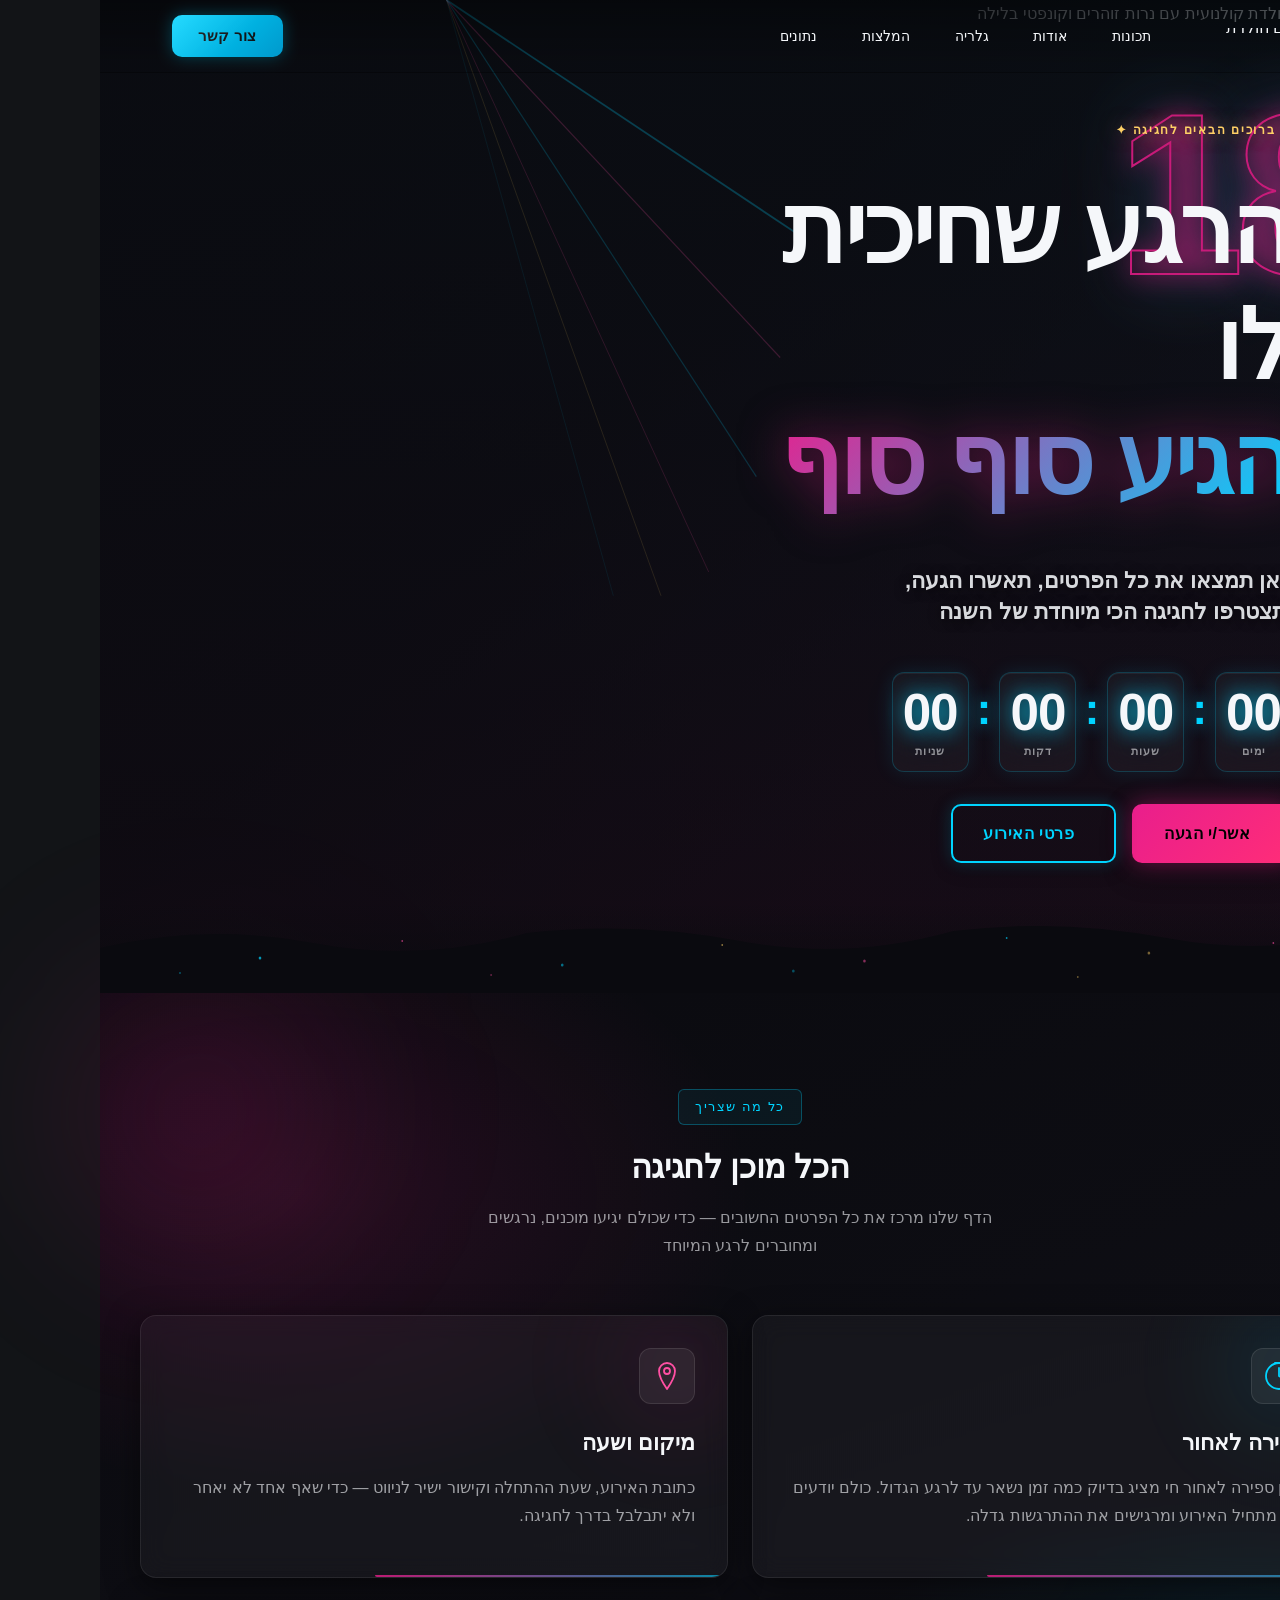
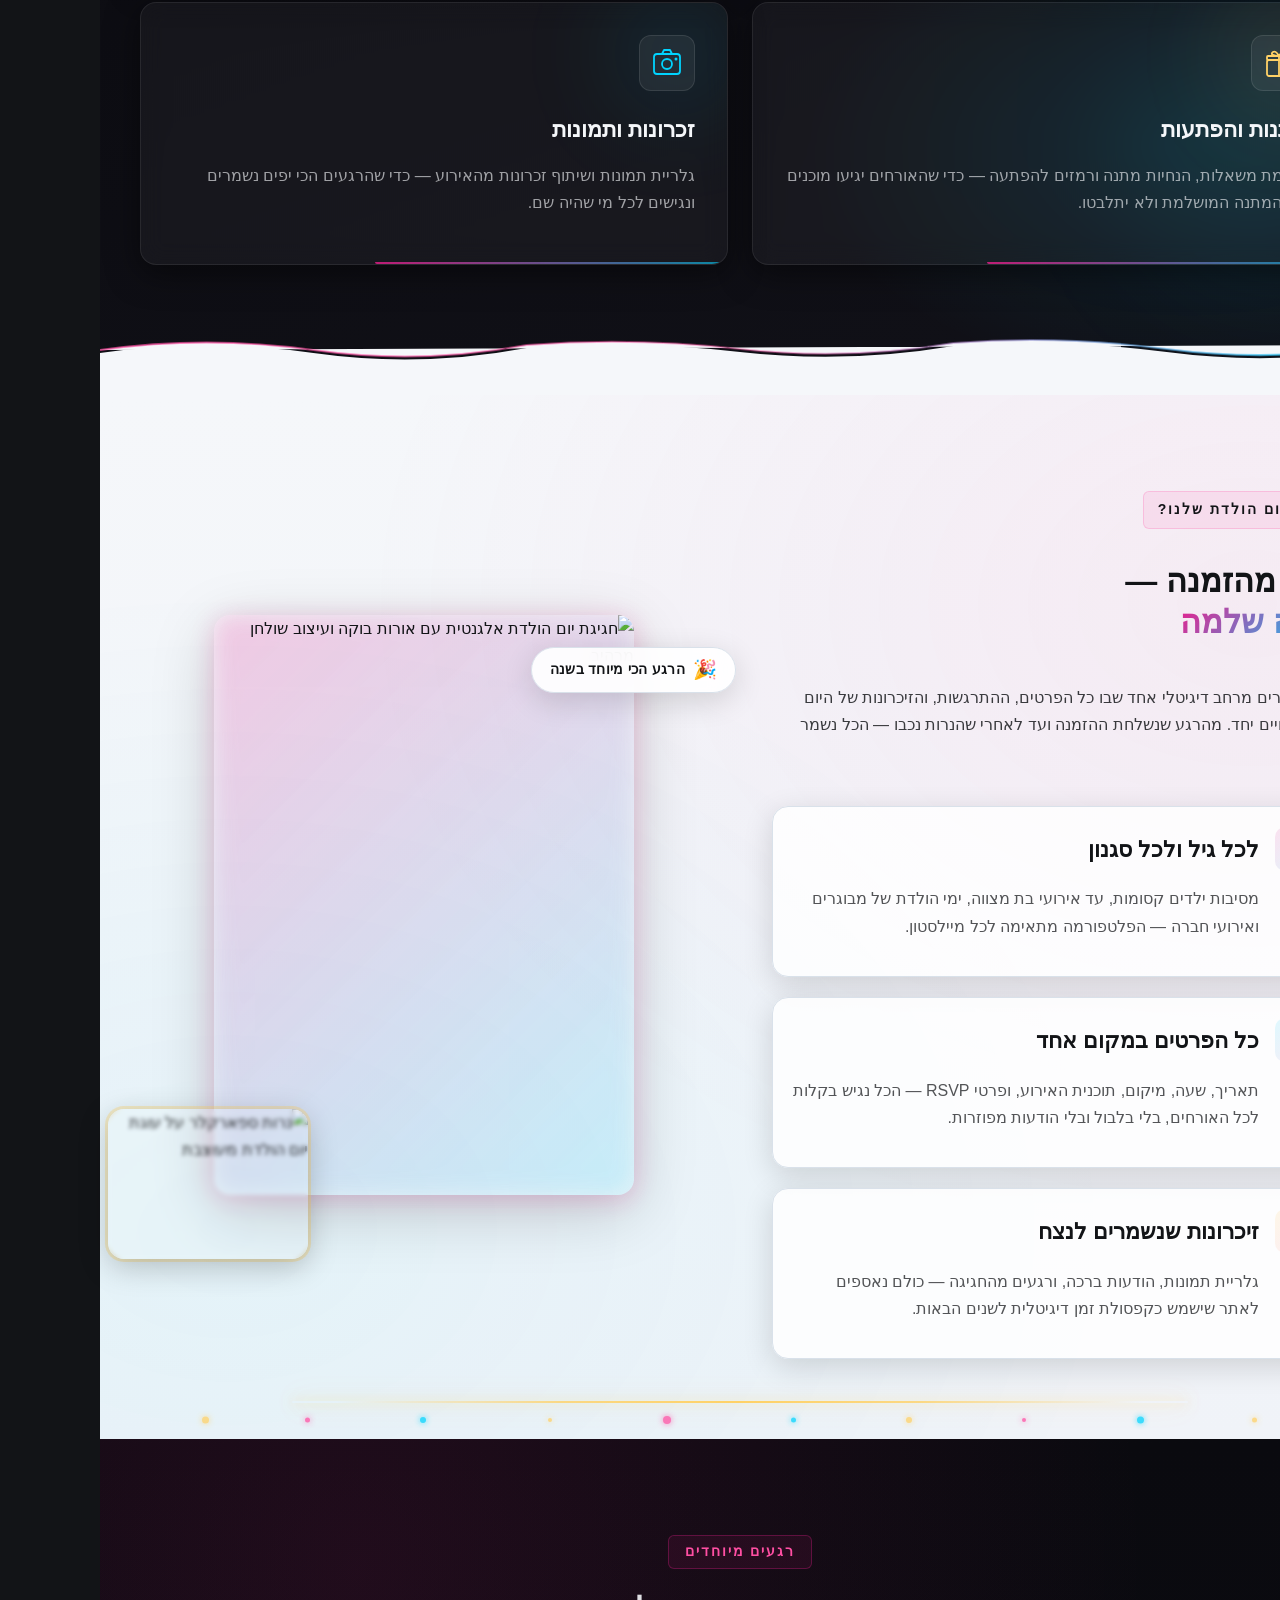
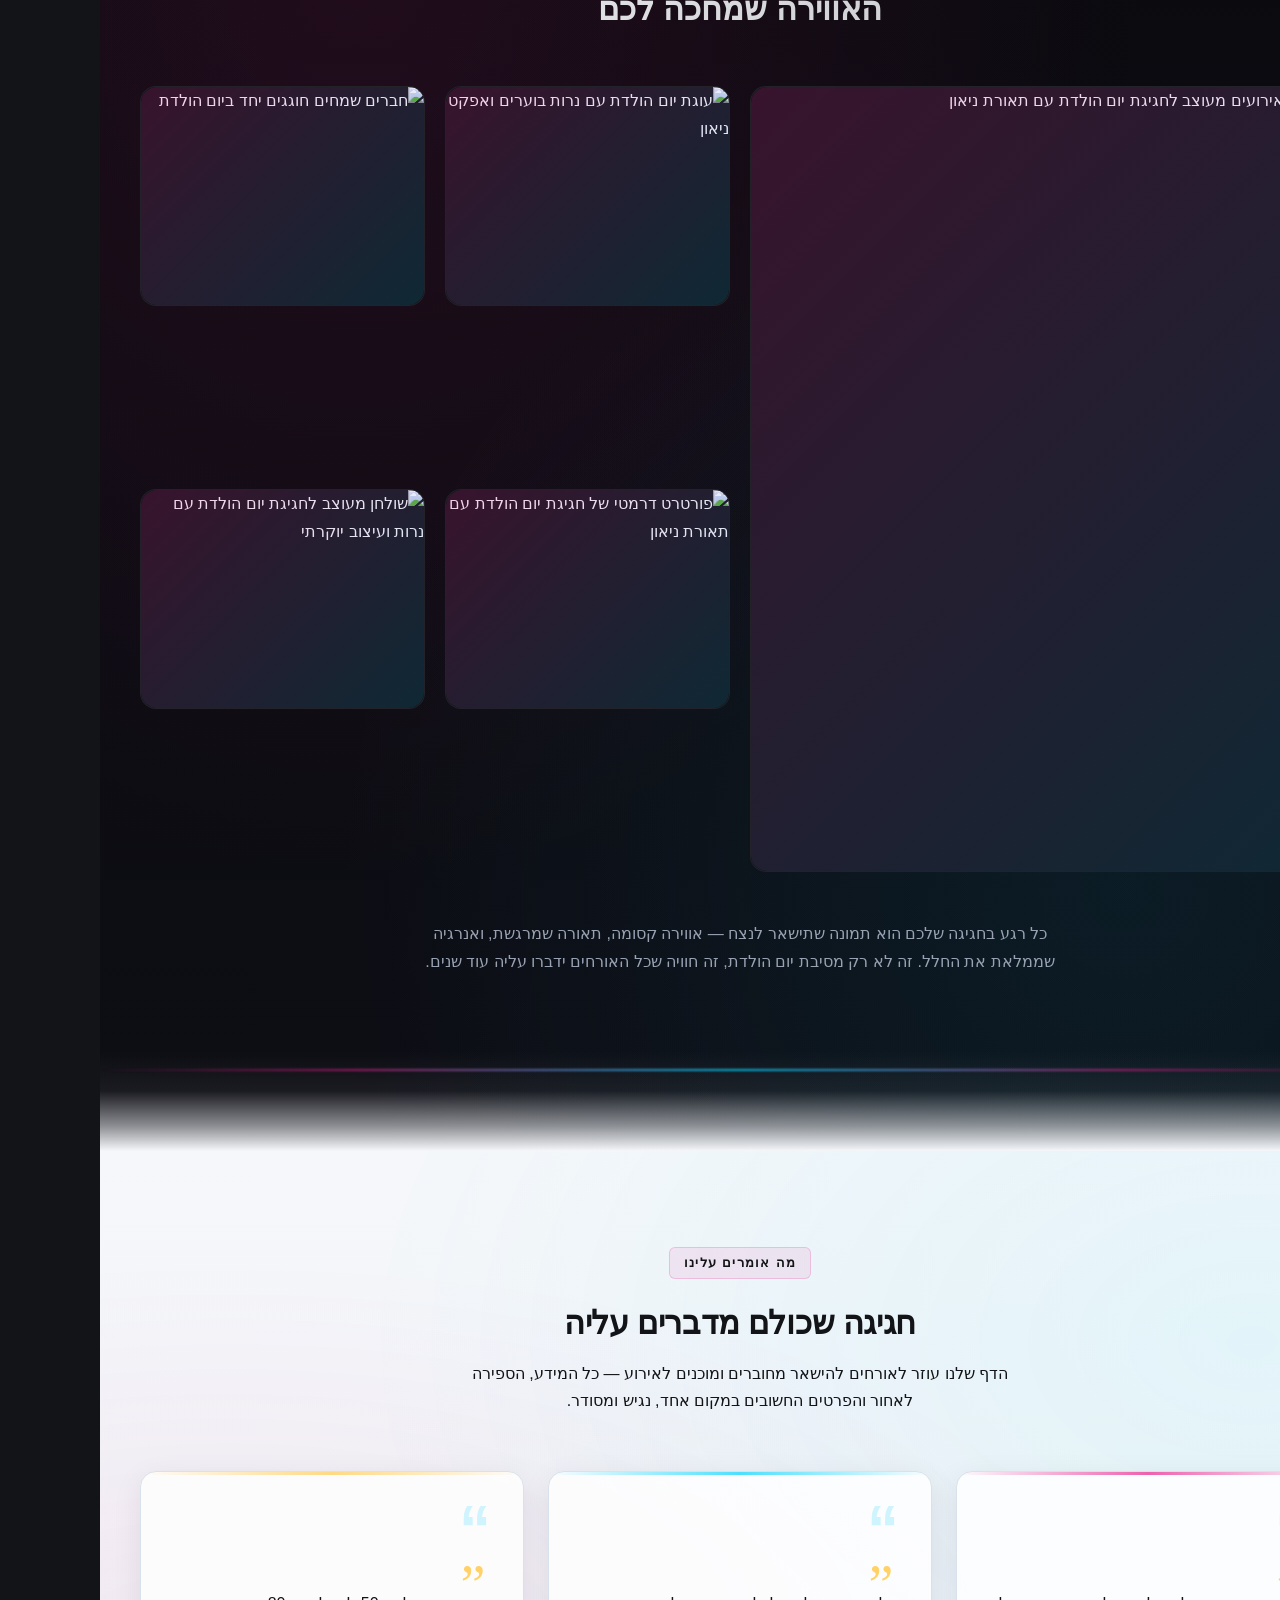
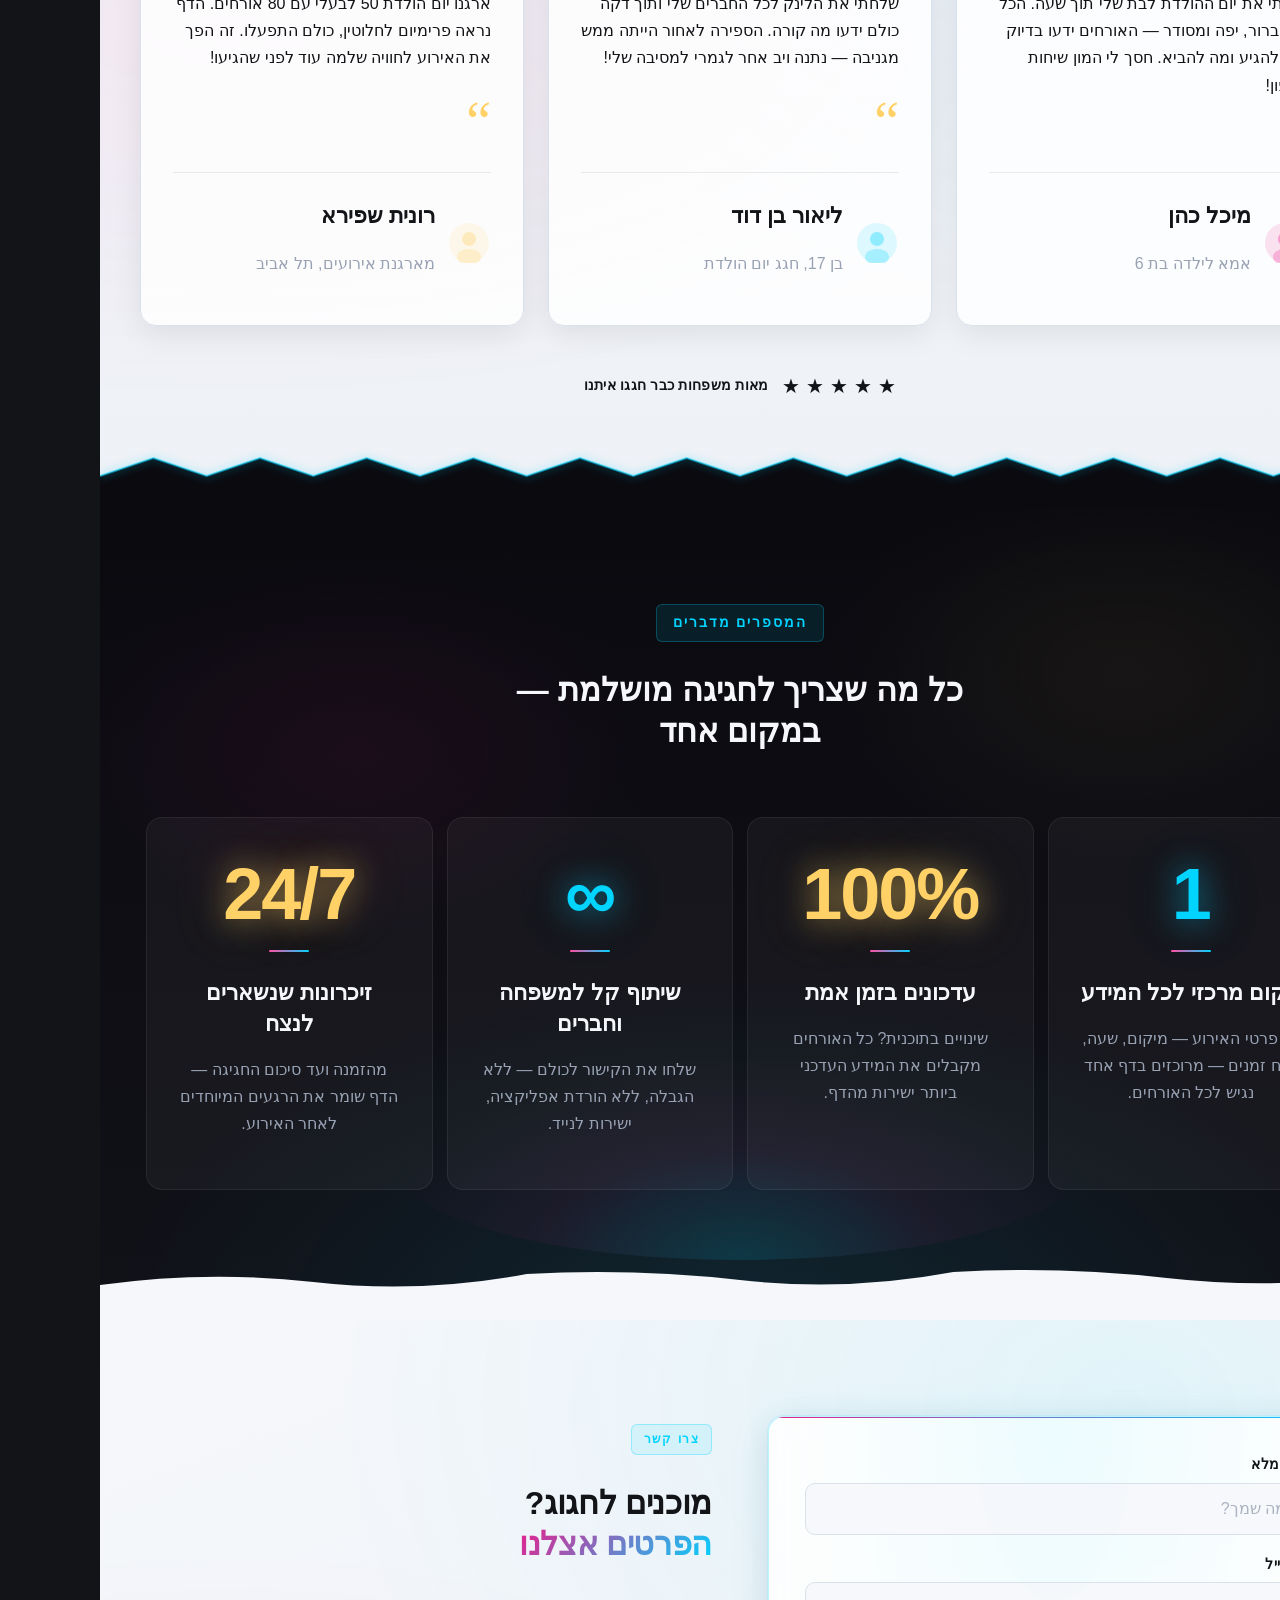
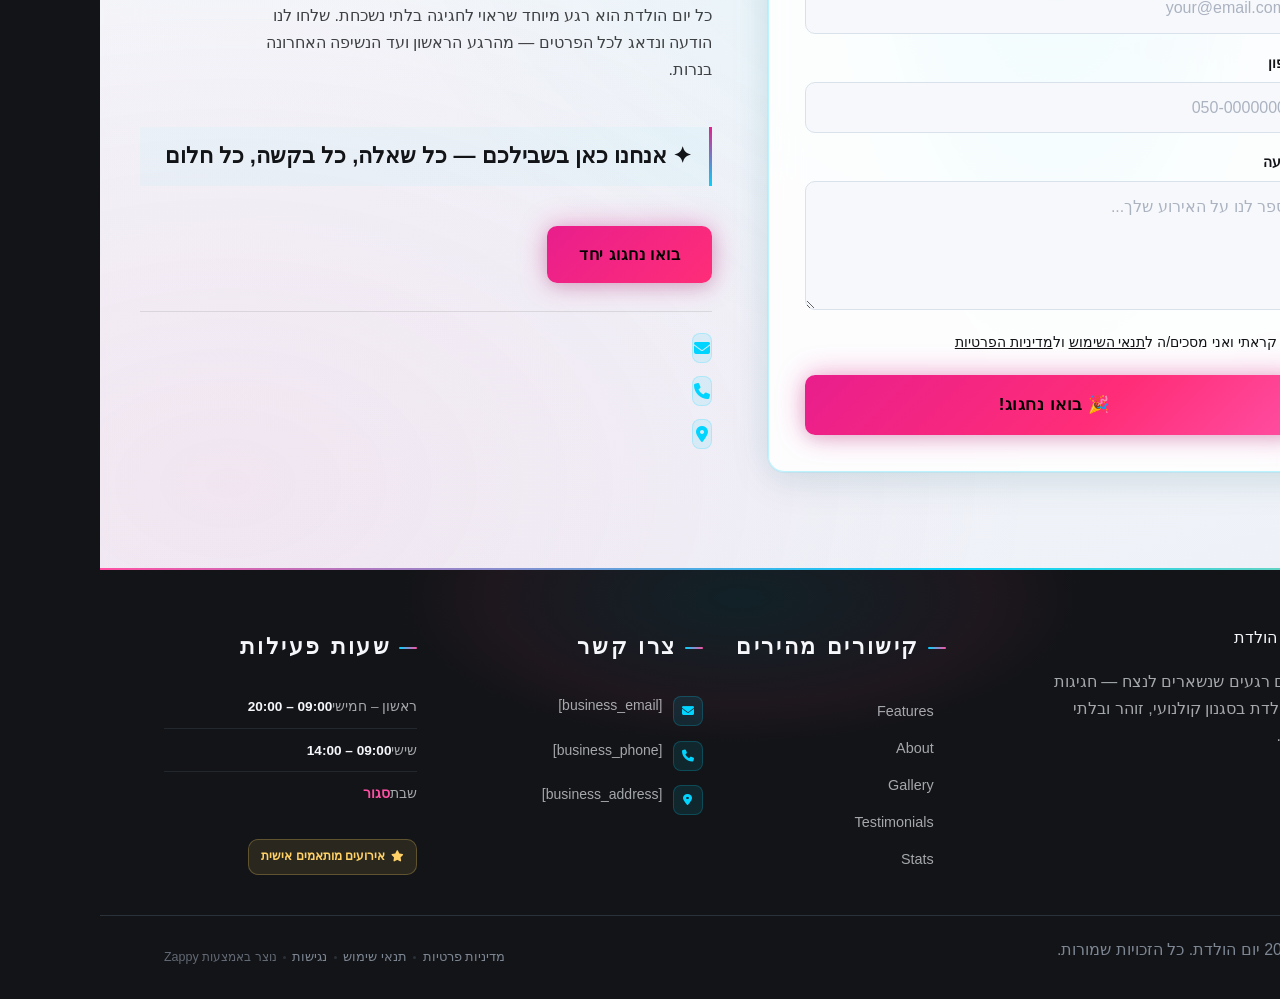
==== public/index.html @ 8c7ffbf9 "Initial website commit" ====
<!doctype html><html dir="rtl" lang="he"><head><meta charset="UTF-8"><meta content="width=device-width,initial-scale=1" name="viewport"><meta content="index, follow" name="robots"><title>birthday party event space — יום הולדת</title><meta content="A birthday celebration website intended to mark a special personal milestone. The site likely serves as a digital invitation, event hub, or memory showcase for " name="description"><meta content="birthday party event space, event space for birthday party, birthday party events, יום הולדת" name="keywords"><link href="/assets/favicon.ico" rel="icon" type="image/x-icon"><link href="/assets/favicon-16x16.png" rel="icon" type="image/png" sizes="16x16"><link href="/assets/favicon-32x32.png" rel="icon" type="image/png" sizes="32x32"><link href="/assets/favicon-48x48.png" rel="icon" type="image/png" sizes="48x48"><link href="/assets/favicon-192x192.png" rel="icon" type="image/png" sizes="192x192"><link href="/assets/favicon-512x512.png" rel="icon" type="image/png" sizes="512x512"><link href="/assets/apple-touch-icon.png" rel="apple-touch-icon"><script>!function(){"use strict";var t="c94938c0-49ba-4392-ab07-50aca0748e2d",e="https://api.zappy5.com/api/analytics/track",a=18e5,n=2592e6,o=!0,i=!0,r=!0;var s=function(){var e="zappy_visitor_"+t,a=null;try{if(a=localStorage.getItem(e)){var o=JSON.parse(a),i=Date.now();if(i-o.created<n)return o.lastSeen=i,localStorage.setItem(e,JSON.stringify(o)),o.id}}catch(t){console.warn("Zappy Analytics: LocalStorage not available")}var r="zv_"+Date.now()+"_"+Math.random().toString(36).substr(2,9);try{localStorage.setItem(e,JSON.stringify({id:r,created:Date.now(),lastSeen:Date.now()}))}catch(t){}return r}(),c=function(){var e="zappy_session_"+t,n=null;try{if(n=sessionStorage.getItem(e)){var o=JSON.parse(n),i=Date.now();if(i-o.timestamp<a)return o.timestamp=i,sessionStorage.setItem(e,JSON.stringify(o)),o.id}}catch(t){console.warn("Zappy Analytics: SessionStorage not available")}var r="zs_"+Date.now()+"_"+Math.random().toString(36).substr(2,9);try{sessionStorage.setItem(e,JSON.stringify({id:r,timestamp:Date.now()}))}catch(t){}return r}();function l(a,n){n=n||{};var o={website_id:t,event_type:a,page_path:window.location.pathname,referrer:document.referrer||"direct",visitor_id:s,session_id:c,metadata:n};if(navigator.sendBeacon){var i=new Blob([JSON.stringify(o)],{type:"application/json"});navigator.sendBeacon(e,i)}else fetch(e,{method:"POST",headers:{"Content-Type":"application/json"},body:JSON.stringify(o),keepalive:!0}).catch(function(t){console.warn("Zappy Analytics: Failed to track event",t)})}o&&l("pageview",{title:document.title,url:window.location.href}),i&&document.addEventListener("click",function(t){var e=t.target;if("BUTTON"===e.tagName||e.closest("button")){var a="BUTTON"===e.tagName?e:e.closest("button");l("click",{element:"button",text:a.textContent.trim().substring(0,100),id:a.id||null,class:a.className||null})}else if("A"===e.tagName||e.closest("a")){var n="A"===e.tagName?e:e.closest("a");l("navigation",{element:"link",text:n.textContent.trim().substring(0,100),href:n.href,external:n.hostname!==window.location.hostname})}},!0),r&&document.addEventListener("submit",function(t){var e=t.target;l("form_submit",{form_id:e.id||null,form_name:e.name||null,form_action:e.action||null,form_method:e.method||"GET"})},!0);var d=Date.now();window.addEventListener("beforeunload",function(){l("page_unload",{time_on_page:Math.floor((Date.now()-d)/1e3),page_path:window.location.pathname})}),window.zappyAnalytics={track:l,getVisitorId:function(){return s},getSessionId:function(){return c}}}()</script><meta content="birthday party event space — יום הולדת" property="og:title"><meta content="A birthday celebration website intended to mark a special personal milestone. The site likely serves as a digital invitation, event hub, or memory showcase for " property="og:description"><meta content="summary_large_image" name="twitter:card"><meta content="birthday party event space — יום הולדת" name="twitter:title"><meta content="A birthday celebration website intended to mark a special personal milestone. The site likely serves as a digital invitation, event hub, or memory showcase for " name="twitter:description"><meta content="website" property="og:type"><meta content="he_IL" property="og:locale"><link href="https://cdnjs.cloudflare.com/ajax/libs/font-awesome/6.4.0/css/all.min.css" rel="stylesheet"><style>.skip-link{position:absolute;top:0;left:0;transform:translateY(-200%);padding:12px 18px;background:var(--bg-dark,#1a1a1a);color:var(--text-light,#fff);font-weight:600;border-radius:0 0 8px 0;z-index:10000}.skip-link:focus{transform:none;outline:2px solid var(--ring,#fff);outline-offset:2px}:focus-visible{outline:2px solid var(--ring,currentColor);outline-offset:3px}</style><link href="/assets/favicon.ico" rel="icon" type="image/x-icon"><link href="/assets/favicon-16x16.png" rel="icon" type="image/png" sizes="16x16"><link href="/assets/favicon-32x32.png" rel="icon" type="image/png" sizes="32x32"><link href="/assets/favicon-48x48.png" rel="icon" type="image/png" sizes="48x48"><link href="/assets/favicon-192x192.png" rel="icon" type="image/png" sizes="192x192"><link href="/assets/favicon-512x512.png" rel="icon" type="image/png" sizes="512x512"><link href="/assets/apple-touch-icon.png" rel="apple-touch-icon"><link href="https://cdn.jsdelivr.net/npm/vanilla-cookieconsent@3/dist/cookieconsent.css" rel="stylesheet"><script src="https://cdn.jsdelivr.net/npm/vanilla-cookieconsent@3/dist/cookieconsent.umd.js"></script><script src="https://cdn.jsdelivr.net/gh/mickidum/acc_toolbar/acctoolbar/acctoolbar.min.js"></script><link href="/styles.css" rel="stylesheet"><style id="zappy-dropdown-submenu-styles">#navMenu li:has(.sub-menu),.nav-menu li:has(.sub-menu),.navbar li:has(.sub-menu),nav li:has(.sub-menu){position:relative}#navMenu .sub-menu,.nav-menu .sub-menu,.navbar .sub-menu,nav .sub-menu{display:block!important;position:absolute!important;top:100%;left:0;min-width:220px;background:#fff;border-radius:8px;box-shadow:0 8px 25px rgba(0,0,0,.15);padding:8px 0;opacity:0;visibility:hidden;transform:translateY(10px);transition:all .3s ease;z-index:1000;list-style:none;pointer-events:none}#navMenu li:hover>.sub-menu,.nav-menu li:hover>.sub-menu,.navbar li:hover>.sub-menu,nav li:hover>.sub-menu{opacity:1!important;visibility:visible!important;transform:translateY(0)!important;pointer-events:auto!important}.sub-menu li{list-style:none;margin:0;padding:0}.sub-menu a{display:block!important;padding:10px 16px!important;color:var(--text-dark,#333)!important;font-weight:500;text-decoration:none;white-space:nowrap;transition:background-color .2s}.sub-menu .zappy-nav-child>a{padding-left:28px!important;font-size:.9em!important;opacity:.85!important}[dir=rtl] .sub-menu .zappy-nav-child>a,html[lang=ar] .sub-menu .zappy-nav-child>a,html[lang=he] .sub-menu .zappy-nav-child>a{padding-left:10px!important;padding-right:28px!important}.sub-menu .zappy-nav-parent>a{font-weight:600!important}.sub-menu a:hover{background-color:#f5f5f5}[dir=rtl] .nav-menu .sub-menu,[dir=rtl] .navbar .sub-menu,[dir=rtl] nav .sub-menu,html[lang=ar] .nav-menu .sub-menu,html[lang=ar] .navbar .sub-menu,html[lang=ar] nav .sub-menu,html[lang=he] .nav-menu .sub-menu,html[lang=he] .navbar .sub-menu,html[lang=he] nav .sub-menu{left:auto!important;right:0!important}.sub-menu:empty,.sub-menu:not(:has(li)):not(:has(> a)),.sub-menu:not(:has(li:not(.zappy-hidden-menu-item))):not(:has(> a)){display:none!important;opacity:0!important;visibility:hidden!important;pointer-events:none!important}li:has(.menu-group-title):hover>.sub-menu{opacity:1!important;visibility:visible!important;transform:translateY(0)!important;pointer-events:auto!important}#navMenu>li>.menu-group-title,.nav-menu>li>.menu-group-title{display:inline-block;padding:.5rem 1rem;cursor:default;user-select:none}@media (max-width:768px){#navMenu .sub-menu,.nav-menu .sub-menu,.navbar .sub-menu,nav .sub-menu{position:static!important;transform:none!important;box-shadow:none!important;background:0 0!important;max-height:0;overflow:hidden;opacity:0;visibility:hidden;transition:max-height .3s ease,opacity .3s ease;padding:0!important;border-radius:0!important}#navMenu .sub-menu.mobile-expanded,.nav-menu .sub-menu.mobile-expanded,.navbar .sub-menu.mobile-expanded{max-height:none!important;overflow-y:visible!important;opacity:1!important;visibility:visible!important;padding:8px 0 8px 16px!important}[dir=rtl] .sub-menu.mobile-expanded,html[lang=he] .sub-menu.mobile-expanded{padding:8px 16px 8px 0!important}#navMenu li:hover>.sub-menu,.nav-menu li:hover>.sub-menu,.navbar li:hover>.sub-menu,nav li:hover>.sub-menu{opacity:0;visibility:hidden;pointer-events:none}#navMenu li>.sub-menu.mobile-expanded,.nav-menu li>.sub-menu.mobile-expanded,.navbar li>.sub-menu.mobile-expanded,nav li>.sub-menu.mobile-expanded{opacity:1!important;visibility:visible!important;pointer-events:auto!important}#navMenu li:has(.sub-menu),.nav-menu li:has(.sub-menu),.navbar li:has(.sub-menu),nav li:has(.sub-menu){display:flex!important;flex-wrap:wrap!important;align-items:center!important;position:relative!important;min-height:44px!important}#navMenu li:has(.sub-menu)>a,.nav-menu li:has(.sub-menu)>a,.navbar li:has(.sub-menu)>a,nav li:has(.sub-menu)>a{flex:1!important;min-width:0!important}#navMenu li:has(.sub-menu)>.menu-group-title,.nav-menu li:has(.sub-menu)>.menu-group-title,.navbar li:has(.sub-menu)>.menu-group-title,nav li:has(.sub-menu)>.menu-group-title{flex:1!important;min-width:0!important;padding:0!important;line-height:inherit!important}#navMenu li:has(.sub-menu)>.sub-menu,.nav-menu li:has(.sub-menu)>.sub-menu,.navbar li:has(.sub-menu)>.sub-menu,nav li:has(.sub-menu)>.sub-menu{flex-basis:100%!important;width:100%!important}#navMenu li:has(.sub-menu)>a [class*=arrow],#navMenu li:has(.sub-menu)>a [class*=chevron],.nav-menu li:has(.sub-menu)>a .fa-angle-down,.nav-menu li:has(.sub-menu)>a .fa-chevron-down,.nav-menu li:has(.sub-menu)>a [class*=arrow],.nav-menu li:has(.sub-menu)>a [class*=chevron],nav li:has(.sub-menu)>a [class*=arrow],nav li:has(.sub-menu)>a [class*=chevron]{display:none!important;visibility:hidden!important}.mobile-submenu-toggle{display:flex!important;align-items:center!important;justify-content:center!important;width:44px!important;height:auto!important;background:0 0!important;border:none!important;cursor:pointer!important;color:var(--text-light)!important;position:static!important;flex-shrink:0!important;align-self:stretch!important;z-index:2!important;padding:0!important;margin:0!important}.mobile-submenu-toggle::after{content:''!important;width:0!important;height:0!important;border-left:6px solid transparent!important;border-right:6px solid transparent!important;border-top:7px solid currentColor!important;transition:transform .3s ease!important}.mobile-submenu-toggle.expanded::after{transform:rotate(180deg)!important}.sub-menu a{padding:10px 0!important;display:block!important;color:var(--text-light)!important;white-space:normal!important}.sub-menu .zappy-nav-child>a{padding-left:28px!important;font-size:.9em!important;opacity:.85!important}[dir=rtl] .sub-menu .zappy-nav-child>a,html[lang=ar] .sub-menu .zappy-nav-child>a,html[lang=he] .sub-menu .zappy-nav-child>a{padding-left:0!important;padding-right:28px!important}.sub-menu .zappy-nav-parent>a{font-weight:600!important}#navMenu.active,.nav-menu.active{max-width:100vw!important;overflow-x:hidden!important;box-sizing:border-box!important}.navbar .sub-menu li a,.zappy-products-dropdown .sub-menu a,nav.navbar .sub-menu li a{color:var(--text-light)!important}}@media (min-width:769px){.mobile-submenu-toggle{display:none!important}}</style><style id="zappy-widget-visibility">html[dir=rtl] .whatsapp-float{right:20px!important;left:auto!important}html:not([dir]) .whatsapp-float,html[dir=ltr] .whatsapp-float{left:20px!important;right:auto!important}html[dir=rtl] #mic-access-tool-general-button,html[dir=rtl] #mic-init-access-tool #mic-access-tool-general-button,html[dir=rtl] #mic-init-access-tool .mic-access-tool-general-button,html[dir=rtl] ._access-icon,html[dir=rtl] .mic-access-tool-general-button{left:20px!important;right:auto!important}html:not([dir]) #mic-access-tool-general-button,html:not([dir]) #mic-init-access-tool #mic-access-tool-general-button,html:not([dir]) #mic-init-access-tool .mic-access-tool-general-button,html:not([dir]) ._access-icon,html:not([dir]) .mic-access-tool-general-button,html[dir=ltr] #mic-access-tool-general-button,html[dir=ltr] #mic-init-access-tool #mic-access-tool-general-button,html[dir=ltr] #mic-init-access-tool .mic-access-tool-general-button,html[dir=ltr] ._access-icon,html[dir=ltr] .mic-access-tool-general-button{right:20px!important;left:auto!important}@media (max-width:768px){.whatsapp-float{display:flex!important}}@media (min-width:769px){.whatsapp-float{display:flex!important}}@media (max-width:768px){#mic-access-tool-general-button,#mic-init-access-tool #mic-access-tool-general-button,#mic-init-access-tool .mic-access-tool-general-button,._access-icon,.mic-access-tool-general-button{display:flex!important;visibility:visible!important;opacity:1!important;pointer-events:auto!important}#mic-access-tool-box.opened-mic-access-tool,#mic-init-access-tool #mic-access-tool-box.opened-mic-access-tool,.mic-access-tool-box.opened-mic-access-tool{visibility:visible!important;opacity:1!important;pointer-events:auto!important}}@media (min-width:769px){#mic-access-tool-general-button,#mic-init-access-tool #mic-access-tool-general-button,#mic-init-access-tool .mic-access-tool-general-button,._access-icon,.mic-access-tool-general-button{display:flex!important;visibility:visible!important;opacity:1!important;pointer-events:auto!important}#mic-access-tool-box.opened-mic-access-tool,#mic-init-access-tool #mic-access-tool-box.opened-mic-access-tool,.mic-access-tool-box.opened-mic-access-tool{visibility:visible!important;opacity:1!important;pointer-events:auto!important}}</style></head><body><a href="#main" class="skip-link">דלג לתוכן הראשי</a><nav class="navbar" dir="rtl"><button class="mobile-toggle" aria-label="Menu" id="mobileToggle"><svg viewBox="0 0 24 24" fill="none" height="24" width="24" class="hamburger-icon"><path d="M3 12h18M3 6h18M3 18h18" stroke="currentColor" stroke-width="2" stroke-linecap="round"></path></svg> <svg viewBox="0 0 24 24" fill="none" height="24" width="24" class="close-icon" style="display:none"><path d="M18 6L6 18M6 6l12 12" stroke="currentColor" stroke-width="2" stroke-linecap="round"></path></svg></button> <button class="phone-header-btn" aria-label="Call" data-phone="[business_phone]"><svg viewBox="0 0 24 24" fill="currentColor" height="20" width="20"><path d="M22 16.92v3a2 2 0 0 1-2.18 2 19.79 19.79 0 0 1-8.63-3.07 19.5 19.5 0 0 1-6-6 19.79 19.79 0 0 1-3.07-8.67A2 2 0 0 1 4.11 2h3a2 2 0 0 1 2 1.72 12.84 12.84 0 0 0 .7 2.81 2 2 0 0 1-.45 2.11L8.09 9.91a16 16 0 0 0 6 6l1.27-1.27a2 2 0 0 1 2.11-.45 12.84 12.84 0 0 0 2.81.7A2 2 0 0 1 22 16.92z"></path></svg></button><div class="nav-container"><div class="nav-right-group"><div class="nav-brand"><a href="/" class="logo-link"><img alt="יום הולדת" src="/assets/site-----image-1.webp" class="logo"></a></div><ul class="nav-menu" id="navMenu"><li><a href="#features">תכונות</a></li><li><a href="#about">אודות</a></li><li><a href="#gallery">גלריה</a></li><li><a href="#testimonials">המלצות</a></li><li><a href="#stats">נתונים</a></li></ul></div><div class="nav-cta-container"><a href="#contact" class="nav-cta-btn">צור קשר</a></div></div></nav><script>window.addEventListener("load",function(){const e=document.querySelector(".navbar, nav, header");if(!e)return void console.log("[Navbar] Navbar element not found");let t=document.getElementById("mobileToggle")||document.querySelector(".mobile-toggle")||document.querySelector(".hamburger")||document.querySelector(".hamburger-menu")||document.querySelector(".menu-toggle")||document.querySelector(".burger-menu")||document.querySelector('[aria-label="Menu"]')||document.querySelector('[aria-label="תפריט"]');const n=document.querySelector(".phone-header-btn"),o=window.getComputedStyle(e);let r=o.backgroundColor;if(console.log("[Navbar] Initial navbar background:",r),"transparent"===r||"rgba(0, 0, 0, 0)"===r||r.startsWith("rgba")&&r.includes(", 0)")){const e=o.backgroundImage;if(e&&"none"!==e)console.log("[Navbar] Navbar has background image/gradient, using dark text"),r="rgb(240, 240, 240)";else{const e=window.getComputedStyle(document.body).backgroundColor;console.log("[Navbar] Navbar transparent, using body background:",e),r=e}}const a=r.match(/\d+/g);if(a&&a.length>=3){const e=(.299*parseInt(a[0])+.587*parseInt(a[1])+.114*parseInt(a[2]))/255;console.log("[Navbar] Mobile button colors preserved from Claude CSS (luminance:",e.toFixed(2)+")");const o=document.createElement("style");o.id="zappy-mobile-nav-fix";document.documentElement.lang;document.documentElement.dir,o.textContent='\n        /* Hide mobile buttons on desktop, show only on mobile */\n        @media (min-width: 769px) {\n          .mobile-toggle,\n          .phone-header-btn {\n            display: none !important;\n          }\n        }\n        \n        /* Show and position mobile buttons correctly on mobile */\n        @media (max-width: 768px) {\n          .navbar,\n          nav.navbar {\n            min-height: 70px !important;\n          }\n\n          .mobile-toggle,\n          .phone-header-btn {\n            position: absolute !important;\n            top: 0 !important;\n            bottom: 0 !important;\n            margin-top: auto !important;\n            margin-bottom: auto !important;\n            transform: none !important;\n            z-index: 1001 !important;\n            display: flex !important;\n            align-items: center !important;\n            justify-content: center !important;\n            width: 36px !important;\n            height: 36px !important;\n            border-radius: 50% !important;\n            border: none !important;\n            cursor: pointer !important;\n            padding: 6px !important;\n            background: none !important;\n            color: var(--nav-text, var(--text-light)) !important;\n            touch-action: manipulation !important;\n            -webkit-tap-highlight-color: transparent !important;\n          }\n\n          html[data-zappy-site-type="ecommerce"] .phone-header-btn,\n          body[data-zappy-site-type="ecommerce"] .phone-header-btn,\n          html[data-zappy-site-type="ecommerce"] header .phone-header-btn,\n          html[data-zappy-site-type="ecommerce"] nav .phone-header-btn {\n            display: none !important;\n            visibility: hidden !important;\n            width: 0 !important;\n            height: 0 !important;\n            min-width: 0 !important;\n            overflow: hidden !important;\n          }\n          \n          /* LTR positioning (default): hamburger LEFT, phone RIGHT */\n          html:not([dir="rtl"]):not([lang="he"]):not([lang="ar"]) .mobile-toggle,\n          html[dir="ltr"] .mobile-toggle {\n            left: 12px !important;\n            right: auto !important;\n          }\n          html:not([dir="rtl"]):not([lang="he"]):not([lang="ar"]) .phone-header-btn,\n          html[dir="ltr"] .phone-header-btn {\n            right: 12px !important;\n            left: auto !important;\n          }\n          \n          /* RTL positioning: hamburger RIGHT, phone LEFT */\n          html[dir="rtl"] .mobile-toggle,\n          html[lang="he"] .mobile-toggle,\n          html[lang="ar"] .mobile-toggle {\n            right: 12px !important;\n            left: auto !important;\n          }\n          html[dir="rtl"] .phone-header-btn,\n          html[lang="he"] .phone-header-btn,\n          html[lang="ar"] .phone-header-btn {\n            left: 12px !important;\n            right: auto !important;\n          }\n          \n          /* CRITICAL: Ensure nav-container has min-height on mobile */\n          /* All children are positioned absolutely/fixed on mobile, so height:auto collapses to 0 */\n          .nav-container {\n            min-height: 70px !important;\n            position: relative !important;\n          }\n          \n          /* Ensure SVG icons are properly sized and inherit color */\n          .mobile-toggle svg,\n          .phone-header-btn svg {\n            width: 24px !important;\n            height: 24px !important;\n            /* Don\'t force display - let JavaScript control hamburger/close toggle */\n          }\n          \n          /* Reset nav-cta-container on mobile - remove desktop box-shadow/padding */\n          /* that creates a visible ghost box when CTA button is hidden */\n          .nav-cta-container {\n            box-shadow: none !important;\n            padding: 0 !important;\n          }\n          \n          /* Hide nav-cta-container entirely on mobile when there\'s no lang-switcher */\n          /* (only the CTA button is inside, and it\'s hidden on mobile) */\n          .nav-cta-container:not(:has(.lang-switcher)) {\n            display: none !important;\n          }\n          \n          /* CRITICAL: Prevent hero image fade gradient from bleeding over headline text */\n          /* The .image-fade-gradient has bottom: -30px (extends below parent) */\n          /* On mobile stacked layout, this overlaps the h1 text below the image */\n          .hero-image-column {\n            overflow: hidden !important;\n          }\n          .image-fade-gradient {\n            bottom: 0 !important;\n          }\n          \n          /* Hide desktop language switcher on mobile - hamburger menu handles it */\n          /* High specificity to override stored CSS */\n          .lang-switcher,\n          .nav-cta-container .lang-switcher,\n          .nav-container .lang-switcher,\n          .navbar .lang-switcher,\n          .navbar .nav-cta-container .lang-switcher {\n            display: none !important;\n          }\n        }\n      ';const r=document.getElementById("zappy-mobile-nav-fix");r&&r.remove(),document.head.appendChild(o),console.log("[Navbar] Critical CSS injected for mobile nav positioning");const i=window.innerWidth<=768;if(t){const e=t.querySelector(".hamburger-icon"),n=t.querySelector(".close-icon");e&&(e.style.setProperty("width","24px","important"),e.style.setProperty("height","24px","important"),e.style.setProperty("display","block","important")),n&&(n.style.setProperty("width","24px","important"),n.style.setProperty("height","24px","important"),n.style.setProperty("display","none","important")),i?(t.style.setProperty("position","absolute","important"),t.style.setProperty("top","0","important"),t.style.setProperty("bottom","0","important"),t.style.setProperty("margin-top","auto","important"),t.style.setProperty("margin-bottom","auto","important"),t.style.setProperty("transform","none","important"),t.style.setProperty("z-index","1001","important"),t.style.removeProperty("left"),t.style.removeProperty("right"),console.log("[Navbar] Mobile toggle positioning applied (mobile viewport)")):(t.style.removeProperty("position"),t.style.removeProperty("top"),t.style.removeProperty("transform"),t.style.removeProperty("z-index"),t.style.removeProperty("left"),t.style.removeProperty("right"),console.log("[Navbar] Desktop viewport - cleared mobile toggle inline positioning"))}if(n){const e=n.querySelector("svg");e&&(e.style.width="24px",e.style.height="24px",e.setAttribute("width","24"),e.setAttribute("height","24")),i?(n.style.setProperty("position","absolute","important"),n.style.setProperty("top","0","important"),n.style.setProperty("bottom","0","important"),n.style.setProperty("margin-top","auto","important"),n.style.setProperty("margin-bottom","auto","important"),n.style.setProperty("transform","none","important"),n.style.setProperty("z-index","1001","important"),n.style.removeProperty("left"),n.style.removeProperty("right"),console.log("[Navbar] Phone button positioning applied (mobile viewport)")):(n.style.removeProperty("position"),n.style.removeProperty("top"),n.style.removeProperty("transform"),n.style.removeProperty("z-index"),n.style.removeProperty("left"),n.style.removeProperty("right"),console.log("[Navbar] Desktop viewport - cleared phone button inline positioning"))}}else console.log("[Navbar] Could not parse background color:",r);t=document.getElementById("mobileToggle")||document.querySelector(".mobile-toggle")||document.querySelector(".hamburger")||document.querySelector(".hamburger-menu")||document.querySelector(".menu-toggle")||document.querySelector(".burger-menu")||document.querySelector('[aria-label="Menu"]')||document.querySelector('[aria-label="תפריט"]');const i=document.getElementById("navMenu")||document.querySelector(".nav-menu")||document.querySelector(".nav-links")||document.querySelector("nav ul:not(.submenu)");if(!t||!i)return void console.log("[Navbar] Mobile toggle or menu not found:",{toggle:!!t,menu:!!i});i.id||(i.id="navMenu"),console.log("[Navbar] Initializing mobile menu...");const l=t.cloneNode(!0);t.parentNode.replaceChild(l,t);var s=0;function p(e){var t=Date.now();t-s<300||(s=t,function(e){e.preventDefault(),e.stopPropagation();const t=l.querySelector(".hamburger-icon"),n=l.querySelector(".close-icon");i.classList.contains("active")?(i.classList.remove("active"),t&&t.style.setProperty("display","block","important"),n&&n.style.setProperty("display","none","important"),document.body.style.overflow="",console.log("[Navbar] Menu closed")):(i.classList.add("active"),t&&t.style.setProperty("display","none","important"),n&&n.style.setProperty("display","block","important"),document.body.style.overflow="hidden",console.log("[Navbar] Menu opened"))}(e))}l.addEventListener("click",p),l.addEventListener("touchend",p),i.querySelectorAll("a").forEach(function(e){e.addEventListener("click",function(){if("#"===this.getAttribute("href"))return;const e=l.querySelector(".hamburger-icon"),t=l.querySelector(".close-icon");i.classList.remove("active"),e&&e.style.setProperty("display","block","important"),t&&t.style.setProperty("display","none","important"),document.body.style.overflow="",console.log("[Navbar] Menu closed (link clicked)")})});var m=i.querySelectorAll(".dropdown-toggle");m.forEach(function(e){e.addEventListener("click",function(e){e.preventDefault(),e.stopPropagation();var t=this.closest(".nav-dropdown");t&&(t.parentNode.querySelectorAll(".nav-dropdown.open").forEach(function(e){e!==t&&e.classList.remove("open")}),t.classList.toggle("open"),console.log("[Navbar] Dropdown toggled:",t.classList.contains("open")?"open":"closed"))})}),document.addEventListener("click",function(e){e.target.closest(".nav-dropdown")||document.querySelectorAll(".nav-dropdown.open").forEach(function(e){e.classList.remove("open")})}),console.log("[Navbar] Dropdown handlers initialized for "+m.length+" dropdowns"),n&&n.addEventListener("click",function(){const e=document.querySelectorAll('a[href^="tel:"]'),t=e.length>0?e[0].getAttribute("href").replace("tel:",""):"[business_phone]";window.location.href="tel:"+t,console.log("[Navbar] Phone button clicked")}),console.log("[Navbar] Mobile menu initialized successfully")})</script><main id="main"><section class="index-hero-section" data-band-index="0" data-layout-spec="בית-hero" dir="rtl" data-hero-type="fullscreen-scrim"><div class="index-hero-bg"><img alt="מסיבת יום הולדת קולנועית עם נרות זוהרים וקונפטי בלילה" src="/assets/site-index-hero-image-1.webp" data-context="Cinematic birthday party scene at night: glowing birthday candles on a dark elegant cake, soft colorful confetti floating in the air, neon cyan and magenta bokeh lights in the background, premium party atmosphere, dark moody photography, electric glow effects, ultra-realistic, wide angle, high contrast lighting" data-placeholder="index-hero-image-1" height="700" loading="eager" width="1200" data-hero-bg="true" fetchpriority="high"></div><div class="index-hero-scrim" aria-hidden="true"></div><svg viewBox="0 0 600 500" aria-hidden="true" xmlns="http://www.w3.org/2000/svg" fill="none" class="index-hero-laser-beams" data-no-icon-edit="true" preserveAspectRatio="xMaxYMin slice"><line stroke="#00D4FF" stroke-width="1.5" x1="300" x2="600" y1="0" y2="200" opacity="0.25"></line><line stroke="#FF4FA3" stroke-width="1" x1="300" x2="580" y1="0" y2="300" opacity="0.2"></line><line stroke="#00D4FF" stroke-width="1" x1="300" x2="560" y1="0" y2="400" opacity="0.18"></line><line stroke="#FF4FA3" stroke-width="0.8" x1="300" x2="520" y1="0" y2="480" opacity="0.15"></line><line stroke="#FFD166" stroke-width="0.8" x1="300" x2="480" y1="0" y2="500" opacity="0.12"></line><line stroke="#00D4FF" stroke-width="0.6" x1="300" x2="440" y1="0" y2="500" opacity="0.1"></line></svg><div class="index-hero-neon-number" aria-hidden="true">18</div><div class="index-hero-container"><div class="index-hero-content"><span class="index-hero-eyebrow">✦ ברוכים הבאים לחגיגה ✦</span><h1 class="index-hero-h1">הרגע שחיכית לו<br><span class="index-hero-h1-accent">הגיע סוף סוף</span></h1><h3 class="index-hero-subtitle">כאן תמצאו את כל הפרטים, תאשרו הגעה,<br class="index-hero-br">ותצטרפו לחגיגה הכי מיוחדת של השנה</h3><div class="index-hero-countdown" aria-label="ספירה לאחור ליום ההולדת"><div class="index-hero-countdown-item"><span class="index-hero-countdown-num" id="hero-days">00</span> <span class="index-hero-countdown-label">ימים</span></div><div class="index-hero-countdown-sep" aria-hidden="true">:</div><div class="index-hero-countdown-item"><span class="index-hero-countdown-num" id="hero-hours">00</span> <span class="index-hero-countdown-label">שעות</span></div><div class="index-hero-countdown-sep" aria-hidden="true">:</div><div class="index-hero-countdown-item"><span class="index-hero-countdown-num" id="hero-mins">00</span> <span class="index-hero-countdown-label">דקות</span></div><div class="index-hero-countdown-sep" aria-hidden="true">:</div><div class="index-hero-countdown-item"><span class="index-hero-countdown-num" id="hero-secs">00</span> <span class="index-hero-countdown-label">שניות</span></div></div><div class="index-hero-ctas"><a href="#rsvp" class="index-hero-btn-primary"><i class="fa-solid fa-party-horn" aria-hidden="true"></i> אשר/י הגעה </a><a href="#details" class="index-hero-btn-secondary"><i class="fa-solid fa-calendar-star" aria-hidden="true"></i> פרטי האירוע</a></div></div></div><div class="index-hero-divider-wrapper"><svg viewBox="0 0 1440 90" aria-hidden="true" xmlns="http://www.w3.org/2000/svg" data-no-icon-edit="true" preserveAspectRatio="none"><defs><linearGradient id="heroFadeGrad" x1="0" x2="0" y1="0" y2="1"><stop offset="0%" stop-color="#0A0A0F" stop-opacity="0"></stop><stop offset="100%" stop-color="#0A0A0F" stop-opacity="1"></stop></linearGradient></defs><path d="M0,90 L0,45 Q120,20 240,40 T480,30 Q600,18 720,38 T960,28 Q1080,15 1200,35 T1440,25 L1440,90 Z" fill="#0A0A0F"></path><rect height="90" width="1440" x="0" y="0" fill="url(#heroFadeGrad)"></rect><circle cx="180" cy="55" r="1.5" fill="#00D4FF" opacity="0.7"></circle><circle cx="340" cy="38" r="1" fill="#FF4FA3" opacity="0.6"></circle><circle cx="520" cy="62" r="1.5" fill="#00D4FF" opacity="0.5"></circle><circle cx="700" cy="42" r="1" fill="#FFD166" opacity="0.55"></circle><circle cx="860" cy="58" r="1.5" fill="#FF4FA3" opacity="0.5"></circle><circle cx="1020" cy="35" r="1" fill="#00D4FF" opacity="0.65"></circle><circle cx="1180" cy="50" r="1.5" fill="#FFD166" opacity="0.45"></circle><circle cx="1320" cy="40" r="1" fill="#FF4FA3" opacity="0.6"></circle><circle cx="90" cy="70" r="1" fill="#00D4FF" opacity="0.4"></circle><circle cx="440" cy="72" r="1" fill="#FF4FA3" opacity="0.4"></circle><circle cx="780" cy="68" r="1.5" fill="#00D4FF" opacity="0.35"></circle><circle cx="1100" cy="74" r="1" fill="#FFD166" opacity="0.4"></circle></svg></div></section><section class="index-features-section" data-band-index="1" data-layout-spec="בית-features" dir="rtl"><div class="index-features-section__orb index-features-section__orb--magenta" aria-hidden="true"></div><div class="index-features-section__orb index-features-section__orb--cyan" aria-hidden="true"></div><div class="index-features-section__container"><div class="index-features-section__header"><span class="index-features-section__eyebrow">כל מה שצריך</span><h2 class="index-features-section__title">הכל מוכן לחגיגה</h2><p class="index-features-section__subtitle">הדף שלנו מרכז את כל הפרטים החשובים — כדי שכולם יגיעו מוכנים, נרגשים ומחוברים לרגע המיוחד</p></div><div class="index-features-section__grid"><article class="index-features-section__card"><div class="index-features-section__card-glow index-features-section__card-glow--cyan" aria-hidden="true"></div><div class="index-features-section__icon-wrap"><svg viewBox="0 0 32 32" aria-hidden="true" xmlns="http://www.w3.org/2000/svg" fill="none" height="32" width="32" data-element-type="icon" data-icon-type="svg" class="index-features-section__icon"><circle cx="16" cy="16" r="13" stroke="currentColor" stroke-width="1.8"></circle><polyline points="16,8 16,16 21,19" stroke="currentColor" stroke-width="1.8" stroke-linecap="round" stroke-linejoin="round"></polyline><line stroke="currentColor" stroke-width="1.8" x1="12" x2="20" y1="3" y2="3" stroke-linecap="round"></line></svg></div><div class="index-features-section__card-content"><h3 class="index-features-section__card-title">ספירה לאחור</h3><p class="index-features-section__card-text">שעון ספירה לאחור חי מציג בדיוק כמה זמן נשאר עד לרגע הגדול. כולם יודעים מתי מתחיל האירוע ומרגישים את ההתרגשות גדלה.</p></div><div class="index-features-section__card-border" aria-hidden="true"></div></article><article class="index-features-section__card"><div class="index-features-section__card-glow index-features-section__card-glow--magenta" aria-hidden="true"></div><div class="index-features-section__icon-wrap"><svg viewBox="0 0 32 32" aria-hidden="true" xmlns="http://www.w3.org/2000/svg" fill="none" height="32" width="32" data-element-type="icon" data-icon-type="svg" class="index-features-section__icon"><path d="M16 3C11.582 3 8 6.582 8 11c0 6.627 8 18 8 18s8-11.373 8-18c0-4.418-3.582-8-8-8z" stroke="currentColor" stroke-width="1.8" stroke-linejoin="round"></path><circle cx="16" cy="11" r="3" stroke="currentColor" stroke-width="1.8"></circle></svg></div><div class="index-features-section__card-content"><h3 class="index-features-section__card-title">מיקום ושעה</h3><p class="index-features-section__card-text">כתובת האירוע, שעת ההתחלה וקישור ישיר לניווט — כדי שאף אחד לא יאחר ולא יתבלבל בדרך לחגיגה.</p></div><div class="index-features-section__card-border" aria-hidden="true"></div></article><article class="index-features-section__card"><div class="index-features-section__card-glow index-features-section__card-glow--gold" aria-hidden="true"></div><div class="index-features-section__icon-wrap"><svg viewBox="0 0 32 32" aria-hidden="true" xmlns="http://www.w3.org/2000/svg" fill="none" height="32" width="32" data-element-type="icon" data-icon-type="svg" class="index-features-section__icon"><rect height="16" width="24" x="4" y="13" rx="2" stroke="currentColor" stroke-width="1.8"></rect><rect height="4" width="24" x="4" y="9" rx="1" stroke="currentColor" stroke-width="1.8"></rect><path d="M16 9V29" stroke="currentColor" stroke-width="1.8" stroke-linecap="round"></path><path d="M16 9C16 9 13 3 10 5s0 4 6 4" stroke="currentColor" stroke-width="1.8" stroke-linecap="round" stroke-linejoin="round"></path><path d="M16 9C16 9 19 3 22 5s0 4-6 4" stroke="currentColor" stroke-width="1.8" stroke-linecap="round" stroke-linejoin="round"></path></svg></div><div class="index-features-section__card-content"><h3 class="index-features-section__card-title">מתנות והפתעות</h3><p class="index-features-section__card-text">רשימת משאלות, הנחיות מתנה ורמזים להפתעה — כדי שהאורחים יגיעו מוכנים עם המתנה המושלמת ולא יתלבטו.</p></div><div class="index-features-section__card-border" aria-hidden="true"></div></article><article class="index-features-section__card"><div class="index-features-section__card-glow index-features-section__card-glow--cyan" aria-hidden="true"></div><div class="index-features-section__icon-wrap"><svg viewBox="0 0 32 32" aria-hidden="true" xmlns="http://www.w3.org/2000/svg" fill="none" height="32" width="32" data-element-type="icon" data-icon-type="svg" class="index-features-section__icon"><rect height="20" width="26" x="3" y="7" rx="3" stroke="currentColor" stroke-width="1.8"></rect><circle cx="16" cy="17" r="5" stroke="currentColor" stroke-width="1.8"></circle><path d="M11 7l2-4h6l2 4" stroke="currentColor" stroke-width="1.8" stroke-linecap="round" stroke-linejoin="round"></path><circle cx="25" cy="12" r="1.5" fill="currentColor"></circle></svg></div><div class="index-features-section__card-content"><h3 class="index-features-section__card-title">זכרונות ותמונות</h3><p class="index-features-section__card-text">גלריית תמונות ושיתוף זכרונות מהאירוע — כדי שהרגעים הכי יפים נשמרים ונגישים לכל מי שהיה שם.</p></div><div class="index-features-section__card-border" aria-hidden="true"></div></article></div></div><div class="index-features-section__divider-wrapper"><svg viewBox="0 0 1200 90" aria-hidden="true" xmlns="http://www.w3.org/2000/svg" data-no-icon-edit="true" preserveAspectRatio="none"><defs><linearGradient id="wave-stroke-grad" x1="0%" x2="100%" y1="0%" y2="0%"><stop offset="0%" stop-color="#FF4FA3" stop-opacity="0.7"></stop><stop offset="50%" stop-color="#FF4FA3" stop-opacity="0.4"></stop><stop offset="100%" stop-color="#00D4FF" stop-opacity="0.7"></stop></linearGradient></defs><path d="M0,45 Q100,30 200,45 T400,40 Q500,32 600,44 T800,38 Q900,30 1000,44 T1200,40" stroke="url(#wave-stroke-grad)" stroke-width="2" fill="var(--bg-light)"></path><path d="M0,90 L0,48 Q100,33 200,48 T400,43 Q500,35 600,47 T800,41 Q900,33 1000,47 T1200,43 L1200,90 Z" fill="var(--bg-light)"></path></svg></div></section><section class="index-about-section" data-band-index="2" data-layout-spec="בית-about" dir="rtl" id="about"><div class="index-about-container"><div class="index-about-content"><span class="index-about-eyebrow">למה יום הולדת שלנו?</span><h2 class="index-about-title">יותר מהזמנה —<br><span class="index-about-title-accent">חוויה שלמה</span></h2><p class="index-about-desc">אנחנו יוצרים מרחב דיגיטלי אחד שבו כל הפרטים, ההתרגשות, והזיכרונות של היום המיוחד חיים יחד. מהרגע שנשלחת ההזמנה ועד לאחרי שהנרות נכבו — הכל נשמר כאן.</p><ul class="index-about-values"><li class="index-about-value-item"><div class="index-about-value-icon"><svg viewBox="0 0 22 22" aria-hidden="true" xmlns="http://www.w3.org/2000/svg" fill="none" height="22" width="22" data-element-type="icon" data-icon-type="svg"><circle cx="11" cy="11" r="10" stroke="currentColor" stroke-width="1.5"></circle><path d="M7 11.5l2.5 2.5 5.5-5.5" stroke="currentColor" stroke-width="2" stroke-linecap="round" stroke-linejoin="round"></path></svg></div><div class="index-about-value-text"><h3 class="index-about-value-title">לכל גיל ולכל סגנון</h3><p>מסיבות ילדים קסומות, עד אירועי בת מצווה, ימי הולדת של מבוגרים ואירועי חברה — הפלטפורמה מתאימה לכל מיילסטון.</p></div></li><li class="index-about-value-item"><div class="index-about-value-icon"><svg viewBox="0 0 22 22" aria-hidden="true" xmlns="http://www.w3.org/2000/svg" fill="none" height="22" width="22" data-element-type="icon" data-icon-type="svg"><rect height="13" width="18" x="2" y="5" rx="3" stroke="currentColor" stroke-width="1.5"></rect><path d="M7 2v3M15 2v3M2 9h18" stroke="currentColor" stroke-width="1.5" stroke-linecap="round"></path></svg></div><div class="index-about-value-text"><h3 class="index-about-value-title">כל הפרטים במקום אחד</h3><p>תאריך, שעה, מיקום, תוכנית האירוע, ופרטי RSVP — הכל נגיש בקלות לכל האורחים, בלי בלבול ובלי הודעות מפוזרות.</p></div></li><li class="index-about-value-item"><div class="index-about-value-icon"><svg viewBox="0 0 22 22" aria-hidden="true" xmlns="http://www.w3.org/2000/svg" fill="none" height="22" width="22" data-element-type="icon" data-icon-type="svg"><path d="M11 2l2.09 6.26H20l-5.45 3.96 2.09 6.26L11 14.52l-5.64 3.96 2.09-6.26L2 8.26h6.91z" stroke="currentColor" stroke-width="1.5" stroke-linejoin="round"></path></svg></div><div class="index-about-value-text"><h3 class="index-about-value-title">זיכרונות שנשמרים לנצח</h3><p>גלריית תמונות, הודעות ברכה, ורגעים מהחגיגה — כולם נאספים לאתר שישמש כקפסולת זמן דיגיטלית לשנים הבאות.</p></div></li></ul></div><div class="index-about-imagery"><div class="index-about-img-main-wrap"><img alt="חגיגת יום הולדת אלגנטית עם אורות בוקה ועיצוב שולחן מרהיב" src="/assets/site-index-about-image-1.webp" data-context="Cinematic portrait-oriented birthday celebration photo: warm bokeh party lights, elegant table setup with candles and flowers, shallow depth of field, premium editorial feel, adults celebrating a milestone birthday, golden hour glow with soft pink and cyan accent lighting, no text" data-placeholder="index-about-image-1" height="620" loading="lazy" width="480" decoding="async" class="index-about-img-main"><div class="index-about-img-glow" aria-hidden="true"></div></div><div class="index-about-img-secondary-wrap"><img alt="נרות ספארקלר על עוגת יום הולדת מעוצבת" src="/assets/site-index-about-image-2.webp" data-context="Close-up editorial birthday detail shot: sparkler candles on a decorated cake, shallow depth of field, vivid pink and cyan bokeh lights in background, cinematic dark mood, premium party atmosphere, no text" data-placeholder="index-about-image-2" height="200" loading="lazy" width="260" decoding="async" class="index-about-img-secondary"><div class="index-about-img-secondary-glass" aria-hidden="true"></div></div><div class="index-about-badge" aria-hidden="true"><span class="index-about-badge-emoji">🎉</span> <span class="index-about-badge-text">הרגע הכי מיוחד בשנה</span></div></div></div><div class="index-about-divider-wrapper" aria-hidden="true"><div class="index-about-gold-line"></div><div class="index-about-confetti-row"><span class="index-about-dot" style="--dot-color:#FFD166;--dot-size:7px;--dot-x:8%;--dot-delay:0s"></span> <span class="index-about-dot" style="--dot-color:#FF4FA3;--dot-size:5px;--dot-x:16%;--dot-delay:0.1s"></span> <span class="index-about-dot" style="--dot-color:#00D4FF;--dot-size:6px;--dot-x:25%;--dot-delay:0.2s"></span> <span class="index-about-dot" style="--dot-color:#FFD166;--dot-size:4px;--dot-x:35%;--dot-delay:0.05s"></span> <span class="index-about-dot" style="--dot-color:#FF4FA3;--dot-size:8px;--dot-x:44%;--dot-delay:0.15s"></span> <span class="index-about-dot" style="--dot-color:#00D4FF;--dot-size:5px;--dot-x:54%;--dot-delay:0.08s"></span> <span class="index-about-dot" style="--dot-color:#FFD166;--dot-size:6px;--dot-x:63%;--dot-delay:0.18s"></span> <span class="index-about-dot" style="--dot-color:#FF4FA3;--dot-size:4px;--dot-x:72%;--dot-delay:0.12s"></span> <span class="index-about-dot" style="--dot-color:#00D4FF;--dot-size:7px;--dot-x:81%;--dot-delay:0.06s"></span> <span class="index-about-dot" style="--dot-color:#FFD166;--dot-size:5px;--dot-x:90%;--dot-delay:0.22s"></span></div></div></section><section class="index-gallery-section" data-band-index="3" data-layout-spec="בית-gallery" dir="rtl" id="gallery"><div class="index-gallery-container"><div class="index-gallery-header"><span class="index-gallery-label">רגעים מיוחדים</span><h2 class="index-gallery-title">האווירה שמחכה לכם</h2></div><div class="index-gallery-grid"><div class="index-gallery-tile index-gallery-tile--large"><img alt="אולם אירועים מעוצב לחגיגת יום הולדת עם תאורת ניאון" src="/assets/site-index-gallery-image-1.webp" data-context="Cinematic birthday party venue decorated with neon pink and cyan lights, elegant table styling with candles, flower arrangements, and balloon arches in a premium dark event space. High-contrast editorial photography." data-placeholder="index-gallery-image-1" height="800" loading="lazy" width="600" decoding="async"><div class="index-gallery-tile-glow"></div></div><div class="index-gallery-tiles-grid"><div class="index-gallery-tile index-gallery-tile--small"><img alt="עוגת יום הולדת עם נרות בוערים ואפקט ניאון" src="/assets/site-index-gallery-image-2.webp" data-context="Close-up macro shot of a stunning birthday cake with sparklers lit on top, dark moody background, neon pink and gold reflections, cinematic party photography." data-placeholder="index-gallery-image-2" height="300" loading="lazy" width="400" decoding="async"><div class="index-gallery-tile-glow"></div></div><div class="index-gallery-tile index-gallery-tile--small"><img alt="חברים שמחים חוגגים יחד ביום הולדת" src="/assets/site-index-gallery-image-3.webp" data-context="Joyful group of friends celebrating a birthday party, laughing and raising glasses in a neon-lit venue, candid premium event photography with dark cinematic tones." data-placeholder="index-gallery-image-3" height="300" loading="lazy" width="400" decoding="async"><div class="index-gallery-tile-glow"></div></div><div class="index-gallery-tile index-gallery-tile--small"><img alt="פורטרט דרמטי של חגיגת יום הולדת עם תאורת ניאון" src="/assets/site-index-gallery-image-4.webp" data-context="Neon-lit portrait of a birthday person blowing out candles on a cake, dramatic side lighting in pink and cyan, cinematic dark background, high-contrast editorial style." data-placeholder="index-gallery-image-4" height="300" loading="lazy" width="400" decoding="async"><div class="index-gallery-tile-glow"></div></div><div class="index-gallery-tile index-gallery-tile--small"><img alt="שולחן מעוצב לחגיגת יום הולדת עם נרות ועיצוב יוקרתי" src="/assets/site-index-gallery-image-5.webp" data-context="Elegantly styled birthday party table with glowing candles, gold and pink decorations, champagne glasses, confetti, and premium tableware in a dark luxury event space." data-placeholder="index-gallery-image-5" height="300" loading="lazy" width="400" decoding="async"><div class="index-gallery-tile-glow"></div></div></div></div><div class="index-gallery-caption"><p>כל רגע בחגיגה שלכם הוא תמונה שתישאר לנצח — אווירה קסומה, תאורה שמרגשת, ואנרגיה שממלאת את החלל. זה לא רק מסיבת יום הולדת, זה חוויה שכל האורחים ידברו עליה עוד שנים.</p></div></div><div class="index-gallery-divider-wrapper"><div class="index-gallery-neon-line"></div><div class="index-gallery-fade"></div></div></section><section class="index-testimonials-section" data-band-index="4" data-layout-spec="בית-testimonials" dir="rtl"><div class="index-testimonials-container"><div class="index-testimonials-header"><span class="index-testimonials-label">מה אומרים עלינו</span><h2 class="index-testimonials-title">חגיגה שכולם מדברים עליה</h2><p class="index-testimonials-intro">הדף שלנו עוזר לאורחים להישאר מחוברים ומוכנים לאירוע — כל המידע, הספירה לאחור והפרטים החשובים במקום אחד, נגיש ומסודר.</p></div><div class="index-testimonials-grid"><article class="index-testimonials-card"><div class="index-testimonials-quote-mark" aria-hidden="true">“</div><blockquote class="index-testimonials-quote"><p>הכנתי את יום ההולדת לבת שלי תוך שעה. הכל היה ברור, יפה ומסודר — האורחים ידעו בדיוק לאן להגיע ומה להביא. חסך לי המון שיחות טלפון!</p></blockquote><footer class="index-testimonials-author"><div class="index-testimonials-avatar"><svg viewBox="0 0 40 40" aria-hidden="true" xmlns="http://www.w3.org/2000/svg" fill="none" height="40" width="40" data-element-type="icon" data-icon-type="svg"><circle cx="20" cy="20" r="20" fill="rgba(233,30,140,0.12)"></circle><circle cx="20" cy="16" r="7" fill="rgba(233,30,140,0.35)"></circle><ellipse cx="20" cy="34" fill="rgba(233,30,140,0.25)" rx="12" ry="8"></ellipse></svg></div><div class="index-testimonials-author-info"><h3 class="index-testimonials-author-name">מיכל כהן</h3><p class="index-testimonials-author-role">אמא לילדה בת 6</p></div></footer><div class="index-testimonials-accent index-testimonials-accent--magenta" aria-hidden="true"></div></article><article class="index-testimonials-card"><div class="index-testimonials-quote-mark" aria-hidden="true">“</div><blockquote class="index-testimonials-quote"><p>שלחתי את הלינק לכל החברים שלי ותוך דקה כולם ידעו מה קורה. הספירה לאחור הייתה ממש מגניבה — נתנה ויב אחר לגמרי למסיבה שלי!</p></blockquote><footer class="index-testimonials-author"><div class="index-testimonials-avatar"><svg viewBox="0 0 40 40" aria-hidden="true" xmlns="http://www.w3.org/2000/svg" fill="none" height="40" width="40" data-element-type="icon" data-icon-type="svg"><circle cx="20" cy="20" r="20" fill="rgba(0,212,255,0.12)"></circle><circle cx="20" cy="16" r="7" fill="rgba(0,212,255,0.35)"></circle><ellipse cx="20" cy="34" fill="rgba(0,212,255,0.25)" rx="12" ry="8"></ellipse></svg></div><div class="index-testimonials-author-info"><h3 class="index-testimonials-author-name">ליאור בן דוד</h3><p class="index-testimonials-author-role">בן 17, חגג יום הולדת</p></div></footer><div class="index-testimonials-accent index-testimonials-accent--cyan" aria-hidden="true"></div></article><article class="index-testimonials-card"><div class="index-testimonials-quote-mark" aria-hidden="true">“</div><blockquote class="index-testimonials-quote"><p>ארגנו יום הולדת 50 לבעלי עם 80 אורחים. הדף נראה פרימיום לחלוטין, כולם התפעלו. זה הפך את האירוע לחוויה שלמה עוד לפני שהגיעו!</p></blockquote><footer class="index-testimonials-author"><div class="index-testimonials-avatar"><svg viewBox="0 0 40 40" aria-hidden="true" xmlns="http://www.w3.org/2000/svg" fill="none" height="40" width="40" data-element-type="icon" data-icon-type="svg"><circle cx="20" cy="20" r="20" fill="rgba(255,209,102,0.12)"></circle><circle cx="20" cy="16" r="7" fill="rgba(255,209,102,0.35)"></circle><ellipse cx="20" cy="34" fill="rgba(255,209,102,0.25)" rx="12" ry="8"></ellipse></svg></div><div class="index-testimonials-author-info"><h3 class="index-testimonials-author-name">רונית שפירא</h3><p class="index-testimonials-author-role">מארגנת אירועים, תל אביב</p></div></footer><div class="index-testimonials-accent index-testimonials-accent--gold" aria-hidden="true"></div></article></div><div class="index-testimonials-stars-row" aria-label="דירוג ממוצע 5 מתוך 5 כוכבים"><span class="index-testimonials-star" aria-hidden="true">★</span> <span class="index-testimonials-star" aria-hidden="true">★</span> <span class="index-testimonials-star" aria-hidden="true">★</span> <span class="index-testimonials-star" aria-hidden="true">★</span> <span class="index-testimonials-star" aria-hidden="true">★</span> <span class="index-testimonials-stars-label">מאות משפחות כבר חגגו איתנו</span></div></div><div class="index-testimonials-divider-wrapper"><svg viewBox="0 0 1200 70" aria-hidden="true" xmlns="http://www.w3.org/2000/svg" data-no-icon-edit="true" preserveAspectRatio="none"><defs><filter height="260%" id="testi-cyan-glow" width="120%" x="-10%" y="-80%"><feGaussianBlur result="blur" stdDeviation="4"></feGaussianBlur><feComposite in="SourceGraphic" in2="blur" operator="over"></feComposite></filter></defs><path d="M0,70 L0,38 L50,20 L100,38 L150,20 L200,38 L250,20 L300,38 L350,20 L400,38 L450,20 L500,38 L550,20 L600,38 L650,20 L700,38 L750,20 L800,38 L850,20 L900,38 L950,20 L1000,38 L1050,20 L1100,38 L1150,20 L1200,38 L1200,70 Z" fill="#0A0A0F"></path><polyline points="0,38 50,20 100,38 150,20 200,38 250,20 300,38 350,20 400,38 450,20 500,38 550,20 600,38 650,20 700,38 750,20 800,38 850,20 900,38 950,20 1000,38 1050,20 1100,38 1150,20 1200,38" stroke="rgba(0,212,255,0.55)" stroke-width="2" fill="none" filter="url(#testi-cyan-glow)"></polyline></svg></div></section><section class="index-stats-section" data-band-index="5" data-layout-spec="בית-stats" dir="rtl" id="stats"><div class="index-stats-container"><div class="index-stats-header"><span class="index-stats-eyebrow">המספרים מדברים</span><h2 class="index-stats-title">כל מה שצריך לחגיגה מושלמת —<br>במקום אחד</h2></div><div class="index-stats-grid"><article class="index-stats-block"><div class="index-stats-number cyan">1</div><div class="index-stats-divider"></div><h3 class="index-stats-label">מקום מרכזי לכל המידע</h3><p class="index-stats-desc">כל פרטי האירוע — מיקום, שעה, ולוח זמנים — מרוכזים בדף אחד נגיש לכל האורחים.</p></article><article class="index-stats-block"><div class="index-stats-number gold">100%</div><div class="index-stats-divider"></div><h3 class="index-stats-label">עדכונים בזמן אמת</h3><p class="index-stats-desc">שינויים בתוכנית? כל האורחים מקבלים את המידע העדכני ביותר ישירות מהדף.</p></article><article class="index-stats-block"><div class="index-stats-number cyan">∞</div><div class="index-stats-divider"></div><h3 class="index-stats-label">שיתוף קל למשפחה וחברים</h3><p class="index-stats-desc">שלחו את הקישור לכולם — ללא הגבלה, ללא הורדת אפליקציה, ישירות לנייד.</p></article><article class="index-stats-block"><div class="index-stats-number gold">24/7</div><div class="index-stats-divider"></div><h3 class="index-stats-label">זיכרונות שנשארים לנצח</h3><p class="index-stats-desc">מהזמנה ועד סיכום החגיגה — הדף שומר את הרגעים המיוחדים לאחר האירוע.</p></article></div></div><div class="index-stats-glow-bottom" aria-hidden="true"></div><div class="index-stats-divider-wrapper"><svg viewBox="0 0 1200 90" aria-hidden="true" xmlns="http://www.w3.org/2000/svg" data-no-icon-edit="true" preserveAspectRatio="none"><path d="M0,90 L0,55 Q100,40 200,52 T400,44 Q500,38 600,50 T800,42 Q900,36 1000,48 T1200,45 L1200,90 Z" fill="var(--bg-light)"></path></svg></div></section><section class="index-contact-section" data-band-index="6" data-layout-spec="בית-contact" dir="rtl" id="contact"><div class="contact-balloon-decor" aria-hidden="true"><svg viewBox="0 0 120 180" aria-hidden="true" xmlns="http://www.w3.org/2000/svg" fill="none" height="150" width="100" data-no-icon-edit="true"><ellipse cx="38" cy="38" fill="none" rx="28" ry="34" opacity="0.7" stroke="#E91E8C" stroke-width="2"></ellipse><line stroke="#E91E8C" stroke-width="1.5" x1="38" x2="34" y1="72" y2="130" opacity="0.6"></line><ellipse cx="85" cy="55" fill="none" rx="22" ry="28" opacity="0.6" stroke="#00D4FF" stroke-width="2"></ellipse><line stroke="#00D4FF" stroke-width="1.5" x1="85" x2="82" y1="83" y2="140" opacity="0.5"></line></svg></div><div class="contact-container"><div class="contact-form-col"><div class="contact-form-card"><form class="contact-form" novalidate=""><div class="form-group"><label for="contact-name">שם מלא</label> <input name="name" type="text" id="contact-name" placeholder="מה שמך?" required=""></div><div class="form-group"><label for="contact-email">אימייל</label> <input name="email" type="email" id="contact-email" placeholder="your@email.com" required=""></div><div class="form-group"><label for="contact-phone">טלפון</label> <input name="phone" type="tel" id="contact-phone" placeholder="050-0000000"></div><div class="form-group"><label for="contact-message">הודעה</label> <textarea id="contact-message" name="message" placeholder="ספר לנו על האירוע שלך..." required="" rows="4"></textarea></div><div class="privacy-consent"><label class="privacy-consent-label"><input name="privacy_consent" type="checkbox" required="" class="privacy-consent-checkbox"> <span>קראתי ואני מסכים/ה ל<a href="/terms" target="_blank">תנאי השימוש</a> ול<a href="/privacy" target="_blank">מדיניות הפרטיות</a></span></label></div><button class="btn-submit" type="submit">🎉 בואו נחגוג!</button></form></div></div><div class="contact-content-col"><div class="contact-label">צרו קשר</div><h2 class="contact-heading">מוכנים לחגוג?<br><span class="contact-heading-accent">הפרטים אצלנו</span></h2><p class="contact-desc">כל יום הולדת הוא רגע מיוחד שראוי לחגיגה בלתי נשכחת. שלחו לנו הודעה ונדאג לכל הפרטים — מהרגע הראשון ועד הנשיפה האחרונה בנרות.</p><h3 class="contact-reassurance">✦ אנחנו כאן בשבילכם — כל שאלה, כל בקשה, כל חלום</h3><div class="contact-cta-group"><a href="#" class="btn-celebrate">בואו נחגוג יחד</a></div><div class="contact-info-list"><div class="contact-info-item"><i class="fas contact-icon fa-envelope" aria-hidden="true"></i></div><div class="contact-info-item"><i class="fas contact-icon fa-phone" aria-hidden="true"></i></div><div class="contact-info-item"><i class="fas contact-icon fa-map-marker-alt" aria-hidden="true"></i></div></div></div></div></section></main><footer class="site-footer" aria-label="כותרת תחתונה של יום הולדת" dir="rtl"><div class="footer-glow-top"></div><div class="footer-container"><div class="footer-top"><div class="footer-col footer-col--brand"><img alt="יום הולדת" src="/assets/event-birthday-logo.webp" class="logo"><p class="footer-tagline">יוצרים רגעים שנשארים לנצח — חגיגות יום הולדת בסגנון קולנועי, זוהר ובלתי נשכח.</p><div class="footer-social" aria-label="רשתות חברתיות"></div></div><div class="footer-col footer-col--links"><h3 class="footer-heading"><span class="heading-accent"></span>קישורים מהירים</h3><ul class="footer-nav" aria-label="ניווט מהיר"><li><a href="#features">Features</a></li><li><a href="#about">About</a></li><li><a href="#gallery">Gallery</a></li><li><a href="#testimonials">Testimonials</a></li><li><a href="#stats">Stats</a></li></ul></div><div class="footer-col footer-col--contact"><h3 class="footer-heading"><span class="heading-accent"></span>צרו קשר</h3><ul class="footer-contact" aria-label="פרטי יצירת קשר"><li><span class="contact-icon"><i class="fas fa-envelope"></i></span> <span class="contact-text"><a href="mailto:[business_email]">[business_email]</a></span></li><li><span class="contact-icon"><i class="fas fa-phone"></i></span> <span class="contact-text"><a href="tel:[business_phone]">[business_phone]</a></span></li><li><a href="/"><span class="contact-icon"><i class="fas fa-map-marker-alt"></i></span> <span class="contact-text">[business_address]</span></a></li></ul></div><div class="footer-col footer-col--hours"><h3 class="footer-heading"><span class="heading-accent"></span>שעות פעילות</h3><ul class="footer-hours"><li><a href="/"><span class="day">ראשון – חמישי</span><span class="time">09:00 – 20:00</span></a></li><li><a href="/"><span class="day">שישי</span><span class="time">09:00 – 14:00</span></a></li><li><a href="/"><span class="day">שבת</span><span class="time closed">סגור</span></a></li></ul><div class="footer-badge"><i class="fas fa-star"></i> אירועים מותאמים אישית</div></div></div></div><div class="footer-bottom"><div class="footer-bottom-inner"><p class="footer-copyright">© 2026 יום הולדת. כל הזכויות שמורות.</p><div class="footer-legal"><a href="/privacy">מדיניות פרטיות</a> <span class="legal-divider"></span> <a href="/terms">תנאי שימוש</a> <span class="legal-divider"></span> <a href="/accessibility">נגישות</a> <span class="legal-divider"></span> <a href="https://zappy5.com" class="zappy-attribution" target="_blank">נוצר באמצעות Zappy</a></div></div></div></footer><a href="https://wa.me/[whatsapp_handle]" class="whatsapp-float" aria-label="WhatsApp"><i class="fa-whatsapp fab"></i></a><div data-integration="accessibility:toolbar"></div><script src="/script.js"></script><script id="zappy-mobile-submenu-script">!function(){function e(){if(window.innerWidth>768)return document.querySelectorAll(".mobile-submenu-toggle").forEach(function(e){e.remove()}),void document.querySelectorAll(".sub-menu.mobile-expanded").forEach(function(e){e.classList.remove("mobile-expanded")});document.querySelectorAll(".nav-menu li:has(.sub-menu), nav li:has(.sub-menu), .navbar li:has(.sub-menu), #navMenu li:has(.sub-menu)").forEach(function(e){if(!e.querySelector(".mobile-submenu-toggle")){var t=e.querySelector(".sub-menu"),n=e.querySelector(":scope > a");if(t&&n){var o=document.createElement("button");o.className="mobile-submenu-toggle",o.setAttribute("aria-label","Toggle submenu"),o.setAttribute("type","button"),n.insertAdjacentElement("afterend",o),o.addEventListener("click",function(e){e.preventDefault(),e.stopPropagation(),document.querySelectorAll(".sub-menu.mobile-expanded").forEach(function(e){if(e!==t){e.classList.remove("mobile-expanded");var n=e.parentElement.querySelector(".mobile-submenu-toggle");n&&n.classList.remove("expanded")}}),t.classList.toggle("mobile-expanded"),o.classList.toggle("expanded")})}}})}var t;"loading"===document.readyState?document.addEventListener("DOMContentLoaded",e):e(),window.addEventListener("resize",function(){clearTimeout(t),t=setTimeout(e,250)});var n=new MutationObserver(function(t){t.forEach(function(t){if("attributes"===t.type){var n=t.target;n.classList&&(n.classList.contains("active")||n.classList.contains("open"))&&setTimeout(e,100)}})});setTimeout(function(){document.querySelectorAll(".mobile-menu, .nav-menu, #navMenu, nav").forEach(function(e){n.observe(e,{attributes:!0,attributeFilter:["class","style"]})})},500)}()</script><script id="zappy-navbar-scroll-effect">!function(){var e=document.querySelector("nav.navbar,.navbar:not(.zappy-catalog-menu)"),t=document.querySelector(".zappy-catalog-menu,#zappy-catalog-menu");if(e){var r="rgba(245,247,250,0.85)",o=getComputedStyle(document.documentElement),a=o.getPropertyValue("--text-dark").trim()||"#1a1a1a",s=(o.getPropertyValue("--text-light").trim(),a);e.style.transition="background 0.3s ease,backdrop-filter 0.3s ease,-webkit-backdrop-filter 0.3s ease,box-shadow 0.3s ease",t&&(t.style.transition="background 0.3s ease,backdrop-filter 0.3s ease,-webkit-backdrop-filter 0.3s ease");var n="a,.navbar-brand,.navbar-brand a,.dropdown-toggle,.mobile-toggle,.phone-header-btn,.mobile-hamburger-btn,.mobile-close-btn,.mobile-submenu-toggle,.nav-link",l=["cart-link","login-link","nav-search-toggle","search-toggle"];window.addEventListener("scroll",f,{passive:!0}),window.addEventListener("resize",f,{passive:!0}),f();var i=document.querySelector('section[class*="hero"],[data-hero-type],main>section:first-child'),d=!1;if(i){var p=getComputedStyle(i),c=p.backgroundImage;if(c&&"none"!==c)if(-1!==c.indexOf("url(")){var b=p.backgroundColor.match(/\d+/g);d=!(b&&b.length>=3)||h(parseInt(b[0]),parseInt(b[1]),parseInt(b[2]))<.4}else if(-1!==c.indexOf("gradient")){var y=c.match(/rgba?\(\s*(\d+)\s*,\s*(\d+)\s*,\s*(\d+)/g);if(y&&y.length>0){for(var g=0,m=0;m<y.length;m++){var u=y[m].match(/\d+/g);g+=h(parseInt(u[0]),parseInt(u[1]),parseInt(u[2]))}d=g/y.length<.4}else d=!0}else d=!0;else{var k=p.backgroundColor.match(/\d+/g);k&&k.length>=3&&(d=h(parseInt(k[0]),parseInt(k[1]),parseInt(k[2]))<.4)}}d||(window.removeEventListener("scroll",f),window.removeEventListener("resize",f),e.classList.add("scrolled"),window.innerWidth>768&&(e.style.setProperty("--frosted-text",s),e.style.setProperty("background-image","none","important"),e.style.setProperty("background-color",r,"important"),e.style.backdropFilter="blur(12px)",e.style.webkitBackdropFilter="blur(12px)",e.style.boxShadow="0 2px 16px rgba(0,0,0,0.12)",w(e,s)),t&&(t.classList.add("scrolled"),window.innerWidth>768&&(t.style.setProperty("background",r,"important"),t.style.setProperty("backdrop-filter","blur(12px)","important"),t.style.setProperty("-webkit-backdrop-filter","blur(12px)","important"),w(t,s))),window._zappyNavNoDarkHero=!0)}function w(e,t){for(var r=e.querySelectorAll(n),o=0;o<r.length;o++){var a=!1;(r[o].closest(".sub-menu")||r[o].closest(".dropdown-menu"))&&(a=!0);for(var s=0;s<l.length;s++)if(r[o].classList.contains(l[s])){a=!0;break}a||r[o].style.setProperty("color",t,"important")}}function v(e){for(var t=e.querySelectorAll(n),r=0;r<t.length;r++)t[r].closest(".sub-menu")||t[r].closest(".dropdown-menu")||t[r].style.removeProperty("color")}function f(){if(!window._zappyNavNoDarkHero){if(window.innerWidth<=768)return e.classList.remove("scrolled"),v(e),void(t&&(t.classList.remove("scrolled"),v(t)));(window.scrollY||window.pageYOffset)>60?(e.classList.add("scrolled"),e.style.setProperty("background-color",r,"important"),e.style.setProperty("background-image","none","important"),e.style.setProperty("--frosted-text",s),e.style.backdropFilter="blur(12px)",e.style.webkitBackdropFilter="blur(12px)",e.style.boxShadow="0 2px 16px rgba(0,0,0,0.12)",w(e,s),t&&(t.classList.add("scrolled"),t.style.setProperty("background",r,"important"),t.style.setProperty("backdrop-filter","blur(12px)","important"),t.style.setProperty("-webkit-backdrop-filter","blur(12px)","important"),w(t,s))):(e.classList.remove("scrolled"),e.style.setProperty("background-color","transparent","important"),e.style.removeProperty("background-image"),e.style.removeProperty("--frosted-text"),e.style.backdropFilter="none",e.style.webkitBackdropFilter="none",e.style.boxShadow="none",v(e),t&&(t.classList.remove("scrolled"),t.style.setProperty("background","transparent","important"),t.style.setProperty("backdrop-filter","none","important"),t.style.setProperty("-webkit-backdrop-filter","none","important"),v(t)))}}function h(e,t,r){return t/=255,r/=255,.2126*(e=(e/=255)<=.03928?e/12.92:Math.pow((e+.055)/1.055,2.4))+.7152*(t=t<=.03928?t/12.92:Math.pow((t+.055)/1.055,2.4))+.0722*(r=r<=.03928?r/12.92:Math.pow((r+.055)/1.055,2.4))}}()</script></body></html>
---- styles.css ----
/* Self-hosted fonts (Inter + Rubik for multi-language support) */

/* Inter font (English / LTR languages) */
@font-face {
  font-family: 'Inter';
  font-style: normal;
  font-weight: 400;
  font-display: swap;
  src: url('assets/fonts/Inter-Regular.woff2') format('woff2');
}

@font-face {
  font-family: 'Inter';
  font-style: normal;
  font-weight: 500;
  font-display: swap;
  src: url('assets/fonts/Inter-Medium.woff2') format('woff2');
}

@font-face {
  font-family: 'Inter';
  font-style: normal;
  font-weight: 600;
  font-display: swap;
  src: url('assets/fonts/Inter-SemiBold.woff2') format('woff2');
}

@font-face {
  font-family: 'Inter';
  font-style: normal;
  font-weight: 700;
  font-display: swap;
  src: url('assets/fonts/Inter-Bold.woff2') format('woff2');
}

/* Rubik font (Hebrew / RTL languages) */
@font-face {
  font-family: 'Rubik';
  font-style: normal;
  font-weight: 400;
  font-display: swap;
  src: url('assets/fonts/Rubik-Regular.woff2') format('woff2');
}

@font-face {
  font-family: 'Rubik';
  font-style: normal;
  font-weight: 500;
  font-display: swap;
  src: url('assets/fonts/Rubik-Medium.woff2') format('woff2');
}

@font-face {
  font-family: 'Rubik';
  font-style: normal;
  font-weight: 600;
  font-display: swap;
  src: url('assets/fonts/Rubik-SemiBold.woff2') format('woff2');
}

@font-face {
  font-family: 'Rubik';
  font-style: normal;
  font-weight: 700;
  font-display: swap;
  src: url('assets/fonts/Rubik-Bold.woff2') format('woff2');
}
:root {
  --primary: #00D4FF;
  --secondary: #FF4FA3;
  --accent: #FFD166;
  --bg-light: #F5F7FA;
  --bg-dark: #121417;
  --text-dark: #121417;
  --text-light: #F5F7FA;
  --text-muted: #98A2B3;
  --border-light: #D9E1EA;
  --border-dark: #2A3138;
  --nav-bg: transparent;
  --nav-text: #F5F7FA;
  --nav-text-hover: #00D4FF;

  --radius-sm: 6px;
  --radius-card: 16px;
  --radius-btn: 10px;
  --radius-img: 16px;
  --radius-badge: 8px;
  --radius-input: 10px;
  --shadow-subtle: 0 8px 30px rgba(0,0,0,0.14);
  --shadow-card: 0 8px 30px rgba(0,0,0,0.14);
  --shadow-elevated: 0 8px 30px rgba(0,0,0,0.14);
  --shadow-btn-hover: 0 8px 30px rgba(0,0,0,0.14);
  --spacing-section: 96px;
  --spacing-section-mobile: 56px;
  --spacing-card-padding: 32px;
  --spacing-card-gap: 24px;
  --spacing-element-gap: 16px;
  --transition-default: all 0.3s cubic-bezier(0.4, 0, 0.2, 1);
  --transition-hover: all 0.2s cubic-bezier(0.4, 0, 0.2, 1);

  --gradient-primary: linear-gradient(135deg, #E91E8C 0%, #FF2D78 100%);
  --gradient-gold-shine: linear-gradient(135deg, #FFD700 0%, #FFA500 100%);
  --gradient-secondary: linear-gradient(135deg, #00D4FF 0%, #00FFFF 100%);
  --gradient-gold-accent: linear-gradient(90deg, #FFD700 0%, #FF8C00 50%, #FFD700 100%);
  --gradient-dark-section: linear-gradient(180deg, #0A0A0F 0%, #111118 100%);
  --gradient-overlay-dark: linear-gradient(180deg, rgba(10,10,15,0.3) 0%, rgba(10,10,15,0.85) 100%);
  --gradient-light-section: linear-gradient(180deg, #1A1A2E 0%, #111118 100%);
  --gradient-overlay-light: linear-gradient(180deg, rgba(233,30,140,0.15) 0%, rgba(0,212,255,0.15) 100%);
}

*,
*::before,
*::after {
  box-sizing: border-box;
  margin: 0;
  padding: 0;
}

html {
  font-size: 16px !important;
  direction: rtl;
  scroll-behavior: smooth;
  -webkit-text-size-adjust: 100%;
  -moz-text-size-adjust: 100%;
  text-size-adjust: 100%;
}

body {
  font-size: 16px !important;
  line-height: 1.7 !important;
  font-family: 'Rubik', sans-serif;
  background-color: var(--bg-dark);
  color: var(--text-light);
  -webkit-font-smoothing: antialiased;
  -moz-osx-font-smoothing: grayscale;
  min-height: 100vh;
  overflow-x: clip;
}

img,
video,
svg {
  display: block;
  max-width: 100%;
  height: auto;
}

ul,
ol {
  list-style: none;
}

table {
  border-collapse: collapse;
  border-spacing: 0;
}

input,
button,
textarea,
select{
  font: inherit;
  color: inherit;
  background: none;
  border: none;
  
}

button {
  cursor: pointer;
}

h1,
h2,
h3,
h4,
h5,
h6 {
  font-family: 'Rubik', sans-serif;
  color: inherit;
  font-weight: 700;
}

h1 {
  font-size: 48px !important;
  font-weight: 700 !important;
  line-height: 1.2 !important;
  margin-bottom: 1rem !important;
  margin-top: 0.5rem !important;
}

h2 {
  font-size: 32px !important;
  font-weight: 600 !important;
  line-height: 1.3 !important;
  margin-bottom: 1rem !important;
  margin-top: 0.5rem !important;
}

h3 {
  font-size: 22px !important;
  font-weight: 600 !important;
  line-height: 1.4 !important;
  margin-bottom: 1rem !important;
  margin-top: 0.5rem !important;
}

h4 {
  font-size: 18px !important;
  font-weight: 600 !important;
  line-height: 1.4 !important;
  margin-bottom: 0.75rem !important;
  margin-top: 0.5rem !important;
}

h5 {
  font-size: 16px !important;
  font-weight: 600 !important;
  line-height: 1.5 !important;
  margin-bottom: 0.5rem !important;
  margin-top: 0.5rem !important;
}

h6 {
  font-size: 14px !important;
  font-weight: 600 !important;
  line-height: 1.5 !important;
  margin-bottom: 0.5rem !important;
  margin-top: 0.5rem !important;
}

p {
  font-size: 16px !important;
  font-weight: 400 !important;
  line-height: 1.7 !important;
  margin-bottom: 1rem !important;
  font-family: 'Rubik', sans-serif;
}

small,
.small-text {
  font-size: 14px !important;
  font-weight: 400 !important;
  line-height: 1.6 !important;
}

span,
div,
label,
li,
td,
th,
caption,
figcaption,
blockquote,
cite,
address {
  font-family: 'Rubik', sans-serif;
}

a {
  color: var(--accent, var(--primary));
  text-decoration: none;
  transition: var(--transition-hover);
}

a:hover {
  color: var(--primary);
  text-decoration: underline;
}

.site-footer a {
  color: inherit;
}

.site-footer a:hover {
  opacity: 0.8;
  text-decoration: underline;
}

@media (max-width: 1024px) {
  h1 {
    font-size: 36px !important;
  }

  h2 {
    font-size: 28px !important;
  }

  h3 {
    font-size: 20px !important;
  }

  p {
    font-size: 15px !important;
  }
}

@media (max-width: 768px) {
  h1 {
    font-size: 28px !important;
    margin-bottom: 1rem !important;
    margin-top: 0.5rem !important;
  }

  h2 {
    font-size: 22px !important;
    margin-bottom: 1rem !important;
    margin-top: 0.5rem !important;
  }

  h3 {
    font-size: 18px !important;
    margin-bottom: 1rem !important;
    margin-top: 0.5rem !important;
  }

  p {
    font-size: 14px !important;
  }
}

.container {
  max-width: 1200px;
  margin: 0 auto;
  padding: 0 20px;
  width: 100%;
}

.btn {
  display: inline-flex;
  align-items: center;
  justify-content: center;
  gap: 8px;
  border-radius: var(--radius-btn);
  padding: 16px 32px;
  font-weight: 700;
  font-size: 16px;
  text-transform: none;
  text-decoration: none;
  cursor: pointer;
  transition: var(--transition-hover);
  border: 2px solid transparent;
  line-height: 1;
  white-space: nowrap;
  font-family: 'Rubik', sans-serif;
}

.btn:hover {
  box-shadow: var(--shadow-btn-hover);
  transform: translateY(-2px);
  text-decoration: none;
}

.btn:active {
  transform: translateY(0);
}

.btn-primary {
  background: var(--gradient-primary);
  color: #ffffff;
  border-color: transparent;
}

.btn-primary:hover {
  color: #ffffff;
  opacity: 0.92;
  box-shadow: var(--shadow-btn-hover);
}

.btn-secondary {
  background: var(--gradient-secondary);
  color: var(--bg-dark);
  border-color: transparent;
}

.btn-secondary:hover {
  color: var(--bg-dark);
  opacity: 0.92;
  box-shadow: var(--shadow-btn-hover);
}

.btn-outline {
  background: transparent;
  color: var(--primary);
  border-color: var(--primary);
}

.btn-outline:hover {
  background: var(--primary);
  color: var(--bg-dark);
  box-shadow: var(--shadow-btn-hover);
}

.btn-sm {
  padding: 10px 20px;
  font-size: 14px;
}

.btn-lg {
  padding: 20px 40px;
  font-size: 18px;
}

.section {
  padding: var(--spacing-section) 0;
}

.section-dark {
  background: var(--gradient-dark-section);
  color: var(--text-light);
}

.section-light {
  background: var(--gradient-light-section);
  color: var(--text-light);
}

.card {
  background: rgba(255, 255, 255, 0.04);
  border: 1px solid var(--border-dark);
  border-radius: var(--radius-card);
  padding: var(--spacing-card-padding);
  box-shadow: var(--shadow-card);
  transition: var(--transition-default);
}

.card:hover {
  box-shadow: var(--shadow-elevated);
  transform: translateY(-4px);
  border-color: rgba(0, 212, 255, 0.25);
}

.badge {
  display: inline-flex;
  align-items: center;
  justify-content: center;
  border-radius: var(--radius-badge);
  padding: 4px 12px;
  font-size: 12px;
  font-weight: 700;
  letter-spacing: 0.04em;
  text-transform: uppercase;
  font-family: 'Rubik', sans-serif;
}

.badge-primary {
  background: rgba(0, 212, 255, 0.15);
  color: var(--primary);
  border: 1px solid rgba(0, 212, 255, 0.3);
}

.badge-secondary {
  background: rgba(255, 79, 163, 0.15);
  color: var(--secondary);
  border: 1px solid rgba(255, 79, 163, 0.3);
}

.badge-accent {
  background: rgba(255, 209, 102, 0.15);
  color: var(--accent);
  border: 1px solid rgba(255, 209, 102, 0.3);
}

.input {
  width: 100%;
  border-radius: var(--radius-input);
  padding: 14px 18px;
  font-size: 16px;
  font-family: 'Rubik', sans-serif;
  background: rgba(255, 255, 255, 0.06);
  border: 1px solid var(--border-dark);
  color: var(--text-light);
  transition: var(--transition-hover);
}

.input:focus {
  border-color: var(--primary);
  box-shadow: 0 0 0 3px rgba(0, 212, 255, 0.15);
  background: rgba(255, 255, 255, 0.08);
}

.input::placeholder {
  color: var(--text-muted);
}

.text-primary { color: var(--primary); }
.text-secondary { color: var(--secondary); }
.text-accent { color: var(--accent); }
.text-muted { color: var(--text-muted); }
.text-light { color: var(--text-light); }
.text-dark { color: var(--text-dark); }

.text-center { text-align: center; }
.text-start { text-align: start; }
.text-end { text-align: end; }

.d-flex { display: flex; }
.d-grid { display: grid; }
.d-block { display: block; }
.d-none { display: none; }

.align-center { align-items: center; }
.justify-center { justify-content: center; }
.justify-between { justify-content: space-between; }
.flex-wrap { flex-wrap: wrap; }
.flex-col { flex-direction: column; }

.gap-sm { gap: var(--spacing-element-gap); }
.gap-md { gap: var(--spacing-card-gap); }
.gap-lg { gap: var(--spacing-card-padding); }

.mt-0 { margin-top: 0 !important; }
.mb-0 { margin-bottom: 0 !important; }
.mt-1 { margin-top: 0.5rem !important; }
.mb-1 { margin-bottom: 0.5rem !important; }
.mt-2 { margin-top: 1rem !important; }
.mb-2 { margin-bottom: 1rem !important; }
.mt-3 { margin-top: 1.5rem !important; }
.mb-3 { margin-bottom: 1.5rem !important; }
.mt-4 { margin-top: 2rem !important; }
.mb-4 { margin-bottom: 2rem !important; }

.w-full { width: 100%; }
.h-full { height: 100%; }

.rounded-sm { border-radius: var(--radius-sm); }
.rounded-card { border-radius: var(--radius-card); }
.rounded-full { border-radius: 9999px; }

.overflow-hidden { overflow: hidden; }
.position-relative { position: relative; }
.position-absolute { position: absolute; }

.visually-hidden {
  position: absolute;
  width: 1px;
  height: 1px;
  padding: 0;
  margin: -1px;
  overflow: hidden;
  clip: rect(0, 0, 0, 0);
  white-space: nowrap;
  border: 0;
}

.whatsapp-float {
  position: fixed;
  bottom: 20px;
  width: 60px;
  height: 60px;
  background: #25D366;
  color: white;
  border-radius: 50%;
  display: flex;
  align-items: center;
  justify-content: center;
  font-size: 30px;
  z-index: 999;
  box-shadow: 0 4px 12px rgba(0, 0, 0, 0.15);
  text-decoration: none;
  transition: transform 0.3s, box-shadow 0.3s;
}

html[dir="rtl"] .whatsapp-float {
  right: 20px;
  left: auto;
}

html[dir="ltr"] .whatsapp-float,
html:not([dir]) .whatsapp-float {
  left: 20px;
  right: auto;
}

.whatsapp-float:hover {
  transform: scale(1.1);
  box-shadow: 0 6px 20px rgba(0, 0, 0, 0.2);
  color: white;
  text-decoration: none;
}

@media (max-width: 480px) {
  .container {
    padding: 0 16px;
  }

  .section {
    padding: var(--spacing-section-mobile) 0;
  }

  .btn {
    padding: 14px 24px;
    font-size: 15px;
  }

  .btn-lg {
    padding: 16px 28px;
    font-size: 16px;
  }

  .card {
    padding: 20px;
  }

  .whatsapp-float {
    width: 52px;
    height: 52px;
    font-size: 26px;
    bottom: 16px;
  }

  html[dir="rtl"] .whatsapp-float {
    right: 16px;
  }

  html[dir="ltr"] .whatsapp-float,
  html:not([dir]) .whatsapp-float {
    left: 16px;
  }
}

@media (max-width: 768px) {
  .section {
    padding: var(--spacing-section-mobile) 0;
  }

  .hide-mobile {
    display: none !important;
  }

  .show-mobile {
    display: block !important;
  }
}

@media (min-width: 769px) {
  .hide-desktop {
    display: none !important;
  }

  .show-desktop {
    display: block !important;
  }
}

@media (max-width: 1024px) {
  .hide-tablet {
    display: none !important;
  }
}

@media (prefers-reduced-motion: reduce) {
  *,
  *::before,
  *::after {
    animation-duration: 0.01ms !important;
    animation-iteration-count: 1 !important;
    transition-duration: 0.01ms !important;
    scroll-behavior: auto !important;
  }
}

/* Navbar Styles */
:root {
  --nav-bg: transparent;
  --nav-text: #F5F7FA;
  --nav-text-hover: #00D4FF;
  --primary: #00D4FF;
  --secondary: #FF4FA3;
  --accent: #FFD166;
  --bg-light: #F5F7FA;
  --bg-dark: #121417;
  --text-dark: #121417;
  --text-light: #F5F7FA;
  --text-muted: #98A2B3;
  --border-light: #D9E1EA;
  --border-dark: #2A3138;
}

.navbar {
  position: fixed;
  top: 0;
  left: 0;
  right: 0;
  width: 100%;
  z-index: 1000;
  background: var(--nav-bg);
  backdrop-filter: blur(0px);
  -webkit-backdrop-filter: blur(0px);
  border-bottom: 1px solid transparent;
  transition: all 0.3s cubic-bezier(0.4, 0, 0.2, 1);
  direction: rtl;
}

.navbar.scrolled {
  background: rgba(18, 20, 23, 0.92);
  backdrop-filter: blur(16px);
  -webkit-backdrop-filter: blur(16px);
  border-bottom: 1px solid rgba(0, 212, 255, 0.12);
  box-shadow: 0 4px 32px rgba(0, 0, 0, 0.4), 0 0 0 1px rgba(0, 212, 255, 0.06);
}

.nav-container {
  max-width: 1200px;
  margin: 0 auto;
  padding: 0 24px;
  height: 72px;
  display: flex;
  align-items: center;
  flex-direction: row;
  gap: 0;
}

.nav-brand {
  display: flex;
  align-items: center;
  flex-shrink: 0;
  margin-left: 40px;
}

.logo-link {
  display: flex;
  align-items: center;
  text-decoration: none;
  outline: none;
}

.logo {
  max-height: 40px;
  height: auto;
  width: auto;
  display: block;
  object-fit: contain;
}

.nav-menu {
  display: flex;
  align-items: center;
  list-style: none;
  margin: 0;
  padding: 0;
  gap: 4px;
  flex: 1;
  justify-content: center;
}

.nav-item {
  position: relative;
}

.nav-link {
  display: inline-flex;
  align-items: center;
  padding: 8px 14px;
  color: var(--nav-text);
  text-decoration: none;
  font-size: 15px;
  font-weight: 500;
  font-family: 'Rubik', sans-serif;
  letter-spacing: 0.3px;
  border-radius: 8px;
  transition: all 0.2s cubic-bezier(0.4, 0, 0.2, 1);
  position: relative;
  white-space: nowrap;
}

.nav-link::after {
  content: "";
  position: absolute;
  bottom: 2px;
  right: 14px;
  left: 14px;
  height: 2px;
  background: linear-gradient(90deg, var(--primary), var(--secondary));
  border-radius: 2px;
  transform: scaleX(0);
  transform-origin: center;
  transition: transform 0.2s cubic-bezier(0.4, 0, 0.2, 1);
}

.nav-link:hover {
  color: var(--nav-text-hover);
  background: rgba(0, 212, 255, 0.08);
  text-shadow: 0 0 12px rgba(0, 212, 255, 0.4);
}

.nav-link:hover::after {
  transform: scaleX(1);
}

.nav-cta-container {
  margin-left: auto;
  margin-right: 0;
  flex-shrink: 0;
}

.nav-cta-btn {
  display: inline-flex;
  align-items: center;
  justify-content: center;
  href: "#contact";
  padding: 10px 26px;
  background: linear-gradient(135deg, var(--primary) 0%, #0099cc 100%);
  color: var(--text-dark);
  text-decoration: none;
  font-size: 15px;
  font-weight: 700;
  font-family: 'Rubik', sans-serif;
  letter-spacing: 0.5px;
  text-transform: none;
  border-radius: 10px;
  border: none;
  cursor: pointer;
  position: relative;
  overflow: hidden;
  transition: all 0.2s cubic-bezier(0.4, 0, 0.2, 1);
  box-shadow: 0 0 16px rgba(0, 212, 255, 0.3), 0 2px 8px rgba(0, 0, 0, 0.3);
  white-space: nowrap;
}

.nav-cta-btn::before {
  content: "";
  position: absolute;
  inset: 0;
  background: linear-gradient(135deg, rgba(255, 255, 255, 0.15) 0%, transparent 60%);
  
  transition: opacity 0.2s cubic-bezier(0.4, 0, 0.2, 1);
}

.nav-cta-btn:hover {
  transform: translateY(-2px);
  box-shadow: 0 8px 30px rgba(0, 212, 255, 0.45), 0 4px 16px rgba(0, 0, 0, 0.3);
  background: linear-gradient(135deg, #1ae0ff 0%, #00b8e6 100%);
}

.nav-cta-btn:hover::before {
  opacity: 1;
}

.nav-cta-btn:active {
  transform: translateY(0);
  box-shadow: 0 4px 16px rgba(0, 212, 255, 0.3);
}

.mobile-toggle {
  display: none;
  align-items: center;
  justify-content: center;
  width: 44px;
  height: 44px;
  background: rgba(0, 212, 255, 0.1);
  border: 1px solid rgba(0, 212, 255, 0.25);
  border-radius: 10px;
  color: var(--nav-text);
  cursor: pointer;
  transition: all 0.2s cubic-bezier(0.4, 0, 0.2, 1);
  position: absolute;
  left: 16px;
  top: 50%;
  transform: translateY(-50%);
  z-index: 1001;
}

.mobile-toggle:hover {
  background: rgba(0, 212, 255, 0.18);
  border-color: rgba(0, 212, 255, 0.5);
  box-shadow: 0 0 12px rgba(0, 212, 255, 0.2);
}

.phone-header-btn {
  display: none;
  align-items: center;
  justify-content: center;
  width: 44px;
  height: 44px;
  background: rgba(255, 79, 163, 0.1);
  border: 1px solid rgba(255, 79, 163, 0.25);
  border-radius: 10px;
  color: var(--secondary);
  cursor: pointer;
  transition: all 0.2s cubic-bezier(0.4, 0, 0.2, 1);
  position: absolute;
  right: 16px;
  top: 50%;
  transform: translateY(-50%);
  z-index: 1001;
}

.phone-header-btn:hover {
  background: rgba(255, 79, 163, 0.18);
  border-color: rgba(255, 79, 163, 0.5);
  box-shadow: 0 0 12px rgba(255, 79, 163, 0.25);
}

@media (max-width: 768px) {
  .mobile-toggle {
    display: flex;
  }

  .phone-header-btn {
    display: flex;
  }

  .navbar {
    background: rgba(18, 20, 23, 0.97);
    backdrop-filter: blur(20px);
    -webkit-backdrop-filter: blur(20px);
    border-bottom: 1px solid rgba(0, 212, 255, 0.12);
  }

  .nav-container {
    height: 64px;
    padding: 0 72px;
    justify-content: center;
  }

  .nav-brand {
    margin-left: 0;
  }

  .nav-menu {
    display: none;
    position: absolute;
    top: 64px;
    right: 0;
    left: 0;
    flex-direction: column;
    background: rgba(14, 16, 20, 0.98);
    backdrop-filter: blur(24px);
    -webkit-backdrop-filter: blur(24px);
    border-bottom: 1px solid rgba(0, 212, 255, 0.15);
    padding: 16px 0 20px;
    gap: 4px;
    box-shadow: 0 16px 48px rgba(0, 0, 0, 0.6);
    z-index: 999;
  }

  .nav-menu.active {
    display: flex;
  }

  .nav-item {
    width: 100%;
  }

  .nav-link {
    display: flex;
    width: 100%;
    padding: 12px 24px;
    font-size: 16px;
    border-radius: 0;
    justify-content: flex-right;
  }

  .nav-link::after {
    display: none;
  }

  .nav-link:hover {
    background: rgba(0, 212, 255, 0.1);
    padding-right: 32px;
  }

  .nav-cta-container {
    display: none;
  }
}
:root {
  --nav-bg: transparent;
  --nav-text: #F5F7FA;
  --nav-text-hover: #00D4FF;
  --primary: #00D4FF;
  --secondary: #FF4FA3;
  --accent: #FFD166;
  --bg-light: #F5F7FA;
  --bg-dark: #121417;
  --text-dark: #121417;
  --text-light: #F5F7FA;
  --text-muted: #98A2B3;
  --border-light: #D9E1EA;
  --border-dark: #2A3138;
}

.navbar {
  position: fixed;
  top: 0;
  left: 0;
  right: 0;
  width: 100%;
  z-index: 1000;
  background: var(--nav-bg);
  backdrop-filter: blur(0px);
  -webkit-backdrop-filter: blur(0px);
  border-bottom: 1px solid transparent;
  transition: all 0.3s cubic-bezier(0.4, 0, 0.2, 1);
  direction: rtl;
}

.navbar.scrolled {
  background: rgba(18, 20, 23, 0.92);
  backdrop-filter: blur(16px);
  -webkit-backdrop-filter: blur(16px);
  border-bottom: 1px solid rgba(0, 212, 255, 0.12);
  box-shadow: 0 4px 32px rgba(0, 0, 0, 0.4), 0 0 0 1px rgba(0, 212, 255, 0.06);
}

.nav-container {
  max-width: 1200px;
  margin: 0 auto;
  padding: 0 24px;
  height: 72px;
  display: flex;
  align-items: center;
  flex-direction: row;
  gap: 0;
}

.nav-brand {
  display: flex;
  align-items: center;
  flex-shrink: 0;
  margin-left: 40px;
}

.logo-link {
  display: flex;
  align-items: center;
  text-decoration: none;
  outline: none;
}

.logo {
  max-height: 40px;
  height: auto;
  width: auto;
  display: block;
  object-fit: contain;
}

.nav-menu {
  display: flex;
  align-items: center;
  list-style: none;
  margin: 0;
  padding: 0;
  gap: 4px;
  flex: 1;
  justify-content: center;
}

.nav-item {
  position: relative;
}

.nav-link {
  display: inline-flex;
  align-items: center;
  padding: 8px 14px;
  color: var(--nav-text);
  text-decoration: none;
  font-size: 15px;
  font-weight: 500;
  font-family: 'Rubik', sans-serif;
  letter-spacing: 0.3px;
  border-radius: 8px;
  transition: all 0.2s cubic-bezier(0.4, 0, 0.2, 1);
  position: relative;
  white-space: nowrap;
}

.nav-link::after {
  content: "";
  position: absolute;
  bottom: 2px;
  right: 14px;
  left: 14px;
  height: 2px;
  background: linear-gradient(90deg, var(--primary), var(--secondary));
  border-radius: 2px;
  transform: scaleX(0);
  transform-origin: center;
  transition: transform 0.2s cubic-bezier(0.4, 0, 0.2, 1);
}

.nav-link:hover {
  color: var(--nav-text-hover);
  background: rgba(0, 212, 255, 0.08);
  text-shadow: 0 0 12px rgba(0, 212, 255, 0.4);
}

.nav-link:hover::after {
  transform: scaleX(1);
}

.nav-cta-container {
  margin-left: auto;
  margin-right: 0;
  flex-shrink: 0;
}

.nav-cta-btn {
  display: inline-flex;
  align-items: center;
  justify-content: center;
  href: "#contact";
  padding: 10px 26px;
  background: linear-gradient(135deg, var(--primary) 0%, #0099cc 100%);
  color: var(--text-dark);
  text-decoration: none;
  font-size: 15px;
  font-weight: 700;
  font-family: 'Rubik', sans-serif;
  letter-spacing: 0.5px;
  text-transform: none;
  border-radius: 10px;
  border: none;
  cursor: pointer;
  position: relative;
  overflow: hidden;
  transition: all 0.2s cubic-bezier(0.4, 0, 0.2, 1);
  box-shadow: 0 0 16px rgba(0, 212, 255, 0.3), 0 2px 8px rgba(0, 0, 0, 0.3);
  white-space: nowrap;
}

.nav-cta-btn::before {
  content: "";
  position: absolute;
  inset: 0;
  background: linear-gradient(135deg, rgba(255, 255, 255, 0.15) 0%, transparent 60%);
  
  transition: opacity 0.2s cubic-bezier(0.4, 0, 0.2, 1);
}

.nav-cta-btn:hover {
  transform: translateY(-2px);
  box-shadow: 0 8px 30px rgba(0, 212, 255, 0.45), 0 4px 16px rgba(0, 0, 0, 0.3);
  background: linear-gradient(135deg, #1ae0ff 0%, #00b8e6 100%);
}

.nav-cta-btn:hover::before {
  opacity: 1;
}

.nav-cta-btn:active {
  transform: translateY(0);
  box-shadow: 0 4px 16px rgba(0, 212, 255, 0.3);
}

.mobile-toggle {
  display: none;
  align-items: center;
  justify-content: center;
  width: 44px;
  height: 44px;
  background: rgba(0, 212, 255, 0.1);
  border: 1px solid rgba(0, 212, 255, 0.25);
  border-radius: 10px;
  color: var(--nav-text);
  cursor: pointer;
  transition: all 0.2s cubic-bezier(0.4, 0, 0.2, 1);
  position: absolute;
  left: 16px;
  top: 50%;
  transform: translateY(-50%);
  z-index: 1001;
}

.mobile-toggle:hover {
  background: rgba(0, 212, 255, 0.18);
  border-color: rgba(0, 212, 255, 0.5);
  box-shadow: 0 0 12px rgba(0, 212, 255, 0.2);
}

.phone-header-btn {
  display: none;
  align-items: center;
  justify-content: center;
  width: 44px;
  height: 44px;
  background: rgba(255, 79, 163, 0.1);
  border: 1px solid rgba(255, 79, 163, 0.25);
  border-radius: 10px;
  color: var(--secondary);
  cursor: pointer;
  transition: all 0.2s cubic-bezier(0.4, 0, 0.2, 1);
  position: absolute;
  right: 16px;
  top: 50%;
  transform: translateY(-50%);
  z-index: 1001;
}

.phone-header-btn:hover {
  background: rgba(255, 79, 163, 0.18);
  border-color: rgba(255, 79, 163, 0.5);
  box-shadow: 0 0 12px rgba(255, 79, 163, 0.25);
}

@media (max-width: 768px) {
  .mobile-toggle {
    display: flex;
  }

  .phone-header-btn {
    display: flex;
  }

  .navbar {
    background: rgba(18, 20, 23, 0.97);
    backdrop-filter: blur(20px);
    -webkit-backdrop-filter: blur(20px);
    border-bottom: 1px solid rgba(0, 212, 255, 0.12);
  }

  .nav-container {
    height: 64px;
    padding: 0 72px;
    justify-content: center;
  }

  .nav-brand {
    margin-left: 0;
  }

  .nav-menu {
    display: none;
    position: absolute;
    top: 64px;
    right: 0;
    left: 0;
    flex-direction: column;
    background: rgba(14, 16, 20, 0.98);
    backdrop-filter: blur(24px);
    -webkit-backdrop-filter: blur(24px);
    border-bottom: 1px solid rgba(0, 212, 255, 0.15);
    padding: 16px 0 20px;
    gap: 4px;
    box-shadow: 0 16px 48px rgba(0, 0, 0, 0.6);
    z-index: 999;
  }

  .nav-menu.active {
    display: flex;
  }

  .nav-item {
    width: 100%;
  }

  .nav-link {
    display: flex;
    width: 100%;
    padding: 12px 24px;
    font-size: 16px;
    border-radius: 0;
    justify-content: flex-right;
  }

  .nav-link::after {
    display: none;
  }

  .nav-link:hover {
    background: rgba(0, 212, 255, 0.1);
    padding-right: 32px;
  }

  .nav-cta-container {
    display: none;
  }
}


/* ============================================
   NAVBAR LAYOUT - POST-GENERATION FIXES
   Structural layout only - colors from Claude
   ============================================ */

/* Base navbar styles - structural only, colors from AI */
.navbar {
  position: sticky;
  top: 0;
  width: 100%;
  z-index: 1000;
  /* Background color is set by Claude's CSS - don't override */
  box-shadow: 0 2px 4px rgba(0,0,0,0.1);
}

/* ============================================
   DESKTOP LAYOUT (>768px)
   ============================================ */

/* Nav container - constrains max width and provides padding */
.nav-container {
  display: flex;
  align-items: center;
  gap: 1rem;
  position: relative;
  max-width: 1400px;
  margin: 0 auto;
  padding: 1rem 2rem;
  width: 100%;
  box-sizing: border-box;
  min-height: 70px;
}

/* Logo styling (desktop) — mobile logo stays at 110px/35px, do not adjust */
.logo {
  max-height: 40px;
  max-width: 160px !important;
  height: auto;
  width: auto;
  display: block;
  object-fit: contain;
  transition: opacity 0.3s ease;
}

.logo:hover {
  opacity: 0.8;
}

.logo-link {
  display: inline-flex;
  align-items: center;
  text-decoration: none;
  line-height: 0;
}

.logo-link:focus {
  outline: none;
}

/* Remove browser default dark focus box on mouse-click; preserve for keyboard (:focus-visible). */
.navbar a:focus:not(:focus-visible),
.navbar button:focus:not(:focus-visible),
.nav-menu a:focus:not(:focus-visible) {
  outline: none;
}
.navbar a:focus-visible,
.navbar button:focus-visible,
.nav-menu a:focus-visible {
  outline: 2px solid var(--primary-color, var(--primary, #00D4FF));
  outline-offset: 2px;
}

/* Nav brand container */
.nav-brand {
  display: flex;
  align-items: center;
  flex-shrink: 0;
  margin: 0;
}

/* Navigation menu - positioned adjacent to logo */
.nav-menu {
  display: flex;
  list-style: none;
  gap: 0.2rem;
  margin: 0;
  padding: 0;
  align-items: center;
  flex-wrap: nowrap;
  flex: 1;
  min-width: 0;
}

.nav-menu li {
  margin: 0;
  padding: 0;
}

.nav-menu > li > a,
.nav-menu > .nav-item > a {
  text-decoration: none;
  transition: color 0.3s ease;
  font-weight: 500;
  font-size: 0.9rem;
  padding: 0.5rem 0.65rem;
  white-space: nowrap;
  color: var(--nav-text, var(--text-light)) !important;
}

.nav-menu > li > a:hover,
.nav-menu > .nav-item > a:hover {
  color: var(--nav-text-hover, var(--secondary)) !important;
}

/* CTA Container - pushed to end of navbar */
.nav-cta-container {
  margin-left: auto;
  display: flex;
  align-items: center;
  align-self: center;
  height: auto;
  max-height: none;
  padding-top: 0;
  padding-bottom: 0;
}

.nav-cta-item {
  list-style: none;
  margin: 0;
  padding: 0;
}

/* Search container inside CTA area — vertically center to match CTA button */
.nav-cta-container .zappy-search-container {
  align-self: center;
}
.nav-cta-container p {
  margin: 0 !important;
}

/* CTA button - prevent stretching to fill navbar height.
   AI CSS provides colors/gradients/etc - we only constrain sizing.
   display: inline-flex + max-height: 44px keeps it as a compact pill. */
.nav-cta-btn {
  display: inline-flex;
  align-items: center;
  align-self: center;
  height: auto;
  max-height: 44px;
  padding-top: 0.5rem;
  padding-bottom: 0.5rem;
  white-space: nowrap;
  box-sizing: border-box;
  overflow: hidden;
}

/* ============================================
   LTR DESKTOP LAYOUT (English, Spanish, French)
   ============================================ */
html[dir="ltr"] .nav-container,
html[lang="en"] .nav-container,
html[lang="es"] .nav-container,
html[lang="fr"] .nav-container {
  justify-content: flex-start;
}

html[dir="ltr"] .nav-menu,
html[lang="en"] .nav-menu,
html[lang="es"] .nav-menu,
html[lang="fr"] .nav-menu {
  margin-left: 0;
  margin-right: 0;
}

html[dir="ltr"] .nav-cta-container,
html[lang="en"] .nav-cta-container,
html[lang="es"] .nav-cta-container,
html[lang="fr"] .nav-cta-container {
  margin-left: auto;
  margin-right: 0;
}

/* ============================================
   RTL DESKTOP LAYOUT (Hebrew, Arabic)
   ============================================ */
html[dir="rtl"] .nav-container,
html[lang="he"] .nav-container,
html[lang="ar"] .nav-container {
  flex-direction: row-reverse;
  justify-content: space-between;
}

/* CTA on the left in RTL */
html[dir="rtl"] .nav-cta-container,
html[lang="he"] .nav-cta-container,
html[lang="ar"] .nav-cta-container {
  order: -1;
  margin: 0;
}

/* Wrapper groups menu and logo together on the right */
html[dir="rtl"] .nav-right-group,
html[lang="he"] .nav-right-group,
html[lang="ar"] .nav-right-group {
  display: flex;
  align-items: center;
  gap: 1rem;
  order: 1;
  flex: 1;
  min-width: 0;
  flex-direction: row-reverse;
}

/* Within wrapper: Logo on far right, menu to its left */
html[dir="rtl"] .nav-right-group .nav-brand,
html[lang="he"] .nav-right-group .nav-brand,
html[lang="ar"] .nav-right-group .nav-brand {
  order: 2;
}

html[dir="rtl"] .nav-right-group .nav-menu,
html[lang="he"] .nav-right-group .nav-menu,
html[lang="ar"] .nav-right-group .nav-menu {
  order: 1;
}

/* ============================================
   DROPDOWN MENUS (Desktop)
   ============================================ */
.nav-dropdown {
  position: relative;
}

.dropdown-toggle {
  background: none;
  border: none;
  cursor: pointer;
  font-family: 'Rubik', sans-serif;
  font-size: 0.9rem;
  font-weight: 500;
  display: inline-flex;
  align-items: center;
  gap: 4px;
  padding: 0.5rem 0.65rem;
  color: var(--nav-text, var(--text-light)) !important;
  transition: color 0.3s ease;
  white-space: nowrap;
}

.dropdown-toggle:hover {
  color: var(--nav-text-hover, var(--secondary)) !important;
}

.dropdown-arrow {
  width: 10px;
  height: 10px;
  flex-shrink: 0;
  transition: transform 0.2s ease;
}

.nav-dropdown:hover .dropdown-arrow,
.nav-dropdown.open .dropdown-arrow {
  transform: rotate(180deg);
}

.nav-dropdown {
  overflow: visible !important;
}

.dropdown-menu {
  display: none;
  position: absolute;
  top: calc(100% + 8px);
  min-width: 220px;
  background: var(--bg-light, #ffffff);
  box-shadow: 0 8px 24px rgba(0,0,0,0.15);
  border-radius: 8px;
  padding: 8px 0;
  z-index: 100001;
  list-style: none;
  margin: 0;
}

html[dir="rtl"] .dropdown-menu,
html[lang="he"] .dropdown-menu,
html[lang="ar"] .dropdown-menu {
  right: 0;
  left: auto;
}

html[dir="ltr"] .dropdown-menu,
html:not([dir="rtl"]):not([lang="he"]):not([lang="ar"]) .dropdown-menu {
  left: 0;
  right: auto;
}

@media (min-width: 769px) {
  .nav-dropdown:hover > .dropdown-menu {
    display: block;
  }
}

.dropdown-menu li {
  margin: 0;
  padding: 0;
}

.dropdown-menu li a {
  display: block;
  padding: 10px 20px;
  text-decoration: none;
  white-space: nowrap;
  font-weight: 400;
  font-size: 0.9em;
  color: var(--text-dark, #1a1a1a) !important;
  transition: background 0.2s ease, color 0.2s ease;
}

.dropdown-menu li a:hover {
  background: rgba(128,128,128,0.1);
  color: var(--nav-text-hover, var(--accent, var(--primary))) !important;
}

/* Desktop: Hide mobile-only elements */
@media (min-width: 769px) {
  .mobile-toggle,
  .phone-header-btn {
    display: none !important;
  }
  
  /* Hide Contact in nav-menu on desktop (it shows in CTA container instead) */
  .nav-menu .mobile-contact-link {
    display: none !important;
  }
  
  /* When .nav-right-group wrapper is absent, the nav-container has 3 direct
     children (brand, menu, CTA) with space-between. flex:1 makes the menu
     fill the gap, and justify-content:flex-start pushes items toward the
     logo side instead of centering them in the available space. */
  .nav-menu {
    flex: 1 !important;
    justify-content: flex-start !important;
  }
}

/* ============================================
   MOBILE RESPONSIVE (≤768px)
   ============================================ */
@media (max-width: 768px) {
  .navbar,
  nav.navbar {
    min-height: 70px !important;
  }

  /* Reset nav-container for mobile */
  /* CRITICAL: Reset position properties to prevent conflict with AI-generated mobile CSS */
  /* Some AI generations set .nav-container to position:fixed for slide-out menus, */
  /* position:relative is needed so .nav-brand (position:absolute) centers within it */
  .nav-container {
    padding: 0.75rem 1rem;
    gap: 0;
    justify-content: center !important;
    position: relative !important;
    top: auto !important;
    right: auto !important;
    left: auto !important;
    height: auto !important;
    min-height: 70px !important; /* Ensure height for absolutely positioned mobile buttons */
    width: 100% !important;
  }
  
  /* Show mobile elements - positioned as direct children of navbar */
  .mobile-toggle {
    position: absolute;
    top: 0;
    bottom: 0;
    height: 36px !important;
    margin-top: auto;
    margin-bottom: auto;
    transform: none !important;
    left: 12px; /* LTR default - hamburger on left */
    right: auto;
    display: flex !important;
    align-items: center;
    justify-content: center;
    background: none;
    border: none;
    cursor: pointer;
    padding: 6px;
    z-index: 1001;
    width: 36px !important;
    color: var(--nav-text, var(--text-light)) !important;
    touch-action: manipulation;
    -webkit-tap-highlight-color: transparent;
  }
  
  .phone-header-btn {
    position: absolute;
    top: 0;
    bottom: 0;
    height: 36px !important;
    margin-top: auto;
    margin-bottom: auto;
    transform: none !important;
    right: 12px; /* LTR default - phone on right */
    left: auto;
    display: flex !important;
    align-items: center;
    justify-content: center;
    background: none;
    border: none;
    cursor: pointer;
    padding: 6px;
    z-index: 1001;
    width: 36px !important;
    color: var(--nav-text, var(--text-light)) !important;
    touch-action: manipulation;
    -webkit-tap-highlight-color: transparent;
  }
  
  /* Ensure logo-link is centered */
  .logo-link, .nav-brand a {
    display: flex !important;
    justify-content: center !important;
    margin: 0 auto !important;
  }
  
  .mobile-toggle svg,
  .phone-header-btn svg {
    width: 24px !important;
    height: 24px !important;
    color: inherit !important;
    fill: none !important;
    stroke: currentColor !important;
    stroke-width: 2 !important;
    transition: opacity 0.3s ease;
  }
  
  .mobile-toggle svg path,
  .phone-header-btn svg path {
    stroke: currentColor !important;
  }
  
  .mobile-toggle img,
  .phone-header-btn img {
    width: 24px !important;
    height: 24px !important;
    /* Filter removed - preserve original image colors */
    /* ColorContrastService will handle contrast adjustments */
  }
  
  .mobile-toggle:hover svg,
  .phone-header-btn:hover svg {
    opacity: 0.8;
  }

  html[data-zappy-site-type="ecommerce"] .phone-header-btn,
  body[data-zappy-site-type="ecommerce"] .phone-header-btn,
  html[data-zappy-site-type="ecommerce"] header .phone-header-btn,
  html[data-zappy-site-type="ecommerce"] nav .phone-header-btn {
    display: none !important;
    visibility: hidden !important;
    width: 0 !important;
    height: 0 !important;
    min-width: 0 !important;
    overflow: hidden !important;
  }
  
  /* Remove default button styles */
  .mobile-toggle:focus,
  .mobile-toggle:active,
  .phone-header-btn:focus,
  .phone-header-btn:active {
    outline: none;
    border: none;
    box-shadow: none;
  }
  
  /* Center logo on mobile - applies to both LTR and RTL */
  /* RTL selectors added for higher specificity to override desktop RTL rules */
  /* IMPORTANT: Do NOT use margin shorthand (margin: 0 auto) — it resets margin-top
     which breaks AI centering hacks (top:50% + margin-top:-Npx).
     Use explicit left/right + transform for robust vertical centering. */
  .nav-brand,
  html[dir="rtl"] .nav-brand,
  html[lang="he"] .nav-brand,
  html[lang="ar"] .nav-brand,
  html[dir="rtl"] .nav-right-group .nav-brand,
  html[lang="he"] .nav-right-group .nav-brand,
  html[lang="ar"] .nav-right-group .nav-brand {
    position: absolute !important;
    left: 50% !important;
    top: 50% !important;
    transform: translate(-50%, -50%) !important;
    margin: 0 !important;
    text-align: center;
    order: 0 !important;
  }
  
  /* Mobile logo size: fixed at 35px/110px — do not adjust, especially for e-commerce/catalog sites */
  .logo {
    max-height: 35px !important;
    max-width: 110px !important;
  }
  
  /* Hide RTL wrapper on mobile */
  .nav-right-group {
    display: contents !important;
  }
  
  /* Hide CTA container on mobile - Contact will be in hamburger menu */
  .nav-cta-container {
    display: none !important;
  }
  
  /* Mobile menu - hidden by default */
  /* CRITICAL: flex-direction: column must have !important to override any desktop rules */
  .nav-menu {
    position: fixed;
    top: 70px;
    width: 50%;
    max-width: 300px;
    /* Mobile menu is position:fixed so it CANNOT inherit background from navbar.
       When --nav-bg is transparent (hero-overlay navbars), the menu would be invisible.
       Always use a solid background derived from the palette. */
    background-color: var(--bg-dark, #1a1a1a) !important;
    flex-direction: column !important;
    gap: 0;
    padding: 20px 0;
    box-shadow: 0 4px 12px rgba(0,0,0,0.15);
    display: none;
    z-index: 999;
    margin: 0 !important;
    /* Align menu items to top, not center */
    align-items: stretch !important;
    justify-content: flex-start !important;
  }
  
  .nav-menu.active {
    display: flex !important;
    flex-direction: column !important;
  }
  
  .nav-menu li {
    width: 100%;
  }
  
  /* Show mobile-contact-link in hamburger menu */
  .nav-menu .mobile-contact-link {
    display: block !important;
  }
  
  /* LTR mobile menu text alignment - left aligned */
  html[dir="ltr"] .nav-menu a,
  html:not([dir="rtl"]):not([lang="he"]):not([lang="ar"]) .nav-menu a {
    text-align: left !important;
  }
  
  .nav-menu a {
    display: block;
    padding: 15px 30px;
    width: 100%;
    font-weight: 500;
  }
  
  /* Mobile dropdown menus */
  .nav-dropdown {
    position: static;
  }
  
  .dropdown-toggle {
    display: flex;
    width: 100%;
    padding: 15px 30px;
    font-weight: 500;
    justify-content: space-between;
  }
  
  .dropdown-menu {
    position: static !important;
    box-shadow: none !important;
    border-radius: 0 !important;
    padding: 0 !important;
    background: rgba(128,128,128,0.06) !important;
    min-width: auto !important;
    max-height: 0 !important;
    overflow: hidden !important;
    opacity: 1 !important;
    visibility: visible !important;
    transform: none !important;
    transition: max-height 0.3s ease !important;
  }
  
  .nav-dropdown .dropdown-menu {
    display: block;
    max-height: 0 !important;
    overflow: hidden !important;
  }
  
  .nav-dropdown.open > .dropdown-menu {
    display: block !important;
    max-height: none !important;
    overflow-y: visible !important;
    padding: 0.5rem 0 !important;
  }
  
  .dropdown-menu li a {
    padding: 12px 30px 12px 50px !important;
    font-size: 0.9em;
  }
  
  html[dir="rtl"] .dropdown-menu li a,
  html[lang="he"] .dropdown-menu li a,
  html[lang="ar"] .dropdown-menu li a {
    padding: 12px 50px 12px 30px !important;
  }

  /* Mobile submenu links: use nav panel text color instead of desktop submenu color.
     Desktop submenu uses light bg + dark text, but mobile submenu is inline (transparent)
     within the nav panel which may be dark. Cannot use 'inherit' because the container
     chain (.sub-menu, li) has dark color — only nav <a> tags get light color explicitly. */
  .navbar .sub-menu li a,
  nav.navbar .sub-menu li a,
  .nav-menu .sub-menu a,
  .zappy-products-dropdown .sub-menu a,
  .sub-menu a {
    color: var(--nav-text, var(--text-light)) !important;
    white-space: normal !important;
  }
  .mobile-submenu-toggle {
    color: var(--nav-text, var(--text-light)) !important;
  }

  /* Force sub-menu hidden by default on mobile */
  .navbar .zappy-products-dropdown .sub-menu,
  .navbar .zappy-products-dropdown > .sub-menu {
    display: none !important;
    position: static !important;
    max-height: 0 !important;
    overflow: hidden !important;
    
    visibility: hidden !important;
    pointer-events: none !important;
    box-shadow: none !important;
    border: none !important;
    padding: 0 !important;
    transform: none !important;
  }
  /* Disable hover-triggered dropdowns on mobile — only open via click (.open class) */
  .navbar .zappy-products-dropdown:hover .sub-menu,
  .navbar .zappy-products-dropdown:hover > .sub-menu,
  .navbar .zappy-products-dropdown:focus-within .sub-menu,
  .navbar .zappy-products-dropdown:focus-within > .sub-menu,
  .navbar .menu-item-has-children:hover > .sub-menu,
  .navbar .nav-dropdown:hover > .dropdown-menu {
    display: none !important;
    
    visibility: hidden !important;
    max-height: 0 !important;
    pointer-events: none !important;
  }
  .navbar .zappy-products-dropdown.open .sub-menu,
  .navbar .zappy-products-dropdown.open > .sub-menu,
  .navbar .zappy-products-dropdown .sub-menu.mobile-expanded,
  .navbar .zappy-products-dropdown > .sub-menu.mobile-expanded,
  .navbar .menu-item-has-children.open > .sub-menu,
  .navbar .menu-item-has-children > .sub-menu.mobile-expanded,
  .navbar .nav-dropdown.open > .dropdown-menu {
    display: block !important;
    opacity: 1 !important;
    visibility: visible !important;
    max-height: none !important;
    pointer-events: auto !important;
    position: static !important;
    overflow-y: visible !important;
    padding: 0.5rem 0 !important;
  }

  /* Prevent hero image fade gradient from bleeding over headline text below */
  /* The .image-fade-gradient has bottom: -30px which extends below parent; */
  /* on mobile stacked layout this overlaps the h1 text */
  .hero-image-column {
    overflow: hidden !important;
  }
  .image-fade-gradient {
    bottom: 0 !important;
  }
}

/* ============================================
   LTR POSITIONING (English, Spanish, French, etc.)
   For LTR mobile: hamburger on LEFT, phone on RIGHT
   Uses !important to override any inline styles
   ============================================ */
@media (max-width: 768px) {
  html[dir="ltr"] .mobile-toggle,
  html:not([dir="rtl"]):not([lang="he"]):not([lang="ar"]) .mobile-toggle {
    left: 12px !important;
    right: auto !important;
  }
  
  html[dir="ltr"] .phone-header-btn,
  html:not([dir="rtl"]):not([lang="he"]):not([lang="ar"]) .phone-header-btn {
    right: 12px !important;
    left: auto !important;
  }
  
  html[dir="ltr"] .nav-menu,
  html:not([dir="rtl"]):not([lang="he"]):not([lang="ar"]) .nav-menu {
    left: 0 !important;
    right: auto !important;
  }
}

/* ============================================
   RTL POSITIONING (Hebrew, Arabic)
   For RTL mobile: hamburger on RIGHT, phone on LEFT
   (natural mirror of LTR layout)
   Uses !important to override any inline styles
   ============================================ */
@media (max-width: 768px) {
  html[dir="rtl"] .mobile-toggle,
  html[lang="he"] .mobile-toggle,
  html[lang="ar"] .mobile-toggle {
    left: auto !important;
    right: 12px !important;
  }
  
  html[dir="rtl"] .phone-header-btn,
  html[lang="he"] .phone-header-btn,
  html[lang="ar"] .phone-header-btn {
    left: 12px !important;
    right: auto !important;
  }
  
  html[dir="rtl"] .nav-menu,
  html[lang="he"] .nav-menu,
  html[lang="ar"] .nav-menu {
    right: 0 !important;
    left: auto !important;
  }
  
  html[dir="rtl"] .nav-menu a,
  html[lang="he"] .nav-menu a,
  html[lang="ar"] .nav-menu a {
    text-align: right !important;
  }
  
  /* Hide desktop language switcher on mobile - hamburger menu handles it */
  /* High specificity to override stored CSS */
  .lang-switcher,
  .nav-cta-container .lang-switcher,
  .nav-container .lang-switcher,
  .navbar .lang-switcher,
  .navbar .nav-cta-container .lang-switcher {
    display: none !important;
  }
}

/* ============================================
   CLONED SITE NAVBAR FIXES
   For sites without nav-right-group wrapper
   ============================================ */

/* Force navbar to be truly full width */
header {
  width: 100% !important;
  max-width: 100% !important;
  margin: 0 !important;
  padding: 0 !important;
  box-sizing: border-box !important;
}

.navbar {
  width: 100% !important;
  max-width: 100% !important;
  margin: 0 !important;
  left: 0 !important;
  right: 0 !important;
}

nav.navbar {
  position: fixed;
  top: 0;
  left: 0;
  right: 0;
  width: 100% !important;
  max-width: none !important;
  overflow-x: clip !important;
  overflow-y: visible !important;
}

/* iOS Safari fix: When the page has hidden horizontal overflow (which iOS
   does not clip on the <html> element), width: 100% / 100vw on a fixed
   element resolves to the visual viewport width, which can exceed the
   actual layout viewport. This pushes children positioned with right:0
   off-screen to the right.

   Two-part fix:
   1. Navbar — left:0 + right:0 + width:auto + overflow-x:clip anchors
      the navbar to the real layout viewport on all mobile browsers.
      overflow-x:clip (instead of hidden) prevents Safari from creating
      a scroll container that intercepts touch events on child elements.
   2. Mobile dropdown menu — position:fixed + right:0 on the menu still
      anchors to the iOS visual viewport (regardless of its navbar parent).
      We use a CSS variable --ios-viewport-gap, set by a runtime JS snippet
      (see ensureIOSNavbarGapFix in githubService) to
      (window.innerWidth - document.documentElement.clientWidth). Shifting
      the menu's 'right' by that gap lands it on the real layout-viewport
      right edge on iOS, and is a no-op on every other browser (gap=0).  */
@media (max-width: 768px) {
  .navbar,
  nav.navbar {
    width: auto !important;
    max-width: none !important;
    left: 0 !important;
    right: 0 !important;
    overflow-x: clip !important;
    overflow-y: visible !important;
    box-sizing: border-box !important;
  }
  /* Selector list mirrors the RTL selectors used elsewhere in Zappy CSS so
     this rule wins the cascade via equal-or-higher specificity. */
  #navMenu,
  .nav-menu,
  html[dir="rtl"] .nav-menu,
  html[dir="rtl"] .navbar .nav-menu,
  html[dir="rtl"] nav .nav-menu,
  html[dir="rtl"] header .nav-menu,
  html[dir="rtl"] .nav-container .nav-menu,
  [dir="rtl"] .navbar .nav-menu,
  [dir="rtl"] nav .nav-menu,
  [dir="rtl"] header .nav-menu,
  [dir="rtl"] .nav-container .nav-menu,
  [dir="rtl"] .nav-menu,
  html[lang="he"] .nav-menu,
  html[lang="ar"] .nav-menu {
    position: fixed !important;
    top: var(--total-header-height, var(--zappy-navbar-bottom, 70px)) !important;
    right: var(--ios-viewport-gap, 0px) !important;
  }
}

/* Constrained nav-container - content limited to 1200px and centered */
.nav-container {
  width: 100% !important;
  max-width: 1200px !important;
  margin: 0 auto !important;
  padding: 0 2rem !important;
  box-sizing: border-box !important;
  display: flex !important;
  align-items: center !important;
  justify-content: space-between !important;
}

/* RTL layout for cloned sites (without nav-right-group) */
/* Base RTL styles - apply to all screens */
html[dir="rtl"] .nav-container,
html[lang="he"] .nav-container,
html[lang="ar"] .nav-container {
  justify-content: space-between !important;
}

/* Logo stays on right in RTL - DESKTOP ONLY */
/* On mobile, logo should be centered (handled by mobile media query) */
@media (min-width: 769px) {
  html[dir="rtl"] .nav-brand,
  html[dir="rtl"] .logo-link,
  html[lang="he"] .nav-brand,
  html[lang="he"] .logo-link,
  html[lang="ar"] .nav-brand,
  html[lang="ar"] .logo-link {
    order: 2 !important;
    margin-left: 1.5rem !important;
  }
}

/* Base RTL nav-menu styles - display:flex but NOT flex-direction (that's desktop-only) */
html[dir="rtl"] .nav-menu,
html[lang="he"] .nav-menu,
html[lang="ar"] .nav-menu {
  order: 1 !important;
  margin-right: 0 !important;
  margin-left: 0 !important;
}

/* CTA button pushed to far left in RTL */
html[dir="rtl"] .cta-button,
html[dir="rtl"] a.cta-button,
html[dir="rtl"] .nav-cta-btn,
html[lang="he"] .cta-button,
html[lang="he"] a.cta-button,
html[lang="he"] .nav-cta-btn,
html[lang="ar"] .cta-button,
html[lang="ar"] a.cta-button,
html[lang="ar"] .nav-cta-btn {
  order: 0 !important;
  margin-right: auto !important;
  margin-left: 0 !important;
}

/* DESKTOP ONLY: Horizontal flex layout for RTL navbar - prevents breaking mobile vertical menu */
@media (min-width: 769px) {
  html[dir="rtl"] .nav-container,
  html[lang="he"] .nav-container,
  html[lang="ar"] .nav-container {
    flex-direction: row-reverse !important;
  }
  
  html[dir="rtl"] .nav-menu,
  html[lang="he"] .nav-menu,
  html[lang="ar"] .nav-menu {
    display: flex !important;
    flex-direction: row !important;
    align-items: center !important;
    gap: 1.5rem !important;
    /* flex:1 ensures menu fills space between brand and CTA so items
       stay adjacent to the logo instead of centering when the
       .nav-right-group wrapper is absent (cloned sites, etc.).
       justify-content: flex-start pushes items toward the logo
       (in RTL, flex-start = right side, adjacent to the brand). */
    flex: 1 !important;
    justify-content: flex-start !important;
  }
}

/* ============================================
   END NAVBAR FIXES
   ============================================ */

/* Post-generation fix: Remove main element margin-top and padding-top */
main { margin-top: 0 !important; padding-top: 0 !important; }


/* Footer Styles */
.site-footer { --primary: #00D4FF; --secondary: #FF4FA3; --accent: #FFD166; --bg-dark: #121417; --bg-card: #1a1e24; --text-light: #F5F7FA; --text-muted: #98A2B3; --border-dark: #2A3138; --radius-card: 16px; --radius-btn: 10px; --shadow: 0 8px 30px rgba(0,0,0,0.14); --transition: all 0.2s cubic-bezier(0.4, 0, 0.2, 1); position: relative; background-color: var(--bg-dark); color: var(--text-light); font-family: 'Rubik', sans-serif; direction: rtl; overflow: hidden; } .footer-glow-top { position: absolute; top: 0; left: 0; right: 0; height: 2px; background: linear-gradient(90deg, var(--secondary), var(--primary), var(--accent), var(--secondary)); background-size: 200% 100%; animation: glowShift 4s linear infinite; } @keyframes glowShift { 0% { background-position: 0% 0%; } 100% { background-position: 200% 0%; } } .site-footer::before { content: ''; position: absolute; top: -120px; left: 50%; transform: translateX(-50%); width: 700px; height: 300px; background: radial-gradient(ellipse at center, rgba(0,212,255,0.07) 0%, rgba(255,79,163,0.05) 50%, transparent 70%); pointer-events: none; z-index: 0; } .footer-container { position: relative; z-index: 1; max-width: 1200px; margin: 0 auto; padding: 0 1.5rem; } .footer-top { padding: 3.5rem 0 2.5rem; display: grid; grid-template-columns: 1fr; gap: 2.5rem; } @media (min-width: 768px) { .footer-top { grid-template-columns: 1.6fr 1fr 1.2fr 1.2fr; gap: 2rem; } } .footer-col { display: flex; flex-direction: column; gap: 1rem; } .logo { height: 40px; width: 150px; object-fit: contain; display: block; } .footer-tagline { color: rgba(245,247,250,0.65); font-size: 0.875rem; line-height: 1.75; margin: 0; max-width: 280px; } .footer-social { display: flex; gap: 0.65rem; margin-top: 0.5rem; flex-wrap: wrap; } .social-link { display: inline-flex; align-items: center; justify-content: center; width: 38px; height: 38px; border-radius: var(--radius-btn); background: rgba(255,255,255,0.06); border: 1px solid var(--border-dark); color: var(--text-light); font-size: 0.9rem; text-decoration: none; transition: var(--transition); } .social-link:hover { background: var(--secondary); border-color: var(--secondary); color: #fff; transform: translateY(-2px); box-shadow: 0 4px 16px rgba(255,79,163,0.35); } .social-link:nth-child(2):hover { background: var(--primary); border-color: var(--primary); box-shadow: 0 4px 16px rgba(0,212,255,0.35); } .social-link:nth-child(3):hover { background: #25D366; border-color: #25D366; box-shadow: 0 4px 16px rgba(37,211,102,0.35); } .footer-heading { font-size: 0.8rem; font-weight: 700; letter-spacing: 0.12em; text-transform: uppercase; color: var(--text-light); margin: 0 0 0.75rem; display: flex; align-items: center; gap: 0.5rem; } .heading-accent { display: inline-block; width: 18px; height: 2px; background: linear-gradient(90deg, var(--primary), var(--secondary)); border-radius: 2px; flex-shrink: 0; } .footer-nav { list-style: none; margin: 0; padding: 0; display: flex; flex-direction: column; gap: 0.55rem; } .footer-nav li a { color: rgba(245,247,250,0.65); text-decoration: none; font-size: 0.9rem; transition: var(--transition); display: inline-flex; align-items: center; gap: 0.4rem; } .footer-nav li a::before { content: ''; display: inline-block; width: 6px; height: 6px; border-radius: 50%; background: var(--primary);  transform: scale(0); transition: var(--transition); flex-shrink: 0; } .footer-nav li a:hover { color: var(--text-light); padding-right: 4px; } .footer-nav li a:hover::before { opacity: 1; transform: scale(1); } .footer-contact { list-style: none; margin: 0; padding: 0; display: flex; flex-direction: column; gap: 0.85rem; } .footer-contact li { display: flex; align-items: flex-start; gap: 0.65rem; } .contact-icon { display: inline-flex; align-items: center; justify-content: center; width: 30px; height: 30px; border-radius: 8px; background: rgba(0,212,255,0.1); border: 1px solid rgba(0,212,255,0.2); color: var(--primary); font-size: 0.75rem; flex-shrink: 0; margin-top: 1px; } .contact-text { color: rgba(245,247,250,0.65); font-size: 0.875rem; line-height: 1.5; } .contact-text a { color: rgba(245,247,250,0.65); text-decoration: none; transition: var(--transition); } .contact-text a:hover { color: var(--primary); } .footer-hours { list-style: none; margin: 0; padding: 0; display: flex; flex-direction: column; gap: 0.6rem; } .footer-hours li { display: flex; justify-content: space-between; align-items: center; font-size: 0.85rem; padding-bottom: 0.6rem; border-bottom: 1px solid rgba(42,49,56,0.7); } .footer-hours li:last-child { border-bottom: none; } .footer-hours .day { color: rgba(245,247,250,0.65); } .footer-hours .time { color: var(--text-light); font-weight: 600; } .footer-hours .closed { color: var(--secondary); font-weight: 600; } .footer-badge { display: inline-flex; align-items: center; gap: 0.4rem; background: rgba(255,209,102,0.1); border: 1px solid rgba(255,209,102,0.25); color: var(--accent); font-size: 0.78rem; font-weight: 600; padding: 0.4rem 0.75rem; border-radius: var(--radius-btn); margin-top: 0.5rem; width: fit-content; } .footer-badge i { font-size: 0.7rem; } .footer-bottom { position: relative; z-index: 1; border-top: 1px solid var(--border-dark); padding: 1.25rem 0; } .footer-bottom-inner { max-width: 1200px; margin: 0 auto; padding: 0 1.5rem; display: flex; flex-direction: column; gap: 0.75rem; align-items: center; text-align: center; } @media (min-width: 768px) { .footer-bottom-inner { flex-direction: row; justify-content: space-between; text-align: right; } } .footer-copyright { color: rgba(152,162,179,0.8); font-size: 0.82rem; margin: 0; } .footer-legal { display: flex; flex-wrap: wrap; align-items: center; gap: 0.4rem; justify-content: center; } @media (min-width: 768px) { .footer-legal { justify-content: flex-end; } } .footer-legal a { color: rgba(152,162,179,0.8); text-decoration: none; font-size: 0.82rem; transition: var(--transition); } .footer-legal a:hover { color: var(--primary); } .legal-divider { display: inline-block; width: 3px; height: 3px; border-radius: 50%; background: var(--border-dark); flex-shrink: 0; } .zappy-attribution { color: rgba(152,162,179,0.6) !important; font-size: 0.78rem !important; } .zappy-attribution:hover { color: var(--accent) !important; } @media (max-width: 767px) { .footer-top { padding: 2.5rem 0 2rem; } .footer-col--brand { align-items: center; text-align: center; } .footer-tagline { text-align: center; max-width: 100%; } .footer-social { justify-content: center; } .footer-heading { justify-content: center; } .footer-nav { align-items: center; } .footer-nav li a::before { display: none; } .footer-contact li { justify-content: flex-start; } .footer-hours li { gap: 1rem; } }


/* V2 Decorative Helpers — quote marks */
:root { --decorative-quote-color: var(--accent, #b48b59); --decorative-quote-font: var(--accent-font, var(--font-display, serif)); }
blockquote::before, .quote::before, [data-quote]::before {
  content: "\201C";
  font-family: var(--decorative-quote-font);
  color: var(--decorative-quote-color);
  font-size: 3.5em;
  line-height: 0;
  margin-right: 0.1em;
  vertical-align: -0.4em;
  display: inline-block;
}
blockquote::after, .quote::after, [data-quote]::after {
  content: "\201D";
  font-family: var(--decorative-quote-font);
  color: var(--decorative-quote-color);
  font-size: 3.5em;
  line-height: 0;
  margin-left: 0.1em;
  vertical-align: -0.6em;
  display: inline-block;
}
html[dir="rtl"] blockquote::before, html[dir="rtl"] .quote::before, html[dir="rtl"] [data-quote]::before { content: "\201D"; }
html[dir="rtl"] blockquote::after, html[dir="rtl"] .quote::after, html[dir="rtl"] [data-quote]::after { content: "\201C"; }

/* V2 Decorative Helpers — section divider flourish */
hr.section-flourish, .section-flourish, [data-section-divider] {
  display: block;
  width: clamp(80px, 12vw, 180px);
  height: 2px;
  margin: 1.25rem auto;
  border: 0;
  background: linear-gradient(90deg, transparent, var(--accent, var(--primary, #b48b59)) 30%, var(--accent, var(--primary, #b48b59)) 70%, transparent);
  border-radius: 999px;
  opacity: 0.85;
}

/* V2 Decorative Helpers — scroll cue (bottom-of-hero) */
.scroll-cue, [data-scroll-cue] {
  position: absolute;
  left: 50%;
  bottom: max(1.5rem, 4vh);
  transform: translateX(-50%);
  display: inline-flex;
  flex-direction: column;
  align-items: center;
  gap: 0.5rem;
  font-family: var(--accent-font, var(--font-display, sans-serif));
  font-size: 0.75rem;
  letter-spacing: 0.2em;
  text-transform: uppercase;
  color: var(--text-muted, currentColor);
  pointer-events: none;
  z-index: 2;
}
.scroll-cue svg, [data-scroll-cue] svg { width: 1rem; height: 1rem; opacity: 0.7; }
@media (prefers-reduced-motion: no-preference) {
  .scroll-cue svg, [data-scroll-cue] svg { animation: decorative-scroll-bounce 2s ease-in-out infinite; }
}
@keyframes decorative-scroll-bounce {
  0%, 100% { transform: translateY(0); }
  50% { transform: translateY(4px); }
}

/* Footer contact alignment fix */
.footer-contact li > a { display: flex; align-items: flex-start; gap: inherit; }
/* RTL footer contact: icon on the right (start) side, text on the left */
html[dir="rtl"] .footer-contact li,
html[dir="rtl"] .site-footer .footer-contact li,
html[dir="rtl"] .site-footer .footer-col:nth-child(3) .footer-contact li {
  flex-direction: row !important;
  justify-content: flex-start !important;
}
html[dir="rtl"] .footer-contact .contact-icon { order: 0 !important; }
html[dir="rtl"] .footer-contact .contact-text { order: 1 !important; }
html[dir="rtl"] .footer-contact li > a { flex-direction: row !important; }
/* hero */
.index-hero-section {
  position: relative;
  width: 100%;
  min-height: 100vh;
  overflow: visible;
  background-color: #0A0A0F;
  color: var(--text-light);
  display: flex;
  align-items: center;
  padding-bottom: 90px;
  direction: rtl;
}

/* ── Background Image ── */
.index-hero-section .index-hero-bg {
  position: absolute;
  inset: 0;
  z-index: 0;
  overflow: hidden;
}

.index-hero-section .index-hero-bg img {
  width: 100%;
  height: 100%;
  object-fit: cover;
  object-position: center;
  display: block;
}

/* ── Scrim Overlay ── */
.index-hero-section .index-hero-scrim {
  position: absolute;
  inset: 0;
  z-index: 1;
  pointer-events: none;
  background-image:
    linear-gradient(135deg,
      rgba(10,10,15,0.85) 0%,
      rgba(10,10,15,0.72) 40%,
      rgba(10,10,15,0.35) 70%,
      rgba(10,10,15,0.18) 100%
    ),
    linear-gradient(180deg,
      rgba(0,212,255,0.06) 0%,
      rgba(233,30,140,0.08) 100%
    );
}

/* ── Laser Beams Decoration ── */
.index-hero-section .index-hero-laser-beams {
  position: absolute;
  inset-inline-end: 0;
  top: 0;
  width: 55%;
  height: 60%;
  z-index: 2;
  pointer-events: none;
  opacity: 1;
}

/* ── Neon Number 18 ── */
.index-hero-section .index-hero-neon-number {
  position: absolute;
  inset-inline-start: 2%;
  top: 8%;
  font-family: 'Rubik', sans-serif;
  font-size: clamp(120px, 18vw, 280px);
  font-weight: 900;
  line-height: 1;
  letter-spacing: -0.04em;
  color: transparent;
  -webkit-text-stroke: 2px #E91E8C;
  text-stroke: 2px #E91E8C;
  text-shadow:
    0 0 30px rgba(233,30,140,0.6),
    0 0 80px rgba(0,212,255,0.3),
    0 0 120px rgba(233,30,140,0.2);
  z-index: 2;
  pointer-events: none;
  user-select: none;
  opacity: 0.85;
}

/* ── Container ── */
.index-hero-section .index-hero-container {
  position: relative;
  z-index: 10;
  width: 100%;
  max-width: 1200px;
  margin: 0 auto;
  padding: 120px 48px 40px;
  display: flex;
  align-items: center;
  justify-content: flex-start;
}

/* ── Content Group ── */
.index-hero-section .index-hero-content {
  max-width: 600px;
  display: flex;
  flex-direction: column;
  align-items: flex-start;
  gap: 24px;
  text-align: start;
}

/* ── Eyebrow Label ── */
.index-hero-section .index-hero-eyebrow {
  font-family: 'Rubik', sans-serif;
  font-size: 0.75rem;
  font-weight: 600;
  letter-spacing: 0.14em;
  text-transform: uppercase;
  color: var(--accent);
  text-shadow: 0 0 20px rgba(255,209,102,0.6);
  display: block;
}

/* ── H1 ── */
.index-hero-section .index-hero-h1 {font-family: 'Rubik', sans-serif;
  font-size: clamp(2.4rem, 5.5vw, 4.2rem);
  font-weight: 900;
  line-height: 1.05;
  letter-spacing: -0.02em;
  color: var(--text-light);
  margin: 0;}

.index-hero-section .index-hero-h1-accent {
  background: linear-gradient(135deg, #E91E8C 0%, #00D4FF 100%);
  -webkit-background-clip: text;
  -webkit-text-fill-color: transparent;
  background-clip: text;
  display: inline-block;
  filter: drop-shadow(0 0 24px rgba(233,30,140,0.5));
}

/* ── Subtitle H3 ── */
.index-hero-section .index-hero-subtitle {
  font-family: 'Rubik', sans-serif;
  font-size: clamp(1rem, 2vw, 1.15rem);
  font-weight: 400;
  line-height: 1.65;
  color: rgba(245,247,250,0.88);
  text-shadow: 0 1px 12px rgba(0,0,0,0.7);
  margin: 0;
  max-width: 520px;
}

/* ── Countdown ── */
.index-hero-section .index-hero-countdown {
  display: flex;
  flex-direction: row;
  align-items: center;
  gap: 8px;
  margin: 4px 0;
}

.index-hero-section .index-hero-countdown-item {
  display: flex;
  flex-direction: column;
  align-items: center;
  gap: 4px;
  min-width: 72px;
  background: rgba(255,255,255,0.04);
  backdrop-filter: blur(14px);
  -webkit-backdrop-filter: blur(14px);
  border: 1px solid rgba(0,212,255,0.2);
  border-radius: 12px;
  padding: 14px 10px 10px;
  box-shadow:
    0 0 20px rgba(0,212,255,0.1),
    inset 0 1px 0 rgba(255,255,255,0.06);
}

.index-hero-section .index-hero-countdown-num {
  font-family: 'Rubik', sans-serif;
  font-size: clamp(2rem, 4.5vw, 3.2rem);
  font-weight: 900;
  line-height: 1;
  letter-spacing: -0.02em;
  color: var(--text-light);
  text-shadow:
    0 0 20px rgba(0,212,255,0.7),
    0 0 40px rgba(0,212,255,0.3);
  display: block;
}

.index-hero-section .index-hero-countdown-label {
  font-family: 'Rubik', sans-serif;
  font-size: 0.7rem;
  font-weight: 600;
  letter-spacing: 0.1em;
  text-transform: uppercase;
  color: rgba(245,247,250,0.55);
  display: block;
}

.index-hero-section .index-hero-countdown-sep {
  font-family: 'Rubik', sans-serif;
  font-size: clamp(1.8rem, 3.5vw, 2.8rem);
  font-weight: 900;
  color: var(--primary);
  text-shadow: 0 0 16px rgba(0,212,255,0.8);
  line-height: 1;
  margin-bottom: 16px;
  align-self: flex-start;
  margin-top: 14px;
}

/* ── CTA Buttons ── */
.index-hero-section .index-hero-ctas {
  display: flex;
  flex-direction: row;
  flex-wrap: wrap;
  gap: 16px;
  align-items: center;
  margin-top: 4px;
}

.index-hero-section .index-hero-btn-primary {
  display: inline-flex;
  align-items: center;
  gap: 10px;
  background: linear-gradient(135deg, #E91E8C 0%, #FF2D78 100%);
  color: #fff;
  font-family: 'Rubik', sans-serif;
  font-size: 1rem;
  font-weight: 700;
  letter-spacing: 0.5px;
  padding: 16px 32px;
  border-radius: 10px;
  border: none;
  text-decoration: none;
  cursor: pointer;
  transition: all 0.3s cubic-bezier(0.4, 0, 0.2, 1);
  box-shadow:
    0 0 24px rgba(233,30,140,0.45),
    0 8px 30px rgba(0,0,0,0.4);
  white-space: nowrap;
}

.index-hero-section .index-hero-btn-primary:hover {
  transform: translateY(-3px);
  box-shadow:
    0 0 40px rgba(233,30,140,0.7),
    0 0 80px rgba(0,212,255,0.2),
    0 12px 40px rgba(0,0,0,0.5);
}

.index-hero-section .index-hero-btn-secondary {
  display: inline-flex;
  align-items: center;
  gap: 10px;
  background: transparent;
  color: var(--primary);
  font-family: 'Rubik', sans-serif;
  font-size: 1rem;
  font-weight: 700;
  letter-spacing: 0.5px;
  padding: 14px 30px;
  border-radius: 10px;
  border: 2px solid var(--primary);
  text-decoration: none;
  cursor: pointer;
  transition: all 0.3s cubic-bezier(0.4, 0, 0.2, 1);
  box-shadow:
    0 0 16px rgba(0,212,255,0.2),
    0 4px 20px rgba(0,0,0,0.3);
  white-space: nowrap;
}

.index-hero-section .index-hero-btn-secondary:hover {
  background: rgba(0,212,255,0.1);
  transform: translateY(-3px);
  box-shadow:
    0 0 32px rgba(0,212,255,0.5),
    0 8px 30px rgba(0,0,0,0.4);
}

/* ── Bottom Divider ── */
.index-hero-section .index-hero-divider-wrapper {
  position: absolute;
  bottom: 0;
  left: 0;
  width: 100%;
  height: 90px;
  pointer-events: none;
  z-index: 5;
}

.index-hero-section .index-hero-divider-wrapper svg {
  display: block;
  width: 100%;
  height: 100%;
}

/* ── Responsive: Mobile ── */
@media (max-width: 768px) {
  .index-hero-section {
    min-height: 100svh;
    align-items: flex-end;
    padding-bottom: 90px;
  }

  .index-hero-section .index-hero-container {
    padding: 100px 20px 32px;
    justify-content: center;
  }

  .index-hero-section .index-hero-content {
    max-width: 100%;
    align-items: flex-start;
    gap: 18px;
  }

  .index-hero-section .index-hero-neon-number {
    font-size: clamp(80px, 28vw, 140px);
    top: 5%;
    inset-inline-start: -2%;
    opacity: 0.55;
  }

  .index-hero-section .index-hero-laser-beams {
    width: 80%;
    height: 45%;
    opacity: 0.6;
  }

  .index-hero-section .index-hero-h1 {
    font-size: clamp(2rem, 9vw, 2.8rem);
  }

  .index-hero-section .index-hero-subtitle {
    font-size: 0.95rem;
  }

  .index-hero-section .index-hero-subtitle .index-hero-br {
    display: none;
  }

  .index-hero-section .index-hero-countdown {
    gap: 6px;
    flex-wrap: nowrap;
  }

  .index-hero-section .index-hero-countdown-item {
    min-width: 56px;
    padding: 10px 6px 8px;
    border-radius: 10px;
  }

  .index-hero-section .index-hero-countdown-num {
    font-size: 1.8rem;
  }

  .index-hero-section .index-hero-countdown-sep {
    font-size: 1.6rem;
    margin-top: 10px;
  }

  .index-hero-section .index-hero-ctas {
    flex-direction: column;
    align-items: stretch;
    width: 100%;
    gap: 12px;
  }

  .index-hero-section .index-hero-btn-primary,
  .index-hero-section .index-hero-btn-secondary {
    justify-content: center;
    width: 100%;
    padding: 14px 24px;
  }

  .index-hero-section .index-hero-scrim {
    background-image:
      linear-gradient(160deg,
        rgba(10,10,15,0.92) 0%,
        rgba(10,10,15,0.78) 35%,
        rgba(10,10,15,0.45) 65%,
        rgba(10,10,15,0.25) 100%
      );
  }
}

@media (min-width: 769px) and (max-width: 1024px) {
  .index-hero-section .index-hero-container {
    padding: 120px 40px 40px;
  }

  .index-hero-section .index-hero-content {
    max-width: 520px;
  }
}
/* ZAPPY_POSTGEN_GUARD_HERO_FONT_CAP:index-hero */
.hero h1, .hero-section h1, [class*="hero-"] h1, [class~="hero"] h1, .hero .hero-title, .hero-title { font-size: min(var(--display-xl, 6rem), 6rem) !important; line-height: var(--leading-display, 1.05); }
@media (max-width: 768px) {
  .hero h1, .hero-section h1, [class*="hero-"] h1, [class~="hero"] h1, .hero .hero-title, .hero-title { font-size: clamp(2rem, 9vw, 3rem) !important; }
}

/* ZAPPY_POSTGEN_GUARD_HERO_TYPO:בית-hero (index-hero) — stripped 1 jarring hero headline effect(s) */


/* features */
.index-features-section {
  position: relative;
  overflow: visible;
  background-color: #0A0A0F;
  background-image:
    radial-gradient(ellipse 60% 50% at 15% 20%, rgba(233,30,140,0.12) 0%, transparent 60%),
    radial-gradient(ellipse 50% 40% at 85% 75%, rgba(0,212,255,0.10) 0%, transparent 60%),
    linear-gradient(160deg, #0A0A0F 0%, #111118 100%);
  color: var(--text-light);
  padding: 96px 24px 130px;
  direction: rtl;
}

/* Ambient glow orbs */
.index-features-section__orb {
  position: absolute;
  border-radius: 50%;
  pointer-events: none;
  z-index: 0;
  filter: blur(80px);
}
.index-features-section__orb--magenta {
  width: 400px;
  height: 400px;
  background: radial-gradient(circle, rgba(233,30,140,0.18) 0%, transparent 70%);
  top: -80px;
  inset-inline-end: -100px;
}
.index-features-section__orb--cyan {
  width: 350px;
  height: 350px;
  background: radial-gradient(circle, rgba(0,212,255,0.14) 0%, transparent 70%);
  bottom: 80px;
  inset-inline-start: -80px;
}

/* Container */
.index-features-section__container {
  position: relative;
  z-index: 1;
  max-width: 1200px;
  margin: 0 auto;
}

/* Header */
.index-features-section__header {
  text-align: center;
  margin-bottom: 56px;
}
.index-features-section__eyebrow {
  display: inline-block;
  font-family: 'Rubik', sans-serif;
  font-size: 0.8rem;
  font-weight: 500;
  letter-spacing: 0.12em;
  text-transform: uppercase;
  color: var(--primary);
  margin-bottom: 14px;
  padding: 6px 16px;
  border: 1px solid rgba(0,212,255,0.3);
  border-radius: 6px;
  background: rgba(0,212,255,0.06);
}
.index-features-section__title {
  font-family: 'Rubik', sans-serif;
  font-size: 3rem;
  font-weight: 900;
  letter-spacing: -0.01em;
  line-height: 1.1;
  color: var(--text-light);
  margin: 0 0 18px;
  max-width: none !important;
}
.index-features-section__subtitle {
  font-family: 'Rubik', sans-serif;
  font-size: 1rem;
  line-height: 1.7;
  color: rgba(245,247,250,0.6);
  max-width: 560px;
  margin: 0 auto;
  text-align: center;
}

/* Grid */
.index-features-section__grid {
  display: grid;
  grid-template-columns: 1fr;
  gap: 24px;
  direction: rtl;
}

/* Card */
.index-features-section__card {
  position: relative;
  background: rgba(255,255,255,0.04);
  backdrop-filter: blur(12px);
  -webkit-backdrop-filter: blur(12px);
  border-radius: 16px;
  border: 1px solid rgba(255,255,255,0.08);
  padding: 32px;
  box-shadow: 0 8px 32px rgba(0,0,0,0.5);
  transition: all 0.3s cubic-bezier(0.4, 0, 0.2, 1);
  overflow: hidden;
  display: flex;
  flex-direction: column;
  gap: 16px;
}
.index-features-section__card:hover {
  transform: translateY(-4px);
  box-shadow: 0 0 40px rgba(233,30,140,0.5), 0 0 80px rgba(0,212,255,0.2);
  border-color: rgba(255,255,255,0.16);
}

/* Card inner glow */
.index-features-section__card-glow {
  position: absolute;
  top: -40px;
  inset-inline-start: -40px;
  width: 180px;
  height: 180px;
  border-radius: 50%;
  pointer-events: none;
  z-index: 0;
  filter: blur(50px);
  opacity: 0.5;
}
.index-features-section__card-glow--cyan {
  background: radial-gradient(circle, rgba(0,212,255,0.35) 0%, transparent 70%);
}
.index-features-section__card-glow--magenta {
  background: radial-gradient(circle, rgba(233,30,140,0.35) 0%, transparent 70%);
}
.index-features-section__card-glow--gold {
  background: radial-gradient(circle, rgba(255,209,102,0.30) 0%, transparent 70%);
}

/* Card gradient border accent (bottom) */
.index-features-section__card-border {
  position: absolute;
  bottom: 0;
  inset-inline-start: 0;
  width: 60%;
  height: 2px;
  background: linear-gradient(90deg, rgba(233,30,140,0.8) 0%, rgba(0,212,255,0.6) 100%);
  border-radius: 0 0 0 16px;
  pointer-events: none;
  z-index: 1;
}

/* Icon wrapper */
.index-features-section__icon-wrap {
  position: relative;
  z-index: 1;
  width: 56px;
  height: 56px;
  display: flex;
  align-items: center;
  justify-content: center;
  background: rgba(255,255,255,0.06);
  border: 1px solid rgba(255,255,255,0.10);
  border-radius: 12px;
  flex-shrink: 0;
}
.index-features-section__icon {
  color: var(--primary);
  display: block;
}
.index-features-section__card:nth-child(2) .index-features-section__icon {
  color: var(--secondary);
}
.index-features-section__card:nth-child(3) .index-features-section__icon {
  color: var(--accent);
}
.index-features-section__card:nth-child(4) .index-features-section__icon {
  color: var(--primary);
}

/* Card content */
.index-features-section__card-content {
  position: relative;
  z-index: 1;
}
.index-features-section__card-title {
  font-family: 'Rubik', sans-serif;
  font-size: 1.375rem;
  font-weight: 700;
  line-height: 1.4;
  color: var(--text-light);
  margin: 0 0 10px;
  text-align: right;
}
.index-features-section__card-text {
  font-family: 'Rubik', sans-serif;
  font-size: 1rem;
  line-height: 1.7;
  color: rgba(245,247,250,0.62);
  margin: 0;
  text-align: right;
}

/* Bottom wave divider */
.index-features-section__divider-wrapper {
  position: absolute;
  bottom: 0;
  left: 0;
  width: 100%;
  height: 90px;
  pointer-events: none;
  z-index: 5;
}
.index-features-section__divider-wrapper svg {
  display: block;
  width: 100%;
  height: 100%;
}

/* ── DESKTOP: 2×2 grid ── */
@media (min-width: 768px) {
  .index-features-section {
    padding: 96px 40px 130px;
  }
  .index-features-section__grid {
    grid-template-columns: 1fr 1fr;
  }
  .index-features-section__title {
    font-size: 3rem;
  }
}

/* ── MOBILE ── */
@media (max-width: 767px) {
  .index-features-section {
    padding: 56px 16px 110px;
  }
  .index-features-section__grid {
    grid-template-columns: 1fr !important;
  }
  .index-features-section__title {
    font-size: 2rem;
  }
  .index-features-section__header {
    margin-bottom: 36px;
  }
  .index-features-section__card {
    padding: 24px 20px;
  }
  .index-features-section__orb--magenta,
  .index-features-section__orb--cyan {
    width: 220px;
    height: 220px;
  }
}

/* about */
.index-about-section {
  position: relative;
  overflow: visible;
  background-color: var(--bg-light);
  background-image:
    radial-gradient(ellipse at 10% 80%, rgba(0,212,255,0.06) 0%, transparent 55%),
    radial-gradient(ellipse at 90% 20%, rgba(255,79,163,0.07) 0%, transparent 55%),
    linear-gradient(180deg, #F5F7FA 0%, #F0F3F8 100%);
  color: var(--text-dark);
  padding: 96px 24px 80px;
  direction: rtl;
}

.index-about-section .index-about-container {
  max-width: 1200px;
  margin: 0 auto;
  display: grid;
  grid-template-columns: 1fr 1fr;
  gap: 64px;
  align-items: center;
  direction: rtl;
}

/* ── CONTENT COLUMN ── */
.index-about-section .index-about-content {
  display: flex;
  flex-direction: column;
  gap: 24px;
  text-align: right;
}

.index-about-section .index-about-eyebrow {
  display: inline-block;
  font-family: 'Rubik', sans-serif;
  font-size: 0.875rem;
  font-weight: 700;
  letter-spacing: 2px;
  text-transform: uppercase;
  color: var(--secondary);
  padding: 6px 14px;
  border-radius: 6px;
  background: rgba(255,79,163,0.1);
  border: 1px solid rgba(255,79,163,0.22);
  align-self: flex-start;
}

.index-about-section .index-about-title {
  font-family: 'Rubik', sans-serif;
  font-size: 2rem;
  font-weight: 700;
  line-height: 1.3;
  color: var(--text-dark);
  margin: 0;
}

.index-about-section .index-about-title-accent {
  background: linear-gradient(135deg, #E91E8C 0%, #00D4FF 100%);
  -webkit-background-clip: text;
  -webkit-text-fill-color: transparent;
  background-clip: text;
}

.index-about-section .index-about-desc {
  color: var(--text-dark);
  line-height: 1.7;
  margin: 0;
  opacity: 0.82;
}

/* ── VALUE POINTS ── */
.index-about-section .index-about-values {
  list-style: none;
  margin: 0;
  padding: 0;
  display: flex;
  flex-direction: column;
  gap: 20px;
}

.index-about-section .index-about-value-item {
  display: grid;
  grid-template-columns: 44px 1fr;
  gap: 16px;
  align-items: flex-start;
  background: rgba(255,255,255,0.85);
  border: 1px solid var(--border-light);
  border-radius: 16px;
  padding: 20px 20px;
  box-shadow: 0 8px 30px rgba(0,0,0,0.14);
  transition: all 0.3s cubic-bezier(0.4, 0, 0.2, 1);
}

.index-about-section .index-about-value-item:hover {
  transform: translateY(-4px);
  box-shadow: 0 0 40px rgba(233,30,140,0.18), 0 0 80px rgba(0,212,255,0.10);
}

.index-about-section .index-about-value-icon {
  width: 44px;
  height: 44px;
  border-radius: 10px;
  display: flex;
  align-items: center;
  justify-content: center;
  background: linear-gradient(135deg, rgba(233,30,140,0.12) 0%, rgba(0,212,255,0.12) 100%);
  color: var(--secondary);
  flex-shrink: 0;
}

.index-about-section .index-about-value-item:nth-child(2) .index-about-value-icon {
  color: var(--primary);
  background: linear-gradient(135deg, rgba(0,212,255,0.12) 0%, rgba(233,30,140,0.08) 100%);
}

.index-about-section .index-about-value-item:nth-child(3) .index-about-value-icon {
  color: var(--accent);
  background: linear-gradient(135deg, rgba(255,209,102,0.15) 0%, rgba(233,30,140,0.08) 100%);
}

.index-about-section .index-about-value-text {
  display: flex;
  flex-direction: column;
  gap: 4px;
  text-align: right;
}

.index-about-section .index-about-value-title {
  font-family: 'Rubik', sans-serif;
  font-size: 1.375rem;
  font-weight: 600;
  line-height: 1.4;
  color: var(--text-dark);
  margin: 0;
}

.index-about-section .index-about-value-text p {
  color: var(--text-dark);
  opacity: 0.72;
  margin: 0;
  line-height: 1.7;
}

/* ── IMAGERY COLUMN ── */
.index-about-section .index-about-imagery {
  position: relative;
  display: flex;
  justify-content: center;
  align-items: flex-start;
  min-height: 620px;
}

.index-about-section .index-about-img-main-wrap {
  position: relative;
  z-index: 2;
  border-radius: 16px;
  overflow: hidden;
  box-shadow: 0 4px 24px rgba(233,30,140,0.2), 0 16px 64px rgba(0,0,0,0.18);
  transition: all 0.3s cubic-bezier(0.4, 0, 0.2, 1);
  width: 100%;
  max-width: 420px;
}

.index-about-section .index-about-img-main-wrap:hover {
  transform: scale(1.03);
}

.index-about-section .index-about-img-main {
  display: block;
  width: 100%;
  height: 580px;
  object-fit: cover;
  border-radius: 16px;
}

.index-about-section .index-about-img-glow {
  position: absolute;
  inset: -2px;
  border-radius: 18px;
  background: linear-gradient(135deg, rgba(233,30,140,0.35) 0%, rgba(0,212,255,0.25) 100%);
  z-index: -1;
  filter: blur(12px);
  opacity: 0.6;
}

/* ── SECONDARY TILE (peeks from END-bottom corner) ── */
.index-about-section .index-about-img-secondary-wrap {
  position: absolute;
  bottom: -24px;
  inset-inline-end: -32px;
  z-index: 3;
  width: 200px;
  border-radius: 16px;
  overflow: hidden;
  box-shadow: 0 8px 30px rgba(0,0,0,0.22), 0 0 0 3px rgba(255,209,102,0.35);
  transition: all 0.3s cubic-bezier(0.4, 0, 0.2, 1);
}

.index-about-section .index-about-img-secondary-wrap:hover {
  transform: translateY(-4px) scale(1.03);
}

.index-about-section .index-about-img-secondary {
  display: block;
  width: 100%;
  height: 150px;
  object-fit: cover;
  border-radius: 16px;
}

.index-about-section .index-about-img-secondary-glass {
  position: absolute;
  inset: 0;
  border-radius: 16px;
  background: rgba(255,255,255,0.08);
  backdrop-filter: blur(2px);
  pointer-events: none;
}

/* ── FLOATING BADGE ── */
.index-about-section .index-about-badge {
  position: absolute;
  top: 32px;
  inset-inline-start: -28px;
  z-index: 5;
  display: flex;
  align-items: center;
  gap: 8px;
  background: rgba(255,255,255,0.92);
  backdrop-filter: blur(12px);
  border: 1px solid var(--border-light);
  border-radius: 50px;
  padding: 10px 18px;
  box-shadow: 0 8px 30px rgba(0,0,0,0.14);
  white-space: nowrap;
}

.index-about-section .index-about-badge-emoji {
  font-size: 1.2rem;
  line-height: 1;
}

.index-about-section .index-about-badge-text {
  font-family: 'Rubik', sans-serif;
  font-size: 0.875rem;
  font-weight: 700;
  color: var(--text-dark);
  letter-spacing: 0.3px;
}

/* ── BOTTOM DIVIDER: GOLD GLOW LINE + CONFETTI DOTS ── */
.index-about-section .index-about-divider-wrapper {
  position: absolute;
  bottom: 0;
  left: 0;
  width: 100%;
  height: 48px;
  pointer-events: none;
  z-index: 5;
  display: flex;
  flex-direction: column;
  align-items: center;
  justify-content: center;
  gap: 8px;
}

.index-about-section .index-about-gold-line {
  width: 70%;
  height: 2px;
  background: linear-gradient(90deg, transparent 0%, rgba(255,209,102,0) 5%, rgba(255,209,102,0.8) 30%, rgba(255,209,102,1) 50%, rgba(255,209,102,0.8) 70%, rgba(255,209,102,0) 95%, transparent 100%);
  box-shadow: 0 0 12px rgba(255,209,102,0.6), 0 0 28px rgba(255,209,102,0.3);
  border-radius: 2px;
}

.index-about-section .index-about-confetti-row {
  position: relative;
  width: 100%;
  height: 18px;
}

.index-about-section .index-about-dot {
  position: absolute;
  left: var(--dot-x);
  top: 50%;
  transform: translateY(-50%);
  width: var(--dot-size);
  height: var(--dot-size);
  border-radius: 50%;
  background: var(--dot-color);
  opacity: 0.75;
  box-shadow: 0 0 6px var(--dot-color);
  animation: index-about-confetti-fade 2.4s ease-in-out var(--dot-delay, 0s) infinite alternate;
}

@keyframes index-about-confetti-fade {
  0%   { opacity: 0.75; transform: translateY(-50%) scale(1); }
  100% { opacity: 0.2;  transform: translateY(-50%) scale(0.6); }
}

/* ── RESPONSIVE ── */
@media (max-width: 900px) {
  .index-about-section .index-about-container {
    grid-template-columns: 1fr;
    gap: 48px;
  }

  .index-about-section .index-about-imagery {
    min-height: 420px;
    
  }

  .index-about-section .index-about-img-main {
    height: 380px;
  }

  .index-about-section .index-about-img-secondary-wrap {
    inset-inline-end: -16px;
    bottom: -16px;
    width: 160px;
  }

  .index-about-section .index-about-img-secondary {
    height: 120px;
  }

  .index-about-section .index-about-badge {
    inset-inline-start: 0;
    top: 16px;
  }
}

@media (max-width: 768px) {
  .index-about-section {
    padding: 56px 16px 64px;
  }

  .index-about-section .index-about-container {
    grid-template-columns: 1fr !important;
    gap: 32px;
    padding: 0;
  }

  .index-about-section .index-about-content {
    gap: 16px;
  }

  .index-about-section .index-about-title {
    font-size: 1.7rem;
  }

  .index-about-section .index-about-imagery {
    min-height: 320px;
  }

  .index-about-section .index-about-img-main {
    height: 300px;
  }

  .index-about-section .index-about-img-secondary-wrap {
    width: 130px;
    inset-inline-end: 0;
    bottom: -12px;
  }

  .index-about-section .index-about-img-secondary {
    height: 100px;
  }

  .index-about-section .index-about-badge {
    inset-inline-start: 0;
    top: 12px;
    padding: 8px 12px;
  }

  .index-about-section .index-about-badge-text {
    font-size: 0.8rem;
  }

  .index-about-section .index-about-value-item {
    grid-template-columns: 40px 1fr;
    gap: 12px;
    padding: 16px;
  }

  .index-about-section .index-about-value-title {
    font-size: 1.1rem;
  }

  .index-about-section .index-about-gold-line {
    width: 90%;
  }
}
/* ZAPPY_POSTGEN_GUARD_RTL_ORDER:בית-about — stripped 1 order declaration(s) conflicting with RTL grid */


/* gallery */
.index-gallery-section {
  position: relative;
  overflow: visible;
  background-color: #0A0A0F;
  background-image:
    radial-gradient(ellipse at 20% 10%, rgba(233,30,140,0.1) 0%, transparent 55%),
    radial-gradient(ellipse at 80% 80%, rgba(0,212,255,0.08) 0%, transparent 55%),
    linear-gradient(180deg, #0A0A0F 0%, #0D0D14 100%);
  color: var(--text-light);
  padding: 96px 24px 160px;
  direction: rtl;
}

.index-gallery-section .index-gallery-container {
  max-width: 1200px;
  margin: 0 auto;
  position: relative;
  z-index: 1;
}

/* Header */
.index-gallery-section .index-gallery-header {
  text-align: center;
  margin-bottom: 56px;
}

.index-gallery-section .index-gallery-label {
  display: inline-block;
  font-family: 'Rubik', sans-serif;
  font-size: 0.875rem;
  font-weight: 600;
  letter-spacing: 2px;
  text-transform: uppercase;
  color: var(--secondary);
  margin-bottom: 12px;
  position: relative;
  padding: 4px 16px;
  border: 1px solid rgba(233,30,140,0.3);
  border-radius: 6px;
  background: rgba(233,30,140,0.08);
}

.index-gallery-section .index-gallery-title {
  font-family: 'Rubik', sans-serif;
  font-size: 2rem;
  font-weight: 700;
  line-height: 1.3;
  color: var(--text-light);
  margin: 0;
  max-width: none !important;
  text-align: center;
  background: linear-gradient(135deg, #F5F7FA 0%, rgba(245,247,250,0.75) 100%);
  -webkit-background-clip: text;
  -webkit-text-fill-color: transparent;
  background-clip: text;
}

/* Main grid */
.index-gallery-section .index-gallery-grid {
  display: grid;
  grid-template-columns: 1fr 1fr;
  gap: 20px;
  align-items: stretch;
  direction: rtl;
}

/* Large anchor tile */
.index-gallery-section .index-gallery-tile {
  position: relative;
  border-radius: 16px;
  overflow: hidden;
  cursor: pointer;
  background: #111118;
  border: 1px solid rgba(255,255,255,0.07);
  transition: all 0.35s cubic-bezier(0.4, 0, 0.2, 1);
}

.index-gallery-section .index-gallery-tile:hover {
  transform: translateY(-6px);
  border-color: rgba(233,30,140,0.4);
  box-shadow: 0 0 40px rgba(233,30,140,0.35), 0 0 80px rgba(0,212,255,0.15);
}

.index-gallery-section .index-gallery-tile--large {
  height: 100%;
  min-height: 480px;
}

.index-gallery-section .index-gallery-tile--large img {
  width: 100%;
  height: 100%;
  object-fit: cover;
  display: block;
  border-radius: 0;
  transition: transform 0.5s cubic-bezier(0.4, 0, 0.2, 1);
}

.index-gallery-section .index-gallery-tile--large:hover img {
  transform: scale(1.04);
}

.index-gallery-section .index-gallery-tile--small img {
  width: 100%;
  height: 100%;
  object-fit: cover;
  display: block;
  border-radius: 0;
  transition: transform 0.5s cubic-bezier(0.4, 0, 0.2, 1);
}

.index-gallery-section .index-gallery-tile--small:hover img {
  transform: scale(1.04);
}

/* Neon glow overlay on each tile */
.index-gallery-section .index-gallery-tile-glow {
  position: absolute;
  inset: 0;
  border-radius: 16px;
  pointer-events: none;
  
  background: linear-gradient(135deg, rgba(233,30,140,0.18) 0%, rgba(0,212,255,0.12) 100%);
  transition: opacity 0.35s cubic-bezier(0.4, 0, 0.2, 1);
  z-index: 2;
}

.index-gallery-section .index-gallery-tile:hover .index-gallery-tile-glow {
  opacity: 1;
}

/* Four smaller tiles grid */
.index-gallery-section .index-gallery-tiles-grid {
  display: grid;
  grid-template-columns: 1fr 1fr;
  grid-template-rows: 1fr 1fr;
  gap: 20px;
  direction: rtl;
}

.index-gallery-section .index-gallery-tile--small {
  height: 220px;
}

/* Caption */
.index-gallery-section .index-gallery-caption {
  margin-top: 48px;
  text-align: center;
  max-width: 680px;
  margin-inline-start: auto;
  margin-inline-end: auto;
}

.index-gallery-section .index-gallery-caption p {
  color: var(--text-muted);
  line-height: 1.7;
  font-family: 'Rubik', sans-serif;
  text-align: center;
}

/* Bottom divider: neon line + gradient fade */
.index-gallery-section .index-gallery-divider-wrapper {
  position: absolute;
  bottom: 0;
  left: 0;
  width: 100%;
  height: 120px;
  pointer-events: none;
  z-index: 5;
}

.index-gallery-section .index-gallery-neon-line {
  position: absolute;
  bottom: 80px;
  left: 0;
  width: 100%;
  height: 2px;
  background: linear-gradient(90deg, transparent 0%, rgba(233,30,140,0.6) 20%, rgba(0,212,255,0.8) 50%, rgba(233,30,140,0.6) 80%, transparent 100%);
  z-index: 6;
  filter: blur(1px);
}

.index-gallery-section .index-gallery-fade {
  position: absolute;
  bottom: 0;
  left: 0;
  width: 100%;
  height: 100px;
  background: linear-gradient(180deg, transparent 0%, rgba(245,247,250,0.06) 40%, rgba(245,247,250,0.55) 75%, #F5F7FA 100%);
  z-index: 5;
}

/* Responsive */
@media (max-width: 768px) {
  .index-gallery-section {
    padding: 56px 16px 140px;
  }

  .index-gallery-section .index-gallery-header {
    margin-bottom: 36px;
  }

  .index-gallery-section .index-gallery-title {
    font-size: 1.6rem;
  }

  .index-gallery-section .index-gallery-grid {
    grid-template-columns: 1fr;
    gap: 16px;
  }

  .index-gallery-section .index-gallery-tile--large {
    min-height: 280px;
    height: 280px;
  }

  .index-gallery-section .index-gallery-tiles-grid {
    grid-template-columns: 1fr 1fr;
    gap: 12px;
  }

  .index-gallery-section .index-gallery-tile--small {
    height: 150px;
  }

  .index-gallery-section .index-gallery-caption {
    margin-top: 28px;
  }

  .index-gallery-section .index-gallery-neon-line {
    bottom: 75px;
  }
}

@media (max-width: 480px) {
  .index-gallery-section .index-gallery-tiles-grid {
    grid-template-columns: 1fr;
  }

  .index-gallery-section .index-gallery-tile--small {
    height: 200px;
  }
}

@media (min-width: 768px) {
  .index-gallery-section .index-gallery-title {
    font-size: 2rem;
  }
}

/* testimonials */
.index-testimonials-section {
  position: relative;
  overflow: visible;
  background-color: var(--bg-light);
  background-image:
    radial-gradient(ellipse at 10% 50%, rgba(233,30,140,0.06) 0%, transparent 55%),
    radial-gradient(ellipse at 90% 20%, rgba(0,212,255,0.07) 0%, transparent 55%),
    linear-gradient(180deg, #F5F7FA 0%, #EEF1F6 100%);
  color: var(--text-dark);
  padding: 96px 24px 110px;
  direction: rtl;
}

/* ── Container ── */
.index-testimonials-section .index-testimonials-container {
  max-width: 1200px;
  margin: 0 auto;
  position: relative;
  z-index: 1;
}

/* ── Header ── */
.index-testimonials-section .index-testimonials-header {
  text-align: center;
  margin-bottom: 56px;
}

.index-testimonials-section .index-testimonials-label {
  display: inline-block;
  font-family: 'Rubik', sans-serif;
  font-size: 0.8rem;
  font-weight: 600;
  letter-spacing: 0.1em;
  text-transform: uppercase;
  color: var(--secondary);
  background: rgba(233,30,140,0.08);
  border: 1px solid rgba(233,30,140,0.2);
  border-radius: 6px;
  padding: 4px 14px;
  margin-bottom: 16px;
}

.index-testimonials-section .index-testimonials-title {
  font-family: 'Rubik', sans-serif;
  font-size: 2rem;
  font-weight: 900;
  line-height: 1.2;
  color: var(--text-dark);
  letter-spacing: -0.01em;
  margin: 0 0 20px;
  text-align: center;
  max-width: none !important;
}

.index-testimonials-section .index-testimonials-intro {
  font-family: 'Rubik', sans-serif;
  font-size: 1rem;
  line-height: 1.7;
  color: var(--text-muted);
  max-width: 580px;
  margin: 0 auto;
  text-align: center;
}

/* ── Grid ── */
.index-testimonials-section .index-testimonials-grid {
  display: grid;
  grid-template-columns: 1fr;
  gap: 24px;
  margin-bottom: 48px;
  direction: rtl;
}

@media (min-width: 768px) {
  .index-testimonials-section .index-testimonials-grid {
    grid-template-columns: repeat(3, 1fr);
  }

  .index-testimonials-section .index-testimonials-title {
    font-size: 2.5rem;
  }
}

/* ── Card ── */
.index-testimonials-section .index-testimonials-card {
  position: relative;
  background: rgba(255,255,255,0.85);
  border-radius: 16px;
  border: 1px solid var(--border-light);
  padding: 32px;
  box-shadow: 0 8px 30px rgba(0,0,0,0.08);
  transition: all 0.3s cubic-bezier(0.4, 0, 0.2, 1);
  overflow: hidden;
  display: flex;
  flex-direction: column;
  gap: 16px;
  min-width: 0;
  text-align: right;
}

.index-testimonials-section .index-testimonials-card:hover {
  transform: translateY(-4px);
  box-shadow: 0 0 40px rgba(233,30,140,0.18), 0 8px 40px rgba(0,212,255,0.12);
  border-color: rgba(0,212,255,0.3);
}

/* ── Decorative accent line at top of card ── */
.index-testimonials-section .index-testimonials-accent {
  position: absolute;
  top: 0;
  inset-inline-start: 0;
  width: 100%;
  height: 3px;
  border-radius: 16px 16px 0 0;
}

.index-testimonials-section .index-testimonials-accent--magenta {
  background: linear-gradient(90deg, transparent 0%, rgba(233,30,140,0.7) 50%, transparent 100%);
}

.index-testimonials-section .index-testimonials-accent--cyan {
  background: linear-gradient(90deg, transparent 0%, rgba(0,212,255,0.7) 50%, transparent 100%);
}

.index-testimonials-section .index-testimonials-accent--gold {
  background: linear-gradient(90deg, transparent 0%, rgba(255,209,102,0.8) 50%, transparent 100%);
}

/* ── Large decorative quote mark ── */
.index-testimonials-section .index-testimonials-quote-mark {
  font-family: 'Rubik', sans-serif;
  font-size: 4rem;
  line-height: 0.8;
  font-weight: 900;
  color: rgba(0,212,255,0.18);
  margin-bottom: -8px;
  display: block;
  text-align: start;
  user-select: none;
}

/* ── Quote text ── */
.index-testimonials-section .index-testimonials-quote {
  margin: 0;
  flex: 1;
}

.index-testimonials-section .index-testimonials-quote p {
  font-family: 'Rubik', sans-serif;
  font-size: 1rem;
  line-height: 1.7;
  color: var(--text-dark);
  margin: 0;
  text-align: right;
}

/* ── Author footer ── */
.index-testimonials-section .index-testimonials-author {
  display: flex;
  flex-direction: row;
  align-items: center;
  gap: 12px;
  margin-top: 8px;
  border-top: 1px solid rgba(18,20,23,0.08);
  padding-top: 20px;
}

.index-testimonials-section .index-testimonials-avatar {
  flex-shrink: 0;
  width: 44px;
  height: 44px;
  border-radius: 50%;
  overflow: hidden;
  display: flex;
  align-items: center;
  justify-content: center;
}

.index-testimonials-section .index-testimonials-author-info {
  display: flex;
  flex-direction: column;
  gap: 2px;
  text-align: right;
}

.index-testimonials-section .index-testimonials-author-name {
  font-family: 'Rubik', sans-serif;
  font-size: 1rem;
  font-weight: 700;
  line-height: 1.3;
  color: var(--text-dark);
  margin: 0;
}

.index-testimonials-section .index-testimonials-author-role {
  font-family: 'Rubik', sans-serif;
  font-size: 0.875rem;
  line-height: 1.5;
  color: var(--text-muted);
  margin: 0;
  text-align: right;
}

/* ── Stars Row ── */
.index-testimonials-section .index-testimonials-stars-row {
  display: flex;
  flex-direction: row;
  align-items: center;
  justify-content: center;
  gap: 6px;
  flex-wrap: wrap;
}

.index-testimonials-section .index-testimonials-star {
  font-size: 1.25rem;
  color: var(--accent);
  line-height: 1;
}

.index-testimonials-section .index-testimonials-stars-label {
  font-family: 'Rubik', sans-serif;
  font-size: 0.875rem;
  font-weight: 600;
  color: var(--text-muted);
  margin-inline-start: 8px;
  letter-spacing: 0.02em;
}

/* ── Bottom Zig-Zag Divider ── */
.index-testimonials-section .index-testimonials-divider-wrapper {
  position: absolute;
  bottom: 0;
  left: 0;
  width: 100%;
  height: 70px;
  pointer-events: none;
  z-index: 5;
}

.index-testimonials-section .index-testimonials-divider-wrapper svg {
  display: block;
  width: 100%;
  height: 100%;
}

/* ── Mobile ── */
@media (max-width: 767px) {
  .index-testimonials-section {
    padding: 56px 16px 90px;
  }

  .index-testimonials-section .index-testimonials-header {
    margin-bottom: 36px;
  }

  .index-testimonials-section .index-testimonials-grid {
    grid-template-columns: 1fr !important;
    gap: 16px;
  }

  .index-testimonials-section .index-testimonials-card {
    padding: 24px 20px;
  }

  .index-testimonials-section .index-testimonials-quote-mark {
    font-size: 3rem;
  }

  .index-testimonials-section .index-testimonials-stars-row {
    gap: 4px;
  }
}

/* stats */
.index-stats-section {
  position: relative;
  overflow: visible;
  background-color: #0A0A0F;
  background-image:
    radial-gradient(ellipse 70% 60% at 50% 100%, rgba(0, 212, 255, 0.10) 0%, transparent 70%),
    radial-gradient(ellipse 40% 40% at 20% 30%, rgba(233, 30, 140, 0.07) 0%, transparent 60%),
    radial-gradient(ellipse 40% 40% at 80% 20%, rgba(255, 209, 102, 0.05) 0%, transparent 60%),
    linear-gradient(180deg, #0A0A0F 0%, #111118 100%);
  color: var(--text-light);
  padding: 96px 24px 130px;
  direction: rtl;
}

.index-stats-section .index-stats-container {
  max-width: 1200px;
  margin: 0 auto;
  position: relative;
  z-index: 2;
}

.index-stats-section .index-stats-header {
  text-align: center;
  margin-bottom: 64px;
}

.index-stats-section .index-stats-eyebrow {
  display: inline-block;
  font-family: 'Rubik', sans-serif;
  font-size: 0.875rem;
  font-weight: 600;
  letter-spacing: 2px;
  text-transform: uppercase;
  color: var(--primary);
  background: rgba(0, 212, 255, 0.10);
  border: 1px solid rgba(0, 212, 255, 0.25);
  border-radius: 6px;
  padding: 6px 16px;
  margin-bottom: 20px;
}

.index-stats-section .index-stats-title {
  font-family: 'Rubik', sans-serif;
  font-size: 2rem;
  font-weight: 700;
  line-height: 1.3;
  color: var(--text-light);
  max-width: none !important;
  text-align: center;
  margin: 0;
}

.index-stats-section .index-stats-grid {
  display: grid;
  grid-template-columns: repeat(4, 1fr);
  gap: 2px;
  direction: rtl;
}

.index-stats-section .index-stats-block {
  background: rgba(255, 255, 255, 0.04);
  border: 1px solid rgba(255, 255, 255, 0.07);
  border-radius: 16px;
  padding: 40px 32px 36px;
  text-align: center;
  position: relative;
  transition: all 0.3s cubic-bezier(0.4, 0, 0.2, 1);
  display: flex;
  flex-direction: column;
  align-items: center;
  gap: 0;
  margin: 0 6px;
}

.index-stats-section .index-stats-block:hover {
  transform: translateY(-4px);
  background: rgba(255, 255, 255, 0.07);
  box-shadow: 0 0 40px rgba(233, 30, 140, 0.18), 0 0 80px rgba(0, 212, 255, 0.10);
  border-color: rgba(0, 212, 255, 0.20);
}

.index-stats-section .index-stats-number {
  font-family: 'Rubik', sans-serif;
  font-size: 4.5rem;
  font-weight: 800;
  line-height: 1;
  letter-spacing: -2px;
  margin-bottom: 20px;
  display: block;
}

.index-stats-section .index-stats-number.cyan {
  color: var(--primary);
  text-shadow: 0 0 30px rgba(0, 212, 255, 0.55), 0 0 60px rgba(0, 212, 255, 0.25);
}

.index-stats-section .index-stats-number.gold {
  color: var(--accent);
  text-shadow: 0 0 30px rgba(255, 209, 102, 0.55), 0 0 60px rgba(255, 209, 102, 0.25);
}

.index-stats-section .index-stats-divider {
  width: 40px;
  height: 2px;
  background: linear-gradient(90deg, var(--secondary), var(--primary));
  border-radius: 2px;
  margin: 0 auto 18px;
  flex-shrink: 0;
}

.index-stats-section .index-stats-label {
  font-family: 'Rubik', sans-serif;
  font-size: 1.375rem;
  font-weight: 600;
  line-height: 1.4;
  color: var(--text-light);
  margin: 0 0 12px;
  text-align: center;
}

.index-stats-section .index-stats-desc {
  font-family: 'Rubik', sans-serif;
  font-size: 16px;
  line-height: 1.7;
  color: var(--text-muted);
  margin: 0;
  text-align: center;
  max-width: none !important;
}

.index-stats-section .index-stats-glow-bottom {
  position: absolute;
  bottom: 60px;
  left: 50%;
  transform: translateX(-50%);
  width: 700px;
  height: 200px;
  background: radial-gradient(ellipse at center bottom, rgba(0, 212, 255, 0.13) 0%, rgba(233, 30, 140, 0.06) 40%, transparent 75%);
  pointer-events: none;
  z-index: 1;
  border-radius: 50%;
}

.index-stats-section .index-stats-divider-wrapper {
  position: absolute;
  bottom: 0;
  left: 0;
  width: 100%;
  height: 90px;
  pointer-events: none;
  z-index: 5;
}

.index-stats-section .index-stats-divider-wrapper svg {
  display: block;
  width: 100%;
  height: 100%;
}

@media (max-width: 1024px) {
  .index-stats-section .index-stats-grid {
    grid-template-columns: repeat(2, 1fr);
    gap: 16px;
  }
  .index-stats-section .index-stats-block {
    margin: 0;
  }
}

@media (max-width: 768px) {
  .index-stats-section {
    padding: 56px 16px 110px;
  }
  .index-stats-section .index-stats-header {
    margin-bottom: 40px;
  }
  .index-stats-section .index-stats-title {
    font-size: 1.5rem;
  }
  .index-stats-section .index-stats-grid {
    grid-template-columns: 1fr 1fr !important;
    gap: 12px;
  }
  .index-stats-section .index-stats-block {
    margin: 0;
    padding: 28px 20px 24px;
  }
  .index-stats-section .index-stats-number {
    font-size: 3rem;
    letter-spacing: -1px;
  }
  .index-stats-section .index-stats-label {
    font-size: 1rem;
  }
  .index-stats-section .index-stats-glow-bottom {
    width: 100%;
    max-width: 400px;
  }
}

@media (max-width: 480px) {
  .index-stats-section .index-stats-grid {
    grid-template-columns: 1fr !important;
  }
  .index-stats-section .index-stats-block {
    padding: 24px 16px;
  }
  .index-stats-section .index-stats-number {
    font-size: 3.5rem;
  }
}

/* contact */
.index-contact-section {
  position: relative;
  background-color: var(--bg-light);
  background-image:
    radial-gradient(ellipse at 80% 10%, rgba(0,212,255,0.07) 0%, transparent 55%),
    radial-gradient(ellipse at 10% 90%, rgba(233,30,140,0.07) 0%, transparent 50%),
    linear-gradient(160deg, #F5F7FA 0%, #EEF2F8 100%);
  color: var(--text-dark);
  padding: 96px 24px;
  overflow: visible;
  direction: rtl;
  font-family: 'Rubik', sans-serif;
}

.index-contact-section .contact-balloon-decor {
  position: absolute;
  inset-inline-start: 32px;
  bottom: 60px;
  pointer-events: none;
  z-index: 0;
  opacity: 0.55;
}

.index-contact-section .contact-container {
  position: relative;
  z-index: 1;
  max-width: 1200px;
  margin: 0 auto;
  display: grid;
  grid-template-columns: 1fr 1fr;
  gap: 56px;
  align-items: start;
  direction: rtl;
}

/* RIGHT column: persuasive content */
.index-contact-section .contact-content-col {
  display: flex;
  flex-direction: column;
  gap: 20px;
  padding-block-start: 8px;
}

.index-contact-section .contact-label {
  display: inline-block;
  font-size: 0.75rem;
  font-weight: 700;
  letter-spacing: 0.12em;
  text-transform: uppercase;
  color: var(--primary);
  background: rgba(0,212,255,0.1);
  border: 1px solid rgba(0,212,255,0.3);
  border-radius: 6px;
  padding: 4px 12px;
  width: fit-content;
}

.index-contact-section .contact-heading {
  font-family: 'Rubik', sans-serif;
  font-size: 2.75rem;
  font-weight: 900;
  line-height: 1.15;
  color: var(--text-dark);
  margin: 0;
  letter-spacing: -0.01em;
}

.index-contact-section .contact-heading-accent {
  background: linear-gradient(135deg, #E91E8C 0%, #00D4FF 100%);
  -webkit-background-clip: text;
  -webkit-text-fill-color: transparent;
  background-clip: text;
}

.index-contact-section .contact-desc {
  color: var(--text-dark);
  line-height: 1.75;
  max-width: 480px;
  margin: 0;
  opacity: 0.8;
}

.index-contact-section .contact-reassurance {
  font-family: 'Rubik', sans-serif;
  font-size: 1.1rem;
  font-weight: 700;
  color: var(--text-dark);
  margin: 0;
  padding: 14px 18px;
  border-inline-start: 3px solid;
  border-image: linear-gradient(180deg, #E91E8C, #00D4FF) 1;
  background: rgba(0,212,255,0.04);
  border-radius: 0 8px 8px 0;
  line-height: 1.4;
}

.index-contact-section .contact-cta-group {
  display: flex;
  flex-direction: row;
  gap: 14px;
  flex-wrap: wrap;
  margin-block-start: 4px;
}

.index-contact-section .btn-celebrate {
  display: inline-block;
  background: linear-gradient(135deg, #E91E8C 0%, #FF2D78 100%);
  color: #fff;
  padding: 15px 32px;
  border-radius: 10px;
  font-family: 'Rubik', sans-serif;
  font-size: 1rem;
  font-weight: 700;
  letter-spacing: 0.5px;
  text-decoration: none;
  border: none;
  cursor: pointer;
  box-shadow: 0 0 28px rgba(233,30,140,0.35), 0 4px 16px rgba(0,0,0,0.12);
  transition: all 0.3s cubic-bezier(0.4, 0, 0.2, 1);
}

.index-contact-section .btn-celebrate:hover {
  transform: translateY(-3px);
  box-shadow: 0 0 40px rgba(233,30,140,0.55), 0 0 80px rgba(0,212,255,0.2), 0 8px 24px rgba(0,0,0,0.15);
}

.index-contact-section .btn-call {
  display: inline-block;
  background: transparent;
  color: var(--primary);
  padding: 15px 32px;
  border-radius: 10px;
  font-family: 'Rubik', sans-serif;
  font-size: 1rem;
  font-weight: 700;
  letter-spacing: 0.5px;
  text-decoration: none;
  border: 2px solid var(--primary);
  cursor: pointer;
  transition: all 0.3s cubic-bezier(0.4, 0, 0.2, 1);
}

.index-contact-section .btn-call:hover {
  background: rgba(0,212,255,0.08);
  transform: translateY(-3px);
  box-shadow: 0 0 20px rgba(0,212,255,0.25);
}

.index-contact-section .contact-info-list {
  display: flex;
  flex-direction: column;
  gap: 12px;
  margin-block-start: 8px;
  padding-block-start: 20px;
  border-top: 1px solid rgba(18,20,23,0.1);
}

.index-contact-section .contact-info-item {
  display: flex;
  flex-direction: row;
  align-items: center;
  gap: 10px;
  color: var(--text-dark);
}

.index-contact-section .contact-icon {
  color: var(--primary);
  font-size: 1rem;
  flex-shrink: 0;
  width: 20px;
  text-align: center;
}

.index-contact-section .contact-info-item a {
  color: var(--text-dark);
  text-decoration: none;
  font-size: 0.9375rem;
  opacity: 0.75;
  transition: all 0.2s cubic-bezier(0.4, 0, 0.2, 1);
}

.index-contact-section .contact-info-item a:hover {
  color: var(--primary);
  opacity: 1;
}

/* LEFT column: form */
.index-contact-section .contact-form-col {
  display: flex;
  flex-direction: column;
}

.index-contact-section .contact-form-card {
  background: rgba(255,255,255,0.85);
  backdrop-filter: blur(16px);
  -webkit-backdrop-filter: blur(16px);
  border-radius: 16px;
  border: 1px solid rgba(0,212,255,0.25);
  padding: 36px;
  box-shadow:
    0 0 0 1px rgba(0,212,255,0.1),
    0 0 40px rgba(0,212,255,0.08),
    0 8px 40px rgba(0,0,0,0.1);
  position: relative;
  overflow: hidden;
}

.index-contact-section .contact-form-card::before {
  content: '';
  position: absolute;
  top: -1px;
  inset-inline-start: 0;
  inset-inline-end: 0;
  height: 2px;
  background: linear-gradient(90deg, #E91E8C 0%, #00D4FF 100%);
  border-radius: 16px 16px 0 0;
  pointer-events: none;
}

.index-contact-section .contact-form-card::after {
  content: '';
  position: absolute;
  inset: 0;
  border-radius: 16px;
  background: radial-gradient(ellipse at 50% 0%, rgba(0,212,255,0.06) 0%, transparent 60%);
  pointer-events: none;
  z-index: 0;
}

.index-contact-section .contact-form {
  position: relative;
  z-index: 1;
  display: flex;
  flex-direction: column;
  gap: 18px;
}

.index-contact-section .form-group {
  display: flex;
  flex-direction: column;
  gap: 6px;
}

.index-contact-section .form-group label {
  font-size: 0.875rem;
  font-weight: 700;
  color: var(--text-dark);
  text-align: start;
  letter-spacing: 0.02em;
}

.index-contact-section .form-group input,
.index-contact-section .form-group textarea {
  width: 100%;
  padding: 12px 16px;
  border-radius: 10px;
  border: 1px solid var(--border-light);
  background: rgba(245,247,250,0.8);
  color: var(--text-dark);
  font-family: 'Rubik', sans-serif;
  font-size: 1rem;
  line-height: 1.6;
  direction: rtl;
  text-align: start;
  transition: all 0.3s cubic-bezier(0.4, 0, 0.2, 1);
  box-sizing: border-box;
  outline: none;
  -webkit-appearance: none;
}

.index-contact-section .form-group input::placeholder,
.index-contact-section .form-group textarea::placeholder {
  color: var(--text-muted);
  opacity: 0.8;
}

.index-contact-section .form-group input:focus,
.index-contact-section .form-group textarea:focus {
  border-color: var(--primary);
  background: rgba(255,255,255,0.95);
  box-shadow: 0 0 0 3px rgba(0,212,255,0.12), 0 0 20px rgba(0,212,255,0.08);
}

.index-contact-section .form-group textarea {
  resize: vertical;
  min-height: 110px;
}

.index-contact-section .privacy-consent {
  margin-block-start: 4px;
  color: var(--text-dark);
}

.index-contact-section .privacy-consent-label {
  display: flex;
  flex-direction: row;
  align-items: flex-start;
  gap: 10px;
  cursor: pointer;
  font-size: 0.875rem;
  color: var(--text-dark);
  line-height: 1.5;
  text-align: start;
}

.index-contact-section .privacy-consent-checkbox {
  margin-block-start: 2px;
  flex-shrink: 0;
  accent-color: var(--primary);
  width: 16px;
  height: 16px;
  cursor: pointer;
}

.index-contact-section .privacy-consent-label a {
  color: var(--primary);
  text-decoration: underline;
  transition: color 0.2s;
}

.index-contact-section .privacy-consent-label a:hover {
  color: var(--secondary);
}

.index-contact-section .btn-submit {
  width: 100%;
  padding: 16px 32px;
  border-radius: 10px;
  border: none;
  background: linear-gradient(135deg, #E91E8C 0%, #FF2D78 60%, #FF4FA3 100%);
  color: #fff;
  font-family: 'Rubik', sans-serif;
  font-size: 1.0625rem;
  font-weight: 700;
  letter-spacing: 0.5px;
  cursor: pointer;
  box-shadow: 0 0 28px rgba(233,30,140,0.4), 0 4px 16px rgba(0,0,0,0.1);
  transition: all 0.3s cubic-bezier(0.4, 0, 0.2, 1);
  margin-block-start: 4px;
}

.index-contact-section .btn-submit:hover {
  transform: translateY(-3px);
  box-shadow: 0 0 45px rgba(233,30,140,0.55), 0 0 80px rgba(0,212,255,0.2), 0 8px 24px rgba(0,0,0,0.15);
}

.index-contact-section .btn-submit:active {
  transform: translateY(-1px);
}

/* ── RESPONSIVE ── */
@media (max-width: 900px) {
  .index-contact-section .contact-container {
    grid-template-columns: 1fr;
    gap: 40px;
  }

  .index-contact-section .contact-form-col {
    order: 1;
  }

  .index-contact-section .contact-content-col {
    order: 2;
  }
}

@media (max-width: 768px) {
  .index-contact-section {
    padding: 56px 16px;
  }

  .index-contact-section .contact-container {
    gap: 32px;
  }

  .index-contact-section .contact-heading {
    font-size: 2rem;
  }

  .index-contact-section .contact-form-card {
    padding: 24px 20px;
  }

  .index-contact-section .contact-cta-group {
    flex-direction: column;
    gap: 12px;
  }

  .index-contact-section .btn-celebrate,
  .index-contact-section .btn-call {
    width: 100%;
    text-align: center;
  }

  .index-contact-section .contact-balloon-decor {
    display: none;
  }

  .index-contact-section .contact-reassurance {
    font-size: 0.95rem;
  }
}



/* Global font override - exclude icon fonts and special elements */
*:not(.fas):not(.far):not(.fab):not(.fa):not([class*="fa-"]):not(.iconify):not([class*="icon"]):not(code):not(pre):not(i[class*="fa"]) {
  font-family: 'Rubik', sans-serif !important;
}


/* Logo size constraint - enforce max-height only */
.logo, img.logo, .logo img, .logo-link img, .nav-brand img {
  max-height: 40px !important;
  height: auto !important;
  width: auto !important;
  object-fit: contain !important;
}


/* Footer contact alignment fix */
.footer-contact li > a { display: flex; align-items: flex-start; gap: inherit; }

/* RTL footer contact: icon on the right (start) side, text on the left */
html[dir="rtl"] .footer-contact li, html[dir="rtl"] .site-footer .footer-contact li, html[dir="rtl"] .site-footer .footer-col:nth-child(3) .footer-contact li { flex-direction: row !important; justify-content: flex-start !important; }
html[dir="rtl"] .footer-contact .contact-icon { order: 0 !important; }
html[dir="rtl"] .footer-contact .contact-text { order: 1 !important; }
html[dir="rtl"] .footer-contact li > a { flex-direction: row !important; }


/* ============================================
   MOBILE RESPONSIVE FIXES (Auto-generated)
   Safe, minimal fixes for common overflow issues
   ============================================ */

@media (max-width: 768px) {
  
  /* 1. GLOBAL FIXES - Essential for preventing horizontal scroll */
  html, body {
    width: 100% !important;
    max-width: 100vw !important;
    overflow-x: clip !important;
    box-sizing: border-box !important;
  }
  
  *, *::before, *::after {
    box-sizing: border-box !important;
  }

  /* 2. FORM FIXES - Forms often have fixed widths */
  input[type="text"],
  input[type="email"],
  input[type="tel"],
  input[type="number"],
  input[type="url"],
  input[type="search"],
  select,
  textarea {
    width: 100% !important;
    max-width: 100% !important;
    min-width: 0 !important;
    box-sizing: border-box !important;
  }

  .form-field,
  .form-group,
  .input-group {
    width: 100% !important;
    max-width: 100% !important;
    box-sizing: border-box !important;
  }

  /* 3. GRID TO COLUMN CONVERSION */
  /* Only convert grids that don't have proper mobile handling */
  [style*="display: grid"]:not([data-zappy-auto-grid="true"]):not(.zappy-preserve-css-grid),
  [style*="display:grid"]:not([data-zappy-auto-grid="true"]):not(.zappy-preserve-css-grid),
  .grid:not([data-zappy-auto-grid="true"]):not(.zappy-preserve-css-grid) {
    display: flex !important;
    flex-direction: column !important;
    gap: 1rem !important;
  }
  
  /* Ensure auto-grids use single column on mobile */
  [data-zappy-auto-grid="true"] {
    display: grid !important;
    grid-template-columns: 1fr !important;
    gap: 1.5rem !important;
  }
  
  /* Force single-column for AI-generated grids with class names like gallery-grid, features-grid, etc. */
  /* These often have fixed column counts (repeat(3, 1fr) or repeat(4, 1fr)) that don't fit mobile */
  [class*="-grid"]:not([data-zappy-auto-grid="true"]):not([data-zappy-explicit-columns="true"]) {
    grid-template-columns: 1fr !important;
  }
  
  /* Reset any column/row spanning items on mobile - they cause overflow */
  [class*="-grid"] > [class*="-large"],
  [class*="-grid"] > [class*="-item-large"],
  [class*="-grid"] > [style*="grid-column: span"],
  [class*="-grid"] > [style*="grid-row: span"] {
    grid-column: span 1 !important;
    grid-row: span 1 !important;
  }
  
  /* Fix zoom wrapper images to be responsive on mobile */
  [data-zappy-zoom-wrapper="true"] {
    width: 100% !important;
    max-width: 100% !important;
    height: auto !important;
  }
  
  [data-zappy-zoom-wrapper="true"] img {
    position: relative !important;
    width: 100% !important;
    height: auto !important;
    max-height: 300px !important;
    object-fit: cover !important;
    top: 0 !important;
    left: 0 !important;
  }

  /* Hero sections need extra padding-top to clear the sticky navbar */
  /* The navbar is ~70px tall, so hero needs at least 100px padding-top */
  /* IMPORTANT: Use section tag to avoid matching child elements like buttons that contain "-hero-section" in their BEM class */
  section[class*="-hero-section"]:first-of-type,
  main > section:first-child {
    padding-top: 100px !important;
  }

  /* 4. TYPOGRAPHY SCALING - Only headings, NOT spans (breaks icons) */
  h1 {
    font-size: clamp(28px, 8vw, 48px) !important;
  }
  
  h2 {
    font-size: clamp(24px, 6vw, 36px) !important;
  }
  
  h3 {
    font-size: clamp(20px, 5vw, 28px) !important;
  }
  
  h4 {
    font-size: clamp(18px, 4vw, 24px) !important;
  }

  /* Body text scaling - exclude spans to avoid breaking icons */
  p, li {
    font-size: clamp(14px, 4vw, 18px) !important;
  }

  /* 5. IMAGE RESPONSIVENESS */
  img {
    max-width: 100% !important;
    height: auto !important;
  }

  /* 5b. HERO BG IMAGE EXCEPTION - fullscreen hero backgrounds must fill their
     absolute-positioned wrapper, not shrink to natural aspect-ratio height.
     data-hero-bg is added deterministically by sectionGenerationService. */
  img[data-hero-bg] {
    height: 100% !important;
    width: 100% !important;
    object-fit: cover !important;
  }

  /* 6. MULTI-COLUMN LAYOUTS */
  .columns,
  [style*="column-count"],
  [style*="columns:"] {
    column-count: 1 !important;
    columns: 1 !important;
  }

  /* 7. TABLES */
  table {
    width: 100% !important;
    display: block !important;
    overflow-x: auto !important;
  }

  /* 8. CARDS/BLOCKS */
  .card,
  .block,
  .box {
    width: 100% !important;
    max-width: 100% !important;
  }

  /* 9. HERO SECTIONS - Targeted selectors only */
  section.hero,
  section.hero-section,
  section[class*="hero-section"] {
    min-height: auto !important;
    height: auto !important;
    padding: 2rem 1rem !important;
  }

  /* 9b. HERO SECTION CHILDREN - prevent 100vh min-height on inner wrappers
     AI often sets content-wrappers / scrim divs to min-height:100vh which
     creates huge empty space on mobile. Reset direct children so the section
     sizes to its content. Absolute-positioned backgrounds are unaffected. */
  section.hero > *,
  section.hero-section > *,
  section[class*="hero-section"] > * {
    min-height: auto !important;
  }

  /* 9c. FULLSCREEN HERO EXCEPTION — from sharedMobileCss.js */

  section[data-hero-type*="fullscreen"] {
    height: auto !important;
    min-height: 100svh !important;
    padding: 0 0 90px 0 !important;
  }
  section[data-hero-type*="fullscreen"] > [class*="-container"]:not([class*="bg"]):not([class*="scrim"]):not([class*="divider"]),
  section[data-hero-type*="fullscreen"] > .container {
    padding-bottom: 100px !important;
    min-height: auto !important;
  }

  /* 10. HERO TITLE ACCENTS - ensure inline display for proper text flow */
  h1 span[class*="accent"],
  h2 span[class*="accent"],
  .hero-title span,
  .hero-heading span {
    display: inline !important;
  }

  /* 11. PACKAGES/CARDS GRIDS - Specific class targeting */
  .packages-grid,
  .cards-grid,
  .pricing-grid {
    display: flex !important;
    flex-direction: column !important;
    width: 100% !important;
  }

  /* 12. PREVENT HORIZONTAL SCROLL - Safety net */
  body > * {
    max-width: 100vw !important;
  }
}

/* END MOBILE RESPONSIVE FIXES */

/* === NAVBAR STYLE OVERRIDES START === */
.navbar { background-color: transparent !important; background-image: linear-gradient(to bottom, rgba(0,0,0,var(--nav-overlay-opacity,0.35)), transparent) !important; transition: background-color 0.3s ease, background-image 0.3s ease, backdrop-filter 0.3s ease, -webkit-backdrop-filter 0.3s ease, box-shadow 0.3s ease !important; }
.zappy-catalog-menu, #zappy-catalog-menu { background-image: linear-gradient(to bottom, rgba(0,0,0,var(--nav-overlay-opacity,0.35)), transparent) !important; transition: background 0.3s ease, background-image 0.3s ease, backdrop-filter 0.3s ease, -webkit-backdrop-filter 0.3s ease !important;}
.navbar .nav-menu > li > a,
.navbar .nav-menu > .nav-item > a,
.navbar .nav-link,
.navbar .navbar-nav .nav-link,
.navbar a:not(.nav-cta-btn) { color: #F5F7FA !important; }
.navbar .nav-menu > li > a:hover,
.navbar .nav-menu > .nav-item > a:hover,
.navbar .nav-link:hover,
.navbar a:not(.nav-cta-btn):hover { color: #00D4FF !important; }
.navbar .navbar-brand, .navbar .navbar-brand a { color: #F5F7FA !important; }
.navbar .dropdown-toggle { color: #F5F7FA !important; }
.navbar .dropdown-toggle:hover { color: #00D4FF !important; }
.navbar .mobile-hamburger-btn, .navbar .mobile-close-btn { color: #F5F7FA !important; }
.navbar-toggler { color: #F5F7FA !important; border-color: #F5F7FA44 !important; }
.navbar-toggler-icon { background-image: url("data:image/svg+xml,%3csvg xmlns='http://www.w3.org/2000/svg' viewBox='0 0 30 30'%3e%3cpath stroke='%23F5F7FA' stroke-linecap='round' stroke-miterlimit='10' stroke-width='2' d='M4 7h22M4 15h22M4 23h22'/%3e%3c/svg%3e") !important; }
.navbar .dropdown-menu { background-color: #121417 !important; }
.navbar .dropdown-menu li a,
.navbar .dropdown-menu .dropdown-item { color: #F5F7FA !important; }
.navbar .dropdown-menu li a:hover,
.navbar .dropdown-menu .dropdown-item:hover { color: #00D4FF !important; background-color: rgba(128,128,128,0.1) !important; }
.navbar .sub-menu,
.navbar ul.sub-menu,
nav.navbar .sub-menu { background-color: #121417 !important; }
.navbar .sub-menu a,
.navbar .sub-menu li a,
.navbar .nav-menu .sub-menu a,
.navbar .nav-menu .sub-menu li a,
.navbar .zappy-products-dropdown .sub-menu a,
nav.navbar .sub-menu li a { color: #F5F7FA !important; }
.navbar .sub-menu a:hover,
.navbar .sub-menu li a:hover,
nav.navbar .sub-menu li a:hover { color: #00D4FF !important; background-color: rgba(128,128,128,0.1) !important; }
.navbar .mobile-submenu-toggle { color: #F5F7FA !important; }
.navbar .phone-header-btn { color: #F5F7FA !important; }
.navbar .nav-search-input,
.navbar .nav-search-box .nav-search-input { color: #121417 !important; }
.navbar .nav-search-input::placeholder { color: var(--text-muted, rgba(128,128,128,0.6)) !important; }
@media (min-width: 769px) {
  .navbar .nav-search-box .nav-search-btn { color: #121417 !important; }
  .navbar .nav-search-box .nav-search-btn svg { stroke: #121417 !important; fill: none !important; }
}
.navbar .nav-search-result-name { color: #121417 !important; }
.navbar .nav-search-result-item a { color: #121417 !important; }
.navbar .nav-search-result-price { color: var(--accent, var(--primary)) !important; }
.navbar .nav-search-no-results,
.navbar .search-no-results { color: var(--text-muted, rgba(128,128,128,0.6)) !important; }
.zappy-catalog-menu, #zappy-catalog-menu { background: transparent !important; }
.zappy-catalog-menu .catalog-menu-item,
.zappy-catalog-menu .catalog-menu-all { color: #F5F7FA !important; }
.zappy-catalog-menu .catalog-menu-item:hover,
.zappy-catalog-menu .catalog-menu-all:hover { color: #00D4FF !important; background: rgba(128,128,128,0.1) !important; }
.navbar .cart-link.nav-cart,
.navbar .login-link.nav-login,
.navbar .nav-search-toggle,
.navbar .search-toggle { background: var(--bg-light, #ffffff) !important; color: var(--text-dark, #1a1a1a) !important; }
.navbar .cart-link.nav-cart:hover,
.navbar .login-link.nav-login:hover,
.navbar .nav-search-toggle:hover,
.navbar .search-toggle:hover { background: rgba(128,128,128,0.15) !important; color: var(--text-dark, #1a1a1a) !important; }
.navbar .cart-link.nav-cart svg, .navbar .login-link.nav-login svg, .navbar .nav-search-toggle svg, .navbar .search-toggle svg { color: inherit !important; fill: none !important; stroke: currentColor !important; }

@media (min-width: 769px) {
  .navbar:not(.scrolled) .dropdown-menu { background-color: #121417 !important; }
  .navbar:not(.scrolled) .dropdown-menu li a,
  .navbar:not(.scrolled) .dropdown-menu .dropdown-item { color: #F5F7FA !important; }
  .navbar:not(.scrolled) .dropdown-menu li a:hover,
  .navbar:not(.scrolled) .dropdown-menu .dropdown-item:hover { color: var(--nav-text-hover, var(--accent)) !important; }
  .navbar:not(.scrolled) .sub-menu { background-color: #121417 !important; }
  .navbar:not(.scrolled) .sub-menu a,
  .navbar:not(.scrolled) .sub-menu li a,
  .navbar:not(.scrolled) .nav-menu .sub-menu a,
  .navbar:not(.scrolled) .zappy-products-dropdown .sub-menu a { color: #F5F7FA !important; }
  .navbar:not(.scrolled) .sub-menu a:hover,
  .navbar:not(.scrolled) .sub-menu li a:hover { color: var(--nav-text-hover, var(--accent)) !important; }
}
.navbar.scrolled { background-color: rgba(18,20,23,0.85) !important; background-image: none !important; backdrop-filter: blur(12px) !important; -webkit-backdrop-filter: blur(12px) !important; box-shadow: 0 2px 16px rgba(0,0,0,0.12) !important; }
.navbar.scrolled::before, .navbar.scrolled::after { background: transparent !important; opacity: 0 !important; }
.navbar.scrolled ~ .zappy-catalog-menu, .navbar.scrolled ~ #zappy-catalog-menu, .zappy-catalog-menu.scrolled, #zappy-catalog-menu.scrolled { background: rgba(18,20,23,0.85) !important; background-image: none !important; backdrop-filter: blur(12px) !important; -webkit-backdrop-filter: blur(12px) !important; }
.zappy-catalog-menu.scrolled .catalog-menu-item,
.zappy-catalog-menu.scrolled .catalog-menu-all,
#zappy-catalog-menu.scrolled .catalog-menu-item,
#zappy-catalog-menu.scrolled .catalog-menu-all,
.navbar.scrolled ~ .zappy-catalog-menu .catalog-menu-item,
.navbar.scrolled ~ .zappy-catalog-menu .catalog-menu-all,
.navbar.scrolled ~ #zappy-catalog-menu .catalog-menu-item,
.navbar.scrolled ~ #zappy-catalog-menu .catalog-menu-all { color: var(--frosted-text, #F5F7FA) !important; }
.zappy-catalog-menu.scrolled .catalog-menu-item:hover,
.zappy-catalog-menu.scrolled .catalog-menu-all:hover,
#zappy-catalog-menu.scrolled .catalog-menu-item:hover,
#zappy-catalog-menu.scrolled .catalog-menu-all:hover,
.navbar.scrolled ~ .zappy-catalog-menu .catalog-menu-item:hover,
.navbar.scrolled ~ .zappy-catalog-menu .catalog-menu-all:hover,
.navbar.scrolled ~ #zappy-catalog-menu .catalog-menu-item:hover,
.navbar.scrolled ~ #zappy-catalog-menu .catalog-menu-all:hover { color: var(--nav-text-hover, var(--accent)) !important; }
.navbar.scrolled .nav-menu > li > a,
.navbar.scrolled .nav-menu > .nav-item > a,
.navbar.scrolled .nav-link,
.navbar.scrolled a:not(.nav-cta-btn) { color: var(--frosted-text, #F5F7FA) !important; }
.navbar.scrolled .nav-menu > li > a:hover,
.navbar.scrolled .nav-menu > .nav-item > a:hover,
.navbar.scrolled .nav-link:hover,
.navbar.scrolled a:not(.nav-cta-btn):hover { color: var(--nav-text-hover, var(--accent)) !important; }
.navbar.scrolled .navbar-brand, .navbar.scrolled .navbar-brand a { color: var(--frosted-text, #F5F7FA) !important; }
.navbar.scrolled .dropdown-toggle { color: var(--frosted-text, #F5F7FA) !important; }
.navbar.scrolled .mobile-hamburger-btn, .navbar.scrolled .mobile-close-btn { color: var(--frosted-text, #F5F7FA) !important; }
.navbar.scrolled .phone-header-btn { color: var(--frosted-text, #F5F7FA) !important; }
.navbar.scrolled .mobile-toggle { color: var(--frosted-text, #F5F7FA) !important; }
.navbar.scrolled .mobile-toggle svg { color: inherit !important; }
.navbar.scrolled .mobile-toggle svg path { stroke: currentColor !important; }
.navbar.scrolled .mobile-hamburger-btn svg,
.navbar.scrolled .mobile-close-btn svg,
.navbar.scrolled .phone-header-btn svg,
.navbar.scrolled .navbar-brand svg,
.navbar.scrolled .logo-link svg { color: inherit !important; stroke: currentColor !important; }
.navbar.scrolled .mobile-hamburger-btn svg path,
.navbar.scrolled .mobile-close-btn svg path,
.navbar.scrolled .phone-header-btn svg path,
.navbar.scrolled .navbar-brand svg path,
.navbar.scrolled .logo-link svg path { stroke: currentColor !important; }
.navbar.scrolled .nav-search-btn { color: var(--frosted-text, #F5F7FA) !important; }
.navbar.scrolled .nav-search-btn svg { stroke: var(--frosted-text, #F5F7FA) !important; fill: none !important; }
@media (min-width: 769px) {
  .navbar.scrolled .sub-menu,
  .navbar.scrolled ul.sub-menu,
  nav.navbar.scrolled .sub-menu { background-color: var(--bg-light, #ffffff) !important; border-radius: 8px !important; box-shadow: 0 4px 20px rgba(0,0,0,0.15) !important; }
  .navbar.scrolled .sub-menu a,
  .navbar.scrolled .sub-menu li a,
  .navbar.scrolled .nav-menu .sub-menu a,
  .navbar.scrolled .nav-menu .sub-menu li a,
  .navbar.scrolled .zappy-products-dropdown .sub-menu a,
  nav.navbar.scrolled .sub-menu li a { color: #121417 !important; }
  .navbar.scrolled .sub-menu a:hover,
  .navbar.scrolled .sub-menu li a:hover,
  .navbar.scrolled .nav-menu .sub-menu a:hover,
  nav.navbar.scrolled .sub-menu li a:hover { color: #00D4FF !important; background-color: rgba(128,128,128,0.1) !important; }
  .navbar.scrolled .dropdown-menu { background-color: var(--bg-light, #ffffff) !important; }
  .navbar.scrolled .dropdown-menu li a,
  .navbar.scrolled .dropdown-menu .dropdown-item { color: #121417 !important; }
  .navbar.scrolled .dropdown-menu li a:hover,
  .navbar.scrolled .dropdown-menu .dropdown-item:hover { color: #00D4FF !important; background-color: rgba(128,128,128,0.1) !important; }
  .navbar.scrolled .mobile-submenu-toggle { color: #121417 !important; }
}

.navbar.scrolled .cart-link.nav-cart,
.navbar.scrolled .login-link.nav-login,
.navbar.scrolled .nav-search-toggle,
.navbar.scrolled .search-toggle { background: var(--bg-light, #ffffff) !important; color: var(--text-dark, #1a1a1a) !important; }
@media (max-width: 768px) {
  .navbar { background-color: transparent !important; background-image: none !important; backdrop-filter: none !important; -webkit-backdrop-filter: none !important; box-shadow: none !important; }
  .zappy-catalog-menu, #zappy-catalog-menu { background-image: none !important; }
  .navbar::before, .navbar::after { background: transparent !important; opacity: 0 !important; }
  body.menu-open .navbar, body.nav-open .navbar, body.mobile-menu-open .navbar, .navbar.scrolled, .navbar.active, .navbar.open, .navbar.show, .navbar.menu-open, .navbar:has(.nav-menu.active), .navbar:has(#navMenu.active), .navbar:has(.mobile-menu.active), .navbar:has(.mobile-toggle.active), .navbar:has(#mobileToggle.active) { background-color: #121417 !important; }
  .nav-menu, .nav-menu.active, .nav-menu.nav-menu-active, #navMenu, #navMenu.active, .mobile-menu, .mobile-menu.active, .mobile-nav, .mobile-nav.active { background-color: #121417 !important; background: #121417 !important; }
  .nav-menu.active, .nav-menu.nav-menu-active, #navMenu.active, .mobile-menu.active, .mobile-nav.active { max-height: calc(100dvh - 70px) !important; overflow-y: auto !important; }
  .nav-menu a, .nav-menu > li > a, #navMenu a, #navMenu > li > a { color: #F5F7FA !important; }
  .nav-menu a:hover, .nav-menu > li > a:hover { color: #00D4FF !important; }
  .nav-menu .dropdown-menu { background: rgba(128,128,128,0.06) !important; }
  .nav-menu .dropdown-menu a, .nav-menu .dropdown-menu li a { color: #F5F7FA !important; }
  .nav-menu .dropdown-menu a:hover { color: #00D4FF !important; }
  .nav-menu .sub-menu a { color: #F5F7FA !important; white-space: normal !important; }
  .nav-menu .sub-menu a:hover { color: #00D4FF !important; }
  .nav-menu > li { position: relative !important; }
  .navbar .nav-menu .mobile-submenu-toggle { color: #F5F7FA !important; position: static !important; height: auto !important; flex-shrink: 0 !important; align-self: stretch !important; }
  .mobile-toggle { color: #F5F7FA !important; }
  .mobile-toggle svg { color: inherit !important; }
  .mobile-toggle svg path { stroke: currentColor !important; }
  
  /* When menu is open or navbar is scrolled in mobile, the background is dropdownBg, so text should be mobileMenuText */
  .navbar.scrolled .mobile-toggle, .navbar.scrolled .mobile-hamburger-btn, .navbar.scrolled .mobile-close-btn,
  .navbar.scrolled .navbar-brand, .navbar.scrolled .dropdown-toggle, .navbar.scrolled .phone-header-btn,
  body.menu-open .navbar .mobile-toggle, body.nav-open .navbar .mobile-toggle, body.mobile-menu-open .navbar .mobile-toggle,
  .navbar.active .mobile-toggle, .navbar.open .mobile-toggle, .navbar.show .mobile-toggle, .navbar.menu-open .mobile-toggle,
  .navbar:has(.nav-menu.active) .mobile-toggle, .navbar:has(#navMenu.active) .mobile-toggle, .navbar:has(.mobile-menu.active) .mobile-toggle, .navbar:has(.mobile-toggle.active) .mobile-toggle,
  body.menu-open .navbar .navbar-brand, body.nav-open .navbar .navbar-brand, body.mobile-menu-open .navbar .navbar-brand,
  .navbar.active .navbar-brand, .navbar.open .navbar-brand, .navbar.show .navbar-brand, .navbar.menu-open .navbar-brand,
  .navbar:has(.nav-menu.active) .navbar-brand, .navbar:has(#navMenu.active) .navbar-brand, .navbar:has(.mobile-menu.active) .navbar-brand, .navbar:has(.mobile-toggle.active) .navbar-brand,
  body.menu-open .navbar .phone-header-btn, body.nav-open .navbar .phone-header-btn, body.mobile-menu-open .navbar .phone-header-btn,
  .navbar.active .phone-header-btn, .navbar.open .phone-header-btn, .navbar.show .phone-header-btn, .navbar.menu-open .phone-header-btn,
  .navbar:has(.nav-menu.active) .phone-header-btn, .navbar:has(#navMenu.active) .phone-header-btn, .navbar:has(.mobile-menu.active) .phone-header-btn, .navbar:has(.mobile-toggle.active) .phone-header-btn {
    color: #F5F7FA !important;
  }
  .navbar.scrolled .mobile-toggle svg, .navbar.scrolled .mobile-hamburger-btn svg, .navbar.scrolled .mobile-close-btn svg,
  .navbar.scrolled .navbar-brand svg, .navbar.scrolled .dropdown-toggle svg, .navbar.scrolled .phone-header-btn svg,
  body.menu-open .navbar .mobile-toggle svg, body.nav-open .navbar .mobile-toggle svg, body.mobile-menu-open .navbar .mobile-toggle svg,
  .navbar.active .mobile-toggle svg, .navbar.open .mobile-toggle svg, .navbar.show .mobile-toggle svg, .navbar.menu-open .mobile-toggle svg,
  .navbar:has(.nav-menu.active) .mobile-toggle svg, .navbar:has(#navMenu.active) .mobile-toggle svg, .navbar:has(.mobile-menu.active) .mobile-toggle svg, .navbar:has(.mobile-toggle.active) .mobile-toggle svg,
  body.menu-open .navbar .phone-header-btn svg, body.nav-open .navbar .phone-header-btn svg, body.mobile-menu-open .navbar .phone-header-btn svg,
  .navbar.active .phone-header-btn svg, .navbar.open .phone-header-btn svg, .navbar.show .phone-header-btn svg, .navbar.menu-open .phone-header-btn svg,
  .navbar:has(.nav-menu.active) .phone-header-btn svg, .navbar:has(#navMenu.active) .phone-header-btn svg, .navbar:has(.mobile-menu.active) .phone-header-btn svg, .navbar:has(.mobile-toggle.active) .phone-header-btn svg,
  body.menu-open .navbar .navbar-brand svg, body.nav-open .navbar .navbar-brand svg, body.mobile-menu-open .navbar .navbar-brand svg,
  .navbar.active .navbar-brand svg, .navbar.open .navbar-brand svg, .navbar.show .navbar-brand svg, .navbar.menu-open .navbar-brand svg,
  .navbar:has(.nav-menu.active) .navbar-brand svg, .navbar:has(#navMenu.active) .navbar-brand svg, .navbar:has(.mobile-menu.active) .navbar-brand svg, .navbar:has(.mobile-toggle.active) .navbar-brand svg {
    color: #F5F7FA !important;
    stroke: currentColor !important;
  }
  .navbar.scrolled .mobile-toggle svg path, .navbar.scrolled .mobile-hamburger-btn svg path, .navbar.scrolled .mobile-close-btn svg path,
  .navbar.scrolled .navbar-brand svg path, .navbar.scrolled .dropdown-toggle svg path, .navbar.scrolled .phone-header-btn svg path,
  body.menu-open .navbar .mobile-toggle svg path, body.nav-open .navbar .mobile-toggle svg path, body.mobile-menu-open .navbar .mobile-toggle svg path,
  .navbar.active .mobile-toggle svg path, .navbar.open .mobile-toggle svg path, .navbar.show .mobile-toggle svg path, .navbar.menu-open .mobile-toggle svg path,
  .navbar:has(.nav-menu.active) .mobile-toggle svg path, .navbar:has(#navMenu.active) .mobile-toggle svg path, .navbar:has(.mobile-menu.active) .mobile-toggle svg path, .navbar:has(.mobile-toggle.active) .mobile-toggle svg path,
  body.menu-open .navbar .phone-header-btn svg path, body.nav-open .navbar .phone-header-btn svg path, body.mobile-menu-open .navbar .phone-header-btn svg path,
  .navbar.active .phone-header-btn svg path, .navbar.open .phone-header-btn svg path, .navbar.show .phone-header-btn svg path, .navbar.menu-open .phone-header-btn svg path,
  .navbar:has(.nav-menu.active) .phone-header-btn svg path, .navbar:has(#navMenu.active) .phone-header-btn svg path, .navbar:has(.mobile-menu.active) .phone-header-btn svg path, .navbar:has(.mobile-toggle.active) .phone-header-btn svg path,
  body.menu-open .navbar .navbar-brand svg path, body.nav-open .navbar .navbar-brand svg path, body.mobile-menu-open .navbar .navbar-brand svg path,
  .navbar.active .navbar-brand svg path, .navbar.open .navbar-brand svg path, .navbar.show .navbar-brand svg path, .navbar.menu-open .navbar-brand svg path,
  .navbar:has(.nav-menu.active) .navbar-brand svg path, .navbar:has(#navMenu.active) .navbar-brand svg path, .navbar:has(.mobile-menu.active) .navbar-brand svg path, .navbar:has(.mobile-toggle.active) .navbar-brand svg path {
    stroke: currentColor !important;
  }
  
  .navbar.scrolled .mobile-toggle svg { color: inherit !important; }
  .navbar.scrolled .mobile-toggle svg path { stroke: currentColor !important; }
  
  .navbar.scrolled .nav-menu > li > a,
  .navbar.scrolled .nav-menu > .nav-item > a,
  .navbar.scrolled .nav-link,
  .navbar.scrolled a:not(.nav-cta-btn) { color: #F5F7FA !important; }
  .cart-link.nav-cart,
  .login-link.nav-login,
  .nav-search-toggle,
  .search-toggle { background: var(--bg-light, #ffffff) !important; color: var(--text-dark, #1a1a1a) !important; }
  .cart-link.nav-cart svg,
  .login-link.nav-login svg,
  .nav-search-toggle svg,
  .search-toggle svg { stroke: var(--text-dark, #1a1a1a) !important; color: var(--text-dark, #1a1a1a) !important; }
  .mobile-search-panel { color: #F5F7FA !important; }
  .mobile-search-panel input { color: #F5F7FA !important; background: rgba(255,255,255,0.12) !important; }
  .mobile-search-panel .close-search { color: #F5F7FA !important; background: rgba(255,255,255,0.15) !important; }
  .mobile-search-panel .close-search svg { stroke: #F5F7FA !important; color: #F5F7FA !important; }
  .mobile-search-panel .close-search:hover { color: #F5F7FA !important; background: rgba(255,255,255,0.25) !important; }
  .mobile-search-panel .close-search:hover svg { stroke: #F5F7FA !important; color: #F5F7FA !important; }
  .navbar .zappy-products-dropdown .sub-menu,
  .navbar .zappy-products-dropdown > .sub-menu {
    display: none !important; position: static !important; max-height: 0 !important;
    overflow: hidden !important; opacity: 0 !important; visibility: hidden !important;
    pointer-events: none !important; box-shadow: none !important; border: none !important;
    padding: 0 !important; transform: none !important;
  }
  .navbar .zappy-products-dropdown:hover .sub-menu,
  .navbar .zappy-products-dropdown:hover > .sub-menu,
  .navbar .zappy-products-dropdown:focus-within .sub-menu,
  .navbar .zappy-products-dropdown:focus-within > .sub-menu,
  .navbar .menu-item-has-children:hover > .sub-menu,
  .navbar .nav-dropdown:hover > .dropdown-menu {
    display: none !important; opacity: 0 !important; visibility: hidden !important;
    max-height: 0 !important; pointer-events: none !important;
  }
  .navbar .zappy-products-dropdown.open .sub-menu,
  .navbar .zappy-products-dropdown.open > .sub-menu,
  .navbar .zappy-products-dropdown .sub-menu.mobile-expanded,
  .navbar .zappy-products-dropdown > .sub-menu.mobile-expanded,
  .navbar .menu-item-has-children.open > .sub-menu,
  .navbar .menu-item-has-children > .sub-menu.mobile-expanded,
  .navbar .nav-dropdown.open > .dropdown-menu {
    display: block !important; opacity: 1 !important; visibility: visible !important;
    max-height: none !important; pointer-events: auto !important; position: static !important;
    overflow-y: visible !important; padding: 0.5rem 0 !important;
  }
}
/* === NAVBAR STYLE OVERRIDES END === */

/* Legal Pages Content Styles */

/* Legal Pages Content Styles */
.legal-page-content {
  padding: 120px 0 60px;
  min-height: 60vh;
  color: #f5f5f5;
}

.legal-page-content .container {
  max-width: 800px;
  margin: 0 auto;
  padding: 0 20px;
}

.legal-page-content h1 {
  font-size: 2.5rem;
  margin-bottom: 1rem;
  color: inherit;
}

.legal-page-content .last-updated {
  color: #999;
  margin-bottom: 2rem;
  font-style: italic;
}

.legal-page-content h2 {
  font-size: 1.5rem;
  margin-top: 2rem;
  margin-bottom: 1rem;
  color: inherit;
}

.legal-page-content p {
  margin-bottom: 1rem;
  line-height: 1.7;
}

.legal-page-content ul {
  margin-bottom: 1.5rem;
  padding-left: 1.5rem;
}

[dir="rtl"] .legal-page-content ul {
  padding-left: 0;
  padding-right: 1.5rem;
}

.legal-page-content li {
  margin-bottom: 0.5rem;
  line-height: 1.6;
}

.legal-page-content .contact-box,
.legal-page-content .contact-info {
  background: rgba(255, 255, 255, 0.05);
  padding: 1.5rem;
  border-radius: 8px;
  margin-top: 1.5rem;
  border: 1px solid rgba(255, 255, 255, 0.1);
}

.legal-page-content .contact-box a,
.legal-page-content .contact-info a {
  color: inherit;
  text-decoration: underline;
}

.legal-page-content .contact-box a:hover,
.legal-page-content .contact-info a:hover {
  opacity: 0.8;
}

.legal-page-content .important-notice,
.legal-page-content .legal-reference {
  background: rgba(255, 255, 255, 0.05);
  padding: 1rem 1.5rem;
  border-radius: 8px;
  margin: 1.5rem 0;
  border-left: 4px solid currentColor;
}

[dir="rtl"] .legal-page-content .important-notice,
[dir="rtl"] .legal-page-content .legal-reference {
  border-left: none;
  border-right: 4px solid currentColor;
}

/* Cookie Consent Styles */

/* Cookie Consent Customizations ccCssV13 */
:root {
  /* --cc-bg has to STAY translucent (with the matching backdrop-filter on
   * the bar below) so the slim bar reads as a frosted overlay rather than
   * a solid horizontal stripe slapped on top of the page. The preferences
   * modal — which doesn't use backdrop-filter — overrides this to a solid
   * white below so it doesn't render see-through against the page. */
  --cc-bg: rgba(255, 255, 255, 0.96);
  --cc-modal-bg: #ffffff;
  --cc-primary-color: #1f2937;
  --cc-secondary-color: #4b5563;
  --cc-btn-primary-bg: #00d4ff;
  --cc-btn-primary-color: #ffffff;
  --cc-btn-primary-border: #00d4ff;
  --cc-btn-primary-hover-bg: #00bbe6;
  --cc-btn-primary-hover-border: #00bbe6;
  --cc-btn-primary-hover-color: #ffffff;
  /* --cc-btn-secondary-* are used by BOTH the bar's "Customize" link and
   * the preferences modal's "Accept Necessary" / "Save Preferences" pills.
   * We keep the token defaults sensible (light grey fill, dark text) so
   * the preferences-modal buttons stay visible, then override only
   * .zappy-cookie-banner__button--customize directly to render the
   * Customize link as a transparent underlined text. */
  --cc-btn-secondary-bg: #f3f4f6;
  --cc-btn-secondary-color: #1f2937;
  --cc-btn-secondary-border: #e5e7eb;
  --cc-btn-secondary-hover-bg: #e5e7eb;
  --cc-btn-secondary-hover-color: #111827;
  --cc-btn-secondary-hover-border: #d1d5db;
  --cc-toggle-on-bg: #00d4ff;
}

#cc-main,
#cc--main {
  font-family: inherit !important;
  color: var(--cc-primary-color);
}

/* === Zappy-owned slim bottom bar ===
 * Single-row inline layout: [description text] ......... [Customize] [Accept]
 * The banner is our DOM (#zappy-cookie-banner), not the library's #cm
 * consent modal. That avoids vanilla-cookieconsent's internal
 * <button><span>Label</span></button> structure entirely.
 */
#zappy-cookie-banner {
  position: fixed !important;
  inset: auto 0 0 0 !important;
  width: 100% !important;
  max-width: 100% !important;
  margin: 0 !important;
  padding: 10px 56px 10px 20px !important;
  background: var(--cc-bg) !important;
  -webkit-backdrop-filter: saturate(180%) blur(12px);
  backdrop-filter: saturate(180%) blur(12px);
  border: none !important;
  border-top: 1px solid rgba(0, 212, 255, 0.18) !important;
  border-radius: 0 !important;
  box-shadow: 0 -1px 12px rgba(0, 0, 0, 0.04) !important;
  display: flex !important;
  align-items: center !important;
  min-height: 52px !important;
  font-size: 13px !important;
  line-height: 1.4 !important;
  z-index: 2147483646;
}

#zappy-cookie-banner .zappy-cookie-banner__inner {
  display: flex !important;
  flex-direction: row !important;
  align-items: center !important;
  flex-wrap: nowrap !important;
  gap: 16px !important;
  max-width: 1200px;
  width: 100% !important;
  margin: 0 auto;
  padding: 0 !important;
  min-height: 32px !important;
}

#zappy-cookie-banner .zappy-cookie-banner__text {
  flex: 1 1 auto;
  min-width: 0;
  padding: 0 !important;
  margin: 0 !important;
  display: block !important;
  font-size: 13px !important;
  font-weight: 400 !important;
  color: var(--cc-primary-color) !important;
  height: 32px !important;
  min-height: 32px !important;
  line-height: 32px !important;
  white-space: nowrap;
  overflow: hidden;
  text-overflow: ellipsis;
}

#zappy-cookie-banner .zappy-cookie-banner__actions {
  display: flex !important;
  flex-direction: row !important;
  align-items: center !important;
  gap: 8px !important;
  flex: 0 0 auto;
  border: none !important;
  padding: 0 !important;
  background: transparent !important;
}

#zappy-cookie-banner .zappy-cookie-banner__button {
  display: inline-flex !important;
  align-items: center !important;
  justify-content: center !important;
  font-size: 13px !important;
  font-weight: 500 !important;
  padding: 0 16px !important;
  height: 32px !important;
  min-height: 0 !important;
  line-height: 1 !important;
  border-radius: 999px !important;
  transition: background-color 0.15s ease, color 0.15s ease;
  cursor: pointer;
}

/* Primary "Accept" — filled pill in site primary color */
#zappy-cookie-banner .zappy-cookie-banner__button--accept {
  background-color: var(--cc-btn-primary-bg) !important;
  color: var(--cc-btn-primary-color) !important;
  border: 1px solid var(--cc-btn-primary-border) !important;
}

#zappy-cookie-banner .zappy-cookie-banner__button--accept:hover {
  background-color: var(--cc-btn-primary-hover-bg) !important;
  border-color: var(--cc-btn-primary-hover-border) !important;
}

/* Secondary "Customize" — borderless underlined text link.
 * Same height as the Accept pill so the row stays perfectly aligned, but
 * with no fill, no border, and an underline that sits 3px below the
 * baseline (text-underline-offset). Hard-coded brand color so this rule
 * doesn't depend on --cc-btn-secondary-* (which have to stay sensible
 * defaults for the preferences modal's two secondary pills). */
#zappy-cookie-banner .zappy-cookie-banner__button--customize {
  background-color: transparent !important;
  color: #00d4ff !important;
  border: none !important;
  padding: 0 8px !important;
  height: 32px !important;
  text-decoration: underline;
  text-underline-offset: 3px;
  border-radius: 6px !important;
}

#zappy-cookie-banner .zappy-cookie-banner__button--customize:hover {
  color: #00bbe6 !important;
  background-color: transparent !important;
}

#zappy-cookie-banner .zappy-cookie-banner__close {
  position: absolute !important;
  top: 8px !important;
  right: 12px !important;
  width: 28px !important;
  height: 28px !important;
  padding: 0 !important;
  margin: 0 !important;
  display: inline-flex !important;
  align-items: center !important;
  justify-content: center !important;
  background: transparent !important;
  border: none !important;
  border-radius: 999px !important;
  color: var(--cc-secondary-color) !important;
  font-size: 20px !important;
  font-weight: 400 !important;
  line-height: 1 !important;
  cursor: pointer;
  transition: background-color 0.15s ease, color 0.15s ease;
}
#zappy-cookie-banner .zappy-cookie-banner__close:hover {
  background-color: rgba(0, 0, 0, 0.06) !important;
  color: var(--cc-primary-color) !important;
}
#zappy-cookie-banner .zappy-cookie-banner__button:focus-visible,
#zappy-cookie-banner .zappy-cookie-banner__close:focus-visible {
  outline: 2px solid var(--cc-btn-primary-bg) !important;
  outline-offset: 2px;
}
/* RTL: anchor the X to the top-LEFT and shift body padding accordingly. */
[dir="rtl"] #zappy-cookie-banner {
  padding: 10px 20px 10px 56px !important;
}
[dir="rtl"] #zappy-cookie-banner .zappy-cookie-banner__close {
  right: auto !important;
  left: 12px !important;
}

/* === Preferences modal — minimalist restyle ===
 * The modal opens when "Customize" is clicked. It MUST render as a solid
 * card — pre-fix it inherited the bar's translucent --cc-bg without the
 * matching backdrop-filter, leaving the page footer visibly bleeding
 * through the modal box, the title, the toggle rows, and the bottom
 * button row. Solid white box + clean shadow + an explicit slightly
 * darker scrim on the overlay restores proper modal hierarchy. */
/* The scrim belongs on wrapper layers only. In vanilla-cookieconsent v3,
 * .pm / #pm is the preferences card itself, so styling .pm as the dark
 * overlay makes the card look transparent. */
#cc-main .pm-wrapper,
#cc--main .pm-wrapper,
#cc-main .pm-wrapper.pm--box,
#cc--main .pm-wrapper.pm--box {
  background: rgba(0, 0, 0, 0.32) !important;
}

#cc-main #pm,
#cc--main #pm,
#cc-main .pm,
#cc--main .pm,
#cc-main .pm .pm__box,
#cc--main .pm .pm__box,
#cc-main .pm__box,
#cc--main .pm__box {
  background: var(--cc-modal-bg) !important;
  -webkit-backdrop-filter: none !important;
  backdrop-filter: none !important;
  border-radius: 14px !important;
  border: 1px solid rgba(0, 0, 0, 0.06) !important;
  box-shadow: 0 12px 48px rgba(0, 0, 0, 0.18) !important;
}

#cc-main .pm__header,
#cc--main .pm__header,
#cc-main .pm__body,
#cc--main .pm__body,
#cc-main .pm__footer,
#cc--main .pm__footer,
#cc-main .pm__section,
#cc--main .pm__section {
  background: var(--cc-modal-bg) !important;
}

#cc-main .pm__title,
#cc--main .pm__title {
  font-weight: 600 !important;
  color: var(--cc-primary-color) !important;
}

#cc-main .pm__btn[data-role="accept-all"],
#cc--main .pm__btn[data-role="accept-all"] {
  background-color: var(--cc-btn-primary-bg) !important;
  border-color: var(--cc-btn-primary-border) !important;
  color: var(--cc-btn-primary-color) !important;
  border-radius: 999px !important;
}

#cc-main .pm__btn[data-role="accept-all"]:hover,
#cc--main .pm__btn[data-role="accept-all"]:hover {
  background-color: var(--cc-btn-primary-hover-bg) !important;
  border-color: var(--cc-btn-primary-hover-border) !important;
}

/* Secondary modal pills — "Accept Necessary" + "Save Preferences".
 * Must be a visible solid fill (light grey on white card) so users can
 * actually find them. Pre-fix these inherited --cc-btn-secondary-bg:
 * transparent (used by the bar's Customize text link), making them
 * invisible against the modal background. */
#cc-main .pm__btn,
#cc--main .pm__btn {
  border-radius: 999px !important;
}
#cc-main .pm__btn[data-role="necessary"],
#cc--main .pm__btn[data-role="necessary"],
#cc-main .pm__btn[data-role="save"],
#cc--main .pm__btn[data-role="save"] {
  background-color: var(--cc-btn-secondary-bg) !important;
  color: var(--cc-btn-secondary-color) !important;
  border: 1px solid var(--cc-btn-secondary-border) !important;
}
#cc-main .pm__btn[data-role="necessary"]:hover,
#cc--main .pm__btn[data-role="necessary"]:hover,
#cc-main .pm__btn[data-role="save"]:hover,
#cc--main .pm__btn[data-role="save"]:hover {
  background-color: var(--cc-btn-secondary-hover-bg) !important;
  color: var(--cc-btn-secondary-hover-color) !important;
  border-color: var(--cc-btn-secondary-hover-border) !important;
}

/* Toggle thumbs in brand color when on */
#cc-main .section__toggle:checked + .toggle__icon,
#cc--main .section__toggle:checked + .toggle__icon,
#cc-main .section__toggle:checked ~ .toggle__icon,
#cc--main .section__toggle:checked ~ .toggle__icon {
  background-color: var(--cc-toggle-on-bg) !important;
}

/* Mobile fallback: two rows (description on top, buttons below) */
@media (max-width: 640px) {
  #zappy-cookie-banner {
    padding: 10px 14px !important;
  }
  #zappy-cookie-banner .zappy-cookie-banner__inner {
    flex-direction: column !important;
    align-items: stretch !important;
    gap: 8px !important;
  }
  #zappy-cookie-banner .zappy-cookie-banner__text {
    white-space: normal;
    overflow: visible;
    text-overflow: clip;
    height: auto !important;
    min-height: 0 !important;
    line-height: 1.4 !important;
  }
  #zappy-cookie-banner .zappy-cookie-banner__actions {
    width: 100%;
    justify-content: space-between;
  }
  #zappy-cookie-banner .zappy-cookie-banner__button--accept {
    flex: 1 1 auto;
    text-align: center;
  }
}

/* Cookie preferences button in legal footer keeps default behavior */
.cookie-preferences-btn:hover {
  text-decoration: none !important;
}

/* Accessibility Styles */

/* Basic Accessibility Enhancements */
:root {
  --accessibility-focus: #121417;
}

/* Skip link styles */
.skip-link:focus {
  position: absolute !important;
  top: 6px !important;
  left: 6px !important;
  background: #000 !important;
  color: white !important;
  padding: 8px !important;
  text-decoration: none !important;
  z-index: 10000 !important;
  border-radius: 4px !important; transform: none; }

/* Enhanced focus indicators */
*:focus {
  outline: 2px solid var(--accessibility-focus) !important;
  outline-offset: 2px !important;
}

/* High contrast mode support */
@media (prefers-contrast: high) {
  * {
    border-color: currentColor !important;
  }
}

/* Reduced motion support */
@media (prefers-reduced-motion: reduce) {
  *,
  *::before,
  *::after {
    animation-duration: 0.01ms !important;
    animation-iteration-count: 1 !important;
    transition-duration: 0.01ms !important;
    scroll-behavior: auto !important;
  }
}

/* Screen reader only content */
.sr-only {
  position: absolute !important;
  width: 1px !important;
  height: 1px !important;
  padding: 0 !important;
  margin: -1px !important;
  overflow: hidden !important;
  clip: rect(0, 0, 0, 0) !important;
  white-space: nowrap !important;
  border: 0 !important;
}


/* Custom Accessibility Toolbar Styling - Zappy Style */

/* Main button icon - ONLY target the floating button, not menu elements */
#mic-access-tool-general-button {
  background-color: transparent !important;
  background: transparent !important;
  border: none !important;
  width: 32px !important;
  height: 32px !important;
  min-width: 32px !important;
  min-height: 32px !important;
  display: flex !important;
  align-items: center !important;
  justify-content: center !important;
  padding: 0 !important;
  line-height: 0 !important;
  position: relative !important;
  overflow: hidden !important;
}

/* AGGRESSIVELY hide all text in the button */
#mic-access-tool-general-button,
#mic-access-tool-general-button *:not(svg):not(path):not(circle):not(rect):not(polygon):not(ellipse):not(line):not(polyline):not(g) {
  font-size: 0 !important;
  color: transparent !important;
  text-indent: -9999px !important;
  line-height: 0 !important;
  letter-spacing: -999em !important;
  white-space: nowrap !important;
}

/* Hide text nodes specifically */

/* Hover state - keep text hidden */
#mic-access-tool-general-button:hover {
  background-color: rgba(18, 20, 23, 0.1) !important;
  background: rgba(18, 20, 23, 0.1) !important;
  box-shadow: 0 2px 8px rgba(18, 20, 23, 0.2) !important;
  font-size: 0 !important;
  color: transparent !important;
  text-indent: -9999px !important;
}

/* Target the SVG and make it the selected color */
#mic-access-tool-general-button svg {
  width: 18px !important;
  height: 18px !important;
  max-width: 18px !important;
  max-height: 18px !important;
  position: absolute !important;
  top: 50% !important;
  left: 50% !important;
  transform: translate(-50%, -50%) !important;
  margin: 0 !important;
  /* Convert green to selected color using dynamic CSS filter */
  filter: invert(50%) sepia(100%) saturate(500%) hue-rotate(0deg) brightness(100%) contrast(100%) !important;
}

/* Also directly target all SVG elements to be the selected color */
#mic-access-tool-general-button svg,
#mic-access-tool-general-button svg *,
#mic-access-tool-general-button svg path,
#mic-access-tool-general-button svg circle,
#mic-access-tool-general-button svg rect,
#mic-access-tool-general-button svg polygon,
#mic-access-tool-general-button svg ellipse,
#mic-access-tool-general-button svg line,
#mic-access-tool-general-button svg polyline,
#mic-access-tool-general-button svg g {
  fill: #121417 !important;
  stroke: #121417 !important;
  color: #121417 !important;
}

/* Target images if the icon is an img instead of SVG */
#mic-access-tool-general-button img,
#mic-access-tool-general-button i {
  width: 18px !important;
  height: 18px !important;
  position: absolute !important;
  top: 50% !important;
  left: 50% !important;
  transform: translate(-50%, -50%) !important;
  /* Convert green to selected color using dynamic filter */
  filter: invert(50%) sepia(100%) saturate(500%) hue-rotate(0deg) brightness(100%) contrast(100%) !important;
}

/* Menu header with selected color */
#mic-access-tool-box .mic-access-tool-box-header,
.mic-access-tool-box-header,
div[id*="mic-access-tool-box"] header,
div[id*="mic-access-tool-box"] .header {
  background: #121417 !important;
  color: white !important;
}

/* Make header text white - title and close button */
#mic-access-tool-box .mic-access-tool-box-header *,
.mic-access-tool-box-header *,
div[id*="mic-access-tool-box"] header *,
div[id*="mic-access-tool-box"] .header * {
  color: white !important;
}

/* Close button text */
#mic-access-tool-box .mic-access-tool-box-header button,
#mic-access-tool-box .mic-access-tool-box-header a,
#mic-access-tool-box [class*="close"],
#mic-access-tool-box button[title*="close"],
#mic-access-tool-box button[title*="Close"] {
  color: white !important;
  background: transparent !important;
}

/* Active buttons and highlights in menu */
#mic-access-tool-box button.active,
#mic-access-tool-box button:hover,
div[id*="mic-access-tool-box"] button.active,
div[id*="mic-access-tool-box"] button:hover {
  border-color: #121417 !important;
  color: #121417 !important;
  background-color: rgba(18, 20, 23, 0.1) !important;
}

/* Reset button */
#mic-access-tool-box button[title*="reset"],
#mic-access-tool-box button[title*="Reset"],
#mic-access-tool-box [class*="reset"],
div[id*="mic-access-tool-box"] button[class*="reset"] {
  background: #121417 !important;
  color: white !important;
}

/* Reset button text and icon */
#mic-access-tool-box button[title*="reset"] *,
#mic-access-tool-box button[title*="Reset"] *,
#mic-access-tool-box [class*="reset"] *,
div[id*="mic-access-tool-box"] button[class*="reset"] * {
  color: white !important;
}

/* Accessibility widget - displayed by default on both mobile and desktop */
/* Position: opposite side from WhatsApp button (RTL sites → left, LTR sites → right) */
#mic-access-tool-general-button,
.mic-access-tool-general-button,
#mic-init-access-tool .mic-access-tool-general-button,
#mic-init-access-tool #mic-access-tool-general-button,
._access-icon {
  display: flex !important;
}
/* mobile-submenu-overflow-fix */
@media (max-width: 768px) {
  .navbar .sub-menu.mobile-expanded,
  .nav-menu .sub-menu.mobile-expanded,
  #navMenu .sub-menu.mobile-expanded,
  .zappy-products-dropdown .sub-menu.mobile-expanded,
  .zappy-products-dropdown > .sub-menu.mobile-expanded,
  .menu-item-has-children > .sub-menu.mobile-expanded {
    max-height: none !important;
    overflow-y: visible !important;
  }
  .menu-item-has-children,
  .zappy-products-dropdown,
  .nav-menu > li.menu-item-has-children {
    flex-shrink: 0 !important;
  }
  .sub-menu a,
  .navbar .sub-menu a,
  .navbar .sub-menu li a,
  nav.navbar .sub-menu li a,
  .zappy-products-dropdown .sub-menu a {
    white-space: normal !important;
  }
}


/* zappy-nav-child-indent */
.zappy-products-dropdown .zappy-nav-child > a,
.sub-menu .zappy-nav-child > a {
  padding-left: 28px !important;
  font-size: 0.9em !important;
  opacity: 0.85 !important;
}
[dir="rtl"] .zappy-products-dropdown .zappy-nav-child > a,
[dir="rtl"] .sub-menu .zappy-nav-child > a,
html[lang="he"] .zappy-products-dropdown .zappy-nav-child > a,
html[lang="he"] .sub-menu .zappy-nav-child > a,
html[lang="ar"] .zappy-products-dropdown .zappy-nav-child > a,
html[lang="ar"] .sub-menu .zappy-nav-child > a {
  padding-left: 0 !important;
  padding-right: 28px !important;
}
.zappy-products-dropdown .zappy-nav-parent > a,
.sub-menu .zappy-nav-parent > a {
  font-weight: 600 !important;
}
@media (max-width: 768px) {
  .nav-menu.active,
  #navMenu.active {
    max-width: 100vw !important;
    overflow-x: hidden !important;
    box-sizing: border-box !important;
  }
}


/* ========== EMPTY SUBMENU HIDING (Auto-added by Zappy) ========== */
.sub-menu:empty,
.dropdown-menu:empty,
.sub-menu.zappy-empty-submenu,
.dropdown-menu.zappy-empty-submenu,
.nav-menu .sub-menu.zappy-empty-submenu,
nav .sub-menu.zappy-empty-submenu,
.navbar .sub-menu.zappy-empty-submenu,
#navMenu .sub-menu.zappy-empty-submenu,
#navMenu .dropdown-menu.zappy-empty-submenu {
  display: none !important;
}


/* ========== RTL MOBILE NAVBAR FIX (zappy-rtl-mobile-fix) ========== */
/* High-specificity rules to ensure RTL positioning wins over any [lang="en"] conflicts */
/* For RTL sites: hamburger on RIGHT, phone on LEFT (mirror of LTR layout) */
/* NOTE: Includes both html[dir="rtl"] AND [dir="rtl"] selectors as fallback */
/* because some pages may be wrapped with <html lang="en"> (missing dir="rtl" on html) */
/* but still have dir="rtl" on <body> or other ancestor elements */

@media (max-width: 768px) {
  /* RTL Mobile Toggle (hamburger) - positioned on RIGHT */
  /* Using multiple parent selectors for higher specificity */
  html[dir="rtl"] .navbar .mobile-toggle,
  html[dir="rtl"] nav .mobile-toggle,
  html[dir="rtl"] header .mobile-toggle,
  html[dir="rtl"] .nav-container .mobile-toggle,
  html[dir="rtl"] .mobile-toggle,
  [dir="rtl"] .navbar .mobile-toggle,
  [dir="rtl"] nav .mobile-toggle,
  [dir="rtl"] header .mobile-toggle,
  [dir="rtl"] .nav-container .mobile-toggle,
  [dir="rtl"] .mobile-toggle,
  html[lang="he"] .mobile-toggle,
  html[lang="ar"] .mobile-toggle {
    left: auto !important;
    right: 15px !important;
  }
  
  /* RTL Phone Button - positioned on LEFT */
  html[dir="rtl"] .navbar .phone-header-btn,
  html[dir="rtl"] nav .phone-header-btn,
  html[dir="rtl"] header .phone-header-btn,
  html[dir="rtl"] .nav-container .phone-header-btn,
  html[dir="rtl"] .phone-header-btn,
  [dir="rtl"] .navbar .phone-header-btn,
  [dir="rtl"] nav .phone-header-btn,
  [dir="rtl"] header .phone-header-btn,
  [dir="rtl"] .nav-container .phone-header-btn,
  [dir="rtl"] .phone-header-btn,
  html[lang="he"] .phone-header-btn,
  html[lang="ar"] .phone-header-btn {
    left: 15px !important;
    right: auto !important;
  }
  
  /* RTL Mobile Menu - slides from RIGHT */
  html[dir="rtl"] .navbar .nav-menu,
  html[dir="rtl"] nav .nav-menu,
  html[dir="rtl"] header .nav-menu,
  html[dir="rtl"] .nav-container .nav-menu,
  html[dir="rtl"] .nav-menu,
  [dir="rtl"] .navbar .nav-menu,
  [dir="rtl"] nav .nav-menu,
  [dir="rtl"] header .nav-menu,
  [dir="rtl"] .nav-container .nav-menu,
  [dir="rtl"] .nav-menu,
  html[lang="he"] .nav-menu,
  html[lang="ar"] .nav-menu {
    left: auto !important;
    right: 0 !important;
  }
  
  /* RTL Mobile Menu Links - text align right */
  html[dir="rtl"] .nav-menu a,
  html[dir="rtl"] .nav-menu li,
  [dir="rtl"] .nav-menu a,
  [dir="rtl"] .nav-menu li,
  html[lang="he"] .nav-menu a,
  html[lang="he"] .nav-menu li,
  html[lang="ar"] .nav-menu a,
  html[lang="ar"] .nav-menu li {
    text-align: right !important;
  }
}

/* ========== END RTL MOBILE NAVBAR FIX ========== */


/* ========== NAV CONTAINER MIN-HEIGHT FIX (nav-container-min-height-fix) ========== */
/* On mobile, all nav children are position:absolute/fixed (out of flow), */
/* so height:auto collapses to 0px. min-height ensures the navbar is visible. */

/* DEFENSIVE: Ensure CTA container is visible on desktop */
/* This guards against CSS minifiers (CleanCSS level 2) that may pull */
/* the mobile display:none rule out of its @media query */
@media (min-width: 769px) {
  .nav-cta-container,
  .nav-cta-container:not(:has(.lang-switcher)) {
    display: flex !important;
    align-items: center !important;
  }
}

@media (max-width: 768px) {
  .nav-container {
    min-height: 70px !important;
    position: relative !important;
  }
  /* Reset nav-cta-container desktop styling (box-shadow/padding) on mobile */
  .nav-cta-container {
    box-shadow: none !important;
    padding: 0 !important;
  }
  /* Hide nav-cta-container when no lang-switcher (only CTA btn, which is hidden on mobile) */
  .nav-cta-container:not(:has(.lang-switcher)) {
    display: none !important;
  }
}

/* ========== END NAV CONTAINER MIN-HEIGHT FIX ========== */


/* ========== HERO IMAGE GRADIENT FIX (hero-image-gradient-fix) ========== */
/* Prevent hero image fade gradient from bleeding over headline text below. */
/* The .image-fade-gradient has bottom: -30px which extends below its parent; */
/* on mobile stacked layout this overlaps the h1 text. */

@media (max-width: 768px) {
  .hero-image-column {
    overflow: hidden !important;
  }
  .image-fade-gradient {
    bottom: 0 !important;
  }
}

/* ========== END HERO IMAGE GRADIENT FIX ========== */


/* ========== FULLSCREEN HERO OVERFLOW FIX (fullscreen-hero-overflow-fix) ========== */
@media (max-width: 768px) {

  section[data-hero-type*="fullscreen"] {
    height: auto !important;
    min-height: 100svh !important;
    padding: 0 0 90px 0 !important;
  }
  section[data-hero-type*="fullscreen"] > [class*="-container"]:not([class*="bg"]):not([class*="scrim"]):not([class*="divider"]),
  section[data-hero-type*="fullscreen"] > .container {
    padding-bottom: 100px !important;
    min-height: auto !important;
  }
}
/* ========== END FULLSCREEN HERO OVERFLOW FIX ========== */


/* ========== PRODUCT ICON STYLES (product-icon-styles) ========== */
.product-title-row { display: flex; align-items: flex-start; justify-content: space-between; gap: 16px; width: 100%; }
.product-title-row h1 { flex: 1; min-width: 0; }
.product-icon-actions { display: flex; gap: 8px; flex-shrink: 0; padding-top: 6px; }
.icon-btn { width: 36px; height: 36px; border: none; background: transparent; cursor: pointer; display: flex; align-items: center; justify-content: center; transition: color 0.2s; color: currentColor; padding: 0; }
.icon-btn:hover { color: var(--primary-color, #ff0083); }
.icon-btn.active { color: #e74c3c; }
.icon-btn.active .heart-outline { display: none !important; }
.icon-btn.active .heart-filled { display: block !important; }
.profile-section, .addresses-section, .favorites-section, .orders-section { border: 1px solid var(--border-color, rgba(128,128,128,0.2)); border-radius: 12px; padding: 24px; margin-bottom: 24px; background: transparent; }
.favorites-section h2 { font-size: 1.25rem; color: var(--text-color, #1f2937); margin-bottom: 20px; }
.favorites-loading { text-align: center; padding: 20px; color: var(--text-secondary, #6b7280); }
.favorites-empty { text-align: center; padding: 32px; color: var(--text-secondary, #6b7280); }
.favorites-empty p { margin-bottom: 16px; }
.favorites-grid { display: grid; grid-template-columns: repeat(auto-fill, minmax(180px, 1fr)); gap: 16px; }
.favorite-card { background: transparent; border: 1px solid var(--border-color, rgba(128,128,128,0.2)); border-radius: 10px; overflow: hidden; transition: box-shadow 0.2s; position: relative; }
.favorite-card:hover { box-shadow: 0 2px 12px rgba(0,0,0,0.08); }
.favorite-card-img { width: 100%; aspect-ratio: 1; object-fit: cover; }
.favorite-card-body { padding: 12px; }
.favorite-card-body h4 { font-size: 0.875rem; font-weight: 500; color: var(--text-color, #1f2937); margin: 0 0 6px 0; overflow: hidden; text-overflow: ellipsis; white-space: nowrap; }
.favorite-price { font-weight: 600; color: var(--primary-color, #ff0083); font-size: 0.9rem; }
.favorite-remove-btn { position: absolute; top: 8px; right: 8px; width: 28px; height: 28px; border-radius: 50%; border: none; background: rgba(255,255,255,0.9); color: #dc2626; cursor: pointer; display: flex; align-items: center; justify-content: center; font-size: 16px; transition: all 0.2s; box-shadow: 0 1px 4px rgba(0,0,0,0.1); }
.favorite-remove-btn:hover { background: #dc2626; color: white; }
@media (max-width: 480px) { .favorites-grid { grid-template-columns: repeat(2, 1fr); gap: 10px; } }
/* ========== END PRODUCT ICON STYLES ========== */

/* ========== ORPHANED_ZOOM_IMG_FIX ========== */
@media (max-width: 768px) {
  .zappy-preserve-css-grid > img[data-zappy-zoom],
  [class*="-grid"] > img[data-zappy-zoom] {
    position: relative !important;
    width: 100% !important;
    height: auto !important;
    max-width: 100% !important;
    max-height: 300px !important;
    object-fit: cover !important;
    left: auto !important;
    top: auto !important;
  }
}
/* ========== END ORPHANED_ZOOM_IMG_FIX ========== */


/* ========== GRID RESPONSIVE FIX (zappy-grid-mobile-fix) ========== */
/* Ensures grids with explicit columns use CSS variable and are responsive on mobile */

/* DESKTOP: Explicit column grids use CSS variable for grid-template-columns */
/* The deployment process ensures --zappy-grid-cols is always set in inline styles */
[data-zappy-explicit-columns="true"] {
  display: grid !important;
  grid-template-columns: var(--zappy-grid-cols, repeat(2, minmax(0, 1fr))) !important;
}
/* Carousel mode overrides grid display to allow flex-based track layout */
.zappy-carousel-mode,
[data-zappy-display-mode="carousel"] {
  display: block !important;
}

/* ZOOM WRAPPER: Ensure overflow:hidden and position:relative for crop zoom effect */
/* The wrapper clips the oversized image to create the zoom/crop effect */
/* position:relative is needed so absolutely positioned images stay within the wrapper */
[data-zappy-zoom-wrapper="true"] {
  overflow: hidden !important;
  position: relative !important;
}

/* Prevent inserted elements from exceeding their container width.
   max-width uses no !important so inline styles can set a specific constraint. */
.zappy-inserted-element {
  max-width: 100%;
  box-sizing: border-box !important;
}

@media (max-width: 768px) {
  /* Auto-grid (AI-generated) grids - force single column on mobile */
  .zappy-preserve-css-grid[data-zappy-auto-grid="true"],
  [data-zappy-auto-grid="true"] {
    grid-template-columns: 1fr !important;
    gap: 1.5rem !important;
  }
  
  /* Grid children: override min-width:auto so children with fixed-width
     content (e.g. zoom wrappers with width:448px!important) can shrink
     to fit the 1fr column instead of overflowing the grid container. */
  .zappy-preserve-css-grid[data-zappy-auto-grid="true"] > *,
  [data-zappy-auto-grid="true"] > *,
  [data-zappy-explicit-columns="true"] > * {
    min-width: 0 !important;
    max-width: 100% !important;
  }
  
  /* Featured grids - force single column on mobile */
  .featured-grid {
    grid-template-columns: 1fr !important;
  }
  
  /* Neutralize centering transforms on mobile */
  [data-zappy-center-transform] {
    transform: none !important;
  }
  
  /* Media-only grid items - constrain height on mobile */
  .zappy-preserve-css-grid[data-zappy-auto-grid="true"] > .zappy-grid-item-media-only,
  [data-zappy-auto-grid="true"] > .zappy-grid-item-media-only {
    height: auto !important;
    max-height: 300px !important;
  }
  
  .zappy-preserve-css-grid[data-zappy-auto-grid="true"] > .zappy-grid-item-media-only img,
  [data-zappy-auto-grid="true"] > .zappy-grid-item-media-only img {
    height: auto !important;
    max-height: 300px !important;
  }
  
  /* Full-width mode zoom wrappers - ensure image is visible (not collapsed) */
  [data-zappy-zoom-wrapper-width-mode="full"] img {
    position: relative !important;
    width: 100% !important;
    height: auto !important;
    max-width: 100% !important;
    max-height: 300px !important;
    left: auto !important;
    top: auto !important;
    object-fit: cover !important;
  }
  
  /* MOBILE: Explicit column grids - force single column on mobile */
  [data-zappy-explicit-columns="true"] {
    grid-template-columns: 1fr !important;
  }
  
  /* Inline grid with fixed pixel columns - make responsive */
  .zappy-inline-grid-active.zappy-preserve-css-grid {
    grid-template-columns: 1fr !important;
  }
  
  /* AI-generated section grids with common naming patterns */
  /* These often have fixed pixel column widths that don't adapt to mobile */
  [class*="-grid"]:not([data-zappy-auto-grid]):not(.zappy-preserve-css-grid):not([data-zappy-explicit-columns="true"]) {
    grid-template-columns: 1fr !important;
  }
  
  /* Reset any column/row spanning items on mobile - they cause overflow */
  /* Gallery grids often have -large items that span multiple columns */
  [class*="-grid"] > [class*="-large"],
  [class*="-grid"] > [class*="-item-large"],
  [class*="-grid"] > [style*="grid-column: span"],
  [class*="-grid"] > [style*="grid-row: span"] {
    grid-column: span 1 !important;
    grid-row: span 1 !important;
  }
  
  /* Common AI-generated visual/frame containers that may overflow */
  [class*="-visual"],
  [class*="-frame"] {
    width: 100% !important;
    max-width: 100% !important;
    min-width: 0 !important;
  }
  
  /* CRITICAL: Constrain zoom wrappers on mobile without breaking saved crop geometry */
  [data-zappy-zoom-wrapper="true"] {
    width: 100% !important;
    max-width: 100% !important;
    min-width: 0 !important;
    overflow: hidden !important;
    position: relative !important;
  }

  /* The zoom wrapper's image is position:absolute (so it contributes 0 to the
     wrapper's intrinsic content width). Inserted-element parents that carry a
     desktop pixel height (e.g. height:234px) collapse to 0px wide on mobile
     because nothing in the subtree pushes back on the cross-axis. Force them
     to fill the parent container so the wrapper's aspect-ratio chain resolves. */
  .zappy-inserted-element:has(> [data-zappy-zoom-wrapper="true"]) {
    width: 100% !important;
    max-width: 100% !important;
    height: auto !important;
    min-height: 0 !important;
  }

  /* Reset zoom wrapper images on mobile to responsive display.
     Images with explicit mobile crop overrides are excluded - the JS runtime
     applies their crop/zoom after page load. */
  [data-zappy-zoom-wrapper="true"]:not([data-zappy-zoom-wrapper-width-mode="full"]) img:not([data-zappy-mobile-object-position]):not([data-zappy-mobile-zoom]) {
    position: relative !important;
    width: 100% !important;
    height: auto !important;
    max-height: 300px !important;
    max-width: 100% !important;
    object-fit: cover !important;
    top: auto !important;
    left: auto !important;
    right: auto !important;
    bottom: auto !important;
  }
  
  /* Carousel: ensure block display on mobile */
  .zappy-carousel-mode,
  [data-zappy-display-mode="carousel"] {
    display: block !important;
  }
  /* JS-initialized carousel: constrain wrapper on mobile */
  .zappy-carousel-js-init .zappy-carousel-container-wrapper {
    max-width: calc(100% - 20px) !important;
  }
  .zappy-carousel-js-init .zappy-carousel-item {
    min-width: 0 !important;
    max-width: 100% !important;
  }
  /* CSS-only fallback: if JS didn't initialize, stack items vertically */
  .zappy-carousel-mode:not(.zappy-carousel-js-init) .zappy-carousel-container-wrapper {
    width: 100% !important;
    max-width: 100% !important;
    overflow: visible !important;
  }
  .zappy-carousel-mode:not(.zappy-carousel-js-init) .zappy-carousel-track {
    flex-direction: column !important;
    transform: none !important;
    gap: 1.5rem !important;
  }
  .zappy-carousel-mode:not(.zappy-carousel-js-init) .zappy-carousel-item {
    width: 100% !important;
    min-width: 0 !important;
    max-width: 100% !important;
    flex: 0 0 auto !important;
  }
  .zappy-carousel-mode:not(.zappy-carousel-js-init) > :not(style):not(script):not(.zappy-carousel-btn):not(.zappy-carousel-dots):not(.zappy-carousel-container-wrapper) {
    width: 100% !important;
    min-width: 0 !important;
    max-width: 100% !important;
    flex: none !important;
  }
  .zappy-carousel-mode:not(.zappy-carousel-js-init) .zappy-carousel-btn,
  .zappy-carousel-mode:not(.zappy-carousel-js-init) .zappy-carousel-dots {
    display: none !important;
  }
  /* Carousel items: fix zoom wrapper padding creating excess spacing */
  .zappy-carousel-item [data-zappy-zoom-wrapper="true"],
  .zappy-carousel-mode > div [data-zappy-zoom-wrapper="true"] {
    padding-bottom: 0 !important;
    min-height: 0 !important;
    height: auto !important;
  }
  /* Carousel buttons: position inside the card area on mobile */
  .zappy-carousel-js-init > .zappy-carousel-btn {
    left: 4px !important;
    right: auto !important;
    width: 36px !important;
    height: 36px !important;
    font-size: 16px !important;
    background: rgba(255,255,255,0.9) !important;
  }
  .zappy-carousel-js-init > .zappy-carousel-btn.zappy-carousel-right {
    left: auto !important;
    right: 4px !important;
  }
  
  /* ========== MAIN PADDING FIX ========== */
  /* Fix double-padding from old V2 mobile CSS that applied padding to both main and sections */
  /* Exclude ecommerce-page which needs its own horizontal padding for proper mobile layout */
  main:not(.ecommerce-page) {
    padding-left: 0 !important;
    padding-right: 0 !important;
  }
  
  /* Hero sections need flex-column on mobile for proper stacking */
  section[class*="hero"],
  .home-Hero-section {
    flex-direction: column !important;
  }
  
  /* Hero sections need extra padding-top to clear the sticky navbar */
  /* The navbar is ~70px tall, so hero needs at least 100px padding-top */
  /* IMPORTANT: Use section tag to avoid matching child elements like buttons that contain "-hero-section" in their BEM class */
  section[class*="-hero-section"]:first-of-type,
  main > section:first-child {
    padding-top: 100px !important;
  }
  
  /* ========== HERO CONTAINER FULL-WIDTH (FULLSCREEN HEROES ONLY) ========== */
  /* Only strip container padding/width for heroes with actual background images.
     Text-only and side-by-side hero sections on inner pages need normal padding. */
  .hero-container,
  /* V2 generation-time fullscreen heroes */
  section[data-hero-type="fullscreen-scrim"] > .container,
  section[data-hero-type="fullscreen-card"] > .container,
  /* Editor-applied background images on hero sections */
  section[class*="hero"][data-zappy-bg-type="image"] > .container,
  section[class*="hero"][data-zappy-bg-type="video"] > .container,
  /* V1 fallback: hero sections with known bg structures */
  section[class*="hero"]:has(.hero-bg-container) > .container,
  section[class*="hero"]:has([data-hero-bg]) > .container {
    width: 100% !important;
    max-width: 100% !important;
  }
  
  /* ========== HERO WIDTH FIX ========== */
  /* Remove nested horizontal padding for fullscreen-type heroes only */
  .home-Hero-section .hero-container,
  .home-Hero-section .hero-content,
  .home-Hero-section .hero-metrics,
  .home-Hero-section .hero-image-column,
  .home-Hero-section .hero-image-frame,
  .home-Hero-section .container,
  .home-Hero-section .wrapper,
  /* V2 fullscreen heroes */
  section[data-hero-type="fullscreen-scrim"] .hero-container,
  section[data-hero-type="fullscreen-scrim"] .hero-content,
  section[data-hero-type="fullscreen-scrim"] .container,
  section[data-hero-type="fullscreen-card"] .hero-container,
  section[data-hero-type="fullscreen-card"] .hero-content,
  section[data-hero-type="fullscreen-card"] .container,
  /* Editor-applied background images on hero sections */
  section[class*="hero"][data-zappy-bg-type="image"] .hero-container,
  section[class*="hero"][data-zappy-bg-type="image"] .hero-content,
  section[class*="hero"][data-zappy-bg-type="image"] .container,
  section[class*="hero"][data-zappy-bg-type="video"] .hero-container,
  section[class*="hero"][data-zappy-bg-type="video"] .hero-content,
  section[class*="hero"][data-zappy-bg-type="video"] .container,
  /* V1 fallback: hero sections with known bg structures */
  section[class*="hero"]:has(.hero-bg-container) .hero-container,
  section[class*="hero"]:has(.hero-bg-container) .hero-content,
  section[class*="hero"]:has(.hero-bg-container) .container,
  section[class*="hero"]:has([data-hero-bg]) .hero-container,
  section[class*="hero"]:has([data-hero-bg]) .hero-content,
  section[class*="hero"]:has([data-hero-bg]) .container {
    padding-left: 0 !important;
    padding-right: 0 !important;
    padding-inline-start: 0 !important;
    padding-inline-end: 0 !important;
  }
  
  /* ========== HERO VERTICAL SPACING FIX ========== */
  .home-Hero-section .hero-content,
  .home-Hero-section .hero-container,
  .home-Hero-section .hero-image-column {
    padding-top: 8px !important;
    padding-bottom: 8px !important;
  }
  
  .hero-cta-row {
    padding: 8px 0 !important;
    margin: 8px 0 12px !important;
  }
  
  .hero-content {
    gap: 12px !important;
  }
  
  .hero-metrics {
    gap: 10px !important;
  }
  
  .metric-card {
    padding: 12px !important;
  }
  
  .hero-container {
    gap: 16px !important;
  }

  /* ========== GRID OVERFLOW FIX ========== */
  /* CSS Grid items default to min-width:auto, preventing them from shrinking
     below their content's intrinsic size. Fixed-width zoom wrappers or large
     images inside grid items can force the column wider than the viewport. */
  .hero-container > * {
    min-width: 0 !important;
    overflow: hidden !important;
  }

  /* Zappy-inserted image elements with fixed-width zoom wrappers must
     respect the parent container width on mobile */
  .zappy-inserted-element,
  [data-zappy-zoom-wrapper] {
    max-width: 100% !important;
  }

  /* ========== FULLSCREEN HERO OVERFLOW FIX ========== */

  section[data-hero-type*="fullscreen"] {
    height: auto !important;
    min-height: 100svh !important;
    padding: 0 0 90px 0 !important;
  }
  section[data-hero-type*="fullscreen"] > [class*="-container"]:not([class*="bg"]):not([class*="scrim"]):not([class*="divider"]),
  section[data-hero-type*="fullscreen"] > .container {
    padding-bottom: 100px !important;
    min-height: auto !important;
  }
}

/* ========== HERO SECTION WIDTH CONSTRAINT (ALL VIEWPORTS) ========== */
/* Prevent hero sections from exceeding viewport width.                */
/* Root cause: AI-generated CSS may use width:100vw or add horizontal  */
/* padding to the section, causing it to overflow the viewport.        */
/* NOTE: Do NOT add overflow:hidden here — it clips SVG bottom dividers */
/* that need overflow:visible to extend into the next section.          */
section[class*="hero" i],
section[class*="Hero"],
section[data-hero-type] {
  max-width: 100% !important;
  box-sizing: border-box !important;
}

/* ========== SVG DIVIDER OVERLAY FIX ========== */
/* Many AI sections place .section-divider absolutely at the bottom of a section,
   which can overlap/cut off the last row of content. The safest CSS-only fix
   is to prevent overlay by forcing the divider into normal flow. */
.section-divider {
  position: relative !important;
  bottom: auto !important;
  top: auto !important;
  left: auto !important;
  right: auto !important;
  z-index: auto !important;
  margin-top: 16px !important;
}

.section-divider svg {
  display: block !important;
  width: 100% !important;
  height: auto !important;
}

/* Exclude small icon SVGs from full-width sizing - these are decorative icons, not wave dividers */
.section-divider svg.divider-icon,
.section-divider svg[width="32"],
.section-divider svg[width="24"],
.section-divider svg[width="48"],
.section-divider svg[viewBox="0 0 32 32"],
.section-divider svg[viewBox="0 0 24 24"],
.section-divider svg[viewBox="0 0 48 48"] {
  width: auto !important;
  height: auto !important;
  max-width: 64px !important;
  max-height: 64px !important;
}

/* ========== END SVG DIVIDER OVERLAY FIX ========== */

/* ========== HORIZONTAL-PAIR GRID MEDIA FIX ========== */
/* Ensures media in horizontal-pair grids fills columns correctly */

/* Image/video media cells: stretch to fill the grid cell */
.zappy-horizontal-grid[data-zappy-grid-kind="horizontal-pair"] [data-zappy-media-cell="true"]:not([data-element-type="icon"]) {
  position: relative !important;
  display: flex !important;
  flex-direction: column !important;
  align-items: stretch !important;
  justify-content: stretch !important;
  min-height: 0 !important;
}

/* Icon media cells: use flex for centering but allow alignment to be controlled by the editor */
.zappy-horizontal-grid[data-zappy-grid-kind="horizontal-pair"] [data-zappy-media-cell="true"][data-element-type="icon"] {
  position: relative !important;
  display: flex !important;
  min-height: 0 !important;
}

/* Images/videos: preserve aspect ratio while filling column width */
.zappy-horizontal-grid[data-zappy-grid-kind="horizontal-pair"] [data-zappy-media-cell="true"] > img,
.zappy-horizontal-grid[data-zappy-grid-kind="horizontal-pair"] [data-zappy-media-cell="true"] > video {
  width: 100% !important;
  max-width: 100% !important;
  height: auto !important;
  max-height: none !important;
  flex: 0 0 auto !important;
  min-height: 0 !important;
  display: block !important;
  object-fit: contain !important;
  object-position: center !important;
}

/* Icons/SVG: respect their explicit pixel size from the editor */
/* Do NOT force width/height: 100% - icons should use their inline size */
.zappy-horizontal-grid[data-zappy-grid-kind="horizontal-pair"] [data-zappy-media-cell="true"] > svg,
.zappy-horizontal-grid[data-zappy-grid-kind="horizontal-pair"] [data-zappy-media-cell="true"] > .iconify,
.zappy-horizontal-grid[data-zappy-grid-kind="horizontal-pair"] [data-zappy-media-cell="true"] > .iconify svg {
  flex: 0 0 auto !important;
  min-height: 0 !important;
  display: inline-block !important;
}

/* Non-media grid items (buttons, text, etc.) should NOT stretch */
.zappy-horizontal-grid[data-zappy-grid-kind="horizontal-pair"] > .zappy-inserted-element:not([data-zappy-media-cell]) {
  align-self: start !important;
  height: auto !important;
  width: auto !important;
  max-width: 100% !important;
}

/* Buttons inside non-media grid items should NOT stretch horizontally */
.zappy-horizontal-grid[data-zappy-grid-kind="horizontal-pair"] > .zappy-inserted-element:not([data-zappy-media-cell]) .btn,
.zappy-horizontal-grid[data-zappy-grid-kind="horizontal-pair"] > .zappy-inserted-element:not([data-zappy-media-cell]) [data-element-type="button"] {
  width: auto !important;
  flex: 0 0 auto !important;
}

/* ========== END HORIZONTAL-PAIR GRID MEDIA FIX ========== */

/* ========== END GRID RESPONSIVE FIX ========== */


/* ZAPPY_CONTACT_FORM_LAYOUT_FIX */
form.contact-form, .contact-form { flex-direction: column !important; align-items: stretch !important; }
form.contact-form > .contact-form-field, .contact-form > .contact-form-field { width: 100% !important; align-self: stretch !important; }
form.contact-form .contact-input, form.contact-form .contact-textarea { width: 100% !important; box-sizing: border-box !important; }


/* ZAPPY_NAVBAR_CTA_ALIGNMENT_FIX */
.nav-cta-container .zappy-search-container,
.zappy-search-container { align-self: center; }
.nav-cta-container p { margin: 0 !important; }


/* ZAPPY_SECTION_BG_TYPE_FIX */
[data-zappy-bg-type="color"] { background-image: none !important; background-color: var(--zappy-bg-color, transparent) !important; }
[data-zappy-bg-type="image"] { background-image: linear-gradient(var(--zappy-bg-overlay, rgba(0,0,0,0)), var(--zappy-bg-overlay, rgba(0,0,0,0))), var(--zappy-bg-image, none) !important; background-size: cover !important; background-position: center !important; background-repeat: no-repeat !important; }
[data-zappy-bg-type="video"] { background-image: none !important; }


/* ZAPPY_IOS_NAVBAR_GAP_FIX */
/* iOS Safari does not clip overflow-x:hidden on <html>, so a page with any
   horizontal overflow ends up with visual viewport > layout viewport.
   position:fixed children anchored with right:0 (the mobile dropdown menu)
   then pin to the visual viewport right edge — off-screen past the navbar.
   Companion JS (ZAPPY_IOS_VIEWPORT_GAP_FIX in script.js) measures the gap
   and exposes it as --ios-viewport-gap; this rule uses it to shift the
   menu inward so it lands on the real layout-viewport right edge. On every
   other browser the gap is 0 and the rule is a no-op.

   The selector list below intentionally mirrors the RTL selectors used
   elsewhere in the stylesheet — we need equal-or-higher specificity to
   win the cascade (!important alone can't beat higher specificity). */
@media (max-width: 768px) {
  .navbar,
  nav.navbar {
    width: auto !important;
    max-width: none !important;
    left: 0 !important;
    right: 0 !important;
    overflow-x: clip !important;
    box-sizing: border-box !important;
  }
  #navMenu,
  .nav-menu,
  html[dir="rtl"] .nav-menu,
  html[dir="rtl"] .navbar .nav-menu,
  html[dir="rtl"] nav .nav-menu,
  html[dir="rtl"] header .nav-menu,
  html[dir="rtl"] .nav-container .nav-menu,
  [dir="rtl"] .navbar .nav-menu,
  [dir="rtl"] nav .nav-menu,
  [dir="rtl"] header .nav-menu,
  [dir="rtl"] .nav-container .nav-menu,
  [dir="rtl"] .nav-menu,
  html[lang="he"] .nav-menu,
  html[lang="ar"] .nav-menu {
    /* Force position:fixed so the --ios-viewport-gap shift is measured
       against the (visual) viewport, not whatever container the menu may
       have been reparented into by earlier v1/v2 patches.
       --zappy-navbar-bottom is set by the runtime JS companion and
       defaults to 70px — this lets us override the v2 `top: 100%` (which
       with position:fixed would resolve to the full viewport height and
       push the menu off-screen). */
    position: fixed !important;
    top: var(--zappy-navbar-bottom, 70px) !important;
    right: var(--ios-viewport-gap, 0px) !important;
  }
}


/* ZAPPY_PRODUCTS_DROPDOWN_LTR_INDENT */
/* LTR mirror of the [dir="rtl"] indentation block. Equal-or-higher
   specificity than the shorthand .navbar .sub-menu li a override so the
   nested sub-category items keep their visual indent on every LTR page —
   English, Spanish, French, Russian, German, etc. The selectors target
   dir="ltr" (the source of truth set on <html> by per-language page
   generation), NOT a specific language code, so the rule stays generic
   across every site / language combination. */
[dir="ltr"] .sub-menu .zappy-nav-child > a,
[dir="ltr"] .zappy-products-dropdown .zappy-nav-child > a,
html[dir="ltr"] .sub-menu .zappy-nav-child > a,
html[dir="ltr"] .zappy-products-dropdown .zappy-nav-child > a {
  padding-left: 28px !important;
  padding-right: 16px !important;
  font-size: 0.9em !important;
  opacity: 0.85 !important;
}
@media (max-width: 768px) {
  [dir="ltr"] .navbar .zappy-products-dropdown > .sub-menu .zappy-nav-child > a,
  [dir="ltr"] nav.navbar .zappy-products-dropdown > .sub-menu .zappy-nav-child > a,
  html[dir="ltr"] .navbar .zappy-products-dropdown > .sub-menu .zappy-nav-child > a,
  html[dir="ltr"] nav.navbar .zappy-products-dropdown > .sub-menu .zappy-nav-child > a {
    padding-left: 36px !important;
    padding-right: 16px !important;
  }
}


/* ZAPPY_MOBILE_NAV_MENU_ITEM_PADDING */
@media (max-width: 768px) {
  .navbar .nav-menu.active > li > a,
  nav.navbar .nav-menu.active > li > a,
  #navMenu.active > li > a,
  .nav-menu.open > li > a {
    display: flex !important;
    align-items: center !important;
    width: 100% !important;
    box-sizing: border-box !important;
    padding: 12px 16px !important;
    height: auto !important;
    min-height: 44px !important;
    line-height: 1.4 !important;
  }
  .navbar .nav-menu.active > li,
  nav.navbar .nav-menu.active > li,
  #navMenu.active > li,
  .nav-menu.open > li {
    margin: 4px 0 !important;
  }
  .navbar .nav-menu.active > li.zappy-products-dropdown > a,
  nav.navbar .nav-menu.active > li.zappy-products-dropdown > a,
  #navMenu.active > li.zappy-products-dropdown > a,
  .nav-menu.open > li.zappy-products-dropdown > a {
    padding-right: 56px !important;
  }
  html[dir="rtl"] .navbar .nav-menu.active > li.zappy-products-dropdown > a,
  html[dir="rtl"] nav.navbar .nav-menu.active > li.zappy-products-dropdown > a,
  html[dir="rtl"] #navMenu.active > li.zappy-products-dropdown > a,
  html[dir="rtl"] .nav-menu.open > li.zappy-products-dropdown > a {
    padding-right: 16px !important;
    padding-left: 56px !important;
  }
}

html[dir="rtl"] #mic-access-tool-general-button, html[dir="rtl"] .mic-access-tool-general-button,
html[dir="rtl"] #mic-init-access-tool .mic-access-tool-general-button,
html[dir="rtl"] #mic-init-access-tool #mic-access-tool-general-button,
html[dir="rtl"] ._access-icon { left: 20px !important; right: auto !important; }
html[dir="ltr"] #mic-access-tool-general-button, html[dir="ltr"] .mic-access-tool-general-button,
html[dir="ltr"] #mic-init-access-tool .mic-access-tool-general-button,
html[dir="ltr"] #mic-init-access-tool #mic-access-tool-general-button,
html[dir="ltr"] ._access-icon,
html:not([dir]) #mic-access-tool-general-button, html:not([dir]) .mic-access-tool-general-button,
html:not([dir]) #mic-init-access-tool .mic-access-tool-general-button,
html:not([dir]) #mic-init-access-tool #mic-access-tool-general-button,
html:not([dir]) ._access-icon { right: 20px !important; left: auto !important; }

/* LTR: keep image on left for solution-reverse sections */
html[dir="ltr"] .solution-item.solution-reverse .solution-image { order: -1 !important; }
html[dir="ltr"] .solution-item.solution-reverse .solution-content { order: 1 !important; }
html[dir="ltr"] .service-detail.service-reverse .service-detail-image { order: -1 !important; }
html[dir="ltr"] .service-detail.service-reverse .service-detail-content { order: 1 !important; }


/* ZAPPY_MOBILE_NAV_ICON_ALIGNMENT_FIX */
/* ZAPPY_MOBILE_NAV_ICON_ALIGNMENT_FIX_V2 */
/* The mobile hamburger / phone buttons are absolutely positioned. Keep the
   navbar itself as a non-collapsing containing block so auto-margin centering
   stays aligned even when generated mobile CSS moves every nav child out of flow. */
@media (max-width: 768px) {
  .navbar,
  nav.navbar {
    min-height: 70px !important;
  }

  .navbar > .mobile-toggle,
  nav.navbar > .mobile-toggle,
  .navbar .mobile-toggle,
  nav.navbar .mobile-toggle,
  #mobileToggle,
  .navbar > .phone-header-btn,
  nav.navbar > .phone-header-btn,
  .navbar .phone-header-btn,
  nav.navbar .phone-header-btn {
    position: absolute !important;
    top: 0 !important;
    bottom: 0 !important;
    transform: none !important;
    margin-top: auto !important;
    margin-bottom: auto !important;
    align-self: center !important;
    align-items: center !important;
    justify-content: center !important;
    line-height: 0 !important;
  }

  .navbar > .mobile-toggle,
  nav.navbar > .mobile-toggle,
  .navbar .mobile-toggle,
  nav.navbar .mobile-toggle,
  #mobileToggle {
    display: flex !important;
  }

  html:not([data-zappy-site-type="ecommerce"]) .navbar > .phone-header-btn,
  html:not([data-zappy-site-type="ecommerce"]) nav.navbar > .phone-header-btn,
  html:not([data-zappy-site-type="ecommerce"]) .navbar .phone-header-btn,
  html:not([data-zappy-site-type="ecommerce"]) nav.navbar .phone-header-btn {
    display: flex !important;
  }

  html[data-zappy-site-type="ecommerce"] .phone-header-btn,
  body[data-zappy-site-type="ecommerce"] .phone-header-btn,
  html[data-zappy-site-type="ecommerce"] header .phone-header-btn,
  html[data-zappy-site-type="ecommerce"] nav .phone-header-btn {
    display: none !important;
    visibility: hidden !important;
    width: 0 !important;
    height: 0 !important;
    min-width: 0 !important;
    overflow: hidden !important;
  }
}

/* Spec table BiDi fix: isolate cells so mixed LTR/RTL content renders correctly */
.specs-table th, .specs-table td { unicode-bidi: plaintext !important; }
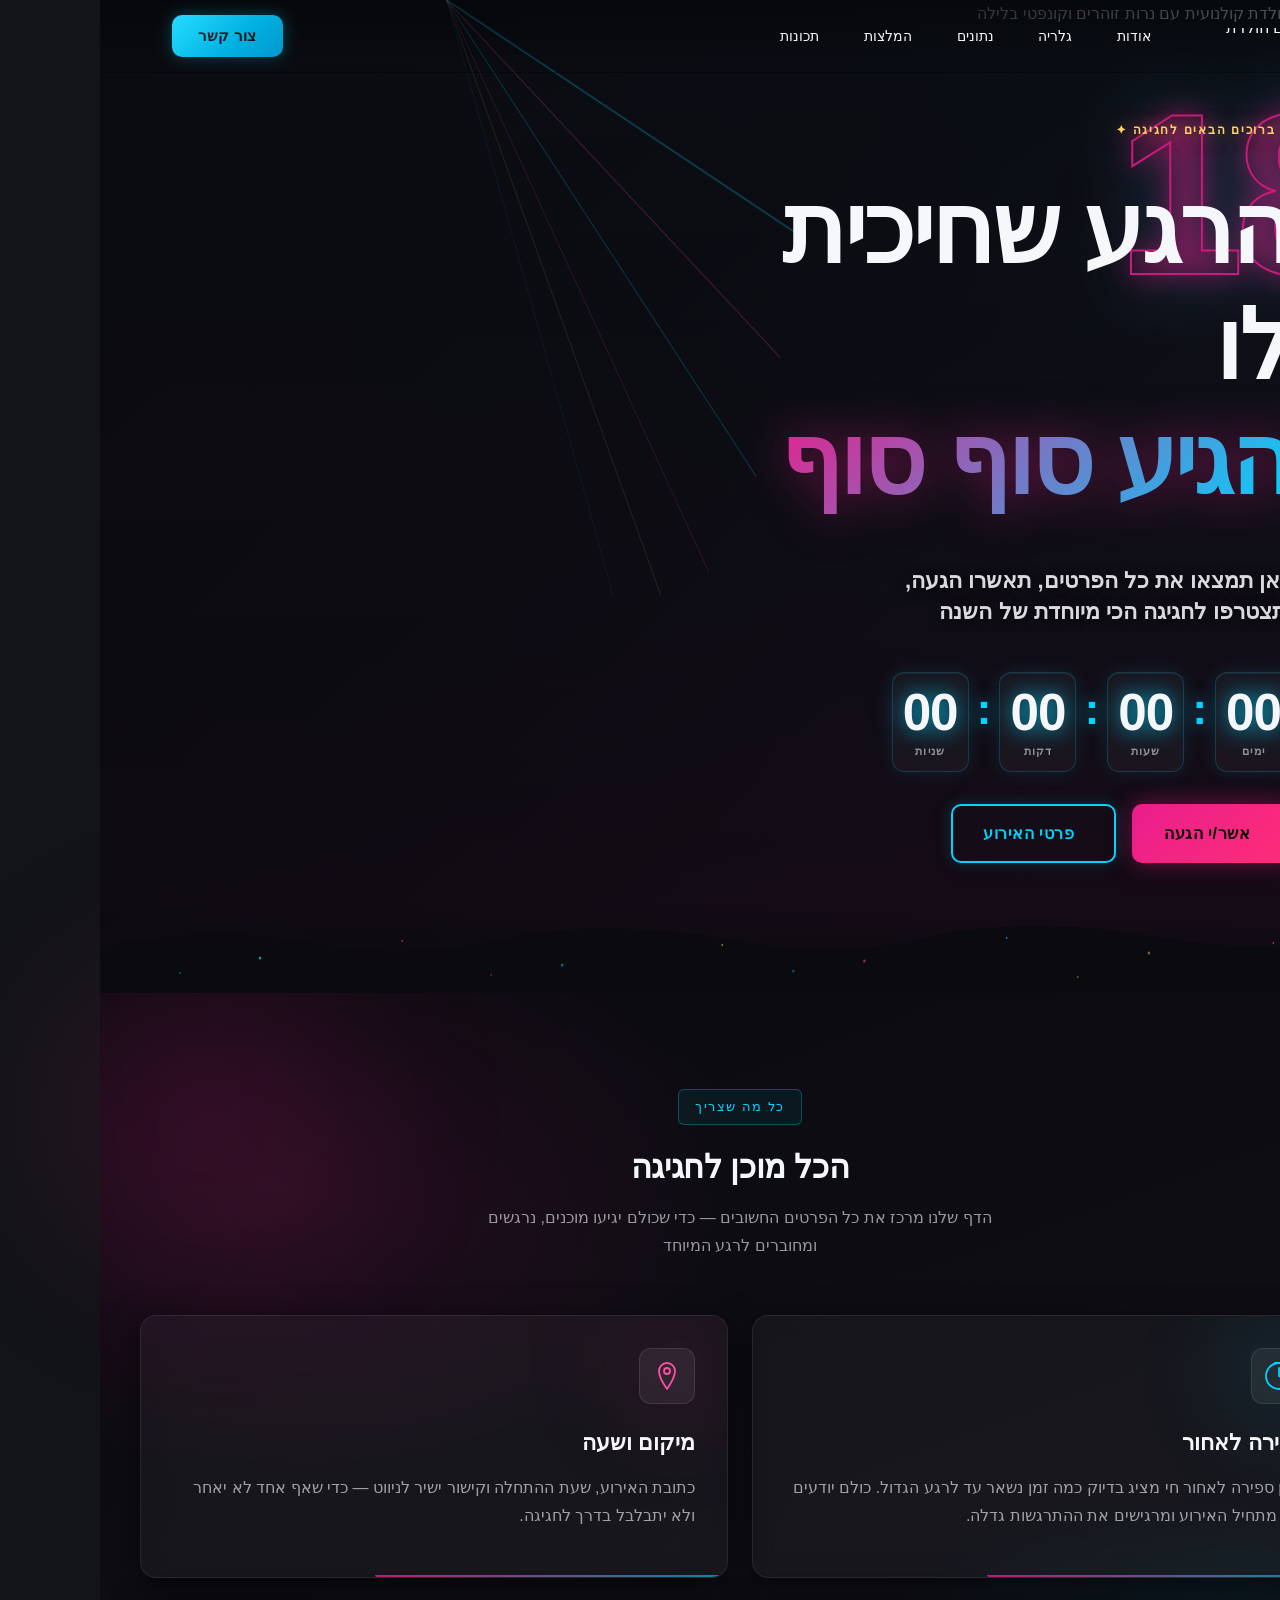
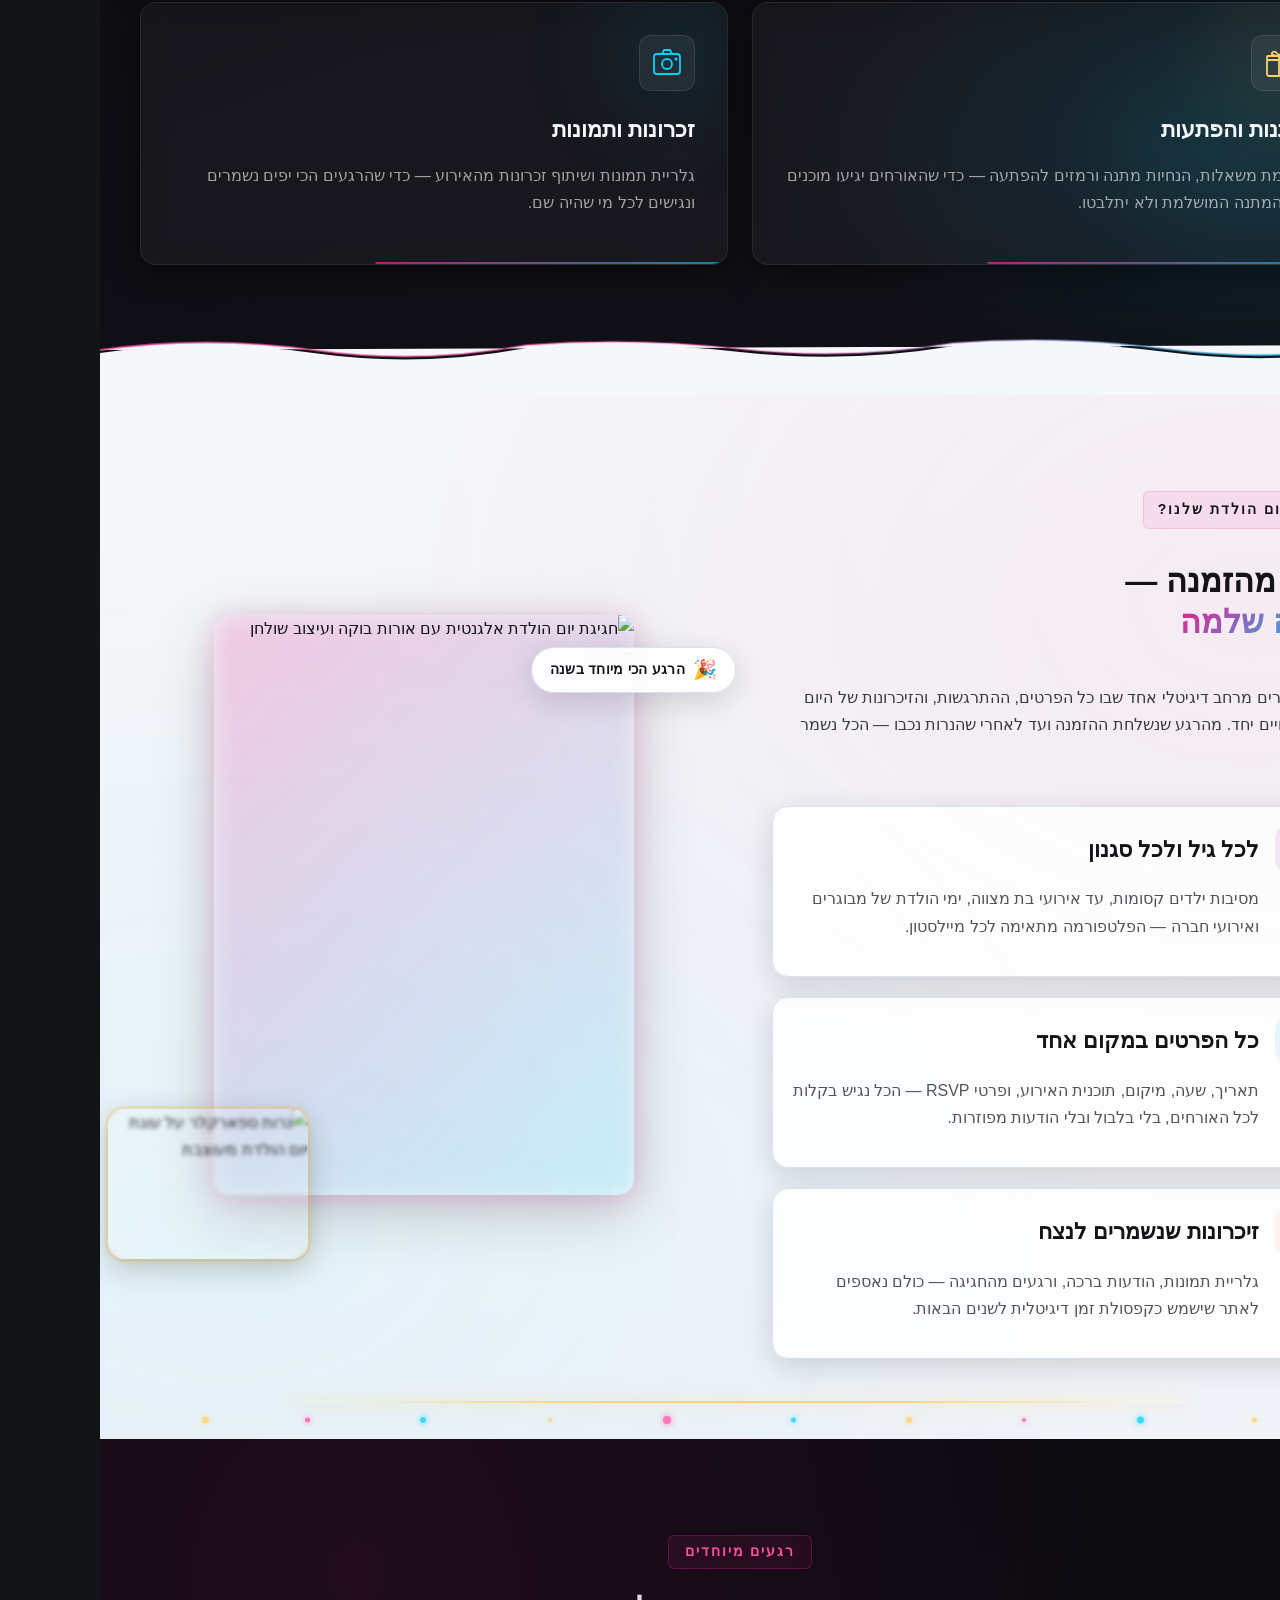
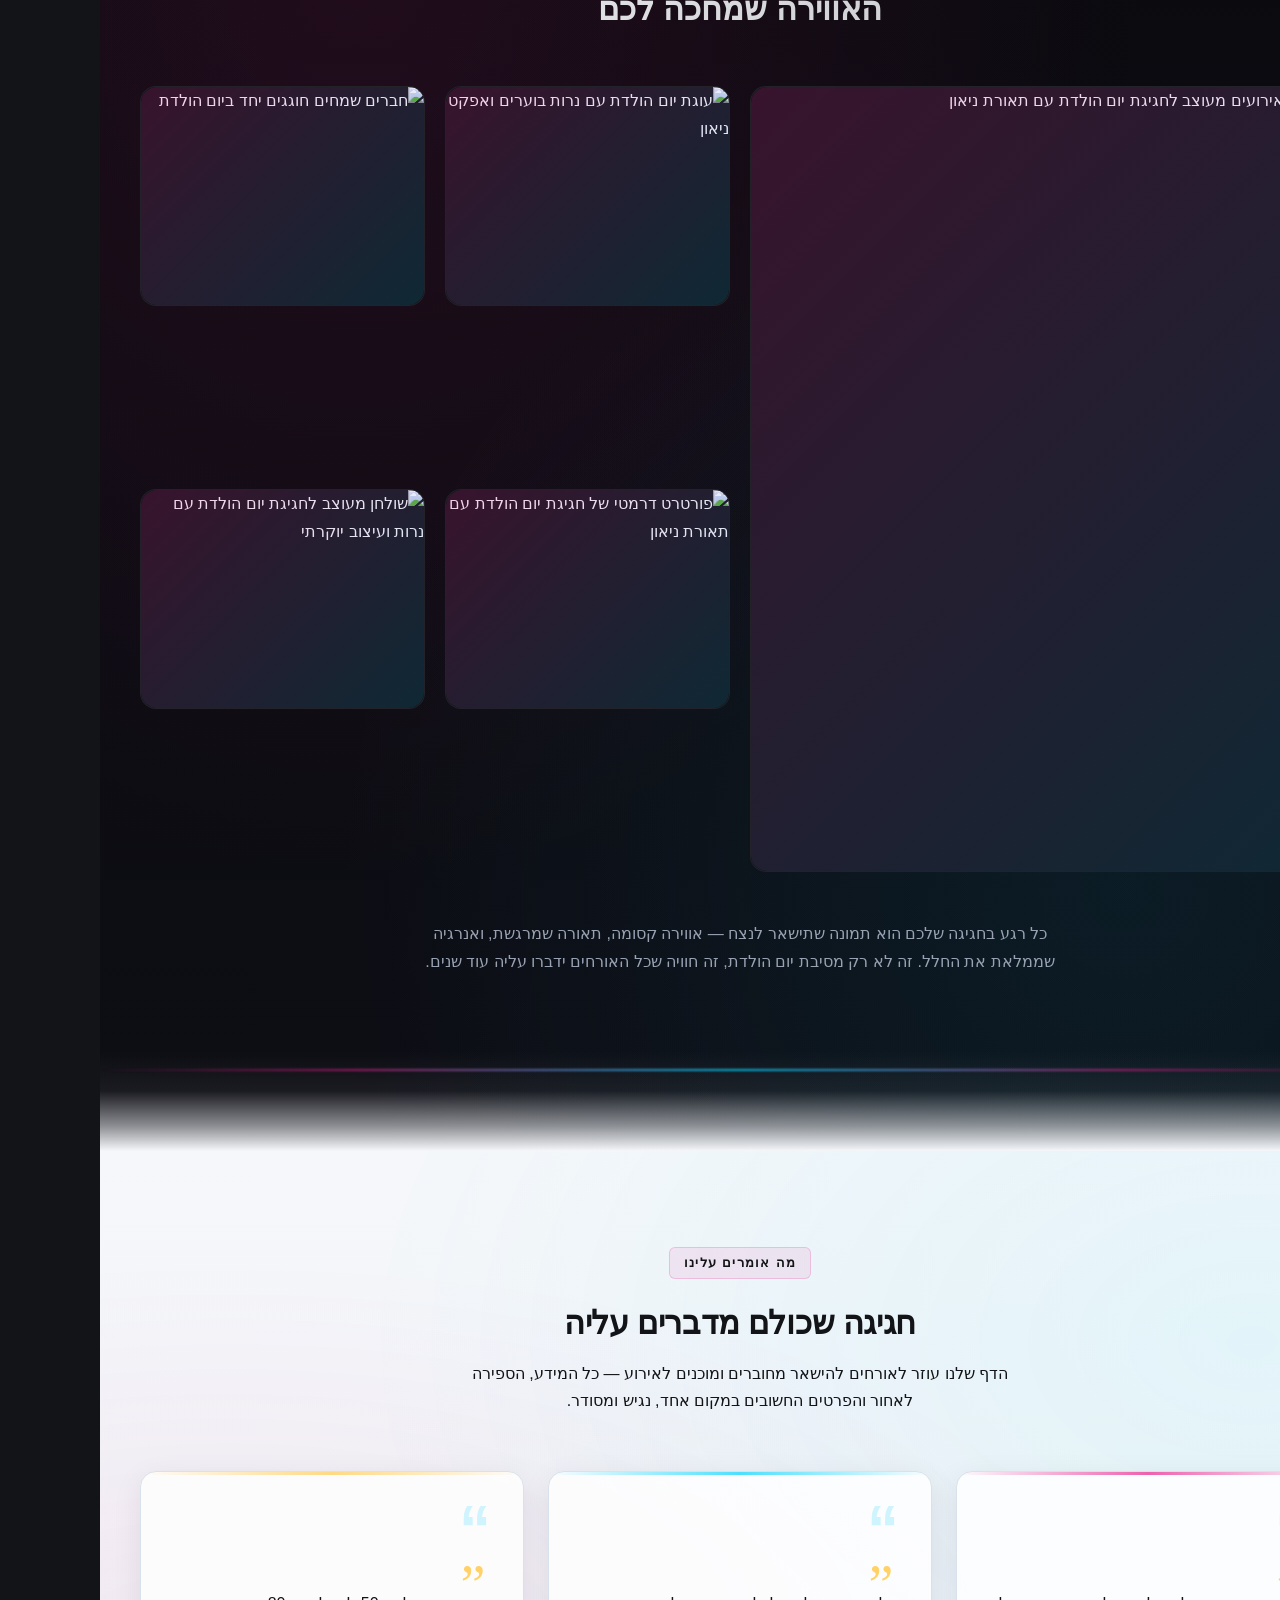
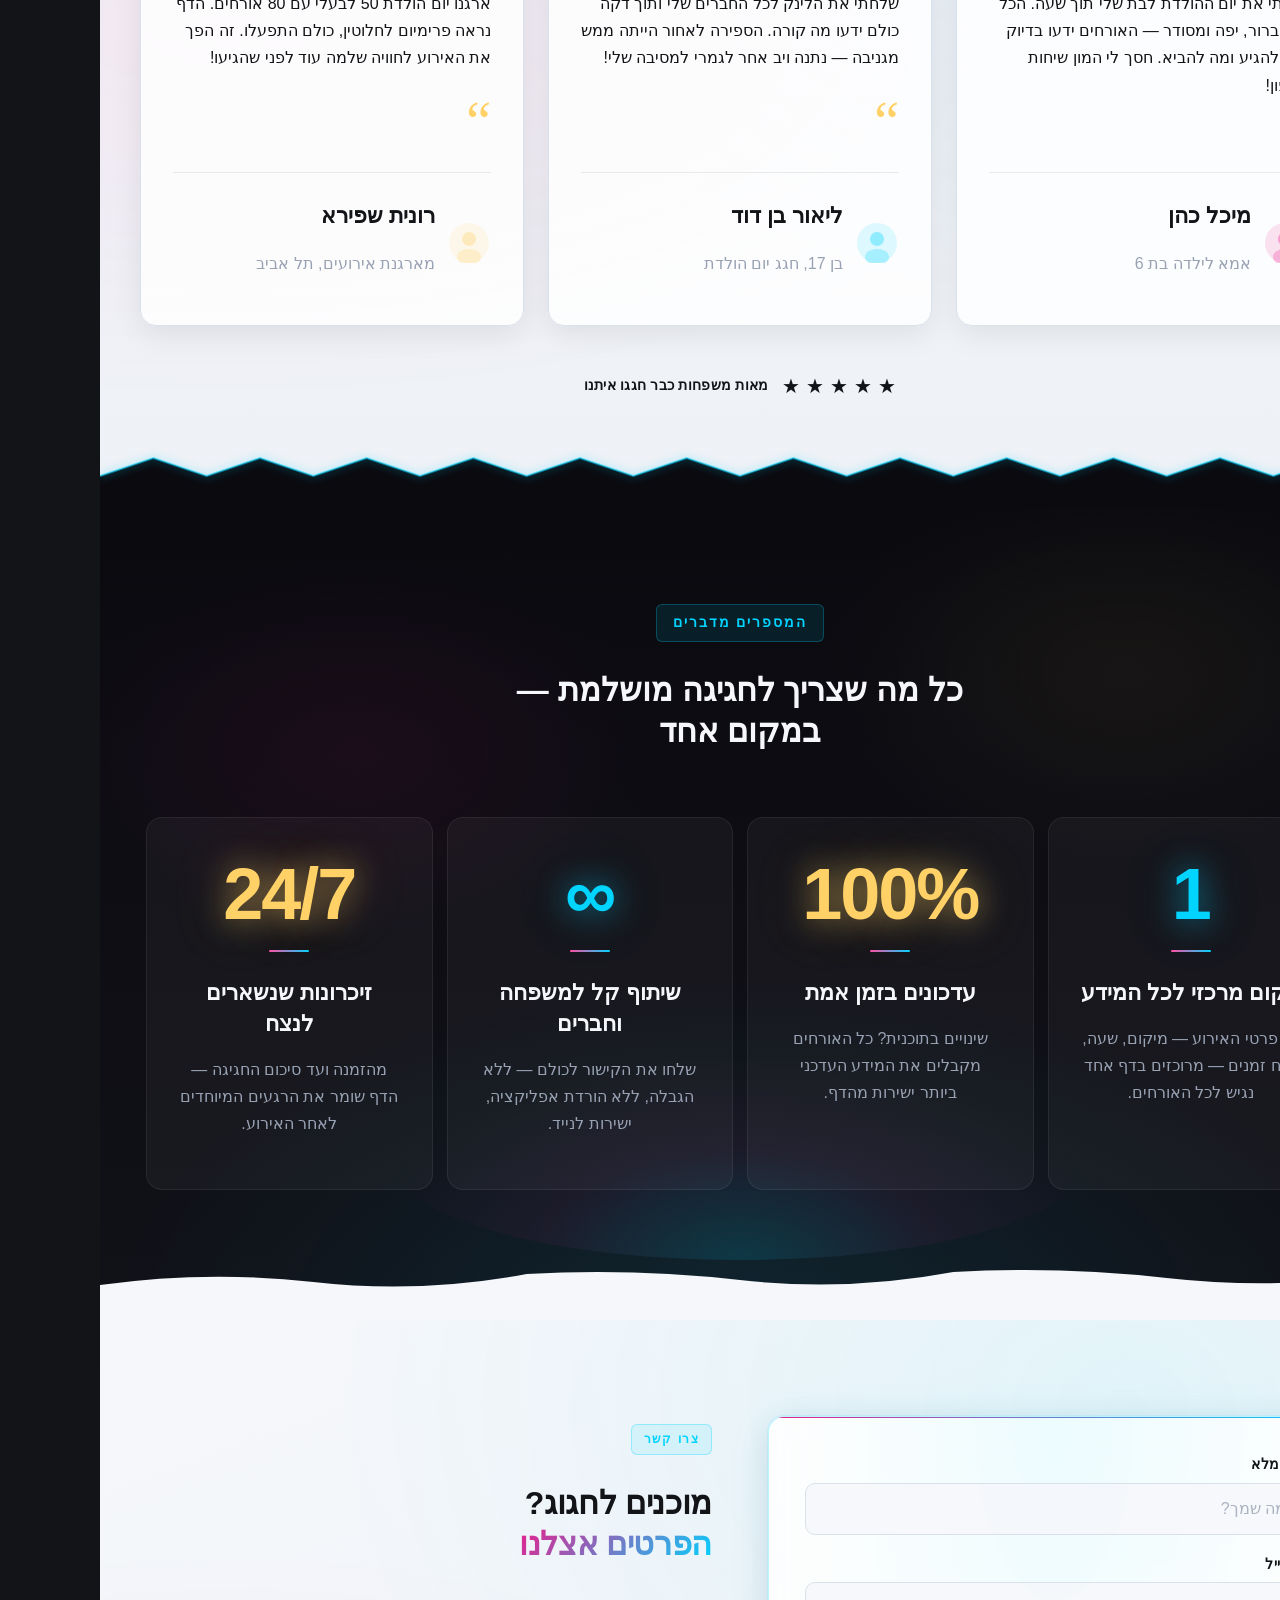
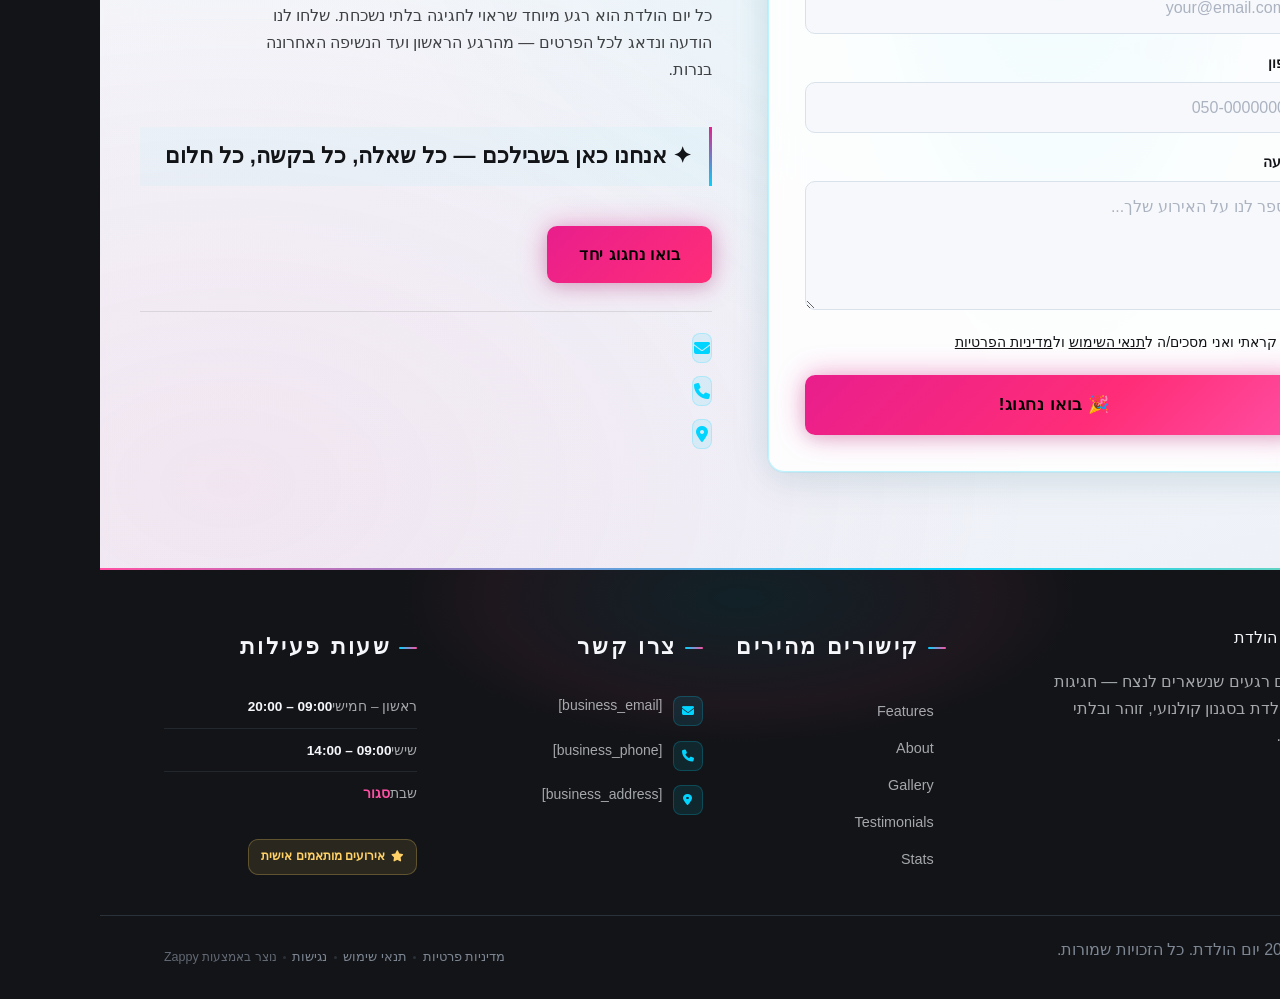
==== commit a4efe19c: "Background sync: Progressive GitHub Sync" ====
--- a/public/index.html
+++ b/public/index.html
@@ -1 +1 @@
-<!doctype html><html dir="rtl" lang="he"><head><meta charset="UTF-8"><meta content="width=device-width,initial-scale=1" name="viewport"><meta content="index, follow" name="robots"><title>birthday party event space — יום הולדת</title><meta content="A birthday celebration website intended to mark a special personal milestone. The site likely serves as a digital invitation, event hub, or memory showcase for " name="description"><meta content="birthday party event space, event space for birthday party, birthday party events, יום הולדת" name="keywords"><link href="/assets/favicon.ico" rel="icon" type="image/x-icon"><link href="/assets/favicon-16x16.png" rel="icon" type="image/png" sizes="16x16"><link href="/assets/favicon-32x32.png" rel="icon" type="image/png" sizes="32x32"><link href="/assets/favicon-48x48.png" rel="icon" type="image/png" sizes="48x48"><link href="/assets/favicon-192x192.png" rel="icon" type="image/png" sizes="192x192"><link href="/assets/favicon-512x512.png" rel="icon" type="image/png" sizes="512x512"><link href="/assets/apple-touch-icon.png" rel="apple-touch-icon"><script>!function(){"use strict";var t="c94938c0-49ba-4392-ab07-50aca0748e2d",e="https://api.zappy5.com/api/analytics/track",a=18e5,n=2592e6,o=!0,i=!0,r=!0;var s=function(){var e="zappy_visitor_"+t,a=null;try{if(a=localStorage.getItem(e)){var o=JSON.parse(a),i=Date.now();if(i-o.created<n)return o.lastSeen=i,localStorage.setItem(e,JSON.stringify(o)),o.id}}catch(t){console.warn("Zappy Analytics: LocalStorage not available")}var r="zv_"+Date.now()+"_"+Math.random().toString(36).substr(2,9);try{localStorage.setItem(e,JSON.stringify({id:r,created:Date.now(),lastSeen:Date.now()}))}catch(t){}return r}(),c=function(){var e="zappy_session_"+t,n=null;try{if(n=sessionStorage.getItem(e)){var o=JSON.parse(n),i=Date.now();if(i-o.timestamp<a)return o.timestamp=i,sessionStorage.setItem(e,JSON.stringify(o)),o.id}}catch(t){console.warn("Zappy Analytics: SessionStorage not available")}var r="zs_"+Date.now()+"_"+Math.random().toString(36).substr(2,9);try{sessionStorage.setItem(e,JSON.stringify({id:r,timestamp:Date.now()}))}catch(t){}return r}();function l(a,n){n=n||{};var o={website_id:t,event_type:a,page_path:window.location.pathname,referrer:document.referrer||"direct",visitor_id:s,session_id:c,metadata:n};if(navigator.sendBeacon){var i=new Blob([JSON.stringify(o)],{type:"application/json"});navigator.sendBeacon(e,i)}else fetch(e,{method:"POST",headers:{"Content-Type":"application/json"},body:JSON.stringify(o),keepalive:!0}).catch(function(t){console.warn("Zappy Analytics: Failed to track event",t)})}o&&l("pageview",{title:document.title,url:window.location.href}),i&&document.addEventListener("click",function(t){var e=t.target;if("BUTTON"===e.tagName||e.closest("button")){var a="BUTTON"===e.tagName?e:e.closest("button");l("click",{element:"button",text:a.textContent.trim().substring(0,100),id:a.id||null,class:a.className||null})}else if("A"===e.tagName||e.closest("a")){var n="A"===e.tagName?e:e.closest("a");l("navigation",{element:"link",text:n.textContent.trim().substring(0,100),href:n.href,external:n.hostname!==window.location.hostname})}},!0),r&&document.addEventListener("submit",function(t){var e=t.target;l("form_submit",{form_id:e.id||null,form_name:e.name||null,form_action:e.action||null,form_method:e.method||"GET"})},!0);var d=Date.now();window.addEventListener("beforeunload",function(){l("page_unload",{time_on_page:Math.floor((Date.now()-d)/1e3),page_path:window.location.pathname})}),window.zappyAnalytics={track:l,getVisitorId:function(){return s},getSessionId:function(){return c}}}()</script><meta content="birthday party event space — יום הולדת" property="og:title"><meta content="A birthday celebration website intended to mark a special personal milestone. The site likely serves as a digital invitation, event hub, or memory showcase for " property="og:description"><meta content="summary_large_image" name="twitter:card"><meta content="birthday party event space — יום הולדת" name="twitter:title"><meta content="A birthday celebration website intended to mark a special personal milestone. The site likely serves as a digital invitation, event hub, or memory showcase for " name="twitter:description"><meta content="website" property="og:type"><meta content="he_IL" property="og:locale"><link href="https://cdnjs.cloudflare.com/ajax/libs/font-awesome/6.4.0/css/all.min.css" rel="stylesheet"><style>.skip-link{position:absolute;top:0;left:0;transform:translateY(-200%);padding:12px 18px;background:var(--bg-dark,#1a1a1a);color:var(--text-light,#fff);font-weight:600;border-radius:0 0 8px 0;z-index:10000}.skip-link:focus{transform:none;outline:2px solid var(--ring,#fff);outline-offset:2px}:focus-visible{outline:2px solid var(--ring,currentColor);outline-offset:3px}</style><link href="/assets/favicon.ico" rel="icon" type="image/x-icon"><link href="/assets/favicon-16x16.png" rel="icon" type="image/png" sizes="16x16"><link href="/assets/favicon-32x32.png" rel="icon" type="image/png" sizes="32x32"><link href="/assets/favicon-48x48.png" rel="icon" type="image/png" sizes="48x48"><link href="/assets/favicon-192x192.png" rel="icon" type="image/png" sizes="192x192"><link href="/assets/favicon-512x512.png" rel="icon" type="image/png" sizes="512x512"><link href="/assets/apple-touch-icon.png" rel="apple-touch-icon"><link href="https://cdn.jsdelivr.net/npm/vanilla-cookieconsent@3/dist/cookieconsent.css" rel="stylesheet"><script src="https://cdn.jsdelivr.net/npm/vanilla-cookieconsent@3/dist/cookieconsent.umd.js"></script><script src="https://cdn.jsdelivr.net/gh/mickidum/acc_toolbar/acctoolbar/acctoolbar.min.js"></script><link href="/styles.css" rel="stylesheet"><style id="zappy-dropdown-submenu-styles">#navMenu li:has(.sub-menu),.nav-menu li:has(.sub-menu),.navbar li:has(.sub-menu),nav li:has(.sub-menu){position:relative}#navMenu .sub-menu,.nav-menu .sub-menu,.navbar .sub-menu,nav .sub-menu{display:block!important;position:absolute!important;top:100%;left:0;min-width:220px;background:#fff;border-radius:8px;box-shadow:0 8px 25px rgba(0,0,0,.15);padding:8px 0;opacity:0;visibility:hidden;transform:translateY(10px);transition:all .3s ease;z-index:1000;list-style:none;pointer-events:none}#navMenu li:hover>.sub-menu,.nav-menu li:hover>.sub-menu,.navbar li:hover>.sub-menu,nav li:hover>.sub-menu{opacity:1!important;visibility:visible!important;transform:translateY(0)!important;pointer-events:auto!important}.sub-menu li{list-style:none;margin:0;padding:0}.sub-menu a{display:block!important;padding:10px 16px!important;color:var(--text-dark,#333)!important;font-weight:500;text-decoration:none;white-space:nowrap;transition:background-color .2s}.sub-menu .zappy-nav-child>a{padding-left:28px!important;font-size:.9em!important;opacity:.85!important}[dir=rtl] .sub-menu .zappy-nav-child>a,html[lang=ar] .sub-menu .zappy-nav-child>a,html[lang=he] .sub-menu .zappy-nav-child>a{padding-left:10px!important;padding-right:28px!important}.sub-menu .zappy-nav-parent>a{font-weight:600!important}.sub-menu a:hover{background-color:#f5f5f5}[dir=rtl] .nav-menu .sub-menu,[dir=rtl] .navbar .sub-menu,[dir=rtl] nav .sub-menu,html[lang=ar] .nav-menu .sub-menu,html[lang=ar] .navbar .sub-menu,html[lang=ar] nav .sub-menu,html[lang=he] .nav-menu .sub-menu,html[lang=he] .navbar .sub-menu,html[lang=he] nav .sub-menu{left:auto!important;right:0!important}.sub-menu:empty,.sub-menu:not(:has(li)):not(:has(> a)),.sub-menu:not(:has(li:not(.zappy-hidden-menu-item))):not(:has(> a)){display:none!important;opacity:0!important;visibility:hidden!important;pointer-events:none!important}li:has(.menu-group-title):hover>.sub-menu{opacity:1!important;visibility:visible!important;transform:translateY(0)!important;pointer-events:auto!important}#navMenu>li>.menu-group-title,.nav-menu>li>.menu-group-title{display:inline-block;padding:.5rem 1rem;cursor:default;user-select:none}@media (max-width:768px){#navMenu .sub-menu,.nav-menu .sub-menu,.navbar .sub-menu,nav .sub-menu{position:static!important;transform:none!important;box-shadow:none!important;background:0 0!important;max-height:0;overflow:hidden;opacity:0;visibility:hidden;transition:max-height .3s ease,opacity .3s ease;padding:0!important;border-radius:0!important}#navMenu .sub-menu.mobile-expanded,.nav-menu .sub-menu.mobile-expanded,.navbar .sub-menu.mobile-expanded{max-height:none!important;overflow-y:visible!important;opacity:1!important;visibility:visible!important;padding:8px 0 8px 16px!important}[dir=rtl] .sub-menu.mobile-expanded,html[lang=he] .sub-menu.mobile-expanded{padding:8px 16px 8px 0!important}#navMenu li:hover>.sub-menu,.nav-menu li:hover>.sub-menu,.navbar li:hover>.sub-menu,nav li:hover>.sub-menu{opacity:0;visibility:hidden;pointer-events:none}#navMenu li>.sub-menu.mobile-expanded,.nav-menu li>.sub-menu.mobile-expanded,.navbar li>.sub-menu.mobile-expanded,nav li>.sub-menu.mobile-expanded{opacity:1!important;visibility:visible!important;pointer-events:auto!important}#navMenu li:has(.sub-menu),.nav-menu li:has(.sub-menu),.navbar li:has(.sub-menu),nav li:has(.sub-menu){display:flex!important;flex-wrap:wrap!important;align-items:center!important;position:relative!important;min-height:44px!important}#navMenu li:has(.sub-menu)>a,.nav-menu li:has(.sub-menu)>a,.navbar li:has(.sub-menu)>a,nav li:has(.sub-menu)>a{flex:1!important;min-width:0!important}#navMenu li:has(.sub-menu)>.menu-group-title,.nav-menu li:has(.sub-menu)>.menu-group-title,.navbar li:has(.sub-menu)>.menu-group-title,nav li:has(.sub-menu)>.menu-group-title{flex:1!important;min-width:0!important;padding:0!important;line-height:inherit!important}#navMenu li:has(.sub-menu)>.sub-menu,.nav-menu li:has(.sub-menu)>.sub-menu,.navbar li:has(.sub-menu)>.sub-menu,nav li:has(.sub-menu)>.sub-menu{flex-basis:100%!important;width:100%!important}#navMenu li:has(.sub-menu)>a [class*=arrow],#navMenu li:has(.sub-menu)>a [class*=chevron],.nav-menu li:has(.sub-menu)>a .fa-angle-down,.nav-menu li:has(.sub-menu)>a .fa-chevron-down,.nav-menu li:has(.sub-menu)>a [class*=arrow],.nav-menu li:has(.sub-menu)>a [class*=chevron],nav li:has(.sub-menu)>a [class*=arrow],nav li:has(.sub-menu)>a [class*=chevron]{display:none!important;visibility:hidden!important}.mobile-submenu-toggle{display:flex!important;align-items:center!important;justify-content:center!important;width:44px!important;height:auto!important;background:0 0!important;border:none!important;cursor:pointer!important;color:var(--text-light)!important;position:static!important;flex-shrink:0!important;align-self:stretch!important;z-index:2!important;padding:0!important;margin:0!important}.mobile-submenu-toggle::after{content:''!important;width:0!important;height:0!important;border-left:6px solid transparent!important;border-right:6px solid transparent!important;border-top:7px solid currentColor!important;transition:transform .3s ease!important}.mobile-submenu-toggle.expanded::after{transform:rotate(180deg)!important}.sub-menu a{padding:10px 0!important;display:block!important;color:var(--text-light)!important;white-space:normal!important}.sub-menu .zappy-nav-child>a{padding-left:28px!important;font-size:.9em!important;opacity:.85!important}[dir=rtl] .sub-menu .zappy-nav-child>a,html[lang=ar] .sub-menu .zappy-nav-child>a,html[lang=he] .sub-menu .zappy-nav-child>a{padding-left:0!important;padding-right:28px!important}.sub-menu .zappy-nav-parent>a{font-weight:600!important}#navMenu.active,.nav-menu.active{max-width:100vw!important;overflow-x:hidden!important;box-sizing:border-box!important}.navbar .sub-menu li a,.zappy-products-dropdown .sub-menu a,nav.navbar .sub-menu li a{color:var(--text-light)!important}}@media (min-width:769px){.mobile-submenu-toggle{display:none!important}}</style><style id="zappy-widget-visibility">html[dir=rtl] .whatsapp-float{right:20px!important;left:auto!important}html:not([dir]) .whatsapp-float,html[dir=ltr] .whatsapp-float{left:20px!important;right:auto!important}html[dir=rtl] #mic-access-tool-general-button,html[dir=rtl] #mic-init-access-tool #mic-access-tool-general-button,html[dir=rtl] #mic-init-access-tool .mic-access-tool-general-button,html[dir=rtl] ._access-icon,html[dir=rtl] .mic-access-tool-general-button{left:20px!important;right:auto!important}html:not([dir]) #mic-access-tool-general-button,html:not([dir]) #mic-init-access-tool #mic-access-tool-general-button,html:not([dir]) #mic-init-access-tool .mic-access-tool-general-button,html:not([dir]) ._access-icon,html:not([dir]) .mic-access-tool-general-button,html[dir=ltr] #mic-access-tool-general-button,html[dir=ltr] #mic-init-access-tool #mic-access-tool-general-button,html[dir=ltr] #mic-init-access-tool .mic-access-tool-general-button,html[dir=ltr] ._access-icon,html[dir=ltr] .mic-access-tool-general-button{right:20px!important;left:auto!important}@media (max-width:768px){.whatsapp-float{display:flex!important}}@media (min-width:769px){.whatsapp-float{display:flex!important}}@media (max-width:768px){#mic-access-tool-general-button,#mic-init-access-tool #mic-access-tool-general-button,#mic-init-access-tool .mic-access-tool-general-button,._access-icon,.mic-access-tool-general-button{display:flex!important;visibility:visible!important;opacity:1!important;pointer-events:auto!important}#mic-access-tool-box.opened-mic-access-tool,#mic-init-access-tool #mic-access-tool-box.opened-mic-access-tool,.mic-access-tool-box.opened-mic-access-tool{visibility:visible!important;opacity:1!important;pointer-events:auto!important}}@media (min-width:769px){#mic-access-tool-general-button,#mic-init-access-tool #mic-access-tool-general-button,#mic-init-access-tool .mic-access-tool-general-button,._access-icon,.mic-access-tool-general-button{display:flex!important;visibility:visible!important;opacity:1!important;pointer-events:auto!important}#mic-access-tool-box.opened-mic-access-tool,#mic-init-access-tool #mic-access-tool-box.opened-mic-access-tool,.mic-access-tool-box.opened-mic-access-tool{visibility:visible!important;opacity:1!important;pointer-events:auto!important}}</style></head><body><a href="#main" class="skip-link">דלג לתוכן הראשי</a><nav class="navbar" dir="rtl"><button class="mobile-toggle" aria-label="Menu" id="mobileToggle"><svg viewBox="0 0 24 24" fill="none" height="24" width="24" class="hamburger-icon"><path d="M3 12h18M3 6h18M3 18h18" stroke="currentColor" stroke-width="2" stroke-linecap="round"></path></svg> <svg viewBox="0 0 24 24" fill="none" height="24" width="24" class="close-icon" style="display:none"><path d="M18 6L6 18M6 6l12 12" stroke="currentColor" stroke-width="2" stroke-linecap="round"></path></svg></button> <button class="phone-header-btn" aria-label="Call" data-phone="[business_phone]"><svg viewBox="0 0 24 24" fill="currentColor" height="20" width="20"><path d="M22 16.92v3a2 2 0 0 1-2.18 2 19.79 19.79 0 0 1-8.63-3.07 19.5 19.5 0 0 1-6-6 19.79 19.79 0 0 1-3.07-8.67A2 2 0 0 1 4.11 2h3a2 2 0 0 1 2 1.72 12.84 12.84 0 0 0 .7 2.81 2 2 0 0 1-.45 2.11L8.09 9.91a16 16 0 0 0 6 6l1.27-1.27a2 2 0 0 1 2.11-.45 12.84 12.84 0 0 0 2.81.7A2 2 0 0 1 22 16.92z"></path></svg></button><div class="nav-container"><div class="nav-right-group"><div class="nav-brand"><a href="/" class="logo-link"><img alt="יום הולדת" src="/assets/site-----image-1.webp" class="logo"></a></div><ul class="nav-menu" id="navMenu"><li><a href="#features">תכונות</a></li><li><a href="#about">אודות</a></li><li><a href="#gallery">גלריה</a></li><li><a href="#testimonials">המלצות</a></li><li><a href="#stats">נתונים</a></li></ul></div><div class="nav-cta-container"><a href="#contact" class="nav-cta-btn">צור קשר</a></div></div></nav><script>window.addEventListener("load",function(){const e=document.querySelector(".navbar, nav, header");if(!e)return void console.log("[Navbar] Navbar element not found");let t=document.getElementById("mobileToggle")||document.querySelector(".mobile-toggle")||document.querySelector(".hamburger")||document.querySelector(".hamburger-menu")||document.querySelector(".menu-toggle")||document.querySelector(".burger-menu")||document.querySelector('[aria-label="Menu"]')||document.querySelector('[aria-label="תפריט"]');const n=document.querySelector(".phone-header-btn"),o=window.getComputedStyle(e);let r=o.backgroundColor;if(console.log("[Navbar] Initial navbar background:",r),"transparent"===r||"rgba(0, 0, 0, 0)"===r||r.startsWith("rgba")&&r.includes(", 0)")){const e=o.backgroundImage;if(e&&"none"!==e)console.log("[Navbar] Navbar has background image/gradient, using dark text"),r="rgb(240, 240, 240)";else{const e=window.getComputedStyle(document.body).backgroundColor;console.log("[Navbar] Navbar transparent, using body background:",e),r=e}}const a=r.match(/\d+/g);if(a&&a.length>=3){const e=(.299*parseInt(a[0])+.587*parseInt(a[1])+.114*parseInt(a[2]))/255;console.log("[Navbar] Mobile button colors preserved from Claude CSS (luminance:",e.toFixed(2)+")");const o=document.createElement("style");o.id="zappy-mobile-nav-fix";document.documentElement.lang;document.documentElement.dir,o.textContent='\n        /* Hide mobile buttons on desktop, show only on mobile */\n        @media (min-width: 769px) {\n          .mobile-toggle,\n          .phone-header-btn {\n            display: none !important;\n          }\n        }\n        \n        /* Show and position mobile buttons correctly on mobile */\n        @media (max-width: 768px) {\n          .navbar,\n          nav.navbar {\n            min-height: 70px !important;\n          }\n\n          .mobile-toggle,\n          .phone-header-btn {\n            position: absolute !important;\n            top: 0 !important;\n            bottom: 0 !important;\n            margin-top: auto !important;\n            margin-bottom: auto !important;\n            transform: none !important;\n            z-index: 1001 !important;\n            display: flex !important;\n            align-items: center !important;\n            justify-content: center !important;\n            width: 36px !important;\n            height: 36px !important;\n            border-radius: 50% !important;\n            border: none !important;\n            cursor: pointer !important;\n            padding: 6px !important;\n            background: none !important;\n            color: var(--nav-text, var(--text-light)) !important;\n            touch-action: manipulation !important;\n            -webkit-tap-highlight-color: transparent !important;\n          }\n\n          html[data-zappy-site-type="ecommerce"] .phone-header-btn,\n          body[data-zappy-site-type="ecommerce"] .phone-header-btn,\n          html[data-zappy-site-type="ecommerce"] header .phone-header-btn,\n          html[data-zappy-site-type="ecommerce"] nav .phone-header-btn {\n            display: none !important;\n            visibility: hidden !important;\n            width: 0 !important;\n            height: 0 !important;\n            min-width: 0 !important;\n            overflow: hidden !important;\n          }\n          \n          /* LTR positioning (default): hamburger LEFT, phone RIGHT */\n          html:not([dir="rtl"]):not([lang="he"]):not([lang="ar"]) .mobile-toggle,\n          html[dir="ltr"] .mobile-toggle {\n            left: 12px !important;\n            right: auto !important;\n          }\n          html:not([dir="rtl"]):not([lang="he"]):not([lang="ar"]) .phone-header-btn,\n          html[dir="ltr"] .phone-header-btn {\n            right: 12px !important;\n            left: auto !important;\n          }\n          \n          /* RTL positioning: hamburger RIGHT, phone LEFT */\n          html[dir="rtl"] .mobile-toggle,\n          html[lang="he"] .mobile-toggle,\n          html[lang="ar"] .mobile-toggle {\n            right: 12px !important;\n            left: auto !important;\n          }\n          html[dir="rtl"] .phone-header-btn,\n          html[lang="he"] .phone-header-btn,\n          html[lang="ar"] .phone-header-btn {\n            left: 12px !important;\n            right: auto !important;\n          }\n          \n          /* CRITICAL: Ensure nav-container has min-height on mobile */\n          /* All children are positioned absolutely/fixed on mobile, so height:auto collapses to 0 */\n          .nav-container {\n            min-height: 70px !important;\n            position: relative !important;\n          }\n          \n          /* Ensure SVG icons are properly sized and inherit color */\n          .mobile-toggle svg,\n          .phone-header-btn svg {\n            width: 24px !important;\n            height: 24px !important;\n            /* Don\'t force display - let JavaScript control hamburger/close toggle */\n          }\n          \n          /* Reset nav-cta-container on mobile - remove desktop box-shadow/padding */\n          /* that creates a visible ghost box when CTA button is hidden */\n          .nav-cta-container {\n            box-shadow: none !important;\n            padding: 0 !important;\n          }\n          \n          /* Hide nav-cta-container entirely on mobile when there\'s no lang-switcher */\n          /* (only the CTA button is inside, and it\'s hidden on mobile) */\n          .nav-cta-container:not(:has(.lang-switcher)) {\n            display: none !important;\n          }\n          \n          /* CRITICAL: Prevent hero image fade gradient from bleeding over headline text */\n          /* The .image-fade-gradient has bottom: -30px (extends below parent) */\n          /* On mobile stacked layout, this overlaps the h1 text below the image */\n          .hero-image-column {\n            overflow: hidden !important;\n          }\n          .image-fade-gradient {\n            bottom: 0 !important;\n          }\n          \n          /* Hide desktop language switcher on mobile - hamburger menu handles it */\n          /* High specificity to override stored CSS */\n          .lang-switcher,\n          .nav-cta-container .lang-switcher,\n          .nav-container .lang-switcher,\n          .navbar .lang-switcher,\n          .navbar .nav-cta-container .lang-switcher {\n            display: none !important;\n          }\n        }\n      ';const r=document.getElementById("zappy-mobile-nav-fix");r&&r.remove(),document.head.appendChild(o),console.log("[Navbar] Critical CSS injected for mobile nav positioning");const i=window.innerWidth<=768;if(t){const e=t.querySelector(".hamburger-icon"),n=t.querySelector(".close-icon");e&&(e.style.setProperty("width","24px","important"),e.style.setProperty("height","24px","important"),e.style.setProperty("display","block","important")),n&&(n.style.setProperty("width","24px","important"),n.style.setProperty("height","24px","important"),n.style.setProperty("display","none","important")),i?(t.style.setProperty("position","absolute","important"),t.style.setProperty("top","0","important"),t.style.setProperty("bottom","0","important"),t.style.setProperty("margin-top","auto","important"),t.style.setProperty("margin-bottom","auto","important"),t.style.setProperty("transform","none","important"),t.style.setProperty("z-index","1001","important"),t.style.removeProperty("left"),t.style.removeProperty("right"),console.log("[Navbar] Mobile toggle positioning applied (mobile viewport)")):(t.style.removeProperty("position"),t.style.removeProperty("top"),t.style.removeProperty("transform"),t.style.removeProperty("z-index"),t.style.removeProperty("left"),t.style.removeProperty("right"),console.log("[Navbar] Desktop viewport - cleared mobile toggle inline positioning"))}if(n){const e=n.querySelector("svg");e&&(e.style.width="24px",e.style.height="24px",e.setAttribute("width","24"),e.setAttribute("height","24")),i?(n.style.setProperty("position","absolute","important"),n.style.setProperty("top","0","important"),n.style.setProperty("bottom","0","important"),n.style.setProperty("margin-top","auto","important"),n.style.setProperty("margin-bottom","auto","important"),n.style.setProperty("transform","none","important"),n.style.setProperty("z-index","1001","important"),n.style.removeProperty("left"),n.style.removeProperty("right"),console.log("[Navbar] Phone button positioning applied (mobile viewport)")):(n.style.removeProperty("position"),n.style.removeProperty("top"),n.style.removeProperty("transform"),n.style.removeProperty("z-index"),n.style.removeProperty("left"),n.style.removeProperty("right"),console.log("[Navbar] Desktop viewport - cleared phone button inline positioning"))}}else console.log("[Navbar] Could not parse background color:",r);t=document.getElementById("mobileToggle")||document.querySelector(".mobile-toggle")||document.querySelector(".hamburger")||document.querySelector(".hamburger-menu")||document.querySelector(".menu-toggle")||document.querySelector(".burger-menu")||document.querySelector('[aria-label="Menu"]')||document.querySelector('[aria-label="תפריט"]');const i=document.getElementById("navMenu")||document.querySelector(".nav-menu")||document.querySelector(".nav-links")||document.querySelector("nav ul:not(.submenu)");if(!t||!i)return void console.log("[Navbar] Mobile toggle or menu not found:",{toggle:!!t,menu:!!i});i.id||(i.id="navMenu"),console.log("[Navbar] Initializing mobile menu...");const l=t.cloneNode(!0);t.parentNode.replaceChild(l,t);var s=0;function p(e){var t=Date.now();t-s<300||(s=t,function(e){e.preventDefault(),e.stopPropagation();const t=l.querySelector(".hamburger-icon"),n=l.querySelector(".close-icon");i.classList.contains("active")?(i.classList.remove("active"),t&&t.style.setProperty("display","block","important"),n&&n.style.setProperty("display","none","important"),document.body.style.overflow="",console.log("[Navbar] Menu closed")):(i.classList.add("active"),t&&t.style.setProperty("display","none","important"),n&&n.style.setProperty("display","block","important"),document.body.style.overflow="hidden",console.log("[Navbar] Menu opened"))}(e))}l.addEventListener("click",p),l.addEventListener("touchend",p),i.querySelectorAll("a").forEach(function(e){e.addEventListener("click",function(){if("#"===this.getAttribute("href"))return;const e=l.querySelector(".hamburger-icon"),t=l.querySelector(".close-icon");i.classList.remove("active"),e&&e.style.setProperty("display","block","important"),t&&t.style.setProperty("display","none","important"),document.body.style.overflow="",console.log("[Navbar] Menu closed (link clicked)")})});var m=i.querySelectorAll(".dropdown-toggle");m.forEach(function(e){e.addEventListener("click",function(e){e.preventDefault(),e.stopPropagation();var t=this.closest(".nav-dropdown");t&&(t.parentNode.querySelectorAll(".nav-dropdown.open").forEach(function(e){e!==t&&e.classList.remove("open")}),t.classList.toggle("open"),console.log("[Navbar] Dropdown toggled:",t.classList.contains("open")?"open":"closed"))})}),document.addEventListener("click",function(e){e.target.closest(".nav-dropdown")||document.querySelectorAll(".nav-dropdown.open").forEach(function(e){e.classList.remove("open")})}),console.log("[Navbar] Dropdown handlers initialized for "+m.length+" dropdowns"),n&&n.addEventListener("click",function(){const e=document.querySelectorAll('a[href^="tel:"]'),t=e.length>0?e[0].getAttribute("href").replace("tel:",""):"[business_phone]";window.location.href="tel:"+t,console.log("[Navbar] Phone button clicked")}),console.log("[Navbar] Mobile menu initialized successfully")})</script><main id="main"><section class="index-hero-section" data-band-index="0" data-layout-spec="בית-hero" dir="rtl" data-hero-type="fullscreen-scrim"><div class="index-hero-bg"><img alt="מסיבת יום הולדת קולנועית עם נרות זוהרים וקונפטי בלילה" src="/assets/site-index-hero-image-1.webp" data-context="Cinematic birthday party scene at night: glowing birthday candles on a dark elegant cake, soft colorful confetti floating in the air, neon cyan and magenta bokeh lights in the background, premium party atmosphere, dark moody photography, electric glow effects, ultra-realistic, wide angle, high contrast lighting" data-placeholder="index-hero-image-1" height="700" loading="eager" width="1200" data-hero-bg="true" fetchpriority="high"></div><div class="index-hero-scrim" aria-hidden="true"></div><svg viewBox="0 0 600 500" aria-hidden="true" xmlns="http://www.w3.org/2000/svg" fill="none" class="index-hero-laser-beams" data-no-icon-edit="true" preserveAspectRatio="xMaxYMin slice"><line stroke="#00D4FF" stroke-width="1.5" x1="300" x2="600" y1="0" y2="200" opacity="0.25"></line><line stroke="#FF4FA3" stroke-width="1" x1="300" x2="580" y1="0" y2="300" opacity="0.2"></line><line stroke="#00D4FF" stroke-width="1" x1="300" x2="560" y1="0" y2="400" opacity="0.18"></line><line stroke="#FF4FA3" stroke-width="0.8" x1="300" x2="520" y1="0" y2="480" opacity="0.15"></line><line stroke="#FFD166" stroke-width="0.8" x1="300" x2="480" y1="0" y2="500" opacity="0.12"></line><line stroke="#00D4FF" stroke-width="0.6" x1="300" x2="440" y1="0" y2="500" opacity="0.1"></line></svg><div class="index-hero-neon-number" aria-hidden="true">18</div><div class="index-hero-container"><div class="index-hero-content"><span class="index-hero-eyebrow">✦ ברוכים הבאים לחגיגה ✦</span><h1 class="index-hero-h1">הרגע שחיכית לו<br><span class="index-hero-h1-accent">הגיע סוף סוף</span></h1><h3 class="index-hero-subtitle">כאן תמצאו את כל הפרטים, תאשרו הגעה,<br class="index-hero-br">ותצטרפו לחגיגה הכי מיוחדת של השנה</h3><div class="index-hero-countdown" aria-label="ספירה לאחור ליום ההולדת"><div class="index-hero-countdown-item"><span class="index-hero-countdown-num" id="hero-days">00</span> <span class="index-hero-countdown-label">ימים</span></div><div class="index-hero-countdown-sep" aria-hidden="true">:</div><div class="index-hero-countdown-item"><span class="index-hero-countdown-num" id="hero-hours">00</span> <span class="index-hero-countdown-label">שעות</span></div><div class="index-hero-countdown-sep" aria-hidden="true">:</div><div class="index-hero-countdown-item"><span class="index-hero-countdown-num" id="hero-mins">00</span> <span class="index-hero-countdown-label">דקות</span></div><div class="index-hero-countdown-sep" aria-hidden="true">:</div><div class="index-hero-countdown-item"><span class="index-hero-countdown-num" id="hero-secs">00</span> <span class="index-hero-countdown-label">שניות</span></div></div><div class="index-hero-ctas"><a href="#rsvp" class="index-hero-btn-primary"><i class="fa-solid fa-party-horn" aria-hidden="true"></i> אשר/י הגעה </a><a href="#details" class="index-hero-btn-secondary"><i class="fa-solid fa-calendar-star" aria-hidden="true"></i> פרטי האירוע</a></div></div></div><div class="index-hero-divider-wrapper"><svg viewBox="0 0 1440 90" aria-hidden="true" xmlns="http://www.w3.org/2000/svg" data-no-icon-edit="true" preserveAspectRatio="none"><defs><linearGradient id="heroFadeGrad" x1="0" x2="0" y1="0" y2="1"><stop offset="0%" stop-color="#0A0A0F" stop-opacity="0"></stop><stop offset="100%" stop-color="#0A0A0F" stop-opacity="1"></stop></linearGradient></defs><path d="M0,90 L0,45 Q120,20 240,40 T480,30 Q600,18 720,38 T960,28 Q1080,15 1200,35 T1440,25 L1440,90 Z" fill="#0A0A0F"></path><rect height="90" width="1440" x="0" y="0" fill="url(#heroFadeGrad)"></rect><circle cx="180" cy="55" r="1.5" fill="#00D4FF" opacity="0.7"></circle><circle cx="340" cy="38" r="1" fill="#FF4FA3" opacity="0.6"></circle><circle cx="520" cy="62" r="1.5" fill="#00D4FF" opacity="0.5"></circle><circle cx="700" cy="42" r="1" fill="#FFD166" opacity="0.55"></circle><circle cx="860" cy="58" r="1.5" fill="#FF4FA3" opacity="0.5"></circle><circle cx="1020" cy="35" r="1" fill="#00D4FF" opacity="0.65"></circle><circle cx="1180" cy="50" r="1.5" fill="#FFD166" opacity="0.45"></circle><circle cx="1320" cy="40" r="1" fill="#FF4FA3" opacity="0.6"></circle><circle cx="90" cy="70" r="1" fill="#00D4FF" opacity="0.4"></circle><circle cx="440" cy="72" r="1" fill="#FF4FA3" opacity="0.4"></circle><circle cx="780" cy="68" r="1.5" fill="#00D4FF" opacity="0.35"></circle><circle cx="1100" cy="74" r="1" fill="#FFD166" opacity="0.4"></circle></svg></div></section><section class="index-features-section" data-band-index="1" data-layout-spec="בית-features" dir="rtl"><div class="index-features-section__orb index-features-section__orb--magenta" aria-hidden="true"></div><div class="index-features-section__orb index-features-section__orb--cyan" aria-hidden="true"></div><div class="index-features-section__container"><div class="index-features-section__header"><span class="index-features-section__eyebrow">כל מה שצריך</span><h2 class="index-features-section__title">הכל מוכן לחגיגה</h2><p class="index-features-section__subtitle">הדף שלנו מרכז את כל הפרטים החשובים — כדי שכולם יגיעו מוכנים, נרגשים ומחוברים לרגע המיוחד</p></div><div class="index-features-section__grid"><article class="index-features-section__card"><div class="index-features-section__card-glow index-features-section__card-glow--cyan" aria-hidden="true"></div><div class="index-features-section__icon-wrap"><svg viewBox="0 0 32 32" aria-hidden="true" xmlns="http://www.w3.org/2000/svg" fill="none" height="32" width="32" data-element-type="icon" data-icon-type="svg" class="index-features-section__icon"><circle cx="16" cy="16" r="13" stroke="currentColor" stroke-width="1.8"></circle><polyline points="16,8 16,16 21,19" stroke="currentColor" stroke-width="1.8" stroke-linecap="round" stroke-linejoin="round"></polyline><line stroke="currentColor" stroke-width="1.8" x1="12" x2="20" y1="3" y2="3" stroke-linecap="round"></line></svg></div><div class="index-features-section__card-content"><h3 class="index-features-section__card-title">ספירה לאחור</h3><p class="index-features-section__card-text">שעון ספירה לאחור חי מציג בדיוק כמה זמן נשאר עד לרגע הגדול. כולם יודעים מתי מתחיל האירוע ומרגישים את ההתרגשות גדלה.</p></div><div class="index-features-section__card-border" aria-hidden="true"></div></article><article class="index-features-section__card"><div class="index-features-section__card-glow index-features-section__card-glow--magenta" aria-hidden="true"></div><div class="index-features-section__icon-wrap"><svg viewBox="0 0 32 32" aria-hidden="true" xmlns="http://www.w3.org/2000/svg" fill="none" height="32" width="32" data-element-type="icon" data-icon-type="svg" class="index-features-section__icon"><path d="M16 3C11.582 3 8 6.582 8 11c0 6.627 8 18 8 18s8-11.373 8-18c0-4.418-3.582-8-8-8z" stroke="currentColor" stroke-width="1.8" stroke-linejoin="round"></path><circle cx="16" cy="11" r="3" stroke="currentColor" stroke-width="1.8"></circle></svg></div><div class="index-features-section__card-content"><h3 class="index-features-section__card-title">מיקום ושעה</h3><p class="index-features-section__card-text">כתובת האירוע, שעת ההתחלה וקישור ישיר לניווט — כדי שאף אחד לא יאחר ולא יתבלבל בדרך לחגיגה.</p></div><div class="index-features-section__card-border" aria-hidden="true"></div></article><article class="index-features-section__card"><div class="index-features-section__card-glow index-features-section__card-glow--gold" aria-hidden="true"></div><div class="index-features-section__icon-wrap"><svg viewBox="0 0 32 32" aria-hidden="true" xmlns="http://www.w3.org/2000/svg" fill="none" height="32" width="32" data-element-type="icon" data-icon-type="svg" class="index-features-section__icon"><rect height="16" width="24" x="4" y="13" rx="2" stroke="currentColor" stroke-width="1.8"></rect><rect height="4" width="24" x="4" y="9" rx="1" stroke="currentColor" stroke-width="1.8"></rect><path d="M16 9V29" stroke="currentColor" stroke-width="1.8" stroke-linecap="round"></path><path d="M16 9C16 9 13 3 10 5s0 4 6 4" stroke="currentColor" stroke-width="1.8" stroke-linecap="round" stroke-linejoin="round"></path><path d="M16 9C16 9 19 3 22 5s0 4-6 4" stroke="currentColor" stroke-width="1.8" stroke-linecap="round" stroke-linejoin="round"></path></svg></div><div class="index-features-section__card-content"><h3 class="index-features-section__card-title">מתנות והפתעות</h3><p class="index-features-section__card-text">רשימת משאלות, הנחיות מתנה ורמזים להפתעה — כדי שהאורחים יגיעו מוכנים עם המתנה המושלמת ולא יתלבטו.</p></div><div class="index-features-section__card-border" aria-hidden="true"></div></article><article class="index-features-section__card"><div class="index-features-section__card-glow index-features-section__card-glow--cyan" aria-hidden="true"></div><div class="index-features-section__icon-wrap"><svg viewBox="0 0 32 32" aria-hidden="true" xmlns="http://www.w3.org/2000/svg" fill="none" height="32" width="32" data-element-type="icon" data-icon-type="svg" class="index-features-section__icon"><rect height="20" width="26" x="3" y="7" rx="3" stroke="currentColor" stroke-width="1.8"></rect><circle cx="16" cy="17" r="5" stroke="currentColor" stroke-width="1.8"></circle><path d="M11 7l2-4h6l2 4" stroke="currentColor" stroke-width="1.8" stroke-linecap="round" stroke-linejoin="round"></path><circle cx="25" cy="12" r="1.5" fill="currentColor"></circle></svg></div><div class="index-features-section__card-content"><h3 class="index-features-section__card-title">זכרונות ותמונות</h3><p class="index-features-section__card-text">גלריית תמונות ושיתוף זכרונות מהאירוע — כדי שהרגעים הכי יפים נשמרים ונגישים לכל מי שהיה שם.</p></div><div class="index-features-section__card-border" aria-hidden="true"></div></article></div></div><div class="index-features-section__divider-wrapper"><svg viewBox="0 0 1200 90" aria-hidden="true" xmlns="http://www.w3.org/2000/svg" data-no-icon-edit="true" preserveAspectRatio="none"><defs><linearGradient id="wave-stroke-grad" x1="0%" x2="100%" y1="0%" y2="0%"><stop offset="0%" stop-color="#FF4FA3" stop-opacity="0.7"></stop><stop offset="50%" stop-color="#FF4FA3" stop-opacity="0.4"></stop><stop offset="100%" stop-color="#00D4FF" stop-opacity="0.7"></stop></linearGradient></defs><path d="M0,45 Q100,30 200,45 T400,40 Q500,32 600,44 T800,38 Q900,30 1000,44 T1200,40" stroke="url(#wave-stroke-grad)" stroke-width="2" fill="var(--bg-light)"></path><path d="M0,90 L0,48 Q100,33 200,48 T400,43 Q500,35 600,47 T800,41 Q900,33 1000,47 T1200,43 L1200,90 Z" fill="var(--bg-light)"></path></svg></div></section><section class="index-about-section" data-band-index="2" data-layout-spec="בית-about" dir="rtl" id="about"><div class="index-about-container"><div class="index-about-content"><span class="index-about-eyebrow">למה יום הולדת שלנו?</span><h2 class="index-about-title">יותר מהזמנה —<br><span class="index-about-title-accent">חוויה שלמה</span></h2><p class="index-about-desc">אנחנו יוצרים מרחב דיגיטלי אחד שבו כל הפרטים, ההתרגשות, והזיכרונות של היום המיוחד חיים יחד. מהרגע שנשלחת ההזמנה ועד לאחרי שהנרות נכבו — הכל נשמר כאן.</p><ul class="index-about-values"><li class="index-about-value-item"><div class="index-about-value-icon"><svg viewBox="0 0 22 22" aria-hidden="true" xmlns="http://www.w3.org/2000/svg" fill="none" height="22" width="22" data-element-type="icon" data-icon-type="svg"><circle cx="11" cy="11" r="10" stroke="currentColor" stroke-width="1.5"></circle><path d="M7 11.5l2.5 2.5 5.5-5.5" stroke="currentColor" stroke-width="2" stroke-linecap="round" stroke-linejoin="round"></path></svg></div><div class="index-about-value-text"><h3 class="index-about-value-title">לכל גיל ולכל סגנון</h3><p>מסיבות ילדים קסומות, עד אירועי בת מצווה, ימי הולדת של מבוגרים ואירועי חברה — הפלטפורמה מתאימה לכל מיילסטון.</p></div></li><li class="index-about-value-item"><div class="index-about-value-icon"><svg viewBox="0 0 22 22" aria-hidden="true" xmlns="http://www.w3.org/2000/svg" fill="none" height="22" width="22" data-element-type="icon" data-icon-type="svg"><rect height="13" width="18" x="2" y="5" rx="3" stroke="currentColor" stroke-width="1.5"></rect><path d="M7 2v3M15 2v3M2 9h18" stroke="currentColor" stroke-width="1.5" stroke-linecap="round"></path></svg></div><div class="index-about-value-text"><h3 class="index-about-value-title">כל הפרטים במקום אחד</h3><p>תאריך, שעה, מיקום, תוכנית האירוע, ופרטי RSVP — הכל נגיש בקלות לכל האורחים, בלי בלבול ובלי הודעות מפוזרות.</p></div></li><li class="index-about-value-item"><div class="index-about-value-icon"><svg viewBox="0 0 22 22" aria-hidden="true" xmlns="http://www.w3.org/2000/svg" fill="none" height="22" width="22" data-element-type="icon" data-icon-type="svg"><path d="M11 2l2.09 6.26H20l-5.45 3.96 2.09 6.26L11 14.52l-5.64 3.96 2.09-6.26L2 8.26h6.91z" stroke="currentColor" stroke-width="1.5" stroke-linejoin="round"></path></svg></div><div class="index-about-value-text"><h3 class="index-about-value-title">זיכרונות שנשמרים לנצח</h3><p>גלריית תמונות, הודעות ברכה, ורגעים מהחגיגה — כולם נאספים לאתר שישמש כקפסולת זמן דיגיטלית לשנים הבאות.</p></div></li></ul></div><div class="index-about-imagery"><div class="index-about-img-main-wrap"><img alt="חגיגת יום הולדת אלגנטית עם אורות בוקה ועיצוב שולחן מרהיב" src="/assets/site-index-about-image-1.webp" data-context="Cinematic portrait-oriented birthday celebration photo: warm bokeh party lights, elegant table setup with candles and flowers, shallow depth of field, premium editorial feel, adults celebrating a milestone birthday, golden hour glow with soft pink and cyan accent lighting, no text" data-placeholder="index-about-image-1" height="620" loading="lazy" width="480" decoding="async" class="index-about-img-main"><div class="index-about-img-glow" aria-hidden="true"></div></div><div class="index-about-img-secondary-wrap"><img alt="נרות ספארקלר על עוגת יום הולדת מעוצבת" src="/assets/site-index-about-image-2.webp" data-context="Close-up editorial birthday detail shot: sparkler candles on a decorated cake, shallow depth of field, vivid pink and cyan bokeh lights in background, cinematic dark mood, premium party atmosphere, no text" data-placeholder="index-about-image-2" height="200" loading="lazy" width="260" decoding="async" class="index-about-img-secondary"><div class="index-about-img-secondary-glass" aria-hidden="true"></div></div><div class="index-about-badge" aria-hidden="true"><span class="index-about-badge-emoji">🎉</span> <span class="index-about-badge-text">הרגע הכי מיוחד בשנה</span></div></div></div><div class="index-about-divider-wrapper" aria-hidden="true"><div class="index-about-gold-line"></div><div class="index-about-confetti-row"><span class="index-about-dot" style="--dot-color:#FFD166;--dot-size:7px;--dot-x:8%;--dot-delay:0s"></span> <span class="index-about-dot" style="--dot-color:#FF4FA3;--dot-size:5px;--dot-x:16%;--dot-delay:0.1s"></span> <span class="index-about-dot" style="--dot-color:#00D4FF;--dot-size:6px;--dot-x:25%;--dot-delay:0.2s"></span> <span class="index-about-dot" style="--dot-color:#FFD166;--dot-size:4px;--dot-x:35%;--dot-delay:0.05s"></span> <span class="index-about-dot" style="--dot-color:#FF4FA3;--dot-size:8px;--dot-x:44%;--dot-delay:0.15s"></span> <span class="index-about-dot" style="--dot-color:#00D4FF;--dot-size:5px;--dot-x:54%;--dot-delay:0.08s"></span> <span class="index-about-dot" style="--dot-color:#FFD166;--dot-size:6px;--dot-x:63%;--dot-delay:0.18s"></span> <span class="index-about-dot" style="--dot-color:#FF4FA3;--dot-size:4px;--dot-x:72%;--dot-delay:0.12s"></span> <span class="index-about-dot" style="--dot-color:#00D4FF;--dot-size:7px;--dot-x:81%;--dot-delay:0.06s"></span> <span class="index-about-dot" style="--dot-color:#FFD166;--dot-size:5px;--dot-x:90%;--dot-delay:0.22s"></span></div></div></section><section class="index-gallery-section" data-band-index="3" data-layout-spec="בית-gallery" dir="rtl" id="gallery"><div class="index-gallery-container"><div class="index-gallery-header"><span class="index-gallery-label">רגעים מיוחדים</span><h2 class="index-gallery-title">האווירה שמחכה לכם</h2></div><div class="index-gallery-grid"><div class="index-gallery-tile index-gallery-tile--large"><img alt="אולם אירועים מעוצב לחגיגת יום הולדת עם תאורת ניאון" src="/assets/site-index-gallery-image-1.webp" data-context="Cinematic birthday party venue decorated with neon pink and cyan lights, elegant table styling with candles, flower arrangements, and balloon arches in a premium dark event space. High-contrast editorial photography." data-placeholder="index-gallery-image-1" height="800" loading="lazy" width="600" decoding="async"><div class="index-gallery-tile-glow"></div></div><div class="index-gallery-tiles-grid"><div class="index-gallery-tile index-gallery-tile--small"><img alt="עוגת יום הולדת עם נרות בוערים ואפקט ניאון" src="/assets/site-index-gallery-image-2.webp" data-context="Close-up macro shot of a stunning birthday cake with sparklers lit on top, dark moody background, neon pink and gold reflections, cinematic party photography." data-placeholder="index-gallery-image-2" height="300" loading="lazy" width="400" decoding="async"><div class="index-gallery-tile-glow"></div></div><div class="index-gallery-tile index-gallery-tile--small"><img alt="חברים שמחים חוגגים יחד ביום הולדת" src="/assets/site-index-gallery-image-3.webp" data-context="Joyful group of friends celebrating a birthday party, laughing and raising glasses in a neon-lit venue, candid premium event photography with dark cinematic tones." data-placeholder="index-gallery-image-3" height="300" loading="lazy" width="400" decoding="async"><div class="index-gallery-tile-glow"></div></div><div class="index-gallery-tile index-gallery-tile--small"><img alt="פורטרט דרמטי של חגיגת יום הולדת עם תאורת ניאון" src="/assets/site-index-gallery-image-4.webp" data-context="Neon-lit portrait of a birthday person blowing out candles on a cake, dramatic side lighting in pink and cyan, cinematic dark background, high-contrast editorial style." data-placeholder="index-gallery-image-4" height="300" loading="lazy" width="400" decoding="async"><div class="index-gallery-tile-glow"></div></div><div class="index-gallery-tile index-gallery-tile--small"><img alt="שולחן מעוצב לחגיגת יום הולדת עם נרות ועיצוב יוקרתי" src="/assets/site-index-gallery-image-5.webp" data-context="Elegantly styled birthday party table with glowing candles, gold and pink decorations, champagne glasses, confetti, and premium tableware in a dark luxury event space." data-placeholder="index-gallery-image-5" height="300" loading="lazy" width="400" decoding="async"><div class="index-gallery-tile-glow"></div></div></div></div><div class="index-gallery-caption"><p>כל רגע בחגיגה שלכם הוא תמונה שתישאר לנצח — אווירה קסומה, תאורה שמרגשת, ואנרגיה שממלאת את החלל. זה לא רק מסיבת יום הולדת, זה חוויה שכל האורחים ידברו עליה עוד שנים.</p></div></div><div class="index-gallery-divider-wrapper"><div class="index-gallery-neon-line"></div><div class="index-gallery-fade"></div></div></section><section class="index-testimonials-section" data-band-index="4" data-layout-spec="בית-testimonials" dir="rtl"><div class="index-testimonials-container"><div class="index-testimonials-header"><span class="index-testimonials-label">מה אומרים עלינו</span><h2 class="index-testimonials-title">חגיגה שכולם מדברים עליה</h2><p class="index-testimonials-intro">הדף שלנו עוזר לאורחים להישאר מחוברים ומוכנים לאירוע — כל המידע, הספירה לאחור והפרטים החשובים במקום אחד, נגיש ומסודר.</p></div><div class="index-testimonials-grid"><article class="index-testimonials-card"><div class="index-testimonials-quote-mark" aria-hidden="true">“</div><blockquote class="index-testimonials-quote"><p>הכנתי את יום ההולדת לבת שלי תוך שעה. הכל היה ברור, יפה ומסודר — האורחים ידעו בדיוק לאן להגיע ומה להביא. חסך לי המון שיחות טלפון!</p></blockquote><footer class="index-testimonials-author"><div class="index-testimonials-avatar"><svg viewBox="0 0 40 40" aria-hidden="true" xmlns="http://www.w3.org/2000/svg" fill="none" height="40" width="40" data-element-type="icon" data-icon-type="svg"><circle cx="20" cy="20" r="20" fill="rgba(233,30,140,0.12)"></circle><circle cx="20" cy="16" r="7" fill="rgba(233,30,140,0.35)"></circle><ellipse cx="20" cy="34" fill="rgba(233,30,140,0.25)" rx="12" ry="8"></ellipse></svg></div><div class="index-testimonials-author-info"><h3 class="index-testimonials-author-name">מיכל כהן</h3><p class="index-testimonials-author-role">אמא לילדה בת 6</p></div></footer><div class="index-testimonials-accent index-testimonials-accent--magenta" aria-hidden="true"></div></article><article class="index-testimonials-card"><div class="index-testimonials-quote-mark" aria-hidden="true">“</div><blockquote class="index-testimonials-quote"><p>שלחתי את הלינק לכל החברים שלי ותוך דקה כולם ידעו מה קורה. הספירה לאחור הייתה ממש מגניבה — נתנה ויב אחר לגמרי למסיבה שלי!</p></blockquote><footer class="index-testimonials-author"><div class="index-testimonials-avatar"><svg viewBox="0 0 40 40" aria-hidden="true" xmlns="http://www.w3.org/2000/svg" fill="none" height="40" width="40" data-element-type="icon" data-icon-type="svg"><circle cx="20" cy="20" r="20" fill="rgba(0,212,255,0.12)"></circle><circle cx="20" cy="16" r="7" fill="rgba(0,212,255,0.35)"></circle><ellipse cx="20" cy="34" fill="rgba(0,212,255,0.25)" rx="12" ry="8"></ellipse></svg></div><div class="index-testimonials-author-info"><h3 class="index-testimonials-author-name">ליאור בן דוד</h3><p class="index-testimonials-author-role">בן 17, חגג יום הולדת</p></div></footer><div class="index-testimonials-accent index-testimonials-accent--cyan" aria-hidden="true"></div></article><article class="index-testimonials-card"><div class="index-testimonials-quote-mark" aria-hidden="true">“</div><blockquote class="index-testimonials-quote"><p>ארגנו יום הולדת 50 לבעלי עם 80 אורחים. הדף נראה פרימיום לחלוטין, כולם התפעלו. זה הפך את האירוע לחוויה שלמה עוד לפני שהגיעו!</p></blockquote><footer class="index-testimonials-author"><div class="index-testimonials-avatar"><svg viewBox="0 0 40 40" aria-hidden="true" xmlns="http://www.w3.org/2000/svg" fill="none" height="40" width="40" data-element-type="icon" data-icon-type="svg"><circle cx="20" cy="20" r="20" fill="rgba(255,209,102,0.12)"></circle><circle cx="20" cy="16" r="7" fill="rgba(255,209,102,0.35)"></circle><ellipse cx="20" cy="34" fill="rgba(255,209,102,0.25)" rx="12" ry="8"></ellipse></svg></div><div class="index-testimonials-author-info"><h3 class="index-testimonials-author-name">רונית שפירא</h3><p class="index-testimonials-author-role">מארגנת אירועים, תל אביב</p></div></footer><div class="index-testimonials-accent index-testimonials-accent--gold" aria-hidden="true"></div></article></div><div class="index-testimonials-stars-row" aria-label="דירוג ממוצע 5 מתוך 5 כוכבים"><span class="index-testimonials-star" aria-hidden="true">★</span> <span class="index-testimonials-star" aria-hidden="true">★</span> <span class="index-testimonials-star" aria-hidden="true">★</span> <span class="index-testimonials-star" aria-hidden="true">★</span> <span class="index-testimonials-star" aria-hidden="true">★</span> <span class="index-testimonials-stars-label">מאות משפחות כבר חגגו איתנו</span></div></div><div class="index-testimonials-divider-wrapper"><svg viewBox="0 0 1200 70" aria-hidden="true" xmlns="http://www.w3.org/2000/svg" data-no-icon-edit="true" preserveAspectRatio="none"><defs><filter height="260%" id="testi-cyan-glow" width="120%" x="-10%" y="-80%"><feGaussianBlur result="blur" stdDeviation="4"></feGaussianBlur><feComposite in="SourceGraphic" in2="blur" operator="over"></feComposite></filter></defs><path d="M0,70 L0,38 L50,20 L100,38 L150,20 L200,38 L250,20 L300,38 L350,20 L400,38 L450,20 L500,38 L550,20 L600,38 L650,20 L700,38 L750,20 L800,38 L850,20 L900,38 L950,20 L1000,38 L1050,20 L1100,38 L1150,20 L1200,38 L1200,70 Z" fill="#0A0A0F"></path><polyline points="0,38 50,20 100,38 150,20 200,38 250,20 300,38 350,20 400,38 450,20 500,38 550,20 600,38 650,20 700,38 750,20 800,38 850,20 900,38 950,20 1000,38 1050,20 1100,38 1150,20 1200,38" stroke="rgba(0,212,255,0.55)" stroke-width="2" fill="none" filter="url(#testi-cyan-glow)"></polyline></svg></div></section><section class="index-stats-section" data-band-index="5" data-layout-spec="בית-stats" dir="rtl" id="stats"><div class="index-stats-container"><div class="index-stats-header"><span class="index-stats-eyebrow">המספרים מדברים</span><h2 class="index-stats-title">כל מה שצריך לחגיגה מושלמת —<br>במקום אחד</h2></div><div class="index-stats-grid"><article class="index-stats-block"><div class="index-stats-number cyan">1</div><div class="index-stats-divider"></div><h3 class="index-stats-label">מקום מרכזי לכל המידע</h3><p class="index-stats-desc">כל פרטי האירוע — מיקום, שעה, ולוח זמנים — מרוכזים בדף אחד נגיש לכל האורחים.</p></article><article class="index-stats-block"><div class="index-stats-number gold">100%</div><div class="index-stats-divider"></div><h3 class="index-stats-label">עדכונים בזמן אמת</h3><p class="index-stats-desc">שינויים בתוכנית? כל האורחים מקבלים את המידע העדכני ביותר ישירות מהדף.</p></article><article class="index-stats-block"><div class="index-stats-number cyan">∞</div><div class="index-stats-divider"></div><h3 class="index-stats-label">שיתוף קל למשפחה וחברים</h3><p class="index-stats-desc">שלחו את הקישור לכולם — ללא הגבלה, ללא הורדת אפליקציה, ישירות לנייד.</p></article><article class="index-stats-block"><div class="index-stats-number gold">24/7</div><div class="index-stats-divider"></div><h3 class="index-stats-label">זיכרונות שנשארים לנצח</h3><p class="index-stats-desc">מהזמנה ועד סיכום החגיגה — הדף שומר את הרגעים המיוחדים לאחר האירוע.</p></article></div></div><div class="index-stats-glow-bottom" aria-hidden="true"></div><div class="index-stats-divider-wrapper"><svg viewBox="0 0 1200 90" aria-hidden="true" xmlns="http://www.w3.org/2000/svg" data-no-icon-edit="true" preserveAspectRatio="none"><path d="M0,90 L0,55 Q100,40 200,52 T400,44 Q500,38 600,50 T800,42 Q900,36 1000,48 T1200,45 L1200,90 Z" fill="var(--bg-light)"></path></svg></div></section><section class="index-contact-section" data-band-index="6" data-layout-spec="בית-contact" dir="rtl" id="contact"><div class="contact-balloon-decor" aria-hidden="true"><svg viewBox="0 0 120 180" aria-hidden="true" xmlns="http://www.w3.org/2000/svg" fill="none" height="150" width="100" data-no-icon-edit="true"><ellipse cx="38" cy="38" fill="none" rx="28" ry="34" opacity="0.7" stroke="#E91E8C" stroke-width="2"></ellipse><line stroke="#E91E8C" stroke-width="1.5" x1="38" x2="34" y1="72" y2="130" opacity="0.6"></line><ellipse cx="85" cy="55" fill="none" rx="22" ry="28" opacity="0.6" stroke="#00D4FF" stroke-width="2"></ellipse><line stroke="#00D4FF" stroke-width="1.5" x1="85" x2="82" y1="83" y2="140" opacity="0.5"></line></svg></div><div class="contact-container"><div class="contact-form-col"><div class="contact-form-card"><form class="contact-form" novalidate=""><div class="form-group"><label for="contact-name">שם מלא</label> <input name="name" type="text" id="contact-name" placeholder="מה שמך?" required=""></div><div class="form-group"><label for="contact-email">אימייל</label> <input name="email" type="email" id="contact-email" placeholder="your@email.com" required=""></div><div class="form-group"><label for="contact-phone">טלפון</label> <input name="phone" type="tel" id="contact-phone" placeholder="050-0000000"></div><div class="form-group"><label for="contact-message">הודעה</label> <textarea id="contact-message" name="message" placeholder="ספר לנו על האירוע שלך..." required="" rows="4"></textarea></div><div class="privacy-consent"><label class="privacy-consent-label"><input name="privacy_consent" type="checkbox" required="" class="privacy-consent-checkbox"> <span>קראתי ואני מסכים/ה ל<a href="/terms" target="_blank">תנאי השימוש</a> ול<a href="/privacy" target="_blank">מדיניות הפרטיות</a></span></label></div><button class="btn-submit" type="submit">🎉 בואו נחגוג!</button></form></div></div><div class="contact-content-col"><div class="contact-label">צרו קשר</div><h2 class="contact-heading">מוכנים לחגוג?<br><span class="contact-heading-accent">הפרטים אצלנו</span></h2><p class="contact-desc">כל יום הולדת הוא רגע מיוחד שראוי לחגיגה בלתי נשכחת. שלחו לנו הודעה ונדאג לכל הפרטים — מהרגע הראשון ועד הנשיפה האחרונה בנרות.</p><h3 class="contact-reassurance">✦ אנחנו כאן בשבילכם — כל שאלה, כל בקשה, כל חלום</h3><div class="contact-cta-group"><a href="#" class="btn-celebrate">בואו נחגוג יחד</a></div><div class="contact-info-list"><div class="contact-info-item"><i class="fas contact-icon fa-envelope" aria-hidden="true"></i></div><div class="contact-info-item"><i class="fas contact-icon fa-phone" aria-hidden="true"></i></div><div class="contact-info-item"><i class="fas contact-icon fa-map-marker-alt" aria-hidden="true"></i></div></div></div></div></section></main><footer class="site-footer" aria-label="כותרת תחתונה של יום הולדת" dir="rtl"><div class="footer-glow-top"></div><div class="footer-container"><div class="footer-top"><div class="footer-col footer-col--brand"><img alt="יום הולדת" src="/assets/event-birthday-logo.webp" class="logo"><p class="footer-tagline">יוצרים רגעים שנשארים לנצח — חגיגות יום הולדת בסגנון קולנועי, זוהר ובלתי נשכח.</p><div class="footer-social" aria-label="רשתות חברתיות"></div></div><div class="footer-col footer-col--links"><h3 class="footer-heading"><span class="heading-accent"></span>קישורים מהירים</h3><ul class="footer-nav" aria-label="ניווט מהיר"><li><a href="#features">Features</a></li><li><a href="#about">About</a></li><li><a href="#gallery">Gallery</a></li><li><a href="#testimonials">Testimonials</a></li><li><a href="#stats">Stats</a></li></ul></div><div class="footer-col footer-col--contact"><h3 class="footer-heading"><span class="heading-accent"></span>צרו קשר</h3><ul class="footer-contact" aria-label="פרטי יצירת קשר"><li><span class="contact-icon"><i class="fas fa-envelope"></i></span> <span class="contact-text"><a href="mailto:[business_email]">[business_email]</a></span></li><li><span class="contact-icon"><i class="fas fa-phone"></i></span> <span class="contact-text"><a href="tel:[business_phone]">[business_phone]</a></span></li><li><a href="/"><span class="contact-icon"><i class="fas fa-map-marker-alt"></i></span> <span class="contact-text">[business_address]</span></a></li></ul></div><div class="footer-col footer-col--hours"><h3 class="footer-heading"><span class="heading-accent"></span>שעות פעילות</h3><ul class="footer-hours"><li><a href="/"><span class="day">ראשון – חמישי</span><span class="time">09:00 – 20:00</span></a></li><li><a href="/"><span class="day">שישי</span><span class="time">09:00 – 14:00</span></a></li><li><a href="/"><span class="day">שבת</span><span class="time closed">סגור</span></a></li></ul><div class="footer-badge"><i class="fas fa-star"></i> אירועים מותאמים אישית</div></div></div></div><div class="footer-bottom"><div class="footer-bottom-inner"><p class="footer-copyright">© 2026 יום הולדת. כל הזכויות שמורות.</p><div class="footer-legal"><a href="/privacy">מדיניות פרטיות</a> <span class="legal-divider"></span> <a href="/terms">תנאי שימוש</a> <span class="legal-divider"></span> <a href="/accessibility">נגישות</a> <span class="legal-divider"></span> <a href="https://zappy5.com" class="zappy-attribution" target="_blank">נוצר באמצעות Zappy</a></div></div></div></footer><a href="https://wa.me/[whatsapp_handle]" class="whatsapp-float" aria-label="WhatsApp"><i class="fa-whatsapp fab"></i></a><div data-integration="accessibility:toolbar"></div><script src="/script.js"></script><script id="zappy-mobile-submenu-script">!function(){function e(){if(window.innerWidth>768)return document.querySelectorAll(".mobile-submenu-toggle").forEach(function(e){e.remove()}),void document.querySelectorAll(".sub-menu.mobile-expanded").forEach(function(e){e.classList.remove("mobile-expanded")});document.querySelectorAll(".nav-menu li:has(.sub-menu), nav li:has(.sub-menu), .navbar li:has(.sub-menu), #navMenu li:has(.sub-menu)").forEach(function(e){if(!e.querySelector(".mobile-submenu-toggle")){var t=e.querySelector(".sub-menu"),n=e.querySelector(":scope > a");if(t&&n){var o=document.createElement("button");o.className="mobile-submenu-toggle",o.setAttribute("aria-label","Toggle submenu"),o.setAttribute("type","button"),n.insertAdjacentElement("afterend",o),o.addEventListener("click",function(e){e.preventDefault(),e.stopPropagation(),document.querySelectorAll(".sub-menu.mobile-expanded").forEach(function(e){if(e!==t){e.classList.remove("mobile-expanded");var n=e.parentElement.querySelector(".mobile-submenu-toggle");n&&n.classList.remove("expanded")}}),t.classList.toggle("mobile-expanded"),o.classList.toggle("expanded")})}}})}var t;"loading"===document.readyState?document.addEventListener("DOMContentLoaded",e):e(),window.addEventListener("resize",function(){clearTimeout(t),t=setTimeout(e,250)});var n=new MutationObserver(function(t){t.forEach(function(t){if("attributes"===t.type){var n=t.target;n.classList&&(n.classList.contains("active")||n.classList.contains("open"))&&setTimeout(e,100)}})});setTimeout(function(){document.querySelectorAll(".mobile-menu, .nav-menu, #navMenu, nav").forEach(function(e){n.observe(e,{attributes:!0,attributeFilter:["class","style"]})})},500)}()</script><script id="zappy-navbar-scroll-effect">!function(){var e=document.querySelector("nav.navbar,.navbar:not(.zappy-catalog-menu)"),t=document.querySelector(".zappy-catalog-menu,#zappy-catalog-menu");if(e){var r="rgba(245,247,250,0.85)",o=getComputedStyle(document.documentElement),a=o.getPropertyValue("--text-dark").trim()||"#1a1a1a",s=(o.getPropertyValue("--text-light").trim(),a);e.style.transition="background 0.3s ease,backdrop-filter 0.3s ease,-webkit-backdrop-filter 0.3s ease,box-shadow 0.3s ease",t&&(t.style.transition="background 0.3s ease,backdrop-filter 0.3s ease,-webkit-backdrop-filter 0.3s ease");var n="a,.navbar-brand,.navbar-brand a,.dropdown-toggle,.mobile-toggle,.phone-header-btn,.mobile-hamburger-btn,.mobile-close-btn,.mobile-submenu-toggle,.nav-link",l=["cart-link","login-link","nav-search-toggle","search-toggle"];window.addEventListener("scroll",f,{passive:!0}),window.addEventListener("resize",f,{passive:!0}),f();var i=document.querySelector('section[class*="hero"],[data-hero-type],main>section:first-child'),d=!1;if(i){var p=getComputedStyle(i),c=p.backgroundImage;if(c&&"none"!==c)if(-1!==c.indexOf("url(")){var b=p.backgroundColor.match(/\d+/g);d=!(b&&b.length>=3)||h(parseInt(b[0]),parseInt(b[1]),parseInt(b[2]))<.4}else if(-1!==c.indexOf("gradient")){var y=c.match(/rgba?\(\s*(\d+)\s*,\s*(\d+)\s*,\s*(\d+)/g);if(y&&y.length>0){for(var g=0,m=0;m<y.length;m++){var u=y[m].match(/\d+/g);g+=h(parseInt(u[0]),parseInt(u[1]),parseInt(u[2]))}d=g/y.length<.4}else d=!0}else d=!0;else{var k=p.backgroundColor.match(/\d+/g);k&&k.length>=3&&(d=h(parseInt(k[0]),parseInt(k[1]),parseInt(k[2]))<.4)}}d||(window.removeEventListener("scroll",f),window.removeEventListener("resize",f),e.classList.add("scrolled"),window.innerWidth>768&&(e.style.setProperty("--frosted-text",s),e.style.setProperty("background-image","none","important"),e.style.setProperty("background-color",r,"important"),e.style.backdropFilter="blur(12px)",e.style.webkitBackdropFilter="blur(12px)",e.style.boxShadow="0 2px 16px rgba(0,0,0,0.12)",w(e,s)),t&&(t.classList.add("scrolled"),window.innerWidth>768&&(t.style.setProperty("background",r,"important"),t.style.setProperty("backdrop-filter","blur(12px)","important"),t.style.setProperty("-webkit-backdrop-filter","blur(12px)","important"),w(t,s))),window._zappyNavNoDarkHero=!0)}function w(e,t){for(var r=e.querySelectorAll(n),o=0;o<r.length;o++){var a=!1;(r[o].closest(".sub-menu")||r[o].closest(".dropdown-menu"))&&(a=!0);for(var s=0;s<l.length;s++)if(r[o].classList.contains(l[s])){a=!0;break}a||r[o].style.setProperty("color",t,"important")}}function v(e){for(var t=e.querySelectorAll(n),r=0;r<t.length;r++)t[r].closest(".sub-menu")||t[r].closest(".dropdown-menu")||t[r].style.removeProperty("color")}function f(){if(!window._zappyNavNoDarkHero){if(window.innerWidth<=768)return e.classList.remove("scrolled"),v(e),void(t&&(t.classList.remove("scrolled"),v(t)));(window.scrollY||window.pageYOffset)>60?(e.classList.add("scrolled"),e.style.setProperty("background-color",r,"important"),e.style.setProperty("background-image","none","important"),e.style.setProperty("--frosted-text",s),e.style.backdropFilter="blur(12px)",e.style.webkitBackdropFilter="blur(12px)",e.style.boxShadow="0 2px 16px rgba(0,0,0,0.12)",w(e,s),t&&(t.classList.add("scrolled"),t.style.setProperty("background",r,"important"),t.style.setProperty("backdrop-filter","blur(12px)","important"),t.style.setProperty("-webkit-backdrop-filter","blur(12px)","important"),w(t,s))):(e.classList.remove("scrolled"),e.style.setProperty("background-color","transparent","important"),e.style.removeProperty("background-image"),e.style.removeProperty("--frosted-text"),e.style.backdropFilter="none",e.style.webkitBackdropFilter="none",e.style.boxShadow="none",v(e),t&&(t.classList.remove("scrolled"),t.style.setProperty("background","transparent","important"),t.style.setProperty("backdrop-filter","none","important"),t.style.setProperty("-webkit-backdrop-filter","none","important"),v(t)))}}function h(e,t,r){return t/=255,r/=255,.2126*(e=(e/=255)<=.03928?e/12.92:Math.pow((e+.055)/1.055,2.4))+.7152*(t=t<=.03928?t/12.92:Math.pow((t+.055)/1.055,2.4))+.0722*(r=r<=.03928?r/12.92:Math.pow((r+.055)/1.055,2.4))}}()</script></body></html>+<!doctype html><html dir="rtl" lang="he"><head><meta charset="UTF-8"><meta content="width=device-width,initial-scale=1" name="viewport"><meta content="index, follow" name="robots"><title>birthday party event space — יום הולדת</title><meta content="A birthday celebration website intended to mark a special personal milestone. The site likely serves as a digital invitation, event hub, or memory showcase for " name="description"><meta content="birthday party event space, event space for birthday party, birthday party events, יום הולדת" name="keywords"><link href="/assets/favicon.ico" rel="icon" type="image/x-icon"><link href="/assets/favicon-16x16.png" rel="icon" type="image/png" sizes="16x16"><link href="/assets/favicon-32x32.png" rel="icon" type="image/png" sizes="32x32"><link href="/assets/favicon-48x48.png" rel="icon" type="image/png" sizes="48x48"><link href="/assets/favicon-192x192.png" rel="icon" type="image/png" sizes="192x192"><link href="/assets/favicon-512x512.png" rel="icon" type="image/png" sizes="512x512"><link href="/assets/apple-touch-icon.png" rel="apple-touch-icon"><script>!function(){"use strict";var t="c94938c0-49ba-4392-ab07-50aca0748e2d",e="https://api.zappy5.com/api/analytics/track",a=18e5,n=2592e6,o=!0,i=!0,r=!0;var s=function(){var e="zappy_visitor_"+t,a=null;try{if(a=localStorage.getItem(e)){var o=JSON.parse(a),i=Date.now();if(i-o.created<n)return o.lastSeen=i,localStorage.setItem(e,JSON.stringify(o)),o.id}}catch(t){console.warn("Zappy Analytics: LocalStorage not available")}var r="zv_"+Date.now()+"_"+Math.random().toString(36).substr(2,9);try{localStorage.setItem(e,JSON.stringify({id:r,created:Date.now(),lastSeen:Date.now()}))}catch(t){}return r}(),c=function(){var e="zappy_session_"+t,n=null;try{if(n=sessionStorage.getItem(e)){var o=JSON.parse(n),i=Date.now();if(i-o.timestamp<a)return o.timestamp=i,sessionStorage.setItem(e,JSON.stringify(o)),o.id}}catch(t){console.warn("Zappy Analytics: SessionStorage not available")}var r="zs_"+Date.now()+"_"+Math.random().toString(36).substr(2,9);try{sessionStorage.setItem(e,JSON.stringify({id:r,timestamp:Date.now()}))}catch(t){}return r}();function l(a,n){n=n||{};var o={website_id:t,event_type:a,page_path:window.location.pathname,referrer:document.referrer||"direct",visitor_id:s,session_id:c,metadata:n};if(navigator.sendBeacon){var i=new Blob([JSON.stringify(o)],{type:"application/json"});navigator.sendBeacon(e,i)}else fetch(e,{method:"POST",headers:{"Content-Type":"application/json"},body:JSON.stringify(o),keepalive:!0}).catch(function(t){console.warn("Zappy Analytics: Failed to track event",t)})}o&&l("pageview",{title:document.title,url:window.location.href}),i&&document.addEventListener("click",function(t){var e=t.target;if("BUTTON"===e.tagName||e.closest("button")){var a="BUTTON"===e.tagName?e:e.closest("button");l("click",{element:"button",text:a.textContent.trim().substring(0,100),id:a.id||null,class:a.className||null})}else if("A"===e.tagName||e.closest("a")){var n="A"===e.tagName?e:e.closest("a");l("navigation",{element:"link",text:n.textContent.trim().substring(0,100),href:n.href,external:n.hostname!==window.location.hostname})}},!0),r&&document.addEventListener("submit",function(t){var e=t.target;l("form_submit",{form_id:e.id||null,form_name:e.name||null,form_action:e.action||null,form_method:e.method||"GET"})},!0);var d=Date.now();window.addEventListener("beforeunload",function(){l("page_unload",{time_on_page:Math.floor((Date.now()-d)/1e3),page_path:window.location.pathname})}),window.zappyAnalytics={track:l,getVisitorId:function(){return s},getSessionId:function(){return c}}}()</script><meta content="birthday party event space — יום הולדת" property="og:title"><meta content="A birthday celebration website intended to mark a special personal milestone. The site likely serves as a digital invitation, event hub, or memory showcase for " property="og:description"><meta content="summary_large_image" name="twitter:card"><meta content="birthday party event space — יום הולדת" name="twitter:title"><meta content="A birthday celebration website intended to mark a special personal milestone. The site likely serves as a digital invitation, event hub, or memory showcase for " name="twitter:description"><meta content="website" property="og:type"><meta content="he_IL" property="og:locale"><link href="https://cdnjs.cloudflare.com/ajax/libs/font-awesome/6.4.0/css/all.min.css" rel="stylesheet"><style>.skip-link{position:absolute;top:0;left:0;transform:translateY(-200%);padding:12px 18px;background:var(--bg-dark,#1a1a1a);color:var(--text-light,#fff);font-weight:600;border-radius:0 0 8px 0;z-index:10000}.skip-link:focus{transform:none;outline:2px solid var(--ring,#fff);outline-offset:2px}:focus-visible{outline:2px solid var(--ring,currentColor);outline-offset:3px}</style><link href="/assets/favicon.ico" rel="icon" type="image/x-icon"><link href="/assets/favicon-16x16.png" rel="icon" type="image/png" sizes="16x16"><link href="/assets/favicon-32x32.png" rel="icon" type="image/png" sizes="32x32"><link href="/assets/favicon-48x48.png" rel="icon" type="image/png" sizes="48x48"><link href="/assets/favicon-192x192.png" rel="icon" type="image/png" sizes="192x192"><link href="/assets/favicon-512x512.png" rel="icon" type="image/png" sizes="512x512"><link href="/assets/apple-touch-icon.png" rel="apple-touch-icon"><link href="https://cdn.jsdelivr.net/npm/vanilla-cookieconsent@3/dist/cookieconsent.css" rel="stylesheet"><script src="https://cdn.jsdelivr.net/npm/vanilla-cookieconsent@3/dist/cookieconsent.umd.js"></script><script src="https://cdn.jsdelivr.net/gh/mickidum/acc_toolbar/acctoolbar/acctoolbar.min.js"></script><link href="/styles.css" rel="stylesheet"><style id="zappy-dropdown-submenu-styles">#navMenu li:has(.sub-menu),.nav-menu li:has(.sub-menu),.navbar li:has(.sub-menu),nav li:has(.sub-menu){position:relative}#navMenu .sub-menu,.nav-menu .sub-menu,.navbar .sub-menu,nav .sub-menu{display:block!important;position:absolute!important;top:100%;left:0;min-width:220px;background:#fff;border-radius:8px;box-shadow:0 8px 25px rgba(0,0,0,.15);padding:8px 0;opacity:0;visibility:hidden;transform:translateY(10px);transition:all .3s ease;z-index:1000;list-style:none;pointer-events:none}#navMenu li:hover>.sub-menu,.nav-menu li:hover>.sub-menu,.navbar li:hover>.sub-menu,nav li:hover>.sub-menu{opacity:1!important;visibility:visible!important;transform:translateY(0)!important;pointer-events:auto!important}.sub-menu li{list-style:none;margin:0;padding:0}.sub-menu a{display:block!important;padding:10px 16px!important;color:var(--text-dark,#333)!important;font-weight:500;text-decoration:none;white-space:nowrap;transition:background-color .2s}.sub-menu .zappy-nav-child>a{padding-left:28px!important;font-size:.9em!important;opacity:.85!important}[dir=rtl] .sub-menu .zappy-nav-child>a,html[lang=ar] .sub-menu .zappy-nav-child>a,html[lang=he] .sub-menu .zappy-nav-child>a{padding-left:10px!important;padding-right:28px!important}.sub-menu .zappy-nav-parent>a{font-weight:600!important}.sub-menu a:hover{background-color:#f5f5f5}[dir=rtl] .nav-menu .sub-menu,[dir=rtl] .navbar .sub-menu,[dir=rtl] nav .sub-menu,html[lang=ar] .nav-menu .sub-menu,html[lang=ar] .navbar .sub-menu,html[lang=ar] nav .sub-menu,html[lang=he] .nav-menu .sub-menu,html[lang=he] .navbar .sub-menu,html[lang=he] nav .sub-menu{left:auto!important;right:0!important}.sub-menu:empty,.sub-menu:not(:has(li)):not(:has(> a)),.sub-menu:not(:has(li:not(.zappy-hidden-menu-item))):not(:has(> a)){display:none!important;opacity:0!important;visibility:hidden!important;pointer-events:none!important}li:has(.menu-group-title):hover>.sub-menu{opacity:1!important;visibility:visible!important;transform:translateY(0)!important;pointer-events:auto!important}#navMenu>li>.menu-group-title,.nav-menu>li>.menu-group-title{display:inline-block;padding:.5rem 1rem;cursor:default;user-select:none}@media (max-width:768px){#navMenu .sub-menu,.nav-menu .sub-menu,.navbar .sub-menu,nav .sub-menu{position:static!important;transform:none!important;box-shadow:none!important;background:0 0!important;max-height:0;overflow:hidden;opacity:0;visibility:hidden;transition:max-height .3s ease,opacity .3s ease;padding:0!important;border-radius:0!important}#navMenu .sub-menu.mobile-expanded,.nav-menu .sub-menu.mobile-expanded,.navbar .sub-menu.mobile-expanded{max-height:none!important;overflow-y:visible!important;opacity:1!important;visibility:visible!important;padding:8px 0 8px 16px!important}[dir=rtl] .sub-menu.mobile-expanded,html[lang=he] .sub-menu.mobile-expanded{padding:8px 16px 8px 0!important}#navMenu li:hover>.sub-menu,.nav-menu li:hover>.sub-menu,.navbar li:hover>.sub-menu,nav li:hover>.sub-menu{opacity:0;visibility:hidden;pointer-events:none}#navMenu li>.sub-menu.mobile-expanded,.nav-menu li>.sub-menu.mobile-expanded,.navbar li>.sub-menu.mobile-expanded,nav li>.sub-menu.mobile-expanded{opacity:1!important;visibility:visible!important;pointer-events:auto!important}#navMenu li:has(.sub-menu),.nav-menu li:has(.sub-menu),.navbar li:has(.sub-menu),nav li:has(.sub-menu){display:flex!important;flex-wrap:wrap!important;align-items:center!important;position:relative!important;min-height:44px!important}#navMenu li:has(.sub-menu)>a,.nav-menu li:has(.sub-menu)>a,.navbar li:has(.sub-menu)>a,nav li:has(.sub-menu)>a{flex:1!important;min-width:0!important}#navMenu li:has(.sub-menu)>.menu-group-title,.nav-menu li:has(.sub-menu)>.menu-group-title,.navbar li:has(.sub-menu)>.menu-group-title,nav li:has(.sub-menu)>.menu-group-title{flex:1!important;min-width:0!important;padding:0!important;line-height:inherit!important}#navMenu li:has(.sub-menu)>.sub-menu,.nav-menu li:has(.sub-menu)>.sub-menu,.navbar li:has(.sub-menu)>.sub-menu,nav li:has(.sub-menu)>.sub-menu{flex-basis:100%!important;width:100%!important}#navMenu li:has(.sub-menu)>a [class*=arrow],#navMenu li:has(.sub-menu)>a [class*=chevron],.nav-menu li:has(.sub-menu)>a .fa-angle-down,.nav-menu li:has(.sub-menu)>a .fa-chevron-down,.nav-menu li:has(.sub-menu)>a [class*=arrow],.nav-menu li:has(.sub-menu)>a [class*=chevron],nav li:has(.sub-menu)>a [class*=arrow],nav li:has(.sub-menu)>a [class*=chevron]{display:none!important;visibility:hidden!important}.mobile-submenu-toggle{display:flex!important;align-items:center!important;justify-content:center!important;width:44px!important;height:auto!important;background:0 0!important;border:none!important;cursor:pointer!important;color:var(--text-light)!important;position:static!important;flex-shrink:0!important;align-self:stretch!important;z-index:2!important;padding:0!important;margin:0!important}.mobile-submenu-toggle::after{content:''!important;width:0!important;height:0!important;border-left:6px solid transparent!important;border-right:6px solid transparent!important;border-top:7px solid currentColor!important;transition:transform .3s ease!important}.mobile-submenu-toggle.expanded::after{transform:rotate(180deg)!important}.sub-menu a{padding:10px 0!important;display:block!important;color:var(--text-light)!important;white-space:normal!important}.sub-menu .zappy-nav-child>a{padding-left:28px!important;font-size:.9em!important;opacity:.85!important}[dir=rtl] .sub-menu .zappy-nav-child>a,html[lang=ar] .sub-menu .zappy-nav-child>a,html[lang=he] .sub-menu .zappy-nav-child>a{padding-left:0!important;padding-right:28px!important}.sub-menu .zappy-nav-parent>a{font-weight:600!important}#navMenu.active,.nav-menu.active{max-width:100vw!important;overflow-x:hidden!important;box-sizing:border-box!important}.navbar .sub-menu li a,.zappy-products-dropdown .sub-menu a,nav.navbar .sub-menu li a{color:var(--text-light)!important}}@media (min-width:769px){.mobile-submenu-toggle{display:none!important}}</style><style id="zappy-widget-visibility">html[dir=rtl] .whatsapp-float{right:20px!important;left:auto!important}html:not([dir]) .whatsapp-float,html[dir=ltr] .whatsapp-float{left:20px!important;right:auto!important}html[dir=rtl] #mic-access-tool-general-button,html[dir=rtl] #mic-init-access-tool #mic-access-tool-general-button,html[dir=rtl] #mic-init-access-tool .mic-access-tool-general-button,html[dir=rtl] ._access-icon,html[dir=rtl] .mic-access-tool-general-button{left:20px!important;right:auto!important}html:not([dir]) #mic-access-tool-general-button,html:not([dir]) #mic-init-access-tool #mic-access-tool-general-button,html:not([dir]) #mic-init-access-tool .mic-access-tool-general-button,html:not([dir]) ._access-icon,html:not([dir]) .mic-access-tool-general-button,html[dir=ltr] #mic-access-tool-general-button,html[dir=ltr] #mic-init-access-tool #mic-access-tool-general-button,html[dir=ltr] #mic-init-access-tool .mic-access-tool-general-button,html[dir=ltr] ._access-icon,html[dir=ltr] .mic-access-tool-general-button{right:20px!important;left:auto!important}@media (max-width:768px){.whatsapp-float{display:flex!important}}@media (min-width:769px){.whatsapp-float{display:flex!important}}@media (max-width:768px){#mic-access-tool-general-button,#mic-init-access-tool #mic-access-tool-general-button,#mic-init-access-tool .mic-access-tool-general-button,._access-icon,.mic-access-tool-general-button{display:flex!important;visibility:visible!important;opacity:1!important;pointer-events:auto!important}#mic-access-tool-box.opened-mic-access-tool,#mic-init-access-tool #mic-access-tool-box.opened-mic-access-tool,.mic-access-tool-box.opened-mic-access-tool{visibility:visible!important;opacity:1!important;pointer-events:auto!important}}@media (min-width:769px){#mic-access-tool-general-button,#mic-init-access-tool #mic-access-tool-general-button,#mic-init-access-tool .mic-access-tool-general-button,._access-icon,.mic-access-tool-general-button{display:flex!important;visibility:visible!important;opacity:1!important;pointer-events:auto!important}#mic-access-tool-box.opened-mic-access-tool,#mic-init-access-tool #mic-access-tool-box.opened-mic-access-tool,.mic-access-tool-box.opened-mic-access-tool{visibility:visible!important;opacity:1!important;pointer-events:auto!important}}</style></head><body><a href="#main" class="skip-link">דלג לתוכן הראשי</a><nav class="navbar" dir="rtl"><button class="mobile-toggle" aria-label="Menu" id="mobileToggle"><svg viewBox="0 0 24 24" fill="none" height="24" width="24" class="hamburger-icon"><path d="M3 12h18M3 6h18M3 18h18" stroke="currentColor" stroke-width="2" stroke-linecap="round"></path></svg> <svg viewBox="0 0 24 24" fill="none" height="24" width="24" class="close-icon" style="display:none"><path d="M18 6L6 18M6 6l12 12" stroke="currentColor" stroke-width="2" stroke-linecap="round"></path></svg></button> <button class="phone-header-btn" aria-label="Call" data-phone="[business_phone]"><svg viewBox="0 0 24 24" fill="currentColor" height="20" width="20"><path d="M22 16.92v3a2 2 0 0 1-2.18 2 19.79 19.79 0 0 1-8.63-3.07 19.5 19.5 0 0 1-6-6 19.79 19.79 0 0 1-3.07-8.67A2 2 0 0 1 4.11 2h3a2 2 0 0 1 2 1.72 12.84 12.84 0 0 0 .7 2.81 2 2 0 0 1-.45 2.11L8.09 9.91a16 16 0 0 0 6 6l1.27-1.27a2 2 0 0 1 2.11-.45 12.84 12.84 0 0 0 2.81.7A2 2 0 0 1 22 16.92z"></path></svg></button><div class="nav-container"><div class="nav-right-group"><div class="nav-brand"><a href="/" class="logo-link"><img alt="יום הולדת" src="/assets/site-----image-1.webp" class="logo"></a></div><ul class="nav-menu" id="navMenu"><li><a href="#about">אודות</a></li><li><a href="#gallery">גלריה</a></li><li><a href="#stats">נתונים</a></li><li><a href="#testimonials">המלצות</a></li><li><a href="#index-features-section">תכונות</a></li></ul></div><div class="nav-cta-container"><a href="#contact" class="nav-cta-btn">צור קשר</a></div></div></nav><script>window.addEventListener("load",function(){const e=document.querySelector(".navbar, nav, header");if(!e)return void console.log("[Navbar] Navbar element not found");let t=document.getElementById("mobileToggle")||document.querySelector(".mobile-toggle")||document.querySelector(".hamburger")||document.querySelector(".hamburger-menu")||document.querySelector(".menu-toggle")||document.querySelector(".burger-menu")||document.querySelector('[aria-label="Menu"]')||document.querySelector('[aria-label="תפריט"]');const n=document.querySelector(".phone-header-btn"),o=window.getComputedStyle(e);let r=o.backgroundColor;if(console.log("[Navbar] Initial navbar background:",r),"transparent"===r||"rgba(0, 0, 0, 0)"===r||r.startsWith("rgba")&&r.includes(", 0)")){const e=o.backgroundImage;if(e&&"none"!==e)console.log("[Navbar] Navbar has background image/gradient, using dark text"),r="rgb(240, 240, 240)";else{const e=window.getComputedStyle(document.body).backgroundColor;console.log("[Navbar] Navbar transparent, using body background:",e),r=e}}const a=r.match(/\d+/g);if(a&&a.length>=3){const e=(.299*parseInt(a[0])+.587*parseInt(a[1])+.114*parseInt(a[2]))/255;console.log("[Navbar] Mobile button colors preserved from Claude CSS (luminance:",e.toFixed(2)+")");const o=document.createElement("style");o.id="zappy-mobile-nav-fix";document.documentElement.lang;document.documentElement.dir,o.textContent='\n        /* Hide mobile buttons on desktop, show only on mobile */\n        @media (min-width: 769px) {\n          .mobile-toggle,\n          .phone-header-btn {\n            display: none !important;\n          }\n        }\n        \n        /* Show and position mobile buttons correctly on mobile */\n        @media (max-width: 768px) {\n          .navbar,\n          nav.navbar {\n            min-height: 70px !important;\n          }\n\n          .mobile-toggle,\n          .phone-header-btn {\n            position: absolute !important;\n            top: 0 !important;\n            bottom: 0 !important;\n            margin-top: auto !important;\n            margin-bottom: auto !important;\n            transform: none !important;\n            z-index: 1001 !important;\n            display: flex !important;\n            align-items: center !important;\n            justify-content: center !important;\n            width: 36px !important;\n            height: 36px !important;\n            border-radius: 50% !important;\n            border: none !important;\n            cursor: pointer !important;\n            padding: 6px !important;\n            background: none !important;\n            color: var(--nav-text, var(--text-light)) !important;\n            touch-action: manipulation !important;\n            -webkit-tap-highlight-color: transparent !important;\n          }\n\n          html[data-zappy-site-type="ecommerce"] .phone-header-btn,\n          body[data-zappy-site-type="ecommerce"] .phone-header-btn,\n          html[data-zappy-site-type="ecommerce"] header .phone-header-btn,\n          html[data-zappy-site-type="ecommerce"] nav .phone-header-btn {\n            display: none !important;\n            visibility: hidden !important;\n            width: 0 !important;\n            height: 0 !important;\n            min-width: 0 !important;\n            overflow: hidden !important;\n          }\n          \n          /* LTR positioning (default): hamburger LEFT, phone RIGHT */\n          html:not([dir="rtl"]):not([lang="he"]):not([lang="ar"]) .mobile-toggle,\n          html[dir="ltr"] .mobile-toggle {\n            left: 12px !important;\n            right: auto !important;\n          }\n          html:not([dir="rtl"]):not([lang="he"]):not([lang="ar"]) .phone-header-btn,\n          html[dir="ltr"] .phone-header-btn {\n            right: 12px !important;\n            left: auto !important;\n          }\n          \n          /* RTL positioning: hamburger RIGHT, phone LEFT */\n          html[dir="rtl"] .mobile-toggle,\n          html[lang="he"] .mobile-toggle,\n          html[lang="ar"] .mobile-toggle {\n            right: 12px !important;\n            left: auto !important;\n          }\n          html[dir="rtl"] .phone-header-btn,\n          html[lang="he"] .phone-header-btn,\n          html[lang="ar"] .phone-header-btn {\n            left: 12px !important;\n            right: auto !important;\n          }\n          \n          /* CRITICAL: Ensure nav-container has min-height on mobile */\n          /* All children are positioned absolutely/fixed on mobile, so height:auto collapses to 0 */\n          .nav-container {\n            min-height: 70px !important;\n            position: relative !important;\n          }\n          \n          /* Ensure SVG icons are properly sized and inherit color */\n          .mobile-toggle svg,\n          .phone-header-btn svg {\n            width: 24px !important;\n            height: 24px !important;\n            /* Don\'t force display - let JavaScript control hamburger/close toggle */\n          }\n          \n          /* Reset nav-cta-container on mobile - remove desktop box-shadow/padding */\n          /* that creates a visible ghost box when CTA button is hidden */\n          .nav-cta-container {\n            box-shadow: none !important;\n            padding: 0 !important;\n          }\n          \n          /* Hide nav-cta-container entirely on mobile when there\'s no lang-switcher */\n          /* (only the CTA button is inside, and it\'s hidden on mobile) */\n          .nav-cta-container:not(:has(.lang-switcher)) {\n            display: none !important;\n          }\n          \n          /* CRITICAL: Prevent hero image fade gradient from bleeding over headline text */\n          /* The .image-fade-gradient has bottom: -30px (extends below parent) */\n          /* On mobile stacked layout, this overlaps the h1 text below the image */\n          .hero-image-column {\n            overflow: hidden !important;\n          }\n          .image-fade-gradient {\n            bottom: 0 !important;\n          }\n          \n          /* Hide desktop language switcher on mobile - hamburger menu handles it */\n          /* High specificity to override stored CSS */\n          .lang-switcher,\n          .nav-cta-container .lang-switcher,\n          .nav-container .lang-switcher,\n          .navbar .lang-switcher,\n          .navbar .nav-cta-container .lang-switcher {\n            display: none !important;\n          }\n        }\n      ';const r=document.getElementById("zappy-mobile-nav-fix");r&&r.remove(),document.head.appendChild(o),console.log("[Navbar] Critical CSS injected for mobile nav positioning");const i=window.innerWidth<=768;if(t){const e=t.querySelector(".hamburger-icon"),n=t.querySelector(".close-icon");e&&(e.style.setProperty("width","24px","important"),e.style.setProperty("height","24px","important"),e.style.setProperty("display","block","important")),n&&(n.style.setProperty("width","24px","important"),n.style.setProperty("height","24px","important"),n.style.setProperty("display","none","important")),i?(t.style.setProperty("position","absolute","important"),t.style.setProperty("top","0","important"),t.style.setProperty("bottom","0","important"),t.style.setProperty("margin-top","auto","important"),t.style.setProperty("margin-bottom","auto","important"),t.style.setProperty("transform","none","important"),t.style.setProperty("z-index","1001","important"),t.style.removeProperty("left"),t.style.removeProperty("right"),console.log("[Navbar] Mobile toggle positioning applied (mobile viewport)")):(t.style.removeProperty("position"),t.style.removeProperty("top"),t.style.removeProperty("transform"),t.style.removeProperty("z-index"),t.style.removeProperty("left"),t.style.removeProperty("right"),console.log("[Navbar] Desktop viewport - cleared mobile toggle inline positioning"))}if(n){const e=n.querySelector("svg");e&&(e.style.width="24px",e.style.height="24px",e.setAttribute("width","24"),e.setAttribute("height","24")),i?(n.style.setProperty("position","absolute","important"),n.style.setProperty("top","0","important"),n.style.setProperty("bottom","0","important"),n.style.setProperty("margin-top","auto","important"),n.style.setProperty("margin-bottom","auto","important"),n.style.setProperty("transform","none","important"),n.style.setProperty("z-index","1001","important"),n.style.removeProperty("left"),n.style.removeProperty("right"),console.log("[Navbar] Phone button positioning applied (mobile viewport)")):(n.style.removeProperty("position"),n.style.removeProperty("top"),n.style.removeProperty("transform"),n.style.removeProperty("z-index"),n.style.removeProperty("left"),n.style.removeProperty("right"),console.log("[Navbar] Desktop viewport - cleared phone button inline positioning"))}}else console.log("[Navbar] Could not parse background color:",r);t=document.getElementById("mobileToggle")||document.querySelector(".mobile-toggle")||document.querySelector(".hamburger")||document.querySelector(".hamburger-menu")||document.querySelector(".menu-toggle")||document.querySelector(".burger-menu")||document.querySelector('[aria-label="Menu"]')||document.querySelector('[aria-label="תפריט"]');const i=document.getElementById("navMenu")||document.querySelector(".nav-menu")||document.querySelector(".nav-links")||document.querySelector("nav ul:not(.submenu)");if(!t||!i)return void console.log("[Navbar] Mobile toggle or menu not found:",{toggle:!!t,menu:!!i});i.id||(i.id="navMenu"),console.log("[Navbar] Initializing mobile menu...");const l=t.cloneNode(!0);t.parentNode.replaceChild(l,t);var s=0;function p(e){var t=Date.now();t-s<300||(s=t,function(e){e.preventDefault(),e.stopPropagation();const t=l.querySelector(".hamburger-icon"),n=l.querySelector(".close-icon");i.classList.contains("active")?(i.classList.remove("active"),t&&t.style.setProperty("display","block","important"),n&&n.style.setProperty("display","none","important"),document.body.style.overflow="",console.log("[Navbar] Menu closed")):(i.classList.add("active"),t&&t.style.setProperty("display","none","important"),n&&n.style.setProperty("display","block","important"),document.body.style.overflow="hidden",console.log("[Navbar] Menu opened"))}(e))}l.addEventListener("click",p),l.addEventListener("touchend",p),i.querySelectorAll("a").forEach(function(e){e.addEventListener("click",function(){if("#"===this.getAttribute("href"))return;const e=l.querySelector(".hamburger-icon"),t=l.querySelector(".close-icon");i.classList.remove("active"),e&&e.style.setProperty("display","block","important"),t&&t.style.setProperty("display","none","important"),document.body.style.overflow="",console.log("[Navbar] Menu closed (link clicked)")})});var m=i.querySelectorAll(".dropdown-toggle");m.forEach(function(e){e.addEventListener("click",function(e){e.preventDefault(),e.stopPropagation();var t=this.closest(".nav-dropdown");t&&(t.parentNode.querySelectorAll(".nav-dropdown.open").forEach(function(e){e!==t&&e.classList.remove("open")}),t.classList.toggle("open"),console.log("[Navbar] Dropdown toggled:",t.classList.contains("open")?"open":"closed"))})}),document.addEventListener("click",function(e){e.target.closest(".nav-dropdown")||document.querySelectorAll(".nav-dropdown.open").forEach(function(e){e.classList.remove("open")})}),console.log("[Navbar] Dropdown handlers initialized for "+m.length+" dropdowns"),n&&n.addEventListener("click",function(){const e=document.querySelectorAll('a[href^="tel:"]'),t=e.length>0?e[0].getAttribute("href").replace("tel:",""):"[business_phone]";window.location.href="tel:"+t,console.log("[Navbar] Phone button clicked")}),console.log("[Navbar] Mobile menu initialized successfully")})</script><main id="main"><section class="index-hero-section" data-band-index="0" data-layout-spec="בית-hero" dir="rtl" id="zappy-section-0" data-hero-type="fullscreen-scrim"><div class="index-hero-bg"><img alt="מסיבת יום הולדת קולנועית עם נרות זוהרים וקונפטי בלילה" src="/assets/site-index-hero-image-1.webp" data-context="Cinematic birthday party scene at night: glowing birthday candles on a dark elegant cake, soft colorful confetti floating in the air, neon cyan and magenta bokeh lights in the background, premium party atmosphere, dark moody photography, electric glow effects, ultra-realistic, wide angle, high contrast lighting" data-placeholder="index-hero-image-1" height="700" loading="eager" width="1200" data-hero-bg="true" fetchpriority="high"></div><div class="index-hero-scrim" aria-hidden="true"></div><svg viewBox="0 0 600 500" aria-hidden="true" xmlns="http://www.w3.org/2000/svg" fill="none" class="index-hero-laser-beams" data-no-icon-edit="true" preserveAspectRatio="xMaxYMin slice"><line stroke="#00D4FF" stroke-width="1.5" x1="300" x2="600" y1="0" y2="200" opacity="0.25"></line><line stroke="#FF4FA3" stroke-width="1" x1="300" x2="580" y1="0" y2="300" opacity="0.2"></line><line stroke="#00D4FF" stroke-width="1" x1="300" x2="560" y1="0" y2="400" opacity="0.18"></line><line stroke="#FF4FA3" stroke-width="0.8" x1="300" x2="520" y1="0" y2="480" opacity="0.15"></line><line stroke="#FFD166" stroke-width="0.8" x1="300" x2="480" y1="0" y2="500" opacity="0.12"></line><line stroke="#00D4FF" stroke-width="0.6" x1="300" x2="440" y1="0" y2="500" opacity="0.1"></line></svg><div class="index-hero-neon-number" aria-hidden="true">18</div><div class="index-hero-container"><div class="index-hero-content"><span class="index-hero-eyebrow">✦ ברוכים הבאים לחגיגה ✦</span><h1 class="index-hero-h1">הרגע שחיכית לו<br><span class="index-hero-h1-accent">הגיע סוף סוף</span></h1><h3 class="index-hero-subtitle">כאן תמצאו את כל הפרטים, תאשרו הגעה,<br class="index-hero-br">ותצטרפו לחגיגה הכי מיוחדת של השנה</h3><div class="index-hero-countdown" aria-label="ספירה לאחור ליום ההולדת"><div class="index-hero-countdown-item"><span class="index-hero-countdown-num" id="hero-days">00</span> <span class="index-hero-countdown-label">ימים</span></div><div class="index-hero-countdown-sep" aria-hidden="true">:</div><div class="index-hero-countdown-item"><span class="index-hero-countdown-num" id="hero-hours">00</span> <span class="index-hero-countdown-label">שעות</span></div><div class="index-hero-countdown-sep" aria-hidden="true">:</div><div class="index-hero-countdown-item"><span class="index-hero-countdown-num" id="hero-mins">00</span> <span class="index-hero-countdown-label">דקות</span></div><div class="index-hero-countdown-sep" aria-hidden="true">:</div><div class="index-hero-countdown-item"><span class="index-hero-countdown-num" id="hero-secs">00</span> <span class="index-hero-countdown-label">שניות</span></div></div><div class="index-hero-ctas"><a href="#rsvp" class="index-hero-btn-primary"><i class="fa-solid fa-party-horn" aria-hidden="true"></i> אשר/י הגעה </a><a href="#details" class="index-hero-btn-secondary"><i class="fa-solid fa-calendar-star" aria-hidden="true"></i> פרטי האירוע</a></div></div></div><div class="index-hero-divider-wrapper"><svg viewBox="0 0 1440 90" aria-hidden="true" xmlns="http://www.w3.org/2000/svg" data-no-icon-edit="true" preserveAspectRatio="none"><defs><linearGradient id="heroFadeGrad" x1="0" x2="0" y1="0" y2="1"><stop offset="0%" stop-color="#0A0A0F" stop-opacity="0"></stop><stop offset="100%" stop-color="#0A0A0F" stop-opacity="1"></stop></linearGradient></defs><path d="M0,90 L0,45 Q120,20 240,40 T480,30 Q600,18 720,38 T960,28 Q1080,15 1200,35 T1440,25 L1440,90 Z" fill="#0A0A0F"></path><rect height="90" width="1440" x="0" y="0" fill="url(#heroFadeGrad)"></rect><circle cx="180" cy="55" r="1.5" fill="#00D4FF" opacity="0.7"></circle><circle cx="340" cy="38" r="1" fill="#FF4FA3" opacity="0.6"></circle><circle cx="520" cy="62" r="1.5" fill="#00D4FF" opacity="0.5"></circle><circle cx="700" cy="42" r="1" fill="#FFD166" opacity="0.55"></circle><circle cx="860" cy="58" r="1.5" fill="#FF4FA3" opacity="0.5"></circle><circle cx="1020" cy="35" r="1" fill="#00D4FF" opacity="0.65"></circle><circle cx="1180" cy="50" r="1.5" fill="#FFD166" opacity="0.45"></circle><circle cx="1320" cy="40" r="1" fill="#FF4FA3" opacity="0.6"></circle><circle cx="90" cy="70" r="1" fill="#00D4FF" opacity="0.4"></circle><circle cx="440" cy="72" r="1" fill="#FF4FA3" opacity="0.4"></circle><circle cx="780" cy="68" r="1.5" fill="#00D4FF" opacity="0.35"></circle><circle cx="1100" cy="74" r="1" fill="#FFD166" opacity="0.4"></circle></svg></div></section><section class="index-features-section" data-band-index="1" data-layout-spec="בית-features" dir="rtl" id="zappy-section-1"><div class="index-features-section__orb index-features-section__orb--magenta" aria-hidden="true" id="zappy-section-2"></div><div class="index-features-section__orb index-features-section__orb--cyan" aria-hidden="true" id="zappy-section-3"></div><div class="index-features-section__container" id="zappy-section-4"><div class="index-features-section__header" id="zappy-section-5"><span class="index-features-section__eyebrow">כל מה שצריך</span><h2 class="index-features-section__title">הכל מוכן לחגיגה</h2><p class="index-features-section__subtitle">הדף שלנו מרכז את כל הפרטים החשובים — כדי שכולם יגיעו מוכנים, נרגשים ומחוברים לרגע המיוחד</p></div><div class="index-features-section__grid" id="zappy-section-6"><article class="index-features-section__card" id="zappy-section-7"><div class="index-features-section__card-glow index-features-section__card-glow--cyan" aria-hidden="true" id="zappy-section-8"></div><div class="index-features-section__icon-wrap" id="zappy-section-9"><svg viewBox="0 0 32 32" aria-hidden="true" xmlns="http://www.w3.org/2000/svg" fill="none" height="32" width="32" data-element-type="icon" data-icon-type="svg" class="index-features-section__icon"><circle cx="16" cy="16" r="13" stroke="currentColor" stroke-width="1.8"></circle><polyline points="16,8 16,16 21,19" stroke="currentColor" stroke-width="1.8" stroke-linecap="round" stroke-linejoin="round"></polyline><line stroke="currentColor" stroke-width="1.8" x1="12" x2="20" y1="3" y2="3" stroke-linecap="round"></line></svg></div><div class="index-features-section__card-content" id="zappy-section-10"><h3 class="index-features-section__card-title">ספירה לאחור</h3><p class="index-features-section__card-text">שעון ספירה לאחור חי מציג בדיוק כמה זמן נשאר עד לרגע הגדול. כולם יודעים מתי מתחיל האירוע ומרגישים את ההתרגשות גדלה.</p></div><div class="index-features-section__card-border" aria-hidden="true" id="zappy-section-11"></div></article><article class="index-features-section__card" id="zappy-section-12"><div class="index-features-section__card-glow index-features-section__card-glow--magenta" aria-hidden="true" id="zappy-section-13"></div><div class="index-features-section__icon-wrap" id="zappy-section-14"><svg viewBox="0 0 32 32" aria-hidden="true" xmlns="http://www.w3.org/2000/svg" fill="none" height="32" width="32" data-element-type="icon" data-icon-type="svg" class="index-features-section__icon"><path d="M16 3C11.582 3 8 6.582 8 11c0 6.627 8 18 8 18s8-11.373 8-18c0-4.418-3.582-8-8-8z" stroke="currentColor" stroke-width="1.8" stroke-linejoin="round"></path><circle cx="16" cy="11" r="3" stroke="currentColor" stroke-width="1.8"></circle></svg></div><div class="index-features-section__card-content" id="zappy-section-15"><h3 class="index-features-section__card-title">מיקום ושעה</h3><p class="index-features-section__card-text">כתובת האירוע, שעת ההתחלה וקישור ישיר לניווט — כדי שאף אחד לא יאחר ולא יתבלבל בדרך לחגיגה.</p></div><div class="index-features-section__card-border" aria-hidden="true" id="zappy-section-16"></div></article><article class="index-features-section__card" id="zappy-section-17"><div class="index-features-section__card-glow index-features-section__card-glow--gold" aria-hidden="true" id="zappy-section-18"></div><div class="index-features-section__icon-wrap" id="zappy-section-19"><svg viewBox="0 0 32 32" aria-hidden="true" xmlns="http://www.w3.org/2000/svg" fill="none" height="32" width="32" data-element-type="icon" data-icon-type="svg" class="index-features-section__icon"><rect height="16" width="24" x="4" y="13" rx="2" stroke="currentColor" stroke-width="1.8"></rect><rect height="4" width="24" x="4" y="9" rx="1" stroke="currentColor" stroke-width="1.8"></rect><path d="M16 9V29" stroke="currentColor" stroke-width="1.8" stroke-linecap="round"></path><path d="M16 9C16 9 13 3 10 5s0 4 6 4" stroke="currentColor" stroke-width="1.8" stroke-linecap="round" stroke-linejoin="round"></path><path d="M16 9C16 9 19 3 22 5s0 4-6 4" stroke="currentColor" stroke-width="1.8" stroke-linecap="round" stroke-linejoin="round"></path></svg></div><div class="index-features-section__card-content" id="zappy-section-20"><h3 class="index-features-section__card-title">מתנות והפתעות</h3><p class="index-features-section__card-text">רשימת משאלות, הנחיות מתנה ורמזים להפתעה — כדי שהאורחים יגיעו מוכנים עם המתנה המושלמת ולא יתלבטו.</p></div><div class="index-features-section__card-border" aria-hidden="true" id="zappy-section-21"></div></article><article class="index-features-section__card" id="zappy-section-22"><div class="index-features-section__card-glow index-features-section__card-glow--cyan" aria-hidden="true" id="zappy-section-23"></div><div class="index-features-section__icon-wrap" id="zappy-section-24"><svg viewBox="0 0 32 32" aria-hidden="true" xmlns="http://www.w3.org/2000/svg" fill="none" height="32" width="32" data-element-type="icon" data-icon-type="svg" class="index-features-section__icon"><rect height="20" width="26" x="3" y="7" rx="3" stroke="currentColor" stroke-width="1.8"></rect><circle cx="16" cy="17" r="5" stroke="currentColor" stroke-width="1.8"></circle><path d="M11 7l2-4h6l2 4" stroke="currentColor" stroke-width="1.8" stroke-linecap="round" stroke-linejoin="round"></path><circle cx="25" cy="12" r="1.5" fill="currentColor"></circle></svg></div><div class="index-features-section__card-content" id="zappy-section-25"><h3 class="index-features-section__card-title">זכרונות ותמונות</h3><p class="index-features-section__card-text">גלריית תמונות ושיתוף זכרונות מהאירוע — כדי שהרגעים הכי יפים נשמרים ונגישים לכל מי שהיה שם.</p></div><div class="index-features-section__card-border" aria-hidden="true" id="zappy-section-26"></div></article></div></div><div class="index-features-section__divider-wrapper" id="zappy-section-27"><svg viewBox="0 0 1200 90" aria-hidden="true" xmlns="http://www.w3.org/2000/svg" data-no-icon-edit="true" preserveAspectRatio="none"><defs><linearGradient id="wave-stroke-grad" x1="0%" x2="100%" y1="0%" y2="0%"><stop offset="0%" stop-color="#FF4FA3" stop-opacity="0.7"></stop><stop offset="50%" stop-color="#FF4FA3" stop-opacity="0.4"></stop><stop offset="100%" stop-color="#00D4FF" stop-opacity="0.7"></stop></linearGradient></defs><path d="M0,45 Q100,30 200,45 T400,40 Q500,32 600,44 T800,38 Q900,30 1000,44 T1200,40" stroke="url(#wave-stroke-grad)" stroke-width="2" fill="var(--bg-light)"></path><path d="M0,90 L0,48 Q100,33 200,48 T400,43 Q500,35 600,47 T800,41 Q900,33 1000,47 T1200,43 L1200,90 Z" fill="var(--bg-light)"></path></svg></div></section><section class="index-about-section" data-band-index="2" data-layout-spec="בית-about" dir="rtl" id="about"><div class="index-about-container"><div class="index-about-content"><span class="index-about-eyebrow">למה יום הולדת שלנו?</span><h2 class="index-about-title">יותר מהזמנה —<br><span class="index-about-title-accent">חוויה שלמה</span></h2><p class="index-about-desc">אנחנו יוצרים מרחב דיגיטלי אחד שבו כל הפרטים, ההתרגשות, והזיכרונות של היום המיוחד חיים יחד. מהרגע שנשלחת ההזמנה ועד לאחרי שהנרות נכבו — הכל נשמר כאן.</p><ul class="index-about-values"><li class="index-about-value-item"><div class="index-about-value-icon"><svg viewBox="0 0 22 22" aria-hidden="true" xmlns="http://www.w3.org/2000/svg" fill="none" height="22" width="22" data-element-type="icon" data-icon-type="svg"><circle cx="11" cy="11" r="10" stroke="currentColor" stroke-width="1.5"></circle><path d="M7 11.5l2.5 2.5 5.5-5.5" stroke="currentColor" stroke-width="2" stroke-linecap="round" stroke-linejoin="round"></path></svg></div><div class="index-about-value-text"><h3 class="index-about-value-title">לכל גיל ולכל סגנון</h3><p>מסיבות ילדים קסומות, עד אירועי בת מצווה, ימי הולדת של מבוגרים ואירועי חברה — הפלטפורמה מתאימה לכל מיילסטון.</p></div></li><li class="index-about-value-item"><div class="index-about-value-icon"><svg viewBox="0 0 22 22" aria-hidden="true" xmlns="http://www.w3.org/2000/svg" fill="none" height="22" width="22" data-element-type="icon" data-icon-type="svg"><rect height="13" width="18" x="2" y="5" rx="3" stroke="currentColor" stroke-width="1.5"></rect><path d="M7 2v3M15 2v3M2 9h18" stroke="currentColor" stroke-width="1.5" stroke-linecap="round"></path></svg></div><div class="index-about-value-text"><h3 class="index-about-value-title">כל הפרטים במקום אחד</h3><p>תאריך, שעה, מיקום, תוכנית האירוע, ופרטי RSVP — הכל נגיש בקלות לכל האורחים, בלי בלבול ובלי הודעות מפוזרות.</p></div></li><li class="index-about-value-item"><div class="index-about-value-icon"><svg viewBox="0 0 22 22" aria-hidden="true" xmlns="http://www.w3.org/2000/svg" fill="none" height="22" width="22" data-element-type="icon" data-icon-type="svg"><path d="M11 2l2.09 6.26H20l-5.45 3.96 2.09 6.26L11 14.52l-5.64 3.96 2.09-6.26L2 8.26h6.91z" stroke="currentColor" stroke-width="1.5" stroke-linejoin="round"></path></svg></div><div class="index-about-value-text"><h3 class="index-about-value-title">זיכרונות שנשמרים לנצח</h3><p>גלריית תמונות, הודעות ברכה, ורגעים מהחגיגה — כולם נאספים לאתר שישמש כקפסולת זמן דיגיטלית לשנים הבאות.</p></div></li></ul></div><div class="index-about-imagery"><div class="index-about-img-main-wrap"><img alt="חגיגת יום הולדת אלגנטית עם אורות בוקה ועיצוב שולחן מרהיב" src="/assets/site-index-about-image-1.webp" data-context="Cinematic portrait-oriented birthday celebration photo: warm bokeh party lights, elegant table setup with candles and flowers, shallow depth of field, premium editorial feel, adults celebrating a milestone birthday, golden hour glow with soft pink and cyan accent lighting, no text" data-placeholder="index-about-image-1" height="620" loading="lazy" width="480" decoding="async" class="index-about-img-main"><div class="index-about-img-glow" aria-hidden="true"></div></div><div class="index-about-img-secondary-wrap"><img alt="נרות ספארקלר על עוגת יום הולדת מעוצבת" src="/assets/site-index-about-image-2.webp" data-context="Close-up editorial birthday detail shot: sparkler candles on a decorated cake, shallow depth of field, vivid pink and cyan bokeh lights in background, cinematic dark mood, premium party atmosphere, no text" data-placeholder="index-about-image-2" height="200" loading="lazy" width="260" decoding="async" class="index-about-img-secondary"><div class="index-about-img-secondary-glass" aria-hidden="true"></div></div><div class="index-about-badge" aria-hidden="true"><span class="index-about-badge-emoji">🎉</span> <span class="index-about-badge-text">הרגע הכי מיוחד בשנה</span></div></div></div><div class="index-about-divider-wrapper" aria-hidden="true"><div class="index-about-gold-line"></div><div class="index-about-confetti-row"><span class="index-about-dot" style="--dot-color:#FFD166;--dot-size:7px;--dot-x:8%;--dot-delay:0s"></span> <span class="index-about-dot" style="--dot-color:#FF4FA3;--dot-size:5px;--dot-x:16%;--dot-delay:0.1s"></span> <span class="index-about-dot" style="--dot-color:#00D4FF;--dot-size:6px;--dot-x:25%;--dot-delay:0.2s"></span> <span class="index-about-dot" style="--dot-color:#FFD166;--dot-size:4px;--dot-x:35%;--dot-delay:0.05s"></span> <span class="index-about-dot" style="--dot-color:#FF4FA3;--dot-size:8px;--dot-x:44%;--dot-delay:0.15s"></span> <span class="index-about-dot" style="--dot-color:#00D4FF;--dot-size:5px;--dot-x:54%;--dot-delay:0.08s"></span> <span class="index-about-dot" style="--dot-color:#FFD166;--dot-size:6px;--dot-x:63%;--dot-delay:0.18s"></span> <span class="index-about-dot" style="--dot-color:#FF4FA3;--dot-size:4px;--dot-x:72%;--dot-delay:0.12s"></span> <span class="index-about-dot" style="--dot-color:#00D4FF;--dot-size:7px;--dot-x:81%;--dot-delay:0.06s"></span> <span class="index-about-dot" style="--dot-color:#FFD166;--dot-size:5px;--dot-x:90%;--dot-delay:0.22s"></span></div></div></section><section class="index-gallery-section" data-band-index="3" data-layout-spec="בית-gallery" dir="rtl" id="gallery"><div class="index-gallery-container"><div class="index-gallery-header"><span class="index-gallery-label">רגעים מיוחדים</span><h2 class="index-gallery-title">האווירה שמחכה לכם</h2></div><div class="index-gallery-grid"><div class="index-gallery-tile index-gallery-tile--large"><img alt="אולם אירועים מעוצב לחגיגת יום הולדת עם תאורת ניאון" src="/assets/site-index-gallery-image-1.webp" data-context="Cinematic birthday party venue decorated with neon pink and cyan lights, elegant table styling with candles, flower arrangements, and balloon arches in a premium dark event space. High-contrast editorial photography." data-placeholder="index-gallery-image-1" height="800" loading="lazy" width="600" decoding="async"><div class="index-gallery-tile-glow"></div></div><div class="index-gallery-tiles-grid"><div class="index-gallery-tile index-gallery-tile--small"><img alt="עוגת יום הולדת עם נרות בוערים ואפקט ניאון" src="/assets/site-index-gallery-image-2.webp" data-context="Close-up macro shot of a stunning birthday cake with sparklers lit on top, dark moody background, neon pink and gold reflections, cinematic party photography." data-placeholder="index-gallery-image-2" height="300" loading="lazy" width="400" decoding="async"><div class="index-gallery-tile-glow"></div></div><div class="index-gallery-tile index-gallery-tile--small"><img alt="חברים שמחים חוגגים יחד ביום הולדת" src="/assets/site-index-gallery-image-3.webp" data-context="Joyful group of friends celebrating a birthday party, laughing and raising glasses in a neon-lit venue, candid premium event photography with dark cinematic tones." data-placeholder="index-gallery-image-3" height="300" loading="lazy" width="400" decoding="async"><div class="index-gallery-tile-glow"></div></div><div class="index-gallery-tile index-gallery-tile--small"><img alt="פורטרט דרמטי של חגיגת יום הולדת עם תאורת ניאון" src="/assets/site-index-gallery-image-4.webp" data-context="Neon-lit portrait of a birthday person blowing out candles on a cake, dramatic side lighting in pink and cyan, cinematic dark background, high-contrast editorial style." data-placeholder="index-gallery-image-4" height="300" loading="lazy" width="400" decoding="async"><div class="index-gallery-tile-glow"></div></div><div class="index-gallery-tile index-gallery-tile--small"><img alt="שולחן מעוצב לחגיגת יום הולדת עם נרות ועיצוב יוקרתי" src="/assets/site-index-gallery-image-5.webp" data-context="Elegantly styled birthday party table with glowing candles, gold and pink decorations, champagne glasses, confetti, and premium tableware in a dark luxury event space." data-placeholder="index-gallery-image-5" height="300" loading="lazy" width="400" decoding="async"><div class="index-gallery-tile-glow"></div></div></div></div><div class="index-gallery-caption"><p>כל רגע בחגיגה שלכם הוא תמונה שתישאר לנצח — אווירה קסומה, תאורה שמרגשת, ואנרגיה שממלאת את החלל. זה לא רק מסיבת יום הולדת, זה חוויה שכל האורחים ידברו עליה עוד שנים.</p></div></div><div class="index-gallery-divider-wrapper"><div class="index-gallery-neon-line"></div><div class="index-gallery-fade"></div></div></section><section class="index-testimonials-section" data-band-index="4" data-layout-spec="בית-testimonials" dir="rtl" id="zappy-section-30"><div class="index-testimonials-container"><div class="index-testimonials-header"><span class="index-testimonials-label">מה אומרים עלינו</span><h2 class="index-testimonials-title">חגיגה שכולם מדברים עליה</h2><p class="index-testimonials-intro">הדף שלנו עוזר לאורחים להישאר מחוברים ומוכנים לאירוע — כל המידע, הספירה לאחור והפרטים החשובים במקום אחד, נגיש ומסודר.</p></div><div class="index-testimonials-grid"><article class="index-testimonials-card" id="zappy-section-31"><div class="index-testimonials-quote-mark" aria-hidden="true">“</div><blockquote class="index-testimonials-quote"><p>הכנתי את יום ההולדת לבת שלי תוך שעה. הכל היה ברור, יפה ומסודר — האורחים ידעו בדיוק לאן להגיע ומה להביא. חסך לי המון שיחות טלפון!</p></blockquote><footer class="index-testimonials-author"><div class="index-testimonials-avatar"><svg viewBox="0 0 40 40" aria-hidden="true" xmlns="http://www.w3.org/2000/svg" fill="none" height="40" width="40" data-element-type="icon" data-icon-type="svg"><circle cx="20" cy="20" r="20" fill="rgba(233,30,140,0.12)"></circle><circle cx="20" cy="16" r="7" fill="rgba(233,30,140,0.35)"></circle><ellipse cx="20" cy="34" fill="rgba(233,30,140,0.25)" rx="12" ry="8"></ellipse></svg></div><div class="index-testimonials-author-info"><h3 class="index-testimonials-author-name">מיכל כהן</h3><p class="index-testimonials-author-role">אמא לילדה בת 6</p></div></footer><div class="index-testimonials-accent index-testimonials-accent--magenta" aria-hidden="true"></div></article><article class="index-testimonials-card" id="zappy-section-32"><div class="index-testimonials-quote-mark" aria-hidden="true">“</div><blockquote class="index-testimonials-quote"><p>שלחתי את הלינק לכל החברים שלי ותוך דקה כולם ידעו מה קורה. הספירה לאחור הייתה ממש מגניבה — נתנה ויב אחר לגמרי למסיבה שלי!</p></blockquote><footer class="index-testimonials-author"><div class="index-testimonials-avatar"><svg viewBox="0 0 40 40" aria-hidden="true" xmlns="http://www.w3.org/2000/svg" fill="none" height="40" width="40" data-element-type="icon" data-icon-type="svg"><circle cx="20" cy="20" r="20" fill="rgba(0,212,255,0.12)"></circle><circle cx="20" cy="16" r="7" fill="rgba(0,212,255,0.35)"></circle><ellipse cx="20" cy="34" fill="rgba(0,212,255,0.25)" rx="12" ry="8"></ellipse></svg></div><div class="index-testimonials-author-info"><h3 class="index-testimonials-author-name">ליאור בן דוד</h3><p class="index-testimonials-author-role">בן 17, חגג יום הולדת</p></div></footer><div class="index-testimonials-accent index-testimonials-accent--cyan" aria-hidden="true"></div></article><article class="index-testimonials-card" id="zappy-section-33"><div class="index-testimonials-quote-mark" aria-hidden="true">“</div><blockquote class="index-testimonials-quote"><p>ארגנו יום הולדת 50 לבעלי עם 80 אורחים. הדף נראה פרימיום לחלוטין, כולם התפעלו. זה הפך את האירוע לחוויה שלמה עוד לפני שהגיעו!</p></blockquote><footer class="index-testimonials-author"><div class="index-testimonials-avatar"><svg viewBox="0 0 40 40" aria-hidden="true" xmlns="http://www.w3.org/2000/svg" fill="none" height="40" width="40" data-element-type="icon" data-icon-type="svg"><circle cx="20" cy="20" r="20" fill="rgba(255,209,102,0.12)"></circle><circle cx="20" cy="16" r="7" fill="rgba(255,209,102,0.35)"></circle><ellipse cx="20" cy="34" fill="rgba(255,209,102,0.25)" rx="12" ry="8"></ellipse></svg></div><div class="index-testimonials-author-info"><h3 class="index-testimonials-author-name">רונית שפירא</h3><p class="index-testimonials-author-role">מארגנת אירועים, תל אביב</p></div></footer><div class="index-testimonials-accent index-testimonials-accent--gold" aria-hidden="true"></div></article></div><div class="index-testimonials-stars-row" aria-label="דירוג ממוצע 5 מתוך 5 כוכבים"><span class="index-testimonials-star" aria-hidden="true">★</span> <span class="index-testimonials-star" aria-hidden="true">★</span> <span class="index-testimonials-star" aria-hidden="true">★</span> <span class="index-testimonials-star" aria-hidden="true">★</span> <span class="index-testimonials-star" aria-hidden="true">★</span> <span class="index-testimonials-stars-label">מאות משפחות כבר חגגו איתנו</span></div></div><div class="index-testimonials-divider-wrapper"><svg viewBox="0 0 1200 70" aria-hidden="true" xmlns="http://www.w3.org/2000/svg" data-no-icon-edit="true" preserveAspectRatio="none"><defs><filter height="260%" id="testi-cyan-glow" width="120%" x="-10%" y="-80%"><feGaussianBlur result="blur" stdDeviation="4"></feGaussianBlur><feComposite in="SourceGraphic" in2="blur" operator="over"></feComposite></filter></defs><path d="M0,70 L0,38 L50,20 L100,38 L150,20 L200,38 L250,20 L300,38 L350,20 L400,38 L450,20 L500,38 L550,20 L600,38 L650,20 L700,38 L750,20 L800,38 L850,20 L900,38 L950,20 L1000,38 L1050,20 L1100,38 L1150,20 L1200,38 L1200,70 Z" fill="#0A0A0F"></path><polyline points="0,38 50,20 100,38 150,20 200,38 250,20 300,38 350,20 400,38 450,20 500,38 550,20 600,38 650,20 700,38 750,20 800,38 850,20 900,38 950,20 1000,38 1050,20 1100,38 1150,20 1200,38" stroke="rgba(0,212,255,0.55)" stroke-width="2" fill="none" filter="url(#testi-cyan-glow)"></polyline></svg></div></section><section class="index-stats-section" data-band-index="5" data-layout-spec="בית-stats" dir="rtl" id="stats"><div class="index-stats-container"><div class="index-stats-header"><span class="index-stats-eyebrow">המספרים מדברים</span><h2 class="index-stats-title">כל מה שצריך לחגיגה מושלמת —<br>במקום אחד</h2></div><div class="index-stats-grid"><article class="index-stats-block" id="zappy-section-35"><div class="index-stats-number cyan">1</div><div class="index-stats-divider"></div><h3 class="index-stats-label">מקום מרכזי לכל המידע</h3><p class="index-stats-desc">כל פרטי האירוע — מיקום, שעה, ולוח זמנים — מרוכזים בדף אחד נגיש לכל האורחים.</p></article><article class="index-stats-block" id="zappy-section-36"><div class="index-stats-number gold">100%</div><div class="index-stats-divider"></div><h3 class="index-stats-label">עדכונים בזמן אמת</h3><p class="index-stats-desc">שינויים בתוכנית? כל האורחים מקבלים את המידע העדכני ביותר ישירות מהדף.</p></article><article class="index-stats-block" id="zappy-section-37"><div class="index-stats-number cyan">∞</div><div class="index-stats-divider"></div><h3 class="index-stats-label">שיתוף קל למשפחה וחברים</h3><p class="index-stats-desc">שלחו את הקישור לכולם — ללא הגבלה, ללא הורדת אפליקציה, ישירות לנייד.</p></article><article class="index-stats-block" id="zappy-section-38"><div class="index-stats-number gold">24/7</div><div class="index-stats-divider"></div><h3 class="index-stats-label">זיכרונות שנשארים לנצח</h3><p class="index-stats-desc">מהזמנה ועד סיכום החגיגה — הדף שומר את הרגעים המיוחדים לאחר האירוע.</p></article></div></div><div class="index-stats-glow-bottom" aria-hidden="true"></div><div class="index-stats-divider-wrapper"><svg viewBox="0 0 1200 90" aria-hidden="true" xmlns="http://www.w3.org/2000/svg" data-no-icon-edit="true" preserveAspectRatio="none"><path d="M0,90 L0,55 Q100,40 200,52 T400,44 Q500,38 600,50 T800,42 Q900,36 1000,48 T1200,45 L1200,90 Z" fill="var(--bg-light)"></path></svg></div></section><section class="index-contact-section" data-band-index="6" data-layout-spec="בית-contact" dir="rtl" id="contact"><div class="contact-balloon-decor" aria-hidden="true"><svg viewBox="0 0 120 180" aria-hidden="true" xmlns="http://www.w3.org/2000/svg" fill="none" height="150" width="100" data-no-icon-edit="true"><ellipse cx="38" cy="38" fill="none" rx="28" ry="34" opacity="0.7" stroke="#E91E8C" stroke-width="2"></ellipse><line stroke="#E91E8C" stroke-width="1.5" x1="38" x2="34" y1="72" y2="130" opacity="0.6"></line><ellipse cx="85" cy="55" fill="none" rx="22" ry="28" opacity="0.6" stroke="#00D4FF" stroke-width="2"></ellipse><line stroke="#00D4FF" stroke-width="1.5" x1="85" x2="82" y1="83" y2="140" opacity="0.5"></line></svg></div><div class="contact-container"><div class="contact-form-col"><div class="contact-form-card"><form class="contact-form" novalidate=""><div class="form-group"><label for="contact-name">שם מלא</label> <input name="name" type="text" id="contact-name" placeholder="מה שמך?" required=""></div><div class="form-group"><label for="contact-email">אימייל</label> <input name="email" type="email" id="contact-email" placeholder="your@email.com" required=""></div><div class="form-group"><label for="contact-phone">טלפון</label> <input name="phone" type="tel" id="contact-phone" placeholder="050-0000000"></div><div class="form-group"><label for="contact-message">הודעה</label> <textarea id="contact-message" name="message" placeholder="ספר לנו על האירוע שלך..." required="" rows="4"></textarea></div><div class="privacy-consent"><label class="privacy-consent-label"><input name="privacy_consent" type="checkbox" required="" class="privacy-consent-checkbox"> <span>קראתי ואני מסכים/ה ל<a href="/terms" target="_blank">תנאי השימוש</a> ול<a href="/privacy" target="_blank">מדיניות הפרטיות</a></span></label></div><button class="btn-submit" type="submit">🎉 בואו נחגוג!</button></form></div></div><div class="contact-content-col"><div class="contact-label">צרו קשר</div><h2 class="contact-heading">מוכנים לחגוג?<br><span class="contact-heading-accent">הפרטים אצלנו</span></h2><p class="contact-desc">כל יום הולדת הוא רגע מיוחד שראוי לחגיגה בלתי נשכחת. שלחו לנו הודעה ונדאג לכל הפרטים — מהרגע הראשון ועד הנשיפה האחרונה בנרות.</p><h3 class="contact-reassurance">✦ אנחנו כאן בשבילכם — כל שאלה, כל בקשה, כל חלום</h3><div class="contact-cta-group"><a href="#" class="btn-celebrate">בואו נחגוג יחד</a></div><div class="contact-info-list"><div class="contact-info-item"><i class="fas contact-icon fa-envelope" aria-hidden="true"></i></div><div class="contact-info-item"><i class="fas contact-icon fa-phone" aria-hidden="true"></i></div><div class="contact-info-item"><i class="fas contact-icon fa-map-marker-alt" aria-hidden="true"></i></div></div></div></div></section></main><footer class="site-footer" aria-label="כותרת תחתונה של יום הולדת" dir="rtl"><div class="footer-glow-top"></div><div class="footer-container"><div class="footer-top"><div class="footer-col footer-col--brand"><img alt="יום הולדת" src="/assets/event-birthday-logo.webp" class="logo"><p class="footer-tagline">יוצרים רגעים שנשארים לנצח — חגיגות יום הולדת בסגנון קולנועי, זוהר ובלתי נשכח.</p><div class="footer-social" aria-label="רשתות חברתיות"></div></div><div class="footer-col footer-col--links"><h3 class="footer-heading"><span class="heading-accent"></span>קישורים מהירים</h3><ul class="footer-nav" aria-label="ניווט מהיר"><li><a href="#features">Features</a></li><li><a href="#about">About</a></li><li><a href="#gallery">Gallery</a></li><li><a href="#testimonials">Testimonials</a></li><li><a href="#stats">Stats</a></li></ul></div><div class="footer-col footer-col--contact"><h3 class="footer-heading"><span class="heading-accent"></span>צרו קשר</h3><ul class="footer-contact" aria-label="פרטי יצירת קשר"><li><span class="contact-icon"><i class="fas fa-envelope"></i></span> <span class="contact-text"><a href="mailto:[business_email]">[business_email]</a></span></li><li><span class="contact-icon"><i class="fas fa-phone"></i></span> <span class="contact-text"><a href="tel:[business_phone]">[business_phone]</a></span></li><li><a href="/"><span class="contact-icon"><i class="fas fa-map-marker-alt"></i></span> <span class="contact-text">[business_address]</span></a></li></ul></div><div class="footer-col footer-col--hours"><h3 class="footer-heading"><span class="heading-accent"></span>שעות פעילות</h3><ul class="footer-hours"><li><a href="/"><span class="day">ראשון – חמישי</span><span class="time">09:00 – 20:00</span></a></li><li><a href="/"><span class="day">שישי</span><span class="time">09:00 – 14:00</span></a></li><li><a href="/"><span class="day">שבת</span><span class="time closed">סגור</span></a></li></ul><div class="footer-badge"><i class="fas fa-star"></i> אירועים מותאמים אישית</div></div></div></div><div class="footer-bottom"><div class="footer-bottom-inner"><p class="footer-copyright">© 2026 יום הולדת. כל הזכויות שמורות.</p><div class="footer-legal"><a href="/privacy">מדיניות פרטיות</a> <span class="legal-divider"></span> <a href="/terms">תנאי שימוש</a> <span class="legal-divider"></span> <a href="/accessibility">נגישות</a> <span class="legal-divider"></span> <a href="https://zappy5.com" class="zappy-attribution" target="_blank">נוצר באמצעות Zappy</a></div></div></div></footer><a href="https://wa.me/[whatsapp_handle]" class="whatsapp-float" aria-label="WhatsApp"><i class="fa-whatsapp fab"></i></a><div data-integration="accessibility:toolbar"></div><script src="/script.js"></script><script id="zappy-mobile-submenu-script">!function(){function e(){if(window.innerWidth>768)return document.querySelectorAll(".mobile-submenu-toggle").forEach(function(e){e.remove()}),void document.querySelectorAll(".sub-menu.mobile-expanded").forEach(function(e){e.classList.remove("mobile-expanded")});document.querySelectorAll(".nav-menu li:has(.sub-menu), nav li:has(.sub-menu), .navbar li:has(.sub-menu), #navMenu li:has(.sub-menu)").forEach(function(e){if(!e.querySelector(".mobile-submenu-toggle")){var t=e.querySelector(".sub-menu"),n=e.querySelector(":scope > a");if(t&&n){var o=document.createElement("button");o.className="mobile-submenu-toggle",o.setAttribute("aria-label","Toggle submenu"),o.setAttribute("type","button"),n.insertAdjacentElement("afterend",o),o.addEventListener("click",function(e){e.preventDefault(),e.stopPropagation(),document.querySelectorAll(".sub-menu.mobile-expanded").forEach(function(e){if(e!==t){e.classList.remove("mobile-expanded");var n=e.parentElement.querySelector(".mobile-submenu-toggle");n&&n.classList.remove("expanded")}}),t.classList.toggle("mobile-expanded"),o.classList.toggle("expanded")})}}})}var t;"loading"===document.readyState?document.addEventListener("DOMContentLoaded",e):e(),window.addEventListener("resize",function(){clearTimeout(t),t=setTimeout(e,250)});var n=new MutationObserver(function(t){t.forEach(function(t){if("attributes"===t.type){var n=t.target;n.classList&&(n.classList.contains("active")||n.classList.contains("open"))&&setTimeout(e,100)}})});setTimeout(function(){document.querySelectorAll(".mobile-menu, .nav-menu, #navMenu, nav").forEach(function(e){n.observe(e,{attributes:!0,attributeFilter:["class","style"]})})},500)}()</script><script id="zappy-navbar-scroll-effect">!function(){var e=document.querySelector("nav.navbar,.navbar:not(.zappy-catalog-menu)"),t=document.querySelector(".zappy-catalog-menu,#zappy-catalog-menu");if(e){var r="rgba(245,247,250,0.85)",o=getComputedStyle(document.documentElement),a=o.getPropertyValue("--text-dark").trim()||"#1a1a1a",s=(o.getPropertyValue("--text-light").trim(),a);e.style.transition="background 0.3s ease,backdrop-filter 0.3s ease,-webkit-backdrop-filter 0.3s ease,box-shadow 0.3s ease",t&&(t.style.transition="background 0.3s ease,backdrop-filter 0.3s ease,-webkit-backdrop-filter 0.3s ease");var n="a,.navbar-brand,.navbar-brand a,.dropdown-toggle,.mobile-toggle,.phone-header-btn,.mobile-hamburger-btn,.mobile-close-btn,.mobile-submenu-toggle,.nav-link",l=["cart-link","login-link","nav-search-toggle","search-toggle"];window.addEventListener("scroll",f,{passive:!0}),window.addEventListener("resize",f,{passive:!0}),f();var i=document.querySelector('section[class*="hero"],[data-hero-type],main>section:first-child'),d=!1;if(i){var p=getComputedStyle(i),c=p.backgroundImage;if(c&&"none"!==c)if(-1!==c.indexOf("url(")){var b=p.backgroundColor.match(/\d+/g);d=!(b&&b.length>=3)||h(parseInt(b[0]),parseInt(b[1]),parseInt(b[2]))<.4}else if(-1!==c.indexOf("gradient")){var y=c.match(/rgba?\(\s*(\d+)\s*,\s*(\d+)\s*,\s*(\d+)/g);if(y&&y.length>0){for(var g=0,m=0;m<y.length;m++){var u=y[m].match(/\d+/g);g+=h(parseInt(u[0]),parseInt(u[1]),parseInt(u[2]))}d=g/y.length<.4}else d=!0}else d=!0;else{var k=p.backgroundColor.match(/\d+/g);k&&k.length>=3&&(d=h(parseInt(k[0]),parseInt(k[1]),parseInt(k[2]))<.4)}}d||(window.removeEventListener("scroll",f),window.removeEventListener("resize",f),e.classList.add("scrolled"),window.innerWidth>768&&(e.style.setProperty("--frosted-text",s),e.style.setProperty("background-image","none","important"),e.style.setProperty("background-color",r,"important"),e.style.backdropFilter="blur(12px)",e.style.webkitBackdropFilter="blur(12px)",e.style.boxShadow="0 2px 16px rgba(0,0,0,0.12)",w(e,s)),t&&(t.classList.add("scrolled"),window.innerWidth>768&&(t.style.setProperty("background",r,"important"),t.style.setProperty("backdrop-filter","blur(12px)","important"),t.style.setProperty("-webkit-backdrop-filter","blur(12px)","important"),w(t,s))),window._zappyNavNoDarkHero=!0)}function w(e,t){for(var r=e.querySelectorAll(n),o=0;o<r.length;o++){var a=!1;(r[o].closest(".sub-menu")||r[o].closest(".dropdown-menu"))&&(a=!0);for(var s=0;s<l.length;s++)if(r[o].classList.contains(l[s])){a=!0;break}a||r[o].style.setProperty("color",t,"important")}}function v(e){for(var t=e.querySelectorAll(n),r=0;r<t.length;r++)t[r].closest(".sub-menu")||t[r].closest(".dropdown-menu")||t[r].style.removeProperty("color")}function f(){if(!window._zappyNavNoDarkHero){if(window.innerWidth<=768)return e.classList.remove("scrolled"),v(e),void(t&&(t.classList.remove("scrolled"),v(t)));(window.scrollY||window.pageYOffset)>60?(e.classList.add("scrolled"),e.style.setProperty("background-color",r,"important"),e.style.setProperty("background-image","none","important"),e.style.setProperty("--frosted-text",s),e.style.backdropFilter="blur(12px)",e.style.webkitBackdropFilter="blur(12px)",e.style.boxShadow="0 2px 16px rgba(0,0,0,0.12)",w(e,s),t&&(t.classList.add("scrolled"),t.style.setProperty("background",r,"important"),t.style.setProperty("backdrop-filter","blur(12px)","important"),t.style.setProperty("-webkit-backdrop-filter","blur(12px)","important"),w(t,s))):(e.classList.remove("scrolled"),e.style.setProperty("background-color","transparent","important"),e.style.removeProperty("background-image"),e.style.removeProperty("--frosted-text"),e.style.backdropFilter="none",e.style.webkitBackdropFilter="none",e.style.boxShadow="none",v(e),t&&(t.classList.remove("scrolled"),t.style.setProperty("background","transparent","important"),t.style.setProperty("backdrop-filter","none","important"),t.style.setProperty("-webkit-backdrop-filter","none","important"),v(t)))}}function h(e,t,r){return t/=255,r/=255,.2126*(e=(e/=255)<=.03928?e/12.92:Math.pow((e+.055)/1.055,2.4))+.7152*(t=t<=.03928?t/12.92:Math.pow((t+.055)/1.055,2.4))+.0722*(r=r<=.03928?r/12.92:Math.pow((r+.055)/1.055,2.4))}}()</script></body></html>
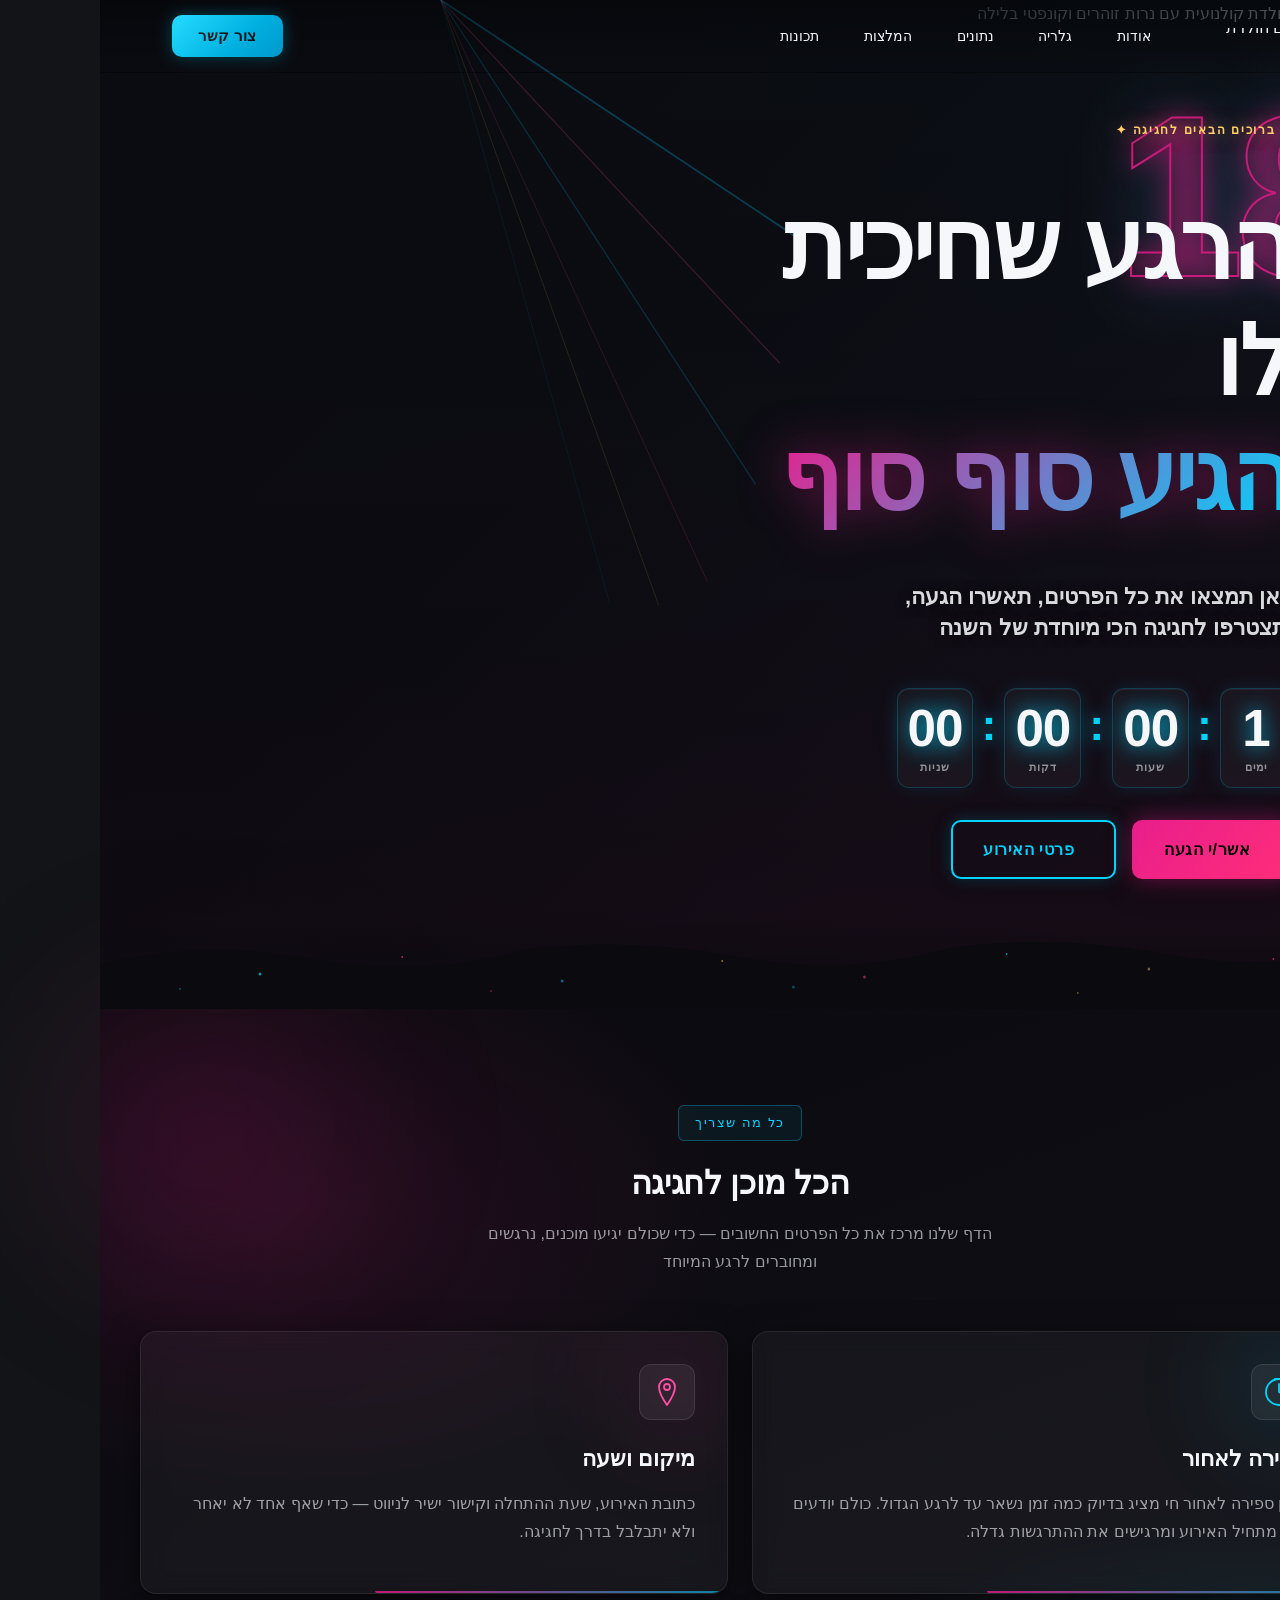
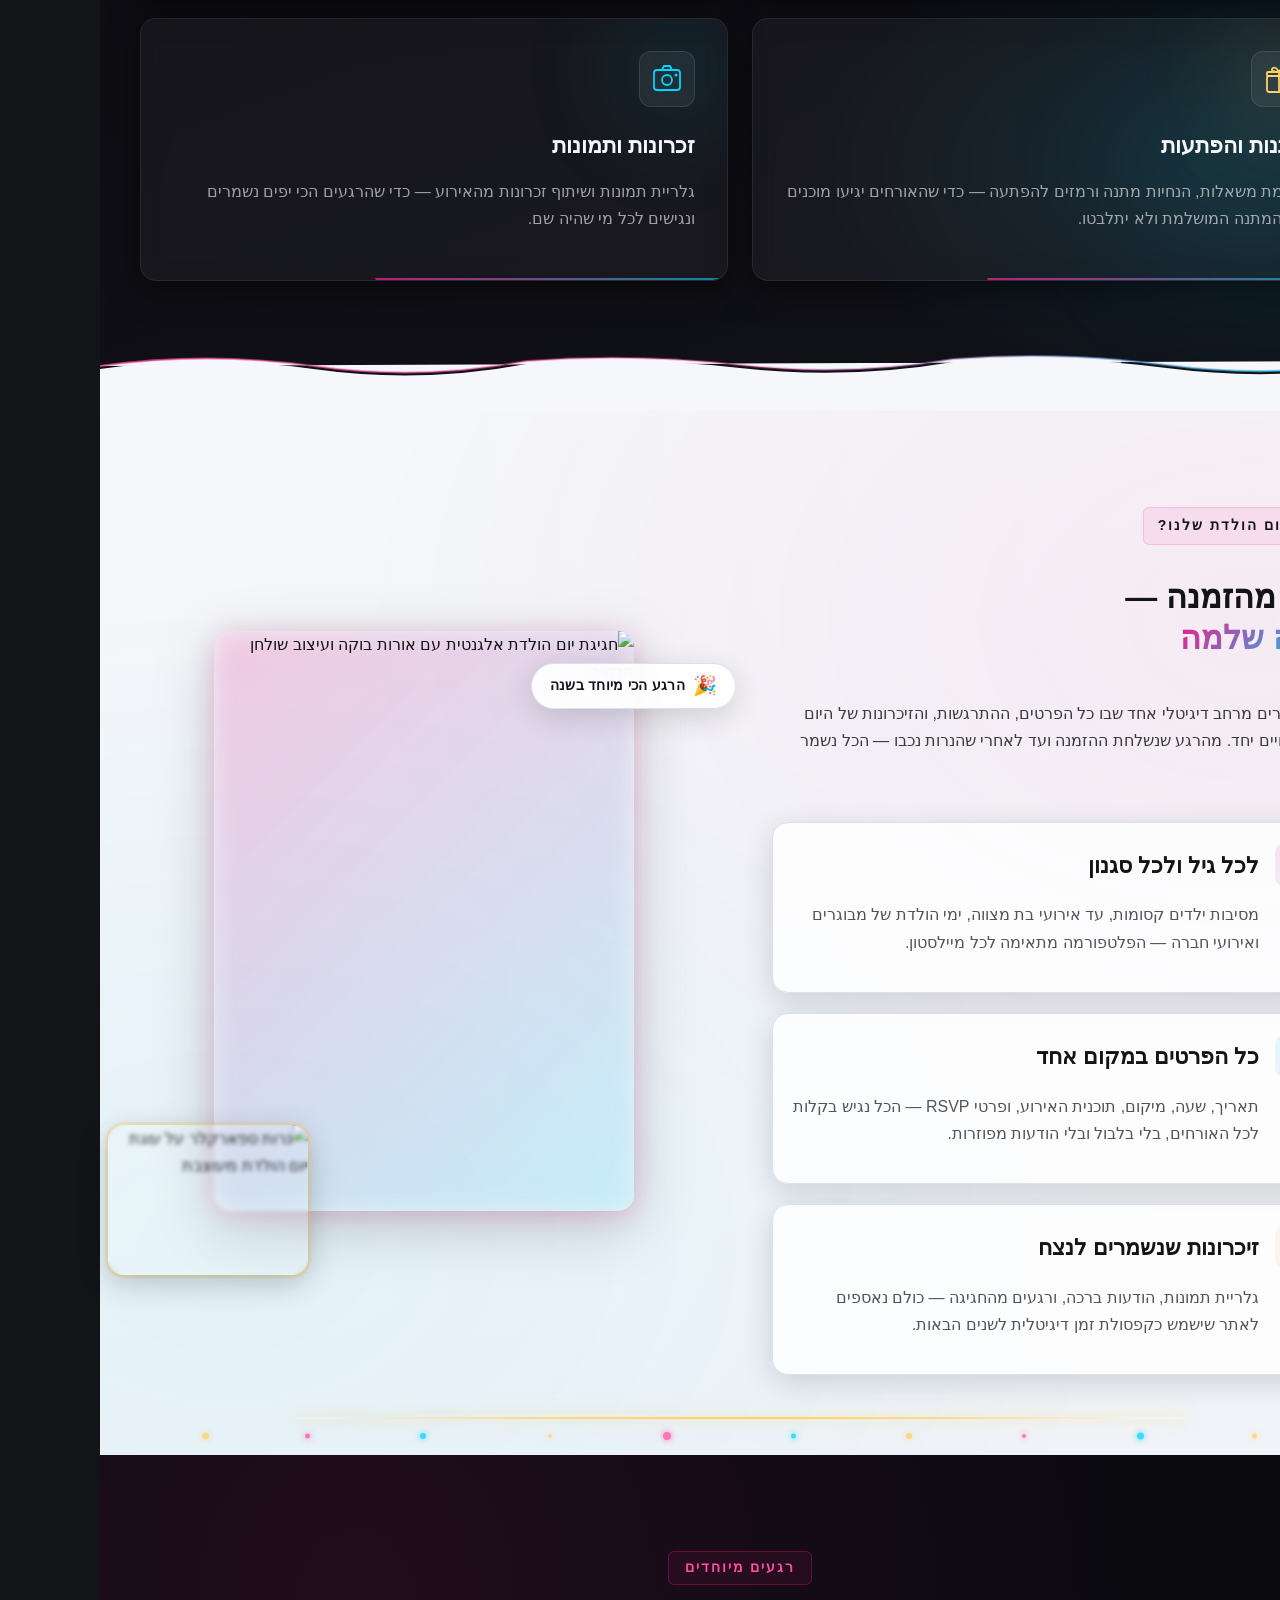
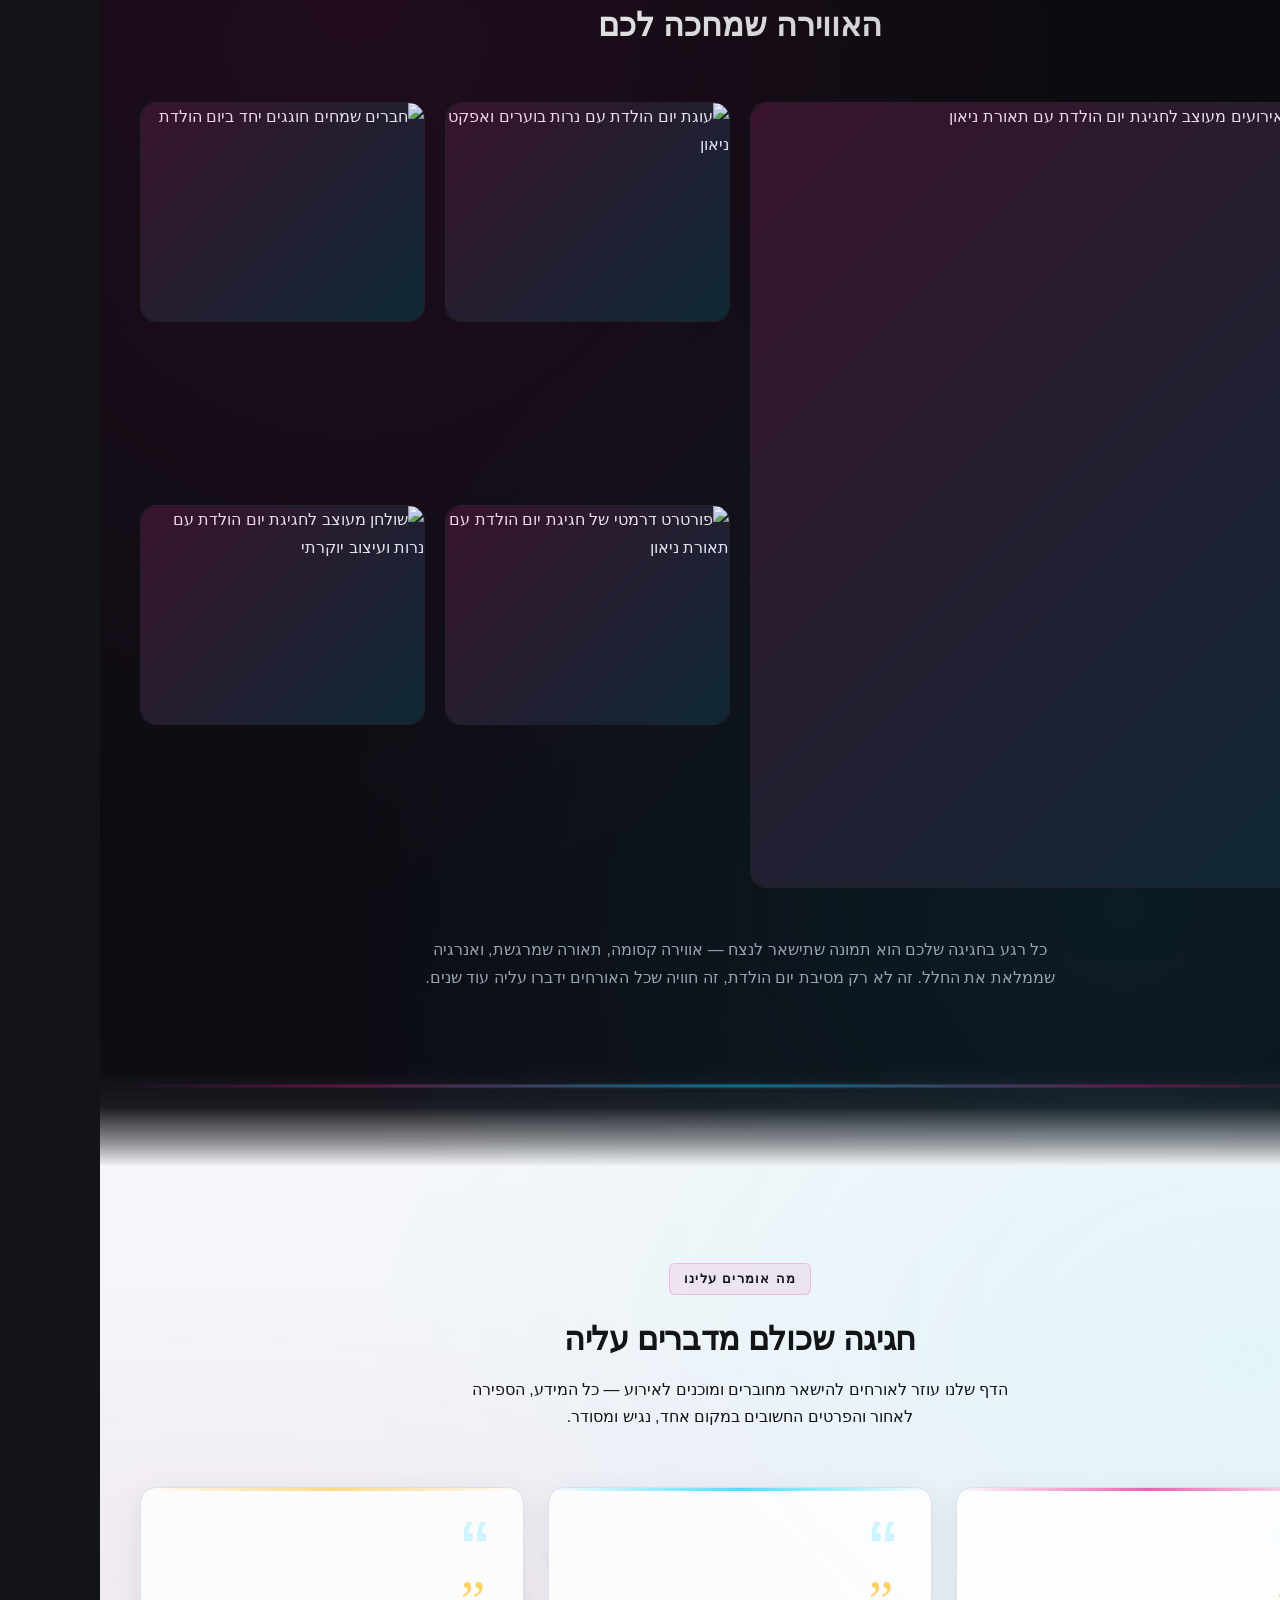
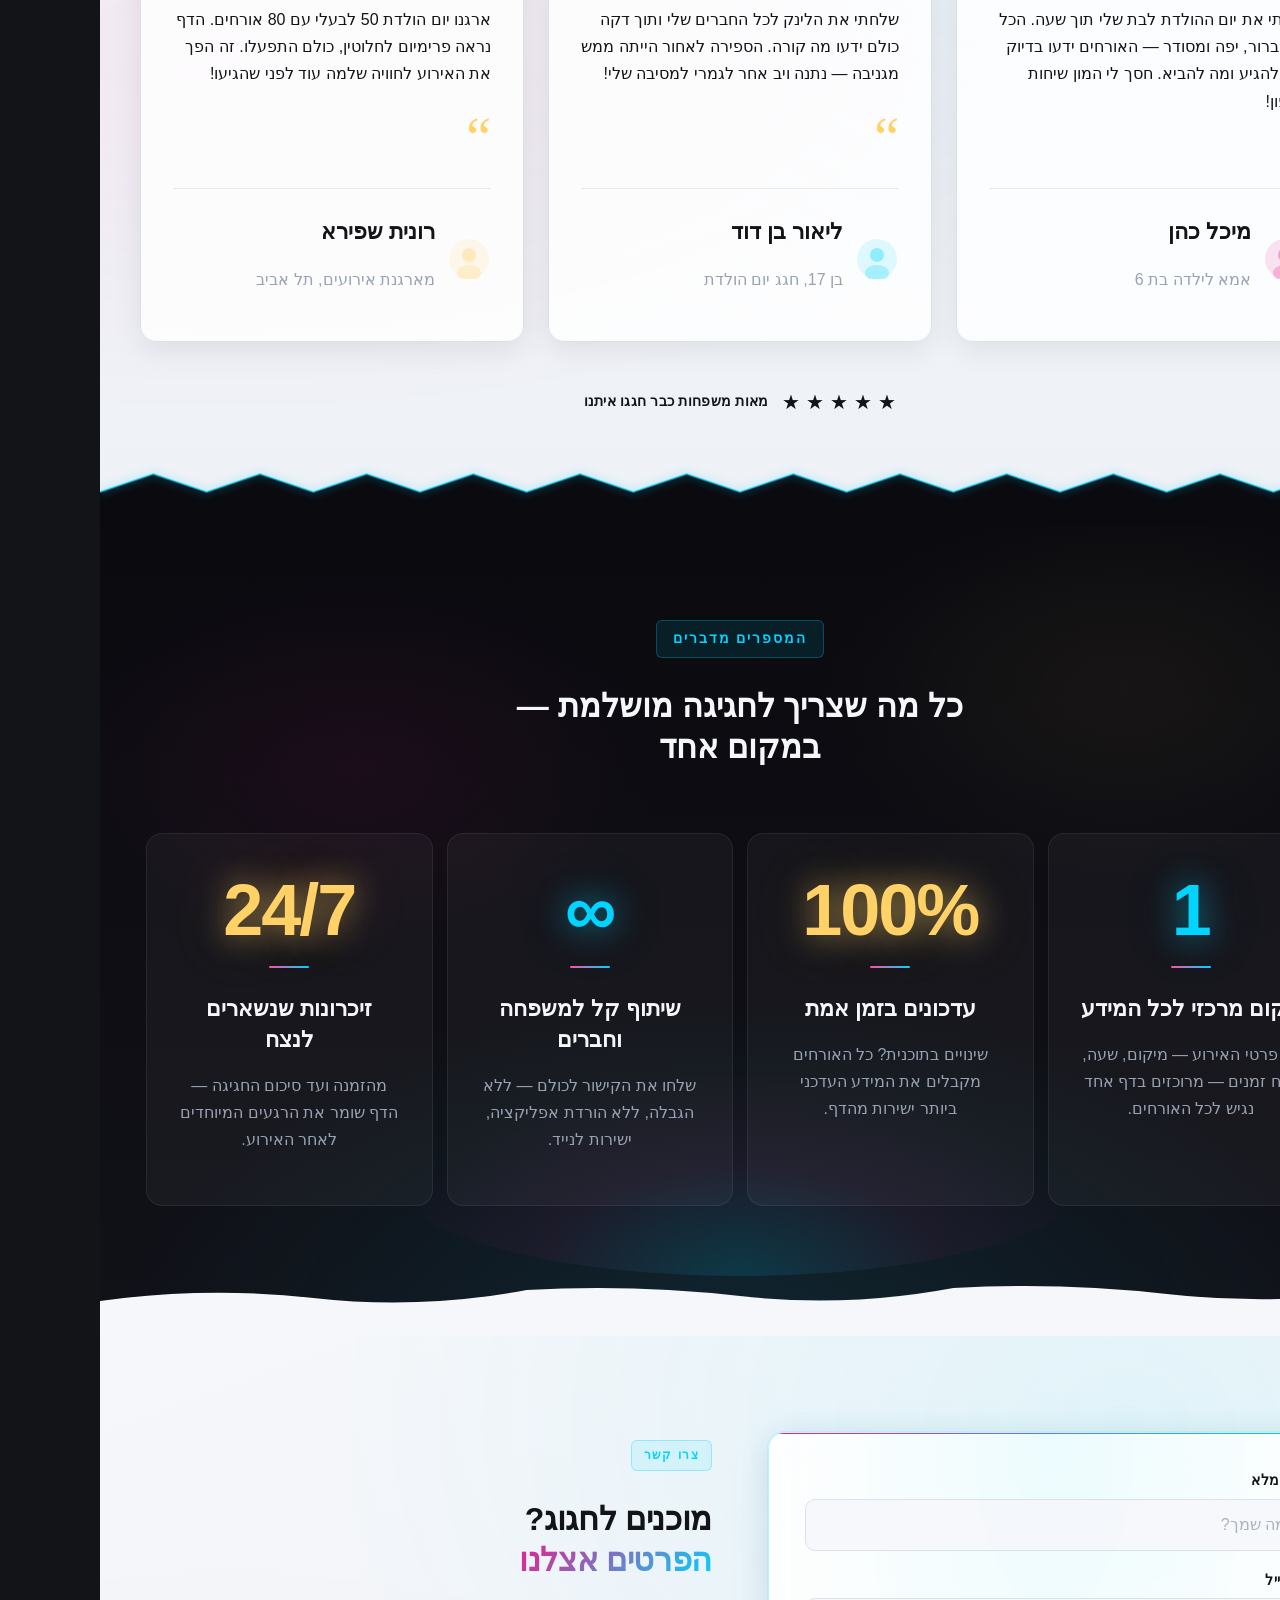
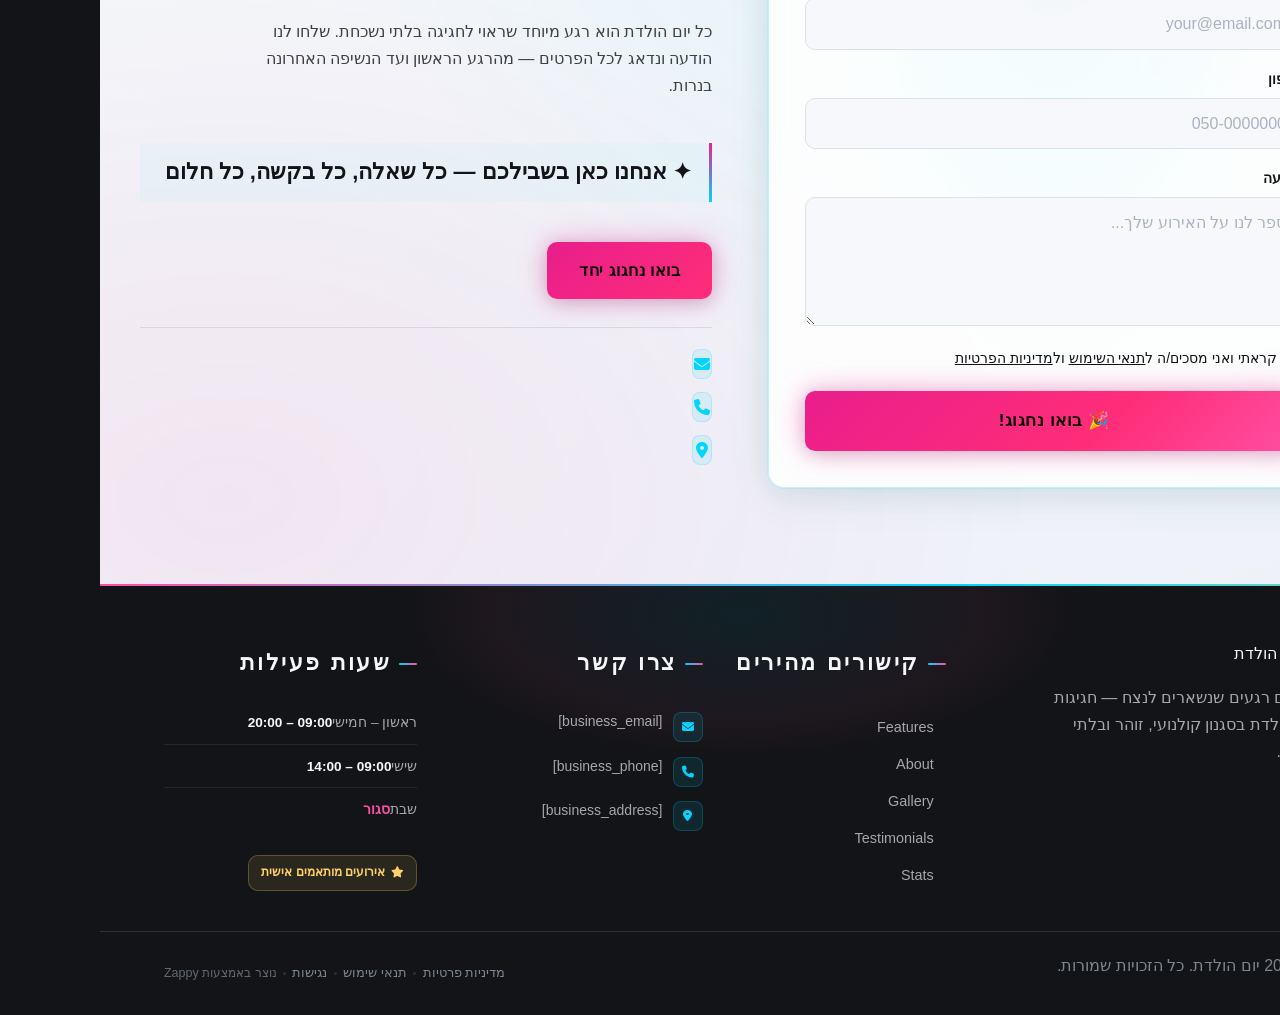
==== commit fc0bfe2a: "Incremental sync: 1 page(s) — update_text" ====
--- a/public/index.html
+++ b/public/index.html
@@ -1 +1 @@
-<!doctype html><html dir="rtl" lang="he"><head><meta charset="UTF-8"><meta content="width=device-width,initial-scale=1" name="viewport"><meta content="index, follow" name="robots"><title>birthday party event space — יום הולדת</title><meta content="A birthday celebration website intended to mark a special personal milestone. The site likely serves as a digital invitation, event hub, or memory showcase for " name="description"><meta content="birthday party event space, event space for birthday party, birthday party events, יום הולדת" name="keywords"><link href="/assets/favicon.ico" rel="icon" type="image/x-icon"><link href="/assets/favicon-16x16.png" rel="icon" type="image/png" sizes="16x16"><link href="/assets/favicon-32x32.png" rel="icon" type="image/png" sizes="32x32"><link href="/assets/favicon-48x48.png" rel="icon" type="image/png" sizes="48x48"><link href="/assets/favicon-192x192.png" rel="icon" type="image/png" sizes="192x192"><link href="/assets/favicon-512x512.png" rel="icon" type="image/png" sizes="512x512"><link href="/assets/apple-touch-icon.png" rel="apple-touch-icon"><script>!function(){"use strict";var t="c94938c0-49ba-4392-ab07-50aca0748e2d",e="https://api.zappy5.com/api/analytics/track",a=18e5,n=2592e6,o=!0,i=!0,r=!0;var s=function(){var e="zappy_visitor_"+t,a=null;try{if(a=localStorage.getItem(e)){var o=JSON.parse(a),i=Date.now();if(i-o.created<n)return o.lastSeen=i,localStorage.setItem(e,JSON.stringify(o)),o.id}}catch(t){console.warn("Zappy Analytics: LocalStorage not available")}var r="zv_"+Date.now()+"_"+Math.random().toString(36).substr(2,9);try{localStorage.setItem(e,JSON.stringify({id:r,created:Date.now(),lastSeen:Date.now()}))}catch(t){}return r}(),c=function(){var e="zappy_session_"+t,n=null;try{if(n=sessionStorage.getItem(e)){var o=JSON.parse(n),i=Date.now();if(i-o.timestamp<a)return o.timestamp=i,sessionStorage.setItem(e,JSON.stringify(o)),o.id}}catch(t){console.warn("Zappy Analytics: SessionStorage not available")}var r="zs_"+Date.now()+"_"+Math.random().toString(36).substr(2,9);try{sessionStorage.setItem(e,JSON.stringify({id:r,timestamp:Date.now()}))}catch(t){}return r}();function l(a,n){n=n||{};var o={website_id:t,event_type:a,page_path:window.location.pathname,referrer:document.referrer||"direct",visitor_id:s,session_id:c,metadata:n};if(navigator.sendBeacon){var i=new Blob([JSON.stringify(o)],{type:"application/json"});navigator.sendBeacon(e,i)}else fetch(e,{method:"POST",headers:{"Content-Type":"application/json"},body:JSON.stringify(o),keepalive:!0}).catch(function(t){console.warn("Zappy Analytics: Failed to track event",t)})}o&&l("pageview",{title:document.title,url:window.location.href}),i&&document.addEventListener("click",function(t){var e=t.target;if("BUTTON"===e.tagName||e.closest("button")){var a="BUTTON"===e.tagName?e:e.closest("button");l("click",{element:"button",text:a.textContent.trim().substring(0,100),id:a.id||null,class:a.className||null})}else if("A"===e.tagName||e.closest("a")){var n="A"===e.tagName?e:e.closest("a");l("navigation",{element:"link",text:n.textContent.trim().substring(0,100),href:n.href,external:n.hostname!==window.location.hostname})}},!0),r&&document.addEventListener("submit",function(t){var e=t.target;l("form_submit",{form_id:e.id||null,form_name:e.name||null,form_action:e.action||null,form_method:e.method||"GET"})},!0);var d=Date.now();window.addEventListener("beforeunload",function(){l("page_unload",{time_on_page:Math.floor((Date.now()-d)/1e3),page_path:window.location.pathname})}),window.zappyAnalytics={track:l,getVisitorId:function(){return s},getSessionId:function(){return c}}}()</script><meta content="birthday party event space — יום הולדת" property="og:title"><meta content="A birthday celebration website intended to mark a special personal milestone. The site likely serves as a digital invitation, event hub, or memory showcase for " property="og:description"><meta content="summary_large_image" name="twitter:card"><meta content="birthday party event space — יום הולדת" name="twitter:title"><meta content="A birthday celebration website intended to mark a special personal milestone. The site likely serves as a digital invitation, event hub, or memory showcase for " name="twitter:description"><meta content="website" property="og:type"><meta content="he_IL" property="og:locale"><link href="https://cdnjs.cloudflare.com/ajax/libs/font-awesome/6.4.0/css/all.min.css" rel="stylesheet"><style>.skip-link{position:absolute;top:0;left:0;transform:translateY(-200%);padding:12px 18px;background:var(--bg-dark,#1a1a1a);color:var(--text-light,#fff);font-weight:600;border-radius:0 0 8px 0;z-index:10000}.skip-link:focus{transform:none;outline:2px solid var(--ring,#fff);outline-offset:2px}:focus-visible{outline:2px solid var(--ring,currentColor);outline-offset:3px}</style><link href="/assets/favicon.ico" rel="icon" type="image/x-icon"><link href="/assets/favicon-16x16.png" rel="icon" type="image/png" sizes="16x16"><link href="/assets/favicon-32x32.png" rel="icon" type="image/png" sizes="32x32"><link href="/assets/favicon-48x48.png" rel="icon" type="image/png" sizes="48x48"><link href="/assets/favicon-192x192.png" rel="icon" type="image/png" sizes="192x192"><link href="/assets/favicon-512x512.png" rel="icon" type="image/png" sizes="512x512"><link href="/assets/apple-touch-icon.png" rel="apple-touch-icon"><link href="https://cdn.jsdelivr.net/npm/vanilla-cookieconsent@3/dist/cookieconsent.css" rel="stylesheet"><script src="https://cdn.jsdelivr.net/npm/vanilla-cookieconsent@3/dist/cookieconsent.umd.js"></script><script src="https://cdn.jsdelivr.net/gh/mickidum/acc_toolbar/acctoolbar/acctoolbar.min.js"></script><link href="/styles.css" rel="stylesheet"><style id="zappy-dropdown-submenu-styles">#navMenu li:has(.sub-menu),.nav-menu li:has(.sub-menu),.navbar li:has(.sub-menu),nav li:has(.sub-menu){position:relative}#navMenu .sub-menu,.nav-menu .sub-menu,.navbar .sub-menu,nav .sub-menu{display:block!important;position:absolute!important;top:100%;left:0;min-width:220px;background:#fff;border-radius:8px;box-shadow:0 8px 25px rgba(0,0,0,.15);padding:8px 0;opacity:0;visibility:hidden;transform:translateY(10px);transition:all .3s ease;z-index:1000;list-style:none;pointer-events:none}#navMenu li:hover>.sub-menu,.nav-menu li:hover>.sub-menu,.navbar li:hover>.sub-menu,nav li:hover>.sub-menu{opacity:1!important;visibility:visible!important;transform:translateY(0)!important;pointer-events:auto!important}.sub-menu li{list-style:none;margin:0;padding:0}.sub-menu a{display:block!important;padding:10px 16px!important;color:var(--text-dark,#333)!important;font-weight:500;text-decoration:none;white-space:nowrap;transition:background-color .2s}.sub-menu .zappy-nav-child>a{padding-left:28px!important;font-size:.9em!important;opacity:.85!important}[dir=rtl] .sub-menu .zappy-nav-child>a,html[lang=ar] .sub-menu .zappy-nav-child>a,html[lang=he] .sub-menu .zappy-nav-child>a{padding-left:10px!important;padding-right:28px!important}.sub-menu .zappy-nav-parent>a{font-weight:600!important}.sub-menu a:hover{background-color:#f5f5f5}[dir=rtl] .nav-menu .sub-menu,[dir=rtl] .navbar .sub-menu,[dir=rtl] nav .sub-menu,html[lang=ar] .nav-menu .sub-menu,html[lang=ar] .navbar .sub-menu,html[lang=ar] nav .sub-menu,html[lang=he] .nav-menu .sub-menu,html[lang=he] .navbar .sub-menu,html[lang=he] nav .sub-menu{left:auto!important;right:0!important}.sub-menu:empty,.sub-menu:not(:has(li)):not(:has(> a)),.sub-menu:not(:has(li:not(.zappy-hidden-menu-item))):not(:has(> a)){display:none!important;opacity:0!important;visibility:hidden!important;pointer-events:none!important}li:has(.menu-group-title):hover>.sub-menu{opacity:1!important;visibility:visible!important;transform:translateY(0)!important;pointer-events:auto!important}#navMenu>li>.menu-group-title,.nav-menu>li>.menu-group-title{display:inline-block;padding:.5rem 1rem;cursor:default;user-select:none}@media (max-width:768px){#navMenu .sub-menu,.nav-menu .sub-menu,.navbar .sub-menu,nav .sub-menu{position:static!important;transform:none!important;box-shadow:none!important;background:0 0!important;max-height:0;overflow:hidden;opacity:0;visibility:hidden;transition:max-height .3s ease,opacity .3s ease;padding:0!important;border-radius:0!important}#navMenu .sub-menu.mobile-expanded,.nav-menu .sub-menu.mobile-expanded,.navbar .sub-menu.mobile-expanded{max-height:none!important;overflow-y:visible!important;opacity:1!important;visibility:visible!important;padding:8px 0 8px 16px!important}[dir=rtl] .sub-menu.mobile-expanded,html[lang=he] .sub-menu.mobile-expanded{padding:8px 16px 8px 0!important}#navMenu li:hover>.sub-menu,.nav-menu li:hover>.sub-menu,.navbar li:hover>.sub-menu,nav li:hover>.sub-menu{opacity:0;visibility:hidden;pointer-events:none}#navMenu li>.sub-menu.mobile-expanded,.nav-menu li>.sub-menu.mobile-expanded,.navbar li>.sub-menu.mobile-expanded,nav li>.sub-menu.mobile-expanded{opacity:1!important;visibility:visible!important;pointer-events:auto!important}#navMenu li:has(.sub-menu),.nav-menu li:has(.sub-menu),.navbar li:has(.sub-menu),nav li:has(.sub-menu){display:flex!important;flex-wrap:wrap!important;align-items:center!important;position:relative!important;min-height:44px!important}#navMenu li:has(.sub-menu)>a,.nav-menu li:has(.sub-menu)>a,.navbar li:has(.sub-menu)>a,nav li:has(.sub-menu)>a{flex:1!important;min-width:0!important}#navMenu li:has(.sub-menu)>.menu-group-title,.nav-menu li:has(.sub-menu)>.menu-group-title,.navbar li:has(.sub-menu)>.menu-group-title,nav li:has(.sub-menu)>.menu-group-title{flex:1!important;min-width:0!important;padding:0!important;line-height:inherit!important}#navMenu li:has(.sub-menu)>.sub-menu,.nav-menu li:has(.sub-menu)>.sub-menu,.navbar li:has(.sub-menu)>.sub-menu,nav li:has(.sub-menu)>.sub-menu{flex-basis:100%!important;width:100%!important}#navMenu li:has(.sub-menu)>a [class*=arrow],#navMenu li:has(.sub-menu)>a [class*=chevron],.nav-menu li:has(.sub-menu)>a .fa-angle-down,.nav-menu li:has(.sub-menu)>a .fa-chevron-down,.nav-menu li:has(.sub-menu)>a [class*=arrow],.nav-menu li:has(.sub-menu)>a [class*=chevron],nav li:has(.sub-menu)>a [class*=arrow],nav li:has(.sub-menu)>a [class*=chevron]{display:none!important;visibility:hidden!important}.mobile-submenu-toggle{display:flex!important;align-items:center!important;justify-content:center!important;width:44px!important;height:auto!important;background:0 0!important;border:none!important;cursor:pointer!important;color:var(--text-light)!important;position:static!important;flex-shrink:0!important;align-self:stretch!important;z-index:2!important;padding:0!important;margin:0!important}.mobile-submenu-toggle::after{content:''!important;width:0!important;height:0!important;border-left:6px solid transparent!important;border-right:6px solid transparent!important;border-top:7px solid currentColor!important;transition:transform .3s ease!important}.mobile-submenu-toggle.expanded::after{transform:rotate(180deg)!important}.sub-menu a{padding:10px 0!important;display:block!important;color:var(--text-light)!important;white-space:normal!important}.sub-menu .zappy-nav-child>a{padding-left:28px!important;font-size:.9em!important;opacity:.85!important}[dir=rtl] .sub-menu .zappy-nav-child>a,html[lang=ar] .sub-menu .zappy-nav-child>a,html[lang=he] .sub-menu .zappy-nav-child>a{padding-left:0!important;padding-right:28px!important}.sub-menu .zappy-nav-parent>a{font-weight:600!important}#navMenu.active,.nav-menu.active{max-width:100vw!important;overflow-x:hidden!important;box-sizing:border-box!important}.navbar .sub-menu li a,.zappy-products-dropdown .sub-menu a,nav.navbar .sub-menu li a{color:var(--text-light)!important}}@media (min-width:769px){.mobile-submenu-toggle{display:none!important}}</style><style id="zappy-widget-visibility">html[dir=rtl] .whatsapp-float{right:20px!important;left:auto!important}html:not([dir]) .whatsapp-float,html[dir=ltr] .whatsapp-float{left:20px!important;right:auto!important}html[dir=rtl] #mic-access-tool-general-button,html[dir=rtl] #mic-init-access-tool #mic-access-tool-general-button,html[dir=rtl] #mic-init-access-tool .mic-access-tool-general-button,html[dir=rtl] ._access-icon,html[dir=rtl] .mic-access-tool-general-button{left:20px!important;right:auto!important}html:not([dir]) #mic-access-tool-general-button,html:not([dir]) #mic-init-access-tool #mic-access-tool-general-button,html:not([dir]) #mic-init-access-tool .mic-access-tool-general-button,html:not([dir]) ._access-icon,html:not([dir]) .mic-access-tool-general-button,html[dir=ltr] #mic-access-tool-general-button,html[dir=ltr] #mic-init-access-tool #mic-access-tool-general-button,html[dir=ltr] #mic-init-access-tool .mic-access-tool-general-button,html[dir=ltr] ._access-icon,html[dir=ltr] .mic-access-tool-general-button{right:20px!important;left:auto!important}@media (max-width:768px){.whatsapp-float{display:flex!important}}@media (min-width:769px){.whatsapp-float{display:flex!important}}@media (max-width:768px){#mic-access-tool-general-button,#mic-init-access-tool #mic-access-tool-general-button,#mic-init-access-tool .mic-access-tool-general-button,._access-icon,.mic-access-tool-general-button{display:flex!important;visibility:visible!important;opacity:1!important;pointer-events:auto!important}#mic-access-tool-box.opened-mic-access-tool,#mic-init-access-tool #mic-access-tool-box.opened-mic-access-tool,.mic-access-tool-box.opened-mic-access-tool{visibility:visible!important;opacity:1!important;pointer-events:auto!important}}@media (min-width:769px){#mic-access-tool-general-button,#mic-init-access-tool #mic-access-tool-general-button,#mic-init-access-tool .mic-access-tool-general-button,._access-icon,.mic-access-tool-general-button{display:flex!important;visibility:visible!important;opacity:1!important;pointer-events:auto!important}#mic-access-tool-box.opened-mic-access-tool,#mic-init-access-tool #mic-access-tool-box.opened-mic-access-tool,.mic-access-tool-box.opened-mic-access-tool{visibility:visible!important;opacity:1!important;pointer-events:auto!important}}</style></head><body><a href="#main" class="skip-link">דלג לתוכן הראשי</a><nav class="navbar" dir="rtl"><button class="mobile-toggle" aria-label="Menu" id="mobileToggle"><svg viewBox="0 0 24 24" fill="none" height="24" width="24" class="hamburger-icon"><path d="M3 12h18M3 6h18M3 18h18" stroke="currentColor" stroke-width="2" stroke-linecap="round"></path></svg> <svg viewBox="0 0 24 24" fill="none" height="24" width="24" class="close-icon" style="display:none"><path d="M18 6L6 18M6 6l12 12" stroke="currentColor" stroke-width="2" stroke-linecap="round"></path></svg></button> <button class="phone-header-btn" aria-label="Call" data-phone="[business_phone]"><svg viewBox="0 0 24 24" fill="currentColor" height="20" width="20"><path d="M22 16.92v3a2 2 0 0 1-2.18 2 19.79 19.79 0 0 1-8.63-3.07 19.5 19.5 0 0 1-6-6 19.79 19.79 0 0 1-3.07-8.67A2 2 0 0 1 4.11 2h3a2 2 0 0 1 2 1.72 12.84 12.84 0 0 0 .7 2.81 2 2 0 0 1-.45 2.11L8.09 9.91a16 16 0 0 0 6 6l1.27-1.27a2 2 0 0 1 2.11-.45 12.84 12.84 0 0 0 2.81.7A2 2 0 0 1 22 16.92z"></path></svg></button><div class="nav-container"><div class="nav-right-group"><div class="nav-brand"><a href="/" class="logo-link"><img alt="יום הולדת" src="/assets/site-----image-1.webp" class="logo"></a></div><ul class="nav-menu" id="navMenu"><li><a href="#about">אודות</a></li><li><a href="#gallery">גלריה</a></li><li><a href="#stats">נתונים</a></li><li><a href="#testimonials">המלצות</a></li><li><a href="#index-features-section">תכונות</a></li></ul></div><div class="nav-cta-container"><a href="#contact" class="nav-cta-btn">צור קשר</a></div></div></nav><script>window.addEventListener("load",function(){const e=document.querySelector(".navbar, nav, header");if(!e)return void console.log("[Navbar] Navbar element not found");let t=document.getElementById("mobileToggle")||document.querySelector(".mobile-toggle")||document.querySelector(".hamburger")||document.querySelector(".hamburger-menu")||document.querySelector(".menu-toggle")||document.querySelector(".burger-menu")||document.querySelector('[aria-label="Menu"]')||document.querySelector('[aria-label="תפריט"]');const n=document.querySelector(".phone-header-btn"),o=window.getComputedStyle(e);let r=o.backgroundColor;if(console.log("[Navbar] Initial navbar background:",r),"transparent"===r||"rgba(0, 0, 0, 0)"===r||r.startsWith("rgba")&&r.includes(", 0)")){const e=o.backgroundImage;if(e&&"none"!==e)console.log("[Navbar] Navbar has background image/gradient, using dark text"),r="rgb(240, 240, 240)";else{const e=window.getComputedStyle(document.body).backgroundColor;console.log("[Navbar] Navbar transparent, using body background:",e),r=e}}const a=r.match(/\d+/g);if(a&&a.length>=3){const e=(.299*parseInt(a[0])+.587*parseInt(a[1])+.114*parseInt(a[2]))/255;console.log("[Navbar] Mobile button colors preserved from Claude CSS (luminance:",e.toFixed(2)+")");const o=document.createElement("style");o.id="zappy-mobile-nav-fix";document.documentElement.lang;document.documentElement.dir,o.textContent='\n        /* Hide mobile buttons on desktop, show only on mobile */\n        @media (min-width: 769px) {\n          .mobile-toggle,\n          .phone-header-btn {\n            display: none !important;\n          }\n        }\n        \n        /* Show and position mobile buttons correctly on mobile */\n        @media (max-width: 768px) {\n          .navbar,\n          nav.navbar {\n            min-height: 70px !important;\n          }\n\n          .mobile-toggle,\n          .phone-header-btn {\n            position: absolute !important;\n            top: 0 !important;\n            bottom: 0 !important;\n            margin-top: auto !important;\n            margin-bottom: auto !important;\n            transform: none !important;\n            z-index: 1001 !important;\n            display: flex !important;\n            align-items: center !important;\n            justify-content: center !important;\n            width: 36px !important;\n            height: 36px !important;\n            border-radius: 50% !important;\n            border: none !important;\n            cursor: pointer !important;\n            padding: 6px !important;\n            background: none !important;\n            color: var(--nav-text, var(--text-light)) !important;\n            touch-action: manipulation !important;\n            -webkit-tap-highlight-color: transparent !important;\n          }\n\n          html[data-zappy-site-type="ecommerce"] .phone-header-btn,\n          body[data-zappy-site-type="ecommerce"] .phone-header-btn,\n          html[data-zappy-site-type="ecommerce"] header .phone-header-btn,\n          html[data-zappy-site-type="ecommerce"] nav .phone-header-btn {\n            display: none !important;\n            visibility: hidden !important;\n            width: 0 !important;\n            height: 0 !important;\n            min-width: 0 !important;\n            overflow: hidden !important;\n          }\n          \n          /* LTR positioning (default): hamburger LEFT, phone RIGHT */\n          html:not([dir="rtl"]):not([lang="he"]):not([lang="ar"]) .mobile-toggle,\n          html[dir="ltr"] .mobile-toggle {\n            left: 12px !important;\n            right: auto !important;\n          }\n          html:not([dir="rtl"]):not([lang="he"]):not([lang="ar"]) .phone-header-btn,\n          html[dir="ltr"] .phone-header-btn {\n            right: 12px !important;\n            left: auto !important;\n          }\n          \n          /* RTL positioning: hamburger RIGHT, phone LEFT */\n          html[dir="rtl"] .mobile-toggle,\n          html[lang="he"] .mobile-toggle,\n          html[lang="ar"] .mobile-toggle {\n            right: 12px !important;\n            left: auto !important;\n          }\n          html[dir="rtl"] .phone-header-btn,\n          html[lang="he"] .phone-header-btn,\n          html[lang="ar"] .phone-header-btn {\n            left: 12px !important;\n            right: auto !important;\n          }\n          \n          /* CRITICAL: Ensure nav-container has min-height on mobile */\n          /* All children are positioned absolutely/fixed on mobile, so height:auto collapses to 0 */\n          .nav-container {\n            min-height: 70px !important;\n            position: relative !important;\n          }\n          \n          /* Ensure SVG icons are properly sized and inherit color */\n          .mobile-toggle svg,\n          .phone-header-btn svg {\n            width: 24px !important;\n            height: 24px !important;\n            /* Don\'t force display - let JavaScript control hamburger/close toggle */\n          }\n          \n          /* Reset nav-cta-container on mobile - remove desktop box-shadow/padding */\n          /* that creates a visible ghost box when CTA button is hidden */\n          .nav-cta-container {\n            box-shadow: none !important;\n            padding: 0 !important;\n          }\n          \n          /* Hide nav-cta-container entirely on mobile when there\'s no lang-switcher */\n          /* (only the CTA button is inside, and it\'s hidden on mobile) */\n          .nav-cta-container:not(:has(.lang-switcher)) {\n            display: none !important;\n          }\n          \n          /* CRITICAL: Prevent hero image fade gradient from bleeding over headline text */\n          /* The .image-fade-gradient has bottom: -30px (extends below parent) */\n          /* On mobile stacked layout, this overlaps the h1 text below the image */\n          .hero-image-column {\n            overflow: hidden !important;\n          }\n          .image-fade-gradient {\n            bottom: 0 !important;\n          }\n          \n          /* Hide desktop language switcher on mobile - hamburger menu handles it */\n          /* High specificity to override stored CSS */\n          .lang-switcher,\n          .nav-cta-container .lang-switcher,\n          .nav-container .lang-switcher,\n          .navbar .lang-switcher,\n          .navbar .nav-cta-container .lang-switcher {\n            display: none !important;\n          }\n        }\n      ';const r=document.getElementById("zappy-mobile-nav-fix");r&&r.remove(),document.head.appendChild(o),console.log("[Navbar] Critical CSS injected for mobile nav positioning");const i=window.innerWidth<=768;if(t){const e=t.querySelector(".hamburger-icon"),n=t.querySelector(".close-icon");e&&(e.style.setProperty("width","24px","important"),e.style.setProperty("height","24px","important"),e.style.setProperty("display","block","important")),n&&(n.style.setProperty("width","24px","important"),n.style.setProperty("height","24px","important"),n.style.setProperty("display","none","important")),i?(t.style.setProperty("position","absolute","important"),t.style.setProperty("top","0","important"),t.style.setProperty("bottom","0","important"),t.style.setProperty("margin-top","auto","important"),t.style.setProperty("margin-bottom","auto","important"),t.style.setProperty("transform","none","important"),t.style.setProperty("z-index","1001","important"),t.style.removeProperty("left"),t.style.removeProperty("right"),console.log("[Navbar] Mobile toggle positioning applied (mobile viewport)")):(t.style.removeProperty("position"),t.style.removeProperty("top"),t.style.removeProperty("transform"),t.style.removeProperty("z-index"),t.style.removeProperty("left"),t.style.removeProperty("right"),console.log("[Navbar] Desktop viewport - cleared mobile toggle inline positioning"))}if(n){const e=n.querySelector("svg");e&&(e.style.width="24px",e.style.height="24px",e.setAttribute("width","24"),e.setAttribute("height","24")),i?(n.style.setProperty("position","absolute","important"),n.style.setProperty("top","0","important"),n.style.setProperty("bottom","0","important"),n.style.setProperty("margin-top","auto","important"),n.style.setProperty("margin-bottom","auto","important"),n.style.setProperty("transform","none","important"),n.style.setProperty("z-index","1001","important"),n.style.removeProperty("left"),n.style.removeProperty("right"),console.log("[Navbar] Phone button positioning applied (mobile viewport)")):(n.style.removeProperty("position"),n.style.removeProperty("top"),n.style.removeProperty("transform"),n.style.removeProperty("z-index"),n.style.removeProperty("left"),n.style.removeProperty("right"),console.log("[Navbar] Desktop viewport - cleared phone button inline positioning"))}}else console.log("[Navbar] Could not parse background color:",r);t=document.getElementById("mobileToggle")||document.querySelector(".mobile-toggle")||document.querySelector(".hamburger")||document.querySelector(".hamburger-menu")||document.querySelector(".menu-toggle")||document.querySelector(".burger-menu")||document.querySelector('[aria-label="Menu"]')||document.querySelector('[aria-label="תפריט"]');const i=document.getElementById("navMenu")||document.querySelector(".nav-menu")||document.querySelector(".nav-links")||document.querySelector("nav ul:not(.submenu)");if(!t||!i)return void console.log("[Navbar] Mobile toggle or menu not found:",{toggle:!!t,menu:!!i});i.id||(i.id="navMenu"),console.log("[Navbar] Initializing mobile menu...");const l=t.cloneNode(!0);t.parentNode.replaceChild(l,t);var s=0;function p(e){var t=Date.now();t-s<300||(s=t,function(e){e.preventDefault(),e.stopPropagation();const t=l.querySelector(".hamburger-icon"),n=l.querySelector(".close-icon");i.classList.contains("active")?(i.classList.remove("active"),t&&t.style.setProperty("display","block","important"),n&&n.style.setProperty("display","none","important"),document.body.style.overflow="",console.log("[Navbar] Menu closed")):(i.classList.add("active"),t&&t.style.setProperty("display","none","important"),n&&n.style.setProperty("display","block","important"),document.body.style.overflow="hidden",console.log("[Navbar] Menu opened"))}(e))}l.addEventListener("click",p),l.addEventListener("touchend",p),i.querySelectorAll("a").forEach(function(e){e.addEventListener("click",function(){if("#"===this.getAttribute("href"))return;const e=l.querySelector(".hamburger-icon"),t=l.querySelector(".close-icon");i.classList.remove("active"),e&&e.style.setProperty("display","block","important"),t&&t.style.setProperty("display","none","important"),document.body.style.overflow="",console.log("[Navbar] Menu closed (link clicked)")})});var m=i.querySelectorAll(".dropdown-toggle");m.forEach(function(e){e.addEventListener("click",function(e){e.preventDefault(),e.stopPropagation();var t=this.closest(".nav-dropdown");t&&(t.parentNode.querySelectorAll(".nav-dropdown.open").forEach(function(e){e!==t&&e.classList.remove("open")}),t.classList.toggle("open"),console.log("[Navbar] Dropdown toggled:",t.classList.contains("open")?"open":"closed"))})}),document.addEventListener("click",function(e){e.target.closest(".nav-dropdown")||document.querySelectorAll(".nav-dropdown.open").forEach(function(e){e.classList.remove("open")})}),console.log("[Navbar] Dropdown handlers initialized for "+m.length+" dropdowns"),n&&n.addEventListener("click",function(){const e=document.querySelectorAll('a[href^="tel:"]'),t=e.length>0?e[0].getAttribute("href").replace("tel:",""):"[business_phone]";window.location.href="tel:"+t,console.log("[Navbar] Phone button clicked")}),console.log("[Navbar] Mobile menu initialized successfully")})</script><main id="main"><section class="index-hero-section" data-band-index="0" data-layout-spec="בית-hero" dir="rtl" id="zappy-section-0" data-hero-type="fullscreen-scrim"><div class="index-hero-bg"><img alt="מסיבת יום הולדת קולנועית עם נרות זוהרים וקונפטי בלילה" src="/assets/site-index-hero-image-1.webp" data-context="Cinematic birthday party scene at night: glowing birthday candles on a dark elegant cake, soft colorful confetti floating in the air, neon cyan and magenta bokeh lights in the background, premium party atmosphere, dark moody photography, electric glow effects, ultra-realistic, wide angle, high contrast lighting" data-placeholder="index-hero-image-1" height="700" loading="eager" width="1200" data-hero-bg="true" fetchpriority="high"></div><div class="index-hero-scrim" aria-hidden="true"></div><svg viewBox="0 0 600 500" aria-hidden="true" xmlns="http://www.w3.org/2000/svg" fill="none" class="index-hero-laser-beams" data-no-icon-edit="true" preserveAspectRatio="xMaxYMin slice"><line stroke="#00D4FF" stroke-width="1.5" x1="300" x2="600" y1="0" y2="200" opacity="0.25"></line><line stroke="#FF4FA3" stroke-width="1" x1="300" x2="580" y1="0" y2="300" opacity="0.2"></line><line stroke="#00D4FF" stroke-width="1" x1="300" x2="560" y1="0" y2="400" opacity="0.18"></line><line stroke="#FF4FA3" stroke-width="0.8" x1="300" x2="520" y1="0" y2="480" opacity="0.15"></line><line stroke="#FFD166" stroke-width="0.8" x1="300" x2="480" y1="0" y2="500" opacity="0.12"></line><line stroke="#00D4FF" stroke-width="0.6" x1="300" x2="440" y1="0" y2="500" opacity="0.1"></line></svg><div class="index-hero-neon-number" aria-hidden="true">18</div><div class="index-hero-container"><div class="index-hero-content"><span class="index-hero-eyebrow">✦ ברוכים הבאים לחגיגה ✦</span><h1 class="index-hero-h1">הרגע שחיכית לו<br><span class="index-hero-h1-accent">הגיע סוף סוף</span></h1><h3 class="index-hero-subtitle">כאן תמצאו את כל הפרטים, תאשרו הגעה,<br class="index-hero-br">ותצטרפו לחגיגה הכי מיוחדת של השנה</h3><div class="index-hero-countdown" aria-label="ספירה לאחור ליום ההולדת"><div class="index-hero-countdown-item"><span class="index-hero-countdown-num" id="hero-days">00</span> <span class="index-hero-countdown-label">ימים</span></div><div class="index-hero-countdown-sep" aria-hidden="true">:</div><div class="index-hero-countdown-item"><span class="index-hero-countdown-num" id="hero-hours">00</span> <span class="index-hero-countdown-label">שעות</span></div><div class="index-hero-countdown-sep" aria-hidden="true">:</div><div class="index-hero-countdown-item"><span class="index-hero-countdown-num" id="hero-mins">00</span> <span class="index-hero-countdown-label">דקות</span></div><div class="index-hero-countdown-sep" aria-hidden="true">:</div><div class="index-hero-countdown-item"><span class="index-hero-countdown-num" id="hero-secs">00</span> <span class="index-hero-countdown-label">שניות</span></div></div><div class="index-hero-ctas"><a href="#rsvp" class="index-hero-btn-primary"><i class="fa-solid fa-party-horn" aria-hidden="true"></i> אשר/י הגעה </a><a href="#details" class="index-hero-btn-secondary"><i class="fa-solid fa-calendar-star" aria-hidden="true"></i> פרטי האירוע</a></div></div></div><div class="index-hero-divider-wrapper"><svg viewBox="0 0 1440 90" aria-hidden="true" xmlns="http://www.w3.org/2000/svg" data-no-icon-edit="true" preserveAspectRatio="none"><defs><linearGradient id="heroFadeGrad" x1="0" x2="0" y1="0" y2="1"><stop offset="0%" stop-color="#0A0A0F" stop-opacity="0"></stop><stop offset="100%" stop-color="#0A0A0F" stop-opacity="1"></stop></linearGradient></defs><path d="M0,90 L0,45 Q120,20 240,40 T480,30 Q600,18 720,38 T960,28 Q1080,15 1200,35 T1440,25 L1440,90 Z" fill="#0A0A0F"></path><rect height="90" width="1440" x="0" y="0" fill="url(#heroFadeGrad)"></rect><circle cx="180" cy="55" r="1.5" fill="#00D4FF" opacity="0.7"></circle><circle cx="340" cy="38" r="1" fill="#FF4FA3" opacity="0.6"></circle><circle cx="520" cy="62" r="1.5" fill="#00D4FF" opacity="0.5"></circle><circle cx="700" cy="42" r="1" fill="#FFD166" opacity="0.55"></circle><circle cx="860" cy="58" r="1.5" fill="#FF4FA3" opacity="0.5"></circle><circle cx="1020" cy="35" r="1" fill="#00D4FF" opacity="0.65"></circle><circle cx="1180" cy="50" r="1.5" fill="#FFD166" opacity="0.45"></circle><circle cx="1320" cy="40" r="1" fill="#FF4FA3" opacity="0.6"></circle><circle cx="90" cy="70" r="1" fill="#00D4FF" opacity="0.4"></circle><circle cx="440" cy="72" r="1" fill="#FF4FA3" opacity="0.4"></circle><circle cx="780" cy="68" r="1.5" fill="#00D4FF" opacity="0.35"></circle><circle cx="1100" cy="74" r="1" fill="#FFD166" opacity="0.4"></circle></svg></div></section><section class="index-features-section" data-band-index="1" data-layout-spec="בית-features" dir="rtl" id="zappy-section-1"><div class="index-features-section__orb index-features-section__orb--magenta" aria-hidden="true" id="zappy-section-2"></div><div class="index-features-section__orb index-features-section__orb--cyan" aria-hidden="true" id="zappy-section-3"></div><div class="index-features-section__container" id="zappy-section-4"><div class="index-features-section__header" id="zappy-section-5"><span class="index-features-section__eyebrow">כל מה שצריך</span><h2 class="index-features-section__title">הכל מוכן לחגיגה</h2><p class="index-features-section__subtitle">הדף שלנו מרכז את כל הפרטים החשובים — כדי שכולם יגיעו מוכנים, נרגשים ומחוברים לרגע המיוחד</p></div><div class="index-features-section__grid" id="zappy-section-6"><article class="index-features-section__card" id="zappy-section-7"><div class="index-features-section__card-glow index-features-section__card-glow--cyan" aria-hidden="true" id="zappy-section-8"></div><div class="index-features-section__icon-wrap" id="zappy-section-9"><svg viewBox="0 0 32 32" aria-hidden="true" xmlns="http://www.w3.org/2000/svg" fill="none" height="32" width="32" data-element-type="icon" data-icon-type="svg" class="index-features-section__icon"><circle cx="16" cy="16" r="13" stroke="currentColor" stroke-width="1.8"></circle><polyline points="16,8 16,16 21,19" stroke="currentColor" stroke-width="1.8" stroke-linecap="round" stroke-linejoin="round"></polyline><line stroke="currentColor" stroke-width="1.8" x1="12" x2="20" y1="3" y2="3" stroke-linecap="round"></line></svg></div><div class="index-features-section__card-content" id="zappy-section-10"><h3 class="index-features-section__card-title">ספירה לאחור</h3><p class="index-features-section__card-text">שעון ספירה לאחור חי מציג בדיוק כמה זמן נשאר עד לרגע הגדול. כולם יודעים מתי מתחיל האירוע ומרגישים את ההתרגשות גדלה.</p></div><div class="index-features-section__card-border" aria-hidden="true" id="zappy-section-11"></div></article><article class="index-features-section__card" id="zappy-section-12"><div class="index-features-section__card-glow index-features-section__card-glow--magenta" aria-hidden="true" id="zappy-section-13"></div><div class="index-features-section__icon-wrap" id="zappy-section-14"><svg viewBox="0 0 32 32" aria-hidden="true" xmlns="http://www.w3.org/2000/svg" fill="none" height="32" width="32" data-element-type="icon" data-icon-type="svg" class="index-features-section__icon"><path d="M16 3C11.582 3 8 6.582 8 11c0 6.627 8 18 8 18s8-11.373 8-18c0-4.418-3.582-8-8-8z" stroke="currentColor" stroke-width="1.8" stroke-linejoin="round"></path><circle cx="16" cy="11" r="3" stroke="currentColor" stroke-width="1.8"></circle></svg></div><div class="index-features-section__card-content" id="zappy-section-15"><h3 class="index-features-section__card-title">מיקום ושעה</h3><p class="index-features-section__card-text">כתובת האירוע, שעת ההתחלה וקישור ישיר לניווט — כדי שאף אחד לא יאחר ולא יתבלבל בדרך לחגיגה.</p></div><div class="index-features-section__card-border" aria-hidden="true" id="zappy-section-16"></div></article><article class="index-features-section__card" id="zappy-section-17"><div class="index-features-section__card-glow index-features-section__card-glow--gold" aria-hidden="true" id="zappy-section-18"></div><div class="index-features-section__icon-wrap" id="zappy-section-19"><svg viewBox="0 0 32 32" aria-hidden="true" xmlns="http://www.w3.org/2000/svg" fill="none" height="32" width="32" data-element-type="icon" data-icon-type="svg" class="index-features-section__icon"><rect height="16" width="24" x="4" y="13" rx="2" stroke="currentColor" stroke-width="1.8"></rect><rect height="4" width="24" x="4" y="9" rx="1" stroke="currentColor" stroke-width="1.8"></rect><path d="M16 9V29" stroke="currentColor" stroke-width="1.8" stroke-linecap="round"></path><path d="M16 9C16 9 13 3 10 5s0 4 6 4" stroke="currentColor" stroke-width="1.8" stroke-linecap="round" stroke-linejoin="round"></path><path d="M16 9C16 9 19 3 22 5s0 4-6 4" stroke="currentColor" stroke-width="1.8" stroke-linecap="round" stroke-linejoin="round"></path></svg></div><div class="index-features-section__card-content" id="zappy-section-20"><h3 class="index-features-section__card-title">מתנות והפתעות</h3><p class="index-features-section__card-text">רשימת משאלות, הנחיות מתנה ורמזים להפתעה — כדי שהאורחים יגיעו מוכנים עם המתנה המושלמת ולא יתלבטו.</p></div><div class="index-features-section__card-border" aria-hidden="true" id="zappy-section-21"></div></article><article class="index-features-section__card" id="zappy-section-22"><div class="index-features-section__card-glow index-features-section__card-glow--cyan" aria-hidden="true" id="zappy-section-23"></div><div class="index-features-section__icon-wrap" id="zappy-section-24"><svg viewBox="0 0 32 32" aria-hidden="true" xmlns="http://www.w3.org/2000/svg" fill="none" height="32" width="32" data-element-type="icon" data-icon-type="svg" class="index-features-section__icon"><rect height="20" width="26" x="3" y="7" rx="3" stroke="currentColor" stroke-width="1.8"></rect><circle cx="16" cy="17" r="5" stroke="currentColor" stroke-width="1.8"></circle><path d="M11 7l2-4h6l2 4" stroke="currentColor" stroke-width="1.8" stroke-linecap="round" stroke-linejoin="round"></path><circle cx="25" cy="12" r="1.5" fill="currentColor"></circle></svg></div><div class="index-features-section__card-content" id="zappy-section-25"><h3 class="index-features-section__card-title">זכרונות ותמונות</h3><p class="index-features-section__card-text">גלריית תמונות ושיתוף זכרונות מהאירוע — כדי שהרגעים הכי יפים נשמרים ונגישים לכל מי שהיה שם.</p></div><div class="index-features-section__card-border" aria-hidden="true" id="zappy-section-26"></div></article></div></div><div class="index-features-section__divider-wrapper" id="zappy-section-27"><svg viewBox="0 0 1200 90" aria-hidden="true" xmlns="http://www.w3.org/2000/svg" data-no-icon-edit="true" preserveAspectRatio="none"><defs><linearGradient id="wave-stroke-grad" x1="0%" x2="100%" y1="0%" y2="0%"><stop offset="0%" stop-color="#FF4FA3" stop-opacity="0.7"></stop><stop offset="50%" stop-color="#FF4FA3" stop-opacity="0.4"></stop><stop offset="100%" stop-color="#00D4FF" stop-opacity="0.7"></stop></linearGradient></defs><path d="M0,45 Q100,30 200,45 T400,40 Q500,32 600,44 T800,38 Q900,30 1000,44 T1200,40" stroke="url(#wave-stroke-grad)" stroke-width="2" fill="var(--bg-light)"></path><path d="M0,90 L0,48 Q100,33 200,48 T400,43 Q500,35 600,47 T800,41 Q900,33 1000,47 T1200,43 L1200,90 Z" fill="var(--bg-light)"></path></svg></div></section><section class="index-about-section" data-band-index="2" data-layout-spec="בית-about" dir="rtl" id="about"><div class="index-about-container"><div class="index-about-content"><span class="index-about-eyebrow">למה יום הולדת שלנו?</span><h2 class="index-about-title">יותר מהזמנה —<br><span class="index-about-title-accent">חוויה שלמה</span></h2><p class="index-about-desc">אנחנו יוצרים מרחב דיגיטלי אחד שבו כל הפרטים, ההתרגשות, והזיכרונות של היום המיוחד חיים יחד. מהרגע שנשלחת ההזמנה ועד לאחרי שהנרות נכבו — הכל נשמר כאן.</p><ul class="index-about-values"><li class="index-about-value-item"><div class="index-about-value-icon"><svg viewBox="0 0 22 22" aria-hidden="true" xmlns="http://www.w3.org/2000/svg" fill="none" height="22" width="22" data-element-type="icon" data-icon-type="svg"><circle cx="11" cy="11" r="10" stroke="currentColor" stroke-width="1.5"></circle><path d="M7 11.5l2.5 2.5 5.5-5.5" stroke="currentColor" stroke-width="2" stroke-linecap="round" stroke-linejoin="round"></path></svg></div><div class="index-about-value-text"><h3 class="index-about-value-title">לכל גיל ולכל סגנון</h3><p>מסיבות ילדים קסומות, עד אירועי בת מצווה, ימי הולדת של מבוגרים ואירועי חברה — הפלטפורמה מתאימה לכל מיילסטון.</p></div></li><li class="index-about-value-item"><div class="index-about-value-icon"><svg viewBox="0 0 22 22" aria-hidden="true" xmlns="http://www.w3.org/2000/svg" fill="none" height="22" width="22" data-element-type="icon" data-icon-type="svg"><rect height="13" width="18" x="2" y="5" rx="3" stroke="currentColor" stroke-width="1.5"></rect><path d="M7 2v3M15 2v3M2 9h18" stroke="currentColor" stroke-width="1.5" stroke-linecap="round"></path></svg></div><div class="index-about-value-text"><h3 class="index-about-value-title">כל הפרטים במקום אחד</h3><p>תאריך, שעה, מיקום, תוכנית האירוע, ופרטי RSVP — הכל נגיש בקלות לכל האורחים, בלי בלבול ובלי הודעות מפוזרות.</p></div></li><li class="index-about-value-item"><div class="index-about-value-icon"><svg viewBox="0 0 22 22" aria-hidden="true" xmlns="http://www.w3.org/2000/svg" fill="none" height="22" width="22" data-element-type="icon" data-icon-type="svg"><path d="M11 2l2.09 6.26H20l-5.45 3.96 2.09 6.26L11 14.52l-5.64 3.96 2.09-6.26L2 8.26h6.91z" stroke="currentColor" stroke-width="1.5" stroke-linejoin="round"></path></svg></div><div class="index-about-value-text"><h3 class="index-about-value-title">זיכרונות שנשמרים לנצח</h3><p>גלריית תמונות, הודעות ברכה, ורגעים מהחגיגה — כולם נאספים לאתר שישמש כקפסולת זמן דיגיטלית לשנים הבאות.</p></div></li></ul></div><div class="index-about-imagery"><div class="index-about-img-main-wrap"><img alt="חגיגת יום הולדת אלגנטית עם אורות בוקה ועיצוב שולחן מרהיב" src="/assets/site-index-about-image-1.webp" data-context="Cinematic portrait-oriented birthday celebration photo: warm bokeh party lights, elegant table setup with candles and flowers, shallow depth of field, premium editorial feel, adults celebrating a milestone birthday, golden hour glow with soft pink and cyan accent lighting, no text" data-placeholder="index-about-image-1" height="620" loading="lazy" width="480" decoding="async" class="index-about-img-main"><div class="index-about-img-glow" aria-hidden="true"></div></div><div class="index-about-img-secondary-wrap"><img alt="נרות ספארקלר על עוגת יום הולדת מעוצבת" src="/assets/site-index-about-image-2.webp" data-context="Close-up editorial birthday detail shot: sparkler candles on a decorated cake, shallow depth of field, vivid pink and cyan bokeh lights in background, cinematic dark mood, premium party atmosphere, no text" data-placeholder="index-about-image-2" height="200" loading="lazy" width="260" decoding="async" class="index-about-img-secondary"><div class="index-about-img-secondary-glass" aria-hidden="true"></div></div><div class="index-about-badge" aria-hidden="true"><span class="index-about-badge-emoji">🎉</span> <span class="index-about-badge-text">הרגע הכי מיוחד בשנה</span></div></div></div><div class="index-about-divider-wrapper" aria-hidden="true"><div class="index-about-gold-line"></div><div class="index-about-confetti-row"><span class="index-about-dot" style="--dot-color:#FFD166;--dot-size:7px;--dot-x:8%;--dot-delay:0s"></span> <span class="index-about-dot" style="--dot-color:#FF4FA3;--dot-size:5px;--dot-x:16%;--dot-delay:0.1s"></span> <span class="index-about-dot" style="--dot-color:#00D4FF;--dot-size:6px;--dot-x:25%;--dot-delay:0.2s"></span> <span class="index-about-dot" style="--dot-color:#FFD166;--dot-size:4px;--dot-x:35%;--dot-delay:0.05s"></span> <span class="index-about-dot" style="--dot-color:#FF4FA3;--dot-size:8px;--dot-x:44%;--dot-delay:0.15s"></span> <span class="index-about-dot" style="--dot-color:#00D4FF;--dot-size:5px;--dot-x:54%;--dot-delay:0.08s"></span> <span class="index-about-dot" style="--dot-color:#FFD166;--dot-size:6px;--dot-x:63%;--dot-delay:0.18s"></span> <span class="index-about-dot" style="--dot-color:#FF4FA3;--dot-size:4px;--dot-x:72%;--dot-delay:0.12s"></span> <span class="index-about-dot" style="--dot-color:#00D4FF;--dot-size:7px;--dot-x:81%;--dot-delay:0.06s"></span> <span class="index-about-dot" style="--dot-color:#FFD166;--dot-size:5px;--dot-x:90%;--dot-delay:0.22s"></span></div></div></section><section class="index-gallery-section" data-band-index="3" data-layout-spec="בית-gallery" dir="rtl" id="gallery"><div class="index-gallery-container"><div class="index-gallery-header"><span class="index-gallery-label">רגעים מיוחדים</span><h2 class="index-gallery-title">האווירה שמחכה לכם</h2></div><div class="index-gallery-grid"><div class="index-gallery-tile index-gallery-tile--large"><img alt="אולם אירועים מעוצב לחגיגת יום הולדת עם תאורת ניאון" src="/assets/site-index-gallery-image-1.webp" data-context="Cinematic birthday party venue decorated with neon pink and cyan lights, elegant table styling with candles, flower arrangements, and balloon arches in a premium dark event space. High-contrast editorial photography." data-placeholder="index-gallery-image-1" height="800" loading="lazy" width="600" decoding="async"><div class="index-gallery-tile-glow"></div></div><div class="index-gallery-tiles-grid"><div class="index-gallery-tile index-gallery-tile--small"><img alt="עוגת יום הולדת עם נרות בוערים ואפקט ניאון" src="/assets/site-index-gallery-image-2.webp" data-context="Close-up macro shot of a stunning birthday cake with sparklers lit on top, dark moody background, neon pink and gold reflections, cinematic party photography." data-placeholder="index-gallery-image-2" height="300" loading="lazy" width="400" decoding="async"><div class="index-gallery-tile-glow"></div></div><div class="index-gallery-tile index-gallery-tile--small"><img alt="חברים שמחים חוגגים יחד ביום הולדת" src="/assets/site-index-gallery-image-3.webp" data-context="Joyful group of friends celebrating a birthday party, laughing and raising glasses in a neon-lit venue, candid premium event photography with dark cinematic tones." data-placeholder="index-gallery-image-3" height="300" loading="lazy" width="400" decoding="async"><div class="index-gallery-tile-glow"></div></div><div class="index-gallery-tile index-gallery-tile--small"><img alt="פורטרט דרמטי של חגיגת יום הולדת עם תאורת ניאון" src="/assets/site-index-gallery-image-4.webp" data-context="Neon-lit portrait of a birthday person blowing out candles on a cake, dramatic side lighting in pink and cyan, cinematic dark background, high-contrast editorial style." data-placeholder="index-gallery-image-4" height="300" loading="lazy" width="400" decoding="async"><div class="index-gallery-tile-glow"></div></div><div class="index-gallery-tile index-gallery-tile--small"><img alt="שולחן מעוצב לחגיגת יום הולדת עם נרות ועיצוב יוקרתי" src="/assets/site-index-gallery-image-5.webp" data-context="Elegantly styled birthday party table with glowing candles, gold and pink decorations, champagne glasses, confetti, and premium tableware in a dark luxury event space." data-placeholder="index-gallery-image-5" height="300" loading="lazy" width="400" decoding="async"><div class="index-gallery-tile-glow"></div></div></div></div><div class="index-gallery-caption"><p>כל רגע בחגיגה שלכם הוא תמונה שתישאר לנצח — אווירה קסומה, תאורה שמרגשת, ואנרגיה שממלאת את החלל. זה לא רק מסיבת יום הולדת, זה חוויה שכל האורחים ידברו עליה עוד שנים.</p></div></div><div class="index-gallery-divider-wrapper"><div class="index-gallery-neon-line"></div><div class="index-gallery-fade"></div></div></section><section class="index-testimonials-section" data-band-index="4" data-layout-spec="בית-testimonials" dir="rtl" id="zappy-section-30"><div class="index-testimonials-container"><div class="index-testimonials-header"><span class="index-testimonials-label">מה אומרים עלינו</span><h2 class="index-testimonials-title">חגיגה שכולם מדברים עליה</h2><p class="index-testimonials-intro">הדף שלנו עוזר לאורחים להישאר מחוברים ומוכנים לאירוע — כל המידע, הספירה לאחור והפרטים החשובים במקום אחד, נגיש ומסודר.</p></div><div class="index-testimonials-grid"><article class="index-testimonials-card" id="zappy-section-31"><div class="index-testimonials-quote-mark" aria-hidden="true">“</div><blockquote class="index-testimonials-quote"><p>הכנתי את יום ההולדת לבת שלי תוך שעה. הכל היה ברור, יפה ומסודר — האורחים ידעו בדיוק לאן להגיע ומה להביא. חסך לי המון שיחות טלפון!</p></blockquote><footer class="index-testimonials-author"><div class="index-testimonials-avatar"><svg viewBox="0 0 40 40" aria-hidden="true" xmlns="http://www.w3.org/2000/svg" fill="none" height="40" width="40" data-element-type="icon" data-icon-type="svg"><circle cx="20" cy="20" r="20" fill="rgba(233,30,140,0.12)"></circle><circle cx="20" cy="16" r="7" fill="rgba(233,30,140,0.35)"></circle><ellipse cx="20" cy="34" fill="rgba(233,30,140,0.25)" rx="12" ry="8"></ellipse></svg></div><div class="index-testimonials-author-info"><h3 class="index-testimonials-author-name">מיכל כהן</h3><p class="index-testimonials-author-role">אמא לילדה בת 6</p></div></footer><div class="index-testimonials-accent index-testimonials-accent--magenta" aria-hidden="true"></div></article><article class="index-testimonials-card" id="zappy-section-32"><div class="index-testimonials-quote-mark" aria-hidden="true">“</div><blockquote class="index-testimonials-quote"><p>שלחתי את הלינק לכל החברים שלי ותוך דקה כולם ידעו מה קורה. הספירה לאחור הייתה ממש מגניבה — נתנה ויב אחר לגמרי למסיבה שלי!</p></blockquote><footer class="index-testimonials-author"><div class="index-testimonials-avatar"><svg viewBox="0 0 40 40" aria-hidden="true" xmlns="http://www.w3.org/2000/svg" fill="none" height="40" width="40" data-element-type="icon" data-icon-type="svg"><circle cx="20" cy="20" r="20" fill="rgba(0,212,255,0.12)"></circle><circle cx="20" cy="16" r="7" fill="rgba(0,212,255,0.35)"></circle><ellipse cx="20" cy="34" fill="rgba(0,212,255,0.25)" rx="12" ry="8"></ellipse></svg></div><div class="index-testimonials-author-info"><h3 class="index-testimonials-author-name">ליאור בן דוד</h3><p class="index-testimonials-author-role">בן 17, חגג יום הולדת</p></div></footer><div class="index-testimonials-accent index-testimonials-accent--cyan" aria-hidden="true"></div></article><article class="index-testimonials-card" id="zappy-section-33"><div class="index-testimonials-quote-mark" aria-hidden="true">“</div><blockquote class="index-testimonials-quote"><p>ארגנו יום הולדת 50 לבעלי עם 80 אורחים. הדף נראה פרימיום לחלוטין, כולם התפעלו. זה הפך את האירוע לחוויה שלמה עוד לפני שהגיעו!</p></blockquote><footer class="index-testimonials-author"><div class="index-testimonials-avatar"><svg viewBox="0 0 40 40" aria-hidden="true" xmlns="http://www.w3.org/2000/svg" fill="none" height="40" width="40" data-element-type="icon" data-icon-type="svg"><circle cx="20" cy="20" r="20" fill="rgba(255,209,102,0.12)"></circle><circle cx="20" cy="16" r="7" fill="rgba(255,209,102,0.35)"></circle><ellipse cx="20" cy="34" fill="rgba(255,209,102,0.25)" rx="12" ry="8"></ellipse></svg></div><div class="index-testimonials-author-info"><h3 class="index-testimonials-author-name">רונית שפירא</h3><p class="index-testimonials-author-role">מארגנת אירועים, תל אביב</p></div></footer><div class="index-testimonials-accent index-testimonials-accent--gold" aria-hidden="true"></div></article></div><div class="index-testimonials-stars-row" aria-label="דירוג ממוצע 5 מתוך 5 כוכבים"><span class="index-testimonials-star" aria-hidden="true">★</span> <span class="index-testimonials-star" aria-hidden="true">★</span> <span class="index-testimonials-star" aria-hidden="true">★</span> <span class="index-testimonials-star" aria-hidden="true">★</span> <span class="index-testimonials-star" aria-hidden="true">★</span> <span class="index-testimonials-stars-label">מאות משפחות כבר חגגו איתנו</span></div></div><div class="index-testimonials-divider-wrapper"><svg viewBox="0 0 1200 70" aria-hidden="true" xmlns="http://www.w3.org/2000/svg" data-no-icon-edit="true" preserveAspectRatio="none"><defs><filter height="260%" id="testi-cyan-glow" width="120%" x="-10%" y="-80%"><feGaussianBlur result="blur" stdDeviation="4"></feGaussianBlur><feComposite in="SourceGraphic" in2="blur" operator="over"></feComposite></filter></defs><path d="M0,70 L0,38 L50,20 L100,38 L150,20 L200,38 L250,20 L300,38 L350,20 L400,38 L450,20 L500,38 L550,20 L600,38 L650,20 L700,38 L750,20 L800,38 L850,20 L900,38 L950,20 L1000,38 L1050,20 L1100,38 L1150,20 L1200,38 L1200,70 Z" fill="#0A0A0F"></path><polyline points="0,38 50,20 100,38 150,20 200,38 250,20 300,38 350,20 400,38 450,20 500,38 550,20 600,38 650,20 700,38 750,20 800,38 850,20 900,38 950,20 1000,38 1050,20 1100,38 1150,20 1200,38" stroke="rgba(0,212,255,0.55)" stroke-width="2" fill="none" filter="url(#testi-cyan-glow)"></polyline></svg></div></section><section class="index-stats-section" data-band-index="5" data-layout-spec="בית-stats" dir="rtl" id="stats"><div class="index-stats-container"><div class="index-stats-header"><span class="index-stats-eyebrow">המספרים מדברים</span><h2 class="index-stats-title">כל מה שצריך לחגיגה מושלמת —<br>במקום אחד</h2></div><div class="index-stats-grid"><article class="index-stats-block" id="zappy-section-35"><div class="index-stats-number cyan">1</div><div class="index-stats-divider"></div><h3 class="index-stats-label">מקום מרכזי לכל המידע</h3><p class="index-stats-desc">כל פרטי האירוע — מיקום, שעה, ולוח זמנים — מרוכזים בדף אחד נגיש לכל האורחים.</p></article><article class="index-stats-block" id="zappy-section-36"><div class="index-stats-number gold">100%</div><div class="index-stats-divider"></div><h3 class="index-stats-label">עדכונים בזמן אמת</h3><p class="index-stats-desc">שינויים בתוכנית? כל האורחים מקבלים את המידע העדכני ביותר ישירות מהדף.</p></article><article class="index-stats-block" id="zappy-section-37"><div class="index-stats-number cyan">∞</div><div class="index-stats-divider"></div><h3 class="index-stats-label">שיתוף קל למשפחה וחברים</h3><p class="index-stats-desc">שלחו את הקישור לכולם — ללא הגבלה, ללא הורדת אפליקציה, ישירות לנייד.</p></article><article class="index-stats-block" id="zappy-section-38"><div class="index-stats-number gold">24/7</div><div class="index-stats-divider"></div><h3 class="index-stats-label">זיכרונות שנשארים לנצח</h3><p class="index-stats-desc">מהזמנה ועד סיכום החגיגה — הדף שומר את הרגעים המיוחדים לאחר האירוע.</p></article></div></div><div class="index-stats-glow-bottom" aria-hidden="true"></div><div class="index-stats-divider-wrapper"><svg viewBox="0 0 1200 90" aria-hidden="true" xmlns="http://www.w3.org/2000/svg" data-no-icon-edit="true" preserveAspectRatio="none"><path d="M0,90 L0,55 Q100,40 200,52 T400,44 Q500,38 600,50 T800,42 Q900,36 1000,48 T1200,45 L1200,90 Z" fill="var(--bg-light)"></path></svg></div></section><section class="index-contact-section" data-band-index="6" data-layout-spec="בית-contact" dir="rtl" id="contact"><div class="contact-balloon-decor" aria-hidden="true"><svg viewBox="0 0 120 180" aria-hidden="true" xmlns="http://www.w3.org/2000/svg" fill="none" height="150" width="100" data-no-icon-edit="true"><ellipse cx="38" cy="38" fill="none" rx="28" ry="34" opacity="0.7" stroke="#E91E8C" stroke-width="2"></ellipse><line stroke="#E91E8C" stroke-width="1.5" x1="38" x2="34" y1="72" y2="130" opacity="0.6"></line><ellipse cx="85" cy="55" fill="none" rx="22" ry="28" opacity="0.6" stroke="#00D4FF" stroke-width="2"></ellipse><line stroke="#00D4FF" stroke-width="1.5" x1="85" x2="82" y1="83" y2="140" opacity="0.5"></line></svg></div><div class="contact-container"><div class="contact-form-col"><div class="contact-form-card"><form class="contact-form" novalidate=""><div class="form-group"><label for="contact-name">שם מלא</label> <input name="name" type="text" id="contact-name" placeholder="מה שמך?" required=""></div><div class="form-group"><label for="contact-email">אימייל</label> <input name="email" type="email" id="contact-email" placeholder="your@email.com" required=""></div><div class="form-group"><label for="contact-phone">טלפון</label> <input name="phone" type="tel" id="contact-phone" placeholder="050-0000000"></div><div class="form-group"><label for="contact-message">הודעה</label> <textarea id="contact-message" name="message" placeholder="ספר לנו על האירוע שלך..." required="" rows="4"></textarea></div><div class="privacy-consent"><label class="privacy-consent-label"><input name="privacy_consent" type="checkbox" required="" class="privacy-consent-checkbox"> <span>קראתי ואני מסכים/ה ל<a href="/terms" target="_blank">תנאי השימוש</a> ול<a href="/privacy" target="_blank">מדיניות הפרטיות</a></span></label></div><button class="btn-submit" type="submit">🎉 בואו נחגוג!</button></form></div></div><div class="contact-content-col"><div class="contact-label">צרו קשר</div><h2 class="contact-heading">מוכנים לחגוג?<br><span class="contact-heading-accent">הפרטים אצלנו</span></h2><p class="contact-desc">כל יום הולדת הוא רגע מיוחד שראוי לחגיגה בלתי נשכחת. שלחו לנו הודעה ונדאג לכל הפרטים — מהרגע הראשון ועד הנשיפה האחרונה בנרות.</p><h3 class="contact-reassurance">✦ אנחנו כאן בשבילכם — כל שאלה, כל בקשה, כל חלום</h3><div class="contact-cta-group"><a href="#" class="btn-celebrate">בואו נחגוג יחד</a></div><div class="contact-info-list"><div class="contact-info-item"><i class="fas contact-icon fa-envelope" aria-hidden="true"></i></div><div class="contact-info-item"><i class="fas contact-icon fa-phone" aria-hidden="true"></i></div><div class="contact-info-item"><i class="fas contact-icon fa-map-marker-alt" aria-hidden="true"></i></div></div></div></div></section></main><footer class="site-footer" aria-label="כותרת תחתונה של יום הולדת" dir="rtl"><div class="footer-glow-top"></div><div class="footer-container"><div class="footer-top"><div class="footer-col footer-col--brand"><img alt="יום הולדת" src="/assets/event-birthday-logo.webp" class="logo"><p class="footer-tagline">יוצרים רגעים שנשארים לנצח — חגיגות יום הולדת בסגנון קולנועי, זוהר ובלתי נשכח.</p><div class="footer-social" aria-label="רשתות חברתיות"></div></div><div class="footer-col footer-col--links"><h3 class="footer-heading"><span class="heading-accent"></span>קישורים מהירים</h3><ul class="footer-nav" aria-label="ניווט מהיר"><li><a href="#features">Features</a></li><li><a href="#about">About</a></li><li><a href="#gallery">Gallery</a></li><li><a href="#testimonials">Testimonials</a></li><li><a href="#stats">Stats</a></li></ul></div><div class="footer-col footer-col--contact"><h3 class="footer-heading"><span class="heading-accent"></span>צרו קשר</h3><ul class="footer-contact" aria-label="פרטי יצירת קשר"><li><span class="contact-icon"><i class="fas fa-envelope"></i></span> <span class="contact-text"><a href="mailto:[business_email]">[business_email]</a></span></li><li><span class="contact-icon"><i class="fas fa-phone"></i></span> <span class="contact-text"><a href="tel:[business_phone]">[business_phone]</a></span></li><li><a href="/"><span class="contact-icon"><i class="fas fa-map-marker-alt"></i></span> <span class="contact-text">[business_address]</span></a></li></ul></div><div class="footer-col footer-col--hours"><h3 class="footer-heading"><span class="heading-accent"></span>שעות פעילות</h3><ul class="footer-hours"><li><a href="/"><span class="day">ראשון – חמישי</span><span class="time">09:00 – 20:00</span></a></li><li><a href="/"><span class="day">שישי</span><span class="time">09:00 – 14:00</span></a></li><li><a href="/"><span class="day">שבת</span><span class="time closed">סגור</span></a></li></ul><div class="footer-badge"><i class="fas fa-star"></i> אירועים מותאמים אישית</div></div></div></div><div class="footer-bottom"><div class="footer-bottom-inner"><p class="footer-copyright">© 2026 יום הולדת. כל הזכויות שמורות.</p><div class="footer-legal"><a href="/privacy">מדיניות פרטיות</a> <span class="legal-divider"></span> <a href="/terms">תנאי שימוש</a> <span class="legal-divider"></span> <a href="/accessibility">נגישות</a> <span class="legal-divider"></span> <a href="https://zappy5.com" class="zappy-attribution" target="_blank">נוצר באמצעות Zappy</a></div></div></div></footer><a href="https://wa.me/[whatsapp_handle]" class="whatsapp-float" aria-label="WhatsApp"><i class="fa-whatsapp fab"></i></a><div data-integration="accessibility:toolbar"></div><script src="/script.js"></script><script id="zappy-mobile-submenu-script">!function(){function e(){if(window.innerWidth>768)return document.querySelectorAll(".mobile-submenu-toggle").forEach(function(e){e.remove()}),void document.querySelectorAll(".sub-menu.mobile-expanded").forEach(function(e){e.classList.remove("mobile-expanded")});document.querySelectorAll(".nav-menu li:has(.sub-menu), nav li:has(.sub-menu), .navbar li:has(.sub-menu), #navMenu li:has(.sub-menu)").forEach(function(e){if(!e.querySelector(".mobile-submenu-toggle")){var t=e.querySelector(".sub-menu"),n=e.querySelector(":scope > a");if(t&&n){var o=document.createElement("button");o.className="mobile-submenu-toggle",o.setAttribute("aria-label","Toggle submenu"),o.setAttribute("type","button"),n.insertAdjacentElement("afterend",o),o.addEventListener("click",function(e){e.preventDefault(),e.stopPropagation(),document.querySelectorAll(".sub-menu.mobile-expanded").forEach(function(e){if(e!==t){e.classList.remove("mobile-expanded");var n=e.parentElement.querySelector(".mobile-submenu-toggle");n&&n.classList.remove("expanded")}}),t.classList.toggle("mobile-expanded"),o.classList.toggle("expanded")})}}})}var t;"loading"===document.readyState?document.addEventListener("DOMContentLoaded",e):e(),window.addEventListener("resize",function(){clearTimeout(t),t=setTimeout(e,250)});var n=new MutationObserver(function(t){t.forEach(function(t){if("attributes"===t.type){var n=t.target;n.classList&&(n.classList.contains("active")||n.classList.contains("open"))&&setTimeout(e,100)}})});setTimeout(function(){document.querySelectorAll(".mobile-menu, .nav-menu, #navMenu, nav").forEach(function(e){n.observe(e,{attributes:!0,attributeFilter:["class","style"]})})},500)}()</script><script id="zappy-navbar-scroll-effect">!function(){var e=document.querySelector("nav.navbar,.navbar:not(.zappy-catalog-menu)"),t=document.querySelector(".zappy-catalog-menu,#zappy-catalog-menu");if(e){var r="rgba(245,247,250,0.85)",o=getComputedStyle(document.documentElement),a=o.getPropertyValue("--text-dark").trim()||"#1a1a1a",s=(o.getPropertyValue("--text-light").trim(),a);e.style.transition="background 0.3s ease,backdrop-filter 0.3s ease,-webkit-backdrop-filter 0.3s ease,box-shadow 0.3s ease",t&&(t.style.transition="background 0.3s ease,backdrop-filter 0.3s ease,-webkit-backdrop-filter 0.3s ease");var n="a,.navbar-brand,.navbar-brand a,.dropdown-toggle,.mobile-toggle,.phone-header-btn,.mobile-hamburger-btn,.mobile-close-btn,.mobile-submenu-toggle,.nav-link",l=["cart-link","login-link","nav-search-toggle","search-toggle"];window.addEventListener("scroll",f,{passive:!0}),window.addEventListener("resize",f,{passive:!0}),f();var i=document.querySelector('section[class*="hero"],[data-hero-type],main>section:first-child'),d=!1;if(i){var p=getComputedStyle(i),c=p.backgroundImage;if(c&&"none"!==c)if(-1!==c.indexOf("url(")){var b=p.backgroundColor.match(/\d+/g);d=!(b&&b.length>=3)||h(parseInt(b[0]),parseInt(b[1]),parseInt(b[2]))<.4}else if(-1!==c.indexOf("gradient")){var y=c.match(/rgba?\(\s*(\d+)\s*,\s*(\d+)\s*,\s*(\d+)/g);if(y&&y.length>0){for(var g=0,m=0;m<y.length;m++){var u=y[m].match(/\d+/g);g+=h(parseInt(u[0]),parseInt(u[1]),parseInt(u[2]))}d=g/y.length<.4}else d=!0}else d=!0;else{var k=p.backgroundColor.match(/\d+/g);k&&k.length>=3&&(d=h(parseInt(k[0]),parseInt(k[1]),parseInt(k[2]))<.4)}}d||(window.removeEventListener("scroll",f),window.removeEventListener("resize",f),e.classList.add("scrolled"),window.innerWidth>768&&(e.style.setProperty("--frosted-text",s),e.style.setProperty("background-image","none","important"),e.style.setProperty("background-color",r,"important"),e.style.backdropFilter="blur(12px)",e.style.webkitBackdropFilter="blur(12px)",e.style.boxShadow="0 2px 16px rgba(0,0,0,0.12)",w(e,s)),t&&(t.classList.add("scrolled"),window.innerWidth>768&&(t.style.setProperty("background",r,"important"),t.style.setProperty("backdrop-filter","blur(12px)","important"),t.style.setProperty("-webkit-backdrop-filter","blur(12px)","important"),w(t,s))),window._zappyNavNoDarkHero=!0)}function w(e,t){for(var r=e.querySelectorAll(n),o=0;o<r.length;o++){var a=!1;(r[o].closest(".sub-menu")||r[o].closest(".dropdown-menu"))&&(a=!0);for(var s=0;s<l.length;s++)if(r[o].classList.contains(l[s])){a=!0;break}a||r[o].style.setProperty("color",t,"important")}}function v(e){for(var t=e.querySelectorAll(n),r=0;r<t.length;r++)t[r].closest(".sub-menu")||t[r].closest(".dropdown-menu")||t[r].style.removeProperty("color")}function f(){if(!window._zappyNavNoDarkHero){if(window.innerWidth<=768)return e.classList.remove("scrolled"),v(e),void(t&&(t.classList.remove("scrolled"),v(t)));(window.scrollY||window.pageYOffset)>60?(e.classList.add("scrolled"),e.style.setProperty("background-color",r,"important"),e.style.setProperty("background-image","none","important"),e.style.setProperty("--frosted-text",s),e.style.backdropFilter="blur(12px)",e.style.webkitBackdropFilter="blur(12px)",e.style.boxShadow="0 2px 16px rgba(0,0,0,0.12)",w(e,s),t&&(t.classList.add("scrolled"),t.style.setProperty("background",r,"important"),t.style.setProperty("backdrop-filter","blur(12px)","important"),t.style.setProperty("-webkit-backdrop-filter","blur(12px)","important"),w(t,s))):(e.classList.remove("scrolled"),e.style.setProperty("background-color","transparent","important"),e.style.removeProperty("background-image"),e.style.removeProperty("--frosted-text"),e.style.backdropFilter="none",e.style.webkitBackdropFilter="none",e.style.boxShadow="none",v(e),t&&(t.classList.remove("scrolled"),t.style.setProperty("background","transparent","important"),t.style.setProperty("backdrop-filter","none","important"),t.style.setProperty("-webkit-backdrop-filter","none","important"),v(t)))}}function h(e,t,r){return t/=255,r/=255,.2126*(e=(e/=255)<=.03928?e/12.92:Math.pow((e+.055)/1.055,2.4))+.7152*(t=t<=.03928?t/12.92:Math.pow((t+.055)/1.055,2.4))+.0722*(r=r<=.03928?r/12.92:Math.pow((r+.055)/1.055,2.4))}}()</script></body></html>+<!doctype html><html dir="rtl" lang="he"><head><meta charset="UTF-8"><meta content="width=device-width,initial-scale=1" name="viewport"><meta content="index, follow" name="robots"><title>birthday party event space — יום הולדת</title><meta content="A birthday celebration website intended to mark a special personal milestone. The site likely serves as a digital invitation, event hub, or memory showcase for " name="description"><meta content="birthday party event space, event space for birthday party, birthday party events, יום הולדת" name="keywords"><link href="/assets/favicon.ico" rel="icon" type="image/x-icon"><link href="/assets/favicon-16x16.png" rel="icon" type="image/png" sizes="16x16"><link href="/assets/favicon-32x32.png" rel="icon" type="image/png" sizes="32x32"><link href="/assets/favicon-48x48.png" rel="icon" type="image/png" sizes="48x48"><link href="/assets/favicon-192x192.png" rel="icon" type="image/png" sizes="192x192"><link href="/assets/favicon-512x512.png" rel="icon" type="image/png" sizes="512x512"><link href="/assets/apple-touch-icon.png" rel="apple-touch-icon"><script>!function(){"use strict";var t="c94938c0-49ba-4392-ab07-50aca0748e2d",e="https://api.zappy5.com/api/analytics/track",a=18e5,n=2592e6,o=!0,i=!0,r=!0;var s=function(){var e="zappy_visitor_"+t,a=null;try{if(a=localStorage.getItem(e)){var o=JSON.parse(a),i=Date.now();if(i-o.created<n)return o.lastSeen=i,localStorage.setItem(e,JSON.stringify(o)),o.id}}catch(t){console.warn("Zappy Analytics: LocalStorage not available")}var r="zv_"+Date.now()+"_"+Math.random().toString(36).substr(2,9);try{localStorage.setItem(e,JSON.stringify({id:r,created:Date.now(),lastSeen:Date.now()}))}catch(t){}return r}(),c=function(){var e="zappy_session_"+t,n=null;try{if(n=sessionStorage.getItem(e)){var o=JSON.parse(n),i=Date.now();if(i-o.timestamp<a)return o.timestamp=i,sessionStorage.setItem(e,JSON.stringify(o)),o.id}}catch(t){console.warn("Zappy Analytics: SessionStorage not available")}var r="zs_"+Date.now()+"_"+Math.random().toString(36).substr(2,9);try{sessionStorage.setItem(e,JSON.stringify({id:r,timestamp:Date.now()}))}catch(t){}return r}();function l(a,n){n=n||{};var o={website_id:t,event_type:a,page_path:window.location.pathname,referrer:document.referrer||"direct",visitor_id:s,session_id:c,metadata:n};if(navigator.sendBeacon){var i=new Blob([JSON.stringify(o)],{type:"application/json"});navigator.sendBeacon(e,i)}else fetch(e,{method:"POST",headers:{"Content-Type":"application/json"},body:JSON.stringify(o),keepalive:!0}).catch(function(t){console.warn("Zappy Analytics: Failed to track event",t)})}o&&l("pageview",{title:document.title,url:window.location.href}),i&&document.addEventListener("click",function(t){var e=t.target;if("BUTTON"===e.tagName||e.closest("button")){var a="BUTTON"===e.tagName?e:e.closest("button");l("click",{element:"button",text:a.textContent.trim().substring(0,100),id:a.id||null,class:a.className||null})}else if("A"===e.tagName||e.closest("a")){var n="A"===e.tagName?e:e.closest("a");l("navigation",{element:"link",text:n.textContent.trim().substring(0,100),href:n.href,external:n.hostname!==window.location.hostname})}},!0),r&&document.addEventListener("submit",function(t){var e=t.target;l("form_submit",{form_id:e.id||null,form_name:e.name||null,form_action:e.action||null,form_method:e.method||"GET"})},!0);var d=Date.now();window.addEventListener("beforeunload",function(){l("page_unload",{time_on_page:Math.floor((Date.now()-d)/1e3),page_path:window.location.pathname})}),window.zappyAnalytics={track:l,getVisitorId:function(){return s},getSessionId:function(){return c}}}()</script><meta content="birthday party event space — יום הולדת" property="og:title"><meta content="A birthday celebration website intended to mark a special personal milestone. The site likely serves as a digital invitation, event hub, or memory showcase for " property="og:description"><meta content="summary_large_image" name="twitter:card"><meta content="birthday party event space — יום הולדת" name="twitter:title"><meta content="A birthday celebration website intended to mark a special personal milestone. The site likely serves as a digital invitation, event hub, or memory showcase for " name="twitter:description"><meta content="website" property="og:type"><meta content="he_IL" property="og:locale"><link href="https://cdnjs.cloudflare.com/ajax/libs/font-awesome/6.4.0/css/all.min.css" rel="stylesheet"><style>.skip-link{position:absolute;top:0;left:0;transform:translateY(-200%);padding:12px 18px;background:var(--bg-dark,#1a1a1a);color:var(--text-light,#fff);font-weight:600;border-radius:0 0 8px 0;z-index:10000}.skip-link:focus{transform:none;outline:2px solid var(--ring,#fff);outline-offset:2px}:focus-visible{outline:2px solid var(--ring,currentColor);outline-offset:3px}</style><link href="/assets/favicon.ico" rel="icon" type="image/x-icon"><link href="/assets/favicon-16x16.png" rel="icon" type="image/png" sizes="16x16"><link href="/assets/favicon-32x32.png" rel="icon" type="image/png" sizes="32x32"><link href="/assets/favicon-48x48.png" rel="icon" type="image/png" sizes="48x48"><link href="/assets/favicon-192x192.png" rel="icon" type="image/png" sizes="192x192"><link href="/assets/favicon-512x512.png" rel="icon" type="image/png" sizes="512x512"><link href="/assets/apple-touch-icon.png" rel="apple-touch-icon"><link href="https://cdn.jsdelivr.net/npm/vanilla-cookieconsent@3/dist/cookieconsent.css" rel="stylesheet"><script src="https://cdn.jsdelivr.net/npm/vanilla-cookieconsent@3/dist/cookieconsent.umd.js"></script><script src="https://cdn.jsdelivr.net/gh/mickidum/acc_toolbar/acctoolbar/acctoolbar.min.js"></script><link href="/styles.css" rel="stylesheet"><style id="zappy-dropdown-submenu-styles">#navMenu li:has(.sub-menu),.nav-menu li:has(.sub-menu),.navbar li:has(.sub-menu),nav li:has(.sub-menu){position:relative}#navMenu .sub-menu,.nav-menu .sub-menu,.navbar .sub-menu,nav .sub-menu{display:block!important;position:absolute!important;top:100%;left:0;min-width:220px;background:#fff;border-radius:8px;box-shadow:0 8px 25px rgba(0,0,0,.15);padding:8px 0;opacity:0;visibility:hidden;transform:translateY(10px);transition:all .3s ease;z-index:1000;list-style:none;pointer-events:none}#navMenu li:hover>.sub-menu,.nav-menu li:hover>.sub-menu,.navbar li:hover>.sub-menu,nav li:hover>.sub-menu{opacity:1!important;visibility:visible!important;transform:translateY(0)!important;pointer-events:auto!important}.sub-menu li{list-style:none;margin:0;padding:0}.sub-menu a{display:block!important;padding:10px 16px!important;color:var(--text-dark,#333)!important;font-weight:500;text-decoration:none;white-space:nowrap;transition:background-color .2s}.sub-menu .zappy-nav-child>a{padding-left:28px!important;font-size:.9em!important;opacity:.85!important}[dir=rtl] .sub-menu .zappy-nav-child>a,html[lang=ar] .sub-menu .zappy-nav-child>a,html[lang=he] .sub-menu .zappy-nav-child>a{padding-left:10px!important;padding-right:28px!important}.sub-menu .zappy-nav-parent>a{font-weight:600!important}.sub-menu a:hover{background-color:#f5f5f5}[dir=rtl] .nav-menu .sub-menu,[dir=rtl] .navbar .sub-menu,[dir=rtl] nav .sub-menu,html[lang=ar] .nav-menu .sub-menu,html[lang=ar] .navbar .sub-menu,html[lang=ar] nav .sub-menu,html[lang=he] .nav-menu .sub-menu,html[lang=he] .navbar .sub-menu,html[lang=he] nav .sub-menu{left:auto!important;right:0!important}.sub-menu:empty,.sub-menu:not(:has(li)):not(:has(> a)),.sub-menu:not(:has(li:not(.zappy-hidden-menu-item))):not(:has(> a)){display:none!important;opacity:0!important;visibility:hidden!important;pointer-events:none!important}li:has(.menu-group-title):hover>.sub-menu{opacity:1!important;visibility:visible!important;transform:translateY(0)!important;pointer-events:auto!important}#navMenu>li>.menu-group-title,.nav-menu>li>.menu-group-title{display:inline-block;padding:.5rem 1rem;cursor:default;user-select:none}@media (max-width:768px){#navMenu .sub-menu,.nav-menu .sub-menu,.navbar .sub-menu,nav .sub-menu{position:static!important;transform:none!important;box-shadow:none!important;background:0 0!important;max-height:0;overflow:hidden;opacity:0;visibility:hidden;transition:max-height .3s ease,opacity .3s ease;padding:0!important;border-radius:0!important}#navMenu .sub-menu.mobile-expanded,.nav-menu .sub-menu.mobile-expanded,.navbar .sub-menu.mobile-expanded{max-height:none!important;overflow-y:visible!important;opacity:1!important;visibility:visible!important;padding:8px 0 8px 16px!important}[dir=rtl] .sub-menu.mobile-expanded,html[lang=he] .sub-menu.mobile-expanded{padding:8px 16px 8px 0!important}#navMenu li:hover>.sub-menu,.nav-menu li:hover>.sub-menu,.navbar li:hover>.sub-menu,nav li:hover>.sub-menu{opacity:0;visibility:hidden;pointer-events:none}#navMenu li>.sub-menu.mobile-expanded,.nav-menu li>.sub-menu.mobile-expanded,.navbar li>.sub-menu.mobile-expanded,nav li>.sub-menu.mobile-expanded{opacity:1!important;visibility:visible!important;pointer-events:auto!important}#navMenu li:has(.sub-menu),.nav-menu li:has(.sub-menu),.navbar li:has(.sub-menu),nav li:has(.sub-menu){display:flex!important;flex-wrap:wrap!important;align-items:center!important;position:relative!important;min-height:44px!important}#navMenu li:has(.sub-menu)>a,.nav-menu li:has(.sub-menu)>a,.navbar li:has(.sub-menu)>a,nav li:has(.sub-menu)>a{flex:1!important;min-width:0!important}#navMenu li:has(.sub-menu)>.menu-group-title,.nav-menu li:has(.sub-menu)>.menu-group-title,.navbar li:has(.sub-menu)>.menu-group-title,nav li:has(.sub-menu)>.menu-group-title{flex:1!important;min-width:0!important;padding:0!important;line-height:inherit!important}#navMenu li:has(.sub-menu)>.sub-menu,.nav-menu li:has(.sub-menu)>.sub-menu,.navbar li:has(.sub-menu)>.sub-menu,nav li:has(.sub-menu)>.sub-menu{flex-basis:100%!important;width:100%!important}#navMenu li:has(.sub-menu)>a [class*=arrow],#navMenu li:has(.sub-menu)>a [class*=chevron],.nav-menu li:has(.sub-menu)>a .fa-angle-down,.nav-menu li:has(.sub-menu)>a .fa-chevron-down,.nav-menu li:has(.sub-menu)>a [class*=arrow],.nav-menu li:has(.sub-menu)>a [class*=chevron],nav li:has(.sub-menu)>a [class*=arrow],nav li:has(.sub-menu)>a [class*=chevron]{display:none!important;visibility:hidden!important}.mobile-submenu-toggle{display:flex!important;align-items:center!important;justify-content:center!important;width:44px!important;height:auto!important;background:0 0!important;border:none!important;cursor:pointer!important;color:var(--text-light)!important;position:static!important;flex-shrink:0!important;align-self:stretch!important;z-index:2!important;padding:0!important;margin:0!important}.mobile-submenu-toggle::after{content:''!important;width:0!important;height:0!important;border-left:6px solid transparent!important;border-right:6px solid transparent!important;border-top:7px solid currentColor!important;transition:transform .3s ease!important}.mobile-submenu-toggle.expanded::after{transform:rotate(180deg)!important}.sub-menu a{padding:10px 0!important;display:block!important;color:var(--text-light)!important;white-space:normal!important}.sub-menu .zappy-nav-child>a{padding-left:28px!important;font-size:.9em!important;opacity:.85!important}[dir=rtl] .sub-menu .zappy-nav-child>a,html[lang=ar] .sub-menu .zappy-nav-child>a,html[lang=he] .sub-menu .zappy-nav-child>a{padding-left:0!important;padding-right:28px!important}.sub-menu .zappy-nav-parent>a{font-weight:600!important}#navMenu.active,.nav-menu.active{max-width:100vw!important;overflow-x:hidden!important;box-sizing:border-box!important}.navbar .sub-menu li a,.zappy-products-dropdown .sub-menu a,nav.navbar .sub-menu li a{color:var(--text-light)!important}}@media (min-width:769px){.mobile-submenu-toggle{display:none!important}}</style><style id="zappy-widget-visibility">html[dir=rtl] .whatsapp-float{right:20px!important;left:auto!important}html:not([dir]) .whatsapp-float,html[dir=ltr] .whatsapp-float{left:20px!important;right:auto!important}html[dir=rtl] #mic-access-tool-general-button,html[dir=rtl] #mic-init-access-tool #mic-access-tool-general-button,html[dir=rtl] #mic-init-access-tool .mic-access-tool-general-button,html[dir=rtl] ._access-icon,html[dir=rtl] .mic-access-tool-general-button{left:20px!important;right:auto!important}html:not([dir]) #mic-access-tool-general-button,html:not([dir]) #mic-init-access-tool #mic-access-tool-general-button,html:not([dir]) #mic-init-access-tool .mic-access-tool-general-button,html:not([dir]) ._access-icon,html:not([dir]) .mic-access-tool-general-button,html[dir=ltr] #mic-access-tool-general-button,html[dir=ltr] #mic-init-access-tool #mic-access-tool-general-button,html[dir=ltr] #mic-init-access-tool .mic-access-tool-general-button,html[dir=ltr] ._access-icon,html[dir=ltr] .mic-access-tool-general-button{right:20px!important;left:auto!important}@media (max-width:768px){.whatsapp-float{display:flex!important}}@media (min-width:769px){.whatsapp-float{display:flex!important}}@media (max-width:768px){#mic-access-tool-general-button,#mic-init-access-tool #mic-access-tool-general-button,#mic-init-access-tool .mic-access-tool-general-button,._access-icon,.mic-access-tool-general-button{display:flex!important;visibility:visible!important;opacity:1!important;pointer-events:auto!important}#mic-access-tool-box.opened-mic-access-tool,#mic-init-access-tool #mic-access-tool-box.opened-mic-access-tool,.mic-access-tool-box.opened-mic-access-tool{visibility:visible!important;opacity:1!important;pointer-events:auto!important}}@media (min-width:769px){#mic-access-tool-general-button,#mic-init-access-tool #mic-access-tool-general-button,#mic-init-access-tool .mic-access-tool-general-button,._access-icon,.mic-access-tool-general-button{display:flex!important;visibility:visible!important;opacity:1!important;pointer-events:auto!important}#mic-access-tool-box.opened-mic-access-tool,#mic-init-access-tool #mic-access-tool-box.opened-mic-access-tool,.mic-access-tool-box.opened-mic-access-tool{visibility:visible!important;opacity:1!important;pointer-events:auto!important}}</style></head><body><a href="#main" class="skip-link">דלג לתוכן הראשי</a><nav class="navbar" dir="rtl"><button class="mobile-toggle" aria-label="Menu" id="mobileToggle"><svg viewBox="0 0 24 24" fill="none" height="24" width="24" class="hamburger-icon"><path d="M3 12h18M3 6h18M3 18h18" stroke="currentColor" stroke-width="2" stroke-linecap="round"></path></svg> <svg viewBox="0 0 24 24" fill="none" height="24" width="24" class="close-icon" style="display:none"><path d="M18 6L6 18M6 6l12 12" stroke="currentColor" stroke-width="2" stroke-linecap="round"></path></svg></button> <button class="phone-header-btn" aria-label="Call" data-phone="[business_phone]"><svg viewBox="0 0 24 24" fill="currentColor" height="20" width="20"><path d="M22 16.92v3a2 2 0 0 1-2.18 2 19.79 19.79 0 0 1-8.63-3.07 19.5 19.5 0 0 1-6-6 19.79 19.79 0 0 1-3.07-8.67A2 2 0 0 1 4.11 2h3a2 2 0 0 1 2 1.72 12.84 12.84 0 0 0 .7 2.81 2 2 0 0 1-.45 2.11L8.09 9.91a16 16 0 0 0 6 6l1.27-1.27a2 2 0 0 1 2.11-.45 12.84 12.84 0 0 0 2.81.7A2 2 0 0 1 22 16.92z"></path></svg></button><div class="nav-container"><div class="nav-right-group"><div class="nav-brand"><a href="/" class="logo-link"><img alt="יום הולדת" src="/assets/site-----image-1.webp" class="logo"></a></div><ul class="nav-menu" id="navMenu"><li><a href="#about">אודות</a></li><li><a href="#gallery">גלריה</a></li><li><a href="#stats">נתונים</a></li><li><a href="#testimonials">המלצות</a></li><li><a href="#index-features-section">תכונות</a></li></ul></div><div class="nav-cta-container"><a href="#contact" class="nav-cta-btn">צור קשר</a></div></div></nav><script>window.addEventListener("load",function(){const e=document.querySelector(".navbar, nav, header");if(!e)return void console.log("[Navbar] Navbar element not found");let t=document.getElementById("mobileToggle")||document.querySelector(".mobile-toggle")||document.querySelector(".hamburger")||document.querySelector(".hamburger-menu")||document.querySelector(".menu-toggle")||document.querySelector(".burger-menu")||document.querySelector('[aria-label="Menu"]')||document.querySelector('[aria-label="תפריט"]');const n=document.querySelector(".phone-header-btn"),o=window.getComputedStyle(e);let r=o.backgroundColor;if(console.log("[Navbar] Initial navbar background:",r),"transparent"===r||"rgba(0, 0, 0, 0)"===r||r.startsWith("rgba")&&r.includes(", 0)")){const e=o.backgroundImage;if(e&&"none"!==e)console.log("[Navbar] Navbar has background image/gradient, using dark text"),r="rgb(240, 240, 240)";else{const e=window.getComputedStyle(document.body).backgroundColor;console.log("[Navbar] Navbar transparent, using body background:",e),r=e}}const a=r.match(/\d+/g);if(a&&a.length>=3){const e=(.299*parseInt(a[0])+.587*parseInt(a[1])+.114*parseInt(a[2]))/255;console.log("[Navbar] Mobile button colors preserved from Claude CSS (luminance:",e.toFixed(2)+")");const o=document.createElement("style");o.id="zappy-mobile-nav-fix";document.documentElement.lang;document.documentElement.dir,o.textContent='\n        /* Hide mobile buttons on desktop, show only on mobile */\n        @media (min-width: 769px) {\n          .mobile-toggle,\n          .phone-header-btn {\n            display: none !important;\n          }\n        }\n        \n        /* Show and position mobile buttons correctly on mobile */\n        @media (max-width: 768px) {\n          .navbar,\n          nav.navbar {\n            min-height: 70px !important;\n          }\n\n          .mobile-toggle,\n          .phone-header-btn {\n            position: absolute !important;\n            top: 0 !important;\n            bottom: 0 !important;\n            margin-top: auto !important;\n            margin-bottom: auto !important;\n            transform: none !important;\n            z-index: 1001 !important;\n            display: flex !important;\n            align-items: center !important;\n            justify-content: center !important;\n            width: 36px !important;\n            height: 36px !important;\n            border-radius: 50% !important;\n            border: none !important;\n            cursor: pointer !important;\n            padding: 6px !important;\n            background: none !important;\n            color: var(--nav-text, var(--text-light)) !important;\n            touch-action: manipulation !important;\n            -webkit-tap-highlight-color: transparent !important;\n          }\n\n          html[data-zappy-site-type="ecommerce"] .phone-header-btn,\n          body[data-zappy-site-type="ecommerce"] .phone-header-btn,\n          html[data-zappy-site-type="ecommerce"] header .phone-header-btn,\n          html[data-zappy-site-type="ecommerce"] nav .phone-header-btn {\n            display: none !important;\n            visibility: hidden !important;\n            width: 0 !important;\n            height: 0 !important;\n            min-width: 0 !important;\n            overflow: hidden !important;\n          }\n          \n          /* LTR positioning (default): hamburger LEFT, phone RIGHT */\n          html:not([dir="rtl"]):not([lang="he"]):not([lang="ar"]) .mobile-toggle,\n          html[dir="ltr"] .mobile-toggle {\n            left: 12px !important;\n            right: auto !important;\n          }\n          html:not([dir="rtl"]):not([lang="he"]):not([lang="ar"]) .phone-header-btn,\n          html[dir="ltr"] .phone-header-btn {\n            right: 12px !important;\n            left: auto !important;\n          }\n          \n          /* RTL positioning: hamburger RIGHT, phone LEFT */\n          html[dir="rtl"] .mobile-toggle,\n          html[lang="he"] .mobile-toggle,\n          html[lang="ar"] .mobile-toggle {\n            right: 12px !important;\n            left: auto !important;\n          }\n          html[dir="rtl"] .phone-header-btn,\n          html[lang="he"] .phone-header-btn,\n          html[lang="ar"] .phone-header-btn {\n            left: 12px !important;\n            right: auto !important;\n          }\n          \n          /* CRITICAL: Ensure nav-container has min-height on mobile */\n          /* All children are positioned absolutely/fixed on mobile, so height:auto collapses to 0 */\n          .nav-container {\n            min-height: 70px !important;\n            position: relative !important;\n          }\n          \n          /* Ensure SVG icons are properly sized and inherit color */\n          .mobile-toggle svg,\n          .phone-header-btn svg {\n            width: 24px !important;\n            height: 24px !important;\n            /* Don\'t force display - let JavaScript control hamburger/close toggle */\n          }\n          \n          /* Reset nav-cta-container on mobile - remove desktop box-shadow/padding */\n          /* that creates a visible ghost box when CTA button is hidden */\n          .nav-cta-container {\n            box-shadow: none !important;\n            padding: 0 !important;\n          }\n          \n          /* Hide nav-cta-container entirely on mobile when there\'s no lang-switcher */\n          /* (only the CTA button is inside, and it\'s hidden on mobile) */\n          .nav-cta-container:not(:has(.lang-switcher)) {\n            display: none !important;\n          }\n          \n          /* CRITICAL: Prevent hero image fade gradient from bleeding over headline text */\n          /* The .image-fade-gradient has bottom: -30px (extends below parent) */\n          /* On mobile stacked layout, this overlaps the h1 text below the image */\n          .hero-image-column {\n            overflow: hidden !important;\n          }\n          .image-fade-gradient {\n            bottom: 0 !important;\n          }\n          \n          /* Hide desktop language switcher on mobile - hamburger menu handles it */\n          /* High specificity to override stored CSS */\n          .lang-switcher,\n          .nav-cta-container .lang-switcher,\n          .nav-container .lang-switcher,\n          .navbar .lang-switcher,\n          .navbar .nav-cta-container .lang-switcher {\n            display: none !important;\n          }\n        }\n      ';const r=document.getElementById("zappy-mobile-nav-fix");r&&r.remove(),document.head.appendChild(o),console.log("[Navbar] Critical CSS injected for mobile nav positioning");const i=window.innerWidth<=768;if(t){const e=t.querySelector(".hamburger-icon"),n=t.querySelector(".close-icon");e&&(e.style.setProperty("width","24px","important"),e.style.setProperty("height","24px","important"),e.style.setProperty("display","block","important")),n&&(n.style.setProperty("width","24px","important"),n.style.setProperty("height","24px","important"),n.style.setProperty("display","none","important")),i?(t.style.setProperty("position","absolute","important"),t.style.setProperty("top","0","important"),t.style.setProperty("bottom","0","important"),t.style.setProperty("margin-top","auto","important"),t.style.setProperty("margin-bottom","auto","important"),t.style.setProperty("transform","none","important"),t.style.setProperty("z-index","1001","important"),t.style.removeProperty("left"),t.style.removeProperty("right"),console.log("[Navbar] Mobile toggle positioning applied (mobile viewport)")):(t.style.removeProperty("position"),t.style.removeProperty("top"),t.style.removeProperty("transform"),t.style.removeProperty("z-index"),t.style.removeProperty("left"),t.style.removeProperty("right"),console.log("[Navbar] Desktop viewport - cleared mobile toggle inline positioning"))}if(n){const e=n.querySelector("svg");e&&(e.style.width="24px",e.style.height="24px",e.setAttribute("width","24"),e.setAttribute("height","24")),i?(n.style.setProperty("position","absolute","important"),n.style.setProperty("top","0","important"),n.style.setProperty("bottom","0","important"),n.style.setProperty("margin-top","auto","important"),n.style.setProperty("margin-bottom","auto","important"),n.style.setProperty("transform","none","important"),n.style.setProperty("z-index","1001","important"),n.style.removeProperty("left"),n.style.removeProperty("right"),console.log("[Navbar] Phone button positioning applied (mobile viewport)")):(n.style.removeProperty("position"),n.style.removeProperty("top"),n.style.removeProperty("transform"),n.style.removeProperty("z-index"),n.style.removeProperty("left"),n.style.removeProperty("right"),console.log("[Navbar] Desktop viewport - cleared phone button inline positioning"))}}else console.log("[Navbar] Could not parse background color:",r);t=document.getElementById("mobileToggle")||document.querySelector(".mobile-toggle")||document.querySelector(".hamburger")||document.querySelector(".hamburger-menu")||document.querySelector(".menu-toggle")||document.querySelector(".burger-menu")||document.querySelector('[aria-label="Menu"]')||document.querySelector('[aria-label="תפריט"]');const i=document.getElementById("navMenu")||document.querySelector(".nav-menu")||document.querySelector(".nav-links")||document.querySelector("nav ul:not(.submenu)");if(!t||!i)return void console.log("[Navbar] Mobile toggle or menu not found:",{toggle:!!t,menu:!!i});i.id||(i.id="navMenu"),console.log("[Navbar] Initializing mobile menu...");const l=t.cloneNode(!0);t.parentNode.replaceChild(l,t);var s=0;function p(e){var t=Date.now();t-s<300||(s=t,function(e){e.preventDefault(),e.stopPropagation();const t=l.querySelector(".hamburger-icon"),n=l.querySelector(".close-icon");i.classList.contains("active")?(i.classList.remove("active"),t&&t.style.setProperty("display","block","important"),n&&n.style.setProperty("display","none","important"),document.body.style.overflow="",console.log("[Navbar] Menu closed")):(i.classList.add("active"),t&&t.style.setProperty("display","none","important"),n&&n.style.setProperty("display","block","important"),document.body.style.overflow="hidden",console.log("[Navbar] Menu opened"))}(e))}l.addEventListener("click",p),l.addEventListener("touchend",p),i.querySelectorAll("a").forEach(function(e){e.addEventListener("click",function(){if("#"===this.getAttribute("href"))return;const e=l.querySelector(".hamburger-icon"),t=l.querySelector(".close-icon");i.classList.remove("active"),e&&e.style.setProperty("display","block","important"),t&&t.style.setProperty("display","none","important"),document.body.style.overflow="",console.log("[Navbar] Menu closed (link clicked)")})});var m=i.querySelectorAll(".dropdown-toggle");m.forEach(function(e){e.addEventListener("click",function(e){e.preventDefault(),e.stopPropagation();var t=this.closest(".nav-dropdown");t&&(t.parentNode.querySelectorAll(".nav-dropdown.open").forEach(function(e){e!==t&&e.classList.remove("open")}),t.classList.toggle("open"),console.log("[Navbar] Dropdown toggled:",t.classList.contains("open")?"open":"closed"))})}),document.addEventListener("click",function(e){e.target.closest(".nav-dropdown")||document.querySelectorAll(".nav-dropdown.open").forEach(function(e){e.classList.remove("open")})}),console.log("[Navbar] Dropdown handlers initialized for "+m.length+" dropdowns"),n&&n.addEventListener("click",function(){const e=document.querySelectorAll('a[href^="tel:"]'),t=e.length>0?e[0].getAttribute("href").replace("tel:",""):"[business_phone]";window.location.href="tel:"+t,console.log("[Navbar] Phone button clicked")}),console.log("[Navbar] Mobile menu initialized successfully")})</script><main id="main"><section class="index-hero-section" data-band-index="0" data-layout-spec="בית-hero" dir="rtl" id="zappy-section-0" data-hero-type="fullscreen-scrim"><div class="index-hero-bg"><img alt="מסיבת יום הולדת קולנועית עם נרות זוהרים וקונפטי בלילה" src="/assets/site-index-hero-image-1.webp" data-context="Cinematic birthday party scene at night: glowing birthday candles on a dark elegant cake, soft colorful confetti floating in the air, neon cyan and magenta bokeh lights in the background, premium party atmosphere, dark moody photography, electric glow effects, ultra-realistic, wide angle, high contrast lighting" data-placeholder="index-hero-image-1" height="700" loading="eager" width="1200" data-element-id="img-1778759356225-0vv73ju3o" data-element-type="image" data-hero-background="true" data-hero-bg="true" fetchpriority="high"></div><div class="index-hero-scrim" aria-hidden="true"></div><svg viewBox="0 0 600 500" aria-hidden="true" xmlns="http://www.w3.org/2000/svg" fill="none" class="index-hero-laser-beams" data-no-icon-edit="true" preserveAspectRatio="xMaxYMin slice"><line stroke="#00D4FF" stroke-width="1.5" x1="300" x2="600" y1="0" y2="200" opacity="0.25"></line><line stroke="#FF4FA3" stroke-width="1" x1="300" x2="580" y1="0" y2="300" opacity="0.2"></line><line stroke="#00D4FF" stroke-width="1" x1="300" x2="560" y1="0" y2="400" opacity="0.18"></line><line stroke="#FF4FA3" stroke-width="0.8" x1="300" x2="520" y1="0" y2="480" opacity="0.15"></line><line stroke="#FFD166" stroke-width="0.8" x1="300" x2="480" y1="0" y2="500" opacity="0.12"></line><line stroke="#00D4FF" stroke-width="0.6" x1="300" x2="440" y1="0" y2="500" opacity="0.1"></line></svg><div class="index-hero-neon-number" aria-hidden="true">18</div><div class="index-hero-container"><div class="index-hero-content"><p><span class="index-hero-eyebrow">✦ ברוכים הבאים לחגיגה ✦</span></p><h1 class="index-hero-h1">הרגע שחיכית לו<br><span class="index-hero-h1-accent" style="color:rgb(0, 0, 0) !important">הגיע סוף סוף</span></h1><h3 class="index-hero-subtitle">כאן תמצאו את כל הפרטים, תאשרו הגעה,<br class="index-hero-br">ותצטרפו לחגיגה הכי מיוחדת של השנה</h3><div class="index-hero-countdown" aria-label="ספירה לאחור ליום ההולדת"><div class="index-hero-countdown-item"><span class="index-hero-countdown-num" id="hero-days">1</span> <span class="index-hero-countdown-label">ימים</span></div><div class="index-hero-countdown-sep" aria-hidden="true">:</div><div class="index-hero-countdown-item"><span class="index-hero-countdown-num" id="hero-hours">00</span> <span class="index-hero-countdown-label">שעות</span></div><div class="index-hero-countdown-sep" aria-hidden="true">:</div><div class="index-hero-countdown-item"><span class="index-hero-countdown-num" id="hero-mins">00</span> <span class="index-hero-countdown-label">דקות</span></div><div class="index-hero-countdown-sep" aria-hidden="true">:</div><div class="index-hero-countdown-item"><span class="index-hero-countdown-num" id="hero-secs">00</span> <span class="index-hero-countdown-label">שניות</span></div></div><div class="index-hero-ctas"><a href="#rsvp" class="index-hero-btn-primary" data-element-id="btn-1778759356210-59h5xsn0l" data-element-type="button" data-native-element="true" style="color:rgb(0, 0, 0) !important"><i class="fa-solid fa-party-horn" aria-hidden="true"></i> אשר/י הגעה </a><a href="#details" class="index-hero-btn-secondary" data-element-id="btn-1778759356210-hdo96m070" data-element-type="button" data-native-element="true"><i class="fa-solid fa-calendar-star" aria-hidden="true"></i> פרטי האירוע</a></div></div></div><div class="index-hero-divider-wrapper"><svg viewBox="0 0 1440 90" aria-hidden="true" xmlns="http://www.w3.org/2000/svg" data-no-icon-edit="true" preserveAspectRatio="none"><defs><linearGradient id="heroFadeGrad" x1="0" x2="0" y1="0" y2="1"><stop offset="0%" stop-color="#0A0A0F" stop-opacity="0"></stop><stop offset="100%" stop-color="#0A0A0F" stop-opacity="1"></stop></linearGradient></defs><path d="M0,90 L0,45 Q120,20 240,40 T480,30 Q600,18 720,38 T960,28 Q1080,15 1200,35 T1440,25 L1440,90 Z" fill="#0A0A0F"></path><rect height="90" width="1440" x="0" y="0" fill="url(#heroFadeGrad)"></rect><circle cx="180" cy="55" r="1.5" fill="#00D4FF" opacity="0.7"></circle><circle cx="340" cy="38" r="1" fill="#FF4FA3" opacity="0.6"></circle><circle cx="520" cy="62" r="1.5" fill="#00D4FF" opacity="0.5"></circle><circle cx="700" cy="42" r="1" fill="#FFD166" opacity="0.55"></circle><circle cx="860" cy="58" r="1.5" fill="#FF4FA3" opacity="0.5"></circle><circle cx="1020" cy="35" r="1" fill="#00D4FF" opacity="0.65"></circle><circle cx="1180" cy="50" r="1.5" fill="#FFD166" opacity="0.45"></circle><circle cx="1320" cy="40" r="1" fill="#FF4FA3" opacity="0.6"></circle><circle cx="90" cy="70" r="1" fill="#00D4FF" opacity="0.4"></circle><circle cx="440" cy="72" r="1" fill="#FF4FA3" opacity="0.4"></circle><circle cx="780" cy="68" r="1.5" fill="#00D4FF" opacity="0.35"></circle><circle cx="1100" cy="74" r="1" fill="#FFD166" opacity="0.4"></circle></svg></div></section><section class="index-features-section" data-band-index="1" data-layout-spec="בית-features" dir="rtl" id="zappy-section-1"><div class="index-features-section__orb index-features-section__orb--magenta" aria-hidden="true" id="zappy-section-2"></div><div class="index-features-section__orb index-features-section__orb--cyan" aria-hidden="true" id="zappy-section-3"></div><div class="index-features-section__container" id="zappy-section-4"><div class="index-features-section__header" id="zappy-section-5"><span class="index-features-section__eyebrow">כל מה שצריך</span><h2 class="index-features-section__title">הכל מוכן לחגיגה</h2><p class="index-features-section__subtitle">הדף שלנו מרכז את כל הפרטים החשובים — כדי שכולם יגיעו מוכנים, נרגשים ומחוברים לרגע המיוחד</p></div><div class="index-features-section__grid" id="zappy-section-6"><article class="index-features-section__card" id="zappy-section-7"><div class="index-features-section__card-glow index-features-section__card-glow--cyan" aria-hidden="true" id="zappy-section-8"></div><div class="index-features-section__icon-wrap" id="zappy-section-9"><svg viewBox="0 0 32 32" aria-hidden="true" xmlns="http://www.w3.org/2000/svg" fill="none" height="32" width="32" data-element-type="icon" data-icon-type="svg" class="index-features-section__icon"><circle cx="16" cy="16" r="13" stroke="currentColor" stroke-width="1.8"></circle><polyline points="16,8 16,16 21,19" stroke="currentColor" stroke-width="1.8" stroke-linecap="round" stroke-linejoin="round"></polyline><line stroke="currentColor" stroke-width="1.8" x1="12" x2="20" y1="3" y2="3" stroke-linecap="round"></line></svg></div><div class="index-features-section__card-content" id="zappy-section-10"><h3 class="index-features-section__card-title">ספירה לאחור</h3><p class="index-features-section__card-text">שעון ספירה לאחור חי מציג בדיוק כמה זמן נשאר עד לרגע הגדול. כולם יודעים מתי מתחיל האירוע ומרגישים את ההתרגשות גדלה.</p></div><div class="index-features-section__card-border" aria-hidden="true" id="zappy-section-11"></div></article><article class="index-features-section__card" id="zappy-section-12"><div class="index-features-section__card-glow index-features-section__card-glow--magenta" aria-hidden="true" id="zappy-section-13"></div><div class="index-features-section__icon-wrap" id="zappy-section-14"><svg viewBox="0 0 32 32" aria-hidden="true" xmlns="http://www.w3.org/2000/svg" fill="none" height="32" width="32" data-element-type="icon" data-icon-type="svg" class="index-features-section__icon"><path d="M16 3C11.582 3 8 6.582 8 11c0 6.627 8 18 8 18s8-11.373 8-18c0-4.418-3.582-8-8-8z" stroke="currentColor" stroke-width="1.8" stroke-linejoin="round"></path><circle cx="16" cy="11" r="3" stroke="currentColor" stroke-width="1.8"></circle></svg></div><div class="index-features-section__card-content" id="zappy-section-15"><h3 class="index-features-section__card-title">מיקום ושעה</h3><p class="index-features-section__card-text">כתובת האירוע, שעת ההתחלה וקישור ישיר לניווט — כדי שאף אחד לא יאחר ולא יתבלבל בדרך לחגיגה.</p></div><div class="index-features-section__card-border" aria-hidden="true" id="zappy-section-16"></div></article><article class="index-features-section__card" id="zappy-section-17"><div class="index-features-section__card-glow index-features-section__card-glow--gold" aria-hidden="true" id="zappy-section-18"></div><div class="index-features-section__icon-wrap" id="zappy-section-19"><svg viewBox="0 0 32 32" aria-hidden="true" xmlns="http://www.w3.org/2000/svg" fill="none" height="32" width="32" data-element-type="icon" data-icon-type="svg" class="index-features-section__icon"><rect height="16" width="24" x="4" y="13" rx="2" stroke="currentColor" stroke-width="1.8"></rect><rect height="4" width="24" x="4" y="9" rx="1" stroke="currentColor" stroke-width="1.8"></rect><path d="M16 9V29" stroke="currentColor" stroke-width="1.8" stroke-linecap="round"></path><path d="M16 9C16 9 13 3 10 5s0 4 6 4" stroke="currentColor" stroke-width="1.8" stroke-linecap="round" stroke-linejoin="round"></path><path d="M16 9C16 9 19 3 22 5s0 4-6 4" stroke="currentColor" stroke-width="1.8" stroke-linecap="round" stroke-linejoin="round"></path></svg></div><div class="index-features-section__card-content" id="zappy-section-20"><h3 class="index-features-section__card-title">מתנות והפתעות</h3><p class="index-features-section__card-text">רשימת משאלות, הנחיות מתנה ורמזים להפתעה — כדי שהאורחים יגיעו מוכנים עם המתנה המושלמת ולא יתלבטו.</p></div><div class="index-features-section__card-border" aria-hidden="true" id="zappy-section-21"></div></article><article class="index-features-section__card" id="zappy-section-22"><div class="index-features-section__card-glow index-features-section__card-glow--cyan" aria-hidden="true" id="zappy-section-23"></div><div class="index-features-section__icon-wrap" id="zappy-section-24"><svg viewBox="0 0 32 32" aria-hidden="true" xmlns="http://www.w3.org/2000/svg" fill="none" height="32" width="32" data-element-type="icon" data-icon-type="svg" class="index-features-section__icon"><rect height="20" width="26" x="3" y="7" rx="3" stroke="currentColor" stroke-width="1.8"></rect><circle cx="16" cy="17" r="5" stroke="currentColor" stroke-width="1.8"></circle><path d="M11 7l2-4h6l2 4" stroke="currentColor" stroke-width="1.8" stroke-linecap="round" stroke-linejoin="round"></path><circle cx="25" cy="12" r="1.5" fill="currentColor"></circle></svg></div><div class="index-features-section__card-content" id="zappy-section-25"><h3 class="index-features-section__card-title">זכרונות ותמונות</h3><p class="index-features-section__card-text">גלריית תמונות ושיתוף זכרונות מהאירוע — כדי שהרגעים הכי יפים נשמרים ונגישים לכל מי שהיה שם.</p></div><div class="index-features-section__card-border" aria-hidden="true" id="zappy-section-26"></div></article></div></div><div class="index-features-section__divider-wrapper" id="zappy-section-27"><svg viewBox="0 0 1200 90" aria-hidden="true" xmlns="http://www.w3.org/2000/svg" data-no-icon-edit="true" preserveAspectRatio="none"><defs><linearGradient id="wave-stroke-grad" x1="0%" x2="100%" y1="0%" y2="0%"><stop offset="0%" stop-color="#FF4FA3" stop-opacity="0.7"></stop><stop offset="50%" stop-color="#FF4FA3" stop-opacity="0.4"></stop><stop offset="100%" stop-color="#00D4FF" stop-opacity="0.7"></stop></linearGradient></defs><path d="M0,45 Q100,30 200,45 T400,40 Q500,32 600,44 T800,38 Q900,30 1000,44 T1200,40" stroke="url(#wave-stroke-grad)" stroke-width="2" fill="var(--bg-light)"></path><path d="M0,90 L0,48 Q100,33 200,48 T400,43 Q500,35 600,47 T800,41 Q900,33 1000,47 T1200,43 L1200,90 Z" fill="var(--bg-light)"></path></svg></div></section><section class="index-about-section" data-band-index="2" data-layout-spec="בית-about" dir="rtl" id="about"><div class="index-about-container"><div class="index-about-content"><span class="index-about-eyebrow">למה יום הולדת שלנו?</span><h2 class="index-about-title">יותר מהזמנה —<br><span class="index-about-title-accent">חוויה שלמה</span></h2><p class="index-about-desc">אנחנו יוצרים מרחב דיגיטלי אחד שבו כל הפרטים, ההתרגשות, והזיכרונות של היום המיוחד חיים יחד. מהרגע שנשלחת ההזמנה ועד לאחרי שהנרות נכבו — הכל נשמר כאן.</p><ul class="index-about-values"><li class="index-about-value-item"><div class="index-about-value-icon"><svg viewBox="0 0 22 22" aria-hidden="true" xmlns="http://www.w3.org/2000/svg" fill="none" height="22" width="22" data-element-type="icon" data-icon-type="svg"><circle cx="11" cy="11" r="10" stroke="currentColor" stroke-width="1.5"></circle><path d="M7 11.5l2.5 2.5 5.5-5.5" stroke="currentColor" stroke-width="2" stroke-linecap="round" stroke-linejoin="round"></path></svg></div><div class="index-about-value-text"><h3 class="index-about-value-title">לכל גיל ולכל סגנון</h3><p>מסיבות ילדים קסומות, עד אירועי בת מצווה, ימי הולדת של מבוגרים ואירועי חברה — הפלטפורמה מתאימה לכל מיילסטון.</p></div></li><li class="index-about-value-item"><div class="index-about-value-icon"><svg viewBox="0 0 22 22" aria-hidden="true" xmlns="http://www.w3.org/2000/svg" fill="none" height="22" width="22" data-element-type="icon" data-icon-type="svg"><rect height="13" width="18" x="2" y="5" rx="3" stroke="currentColor" stroke-width="1.5"></rect><path d="M7 2v3M15 2v3M2 9h18" stroke="currentColor" stroke-width="1.5" stroke-linecap="round"></path></svg></div><div class="index-about-value-text"><h3 class="index-about-value-title">כל הפרטים במקום אחד</h3><p>תאריך, שעה, מיקום, תוכנית האירוע, ופרטי RSVP — הכל נגיש בקלות לכל האורחים, בלי בלבול ובלי הודעות מפוזרות.</p></div></li><li class="index-about-value-item"><div class="index-about-value-icon"><svg viewBox="0 0 22 22" aria-hidden="true" xmlns="http://www.w3.org/2000/svg" fill="none" height="22" width="22" data-element-type="icon" data-icon-type="svg"><path d="M11 2l2.09 6.26H20l-5.45 3.96 2.09 6.26L11 14.52l-5.64 3.96 2.09-6.26L2 8.26h6.91z" stroke="currentColor" stroke-width="1.5" stroke-linejoin="round"></path></svg></div><div class="index-about-value-text"><h3 class="index-about-value-title">זיכרונות שנשמרים לנצח</h3><p>גלריית תמונות, הודעות ברכה, ורגעים מהחגיגה — כולם נאספים לאתר שישמש כקפסולת זמן דיגיטלית לשנים הבאות.</p></div></li></ul></div><div class="index-about-imagery"><div class="index-about-img-main-wrap"><img alt="חגיגת יום הולדת אלגנטית עם אורות בוקה ועיצוב שולחן מרהיב" src="/assets/site-index-about-image-1.webp" data-context="Cinematic portrait-oriented birthday celebration photo: warm bokeh party lights, elegant table setup with candles and flowers, shallow depth of field, premium editorial feel, adults celebrating a milestone birthday, golden hour glow with soft pink and cyan accent lighting, no text" data-placeholder="index-about-image-1" height="620" loading="lazy" width="480" decoding="async" class="index-about-img-main"><div class="index-about-img-glow" aria-hidden="true"></div></div><div class="index-about-img-secondary-wrap"><img alt="נרות ספארקלר על עוגת יום הולדת מעוצבת" src="/assets/site-index-about-image-2.webp" data-context="Close-up editorial birthday detail shot: sparkler candles on a decorated cake, shallow depth of field, vivid pink and cyan bokeh lights in background, cinematic dark mood, premium party atmosphere, no text" data-placeholder="index-about-image-2" height="200" loading="lazy" width="260" decoding="async" class="index-about-img-secondary"><div class="index-about-img-secondary-glass" aria-hidden="true"></div></div><div class="index-about-badge" aria-hidden="true"><span class="index-about-badge-emoji">🎉</span> <span class="index-about-badge-text">הרגע הכי מיוחד בשנה</span></div></div></div><div class="index-about-divider-wrapper" aria-hidden="true"><div class="index-about-gold-line"></div><div class="index-about-confetti-row"><span class="index-about-dot" style="--dot-color:#FFD166;--dot-size:7px;--dot-x:8%;--dot-delay:0s"></span> <span class="index-about-dot" style="--dot-color:#FF4FA3;--dot-size:5px;--dot-x:16%;--dot-delay:0.1s"></span> <span class="index-about-dot" style="--dot-color:#00D4FF;--dot-size:6px;--dot-x:25%;--dot-delay:0.2s"></span> <span class="index-about-dot" style="--dot-color:#FFD166;--dot-size:4px;--dot-x:35%;--dot-delay:0.05s"></span> <span class="index-about-dot" style="--dot-color:#FF4FA3;--dot-size:8px;--dot-x:44%;--dot-delay:0.15s"></span> <span class="index-about-dot" style="--dot-color:#00D4FF;--dot-size:5px;--dot-x:54%;--dot-delay:0.08s"></span> <span class="index-about-dot" style="--dot-color:#FFD166;--dot-size:6px;--dot-x:63%;--dot-delay:0.18s"></span> <span class="index-about-dot" style="--dot-color:#FF4FA3;--dot-size:4px;--dot-x:72%;--dot-delay:0.12s"></span> <span class="index-about-dot" style="--dot-color:#00D4FF;--dot-size:7px;--dot-x:81%;--dot-delay:0.06s"></span> <span class="index-about-dot" style="--dot-color:#FFD166;--dot-size:5px;--dot-x:90%;--dot-delay:0.22s"></span></div></div></section><section class="index-gallery-section" data-band-index="3" data-layout-spec="בית-gallery" dir="rtl" id="gallery"><div class="index-gallery-container"><div class="index-gallery-header"><span class="index-gallery-label">רגעים מיוחדים</span><h2 class="index-gallery-title">האווירה שמחכה לכם</h2></div><div class="index-gallery-grid"><div class="index-gallery-tile index-gallery-tile--large"><img alt="אולם אירועים מעוצב לחגיגת יום הולדת עם תאורת ניאון" src="/assets/site-index-gallery-image-1.webp" data-context="Cinematic birthday party venue decorated with neon pink and cyan lights, elegant table styling with candles, flower arrangements, and balloon arches in a premium dark event space. High-contrast editorial photography." data-placeholder="index-gallery-image-1" height="800" loading="lazy" width="600" decoding="async"><div class="index-gallery-tile-glow"></div></div><div class="index-gallery-tiles-grid"><div class="index-gallery-tile index-gallery-tile--small"><img alt="עוגת יום הולדת עם נרות בוערים ואפקט ניאון" src="/assets/site-index-gallery-image-2.webp" data-context="Close-up macro shot of a stunning birthday cake with sparklers lit on top, dark moody background, neon pink and gold reflections, cinematic party photography." data-placeholder="index-gallery-image-2" height="300" loading="lazy" width="400" decoding="async"><div class="index-gallery-tile-glow"></div></div><div class="index-gallery-tile index-gallery-tile--small"><img alt="חברים שמחים חוגגים יחד ביום הולדת" src="/assets/site-index-gallery-image-3.webp" data-context="Joyful group of friends celebrating a birthday party, laughing and raising glasses in a neon-lit venue, candid premium event photography with dark cinematic tones." data-placeholder="index-gallery-image-3" height="300" loading="lazy" width="400" decoding="async"><div class="index-gallery-tile-glow"></div></div><div class="index-gallery-tile index-gallery-tile--small"><img alt="פורטרט דרמטי של חגיגת יום הולדת עם תאורת ניאון" src="/assets/site-index-gallery-image-4.webp" data-context="Neon-lit portrait of a birthday person blowing out candles on a cake, dramatic side lighting in pink and cyan, cinematic dark background, high-contrast editorial style." data-placeholder="index-gallery-image-4" height="300" loading="lazy" width="400" decoding="async"><div class="index-gallery-tile-glow"></div></div><div class="index-gallery-tile index-gallery-tile--small"><img alt="שולחן מעוצב לחגיגת יום הולדת עם נרות ועיצוב יוקרתי" src="/assets/site-index-gallery-image-5.webp" data-context="Elegantly styled birthday party table with glowing candles, gold and pink decorations, champagne glasses, confetti, and premium tableware in a dark luxury event space." data-placeholder="index-gallery-image-5" height="300" loading="lazy" width="400" decoding="async"><div class="index-gallery-tile-glow"></div></div></div></div><div class="index-gallery-caption"><p>כל רגע בחגיגה שלכם הוא תמונה שתישאר לנצח — אווירה קסומה, תאורה שמרגשת, ואנרגיה שממלאת את החלל. זה לא רק מסיבת יום הולדת, זה חוויה שכל האורחים ידברו עליה עוד שנים.</p></div></div><div class="index-gallery-divider-wrapper"><div class="index-gallery-neon-line"></div><div class="index-gallery-fade"></div></div></section><section class="index-testimonials-section" data-band-index="4" data-layout-spec="בית-testimonials" dir="rtl" id="zappy-section-30"><div class="index-testimonials-container"><div class="index-testimonials-header"><span class="index-testimonials-label">מה אומרים עלינו</span><h2 class="index-testimonials-title">חגיגה שכולם מדברים עליה</h2><p class="index-testimonials-intro">הדף שלנו עוזר לאורחים להישאר מחוברים ומוכנים לאירוע — כל המידע, הספירה לאחור והפרטים החשובים במקום אחד, נגיש ומסודר.</p></div><div class="index-testimonials-grid"><article class="index-testimonials-card" id="zappy-section-31"><div class="index-testimonials-quote-mark" aria-hidden="true">“</div><blockquote class="index-testimonials-quote"><p>הכנתי את יום ההולדת לבת שלי תוך שעה. הכל היה ברור, יפה ומסודר — האורחים ידעו בדיוק לאן להגיע ומה להביא. חסך לי המון שיחות טלפון!</p></blockquote><footer class="index-testimonials-author"><div class="index-testimonials-avatar"><svg viewBox="0 0 40 40" aria-hidden="true" xmlns="http://www.w3.org/2000/svg" fill="none" height="40" width="40" data-element-type="icon" data-icon-type="svg"><circle cx="20" cy="20" r="20" fill="rgba(233,30,140,0.12)"></circle><circle cx="20" cy="16" r="7" fill="rgba(233,30,140,0.35)"></circle><ellipse cx="20" cy="34" fill="rgba(233,30,140,0.25)" rx="12" ry="8"></ellipse></svg></div><div class="index-testimonials-author-info"><h3 class="index-testimonials-author-name">מיכל כהן</h3><p class="index-testimonials-author-role">אמא לילדה בת 6</p></div></footer><div class="index-testimonials-accent index-testimonials-accent--magenta" aria-hidden="true"></div></article><article class="index-testimonials-card" id="zappy-section-32"><div class="index-testimonials-quote-mark" aria-hidden="true">“</div><blockquote class="index-testimonials-quote"><p>שלחתי את הלינק לכל החברים שלי ותוך דקה כולם ידעו מה קורה. הספירה לאחור הייתה ממש מגניבה — נתנה ויב אחר לגמרי למסיבה שלי!</p></blockquote><footer class="index-testimonials-author"><div class="index-testimonials-avatar"><svg viewBox="0 0 40 40" aria-hidden="true" xmlns="http://www.w3.org/2000/svg" fill="none" height="40" width="40" data-element-type="icon" data-icon-type="svg"><circle cx="20" cy="20" r="20" fill="rgba(0,212,255,0.12)"></circle><circle cx="20" cy="16" r="7" fill="rgba(0,212,255,0.35)"></circle><ellipse cx="20" cy="34" fill="rgba(0,212,255,0.25)" rx="12" ry="8"></ellipse></svg></div><div class="index-testimonials-author-info"><h3 class="index-testimonials-author-name">ליאור בן דוד</h3><p class="index-testimonials-author-role">בן 17, חגג יום הולדת</p></div></footer><div class="index-testimonials-accent index-testimonials-accent--cyan" aria-hidden="true"></div></article><article class="index-testimonials-card" id="zappy-section-33"><div class="index-testimonials-quote-mark" aria-hidden="true">“</div><blockquote class="index-testimonials-quote"><p>ארגנו יום הולדת 50 לבעלי עם 80 אורחים. הדף נראה פרימיום לחלוטין, כולם התפעלו. זה הפך את האירוע לחוויה שלמה עוד לפני שהגיעו!</p></blockquote><footer class="index-testimonials-author"><div class="index-testimonials-avatar"><svg viewBox="0 0 40 40" aria-hidden="true" xmlns="http://www.w3.org/2000/svg" fill="none" height="40" width="40" data-element-type="icon" data-icon-type="svg"><circle cx="20" cy="20" r="20" fill="rgba(255,209,102,0.12)"></circle><circle cx="20" cy="16" r="7" fill="rgba(255,209,102,0.35)"></circle><ellipse cx="20" cy="34" fill="rgba(255,209,102,0.25)" rx="12" ry="8"></ellipse></svg></div><div class="index-testimonials-author-info"><h3 class="index-testimonials-author-name">רונית שפירא</h3><p class="index-testimonials-author-role">מארגנת אירועים, תל אביב</p></div></footer><div class="index-testimonials-accent index-testimonials-accent--gold" aria-hidden="true"></div></article></div><div class="index-testimonials-stars-row" aria-label="דירוג ממוצע 5 מתוך 5 כוכבים"><span class="index-testimonials-star" aria-hidden="true">★</span> <span class="index-testimonials-star" aria-hidden="true">★</span> <span class="index-testimonials-star" aria-hidden="true">★</span> <span class="index-testimonials-star" aria-hidden="true">★</span> <span class="index-testimonials-star" aria-hidden="true">★</span> <span class="index-testimonials-stars-label">מאות משפחות כבר חגגו איתנו</span></div></div><div class="index-testimonials-divider-wrapper"><svg viewBox="0 0 1200 70" aria-hidden="true" xmlns="http://www.w3.org/2000/svg" data-no-icon-edit="true" preserveAspectRatio="none"><defs><filter height="260%" id="testi-cyan-glow" width="120%" x="-10%" y="-80%"><feGaussianBlur result="blur" stdDeviation="4"></feGaussianBlur><feComposite in="SourceGraphic" in2="blur" operator="over"></feComposite></filter></defs><path d="M0,70 L0,38 L50,20 L100,38 L150,20 L200,38 L250,20 L300,38 L350,20 L400,38 L450,20 L500,38 L550,20 L600,38 L650,20 L700,38 L750,20 L800,38 L850,20 L900,38 L950,20 L1000,38 L1050,20 L1100,38 L1150,20 L1200,38 L1200,70 Z" fill="#0A0A0F"></path><polyline points="0,38 50,20 100,38 150,20 200,38 250,20 300,38 350,20 400,38 450,20 500,38 550,20 600,38 650,20 700,38 750,20 800,38 850,20 900,38 950,20 1000,38 1050,20 1100,38 1150,20 1200,38" stroke="rgba(0,212,255,0.55)" stroke-width="2" fill="none" filter="url(#testi-cyan-glow)"></polyline></svg></div></section><section class="index-stats-section" data-band-index="5" data-layout-spec="בית-stats" dir="rtl" id="stats"><div class="index-stats-container"><div class="index-stats-header"><span class="index-stats-eyebrow">המספרים מדברים</span><h2 class="index-stats-title">כל מה שצריך לחגיגה מושלמת —<br>במקום אחד</h2></div><div class="index-stats-grid"><article class="index-stats-block" id="zappy-section-35"><div class="index-stats-number cyan">1</div><div class="index-stats-divider"></div><h3 class="index-stats-label">מקום מרכזי לכל המידע</h3><p class="index-stats-desc">כל פרטי האירוע — מיקום, שעה, ולוח זמנים — מרוכזים בדף אחד נגיש לכל האורחים.</p></article><article class="index-stats-block" id="zappy-section-36"><div class="index-stats-number gold">100%</div><div class="index-stats-divider"></div><h3 class="index-stats-label">עדכונים בזמן אמת</h3><p class="index-stats-desc">שינויים בתוכנית? כל האורחים מקבלים את המידע העדכני ביותר ישירות מהדף.</p></article><article class="index-stats-block" id="zappy-section-37"><div class="index-stats-number cyan">∞</div><div class="index-stats-divider"></div><h3 class="index-stats-label">שיתוף קל למשפחה וחברים</h3><p class="index-stats-desc">שלחו את הקישור לכולם — ללא הגבלה, ללא הורדת אפליקציה, ישירות לנייד.</p></article><article class="index-stats-block" id="zappy-section-38"><div class="index-stats-number gold">24/7</div><div class="index-stats-divider"></div><h3 class="index-stats-label">זיכרונות שנשארים לנצח</h3><p class="index-stats-desc">מהזמנה ועד סיכום החגיגה — הדף שומר את הרגעים המיוחדים לאחר האירוע.</p></article></div></div><div class="index-stats-glow-bottom" aria-hidden="true"></div><div class="index-stats-divider-wrapper"><svg viewBox="0 0 1200 90" aria-hidden="true" xmlns="http://www.w3.org/2000/svg" data-no-icon-edit="true" preserveAspectRatio="none"><path d="M0,90 L0,55 Q100,40 200,52 T400,44 Q500,38 600,50 T800,42 Q900,36 1000,48 T1200,45 L1200,90 Z" fill="var(--bg-light)"></path></svg></div></section><section class="index-contact-section" data-band-index="6" data-layout-spec="בית-contact" dir="rtl" id="contact"><div class="contact-balloon-decor" aria-hidden="true"><svg viewBox="0 0 120 180" aria-hidden="true" xmlns="http://www.w3.org/2000/svg" fill="none" height="150" width="100" data-no-icon-edit="true"><ellipse cx="38" cy="38" fill="none" rx="28" ry="34" opacity="0.7" stroke="#E91E8C" stroke-width="2"></ellipse><line stroke="#E91E8C" stroke-width="1.5" x1="38" x2="34" y1="72" y2="130" opacity="0.6"></line><ellipse cx="85" cy="55" fill="none" rx="22" ry="28" opacity="0.6" stroke="#00D4FF" stroke-width="2"></ellipse><line stroke="#00D4FF" stroke-width="1.5" x1="85" x2="82" y1="83" y2="140" opacity="0.5"></line></svg></div><div class="contact-container"><div class="contact-form-col"><div class="contact-form-card"><form class="contact-form" novalidate=""><div class="form-group"><label for="contact-name">שם מלא</label> <input name="name" type="text" id="contact-name" placeholder="מה שמך?" required=""></div><div class="form-group"><label for="contact-email">אימייל</label> <input name="email" type="email" id="contact-email" placeholder="your@email.com" required=""></div><div class="form-group"><label for="contact-phone">טלפון</label> <input name="phone" type="tel" id="contact-phone" placeholder="050-0000000"></div><div class="form-group"><label for="contact-message">הודעה</label> <textarea id="contact-message" name="message" placeholder="ספר לנו על האירוע שלך..." required="" rows="4"></textarea></div><div class="privacy-consent"><label class="privacy-consent-label"><input name="privacy_consent" type="checkbox" required="" class="privacy-consent-checkbox"> <span>קראתי ואני מסכים/ה ל<a href="/terms" target="_blank">תנאי השימוש</a> ול<a href="/privacy" target="_blank">מדיניות הפרטיות</a></span></label></div><button class="btn-submit" type="submit">🎉 בואו נחגוג!</button></form></div></div><div class="contact-content-col"><div class="contact-label">צרו קשר</div><h2 class="contact-heading">מוכנים לחגוג?<br><span class="contact-heading-accent">הפרטים אצלנו</span></h2><p class="contact-desc">כל יום הולדת הוא רגע מיוחד שראוי לחגיגה בלתי נשכחת. שלחו לנו הודעה ונדאג לכל הפרטים — מהרגע הראשון ועד הנשיפה האחרונה בנרות.</p><h3 class="contact-reassurance">✦ אנחנו כאן בשבילכם — כל שאלה, כל בקשה, כל חלום</h3><div class="contact-cta-group"><a href="#" class="btn-celebrate">בואו נחגוג יחד</a></div><div class="contact-info-list"><div class="contact-info-item"><i class="fas contact-icon fa-envelope" aria-hidden="true"></i></div><div class="contact-info-item"><i class="fas contact-icon fa-phone" aria-hidden="true"></i></div><div class="contact-info-item"><i class="fas contact-icon fa-map-marker-alt" aria-hidden="true"></i></div></div></div></div></section></main><footer class="site-footer" aria-label="כותרת תחתונה של יום הולדת" dir="rtl"><div class="footer-glow-top"></div><div class="footer-container"><div class="footer-top"><div class="footer-col footer-col--brand"><img alt="יום הולדת" src="/assets/event-birthday-logo.webp" class="logo"><p class="footer-tagline">יוצרים רגעים שנשארים לנצח — חגיגות יום הולדת בסגנון קולנועי, זוהר ובלתי נשכח.</p><div class="footer-social" aria-label="רשתות חברתיות"></div></div><div class="footer-col footer-col--links"><h3 class="footer-heading"><span class="heading-accent"></span>קישורים מהירים</h3><ul class="footer-nav" aria-label="ניווט מהיר"><li><a href="#features">Features</a></li><li><a href="#about">About</a></li><li><a href="#gallery">Gallery</a></li><li><a href="#testimonials">Testimonials</a></li><li><a href="#stats">Stats</a></li></ul></div><div class="footer-col footer-col--contact"><h3 class="footer-heading"><span class="heading-accent"></span>צרו קשר</h3><ul class="footer-contact" aria-label="פרטי יצירת קשר"><li><span class="contact-icon"><i class="fas fa-envelope"></i></span> <span class="contact-text"><a href="mailto:[business_email]">[business_email]</a></span></li><li><span class="contact-icon"><i class="fas fa-phone"></i></span> <span class="contact-text"><a href="tel:[business_phone]">[business_phone]</a></span></li><li><a href="/"><span class="contact-icon"><i class="fas fa-map-marker-alt"></i></span> <span class="contact-text">[business_address]</span></a></li></ul></div><div class="footer-col footer-col--hours"><h3 class="footer-heading"><span class="heading-accent"></span>שעות פעילות</h3><ul class="footer-hours"><li><a href="/"><span class="day">ראשון – חמישי</span><span class="time">09:00 – 20:00</span></a></li><li><a href="/"><span class="day">שישי</span><span class="time">09:00 – 14:00</span></a></li><li><a href="/"><span class="day">שבת</span><span class="time closed">סגור</span></a></li></ul><div class="footer-badge"><i class="fas fa-star"></i> אירועים מותאמים אישית</div></div></div></div><div class="footer-bottom"><div class="footer-bottom-inner"><p class="footer-copyright">© 2026 יום הולדת. כל הזכויות שמורות.</p><div class="footer-legal"><a href="/privacy">מדיניות פרטיות</a> <span class="legal-divider"></span> <a href="/terms">תנאי שימוש</a> <span class="legal-divider"></span> <a href="/accessibility">נגישות</a> <span class="legal-divider"></span> <a href="https://zappy5.com" class="zappy-attribution" target="_blank">נוצר באמצעות Zappy</a></div></div></div></footer><a href="https://wa.me/[whatsapp_handle]" class="whatsapp-float" aria-label="WhatsApp"><i class="fa-whatsapp fab"></i></a><div data-integration="accessibility:toolbar"></div><script src="/script.js"></script><script id="zappy-mobile-submenu-script">!function(){function e(){if(window.innerWidth>768)return document.querySelectorAll(".mobile-submenu-toggle").forEach(function(e){e.remove()}),void document.querySelectorAll(".sub-menu.mobile-expanded").forEach(function(e){e.classList.remove("mobile-expanded")});document.querySelectorAll(".nav-menu li:has(.sub-menu), nav li:has(.sub-menu), .navbar li:has(.sub-menu), #navMenu li:has(.sub-menu)").forEach(function(e){if(!e.querySelector(".mobile-submenu-toggle")){var t=e.querySelector(".sub-menu"),n=e.querySelector(":scope > a");if(t&&n){var o=document.createElement("button");o.className="mobile-submenu-toggle",o.setAttribute("aria-label","Toggle submenu"),o.setAttribute("type","button"),n.insertAdjacentElement("afterend",o),o.addEventListener("click",function(e){e.preventDefault(),e.stopPropagation(),document.querySelectorAll(".sub-menu.mobile-expanded").forEach(function(e){if(e!==t){e.classList.remove("mobile-expanded");var n=e.parentElement.querySelector(".mobile-submenu-toggle");n&&n.classList.remove("expanded")}}),t.classList.toggle("mobile-expanded"),o.classList.toggle("expanded")})}}})}var t;"loading"===document.readyState?document.addEventListener("DOMContentLoaded",e):e(),window.addEventListener("resize",function(){clearTimeout(t),t=setTimeout(e,250)});var n=new MutationObserver(function(t){t.forEach(function(t){if("attributes"===t.type){var n=t.target;n.classList&&(n.classList.contains("active")||n.classList.contains("open"))&&setTimeout(e,100)}})});setTimeout(function(){document.querySelectorAll(".mobile-menu, .nav-menu, #navMenu, nav").forEach(function(e){n.observe(e,{attributes:!0,attributeFilter:["class","style"]})})},500)}()</script><script id="zappy-navbar-scroll-effect">!function(){var e=document.querySelector("nav.navbar,.navbar:not(.zappy-catalog-menu)"),t=document.querySelector(".zappy-catalog-menu,#zappy-catalog-menu");if(e){var r="rgba(245,247,250,0.85)",o=getComputedStyle(document.documentElement),a=o.getPropertyValue("--text-dark").trim()||"#1a1a1a",s=(o.getPropertyValue("--text-light").trim(),a);e.style.transition="background 0.3s ease,backdrop-filter 0.3s ease,-webkit-backdrop-filter 0.3s ease,box-shadow 0.3s ease",t&&(t.style.transition="background 0.3s ease,backdrop-filter 0.3s ease,-webkit-backdrop-filter 0.3s ease");var n="a,.navbar-brand,.navbar-brand a,.dropdown-toggle,.mobile-toggle,.phone-header-btn,.mobile-hamburger-btn,.mobile-close-btn,.mobile-submenu-toggle,.nav-link",l=["cart-link","login-link","nav-search-toggle","search-toggle"];window.addEventListener("scroll",f,{passive:!0}),window.addEventListener("resize",f,{passive:!0}),f();var i=document.querySelector('section[class*="hero"],[data-hero-type],main>section:first-child'),d=!1;if(i){var p=getComputedStyle(i),c=p.backgroundImage;if(c&&"none"!==c)if(-1!==c.indexOf("url(")){var b=p.backgroundColor.match(/\d+/g);d=!(b&&b.length>=3)||h(parseInt(b[0]),parseInt(b[1]),parseInt(b[2]))<.4}else if(-1!==c.indexOf("gradient")){var y=c.match(/rgba?\(\s*(\d+)\s*,\s*(\d+)\s*,\s*(\d+)/g);if(y&&y.length>0){for(var g=0,m=0;m<y.length;m++){var u=y[m].match(/\d+/g);g+=h(parseInt(u[0]),parseInt(u[1]),parseInt(u[2]))}d=g/y.length<.4}else d=!0}else d=!0;else{var k=p.backgroundColor.match(/\d+/g);k&&k.length>=3&&(d=h(parseInt(k[0]),parseInt(k[1]),parseInt(k[2]))<.4)}}d||(window.removeEventListener("scroll",f),window.removeEventListener("resize",f),e.classList.add("scrolled"),window.innerWidth>768&&(e.style.setProperty("--frosted-text",s),e.style.setProperty("background-image","none","important"),e.style.setProperty("background-color",r,"important"),e.style.backdropFilter="blur(12px)",e.style.webkitBackdropFilter="blur(12px)",e.style.boxShadow="0 2px 16px rgba(0,0,0,0.12)",w(e,s)),t&&(t.classList.add("scrolled"),window.innerWidth>768&&(t.style.setProperty("background",r,"important"),t.style.setProperty("backdrop-filter","blur(12px)","important"),t.style.setProperty("-webkit-backdrop-filter","blur(12px)","important"),w(t,s))),window._zappyNavNoDarkHero=!0)}function w(e,t){for(var r=e.querySelectorAll(n),o=0;o<r.length;o++){var a=!1;(r[o].closest(".sub-menu")||r[o].closest(".dropdown-menu"))&&(a=!0);for(var s=0;s<l.length;s++)if(r[o].classList.contains(l[s])){a=!0;break}a||r[o].style.setProperty("color",t,"important")}}function v(e){for(var t=e.querySelectorAll(n),r=0;r<t.length;r++)t[r].closest(".sub-menu")||t[r].closest(".dropdown-menu")||t[r].style.removeProperty("color")}function f(){if(!window._zappyNavNoDarkHero){if(window.innerWidth<=768)return e.classList.remove("scrolled"),v(e),void(t&&(t.classList.remove("scrolled"),v(t)));(window.scrollY||window.pageYOffset)>60?(e.classList.add("scrolled"),e.style.setProperty("background-color",r,"important"),e.style.setProperty("background-image","none","important"),e.style.setProperty("--frosted-text",s),e.style.backdropFilter="blur(12px)",e.style.webkitBackdropFilter="blur(12px)",e.style.boxShadow="0 2px 16px rgba(0,0,0,0.12)",w(e,s),t&&(t.classList.add("scrolled"),t.style.setProperty("background",r,"important"),t.style.setProperty("backdrop-filter","blur(12px)","important"),t.style.setProperty("-webkit-backdrop-filter","blur(12px)","important"),w(t,s))):(e.classList.remove("scrolled"),e.style.setProperty("background-color","transparent","important"),e.style.removeProperty("background-image"),e.style.removeProperty("--frosted-text"),e.style.backdropFilter="none",e.style.webkitBackdropFilter="none",e.style.boxShadow="none",v(e),t&&(t.classList.remove("scrolled"),t.style.setProperty("background","transparent","important"),t.style.setProperty("backdrop-filter","none","important"),t.style.setProperty("-webkit-backdrop-filter","none","important"),v(t)))}}function h(e,t,r){return t/=255,r/=255,.2126*(e=(e/=255)<=.03928?e/12.92:Math.pow((e+.055)/1.055,2.4))+.7152*(t=t<=.03928?t/12.92:Math.pow((t+.055)/1.055,2.4))+.0722*(r=r<=.03928?r/12.92:Math.pow((r+.055)/1.055,2.4))}}()</script></body></html>
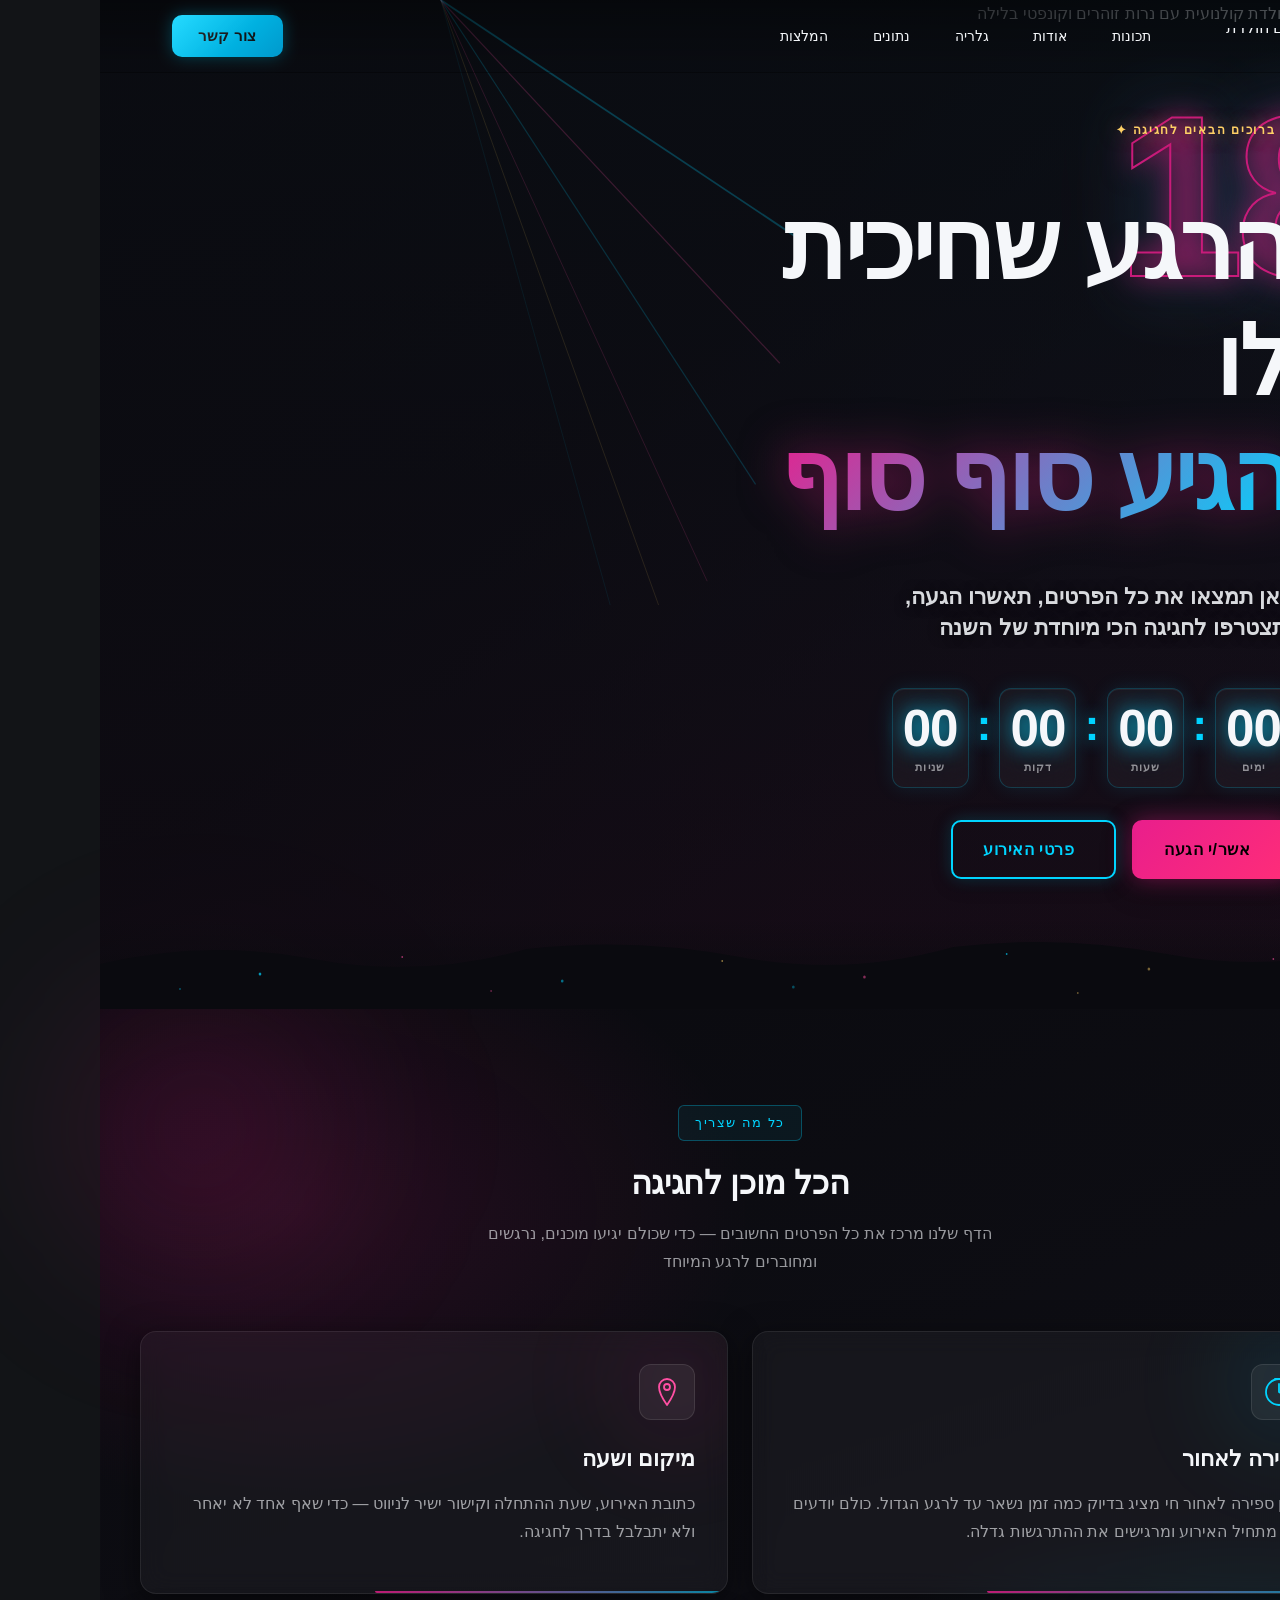
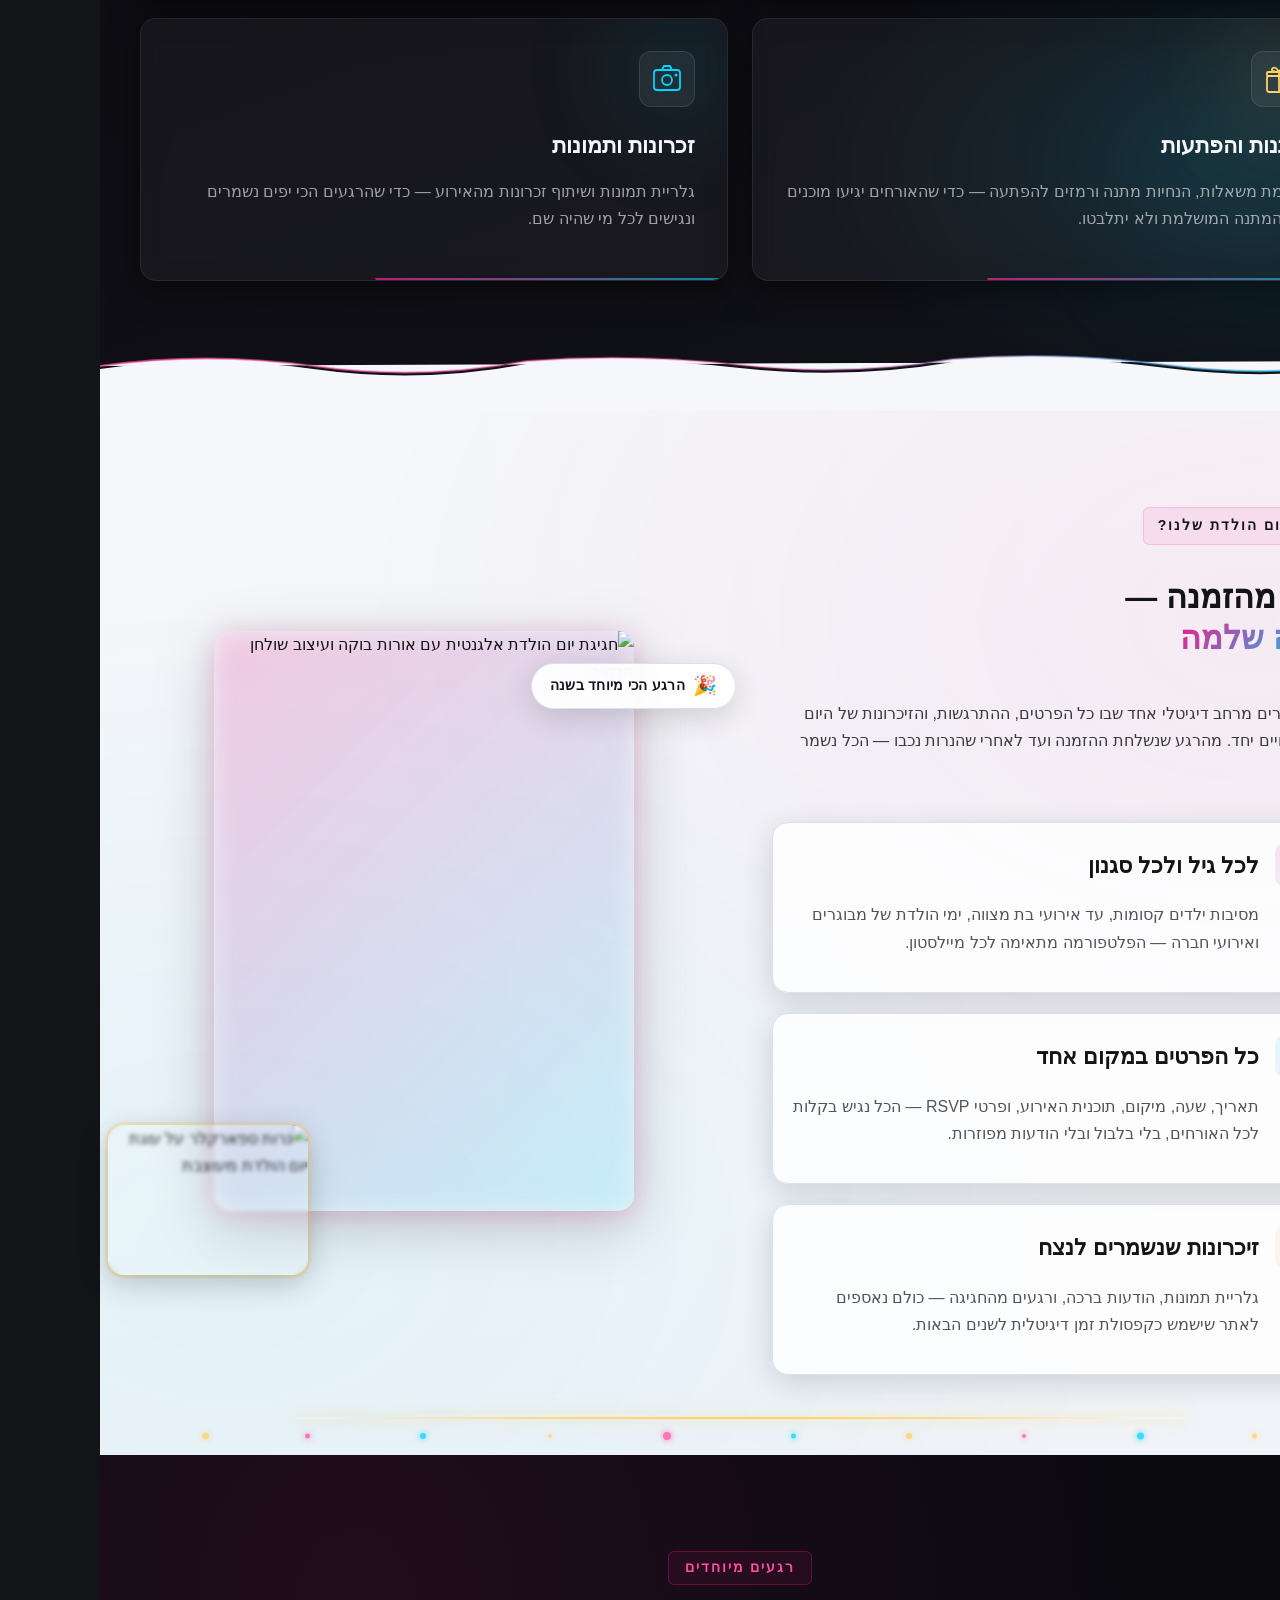
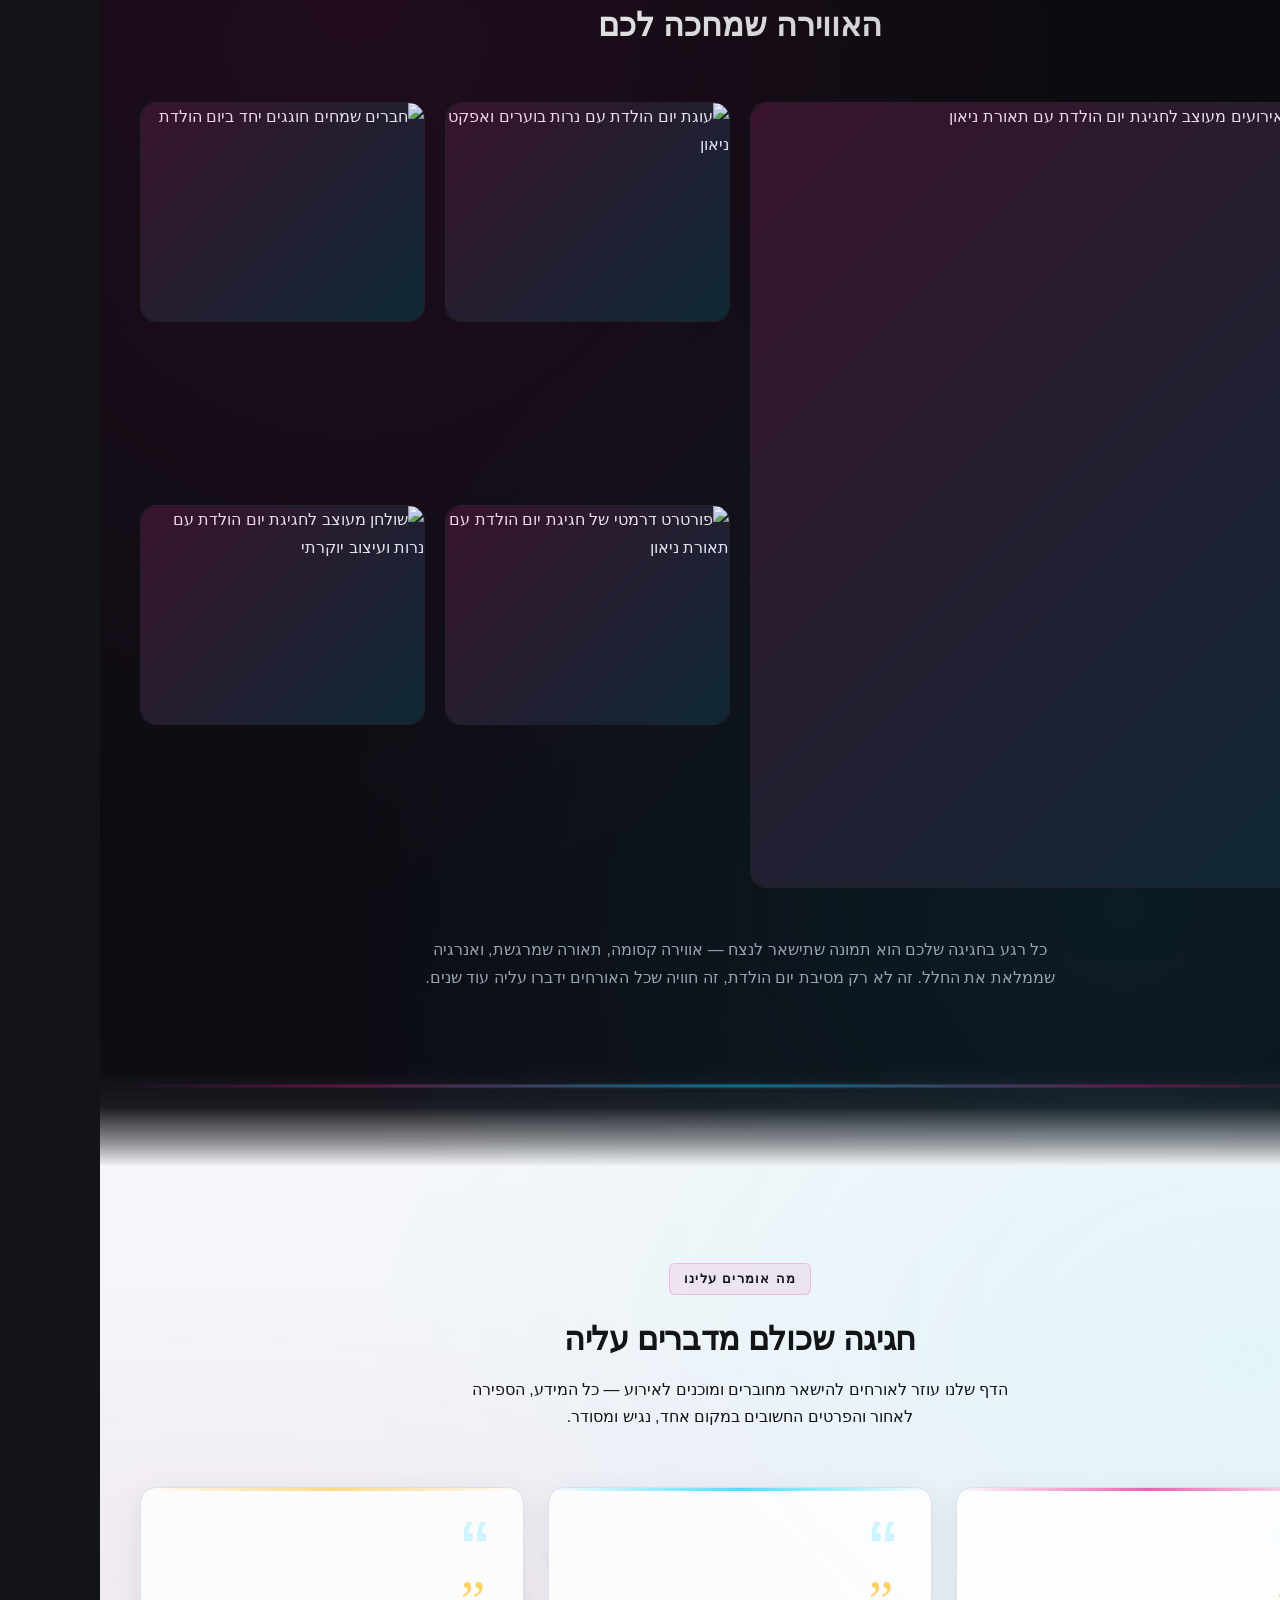
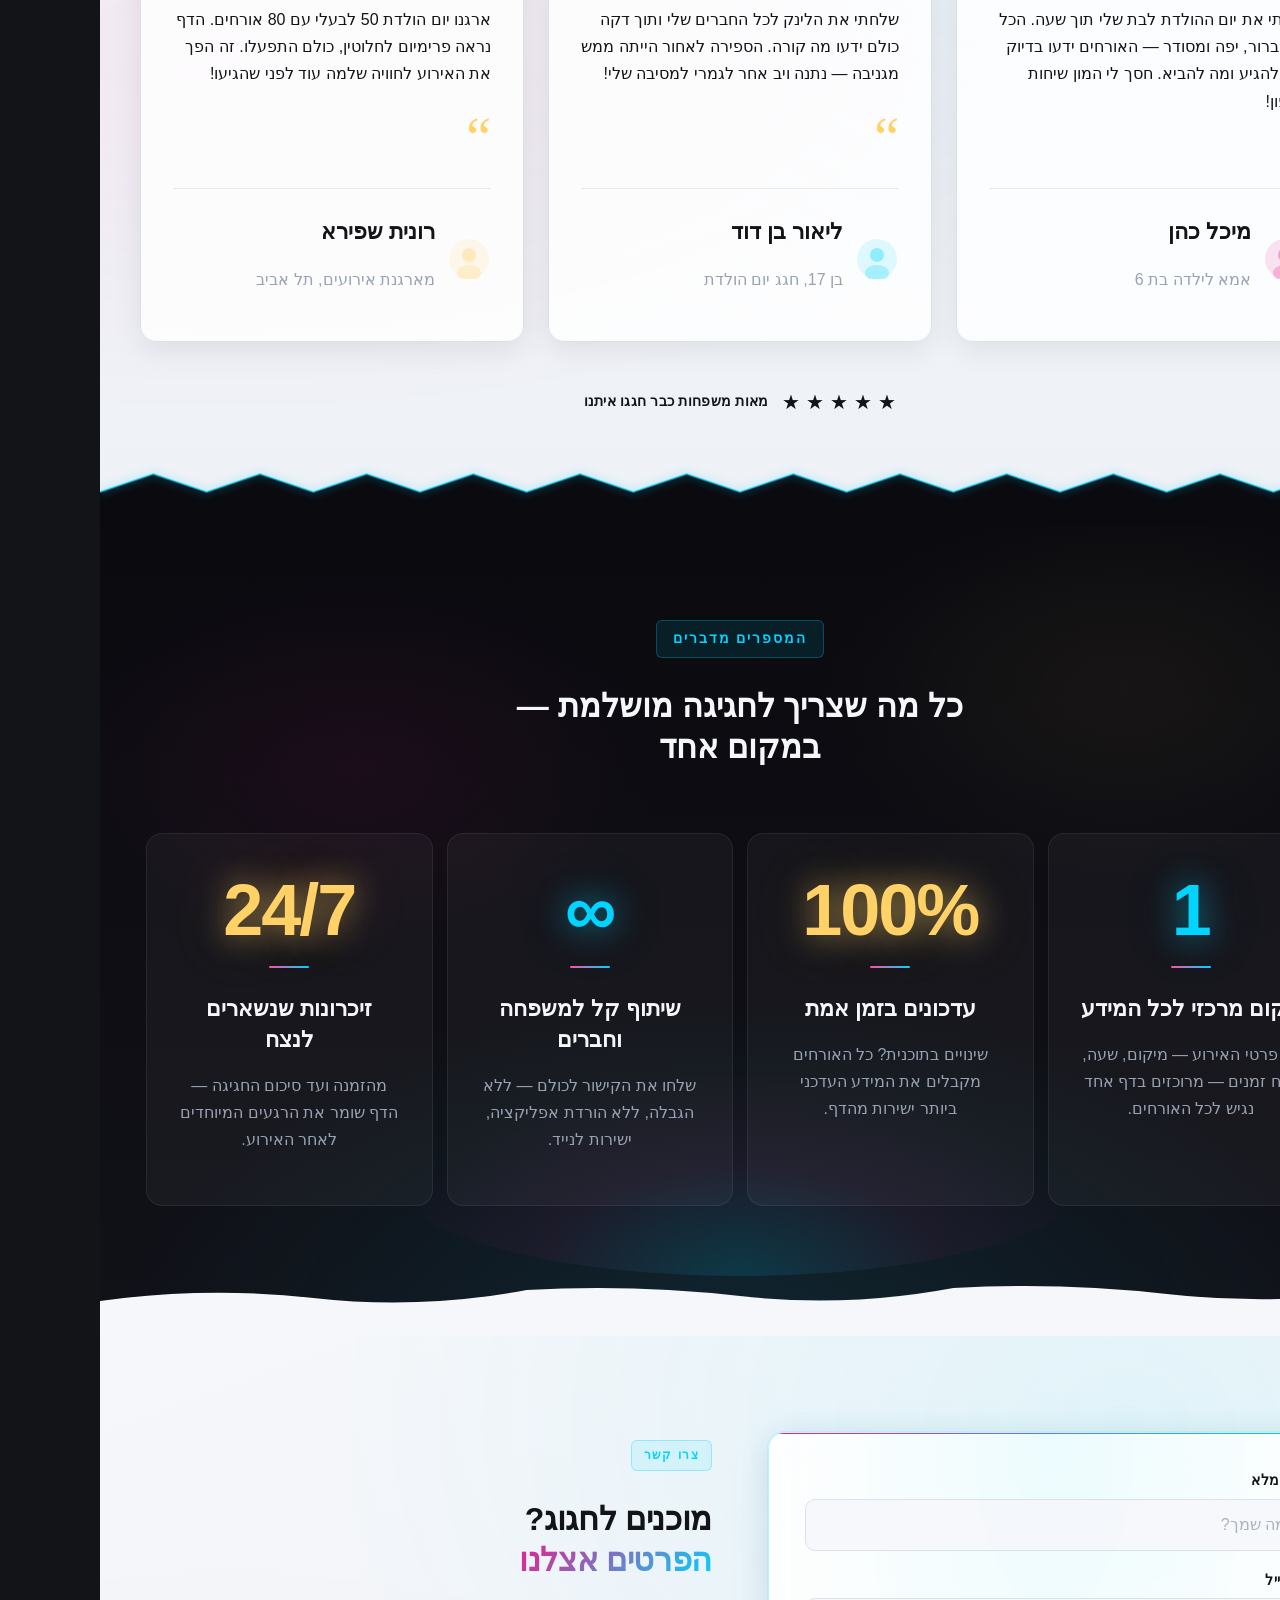
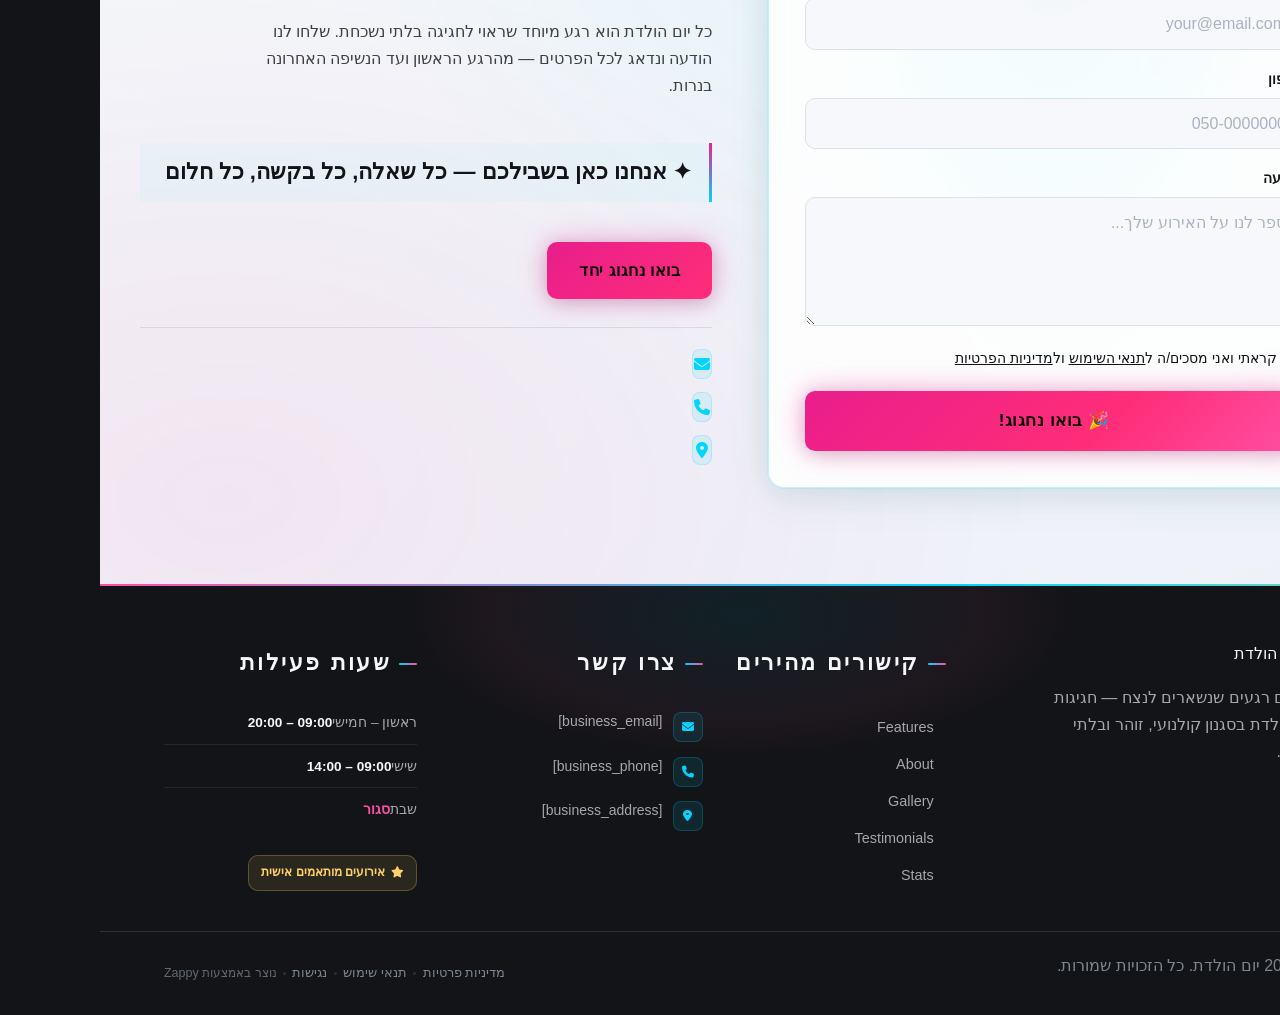
==== commit ef5fc4cc: "Incremental sync: 1 page(s) — update_text" ====
--- a/public/index.html
+++ b/public/index.html
@@ -1 +1 @@
-<!doctype html><html dir="rtl" lang="he"><head><meta charset="UTF-8"><meta content="width=device-width,initial-scale=1" name="viewport"><meta content="index, follow" name="robots"><title>birthday party event space — יום הולדת</title><meta content="A birthday celebration website intended to mark a special personal milestone. The site likely serves as a digital invitation, event hub, or memory showcase for " name="description"><meta content="birthday party event space, event space for birthday party, birthday party events, יום הולדת" name="keywords"><link href="/assets/favicon.ico" rel="icon" type="image/x-icon"><link href="/assets/favicon-16x16.png" rel="icon" type="image/png" sizes="16x16"><link href="/assets/favicon-32x32.png" rel="icon" type="image/png" sizes="32x32"><link href="/assets/favicon-48x48.png" rel="icon" type="image/png" sizes="48x48"><link href="/assets/favicon-192x192.png" rel="icon" type="image/png" sizes="192x192"><link href="/assets/favicon-512x512.png" rel="icon" type="image/png" sizes="512x512"><link href="/assets/apple-touch-icon.png" rel="apple-touch-icon"><script>!function(){"use strict";var t="c94938c0-49ba-4392-ab07-50aca0748e2d",e="https://api.zappy5.com/api/analytics/track",a=18e5,n=2592e6,o=!0,i=!0,r=!0;var s=function(){var e="zappy_visitor_"+t,a=null;try{if(a=localStorage.getItem(e)){var o=JSON.parse(a),i=Date.now();if(i-o.created<n)return o.lastSeen=i,localStorage.setItem(e,JSON.stringify(o)),o.id}}catch(t){console.warn("Zappy Analytics: LocalStorage not available")}var r="zv_"+Date.now()+"_"+Math.random().toString(36).substr(2,9);try{localStorage.setItem(e,JSON.stringify({id:r,created:Date.now(),lastSeen:Date.now()}))}catch(t){}return r}(),c=function(){var e="zappy_session_"+t,n=null;try{if(n=sessionStorage.getItem(e)){var o=JSON.parse(n),i=Date.now();if(i-o.timestamp<a)return o.timestamp=i,sessionStorage.setItem(e,JSON.stringify(o)),o.id}}catch(t){console.warn("Zappy Analytics: SessionStorage not available")}var r="zs_"+Date.now()+"_"+Math.random().toString(36).substr(2,9);try{sessionStorage.setItem(e,JSON.stringify({id:r,timestamp:Date.now()}))}catch(t){}return r}();function l(a,n){n=n||{};var o={website_id:t,event_type:a,page_path:window.location.pathname,referrer:document.referrer||"direct",visitor_id:s,session_id:c,metadata:n};if(navigator.sendBeacon){var i=new Blob([JSON.stringify(o)],{type:"application/json"});navigator.sendBeacon(e,i)}else fetch(e,{method:"POST",headers:{"Content-Type":"application/json"},body:JSON.stringify(o),keepalive:!0}).catch(function(t){console.warn("Zappy Analytics: Failed to track event",t)})}o&&l("pageview",{title:document.title,url:window.location.href}),i&&document.addEventListener("click",function(t){var e=t.target;if("BUTTON"===e.tagName||e.closest("button")){var a="BUTTON"===e.tagName?e:e.closest("button");l("click",{element:"button",text:a.textContent.trim().substring(0,100),id:a.id||null,class:a.className||null})}else if("A"===e.tagName||e.closest("a")){var n="A"===e.tagName?e:e.closest("a");l("navigation",{element:"link",text:n.textContent.trim().substring(0,100),href:n.href,external:n.hostname!==window.location.hostname})}},!0),r&&document.addEventListener("submit",function(t){var e=t.target;l("form_submit",{form_id:e.id||null,form_name:e.name||null,form_action:e.action||null,form_method:e.method||"GET"})},!0);var d=Date.now();window.addEventListener("beforeunload",function(){l("page_unload",{time_on_page:Math.floor((Date.now()-d)/1e3),page_path:window.location.pathname})}),window.zappyAnalytics={track:l,getVisitorId:function(){return s},getSessionId:function(){return c}}}()</script><meta content="birthday party event space — יום הולדת" property="og:title"><meta content="A birthday celebration website intended to mark a special personal milestone. The site likely serves as a digital invitation, event hub, or memory showcase for " property="og:description"><meta content="summary_large_image" name="twitter:card"><meta content="birthday party event space — יום הולדת" name="twitter:title"><meta content="A birthday celebration website intended to mark a special personal milestone. The site likely serves as a digital invitation, event hub, or memory showcase for " name="twitter:description"><meta content="website" property="og:type"><meta content="he_IL" property="og:locale"><link href="https://cdnjs.cloudflare.com/ajax/libs/font-awesome/6.4.0/css/all.min.css" rel="stylesheet"><style>.skip-link{position:absolute;top:0;left:0;transform:translateY(-200%);padding:12px 18px;background:var(--bg-dark,#1a1a1a);color:var(--text-light,#fff);font-weight:600;border-radius:0 0 8px 0;z-index:10000}.skip-link:focus{transform:none;outline:2px solid var(--ring,#fff);outline-offset:2px}:focus-visible{outline:2px solid var(--ring,currentColor);outline-offset:3px}</style><link href="/assets/favicon.ico" rel="icon" type="image/x-icon"><link href="/assets/favicon-16x16.png" rel="icon" type="image/png" sizes="16x16"><link href="/assets/favicon-32x32.png" rel="icon" type="image/png" sizes="32x32"><link href="/assets/favicon-48x48.png" rel="icon" type="image/png" sizes="48x48"><link href="/assets/favicon-192x192.png" rel="icon" type="image/png" sizes="192x192"><link href="/assets/favicon-512x512.png" rel="icon" type="image/png" sizes="512x512"><link href="/assets/apple-touch-icon.png" rel="apple-touch-icon"><link href="https://cdn.jsdelivr.net/npm/vanilla-cookieconsent@3/dist/cookieconsent.css" rel="stylesheet"><script src="https://cdn.jsdelivr.net/npm/vanilla-cookieconsent@3/dist/cookieconsent.umd.js"></script><script src="https://cdn.jsdelivr.net/gh/mickidum/acc_toolbar/acctoolbar/acctoolbar.min.js"></script><link href="/styles.css" rel="stylesheet"><style id="zappy-dropdown-submenu-styles">#navMenu li:has(.sub-menu),.nav-menu li:has(.sub-menu),.navbar li:has(.sub-menu),nav li:has(.sub-menu){position:relative}#navMenu .sub-menu,.nav-menu .sub-menu,.navbar .sub-menu,nav .sub-menu{display:block!important;position:absolute!important;top:100%;left:0;min-width:220px;background:#fff;border-radius:8px;box-shadow:0 8px 25px rgba(0,0,0,.15);padding:8px 0;opacity:0;visibility:hidden;transform:translateY(10px);transition:all .3s ease;z-index:1000;list-style:none;pointer-events:none}#navMenu li:hover>.sub-menu,.nav-menu li:hover>.sub-menu,.navbar li:hover>.sub-menu,nav li:hover>.sub-menu{opacity:1!important;visibility:visible!important;transform:translateY(0)!important;pointer-events:auto!important}.sub-menu li{list-style:none;margin:0;padding:0}.sub-menu a{display:block!important;padding:10px 16px!important;color:var(--text-dark,#333)!important;font-weight:500;text-decoration:none;white-space:nowrap;transition:background-color .2s}.sub-menu .zappy-nav-child>a{padding-left:28px!important;font-size:.9em!important;opacity:.85!important}[dir=rtl] .sub-menu .zappy-nav-child>a,html[lang=ar] .sub-menu .zappy-nav-child>a,html[lang=he] .sub-menu .zappy-nav-child>a{padding-left:10px!important;padding-right:28px!important}.sub-menu .zappy-nav-parent>a{font-weight:600!important}.sub-menu a:hover{background-color:#f5f5f5}[dir=rtl] .nav-menu .sub-menu,[dir=rtl] .navbar .sub-menu,[dir=rtl] nav .sub-menu,html[lang=ar] .nav-menu .sub-menu,html[lang=ar] .navbar .sub-menu,html[lang=ar] nav .sub-menu,html[lang=he] .nav-menu .sub-menu,html[lang=he] .navbar .sub-menu,html[lang=he] nav .sub-menu{left:auto!important;right:0!important}.sub-menu:empty,.sub-menu:not(:has(li)):not(:has(> a)),.sub-menu:not(:has(li:not(.zappy-hidden-menu-item))):not(:has(> a)){display:none!important;opacity:0!important;visibility:hidden!important;pointer-events:none!important}li:has(.menu-group-title):hover>.sub-menu{opacity:1!important;visibility:visible!important;transform:translateY(0)!important;pointer-events:auto!important}#navMenu>li>.menu-group-title,.nav-menu>li>.menu-group-title{display:inline-block;padding:.5rem 1rem;cursor:default;user-select:none}@media (max-width:768px){#navMenu .sub-menu,.nav-menu .sub-menu,.navbar .sub-menu,nav .sub-menu{position:static!important;transform:none!important;box-shadow:none!important;background:0 0!important;max-height:0;overflow:hidden;opacity:0;visibility:hidden;transition:max-height .3s ease,opacity .3s ease;padding:0!important;border-radius:0!important}#navMenu .sub-menu.mobile-expanded,.nav-menu .sub-menu.mobile-expanded,.navbar .sub-menu.mobile-expanded{max-height:none!important;overflow-y:visible!important;opacity:1!important;visibility:visible!important;padding:8px 0 8px 16px!important}[dir=rtl] .sub-menu.mobile-expanded,html[lang=he] .sub-menu.mobile-expanded{padding:8px 16px 8px 0!important}#navMenu li:hover>.sub-menu,.nav-menu li:hover>.sub-menu,.navbar li:hover>.sub-menu,nav li:hover>.sub-menu{opacity:0;visibility:hidden;pointer-events:none}#navMenu li>.sub-menu.mobile-expanded,.nav-menu li>.sub-menu.mobile-expanded,.navbar li>.sub-menu.mobile-expanded,nav li>.sub-menu.mobile-expanded{opacity:1!important;visibility:visible!important;pointer-events:auto!important}#navMenu li:has(.sub-menu),.nav-menu li:has(.sub-menu),.navbar li:has(.sub-menu),nav li:has(.sub-menu){display:flex!important;flex-wrap:wrap!important;align-items:center!important;position:relative!important;min-height:44px!important}#navMenu li:has(.sub-menu)>a,.nav-menu li:has(.sub-menu)>a,.navbar li:has(.sub-menu)>a,nav li:has(.sub-menu)>a{flex:1!important;min-width:0!important}#navMenu li:has(.sub-menu)>.menu-group-title,.nav-menu li:has(.sub-menu)>.menu-group-title,.navbar li:has(.sub-menu)>.menu-group-title,nav li:has(.sub-menu)>.menu-group-title{flex:1!important;min-width:0!important;padding:0!important;line-height:inherit!important}#navMenu li:has(.sub-menu)>.sub-menu,.nav-menu li:has(.sub-menu)>.sub-menu,.navbar li:has(.sub-menu)>.sub-menu,nav li:has(.sub-menu)>.sub-menu{flex-basis:100%!important;width:100%!important}#navMenu li:has(.sub-menu)>a [class*=arrow],#navMenu li:has(.sub-menu)>a [class*=chevron],.nav-menu li:has(.sub-menu)>a .fa-angle-down,.nav-menu li:has(.sub-menu)>a .fa-chevron-down,.nav-menu li:has(.sub-menu)>a [class*=arrow],.nav-menu li:has(.sub-menu)>a [class*=chevron],nav li:has(.sub-menu)>a [class*=arrow],nav li:has(.sub-menu)>a [class*=chevron]{display:none!important;visibility:hidden!important}.mobile-submenu-toggle{display:flex!important;align-items:center!important;justify-content:center!important;width:44px!important;height:auto!important;background:0 0!important;border:none!important;cursor:pointer!important;color:var(--text-light)!important;position:static!important;flex-shrink:0!important;align-self:stretch!important;z-index:2!important;padding:0!important;margin:0!important}.mobile-submenu-toggle::after{content:''!important;width:0!important;height:0!important;border-left:6px solid transparent!important;border-right:6px solid transparent!important;border-top:7px solid currentColor!important;transition:transform .3s ease!important}.mobile-submenu-toggle.expanded::after{transform:rotate(180deg)!important}.sub-menu a{padding:10px 0!important;display:block!important;color:var(--text-light)!important;white-space:normal!important}.sub-menu .zappy-nav-child>a{padding-left:28px!important;font-size:.9em!important;opacity:.85!important}[dir=rtl] .sub-menu .zappy-nav-child>a,html[lang=ar] .sub-menu .zappy-nav-child>a,html[lang=he] .sub-menu .zappy-nav-child>a{padding-left:0!important;padding-right:28px!important}.sub-menu .zappy-nav-parent>a{font-weight:600!important}#navMenu.active,.nav-menu.active{max-width:100vw!important;overflow-x:hidden!important;box-sizing:border-box!important}.navbar .sub-menu li a,.zappy-products-dropdown .sub-menu a,nav.navbar .sub-menu li a{color:var(--text-light)!important}}@media (min-width:769px){.mobile-submenu-toggle{display:none!important}}</style><style id="zappy-widget-visibility">html[dir=rtl] .whatsapp-float{right:20px!important;left:auto!important}html:not([dir]) .whatsapp-float,html[dir=ltr] .whatsapp-float{left:20px!important;right:auto!important}html[dir=rtl] #mic-access-tool-general-button,html[dir=rtl] #mic-init-access-tool #mic-access-tool-general-button,html[dir=rtl] #mic-init-access-tool .mic-access-tool-general-button,html[dir=rtl] ._access-icon,html[dir=rtl] .mic-access-tool-general-button{left:20px!important;right:auto!important}html:not([dir]) #mic-access-tool-general-button,html:not([dir]) #mic-init-access-tool #mic-access-tool-general-button,html:not([dir]) #mic-init-access-tool .mic-access-tool-general-button,html:not([dir]) ._access-icon,html:not([dir]) .mic-access-tool-general-button,html[dir=ltr] #mic-access-tool-general-button,html[dir=ltr] #mic-init-access-tool #mic-access-tool-general-button,html[dir=ltr] #mic-init-access-tool .mic-access-tool-general-button,html[dir=ltr] ._access-icon,html[dir=ltr] .mic-access-tool-general-button{right:20px!important;left:auto!important}@media (max-width:768px){.whatsapp-float{display:flex!important}}@media (min-width:769px){.whatsapp-float{display:flex!important}}@media (max-width:768px){#mic-access-tool-general-button,#mic-init-access-tool #mic-access-tool-general-button,#mic-init-access-tool .mic-access-tool-general-button,._access-icon,.mic-access-tool-general-button{display:flex!important;visibility:visible!important;opacity:1!important;pointer-events:auto!important}#mic-access-tool-box.opened-mic-access-tool,#mic-init-access-tool #mic-access-tool-box.opened-mic-access-tool,.mic-access-tool-box.opened-mic-access-tool{visibility:visible!important;opacity:1!important;pointer-events:auto!important}}@media (min-width:769px){#mic-access-tool-general-button,#mic-init-access-tool #mic-access-tool-general-button,#mic-init-access-tool .mic-access-tool-general-button,._access-icon,.mic-access-tool-general-button{display:flex!important;visibility:visible!important;opacity:1!important;pointer-events:auto!important}#mic-access-tool-box.opened-mic-access-tool,#mic-init-access-tool #mic-access-tool-box.opened-mic-access-tool,.mic-access-tool-box.opened-mic-access-tool{visibility:visible!important;opacity:1!important;pointer-events:auto!important}}</style></head><body><a href="#main" class="skip-link">דלג לתוכן הראשי</a><nav class="navbar" dir="rtl"><button class="mobile-toggle" aria-label="Menu" id="mobileToggle"><svg viewBox="0 0 24 24" fill="none" height="24" width="24" class="hamburger-icon"><path d="M3 12h18M3 6h18M3 18h18" stroke="currentColor" stroke-width="2" stroke-linecap="round"></path></svg> <svg viewBox="0 0 24 24" fill="none" height="24" width="24" class="close-icon" style="display:none"><path d="M18 6L6 18M6 6l12 12" stroke="currentColor" stroke-width="2" stroke-linecap="round"></path></svg></button> <button class="phone-header-btn" aria-label="Call" data-phone="[business_phone]"><svg viewBox="0 0 24 24" fill="currentColor" height="20" width="20"><path d="M22 16.92v3a2 2 0 0 1-2.18 2 19.79 19.79 0 0 1-8.63-3.07 19.5 19.5 0 0 1-6-6 19.79 19.79 0 0 1-3.07-8.67A2 2 0 0 1 4.11 2h3a2 2 0 0 1 2 1.72 12.84 12.84 0 0 0 .7 2.81 2 2 0 0 1-.45 2.11L8.09 9.91a16 16 0 0 0 6 6l1.27-1.27a2 2 0 0 1 2.11-.45 12.84 12.84 0 0 0 2.81.7A2 2 0 0 1 22 16.92z"></path></svg></button><div class="nav-container"><div class="nav-right-group"><div class="nav-brand"><a href="/" class="logo-link"><img alt="יום הולדת" src="/assets/site-----image-1.webp" class="logo"></a></div><ul class="nav-menu" id="navMenu"><li><a href="#about">אודות</a></li><li><a href="#gallery">גלריה</a></li><li><a href="#stats">נתונים</a></li><li><a href="#testimonials">המלצות</a></li><li><a href="#index-features-section">תכונות</a></li></ul></div><div class="nav-cta-container"><a href="#contact" class="nav-cta-btn">צור קשר</a></div></div></nav><script>window.addEventListener("load",function(){const e=document.querySelector(".navbar, nav, header");if(!e)return void console.log("[Navbar] Navbar element not found");let t=document.getElementById("mobileToggle")||document.querySelector(".mobile-toggle")||document.querySelector(".hamburger")||document.querySelector(".hamburger-menu")||document.querySelector(".menu-toggle")||document.querySelector(".burger-menu")||document.querySelector('[aria-label="Menu"]')||document.querySelector('[aria-label="תפריט"]');const n=document.querySelector(".phone-header-btn"),o=window.getComputedStyle(e);let r=o.backgroundColor;if(console.log("[Navbar] Initial navbar background:",r),"transparent"===r||"rgba(0, 0, 0, 0)"===r||r.startsWith("rgba")&&r.includes(", 0)")){const e=o.backgroundImage;if(e&&"none"!==e)console.log("[Navbar] Navbar has background image/gradient, using dark text"),r="rgb(240, 240, 240)";else{const e=window.getComputedStyle(document.body).backgroundColor;console.log("[Navbar] Navbar transparent, using body background:",e),r=e}}const a=r.match(/\d+/g);if(a&&a.length>=3){const e=(.299*parseInt(a[0])+.587*parseInt(a[1])+.114*parseInt(a[2]))/255;console.log("[Navbar] Mobile button colors preserved from Claude CSS (luminance:",e.toFixed(2)+")");const o=document.createElement("style");o.id="zappy-mobile-nav-fix";document.documentElement.lang;document.documentElement.dir,o.textContent='\n        /* Hide mobile buttons on desktop, show only on mobile */\n        @media (min-width: 769px) {\n          .mobile-toggle,\n          .phone-header-btn {\n            display: none !important;\n          }\n        }\n        \n        /* Show and position mobile buttons correctly on mobile */\n        @media (max-width: 768px) {\n          .navbar,\n          nav.navbar {\n            min-height: 70px !important;\n          }\n\n          .mobile-toggle,\n          .phone-header-btn {\n            position: absolute !important;\n            top: 0 !important;\n            bottom: 0 !important;\n            margin-top: auto !important;\n            margin-bottom: auto !important;\n            transform: none !important;\n            z-index: 1001 !important;\n            display: flex !important;\n            align-items: center !important;\n            justify-content: center !important;\n            width: 36px !important;\n            height: 36px !important;\n            border-radius: 50% !important;\n            border: none !important;\n            cursor: pointer !important;\n            padding: 6px !important;\n            background: none !important;\n            color: var(--nav-text, var(--text-light)) !important;\n            touch-action: manipulation !important;\n            -webkit-tap-highlight-color: transparent !important;\n          }\n\n          html[data-zappy-site-type="ecommerce"] .phone-header-btn,\n          body[data-zappy-site-type="ecommerce"] .phone-header-btn,\n          html[data-zappy-site-type="ecommerce"] header .phone-header-btn,\n          html[data-zappy-site-type="ecommerce"] nav .phone-header-btn {\n            display: none !important;\n            visibility: hidden !important;\n            width: 0 !important;\n            height: 0 !important;\n            min-width: 0 !important;\n            overflow: hidden !important;\n          }\n          \n          /* LTR positioning (default): hamburger LEFT, phone RIGHT */\n          html:not([dir="rtl"]):not([lang="he"]):not([lang="ar"]) .mobile-toggle,\n          html[dir="ltr"] .mobile-toggle {\n            left: 12px !important;\n            right: auto !important;\n          }\n          html:not([dir="rtl"]):not([lang="he"]):not([lang="ar"]) .phone-header-btn,\n          html[dir="ltr"] .phone-header-btn {\n            right: 12px !important;\n            left: auto !important;\n          }\n          \n          /* RTL positioning: hamburger RIGHT, phone LEFT */\n          html[dir="rtl"] .mobile-toggle,\n          html[lang="he"] .mobile-toggle,\n          html[lang="ar"] .mobile-toggle {\n            right: 12px !important;\n            left: auto !important;\n          }\n          html[dir="rtl"] .phone-header-btn,\n          html[lang="he"] .phone-header-btn,\n          html[lang="ar"] .phone-header-btn {\n            left: 12px !important;\n            right: auto !important;\n          }\n          \n          /* CRITICAL: Ensure nav-container has min-height on mobile */\n          /* All children are positioned absolutely/fixed on mobile, so height:auto collapses to 0 */\n          .nav-container {\n            min-height: 70px !important;\n            position: relative !important;\n          }\n          \n          /* Ensure SVG icons are properly sized and inherit color */\n          .mobile-toggle svg,\n          .phone-header-btn svg {\n            width: 24px !important;\n            height: 24px !important;\n            /* Don\'t force display - let JavaScript control hamburger/close toggle */\n          }\n          \n          /* Reset nav-cta-container on mobile - remove desktop box-shadow/padding */\n          /* that creates a visible ghost box when CTA button is hidden */\n          .nav-cta-container {\n            box-shadow: none !important;\n            padding: 0 !important;\n          }\n          \n          /* Hide nav-cta-container entirely on mobile when there\'s no lang-switcher */\n          /* (only the CTA button is inside, and it\'s hidden on mobile) */\n          .nav-cta-container:not(:has(.lang-switcher)) {\n            display: none !important;\n          }\n          \n          /* CRITICAL: Prevent hero image fade gradient from bleeding over headline text */\n          /* The .image-fade-gradient has bottom: -30px (extends below parent) */\n          /* On mobile stacked layout, this overlaps the h1 text below the image */\n          .hero-image-column {\n            overflow: hidden !important;\n          }\n          .image-fade-gradient {\n            bottom: 0 !important;\n          }\n          \n          /* Hide desktop language switcher on mobile - hamburger menu handles it */\n          /* High specificity to override stored CSS */\n          .lang-switcher,\n          .nav-cta-container .lang-switcher,\n          .nav-container .lang-switcher,\n          .navbar .lang-switcher,\n          .navbar .nav-cta-container .lang-switcher {\n            display: none !important;\n          }\n        }\n      ';const r=document.getElementById("zappy-mobile-nav-fix");r&&r.remove(),document.head.appendChild(o),console.log("[Navbar] Critical CSS injected for mobile nav positioning");const i=window.innerWidth<=768;if(t){const e=t.querySelector(".hamburger-icon"),n=t.querySelector(".close-icon");e&&(e.style.setProperty("width","24px","important"),e.style.setProperty("height","24px","important"),e.style.setProperty("display","block","important")),n&&(n.style.setProperty("width","24px","important"),n.style.setProperty("height","24px","important"),n.style.setProperty("display","none","important")),i?(t.style.setProperty("position","absolute","important"),t.style.setProperty("top","0","important"),t.style.setProperty("bottom","0","important"),t.style.setProperty("margin-top","auto","important"),t.style.setProperty("margin-bottom","auto","important"),t.style.setProperty("transform","none","important"),t.style.setProperty("z-index","1001","important"),t.style.removeProperty("left"),t.style.removeProperty("right"),console.log("[Navbar] Mobile toggle positioning applied (mobile viewport)")):(t.style.removeProperty("position"),t.style.removeProperty("top"),t.style.removeProperty("transform"),t.style.removeProperty("z-index"),t.style.removeProperty("left"),t.style.removeProperty("right"),console.log("[Navbar] Desktop viewport - cleared mobile toggle inline positioning"))}if(n){const e=n.querySelector("svg");e&&(e.style.width="24px",e.style.height="24px",e.setAttribute("width","24"),e.setAttribute("height","24")),i?(n.style.setProperty("position","absolute","important"),n.style.setProperty("top","0","important"),n.style.setProperty("bottom","0","important"),n.style.setProperty("margin-top","auto","important"),n.style.setProperty("margin-bottom","auto","important"),n.style.setProperty("transform","none","important"),n.style.setProperty("z-index","1001","important"),n.style.removeProperty("left"),n.style.removeProperty("right"),console.log("[Navbar] Phone button positioning applied (mobile viewport)")):(n.style.removeProperty("position"),n.style.removeProperty("top"),n.style.removeProperty("transform"),n.style.removeProperty("z-index"),n.style.removeProperty("left"),n.style.removeProperty("right"),console.log("[Navbar] Desktop viewport - cleared phone button inline positioning"))}}else console.log("[Navbar] Could not parse background color:",r);t=document.getElementById("mobileToggle")||document.querySelector(".mobile-toggle")||document.querySelector(".hamburger")||document.querySelector(".hamburger-menu")||document.querySelector(".menu-toggle")||document.querySelector(".burger-menu")||document.querySelector('[aria-label="Menu"]')||document.querySelector('[aria-label="תפריט"]');const i=document.getElementById("navMenu")||document.querySelector(".nav-menu")||document.querySelector(".nav-links")||document.querySelector("nav ul:not(.submenu)");if(!t||!i)return void console.log("[Navbar] Mobile toggle or menu not found:",{toggle:!!t,menu:!!i});i.id||(i.id="navMenu"),console.log("[Navbar] Initializing mobile menu...");const l=t.cloneNode(!0);t.parentNode.replaceChild(l,t);var s=0;function p(e){var t=Date.now();t-s<300||(s=t,function(e){e.preventDefault(),e.stopPropagation();const t=l.querySelector(".hamburger-icon"),n=l.querySelector(".close-icon");i.classList.contains("active")?(i.classList.remove("active"),t&&t.style.setProperty("display","block","important"),n&&n.style.setProperty("display","none","important"),document.body.style.overflow="",console.log("[Navbar] Menu closed")):(i.classList.add("active"),t&&t.style.setProperty("display","none","important"),n&&n.style.setProperty("display","block","important"),document.body.style.overflow="hidden",console.log("[Navbar] Menu opened"))}(e))}l.addEventListener("click",p),l.addEventListener("touchend",p),i.querySelectorAll("a").forEach(function(e){e.addEventListener("click",function(){if("#"===this.getAttribute("href"))return;const e=l.querySelector(".hamburger-icon"),t=l.querySelector(".close-icon");i.classList.remove("active"),e&&e.style.setProperty("display","block","important"),t&&t.style.setProperty("display","none","important"),document.body.style.overflow="",console.log("[Navbar] Menu closed (link clicked)")})});var m=i.querySelectorAll(".dropdown-toggle");m.forEach(function(e){e.addEventListener("click",function(e){e.preventDefault(),e.stopPropagation();var t=this.closest(".nav-dropdown");t&&(t.parentNode.querySelectorAll(".nav-dropdown.open").forEach(function(e){e!==t&&e.classList.remove("open")}),t.classList.toggle("open"),console.log("[Navbar] Dropdown toggled:",t.classList.contains("open")?"open":"closed"))})}),document.addEventListener("click",function(e){e.target.closest(".nav-dropdown")||document.querySelectorAll(".nav-dropdown.open").forEach(function(e){e.classList.remove("open")})}),console.log("[Navbar] Dropdown handlers initialized for "+m.length+" dropdowns"),n&&n.addEventListener("click",function(){const e=document.querySelectorAll('a[href^="tel:"]'),t=e.length>0?e[0].getAttribute("href").replace("tel:",""):"[business_phone]";window.location.href="tel:"+t,console.log("[Navbar] Phone button clicked")}),console.log("[Navbar] Mobile menu initialized successfully")})</script><main id="main"><section class="index-hero-section" data-band-index="0" data-layout-spec="בית-hero" dir="rtl" id="zappy-section-0" data-hero-type="fullscreen-scrim"><div class="index-hero-bg"><img alt="מסיבת יום הולדת קולנועית עם נרות זוהרים וקונפטי בלילה" src="/assets/site-index-hero-image-1.webp" data-context="Cinematic birthday party scene at night: glowing birthday candles on a dark elegant cake, soft colorful confetti floating in the air, neon cyan and magenta bokeh lights in the background, premium party atmosphere, dark moody photography, electric glow effects, ultra-realistic, wide angle, high contrast lighting" data-placeholder="index-hero-image-1" height="700" loading="eager" width="1200" data-element-id="img-1778759356225-0vv73ju3o" data-element-type="image" data-hero-background="true" data-hero-bg="true" fetchpriority="high"></div><div class="index-hero-scrim" aria-hidden="true"></div><svg viewBox="0 0 600 500" aria-hidden="true" xmlns="http://www.w3.org/2000/svg" fill="none" class="index-hero-laser-beams" data-no-icon-edit="true" preserveAspectRatio="xMaxYMin slice"><line stroke="#00D4FF" stroke-width="1.5" x1="300" x2="600" y1="0" y2="200" opacity="0.25"></line><line stroke="#FF4FA3" stroke-width="1" x1="300" x2="580" y1="0" y2="300" opacity="0.2"></line><line stroke="#00D4FF" stroke-width="1" x1="300" x2="560" y1="0" y2="400" opacity="0.18"></line><line stroke="#FF4FA3" stroke-width="0.8" x1="300" x2="520" y1="0" y2="480" opacity="0.15"></line><line stroke="#FFD166" stroke-width="0.8" x1="300" x2="480" y1="0" y2="500" opacity="0.12"></line><line stroke="#00D4FF" stroke-width="0.6" x1="300" x2="440" y1="0" y2="500" opacity="0.1"></line></svg><div class="index-hero-neon-number" aria-hidden="true">18</div><div class="index-hero-container"><div class="index-hero-content"><p><span class="index-hero-eyebrow">✦ ברוכים הבאים לחגיגה ✦</span></p><h1 class="index-hero-h1">הרגע שחיכית לו<br><span class="index-hero-h1-accent" style="color:rgb(0, 0, 0) !important">הגיע סוף סוף</span></h1><h3 class="index-hero-subtitle">כאן תמצאו את כל הפרטים, תאשרו הגעה,<br class="index-hero-br">ותצטרפו לחגיגה הכי מיוחדת של השנה</h3><div class="index-hero-countdown" aria-label="ספירה לאחור ליום ההולדת"><div class="index-hero-countdown-item"><span class="index-hero-countdown-num" id="hero-days">1</span> <span class="index-hero-countdown-label">ימים</span></div><div class="index-hero-countdown-sep" aria-hidden="true">:</div><div class="index-hero-countdown-item"><span class="index-hero-countdown-num" id="hero-hours">00</span> <span class="index-hero-countdown-label">שעות</span></div><div class="index-hero-countdown-sep" aria-hidden="true">:</div><div class="index-hero-countdown-item"><span class="index-hero-countdown-num" id="hero-mins">00</span> <span class="index-hero-countdown-label">דקות</span></div><div class="index-hero-countdown-sep" aria-hidden="true">:</div><div class="index-hero-countdown-item"><span class="index-hero-countdown-num" id="hero-secs">00</span> <span class="index-hero-countdown-label">שניות</span></div></div><div class="index-hero-ctas"><a href="#rsvp" class="index-hero-btn-primary" data-element-id="btn-1778759356210-59h5xsn0l" data-element-type="button" data-native-element="true" style="color:rgb(0, 0, 0) !important"><i class="fa-solid fa-party-horn" aria-hidden="true"></i> אשר/י הגעה </a><a href="#details" class="index-hero-btn-secondary" data-element-id="btn-1778759356210-hdo96m070" data-element-type="button" data-native-element="true"><i class="fa-solid fa-calendar-star" aria-hidden="true"></i> פרטי האירוע</a></div></div></div><div class="index-hero-divider-wrapper"><svg viewBox="0 0 1440 90" aria-hidden="true" xmlns="http://www.w3.org/2000/svg" data-no-icon-edit="true" preserveAspectRatio="none"><defs><linearGradient id="heroFadeGrad" x1="0" x2="0" y1="0" y2="1"><stop offset="0%" stop-color="#0A0A0F" stop-opacity="0"></stop><stop offset="100%" stop-color="#0A0A0F" stop-opacity="1"></stop></linearGradient></defs><path d="M0,90 L0,45 Q120,20 240,40 T480,30 Q600,18 720,38 T960,28 Q1080,15 1200,35 T1440,25 L1440,90 Z" fill="#0A0A0F"></path><rect height="90" width="1440" x="0" y="0" fill="url(#heroFadeGrad)"></rect><circle cx="180" cy="55" r="1.5" fill="#00D4FF" opacity="0.7"></circle><circle cx="340" cy="38" r="1" fill="#FF4FA3" opacity="0.6"></circle><circle cx="520" cy="62" r="1.5" fill="#00D4FF" opacity="0.5"></circle><circle cx="700" cy="42" r="1" fill="#FFD166" opacity="0.55"></circle><circle cx="860" cy="58" r="1.5" fill="#FF4FA3" opacity="0.5"></circle><circle cx="1020" cy="35" r="1" fill="#00D4FF" opacity="0.65"></circle><circle cx="1180" cy="50" r="1.5" fill="#FFD166" opacity="0.45"></circle><circle cx="1320" cy="40" r="1" fill="#FF4FA3" opacity="0.6"></circle><circle cx="90" cy="70" r="1" fill="#00D4FF" opacity="0.4"></circle><circle cx="440" cy="72" r="1" fill="#FF4FA3" opacity="0.4"></circle><circle cx="780" cy="68" r="1.5" fill="#00D4FF" opacity="0.35"></circle><circle cx="1100" cy="74" r="1" fill="#FFD166" opacity="0.4"></circle></svg></div></section><section class="index-features-section" data-band-index="1" data-layout-spec="בית-features" dir="rtl" id="zappy-section-1"><div class="index-features-section__orb index-features-section__orb--magenta" aria-hidden="true" id="zappy-section-2"></div><div class="index-features-section__orb index-features-section__orb--cyan" aria-hidden="true" id="zappy-section-3"></div><div class="index-features-section__container" id="zappy-section-4"><div class="index-features-section__header" id="zappy-section-5"><span class="index-features-section__eyebrow">כל מה שצריך</span><h2 class="index-features-section__title">הכל מוכן לחגיגה</h2><p class="index-features-section__subtitle">הדף שלנו מרכז את כל הפרטים החשובים — כדי שכולם יגיעו מוכנים, נרגשים ומחוברים לרגע המיוחד</p></div><div class="index-features-section__grid" id="zappy-section-6"><article class="index-features-section__card" id="zappy-section-7"><div class="index-features-section__card-glow index-features-section__card-glow--cyan" aria-hidden="true" id="zappy-section-8"></div><div class="index-features-section__icon-wrap" id="zappy-section-9"><svg viewBox="0 0 32 32" aria-hidden="true" xmlns="http://www.w3.org/2000/svg" fill="none" height="32" width="32" data-element-type="icon" data-icon-type="svg" class="index-features-section__icon"><circle cx="16" cy="16" r="13" stroke="currentColor" stroke-width="1.8"></circle><polyline points="16,8 16,16 21,19" stroke="currentColor" stroke-width="1.8" stroke-linecap="round" stroke-linejoin="round"></polyline><line stroke="currentColor" stroke-width="1.8" x1="12" x2="20" y1="3" y2="3" stroke-linecap="round"></line></svg></div><div class="index-features-section__card-content" id="zappy-section-10"><h3 class="index-features-section__card-title">ספירה לאחור</h3><p class="index-features-section__card-text">שעון ספירה לאחור חי מציג בדיוק כמה זמן נשאר עד לרגע הגדול. כולם יודעים מתי מתחיל האירוע ומרגישים את ההתרגשות גדלה.</p></div><div class="index-features-section__card-border" aria-hidden="true" id="zappy-section-11"></div></article><article class="index-features-section__card" id="zappy-section-12"><div class="index-features-section__card-glow index-features-section__card-glow--magenta" aria-hidden="true" id="zappy-section-13"></div><div class="index-features-section__icon-wrap" id="zappy-section-14"><svg viewBox="0 0 32 32" aria-hidden="true" xmlns="http://www.w3.org/2000/svg" fill="none" height="32" width="32" data-element-type="icon" data-icon-type="svg" class="index-features-section__icon"><path d="M16 3C11.582 3 8 6.582 8 11c0 6.627 8 18 8 18s8-11.373 8-18c0-4.418-3.582-8-8-8z" stroke="currentColor" stroke-width="1.8" stroke-linejoin="round"></path><circle cx="16" cy="11" r="3" stroke="currentColor" stroke-width="1.8"></circle></svg></div><div class="index-features-section__card-content" id="zappy-section-15"><h3 class="index-features-section__card-title">מיקום ושעה</h3><p class="index-features-section__card-text">כתובת האירוע, שעת ההתחלה וקישור ישיר לניווט — כדי שאף אחד לא יאחר ולא יתבלבל בדרך לחגיגה.</p></div><div class="index-features-section__card-border" aria-hidden="true" id="zappy-section-16"></div></article><article class="index-features-section__card" id="zappy-section-17"><div class="index-features-section__card-glow index-features-section__card-glow--gold" aria-hidden="true" id="zappy-section-18"></div><div class="index-features-section__icon-wrap" id="zappy-section-19"><svg viewBox="0 0 32 32" aria-hidden="true" xmlns="http://www.w3.org/2000/svg" fill="none" height="32" width="32" data-element-type="icon" data-icon-type="svg" class="index-features-section__icon"><rect height="16" width="24" x="4" y="13" rx="2" stroke="currentColor" stroke-width="1.8"></rect><rect height="4" width="24" x="4" y="9" rx="1" stroke="currentColor" stroke-width="1.8"></rect><path d="M16 9V29" stroke="currentColor" stroke-width="1.8" stroke-linecap="round"></path><path d="M16 9C16 9 13 3 10 5s0 4 6 4" stroke="currentColor" stroke-width="1.8" stroke-linecap="round" stroke-linejoin="round"></path><path d="M16 9C16 9 19 3 22 5s0 4-6 4" stroke="currentColor" stroke-width="1.8" stroke-linecap="round" stroke-linejoin="round"></path></svg></div><div class="index-features-section__card-content" id="zappy-section-20"><h3 class="index-features-section__card-title">מתנות והפתעות</h3><p class="index-features-section__card-text">רשימת משאלות, הנחיות מתנה ורמזים להפתעה — כדי שהאורחים יגיעו מוכנים עם המתנה המושלמת ולא יתלבטו.</p></div><div class="index-features-section__card-border" aria-hidden="true" id="zappy-section-21"></div></article><article class="index-features-section__card" id="zappy-section-22"><div class="index-features-section__card-glow index-features-section__card-glow--cyan" aria-hidden="true" id="zappy-section-23"></div><div class="index-features-section__icon-wrap" id="zappy-section-24"><svg viewBox="0 0 32 32" aria-hidden="true" xmlns="http://www.w3.org/2000/svg" fill="none" height="32" width="32" data-element-type="icon" data-icon-type="svg" class="index-features-section__icon"><rect height="20" width="26" x="3" y="7" rx="3" stroke="currentColor" stroke-width="1.8"></rect><circle cx="16" cy="17" r="5" stroke="currentColor" stroke-width="1.8"></circle><path d="M11 7l2-4h6l2 4" stroke="currentColor" stroke-width="1.8" stroke-linecap="round" stroke-linejoin="round"></path><circle cx="25" cy="12" r="1.5" fill="currentColor"></circle></svg></div><div class="index-features-section__card-content" id="zappy-section-25"><h3 class="index-features-section__card-title">זכרונות ותמונות</h3><p class="index-features-section__card-text">גלריית תמונות ושיתוף זכרונות מהאירוע — כדי שהרגעים הכי יפים נשמרים ונגישים לכל מי שהיה שם.</p></div><div class="index-features-section__card-border" aria-hidden="true" id="zappy-section-26"></div></article></div></div><div class="index-features-section__divider-wrapper" id="zappy-section-27"><svg viewBox="0 0 1200 90" aria-hidden="true" xmlns="http://www.w3.org/2000/svg" data-no-icon-edit="true" preserveAspectRatio="none"><defs><linearGradient id="wave-stroke-grad" x1="0%" x2="100%" y1="0%" y2="0%"><stop offset="0%" stop-color="#FF4FA3" stop-opacity="0.7"></stop><stop offset="50%" stop-color="#FF4FA3" stop-opacity="0.4"></stop><stop offset="100%" stop-color="#00D4FF" stop-opacity="0.7"></stop></linearGradient></defs><path d="M0,45 Q100,30 200,45 T400,40 Q500,32 600,44 T800,38 Q900,30 1000,44 T1200,40" stroke="url(#wave-stroke-grad)" stroke-width="2" fill="var(--bg-light)"></path><path d="M0,90 L0,48 Q100,33 200,48 T400,43 Q500,35 600,47 T800,41 Q900,33 1000,47 T1200,43 L1200,90 Z" fill="var(--bg-light)"></path></svg></div></section><section class="index-about-section" data-band-index="2" data-layout-spec="בית-about" dir="rtl" id="about"><div class="index-about-container"><div class="index-about-content"><span class="index-about-eyebrow">למה יום הולדת שלנו?</span><h2 class="index-about-title">יותר מהזמנה —<br><span class="index-about-title-accent">חוויה שלמה</span></h2><p class="index-about-desc">אנחנו יוצרים מרחב דיגיטלי אחד שבו כל הפרטים, ההתרגשות, והזיכרונות של היום המיוחד חיים יחד. מהרגע שנשלחת ההזמנה ועד לאחרי שהנרות נכבו — הכל נשמר כאן.</p><ul class="index-about-values"><li class="index-about-value-item"><div class="index-about-value-icon"><svg viewBox="0 0 22 22" aria-hidden="true" xmlns="http://www.w3.org/2000/svg" fill="none" height="22" width="22" data-element-type="icon" data-icon-type="svg"><circle cx="11" cy="11" r="10" stroke="currentColor" stroke-width="1.5"></circle><path d="M7 11.5l2.5 2.5 5.5-5.5" stroke="currentColor" stroke-width="2" stroke-linecap="round" stroke-linejoin="round"></path></svg></div><div class="index-about-value-text"><h3 class="index-about-value-title">לכל גיל ולכל סגנון</h3><p>מסיבות ילדים קסומות, עד אירועי בת מצווה, ימי הולדת של מבוגרים ואירועי חברה — הפלטפורמה מתאימה לכל מיילסטון.</p></div></li><li class="index-about-value-item"><div class="index-about-value-icon"><svg viewBox="0 0 22 22" aria-hidden="true" xmlns="http://www.w3.org/2000/svg" fill="none" height="22" width="22" data-element-type="icon" data-icon-type="svg"><rect height="13" width="18" x="2" y="5" rx="3" stroke="currentColor" stroke-width="1.5"></rect><path d="M7 2v3M15 2v3M2 9h18" stroke="currentColor" stroke-width="1.5" stroke-linecap="round"></path></svg></div><div class="index-about-value-text"><h3 class="index-about-value-title">כל הפרטים במקום אחד</h3><p>תאריך, שעה, מיקום, תוכנית האירוע, ופרטי RSVP — הכל נגיש בקלות לכל האורחים, בלי בלבול ובלי הודעות מפוזרות.</p></div></li><li class="index-about-value-item"><div class="index-about-value-icon"><svg viewBox="0 0 22 22" aria-hidden="true" xmlns="http://www.w3.org/2000/svg" fill="none" height="22" width="22" data-element-type="icon" data-icon-type="svg"><path d="M11 2l2.09 6.26H20l-5.45 3.96 2.09 6.26L11 14.52l-5.64 3.96 2.09-6.26L2 8.26h6.91z" stroke="currentColor" stroke-width="1.5" stroke-linejoin="round"></path></svg></div><div class="index-about-value-text"><h3 class="index-about-value-title">זיכרונות שנשמרים לנצח</h3><p>גלריית תמונות, הודעות ברכה, ורגעים מהחגיגה — כולם נאספים לאתר שישמש כקפסולת זמן דיגיטלית לשנים הבאות.</p></div></li></ul></div><div class="index-about-imagery"><div class="index-about-img-main-wrap"><img alt="חגיגת יום הולדת אלגנטית עם אורות בוקה ועיצוב שולחן מרהיב" src="/assets/site-index-about-image-1.webp" data-context="Cinematic portrait-oriented birthday celebration photo: warm bokeh party lights, elegant table setup with candles and flowers, shallow depth of field, premium editorial feel, adults celebrating a milestone birthday, golden hour glow with soft pink and cyan accent lighting, no text" data-placeholder="index-about-image-1" height="620" loading="lazy" width="480" decoding="async" class="index-about-img-main"><div class="index-about-img-glow" aria-hidden="true"></div></div><div class="index-about-img-secondary-wrap"><img alt="נרות ספארקלר על עוגת יום הולדת מעוצבת" src="/assets/site-index-about-image-2.webp" data-context="Close-up editorial birthday detail shot: sparkler candles on a decorated cake, shallow depth of field, vivid pink and cyan bokeh lights in background, cinematic dark mood, premium party atmosphere, no text" data-placeholder="index-about-image-2" height="200" loading="lazy" width="260" decoding="async" class="index-about-img-secondary"><div class="index-about-img-secondary-glass" aria-hidden="true"></div></div><div class="index-about-badge" aria-hidden="true"><span class="index-about-badge-emoji">🎉</span> <span class="index-about-badge-text">הרגע הכי מיוחד בשנה</span></div></div></div><div class="index-about-divider-wrapper" aria-hidden="true"><div class="index-about-gold-line"></div><div class="index-about-confetti-row"><span class="index-about-dot" style="--dot-color:#FFD166;--dot-size:7px;--dot-x:8%;--dot-delay:0s"></span> <span class="index-about-dot" style="--dot-color:#FF4FA3;--dot-size:5px;--dot-x:16%;--dot-delay:0.1s"></span> <span class="index-about-dot" style="--dot-color:#00D4FF;--dot-size:6px;--dot-x:25%;--dot-delay:0.2s"></span> <span class="index-about-dot" style="--dot-color:#FFD166;--dot-size:4px;--dot-x:35%;--dot-delay:0.05s"></span> <span class="index-about-dot" style="--dot-color:#FF4FA3;--dot-size:8px;--dot-x:44%;--dot-delay:0.15s"></span> <span class="index-about-dot" style="--dot-color:#00D4FF;--dot-size:5px;--dot-x:54%;--dot-delay:0.08s"></span> <span class="index-about-dot" style="--dot-color:#FFD166;--dot-size:6px;--dot-x:63%;--dot-delay:0.18s"></span> <span class="index-about-dot" style="--dot-color:#FF4FA3;--dot-size:4px;--dot-x:72%;--dot-delay:0.12s"></span> <span class="index-about-dot" style="--dot-color:#00D4FF;--dot-size:7px;--dot-x:81%;--dot-delay:0.06s"></span> <span class="index-about-dot" style="--dot-color:#FFD166;--dot-size:5px;--dot-x:90%;--dot-delay:0.22s"></span></div></div></section><section class="index-gallery-section" data-band-index="3" data-layout-spec="בית-gallery" dir="rtl" id="gallery"><div class="index-gallery-container"><div class="index-gallery-header"><span class="index-gallery-label">רגעים מיוחדים</span><h2 class="index-gallery-title">האווירה שמחכה לכם</h2></div><div class="index-gallery-grid"><div class="index-gallery-tile index-gallery-tile--large"><img alt="אולם אירועים מעוצב לחגיגת יום הולדת עם תאורת ניאון" src="/assets/site-index-gallery-image-1.webp" data-context="Cinematic birthday party venue decorated with neon pink and cyan lights, elegant table styling with candles, flower arrangements, and balloon arches in a premium dark event space. High-contrast editorial photography." data-placeholder="index-gallery-image-1" height="800" loading="lazy" width="600" decoding="async"><div class="index-gallery-tile-glow"></div></div><div class="index-gallery-tiles-grid"><div class="index-gallery-tile index-gallery-tile--small"><img alt="עוגת יום הולדת עם נרות בוערים ואפקט ניאון" src="/assets/site-index-gallery-image-2.webp" data-context="Close-up macro shot of a stunning birthday cake with sparklers lit on top, dark moody background, neon pink and gold reflections, cinematic party photography." data-placeholder="index-gallery-image-2" height="300" loading="lazy" width="400" decoding="async"><div class="index-gallery-tile-glow"></div></div><div class="index-gallery-tile index-gallery-tile--small"><img alt="חברים שמחים חוגגים יחד ביום הולדת" src="/assets/site-index-gallery-image-3.webp" data-context="Joyful group of friends celebrating a birthday party, laughing and raising glasses in a neon-lit venue, candid premium event photography with dark cinematic tones." data-placeholder="index-gallery-image-3" height="300" loading="lazy" width="400" decoding="async"><div class="index-gallery-tile-glow"></div></div><div class="index-gallery-tile index-gallery-tile--small"><img alt="פורטרט דרמטי של חגיגת יום הולדת עם תאורת ניאון" src="/assets/site-index-gallery-image-4.webp" data-context="Neon-lit portrait of a birthday person blowing out candles on a cake, dramatic side lighting in pink and cyan, cinematic dark background, high-contrast editorial style." data-placeholder="index-gallery-image-4" height="300" loading="lazy" width="400" decoding="async"><div class="index-gallery-tile-glow"></div></div><div class="index-gallery-tile index-gallery-tile--small"><img alt="שולחן מעוצב לחגיגת יום הולדת עם נרות ועיצוב יוקרתי" src="/assets/site-index-gallery-image-5.webp" data-context="Elegantly styled birthday party table with glowing candles, gold and pink decorations, champagne glasses, confetti, and premium tableware in a dark luxury event space." data-placeholder="index-gallery-image-5" height="300" loading="lazy" width="400" decoding="async"><div class="index-gallery-tile-glow"></div></div></div></div><div class="index-gallery-caption"><p>כל רגע בחגיגה שלכם הוא תמונה שתישאר לנצח — אווירה קסומה, תאורה שמרגשת, ואנרגיה שממלאת את החלל. זה לא רק מסיבת יום הולדת, זה חוויה שכל האורחים ידברו עליה עוד שנים.</p></div></div><div class="index-gallery-divider-wrapper"><div class="index-gallery-neon-line"></div><div class="index-gallery-fade"></div></div></section><section class="index-testimonials-section" data-band-index="4" data-layout-spec="בית-testimonials" dir="rtl" id="zappy-section-30"><div class="index-testimonials-container"><div class="index-testimonials-header"><span class="index-testimonials-label">מה אומרים עלינו</span><h2 class="index-testimonials-title">חגיגה שכולם מדברים עליה</h2><p class="index-testimonials-intro">הדף שלנו עוזר לאורחים להישאר מחוברים ומוכנים לאירוע — כל המידע, הספירה לאחור והפרטים החשובים במקום אחד, נגיש ומסודר.</p></div><div class="index-testimonials-grid"><article class="index-testimonials-card" id="zappy-section-31"><div class="index-testimonials-quote-mark" aria-hidden="true">“</div><blockquote class="index-testimonials-quote"><p>הכנתי את יום ההולדת לבת שלי תוך שעה. הכל היה ברור, יפה ומסודר — האורחים ידעו בדיוק לאן להגיע ומה להביא. חסך לי המון שיחות טלפון!</p></blockquote><footer class="index-testimonials-author"><div class="index-testimonials-avatar"><svg viewBox="0 0 40 40" aria-hidden="true" xmlns="http://www.w3.org/2000/svg" fill="none" height="40" width="40" data-element-type="icon" data-icon-type="svg"><circle cx="20" cy="20" r="20" fill="rgba(233,30,140,0.12)"></circle><circle cx="20" cy="16" r="7" fill="rgba(233,30,140,0.35)"></circle><ellipse cx="20" cy="34" fill="rgba(233,30,140,0.25)" rx="12" ry="8"></ellipse></svg></div><div class="index-testimonials-author-info"><h3 class="index-testimonials-author-name">מיכל כהן</h3><p class="index-testimonials-author-role">אמא לילדה בת 6</p></div></footer><div class="index-testimonials-accent index-testimonials-accent--magenta" aria-hidden="true"></div></article><article class="index-testimonials-card" id="zappy-section-32"><div class="index-testimonials-quote-mark" aria-hidden="true">“</div><blockquote class="index-testimonials-quote"><p>שלחתי את הלינק לכל החברים שלי ותוך דקה כולם ידעו מה קורה. הספירה לאחור הייתה ממש מגניבה — נתנה ויב אחר לגמרי למסיבה שלי!</p></blockquote><footer class="index-testimonials-author"><div class="index-testimonials-avatar"><svg viewBox="0 0 40 40" aria-hidden="true" xmlns="http://www.w3.org/2000/svg" fill="none" height="40" width="40" data-element-type="icon" data-icon-type="svg"><circle cx="20" cy="20" r="20" fill="rgba(0,212,255,0.12)"></circle><circle cx="20" cy="16" r="7" fill="rgba(0,212,255,0.35)"></circle><ellipse cx="20" cy="34" fill="rgba(0,212,255,0.25)" rx="12" ry="8"></ellipse></svg></div><div class="index-testimonials-author-info"><h3 class="index-testimonials-author-name">ליאור בן דוד</h3><p class="index-testimonials-author-role">בן 17, חגג יום הולדת</p></div></footer><div class="index-testimonials-accent index-testimonials-accent--cyan" aria-hidden="true"></div></article><article class="index-testimonials-card" id="zappy-section-33"><div class="index-testimonials-quote-mark" aria-hidden="true">“</div><blockquote class="index-testimonials-quote"><p>ארגנו יום הולדת 50 לבעלי עם 80 אורחים. הדף נראה פרימיום לחלוטין, כולם התפעלו. זה הפך את האירוע לחוויה שלמה עוד לפני שהגיעו!</p></blockquote><footer class="index-testimonials-author"><div class="index-testimonials-avatar"><svg viewBox="0 0 40 40" aria-hidden="true" xmlns="http://www.w3.org/2000/svg" fill="none" height="40" width="40" data-element-type="icon" data-icon-type="svg"><circle cx="20" cy="20" r="20" fill="rgba(255,209,102,0.12)"></circle><circle cx="20" cy="16" r="7" fill="rgba(255,209,102,0.35)"></circle><ellipse cx="20" cy="34" fill="rgba(255,209,102,0.25)" rx="12" ry="8"></ellipse></svg></div><div class="index-testimonials-author-info"><h3 class="index-testimonials-author-name">רונית שפירא</h3><p class="index-testimonials-author-role">מארגנת אירועים, תל אביב</p></div></footer><div class="index-testimonials-accent index-testimonials-accent--gold" aria-hidden="true"></div></article></div><div class="index-testimonials-stars-row" aria-label="דירוג ממוצע 5 מתוך 5 כוכבים"><span class="index-testimonials-star" aria-hidden="true">★</span> <span class="index-testimonials-star" aria-hidden="true">★</span> <span class="index-testimonials-star" aria-hidden="true">★</span> <span class="index-testimonials-star" aria-hidden="true">★</span> <span class="index-testimonials-star" aria-hidden="true">★</span> <span class="index-testimonials-stars-label">מאות משפחות כבר חגגו איתנו</span></div></div><div class="index-testimonials-divider-wrapper"><svg viewBox="0 0 1200 70" aria-hidden="true" xmlns="http://www.w3.org/2000/svg" data-no-icon-edit="true" preserveAspectRatio="none"><defs><filter height="260%" id="testi-cyan-glow" width="120%" x="-10%" y="-80%"><feGaussianBlur result="blur" stdDeviation="4"></feGaussianBlur><feComposite in="SourceGraphic" in2="blur" operator="over"></feComposite></filter></defs><path d="M0,70 L0,38 L50,20 L100,38 L150,20 L200,38 L250,20 L300,38 L350,20 L400,38 L450,20 L500,38 L550,20 L600,38 L650,20 L700,38 L750,20 L800,38 L850,20 L900,38 L950,20 L1000,38 L1050,20 L1100,38 L1150,20 L1200,38 L1200,70 Z" fill="#0A0A0F"></path><polyline points="0,38 50,20 100,38 150,20 200,38 250,20 300,38 350,20 400,38 450,20 500,38 550,20 600,38 650,20 700,38 750,20 800,38 850,20 900,38 950,20 1000,38 1050,20 1100,38 1150,20 1200,38" stroke="rgba(0,212,255,0.55)" stroke-width="2" fill="none" filter="url(#testi-cyan-glow)"></polyline></svg></div></section><section class="index-stats-section" data-band-index="5" data-layout-spec="בית-stats" dir="rtl" id="stats"><div class="index-stats-container"><div class="index-stats-header"><span class="index-stats-eyebrow">המספרים מדברים</span><h2 class="index-stats-title">כל מה שצריך לחגיגה מושלמת —<br>במקום אחד</h2></div><div class="index-stats-grid"><article class="index-stats-block" id="zappy-section-35"><div class="index-stats-number cyan">1</div><div class="index-stats-divider"></div><h3 class="index-stats-label">מקום מרכזי לכל המידע</h3><p class="index-stats-desc">כל פרטי האירוע — מיקום, שעה, ולוח זמנים — מרוכזים בדף אחד נגיש לכל האורחים.</p></article><article class="index-stats-block" id="zappy-section-36"><div class="index-stats-number gold">100%</div><div class="index-stats-divider"></div><h3 class="index-stats-label">עדכונים בזמן אמת</h3><p class="index-stats-desc">שינויים בתוכנית? כל האורחים מקבלים את המידע העדכני ביותר ישירות מהדף.</p></article><article class="index-stats-block" id="zappy-section-37"><div class="index-stats-number cyan">∞</div><div class="index-stats-divider"></div><h3 class="index-stats-label">שיתוף קל למשפחה וחברים</h3><p class="index-stats-desc">שלחו את הקישור לכולם — ללא הגבלה, ללא הורדת אפליקציה, ישירות לנייד.</p></article><article class="index-stats-block" id="zappy-section-38"><div class="index-stats-number gold">24/7</div><div class="index-stats-divider"></div><h3 class="index-stats-label">זיכרונות שנשארים לנצח</h3><p class="index-stats-desc">מהזמנה ועד סיכום החגיגה — הדף שומר את הרגעים המיוחדים לאחר האירוע.</p></article></div></div><div class="index-stats-glow-bottom" aria-hidden="true"></div><div class="index-stats-divider-wrapper"><svg viewBox="0 0 1200 90" aria-hidden="true" xmlns="http://www.w3.org/2000/svg" data-no-icon-edit="true" preserveAspectRatio="none"><path d="M0,90 L0,55 Q100,40 200,52 T400,44 Q500,38 600,50 T800,42 Q900,36 1000,48 T1200,45 L1200,90 Z" fill="var(--bg-light)"></path></svg></div></section><section class="index-contact-section" data-band-index="6" data-layout-spec="בית-contact" dir="rtl" id="contact"><div class="contact-balloon-decor" aria-hidden="true"><svg viewBox="0 0 120 180" aria-hidden="true" xmlns="http://www.w3.org/2000/svg" fill="none" height="150" width="100" data-no-icon-edit="true"><ellipse cx="38" cy="38" fill="none" rx="28" ry="34" opacity="0.7" stroke="#E91E8C" stroke-width="2"></ellipse><line stroke="#E91E8C" stroke-width="1.5" x1="38" x2="34" y1="72" y2="130" opacity="0.6"></line><ellipse cx="85" cy="55" fill="none" rx="22" ry="28" opacity="0.6" stroke="#00D4FF" stroke-width="2"></ellipse><line stroke="#00D4FF" stroke-width="1.5" x1="85" x2="82" y1="83" y2="140" opacity="0.5"></line></svg></div><div class="contact-container"><div class="contact-form-col"><div class="contact-form-card"><form class="contact-form" novalidate=""><div class="form-group"><label for="contact-name">שם מלא</label> <input name="name" type="text" id="contact-name" placeholder="מה שמך?" required=""></div><div class="form-group"><label for="contact-email">אימייל</label> <input name="email" type="email" id="contact-email" placeholder="your@email.com" required=""></div><div class="form-group"><label for="contact-phone">טלפון</label> <input name="phone" type="tel" id="contact-phone" placeholder="050-0000000"></div><div class="form-group"><label for="contact-message">הודעה</label> <textarea id="contact-message" name="message" placeholder="ספר לנו על האירוע שלך..." required="" rows="4"></textarea></div><div class="privacy-consent"><label class="privacy-consent-label"><input name="privacy_consent" type="checkbox" required="" class="privacy-consent-checkbox"> <span>קראתי ואני מסכים/ה ל<a href="/terms" target="_blank">תנאי השימוש</a> ול<a href="/privacy" target="_blank">מדיניות הפרטיות</a></span></label></div><button class="btn-submit" type="submit">🎉 בואו נחגוג!</button></form></div></div><div class="contact-content-col"><div class="contact-label">צרו קשר</div><h2 class="contact-heading">מוכנים לחגוג?<br><span class="contact-heading-accent">הפרטים אצלנו</span></h2><p class="contact-desc">כל יום הולדת הוא רגע מיוחד שראוי לחגיגה בלתי נשכחת. שלחו לנו הודעה ונדאג לכל הפרטים — מהרגע הראשון ועד הנשיפה האחרונה בנרות.</p><h3 class="contact-reassurance">✦ אנחנו כאן בשבילכם — כל שאלה, כל בקשה, כל חלום</h3><div class="contact-cta-group"><a href="#" class="btn-celebrate">בואו נחגוג יחד</a></div><div class="contact-info-list"><div class="contact-info-item"><i class="fas contact-icon fa-envelope" aria-hidden="true"></i></div><div class="contact-info-item"><i class="fas contact-icon fa-phone" aria-hidden="true"></i></div><div class="contact-info-item"><i class="fas contact-icon fa-map-marker-alt" aria-hidden="true"></i></div></div></div></div></section></main><footer class="site-footer" aria-label="כותרת תחתונה של יום הולדת" dir="rtl"><div class="footer-glow-top"></div><div class="footer-container"><div class="footer-top"><div class="footer-col footer-col--brand"><img alt="יום הולדת" src="/assets/event-birthday-logo.webp" class="logo"><p class="footer-tagline">יוצרים רגעים שנשארים לנצח — חגיגות יום הולדת בסגנון קולנועי, זוהר ובלתי נשכח.</p><div class="footer-social" aria-label="רשתות חברתיות"></div></div><div class="footer-col footer-col--links"><h3 class="footer-heading"><span class="heading-accent"></span>קישורים מהירים</h3><ul class="footer-nav" aria-label="ניווט מהיר"><li><a href="#features">Features</a></li><li><a href="#about">About</a></li><li><a href="#gallery">Gallery</a></li><li><a href="#testimonials">Testimonials</a></li><li><a href="#stats">Stats</a></li></ul></div><div class="footer-col footer-col--contact"><h3 class="footer-heading"><span class="heading-accent"></span>צרו קשר</h3><ul class="footer-contact" aria-label="פרטי יצירת קשר"><li><span class="contact-icon"><i class="fas fa-envelope"></i></span> <span class="contact-text"><a href="mailto:[business_email]">[business_email]</a></span></li><li><span class="contact-icon"><i class="fas fa-phone"></i></span> <span class="contact-text"><a href="tel:[business_phone]">[business_phone]</a></span></li><li><a href="/"><span class="contact-icon"><i class="fas fa-map-marker-alt"></i></span> <span class="contact-text">[business_address]</span></a></li></ul></div><div class="footer-col footer-col--hours"><h3 class="footer-heading"><span class="heading-accent"></span>שעות פעילות</h3><ul class="footer-hours"><li><a href="/"><span class="day">ראשון – חמישי</span><span class="time">09:00 – 20:00</span></a></li><li><a href="/"><span class="day">שישי</span><span class="time">09:00 – 14:00</span></a></li><li><a href="/"><span class="day">שבת</span><span class="time closed">סגור</span></a></li></ul><div class="footer-badge"><i class="fas fa-star"></i> אירועים מותאמים אישית</div></div></div></div><div class="footer-bottom"><div class="footer-bottom-inner"><p class="footer-copyright">© 2026 יום הולדת. כל הזכויות שמורות.</p><div class="footer-legal"><a href="/privacy">מדיניות פרטיות</a> <span class="legal-divider"></span> <a href="/terms">תנאי שימוש</a> <span class="legal-divider"></span> <a href="/accessibility">נגישות</a> <span class="legal-divider"></span> <a href="https://zappy5.com" class="zappy-attribution" target="_blank">נוצר באמצעות Zappy</a></div></div></div></footer><a href="https://wa.me/[whatsapp_handle]" class="whatsapp-float" aria-label="WhatsApp"><i class="fa-whatsapp fab"></i></a><div data-integration="accessibility:toolbar"></div><script src="/script.js"></script><script id="zappy-mobile-submenu-script">!function(){function e(){if(window.innerWidth>768)return document.querySelectorAll(".mobile-submenu-toggle").forEach(function(e){e.remove()}),void document.querySelectorAll(".sub-menu.mobile-expanded").forEach(function(e){e.classList.remove("mobile-expanded")});document.querySelectorAll(".nav-menu li:has(.sub-menu), nav li:has(.sub-menu), .navbar li:has(.sub-menu), #navMenu li:has(.sub-menu)").forEach(function(e){if(!e.querySelector(".mobile-submenu-toggle")){var t=e.querySelector(".sub-menu"),n=e.querySelector(":scope > a");if(t&&n){var o=document.createElement("button");o.className="mobile-submenu-toggle",o.setAttribute("aria-label","Toggle submenu"),o.setAttribute("type","button"),n.insertAdjacentElement("afterend",o),o.addEventListener("click",function(e){e.preventDefault(),e.stopPropagation(),document.querySelectorAll(".sub-menu.mobile-expanded").forEach(function(e){if(e!==t){e.classList.remove("mobile-expanded");var n=e.parentElement.querySelector(".mobile-submenu-toggle");n&&n.classList.remove("expanded")}}),t.classList.toggle("mobile-expanded"),o.classList.toggle("expanded")})}}})}var t;"loading"===document.readyState?document.addEventListener("DOMContentLoaded",e):e(),window.addEventListener("resize",function(){clearTimeout(t),t=setTimeout(e,250)});var n=new MutationObserver(function(t){t.forEach(function(t){if("attributes"===t.type){var n=t.target;n.classList&&(n.classList.contains("active")||n.classList.contains("open"))&&setTimeout(e,100)}})});setTimeout(function(){document.querySelectorAll(".mobile-menu, .nav-menu, #navMenu, nav").forEach(function(e){n.observe(e,{attributes:!0,attributeFilter:["class","style"]})})},500)}()</script><script id="zappy-navbar-scroll-effect">!function(){var e=document.querySelector("nav.navbar,.navbar:not(.zappy-catalog-menu)"),t=document.querySelector(".zappy-catalog-menu,#zappy-catalog-menu");if(e){var r="rgba(245,247,250,0.85)",o=getComputedStyle(document.documentElement),a=o.getPropertyValue("--text-dark").trim()||"#1a1a1a",s=(o.getPropertyValue("--text-light").trim(),a);e.style.transition="background 0.3s ease,backdrop-filter 0.3s ease,-webkit-backdrop-filter 0.3s ease,box-shadow 0.3s ease",t&&(t.style.transition="background 0.3s ease,backdrop-filter 0.3s ease,-webkit-backdrop-filter 0.3s ease");var n="a,.navbar-brand,.navbar-brand a,.dropdown-toggle,.mobile-toggle,.phone-header-btn,.mobile-hamburger-btn,.mobile-close-btn,.mobile-submenu-toggle,.nav-link",l=["cart-link","login-link","nav-search-toggle","search-toggle"];window.addEventListener("scroll",f,{passive:!0}),window.addEventListener("resize",f,{passive:!0}),f();var i=document.querySelector('section[class*="hero"],[data-hero-type],main>section:first-child'),d=!1;if(i){var p=getComputedStyle(i),c=p.backgroundImage;if(c&&"none"!==c)if(-1!==c.indexOf("url(")){var b=p.backgroundColor.match(/\d+/g);d=!(b&&b.length>=3)||h(parseInt(b[0]),parseInt(b[1]),parseInt(b[2]))<.4}else if(-1!==c.indexOf("gradient")){var y=c.match(/rgba?\(\s*(\d+)\s*,\s*(\d+)\s*,\s*(\d+)/g);if(y&&y.length>0){for(var g=0,m=0;m<y.length;m++){var u=y[m].match(/\d+/g);g+=h(parseInt(u[0]),parseInt(u[1]),parseInt(u[2]))}d=g/y.length<.4}else d=!0}else d=!0;else{var k=p.backgroundColor.match(/\d+/g);k&&k.length>=3&&(d=h(parseInt(k[0]),parseInt(k[1]),parseInt(k[2]))<.4)}}d||(window.removeEventListener("scroll",f),window.removeEventListener("resize",f),e.classList.add("scrolled"),window.innerWidth>768&&(e.style.setProperty("--frosted-text",s),e.style.setProperty("background-image","none","important"),e.style.setProperty("background-color",r,"important"),e.style.backdropFilter="blur(12px)",e.style.webkitBackdropFilter="blur(12px)",e.style.boxShadow="0 2px 16px rgba(0,0,0,0.12)",w(e,s)),t&&(t.classList.add("scrolled"),window.innerWidth>768&&(t.style.setProperty("background",r,"important"),t.style.setProperty("backdrop-filter","blur(12px)","important"),t.style.setProperty("-webkit-backdrop-filter","blur(12px)","important"),w(t,s))),window._zappyNavNoDarkHero=!0)}function w(e,t){for(var r=e.querySelectorAll(n),o=0;o<r.length;o++){var a=!1;(r[o].closest(".sub-menu")||r[o].closest(".dropdown-menu"))&&(a=!0);for(var s=0;s<l.length;s++)if(r[o].classList.contains(l[s])){a=!0;break}a||r[o].style.setProperty("color",t,"important")}}function v(e){for(var t=e.querySelectorAll(n),r=0;r<t.length;r++)t[r].closest(".sub-menu")||t[r].closest(".dropdown-menu")||t[r].style.removeProperty("color")}function f(){if(!window._zappyNavNoDarkHero){if(window.innerWidth<=768)return e.classList.remove("scrolled"),v(e),void(t&&(t.classList.remove("scrolled"),v(t)));(window.scrollY||window.pageYOffset)>60?(e.classList.add("scrolled"),e.style.setProperty("background-color",r,"important"),e.style.setProperty("background-image","none","important"),e.style.setProperty("--frosted-text",s),e.style.backdropFilter="blur(12px)",e.style.webkitBackdropFilter="blur(12px)",e.style.boxShadow="0 2px 16px rgba(0,0,0,0.12)",w(e,s),t&&(t.classList.add("scrolled"),t.style.setProperty("background",r,"important"),t.style.setProperty("backdrop-filter","blur(12px)","important"),t.style.setProperty("-webkit-backdrop-filter","blur(12px)","important"),w(t,s))):(e.classList.remove("scrolled"),e.style.setProperty("background-color","transparent","important"),e.style.removeProperty("background-image"),e.style.removeProperty("--frosted-text"),e.style.backdropFilter="none",e.style.webkitBackdropFilter="none",e.style.boxShadow="none",v(e),t&&(t.classList.remove("scrolled"),t.style.setProperty("background","transparent","important"),t.style.setProperty("backdrop-filter","none","important"),t.style.setProperty("-webkit-backdrop-filter","none","important"),v(t)))}}function h(e,t,r){return t/=255,r/=255,.2126*(e=(e/=255)<=.03928?e/12.92:Math.pow((e+.055)/1.055,2.4))+.7152*(t=t<=.03928?t/12.92:Math.pow((t+.055)/1.055,2.4))+.0722*(r=r<=.03928?r/12.92:Math.pow((r+.055)/1.055,2.4))}}()</script></body></html>+<!doctype html><html dir="rtl" lang="he"><head><meta charset="UTF-8"><meta content="width=device-width,initial-scale=1" name="viewport"><meta content="index, follow" name="robots"><title>birthday party event space — יום הולדת</title><meta content="A birthday celebration website intended to mark a special personal milestone. The site likely serves as a digital invitation, event hub, or memory showcase for " name="description"><meta content="birthday party event space, event space for birthday party, birthday party events, יום הולדת" name="keywords"><link href="/assets/favicon.ico" rel="icon" type="image/x-icon"><link href="/assets/favicon-16x16.png" rel="icon" type="image/png" sizes="16x16"><link href="/assets/favicon-32x32.png" rel="icon" type="image/png" sizes="32x32"><link href="/assets/favicon-48x48.png" rel="icon" type="image/png" sizes="48x48"><link href="/assets/favicon-192x192.png" rel="icon" type="image/png" sizes="192x192"><link href="/assets/favicon-512x512.png" rel="icon" type="image/png" sizes="512x512"><link href="/assets/apple-touch-icon.png" rel="apple-touch-icon"><script>!function(){"use strict";var t="c94938c0-49ba-4392-ab07-50aca0748e2d",e="https://api.zappy5.com/api/analytics/track",a=18e5,n=2592e6,o=!0,i=!0,r=!0;var s=function(){var e="zappy_visitor_"+t,a=null;try{if(a=localStorage.getItem(e)){var o=JSON.parse(a),i=Date.now();if(i-o.created<n)return o.lastSeen=i,localStorage.setItem(e,JSON.stringify(o)),o.id}}catch(t){console.warn("Zappy Analytics: LocalStorage not available")}var r="zv_"+Date.now()+"_"+Math.random().toString(36).substr(2,9);try{localStorage.setItem(e,JSON.stringify({id:r,created:Date.now(),lastSeen:Date.now()}))}catch(t){}return r}(),c=function(){var e="zappy_session_"+t,n=null;try{if(n=sessionStorage.getItem(e)){var o=JSON.parse(n),i=Date.now();if(i-o.timestamp<a)return o.timestamp=i,sessionStorage.setItem(e,JSON.stringify(o)),o.id}}catch(t){console.warn("Zappy Analytics: SessionStorage not available")}var r="zs_"+Date.now()+"_"+Math.random().toString(36).substr(2,9);try{sessionStorage.setItem(e,JSON.stringify({id:r,timestamp:Date.now()}))}catch(t){}return r}();function l(a,n){n=n||{};var o={website_id:t,event_type:a,page_path:window.location.pathname,referrer:document.referrer||"direct",visitor_id:s,session_id:c,metadata:n};if(navigator.sendBeacon){var i=new Blob([JSON.stringify(o)],{type:"application/json"});navigator.sendBeacon(e,i)}else fetch(e,{method:"POST",headers:{"Content-Type":"application/json"},body:JSON.stringify(o),keepalive:!0}).catch(function(t){console.warn("Zappy Analytics: Failed to track event",t)})}o&&l("pageview",{title:document.title,url:window.location.href}),i&&document.addEventListener("click",function(t){var e=t.target;if("BUTTON"===e.tagName||e.closest("button")){var a="BUTTON"===e.tagName?e:e.closest("button");l("click",{element:"button",text:a.textContent.trim().substring(0,100),id:a.id||null,class:a.className||null})}else if("A"===e.tagName||e.closest("a")){var n="A"===e.tagName?e:e.closest("a");l("navigation",{element:"link",text:n.textContent.trim().substring(0,100),href:n.href,external:n.hostname!==window.location.hostname})}},!0),r&&document.addEventListener("submit",function(t){var e=t.target;l("form_submit",{form_id:e.id||null,form_name:e.name||null,form_action:e.action||null,form_method:e.method||"GET"})},!0);var d=Date.now();window.addEventListener("beforeunload",function(){l("page_unload",{time_on_page:Math.floor((Date.now()-d)/1e3),page_path:window.location.pathname})}),window.zappyAnalytics={track:l,getVisitorId:function(){return s},getSessionId:function(){return c}}}()</script><meta content="birthday party event space — יום הולדת" property="og:title"><meta content="A birthday celebration website intended to mark a special personal milestone. The site likely serves as a digital invitation, event hub, or memory showcase for " property="og:description"><meta content="summary_large_image" name="twitter:card"><meta content="birthday party event space — יום הולדת" name="twitter:title"><meta content="A birthday celebration website intended to mark a special personal milestone. The site likely serves as a digital invitation, event hub, or memory showcase for " name="twitter:description"><meta content="website" property="og:type"><meta content="he_IL" property="og:locale"><link href="https://cdnjs.cloudflare.com/ajax/libs/font-awesome/6.4.0/css/all.min.css" rel="stylesheet"><style>.skip-link{position:absolute;top:0;left:0;transform:translateY(-200%);padding:12px 18px;background:var(--bg-dark,#1a1a1a);color:var(--text-light,#fff);font-weight:600;border-radius:0 0 8px 0;z-index:10000}.skip-link:focus{transform:none;outline:2px solid var(--ring,#fff);outline-offset:2px}:focus-visible{outline:2px solid var(--ring,currentColor);outline-offset:3px}</style><link href="/assets/favicon.ico" rel="icon" type="image/x-icon"><link href="/assets/favicon-16x16.png" rel="icon" type="image/png" sizes="16x16"><link href="/assets/favicon-32x32.png" rel="icon" type="image/png" sizes="32x32"><link href="/assets/favicon-48x48.png" rel="icon" type="image/png" sizes="48x48"><link href="/assets/favicon-192x192.png" rel="icon" type="image/png" sizes="192x192"><link href="/assets/favicon-512x512.png" rel="icon" type="image/png" sizes="512x512"><link href="/assets/apple-touch-icon.png" rel="apple-touch-icon"><link href="https://cdn.jsdelivr.net/npm/vanilla-cookieconsent@3/dist/cookieconsent.css" rel="stylesheet"><script src="https://cdn.jsdelivr.net/npm/vanilla-cookieconsent@3/dist/cookieconsent.umd.js"></script><script src="https://cdn.jsdelivr.net/gh/mickidum/acc_toolbar/acctoolbar/acctoolbar.min.js"></script><link href="/styles.css" rel="stylesheet"><style id="zappy-dropdown-submenu-styles">#navMenu li:has(.sub-menu),.nav-menu li:has(.sub-menu),.navbar li:has(.sub-menu),nav li:has(.sub-menu){position:relative}#navMenu .sub-menu,.nav-menu .sub-menu,.navbar .sub-menu,nav .sub-menu{display:block!important;position:absolute!important;top:100%;left:0;min-width:220px;background:#fff;border-radius:8px;box-shadow:0 8px 25px rgba(0,0,0,.15);padding:8px 0;opacity:0;visibility:hidden;transform:translateY(10px);transition:all .3s ease;z-index:1000;list-style:none;pointer-events:none}#navMenu li:hover>.sub-menu,.nav-menu li:hover>.sub-menu,.navbar li:hover>.sub-menu,nav li:hover>.sub-menu{opacity:1!important;visibility:visible!important;transform:translateY(0)!important;pointer-events:auto!important}.sub-menu li{list-style:none;margin:0;padding:0}.sub-menu a{display:block!important;padding:10px 16px!important;color:var(--text-dark,#333)!important;font-weight:500;text-decoration:none;white-space:nowrap;transition:background-color .2s}.sub-menu .zappy-nav-child>a{padding-left:28px!important;font-size:.9em!important;opacity:.85!important}[dir=rtl] .sub-menu .zappy-nav-child>a,html[lang=ar] .sub-menu .zappy-nav-child>a,html[lang=he] .sub-menu .zappy-nav-child>a{padding-left:10px!important;padding-right:28px!important}.sub-menu .zappy-nav-parent>a{font-weight:600!important}.sub-menu a:hover{background-color:#f5f5f5}[dir=rtl] .nav-menu .sub-menu,[dir=rtl] .navbar .sub-menu,[dir=rtl] nav .sub-menu,html[lang=ar] .nav-menu .sub-menu,html[lang=ar] .navbar .sub-menu,html[lang=ar] nav .sub-menu,html[lang=he] .nav-menu .sub-menu,html[lang=he] .navbar .sub-menu,html[lang=he] nav .sub-menu{left:auto!important;right:0!important}.sub-menu:empty,.sub-menu:not(:has(li)):not(:has(> a)),.sub-menu:not(:has(li:not(.zappy-hidden-menu-item))):not(:has(> a)){display:none!important;opacity:0!important;visibility:hidden!important;pointer-events:none!important}li:has(.menu-group-title):hover>.sub-menu{opacity:1!important;visibility:visible!important;transform:translateY(0)!important;pointer-events:auto!important}#navMenu>li>.menu-group-title,.nav-menu>li>.menu-group-title{display:inline-block;padding:.5rem 1rem;cursor:default;user-select:none}@media (max-width:768px){#navMenu .sub-menu,.nav-menu .sub-menu,.navbar .sub-menu,nav .sub-menu{position:static!important;transform:none!important;box-shadow:none!important;background:0 0!important;max-height:0;overflow:hidden;opacity:0;visibility:hidden;transition:max-height .3s ease,opacity .3s ease;padding:0!important;border-radius:0!important}#navMenu .sub-menu.mobile-expanded,.nav-menu .sub-menu.mobile-expanded,.navbar .sub-menu.mobile-expanded{max-height:none!important;overflow-y:visible!important;opacity:1!important;visibility:visible!important;padding:8px 0 8px 16px!important}[dir=rtl] .sub-menu.mobile-expanded,html[lang=he] .sub-menu.mobile-expanded{padding:8px 16px 8px 0!important}#navMenu li:hover>.sub-menu,.nav-menu li:hover>.sub-menu,.navbar li:hover>.sub-menu,nav li:hover>.sub-menu{opacity:0;visibility:hidden;pointer-events:none}#navMenu li>.sub-menu.mobile-expanded,.nav-menu li>.sub-menu.mobile-expanded,.navbar li>.sub-menu.mobile-expanded,nav li>.sub-menu.mobile-expanded{opacity:1!important;visibility:visible!important;pointer-events:auto!important}#navMenu li:has(.sub-menu),.nav-menu li:has(.sub-menu),.navbar li:has(.sub-menu),nav li:has(.sub-menu){display:flex!important;flex-wrap:wrap!important;align-items:center!important;position:relative!important;min-height:44px!important}#navMenu li:has(.sub-menu)>a,.nav-menu li:has(.sub-menu)>a,.navbar li:has(.sub-menu)>a,nav li:has(.sub-menu)>a{flex:1!important;min-width:0!important}#navMenu li:has(.sub-menu)>.menu-group-title,.nav-menu li:has(.sub-menu)>.menu-group-title,.navbar li:has(.sub-menu)>.menu-group-title,nav li:has(.sub-menu)>.menu-group-title{flex:1!important;min-width:0!important;padding:0!important;line-height:inherit!important}#navMenu li:has(.sub-menu)>.sub-menu,.nav-menu li:has(.sub-menu)>.sub-menu,.navbar li:has(.sub-menu)>.sub-menu,nav li:has(.sub-menu)>.sub-menu{flex-basis:100%!important;width:100%!important}#navMenu li:has(.sub-menu)>a [class*=arrow],#navMenu li:has(.sub-menu)>a [class*=chevron],.nav-menu li:has(.sub-menu)>a .fa-angle-down,.nav-menu li:has(.sub-menu)>a .fa-chevron-down,.nav-menu li:has(.sub-menu)>a [class*=arrow],.nav-menu li:has(.sub-menu)>a [class*=chevron],nav li:has(.sub-menu)>a [class*=arrow],nav li:has(.sub-menu)>a [class*=chevron]{display:none!important;visibility:hidden!important}.mobile-submenu-toggle{display:flex!important;align-items:center!important;justify-content:center!important;width:44px!important;height:auto!important;background:0 0!important;border:none!important;cursor:pointer!important;color:var(--text-light)!important;position:static!important;flex-shrink:0!important;align-self:stretch!important;z-index:2!important;padding:0!important;margin:0!important}.mobile-submenu-toggle::after{content:''!important;width:0!important;height:0!important;border-left:6px solid transparent!important;border-right:6px solid transparent!important;border-top:7px solid currentColor!important;transition:transform .3s ease!important}.mobile-submenu-toggle.expanded::after{transform:rotate(180deg)!important}.sub-menu a{padding:10px 0!important;display:block!important;color:var(--text-light)!important;white-space:normal!important}.sub-menu .zappy-nav-child>a{padding-left:28px!important;font-size:.9em!important;opacity:.85!important}[dir=rtl] .sub-menu .zappy-nav-child>a,html[lang=ar] .sub-menu .zappy-nav-child>a,html[lang=he] .sub-menu .zappy-nav-child>a{padding-left:0!important;padding-right:28px!important}.sub-menu .zappy-nav-parent>a{font-weight:600!important}#navMenu.active,.nav-menu.active{max-width:100vw!important;overflow-x:hidden!important;box-sizing:border-box!important}.navbar .sub-menu li a,.zappy-products-dropdown .sub-menu a,nav.navbar .sub-menu li a{color:var(--text-light)!important}}@media (min-width:769px){.mobile-submenu-toggle{display:none!important}}</style><style id="zappy-widget-visibility">html[dir=rtl] .whatsapp-float{right:20px!important;left:auto!important}html:not([dir]) .whatsapp-float,html[dir=ltr] .whatsapp-float{left:20px!important;right:auto!important}html[dir=rtl] #mic-access-tool-general-button,html[dir=rtl] #mic-init-access-tool #mic-access-tool-general-button,html[dir=rtl] #mic-init-access-tool .mic-access-tool-general-button,html[dir=rtl] ._access-icon,html[dir=rtl] .mic-access-tool-general-button{left:20px!important;right:auto!important}html:not([dir]) #mic-access-tool-general-button,html:not([dir]) #mic-init-access-tool #mic-access-tool-general-button,html:not([dir]) #mic-init-access-tool .mic-access-tool-general-button,html:not([dir]) ._access-icon,html:not([dir]) .mic-access-tool-general-button,html[dir=ltr] #mic-access-tool-general-button,html[dir=ltr] #mic-init-access-tool #mic-access-tool-general-button,html[dir=ltr] #mic-init-access-tool .mic-access-tool-general-button,html[dir=ltr] ._access-icon,html[dir=ltr] .mic-access-tool-general-button{right:20px!important;left:auto!important}@media (max-width:768px){.whatsapp-float{display:flex!important}}@media (min-width:769px){.whatsapp-float{display:flex!important}}@media (max-width:768px){#mic-access-tool-general-button,#mic-init-access-tool #mic-access-tool-general-button,#mic-init-access-tool .mic-access-tool-general-button,._access-icon,.mic-access-tool-general-button{display:flex!important;visibility:visible!important;opacity:1!important;pointer-events:auto!important}#mic-access-tool-box.opened-mic-access-tool,#mic-init-access-tool #mic-access-tool-box.opened-mic-access-tool,.mic-access-tool-box.opened-mic-access-tool{visibility:visible!important;opacity:1!important;pointer-events:auto!important}}@media (min-width:769px){#mic-access-tool-general-button,#mic-init-access-tool #mic-access-tool-general-button,#mic-init-access-tool .mic-access-tool-general-button,._access-icon,.mic-access-tool-general-button{display:flex!important;visibility:visible!important;opacity:1!important;pointer-events:auto!important}#mic-access-tool-box.opened-mic-access-tool,#mic-init-access-tool #mic-access-tool-box.opened-mic-access-tool,.mic-access-tool-box.opened-mic-access-tool{visibility:visible!important;opacity:1!important;pointer-events:auto!important}}</style></head><body><a href="#main" class="skip-link">דלג לתוכן הראשי</a><nav class="navbar" dir="rtl"><button class="mobile-toggle" aria-label="Menu" id="mobileToggle"><svg viewBox="0 0 24 24" fill="none" height="24" width="24" class="hamburger-icon"><path d="M3 12h18M3 6h18M3 18h18" stroke="currentColor" stroke-width="2" stroke-linecap="round"></path></svg> <svg viewBox="0 0 24 24" fill="none" height="24" width="24" class="close-icon" style="display:none"><path d="M18 6L6 18M6 6l12 12" stroke="currentColor" stroke-width="2" stroke-linecap="round"></path></svg></button> <button class="phone-header-btn" aria-label="Call" data-phone="[business_phone]"><svg viewBox="0 0 24 24" fill="currentColor" height="20" width="20"><path d="M22 16.92v3a2 2 0 0 1-2.18 2 19.79 19.79 0 0 1-8.63-3.07 19.5 19.5 0 0 1-6-6 19.79 19.79 0 0 1-3.07-8.67A2 2 0 0 1 4.11 2h3a2 2 0 0 1 2 1.72 12.84 12.84 0 0 0 .7 2.81 2 2 0 0 1-.45 2.11L8.09 9.91a16 16 0 0 0 6 6l1.27-1.27a2 2 0 0 1 2.11-.45 12.84 12.84 0 0 0 2.81.7A2 2 0 0 1 22 16.92z"></path></svg></button><div class="nav-container"><div class="nav-right-group"><div class="nav-brand"><a href="/" class="logo-link"><img alt="יום הולדת" src="/assets/site-----image-1.webp" class="logo"></a></div><ul class="nav-menu" id="navMenu"><li><a href="#zappy-section-1">תכונות</a></li><li><a href="#about">אודות</a></li><li><a href="#gallery">גלריה</a></li><li><a href="#stats">נתונים</a></li><li><a href="#testimonials">המלצות</a></li></ul></div><div class="nav-cta-container"><a href="#contact" class="nav-cta-btn">צור קשר</a></div></div></nav><script>window.addEventListener("load",function(){const e=document.querySelector(".navbar, nav, header");if(!e)return void console.log("[Navbar] Navbar element not found");let t=document.getElementById("mobileToggle")||document.querySelector(".mobile-toggle")||document.querySelector(".hamburger")||document.querySelector(".hamburger-menu")||document.querySelector(".menu-toggle")||document.querySelector(".burger-menu")||document.querySelector('[aria-label="Menu"]')||document.querySelector('[aria-label="תפריט"]');const n=document.querySelector(".phone-header-btn"),o=window.getComputedStyle(e);let r=o.backgroundColor;if(console.log("[Navbar] Initial navbar background:",r),"transparent"===r||"rgba(0, 0, 0, 0)"===r||r.startsWith("rgba")&&r.includes(", 0)")){const e=o.backgroundImage;if(e&&"none"!==e)console.log("[Navbar] Navbar has background image/gradient, using dark text"),r="rgb(240, 240, 240)";else{const e=window.getComputedStyle(document.body).backgroundColor;console.log("[Navbar] Navbar transparent, using body background:",e),r=e}}const a=r.match(/\d+/g);if(a&&a.length>=3){const e=(.299*parseInt(a[0])+.587*parseInt(a[1])+.114*parseInt(a[2]))/255;console.log("[Navbar] Mobile button colors preserved from Claude CSS (luminance:",e.toFixed(2)+")");const o=document.createElement("style");o.id="zappy-mobile-nav-fix";document.documentElement.lang;document.documentElement.dir,o.textContent='\n        /* Hide mobile buttons on desktop, show only on mobile */\n        @media (min-width: 769px) {\n          .mobile-toggle,\n          .phone-header-btn {\n            display: none !important;\n          }\n        }\n        \n        /* Show and position mobile buttons correctly on mobile */\n        @media (max-width: 768px) {\n          .navbar,\n          nav.navbar {\n            min-height: 70px !important;\n          }\n\n          .mobile-toggle,\n          .phone-header-btn {\n            position: absolute !important;\n            top: 0 !important;\n            bottom: 0 !important;\n            margin-top: auto !important;\n            margin-bottom: auto !important;\n            transform: none !important;\n            z-index: 1001 !important;\n            display: flex !important;\n            align-items: center !important;\n            justify-content: center !important;\n            width: 36px !important;\n            height: 36px !important;\n            border-radius: 50% !important;\n            border: none !important;\n            cursor: pointer !important;\n            padding: 6px !important;\n            background: none !important;\n            color: var(--nav-text, var(--text-light)) !important;\n            touch-action: manipulation !important;\n            -webkit-tap-highlight-color: transparent !important;\n          }\n\n          html[data-zappy-site-type="ecommerce"] .phone-header-btn,\n          body[data-zappy-site-type="ecommerce"] .phone-header-btn,\n          html[data-zappy-site-type="ecommerce"] header .phone-header-btn,\n          html[data-zappy-site-type="ecommerce"] nav .phone-header-btn {\n            display: none !important;\n            visibility: hidden !important;\n            width: 0 !important;\n            height: 0 !important;\n            min-width: 0 !important;\n            overflow: hidden !important;\n          }\n          \n          /* LTR positioning (default): hamburger LEFT, phone RIGHT */\n          html:not([dir="rtl"]):not([lang="he"]):not([lang="ar"]) .mobile-toggle,\n          html[dir="ltr"] .mobile-toggle {\n            left: 12px !important;\n            right: auto !important;\n          }\n          html:not([dir="rtl"]):not([lang="he"]):not([lang="ar"]) .phone-header-btn,\n          html[dir="ltr"] .phone-header-btn {\n            right: 12px !important;\n            left: auto !important;\n          }\n          \n          /* RTL positioning: hamburger RIGHT, phone LEFT */\n          html[dir="rtl"] .mobile-toggle,\n          html[lang="he"] .mobile-toggle,\n          html[lang="ar"] .mobile-toggle {\n            right: 12px !important;\n            left: auto !important;\n          }\n          html[dir="rtl"] .phone-header-btn,\n          html[lang="he"] .phone-header-btn,\n          html[lang="ar"] .phone-header-btn {\n            left: 12px !important;\n            right: auto !important;\n          }\n          \n          /* CRITICAL: Ensure nav-container has min-height on mobile */\n          /* All children are positioned absolutely/fixed on mobile, so height:auto collapses to 0 */\n          .nav-container {\n            min-height: 70px !important;\n            position: relative !important;\n          }\n          \n          /* Ensure SVG icons are properly sized and inherit color */\n          .mobile-toggle svg,\n          .phone-header-btn svg {\n            width: 24px !important;\n            height: 24px !important;\n            /* Don\'t force display - let JavaScript control hamburger/close toggle */\n          }\n          \n          /* Reset nav-cta-container on mobile - remove desktop box-shadow/padding */\n          /* that creates a visible ghost box when CTA button is hidden */\n          .nav-cta-container {\n            box-shadow: none !important;\n            padding: 0 !important;\n          }\n          \n          /* Hide nav-cta-container entirely on mobile when there\'s no lang-switcher */\n          /* (only the CTA button is inside, and it\'s hidden on mobile) */\n          .nav-cta-container:not(:has(.lang-switcher)) {\n            display: none !important;\n          }\n          \n          /* CRITICAL: Prevent hero image fade gradient from bleeding over headline text */\n          /* The .image-fade-gradient has bottom: -30px (extends below parent) */\n          /* On mobile stacked layout, this overlaps the h1 text below the image */\n          .hero-image-column {\n            overflow: hidden !important;\n          }\n          .image-fade-gradient {\n            bottom: 0 !important;\n          }\n          \n          /* Hide desktop language switcher on mobile - hamburger menu handles it */\n          /* High specificity to override stored CSS */\n          .lang-switcher,\n          .nav-cta-container .lang-switcher,\n          .nav-container .lang-switcher,\n          .navbar .lang-switcher,\n          .navbar .nav-cta-container .lang-switcher {\n            display: none !important;\n          }\n        }\n      ';const r=document.getElementById("zappy-mobile-nav-fix");r&&r.remove(),document.head.appendChild(o),console.log("[Navbar] Critical CSS injected for mobile nav positioning");const i=window.innerWidth<=768;if(t){const e=t.querySelector(".hamburger-icon"),n=t.querySelector(".close-icon");e&&(e.style.setProperty("width","24px","important"),e.style.setProperty("height","24px","important"),e.style.setProperty("display","block","important")),n&&(n.style.setProperty("width","24px","important"),n.style.setProperty("height","24px","important"),n.style.setProperty("display","none","important")),i?(t.style.setProperty("position","absolute","important"),t.style.setProperty("top","0","important"),t.style.setProperty("bottom","0","important"),t.style.setProperty("margin-top","auto","important"),t.style.setProperty("margin-bottom","auto","important"),t.style.setProperty("transform","none","important"),t.style.setProperty("z-index","1001","important"),t.style.removeProperty("left"),t.style.removeProperty("right"),console.log("[Navbar] Mobile toggle positioning applied (mobile viewport)")):(t.style.removeProperty("position"),t.style.removeProperty("top"),t.style.removeProperty("transform"),t.style.removeProperty("z-index"),t.style.removeProperty("left"),t.style.removeProperty("right"),console.log("[Navbar] Desktop viewport - cleared mobile toggle inline positioning"))}if(n){const e=n.querySelector("svg");e&&(e.style.width="24px",e.style.height="24px",e.setAttribute("width","24"),e.setAttribute("height","24")),i?(n.style.setProperty("position","absolute","important"),n.style.setProperty("top","0","important"),n.style.setProperty("bottom","0","important"),n.style.setProperty("margin-top","auto","important"),n.style.setProperty("margin-bottom","auto","important"),n.style.setProperty("transform","none","important"),n.style.setProperty("z-index","1001","important"),n.style.removeProperty("left"),n.style.removeProperty("right"),console.log("[Navbar] Phone button positioning applied (mobile viewport)")):(n.style.removeProperty("position"),n.style.removeProperty("top"),n.style.removeProperty("transform"),n.style.removeProperty("z-index"),n.style.removeProperty("left"),n.style.removeProperty("right"),console.log("[Navbar] Desktop viewport - cleared phone button inline positioning"))}}else console.log("[Navbar] Could not parse background color:",r);t=document.getElementById("mobileToggle")||document.querySelector(".mobile-toggle")||document.querySelector(".hamburger")||document.querySelector(".hamburger-menu")||document.querySelector(".menu-toggle")||document.querySelector(".burger-menu")||document.querySelector('[aria-label="Menu"]')||document.querySelector('[aria-label="תפריט"]');const i=document.getElementById("navMenu")||document.querySelector(".nav-menu")||document.querySelector(".nav-links")||document.querySelector("nav ul:not(.submenu)");if(!t||!i)return void console.log("[Navbar] Mobile toggle or menu not found:",{toggle:!!t,menu:!!i});i.id||(i.id="navMenu"),console.log("[Navbar] Initializing mobile menu...");const l=t.cloneNode(!0);t.parentNode.replaceChild(l,t);var s=0;function p(e){var t=Date.now();t-s<300||(s=t,function(e){e.preventDefault(),e.stopPropagation();const t=l.querySelector(".hamburger-icon"),n=l.querySelector(".close-icon");i.classList.contains("active")?(i.classList.remove("active"),t&&t.style.setProperty("display","block","important"),n&&n.style.setProperty("display","none","important"),document.body.style.overflow="",console.log("[Navbar] Menu closed")):(i.classList.add("active"),t&&t.style.setProperty("display","none","important"),n&&n.style.setProperty("display","block","important"),document.body.style.overflow="hidden",console.log("[Navbar] Menu opened"))}(e))}l.addEventListener("click",p),l.addEventListener("touchend",p),i.querySelectorAll("a").forEach(function(e){e.addEventListener("click",function(){if("#"===this.getAttribute("href"))return;const e=l.querySelector(".hamburger-icon"),t=l.querySelector(".close-icon");i.classList.remove("active"),e&&e.style.setProperty("display","block","important"),t&&t.style.setProperty("display","none","important"),document.body.style.overflow="",console.log("[Navbar] Menu closed (link clicked)")})});var m=i.querySelectorAll(".dropdown-toggle");m.forEach(function(e){e.addEventListener("click",function(e){e.preventDefault(),e.stopPropagation();var t=this.closest(".nav-dropdown");t&&(t.parentNode.querySelectorAll(".nav-dropdown.open").forEach(function(e){e!==t&&e.classList.remove("open")}),t.classList.toggle("open"),console.log("[Navbar] Dropdown toggled:",t.classList.contains("open")?"open":"closed"))})}),document.addEventListener("click",function(e){e.target.closest(".nav-dropdown")||document.querySelectorAll(".nav-dropdown.open").forEach(function(e){e.classList.remove("open")})}),console.log("[Navbar] Dropdown handlers initialized for "+m.length+" dropdowns"),n&&n.addEventListener("click",function(){const e=document.querySelectorAll('a[href^="tel:"]'),t=e.length>0?e[0].getAttribute("href").replace("tel:",""):"[business_phone]";window.location.href="tel:"+t,console.log("[Navbar] Phone button clicked")}),console.log("[Navbar] Mobile menu initialized successfully")})</script><main id="main"><section class="index-hero-section" data-band-index="0" data-layout-spec="בית-hero" dir="rtl" id="zappy-section-0" data-hero-type="fullscreen-scrim"><div class="index-hero-bg"><img alt="מסיבת יום הולדת קולנועית עם נרות זוהרים וקונפטי בלילה" src="/assets/site-index-hero-image-1.webp" data-context="Cinematic birthday party scene at night: glowing birthday candles on a dark elegant cake, soft colorful confetti floating in the air, neon cyan and magenta bokeh lights in the background, premium party atmosphere, dark moody photography, electric glow effects, ultra-realistic, wide angle, high contrast lighting" data-placeholder="index-hero-image-1" height="700" loading="eager" width="1200" data-element-id="img-1778759356225-0vv73ju3o" data-element-type="image" data-hero-background="true" data-hero-bg="true" fetchpriority="high" style="object-position:50% 50%"></div><div class="index-hero-scrim" aria-hidden="true"></div><svg viewBox="0 0 600 500" aria-hidden="true" xmlns="http://www.w3.org/2000/svg" fill="none" class="index-hero-laser-beams" data-no-icon-edit="true" preserveAspectRatio="xMaxYMin slice"><line stroke="#00D4FF" stroke-width="1.5" x1="300" x2="600" y1="0" y2="200" opacity="0.25"></line><line stroke="#FF4FA3" stroke-width="1" x1="300" x2="580" y1="0" y2="300" opacity="0.2"></line><line stroke="#00D4FF" stroke-width="1" x1="300" x2="560" y1="0" y2="400" opacity="0.18"></line><line stroke="#FF4FA3" stroke-width="0.8" x1="300" x2="520" y1="0" y2="480" opacity="0.15"></line><line stroke="#FFD166" stroke-width="0.8" x1="300" x2="480" y1="0" y2="500" opacity="0.12"></line><line stroke="#00D4FF" stroke-width="0.6" x1="300" x2="440" y1="0" y2="500" opacity="0.1"></line></svg><div class="index-hero-neon-number" aria-hidden="true">18</div><div class="index-hero-container"><div class="index-hero-content"><p><span class="index-hero-eyebrow">✦ ברוכים הבאים לחגיגה ✦</span></p><h1 class="index-hero-h1">הרגע שחיכית לו<br><span class="index-hero-h1-accent" style="color:rgb(0, 0, 0) !important">הגיע סוף סוף</span></h1><h3 class="index-hero-subtitle">כאן תמצאו את כל הפרטים, תאשרו הגעה,<br class="index-hero-br">ותצטרפו לחגיגה הכי מיוחדת של השנה</h3><div class="index-hero-countdown" aria-label="ספירה לאחור ליום ההולדת"><div class="index-hero-countdown-item"><span class="index-hero-countdown-num" id="hero-days">00</span> <span class="index-hero-countdown-label">ימים</span></div><div class="index-hero-countdown-sep" aria-hidden="true">:</div><div class="index-hero-countdown-item"><span class="index-hero-countdown-num" id="hero-hours">00</span> <span class="index-hero-countdown-label">שעות</span></div><div class="index-hero-countdown-sep" aria-hidden="true">:</div><div class="index-hero-countdown-item"><span class="index-hero-countdown-num" id="hero-mins">00</span> <span class="index-hero-countdown-label">דקות</span></div><div class="index-hero-countdown-sep" aria-hidden="true">:</div><div class="index-hero-countdown-item"><span class="index-hero-countdown-num" id="hero-secs">00</span> <span class="index-hero-countdown-label">שניות</span></div></div><div class="index-hero-ctas"><a href="#rsvp" class="index-hero-btn-primary" data-element-id="btn-1778759356210-59h5xsn0l" data-element-type="button" data-native-element="true" style="color:rgb(0, 0, 0) !important"><i class="fa-solid fa-party-horn" aria-hidden="true"></i> אשר/י הגעה </a><a href="#details" class="index-hero-btn-secondary" data-element-id="btn-1778759356210-hdo96m070" data-element-type="button" data-native-element="true" style="outline:none"><i class="fa-solid fa-calendar-star" aria-hidden="true"></i> פרטי האירוע</a></div></div></div><div class="index-hero-divider-wrapper"><svg viewBox="0 0 1440 90" aria-hidden="true" xmlns="http://www.w3.org/2000/svg" data-no-icon-edit="true" preserveAspectRatio="none"><defs><linearGradient id="heroFadeGrad" x1="0" x2="0" y1="0" y2="1"><stop offset="0%" stop-color="#0A0A0F" stop-opacity="0"></stop><stop offset="100%" stop-color="#0A0A0F" stop-opacity="1"></stop></linearGradient></defs><path d="M0,90 L0,45 Q120,20 240,40 T480,30 Q600,18 720,38 T960,28 Q1080,15 1200,35 T1440,25 L1440,90 Z" fill="#0A0A0F"></path><rect height="90" width="1440" x="0" y="0" fill="url(#heroFadeGrad)"></rect><circle cx="180" cy="55" r="1.5" fill="#00D4FF" opacity="0.7"></circle><circle cx="340" cy="38" r="1" fill="#FF4FA3" opacity="0.6"></circle><circle cx="520" cy="62" r="1.5" fill="#00D4FF" opacity="0.5"></circle><circle cx="700" cy="42" r="1" fill="#FFD166" opacity="0.55"></circle><circle cx="860" cy="58" r="1.5" fill="#FF4FA3" opacity="0.5"></circle><circle cx="1020" cy="35" r="1" fill="#00D4FF" opacity="0.65"></circle><circle cx="1180" cy="50" r="1.5" fill="#FFD166" opacity="0.45"></circle><circle cx="1320" cy="40" r="1" fill="#FF4FA3" opacity="0.6"></circle><circle cx="90" cy="70" r="1" fill="#00D4FF" opacity="0.4"></circle><circle cx="440" cy="72" r="1" fill="#FF4FA3" opacity="0.4"></circle><circle cx="780" cy="68" r="1.5" fill="#00D4FF" opacity="0.35"></circle><circle cx="1100" cy="74" r="1" fill="#FFD166" opacity="0.4"></circle></svg></div></section><section class="index-features-section" data-band-index="1" data-layout-spec="בית-features" dir="rtl" id="zappy-section-1"><div class="index-features-section__orb index-features-section__orb--magenta" aria-hidden="true" id="zappy-section-2"></div><div class="index-features-section__orb index-features-section__orb--cyan" aria-hidden="true" id="zappy-section-3"></div><div class="index-features-section__container" id="zappy-section-4"><div class="index-features-section__header" id="zappy-section-5"><span class="index-features-section__eyebrow">כל מה שצריך</span><h2 class="index-features-section__title">הכל מוכן לחגיגה</h2><p class="index-features-section__subtitle">הדף שלנו מרכז את כל הפרטים החשובים — כדי שכולם יגיעו מוכנים, נרגשים ומחוברים לרגע המיוחד</p></div><div class="index-features-section__grid" id="zappy-section-6"><article class="index-features-section__card" id="zappy-section-7"><div class="index-features-section__card-glow index-features-section__card-glow--cyan" aria-hidden="true" id="zappy-section-8"></div><div class="index-features-section__icon-wrap" id="zappy-section-9"><svg viewBox="0 0 32 32" aria-hidden="true" xmlns="http://www.w3.org/2000/svg" fill="none" height="32" width="32" data-element-type="icon" data-icon-type="svg" class="index-features-section__icon"><circle cx="16" cy="16" r="13" stroke="currentColor" stroke-width="1.8"></circle><polyline points="16,8 16,16 21,19" stroke="currentColor" stroke-width="1.8" stroke-linecap="round" stroke-linejoin="round"></polyline><line stroke="currentColor" stroke-width="1.8" x1="12" x2="20" y1="3" y2="3" stroke-linecap="round"></line></svg></div><div class="index-features-section__card-content" id="zappy-section-10"><h3 class="index-features-section__card-title">ספירה לאחור</h3><p class="index-features-section__card-text">שעון ספירה לאחור חי מציג בדיוק כמה זמן נשאר עד לרגע הגדול. כולם יודעים מתי מתחיל האירוע ומרגישים את ההתרגשות גדלה.</p></div><div class="index-features-section__card-border" aria-hidden="true" id="zappy-section-11"></div></article><article class="index-features-section__card" id="zappy-section-12"><div class="index-features-section__card-glow index-features-section__card-glow--magenta" aria-hidden="true" id="zappy-section-13"></div><div class="index-features-section__icon-wrap" id="zappy-section-14"><svg viewBox="0 0 32 32" aria-hidden="true" xmlns="http://www.w3.org/2000/svg" fill="none" height="32" width="32" data-element-type="icon" data-icon-type="svg" class="index-features-section__icon"><path d="M16 3C11.582 3 8 6.582 8 11c0 6.627 8 18 8 18s8-11.373 8-18c0-4.418-3.582-8-8-8z" stroke="currentColor" stroke-width="1.8" stroke-linejoin="round"></path><circle cx="16" cy="11" r="3" stroke="currentColor" stroke-width="1.8"></circle></svg></div><div class="index-features-section__card-content" id="zappy-section-15"><h3 class="index-features-section__card-title">מיקום ושעה</h3><p class="index-features-section__card-text">כתובת האירוע, שעת ההתחלה וקישור ישיר לניווט — כדי שאף אחד לא יאחר ולא יתבלבל בדרך לחגיגה.</p></div><div class="index-features-section__card-border" aria-hidden="true" id="zappy-section-16"></div></article><article class="index-features-section__card" id="zappy-section-17"><div class="index-features-section__card-glow index-features-section__card-glow--gold" aria-hidden="true" id="zappy-section-18"></div><div class="index-features-section__icon-wrap" id="zappy-section-19"><svg viewBox="0 0 32 32" aria-hidden="true" xmlns="http://www.w3.org/2000/svg" fill="none" height="32" width="32" data-element-type="icon" data-icon-type="svg" class="index-features-section__icon"><rect height="16" width="24" x="4" y="13" rx="2" stroke="currentColor" stroke-width="1.8"></rect><rect height="4" width="24" x="4" y="9" rx="1" stroke="currentColor" stroke-width="1.8"></rect><path d="M16 9V29" stroke="currentColor" stroke-width="1.8" stroke-linecap="round"></path><path d="M16 9C16 9 13 3 10 5s0 4 6 4" stroke="currentColor" stroke-width="1.8" stroke-linecap="round" stroke-linejoin="round"></path><path d="M16 9C16 9 19 3 22 5s0 4-6 4" stroke="currentColor" stroke-width="1.8" stroke-linecap="round" stroke-linejoin="round"></path></svg></div><div class="index-features-section__card-content" id="zappy-section-20"><h3 class="index-features-section__card-title">מתנות והפתעות</h3><p class="index-features-section__card-text">רשימת משאלות, הנחיות מתנה ורמזים להפתעה — כדי שהאורחים יגיעו מוכנים עם המתנה המושלמת ולא יתלבטו.</p></div><div class="index-features-section__card-border" aria-hidden="true" id="zappy-section-21"></div></article><article class="index-features-section__card" id="zappy-section-22"><div class="index-features-section__card-glow index-features-section__card-glow--cyan" aria-hidden="true" id="zappy-section-23"></div><div class="index-features-section__icon-wrap" id="zappy-section-24"><svg viewBox="0 0 32 32" aria-hidden="true" xmlns="http://www.w3.org/2000/svg" fill="none" height="32" width="32" data-element-type="icon" data-icon-type="svg" class="index-features-section__icon"><rect height="20" width="26" x="3" y="7" rx="3" stroke="currentColor" stroke-width="1.8"></rect><circle cx="16" cy="17" r="5" stroke="currentColor" stroke-width="1.8"></circle><path d="M11 7l2-4h6l2 4" stroke="currentColor" stroke-width="1.8" stroke-linecap="round" stroke-linejoin="round"></path><circle cx="25" cy="12" r="1.5" fill="currentColor"></circle></svg></div><div class="index-features-section__card-content" id="zappy-section-25"><h3 class="index-features-section__card-title">זכרונות ותמונות</h3><p class="index-features-section__card-text">גלריית תמונות ושיתוף זכרונות מהאירוע — כדי שהרגעים הכי יפים נשמרים ונגישים לכל מי שהיה שם.</p></div><div class="index-features-section__card-border" aria-hidden="true" id="zappy-section-26"></div></article></div></div><div class="index-features-section__divider-wrapper" id="zappy-section-27"><svg viewBox="0 0 1200 90" aria-hidden="true" xmlns="http://www.w3.org/2000/svg" data-no-icon-edit="true" preserveAspectRatio="none"><defs><linearGradient id="wave-stroke-grad" x1="0%" x2="100%" y1="0%" y2="0%"><stop offset="0%" stop-color="#FF4FA3" stop-opacity="0.7"></stop><stop offset="50%" stop-color="#FF4FA3" stop-opacity="0.4"></stop><stop offset="100%" stop-color="#00D4FF" stop-opacity="0.7"></stop></linearGradient></defs><path d="M0,45 Q100,30 200,45 T400,40 Q500,32 600,44 T800,38 Q900,30 1000,44 T1200,40" stroke="url(#wave-stroke-grad)" stroke-width="2" fill="var(--bg-light)"></path><path d="M0,90 L0,48 Q100,33 200,48 T400,43 Q500,35 600,47 T800,41 Q900,33 1000,47 T1200,43 L1200,90 Z" fill="var(--bg-light)"></path></svg></div></section><section class="index-about-section" data-band-index="2" data-layout-spec="בית-about" dir="rtl" id="about"><div class="index-about-container"><div class="index-about-content"><span class="index-about-eyebrow">למה יום הולדת שלנו?</span><h2 class="index-about-title">יותר מהזמנה —<br><span class="index-about-title-accent">חוויה שלמה</span></h2><p class="index-about-desc">אנחנו יוצרים מרחב דיגיטלי אחד שבו כל הפרטים, ההתרגשות, והזיכרונות של היום המיוחד חיים יחד. מהרגע שנשלחת ההזמנה ועד לאחרי שהנרות נכבו — הכל נשמר כאן.</p><ul class="index-about-values"><li class="index-about-value-item"><div class="index-about-value-icon"><svg viewBox="0 0 22 22" aria-hidden="true" xmlns="http://www.w3.org/2000/svg" fill="none" height="22" width="22" data-element-type="icon" data-icon-type="svg"><circle cx="11" cy="11" r="10" stroke="currentColor" stroke-width="1.5"></circle><path d="M7 11.5l2.5 2.5 5.5-5.5" stroke="currentColor" stroke-width="2" stroke-linecap="round" stroke-linejoin="round"></path></svg></div><div class="index-about-value-text"><h3 class="index-about-value-title">לכל גיל ולכל סגנון</h3><p>מסיבות ילדים קסומות, עד אירועי בת מצווה, ימי הולדת של מבוגרים ואירועי חברה — הפלטפורמה מתאימה לכל מיילסטון.</p></div></li><li class="index-about-value-item"><div class="index-about-value-icon"><svg viewBox="0 0 22 22" aria-hidden="true" xmlns="http://www.w3.org/2000/svg" fill="none" height="22" width="22" data-element-type="icon" data-icon-type="svg"><rect height="13" width="18" x="2" y="5" rx="3" stroke="currentColor" stroke-width="1.5"></rect><path d="M7 2v3M15 2v3M2 9h18" stroke="currentColor" stroke-width="1.5" stroke-linecap="round"></path></svg></div><div class="index-about-value-text"><h3 class="index-about-value-title">כל הפרטים במקום אחד</h3><p>תאריך, שעה, מיקום, תוכנית האירוע, ופרטי RSVP — הכל נגיש בקלות לכל האורחים, בלי בלבול ובלי הודעות מפוזרות.</p></div></li><li class="index-about-value-item"><div class="index-about-value-icon"><svg viewBox="0 0 22 22" aria-hidden="true" xmlns="http://www.w3.org/2000/svg" fill="none" height="22" width="22" data-element-type="icon" data-icon-type="svg"><path d="M11 2l2.09 6.26H20l-5.45 3.96 2.09 6.26L11 14.52l-5.64 3.96 2.09-6.26L2 8.26h6.91z" stroke="currentColor" stroke-width="1.5" stroke-linejoin="round"></path></svg></div><div class="index-about-value-text"><h3 class="index-about-value-title">זיכרונות שנשמרים לנצח</h3><p>גלריית תמונות, הודעות ברכה, ורגעים מהחגיגה — כולם נאספים לאתר שישמש כקפסולת זמן דיגיטלית לשנים הבאות.</p></div></li></ul></div><div class="index-about-imagery"><div class="index-about-img-main-wrap"><img alt="חגיגת יום הולדת אלגנטית עם אורות בוקה ועיצוב שולחן מרהיב" src="/assets/site-index-about-image-1.webp" data-context="Cinematic portrait-oriented birthday celebration photo: warm bokeh party lights, elegant table setup with candles and flowers, shallow depth of field, premium editorial feel, adults celebrating a milestone birthday, golden hour glow with soft pink and cyan accent lighting, no text" data-placeholder="index-about-image-1" height="620" loading="lazy" width="480" decoding="async" class="index-about-img-main"><div class="index-about-img-glow" aria-hidden="true"></div></div><div class="index-about-img-secondary-wrap"><img alt="נרות ספארקלר על עוגת יום הולדת מעוצבת" src="/assets/site-index-about-image-2.webp" data-context="Close-up editorial birthday detail shot: sparkler candles on a decorated cake, shallow depth of field, vivid pink and cyan bokeh lights in background, cinematic dark mood, premium party atmosphere, no text" data-placeholder="index-about-image-2" height="200" loading="lazy" width="260" decoding="async" class="index-about-img-secondary"><div class="index-about-img-secondary-glass" aria-hidden="true"></div></div><div class="index-about-badge" aria-hidden="true"><span class="index-about-badge-emoji">🎉</span> <span class="index-about-badge-text">הרגע הכי מיוחד בשנה</span></div></div></div><div class="index-about-divider-wrapper" aria-hidden="true"><div class="index-about-gold-line"></div><div class="index-about-confetti-row"><span class="index-about-dot" style="--dot-color:#FFD166;--dot-size:7px;--dot-x:8%;--dot-delay:0s"></span> <span class="index-about-dot" style="--dot-color:#FF4FA3;--dot-size:5px;--dot-x:16%;--dot-delay:0.1s"></span> <span class="index-about-dot" style="--dot-color:#00D4FF;--dot-size:6px;--dot-x:25%;--dot-delay:0.2s"></span> <span class="index-about-dot" style="--dot-color:#FFD166;--dot-size:4px;--dot-x:35%;--dot-delay:0.05s"></span> <span class="index-about-dot" style="--dot-color:#FF4FA3;--dot-size:8px;--dot-x:44%;--dot-delay:0.15s"></span> <span class="index-about-dot" style="--dot-color:#00D4FF;--dot-size:5px;--dot-x:54%;--dot-delay:0.08s"></span> <span class="index-about-dot" style="--dot-color:#FFD166;--dot-size:6px;--dot-x:63%;--dot-delay:0.18s"></span> <span class="index-about-dot" style="--dot-color:#FF4FA3;--dot-size:4px;--dot-x:72%;--dot-delay:0.12s"></span> <span class="index-about-dot" style="--dot-color:#00D4FF;--dot-size:7px;--dot-x:81%;--dot-delay:0.06s"></span> <span class="index-about-dot" style="--dot-color:#FFD166;--dot-size:5px;--dot-x:90%;--dot-delay:0.22s"></span></div></div></section><section class="index-gallery-section" data-band-index="3" data-layout-spec="בית-gallery" dir="rtl" id="gallery"><div class="index-gallery-container"><div class="index-gallery-header"><span class="index-gallery-label">רגעים מיוחדים</span><h2 class="index-gallery-title">האווירה שמחכה לכם</h2></div><div class="index-gallery-grid"><div class="index-gallery-tile index-gallery-tile--large"><img alt="אולם אירועים מעוצב לחגיגת יום הולדת עם תאורת ניאון" src="/assets/site-index-gallery-image-1.webp" data-context="Cinematic birthday party venue decorated with neon pink and cyan lights, elegant table styling with candles, flower arrangements, and balloon arches in a premium dark event space. High-contrast editorial photography." data-placeholder="index-gallery-image-1" height="800" loading="lazy" width="600" decoding="async"><div class="index-gallery-tile-glow"></div></div><div class="index-gallery-tiles-grid"><div class="index-gallery-tile index-gallery-tile--small"><img alt="עוגת יום הולדת עם נרות בוערים ואפקט ניאון" src="/assets/site-index-gallery-image-2.webp" data-context="Close-up macro shot of a stunning birthday cake with sparklers lit on top, dark moody background, neon pink and gold reflections, cinematic party photography." data-placeholder="index-gallery-image-2" height="300" loading="lazy" width="400" decoding="async"><div class="index-gallery-tile-glow"></div></div><div class="index-gallery-tile index-gallery-tile--small"><img alt="חברים שמחים חוגגים יחד ביום הולדת" src="/assets/site-index-gallery-image-3.webp" data-context="Joyful group of friends celebrating a birthday party, laughing and raising glasses in a neon-lit venue, candid premium event photography with dark cinematic tones." data-placeholder="index-gallery-image-3" height="300" loading="lazy" width="400" decoding="async"><div class="index-gallery-tile-glow"></div></div><div class="index-gallery-tile index-gallery-tile--small"><img alt="פורטרט דרמטי של חגיגת יום הולדת עם תאורת ניאון" src="/assets/site-index-gallery-image-4.webp" data-context="Neon-lit portrait of a birthday person blowing out candles on a cake, dramatic side lighting in pink and cyan, cinematic dark background, high-contrast editorial style." data-placeholder="index-gallery-image-4" height="300" loading="lazy" width="400" decoding="async"><div class="index-gallery-tile-glow"></div></div><div class="index-gallery-tile index-gallery-tile--small"><img alt="שולחן מעוצב לחגיגת יום הולדת עם נרות ועיצוב יוקרתי" src="/assets/site-index-gallery-image-5.webp" data-context="Elegantly styled birthday party table with glowing candles, gold and pink decorations, champagne glasses, confetti, and premium tableware in a dark luxury event space." data-placeholder="index-gallery-image-5" height="300" loading="lazy" width="400" decoding="async"><div class="index-gallery-tile-glow"></div></div></div></div><div class="index-gallery-caption"><p>כל רגע בחגיגה שלכם הוא תמונה שתישאר לנצח — אווירה קסומה, תאורה שמרגשת, ואנרגיה שממלאת את החלל. זה לא רק מסיבת יום הולדת, זה חוויה שכל האורחים ידברו עליה עוד שנים.</p></div></div><div class="index-gallery-divider-wrapper"><div class="index-gallery-neon-line"></div><div class="index-gallery-fade"></div></div></section><section class="index-testimonials-section" data-band-index="4" data-layout-spec="בית-testimonials" dir="rtl" id="zappy-section-30"><div class="index-testimonials-container"><div class="index-testimonials-header"><span class="index-testimonials-label">מה אומרים עלינו</span><h2 class="index-testimonials-title">חגיגה שכולם מדברים עליה</h2><p class="index-testimonials-intro">הדף שלנו עוזר לאורחים להישאר מחוברים ומוכנים לאירוע — כל המידע, הספירה לאחור והפרטים החשובים במקום אחד, נגיש ומסודר.</p></div><div class="index-testimonials-grid"><article class="index-testimonials-card" id="zappy-section-31"><div class="index-testimonials-quote-mark" aria-hidden="true">“</div><blockquote class="index-testimonials-quote"><p>הכנתי את יום ההולדת לבת שלי תוך שעה. הכל היה ברור, יפה ומסודר — האורחים ידעו בדיוק לאן להגיע ומה להביא. חסך לי המון שיחות טלפון!</p></blockquote><footer class="index-testimonials-author"><div class="index-testimonials-avatar"><svg viewBox="0 0 40 40" aria-hidden="true" xmlns="http://www.w3.org/2000/svg" fill="none" height="40" width="40" data-element-type="icon" data-icon-type="svg"><circle cx="20" cy="20" r="20" fill="rgba(233,30,140,0.12)"></circle><circle cx="20" cy="16" r="7" fill="rgba(233,30,140,0.35)"></circle><ellipse cx="20" cy="34" fill="rgba(233,30,140,0.25)" rx="12" ry="8"></ellipse></svg></div><div class="index-testimonials-author-info"><h3 class="index-testimonials-author-name">מיכל כהן</h3><p class="index-testimonials-author-role">אמא לילדה בת 6</p></div></footer><div class="index-testimonials-accent index-testimonials-accent--magenta" aria-hidden="true"></div></article><article class="index-testimonials-card" id="zappy-section-32"><div class="index-testimonials-quote-mark" aria-hidden="true">“</div><blockquote class="index-testimonials-quote"><p>שלחתי את הלינק לכל החברים שלי ותוך דקה כולם ידעו מה קורה. הספירה לאחור הייתה ממש מגניבה — נתנה ויב אחר לגמרי למסיבה שלי!</p></blockquote><footer class="index-testimonials-author"><div class="index-testimonials-avatar"><svg viewBox="0 0 40 40" aria-hidden="true" xmlns="http://www.w3.org/2000/svg" fill="none" height="40" width="40" data-element-type="icon" data-icon-type="svg"><circle cx="20" cy="20" r="20" fill="rgba(0,212,255,0.12)"></circle><circle cx="20" cy="16" r="7" fill="rgba(0,212,255,0.35)"></circle><ellipse cx="20" cy="34" fill="rgba(0,212,255,0.25)" rx="12" ry="8"></ellipse></svg></div><div class="index-testimonials-author-info"><h3 class="index-testimonials-author-name">ליאור בן דוד</h3><p class="index-testimonials-author-role">בן 17, חגג יום הולדת</p></div></footer><div class="index-testimonials-accent index-testimonials-accent--cyan" aria-hidden="true"></div></article><article class="index-testimonials-card" id="zappy-section-33"><div class="index-testimonials-quote-mark" aria-hidden="true">“</div><blockquote class="index-testimonials-quote"><p>ארגנו יום הולדת 50 לבעלי עם 80 אורחים. הדף נראה פרימיום לחלוטין, כולם התפעלו. זה הפך את האירוע לחוויה שלמה עוד לפני שהגיעו!</p></blockquote><footer class="index-testimonials-author"><div class="index-testimonials-avatar"><svg viewBox="0 0 40 40" aria-hidden="true" xmlns="http://www.w3.org/2000/svg" fill="none" height="40" width="40" data-element-type="icon" data-icon-type="svg"><circle cx="20" cy="20" r="20" fill="rgba(255,209,102,0.12)"></circle><circle cx="20" cy="16" r="7" fill="rgba(255,209,102,0.35)"></circle><ellipse cx="20" cy="34" fill="rgba(255,209,102,0.25)" rx="12" ry="8"></ellipse></svg></div><div class="index-testimonials-author-info"><h3 class="index-testimonials-author-name">רונית שפירא</h3><p class="index-testimonials-author-role">מארגנת אירועים, תל אביב</p></div></footer><div class="index-testimonials-accent index-testimonials-accent--gold" aria-hidden="true"></div></article></div><div class="index-testimonials-stars-row" aria-label="דירוג ממוצע 5 מתוך 5 כוכבים"><span class="index-testimonials-star" aria-hidden="true">★</span> <span class="index-testimonials-star" aria-hidden="true">★</span> <span class="index-testimonials-star" aria-hidden="true">★</span> <span class="index-testimonials-star" aria-hidden="true">★</span> <span class="index-testimonials-star" aria-hidden="true">★</span> <span class="index-testimonials-stars-label">מאות משפחות כבר חגגו איתנו</span></div></div><div class="index-testimonials-divider-wrapper"><svg viewBox="0 0 1200 70" aria-hidden="true" xmlns="http://www.w3.org/2000/svg" data-no-icon-edit="true" preserveAspectRatio="none"><defs><filter height="260%" id="testi-cyan-glow" width="120%" x="-10%" y="-80%"><feGaussianBlur result="blur" stdDeviation="4"></feGaussianBlur><feComposite in="SourceGraphic" in2="blur" operator="over"></feComposite></filter></defs><path d="M0,70 L0,38 L50,20 L100,38 L150,20 L200,38 L250,20 L300,38 L350,20 L400,38 L450,20 L500,38 L550,20 L600,38 L650,20 L700,38 L750,20 L800,38 L850,20 L900,38 L950,20 L1000,38 L1050,20 L1100,38 L1150,20 L1200,38 L1200,70 Z" fill="#0A0A0F"></path><polyline points="0,38 50,20 100,38 150,20 200,38 250,20 300,38 350,20 400,38 450,20 500,38 550,20 600,38 650,20 700,38 750,20 800,38 850,20 900,38 950,20 1000,38 1050,20 1100,38 1150,20 1200,38" stroke="rgba(0,212,255,0.55)" stroke-width="2" fill="none" filter="url(#testi-cyan-glow)"></polyline></svg></div></section><section class="index-stats-section" data-band-index="5" data-layout-spec="בית-stats" dir="rtl" id="stats"><div class="index-stats-container"><div class="index-stats-header"><span class="index-stats-eyebrow">המספרים מדברים</span><h2 class="index-stats-title">כל מה שצריך לחגיגה מושלמת —<br>במקום אחד</h2></div><div class="index-stats-grid"><article class="index-stats-block" id="zappy-section-35"><div class="index-stats-number cyan">1</div><div class="index-stats-divider"></div><h3 class="index-stats-label">מקום מרכזי לכל המידע</h3><p class="index-stats-desc">כל פרטי האירוע — מיקום, שעה, ולוח זמנים — מרוכזים בדף אחד נגיש לכל האורחים.</p></article><article class="index-stats-block" id="zappy-section-36"><div class="index-stats-number gold">100%</div><div class="index-stats-divider"></div><h3 class="index-stats-label">עדכונים בזמן אמת</h3><p class="index-stats-desc">שינויים בתוכנית? כל האורחים מקבלים את המידע העדכני ביותר ישירות מהדף.</p></article><article class="index-stats-block" id="zappy-section-37"><div class="index-stats-number cyan">∞</div><div class="index-stats-divider"></div><h3 class="index-stats-label">שיתוף קל למשפחה וחברים</h3><p class="index-stats-desc">שלחו את הקישור לכולם — ללא הגבלה, ללא הורדת אפליקציה, ישירות לנייד.</p></article><article class="index-stats-block" id="zappy-section-38"><div class="index-stats-number gold">24/7</div><div class="index-stats-divider"></div><h3 class="index-stats-label">זיכרונות שנשארים לנצח</h3><p class="index-stats-desc">מהזמנה ועד סיכום החגיגה — הדף שומר את הרגעים המיוחדים לאחר האירוע.</p></article></div></div><div class="index-stats-glow-bottom" aria-hidden="true"></div><div class="index-stats-divider-wrapper"><svg viewBox="0 0 1200 90" aria-hidden="true" xmlns="http://www.w3.org/2000/svg" data-no-icon-edit="true" preserveAspectRatio="none"><path d="M0,90 L0,55 Q100,40 200,52 T400,44 Q500,38 600,50 T800,42 Q900,36 1000,48 T1200,45 L1200,90 Z" fill="var(--bg-light)"></path></svg></div></section><section class="index-contact-section" data-band-index="6" data-layout-spec="בית-contact" dir="rtl" id="contact"><div class="contact-balloon-decor" aria-hidden="true"><svg viewBox="0 0 120 180" aria-hidden="true" xmlns="http://www.w3.org/2000/svg" fill="none" height="150" width="100" data-no-icon-edit="true"><ellipse cx="38" cy="38" fill="none" rx="28" ry="34" opacity="0.7" stroke="#E91E8C" stroke-width="2"></ellipse><line stroke="#E91E8C" stroke-width="1.5" x1="38" x2="34" y1="72" y2="130" opacity="0.6"></line><ellipse cx="85" cy="55" fill="none" rx="22" ry="28" opacity="0.6" stroke="#00D4FF" stroke-width="2"></ellipse><line stroke="#00D4FF" stroke-width="1.5" x1="85" x2="82" y1="83" y2="140" opacity="0.5"></line></svg></div><div class="contact-container"><div class="contact-form-col"><div class="contact-form-card"><form class="contact-form" novalidate=""><div class="form-group"><label for="contact-name">שם מלא</label> <input name="name" type="text" id="contact-name" placeholder="מה שמך?" required=""></div><div class="form-group"><label for="contact-email">אימייל</label> <input name="email" type="email" id="contact-email" placeholder="your@email.com" required=""></div><div class="form-group"><label for="contact-phone">טלפון</label> <input name="phone" type="tel" id="contact-phone" placeholder="050-0000000"></div><div class="form-group"><label for="contact-message">הודעה</label> <textarea id="contact-message" name="message" placeholder="ספר לנו על האירוע שלך..." required="" rows="4"></textarea></div><div class="privacy-consent"><label class="privacy-consent-label"><input name="privacy_consent" type="checkbox" required="" class="privacy-consent-checkbox"> <span>קראתי ואני מסכים/ה ל<a href="/terms" target="_blank">תנאי השימוש</a> ול<a href="/privacy" target="_blank">מדיניות הפרטיות</a></span></label></div><button class="btn-submit" type="submit">🎉 בואו נחגוג!</button></form></div></div><div class="contact-content-col"><div class="contact-label">צרו קשר</div><h2 class="contact-heading">מוכנים לחגוג?<br><span class="contact-heading-accent">הפרטים אצלנו</span></h2><p class="contact-desc">כל יום הולדת הוא רגע מיוחד שראוי לחגיגה בלתי נשכחת. שלחו לנו הודעה ונדאג לכל הפרטים — מהרגע הראשון ועד הנשיפה האחרונה בנרות.</p><h3 class="contact-reassurance">✦ אנחנו כאן בשבילכם — כל שאלה, כל בקשה, כל חלום</h3><div class="contact-cta-group"><a href="#" class="btn-celebrate">בואו נחגוג יחד</a></div><div class="contact-info-list"><div class="contact-info-item"><i class="fas contact-icon fa-envelope" aria-hidden="true"></i></div><div class="contact-info-item"><i class="fas contact-icon fa-phone" aria-hidden="true"></i></div><div class="contact-info-item"><i class="fas contact-icon fa-map-marker-alt" aria-hidden="true"></i></div></div></div></div></section></main><footer class="site-footer" aria-label="כותרת תחתונה של יום הולדת" dir="rtl"><div class="footer-glow-top"></div><div class="footer-container"><div class="footer-top"><div class="footer-col footer-col--brand"><img alt="יום הולדת" src="/assets/event-birthday-logo.webp" class="logo"><p class="footer-tagline">יוצרים רגעים שנשארים לנצח — חגיגות יום הולדת בסגנון קולנועי, זוהר ובלתי נשכח.</p><div class="footer-social" aria-label="רשתות חברתיות"></div></div><div class="footer-col footer-col--links"><h3 class="footer-heading"><span class="heading-accent"></span>קישורים מהירים</h3><ul class="footer-nav" aria-label="ניווט מהיר"><li><a href="#features">Features</a></li><li><a href="#about">About</a></li><li><a href="#gallery">Gallery</a></li><li><a href="#testimonials">Testimonials</a></li><li><a href="#stats">Stats</a></li></ul></div><div class="footer-col footer-col--contact"><h3 class="footer-heading"><span class="heading-accent"></span>צרו קשר</h3><ul class="footer-contact" aria-label="פרטי יצירת קשר"><li><span class="contact-icon"><i class="fas fa-envelope"></i></span> <span class="contact-text"><a href="mailto:[business_email]">[business_email]</a></span></li><li><span class="contact-icon"><i class="fas fa-phone"></i></span> <span class="contact-text"><a href="tel:[business_phone]">[business_phone]</a></span></li><li><a href="/"><span class="contact-icon"><i class="fas fa-map-marker-alt"></i></span> <span class="contact-text">[business_address]</span></a></li></ul></div><div class="footer-col footer-col--hours"><h3 class="footer-heading"><span class="heading-accent"></span>שעות פעילות</h3><ul class="footer-hours"><li><a href="/"><span class="day">ראשון – חמישי</span><span class="time">09:00 – 20:00</span></a></li><li><a href="/"><span class="day">שישי</span><span class="time">09:00 – 14:00</span></a></li><li><a href="/"><span class="day">שבת</span><span class="time closed">סגור</span></a></li></ul><div class="footer-badge"><i class="fas fa-star"></i> אירועים מותאמים אישית</div></div></div></div><div class="footer-bottom"><div class="footer-bottom-inner"><p class="footer-copyright">© 2026 יום הולדת. כל הזכויות שמורות.</p><div class="footer-legal"><a href="/privacy">מדיניות פרטיות</a> <span class="legal-divider"></span> <a href="/terms">תנאי שימוש</a> <span class="legal-divider"></span> <a href="/accessibility">נגישות</a> <span class="legal-divider"></span> <a href="https://zappy5.com" class="zappy-attribution" target="_blank">נוצר באמצעות Zappy</a></div></div></div></footer><a href="https://wa.me/[whatsapp_handle]" class="whatsapp-float" aria-label="WhatsApp"><i class="fa-whatsapp fab"></i></a><div data-integration="accessibility:toolbar"></div><script src="/script.js"></script><script id="zappy-mobile-submenu-script">!function(){function e(){if(window.innerWidth>768)return document.querySelectorAll(".mobile-submenu-toggle").forEach(function(e){e.remove()}),void document.querySelectorAll(".sub-menu.mobile-expanded").forEach(function(e){e.classList.remove("mobile-expanded")});document.querySelectorAll(".nav-menu li:has(.sub-menu), nav li:has(.sub-menu), .navbar li:has(.sub-menu), #navMenu li:has(.sub-menu)").forEach(function(e){if(!e.querySelector(".mobile-submenu-toggle")){var t=e.querySelector(".sub-menu"),n=e.querySelector(":scope > a");if(t&&n){var o=document.createElement("button");o.className="mobile-submenu-toggle",o.setAttribute("aria-label","Toggle submenu"),o.setAttribute("type","button"),n.insertAdjacentElement("afterend",o),o.addEventListener("click",function(e){e.preventDefault(),e.stopPropagation(),document.querySelectorAll(".sub-menu.mobile-expanded").forEach(function(e){if(e!==t){e.classList.remove("mobile-expanded");var n=e.parentElement.querySelector(".mobile-submenu-toggle");n&&n.classList.remove("expanded")}}),t.classList.toggle("mobile-expanded"),o.classList.toggle("expanded")})}}})}var t;"loading"===document.readyState?document.addEventListener("DOMContentLoaded",e):e(),window.addEventListener("resize",function(){clearTimeout(t),t=setTimeout(e,250)});var n=new MutationObserver(function(t){t.forEach(function(t){if("attributes"===t.type){var n=t.target;n.classList&&(n.classList.contains("active")||n.classList.contains("open"))&&setTimeout(e,100)}})});setTimeout(function(){document.querySelectorAll(".mobile-menu, .nav-menu, #navMenu, nav").forEach(function(e){n.observe(e,{attributes:!0,attributeFilter:["class","style"]})})},500)}()</script><script id="zappy-navbar-scroll-effect">!function(){var e=document.querySelector("nav.navbar,.navbar:not(.zappy-catalog-menu)"),t=document.querySelector(".zappy-catalog-menu,#zappy-catalog-menu");if(e){var r="rgba(245,247,250,0.85)",o=getComputedStyle(document.documentElement),a=o.getPropertyValue("--text-dark").trim()||"#1a1a1a",s=(o.getPropertyValue("--text-light").trim(),a);e.style.transition="background 0.3s ease,backdrop-filter 0.3s ease,-webkit-backdrop-filter 0.3s ease,box-shadow 0.3s ease",t&&(t.style.transition="background 0.3s ease,backdrop-filter 0.3s ease,-webkit-backdrop-filter 0.3s ease");var n="a,.navbar-brand,.navbar-brand a,.dropdown-toggle,.mobile-toggle,.phone-header-btn,.mobile-hamburger-btn,.mobile-close-btn,.mobile-submenu-toggle,.nav-link",l=["cart-link","login-link","nav-search-toggle","search-toggle"];window.addEventListener("scroll",f,{passive:!0}),window.addEventListener("resize",f,{passive:!0}),f();var i=document.querySelector('section[class*="hero"],[data-hero-type],main>section:first-child'),d=!1;if(i){var p=getComputedStyle(i),c=p.backgroundImage;if(c&&"none"!==c)if(-1!==c.indexOf("url(")){var b=p.backgroundColor.match(/\d+/g);d=!(b&&b.length>=3)||h(parseInt(b[0]),parseInt(b[1]),parseInt(b[2]))<.4}else if(-1!==c.indexOf("gradient")){var y=c.match(/rgba?\(\s*(\d+)\s*,\s*(\d+)\s*,\s*(\d+)/g);if(y&&y.length>0){for(var g=0,m=0;m<y.length;m++){var u=y[m].match(/\d+/g);g+=h(parseInt(u[0]),parseInt(u[1]),parseInt(u[2]))}d=g/y.length<.4}else d=!0}else d=!0;else{var k=p.backgroundColor.match(/\d+/g);k&&k.length>=3&&(d=h(parseInt(k[0]),parseInt(k[1]),parseInt(k[2]))<.4)}}d||(window.removeEventListener("scroll",f),window.removeEventListener("resize",f),e.classList.add("scrolled"),window.innerWidth>768&&(e.style.setProperty("--frosted-text",s),e.style.setProperty("background-image","none","important"),e.style.setProperty("background-color",r,"important"),e.style.backdropFilter="blur(12px)",e.style.webkitBackdropFilter="blur(12px)",e.style.boxShadow="0 2px 16px rgba(0,0,0,0.12)",w(e,s)),t&&(t.classList.add("scrolled"),window.innerWidth>768&&(t.style.setProperty("background",r,"important"),t.style.setProperty("backdrop-filter","blur(12px)","important"),t.style.setProperty("-webkit-backdrop-filter","blur(12px)","important"),w(t,s))),window._zappyNavNoDarkHero=!0)}function w(e,t){for(var r=e.querySelectorAll(n),o=0;o<r.length;o++){var a=!1;(r[o].closest(".sub-menu")||r[o].closest(".dropdown-menu"))&&(a=!0);for(var s=0;s<l.length;s++)if(r[o].classList.contains(l[s])){a=!0;break}a||r[o].style.setProperty("color",t,"important")}}function v(e){for(var t=e.querySelectorAll(n),r=0;r<t.length;r++)t[r].closest(".sub-menu")||t[r].closest(".dropdown-menu")||t[r].style.removeProperty("color")}function f(){if(!window._zappyNavNoDarkHero){if(window.innerWidth<=768)return e.classList.remove("scrolled"),v(e),void(t&&(t.classList.remove("scrolled"),v(t)));(window.scrollY||window.pageYOffset)>60?(e.classList.add("scrolled"),e.style.setProperty("background-color",r,"important"),e.style.setProperty("background-image","none","important"),e.style.setProperty("--frosted-text",s),e.style.backdropFilter="blur(12px)",e.style.webkitBackdropFilter="blur(12px)",e.style.boxShadow="0 2px 16px rgba(0,0,0,0.12)",w(e,s),t&&(t.classList.add("scrolled"),t.style.setProperty("background",r,"important"),t.style.setProperty("backdrop-filter","blur(12px)","important"),t.style.setProperty("-webkit-backdrop-filter","blur(12px)","important"),w(t,s))):(e.classList.remove("scrolled"),e.style.setProperty("background-color","transparent","important"),e.style.removeProperty("background-image"),e.style.removeProperty("--frosted-text"),e.style.backdropFilter="none",e.style.webkitBackdropFilter="none",e.style.boxShadow="none",v(e),t&&(t.classList.remove("scrolled"),t.style.setProperty("background","transparent","important"),t.style.setProperty("backdrop-filter","none","important"),t.style.setProperty("-webkit-backdrop-filter","none","important"),v(t)))}}function h(e,t,r){return t/=255,r/=255,.2126*(e=(e/=255)<=.03928?e/12.92:Math.pow((e+.055)/1.055,2.4))+.7152*(t=t<=.03928?t/12.92:Math.pow((t+.055)/1.055,2.4))+.0722*(r=r<=.03928?r/12.92:Math.pow((r+.055)/1.055,2.4))}}()</script></body></html>
